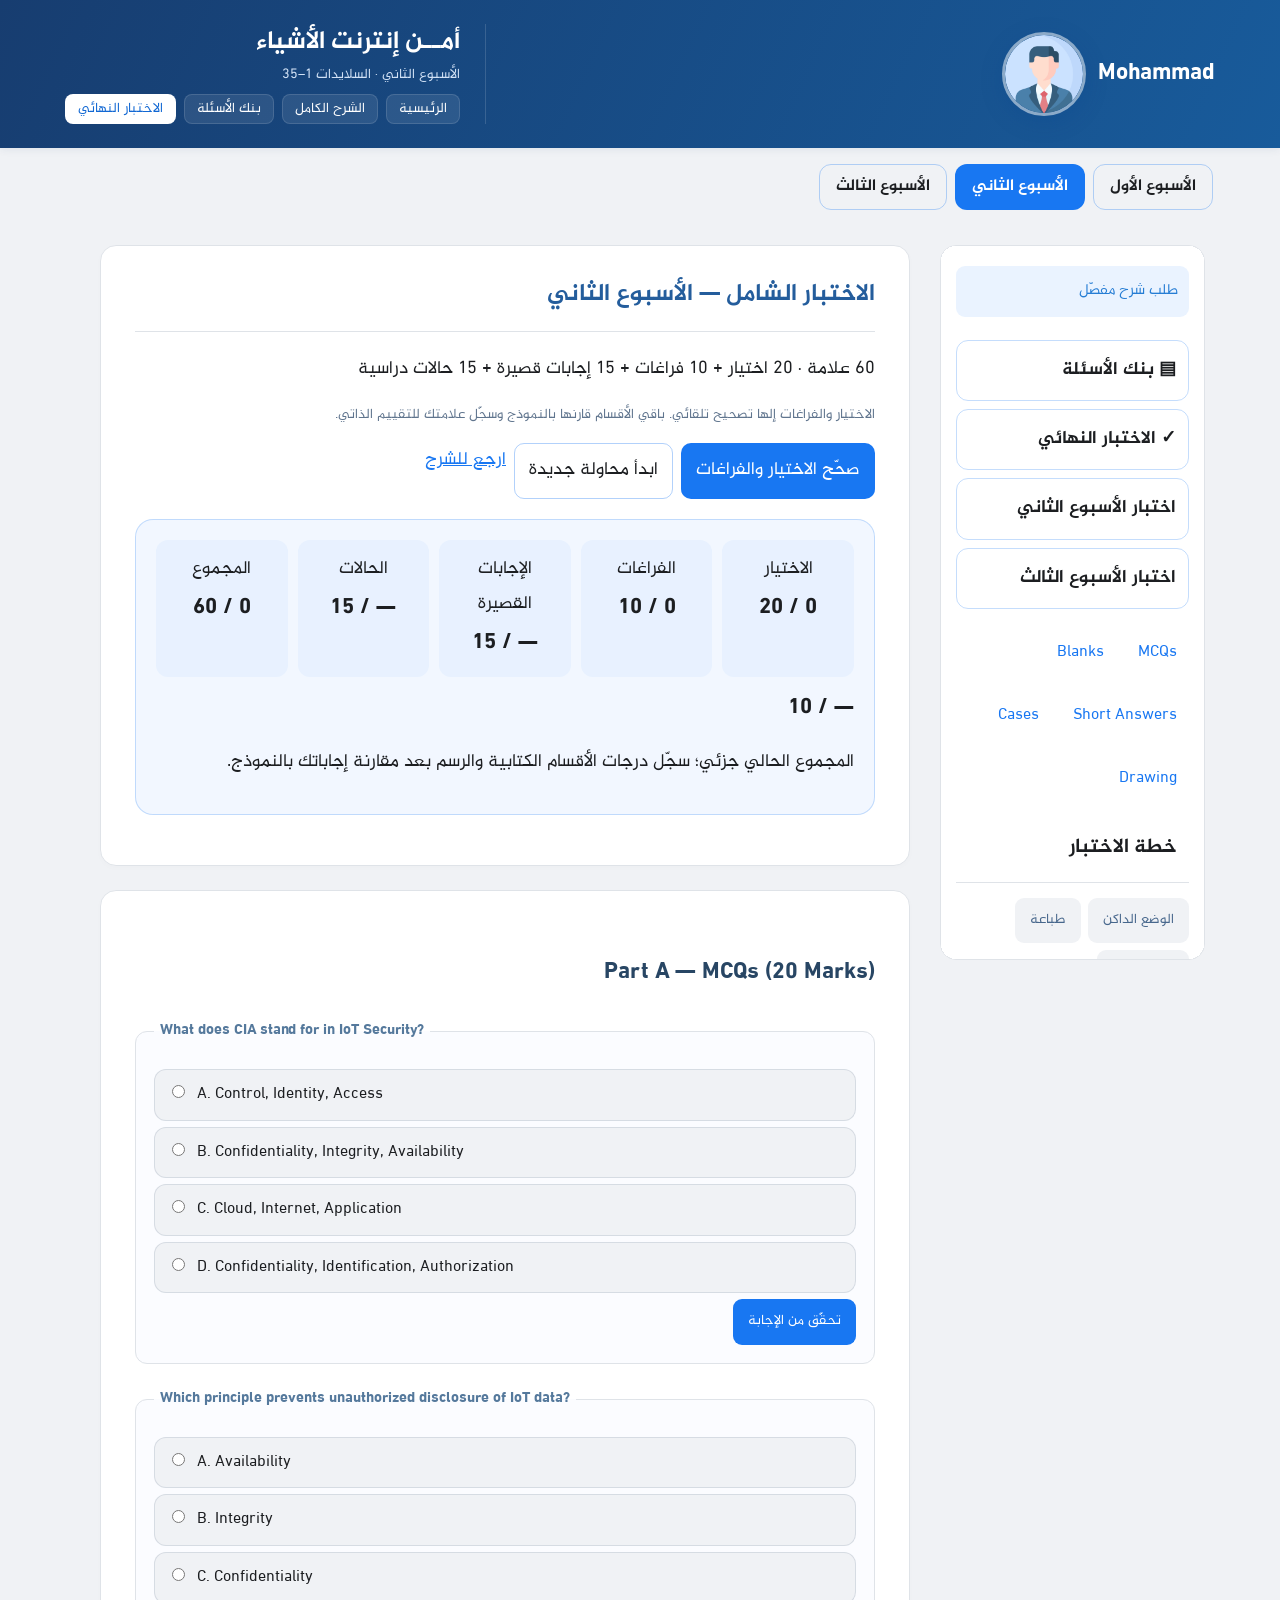
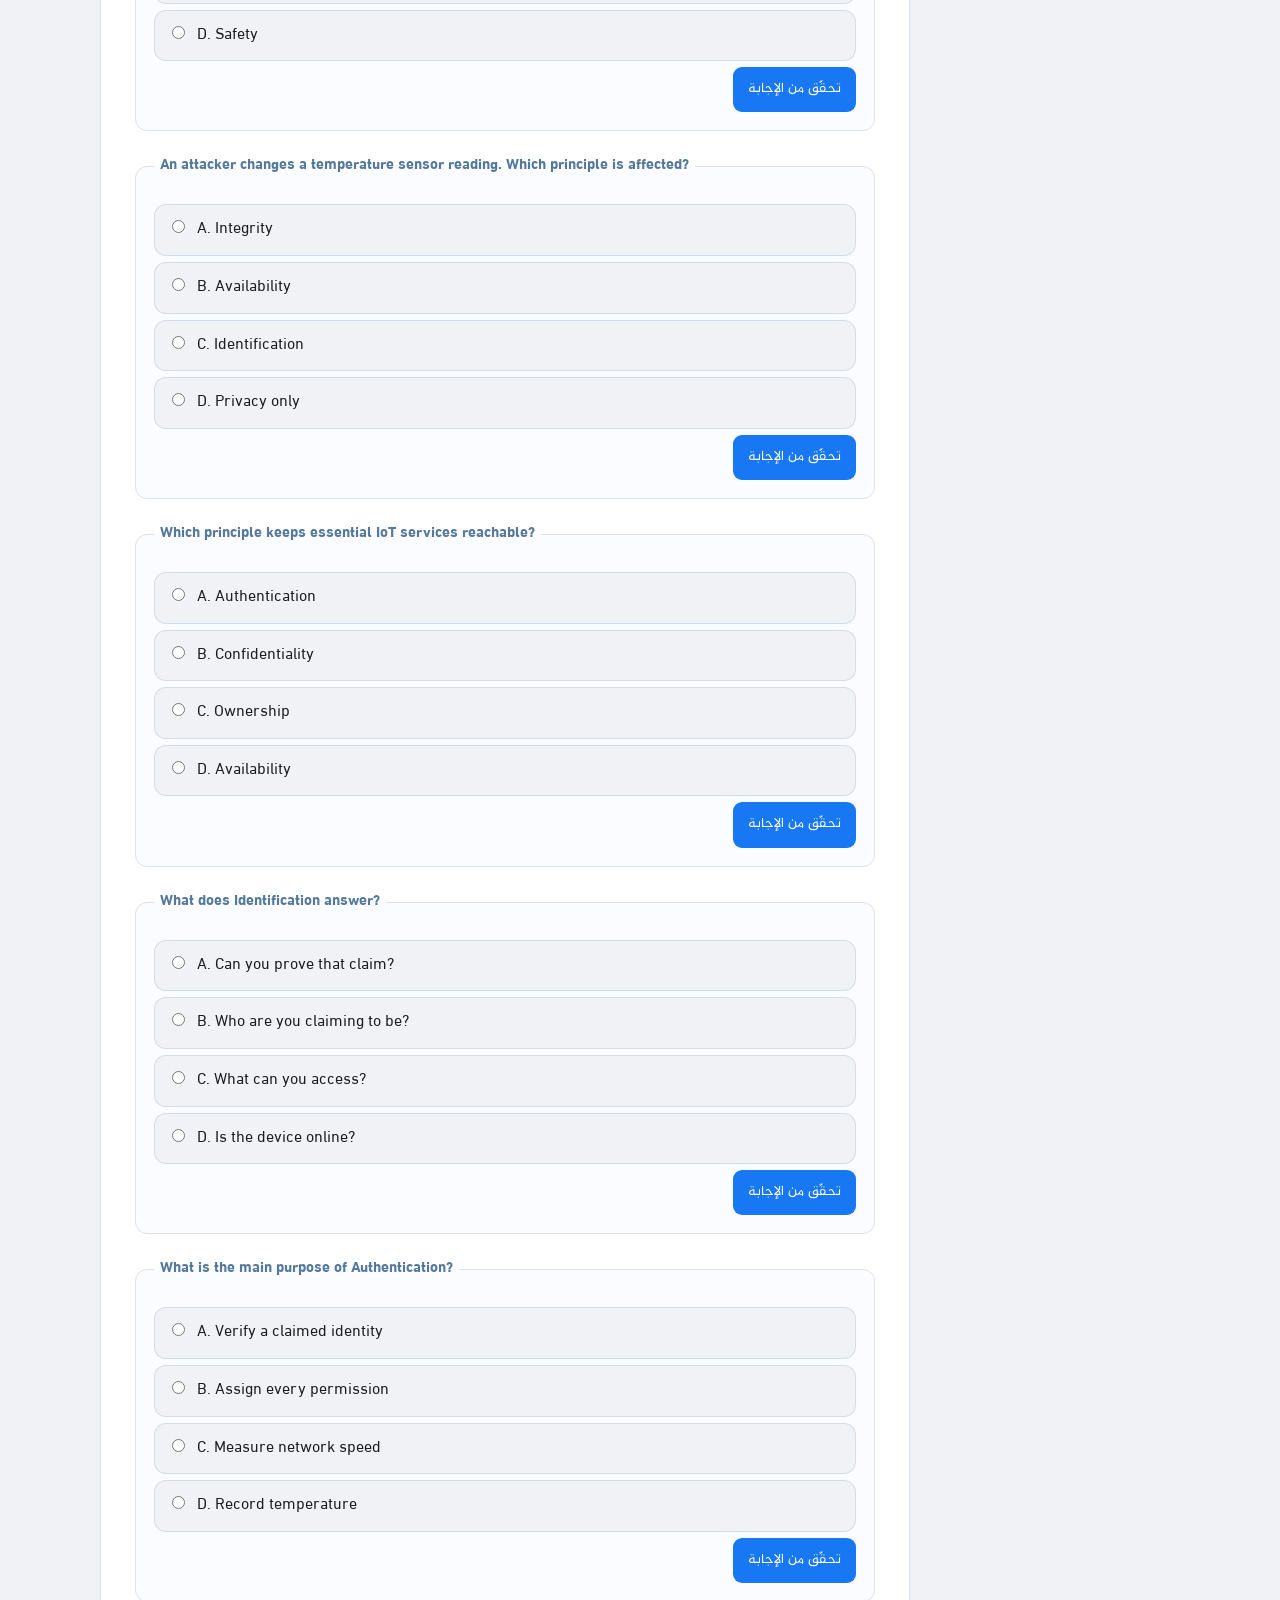
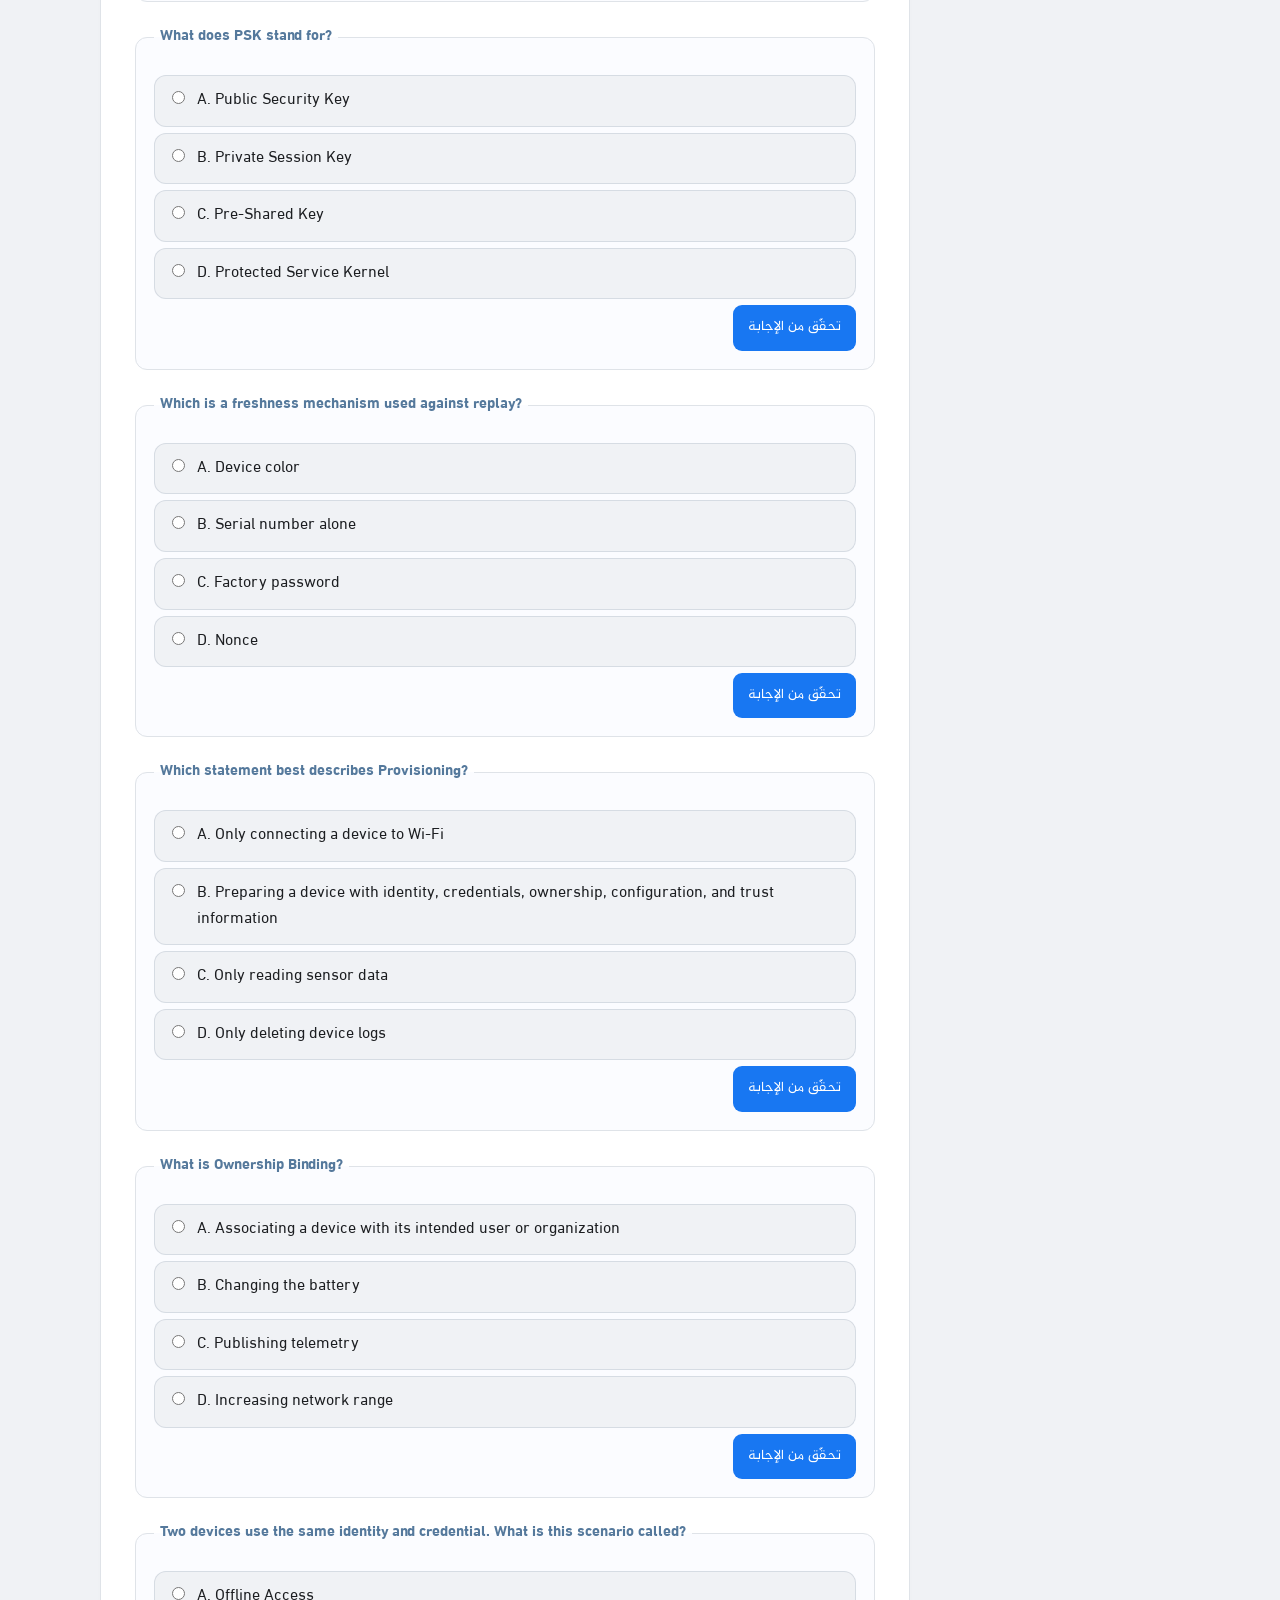
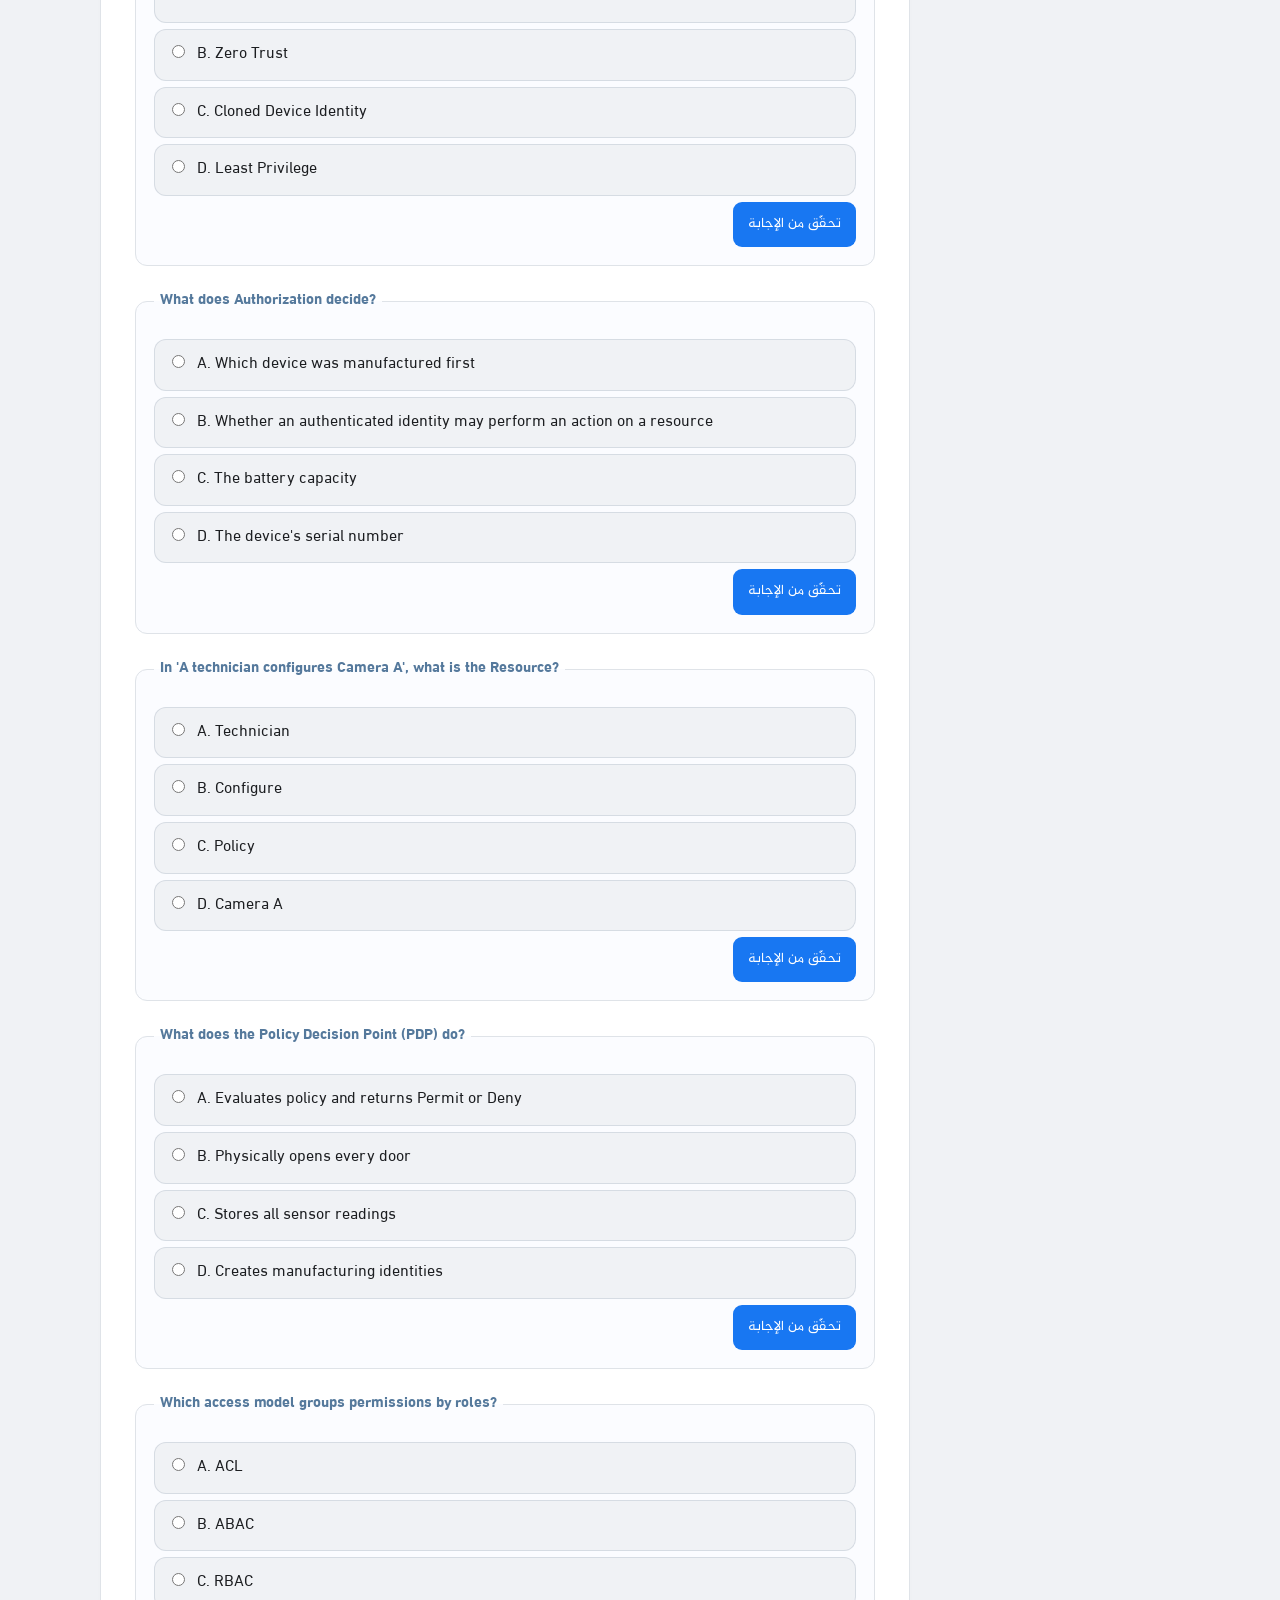
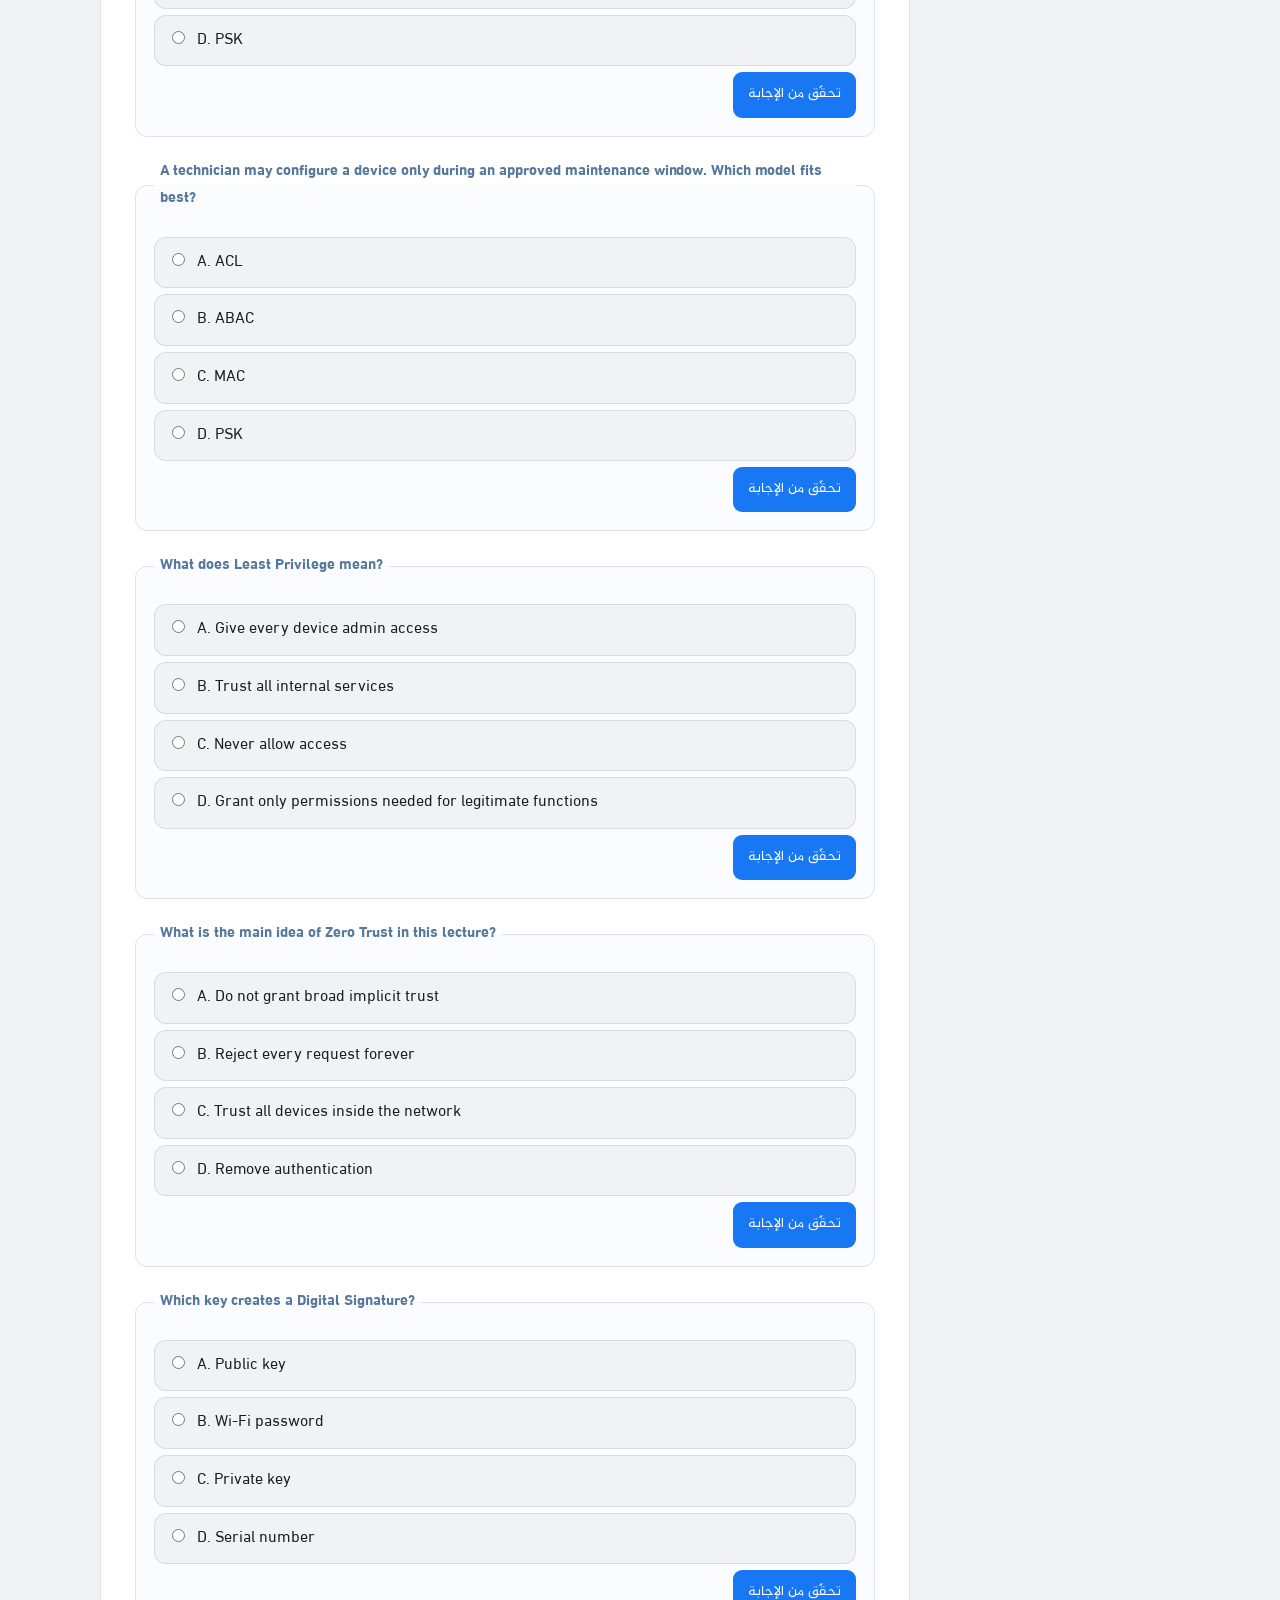
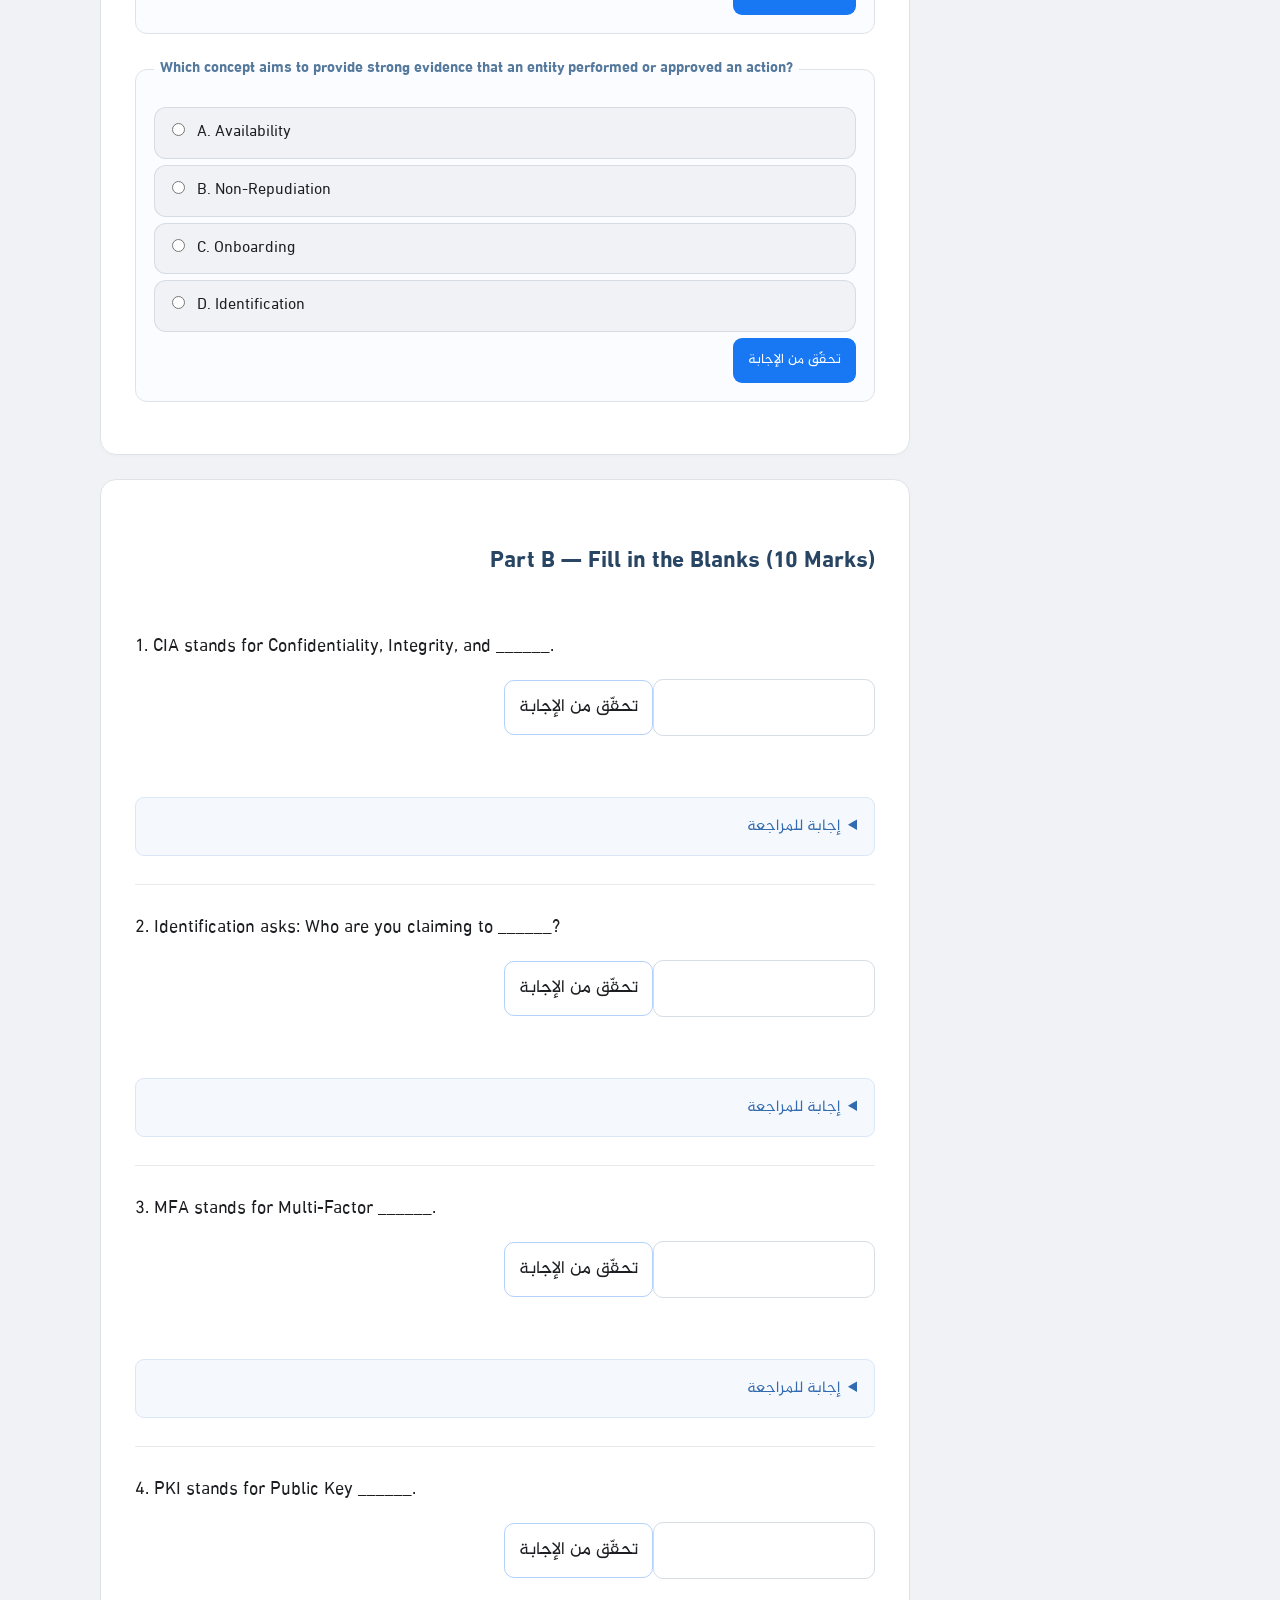
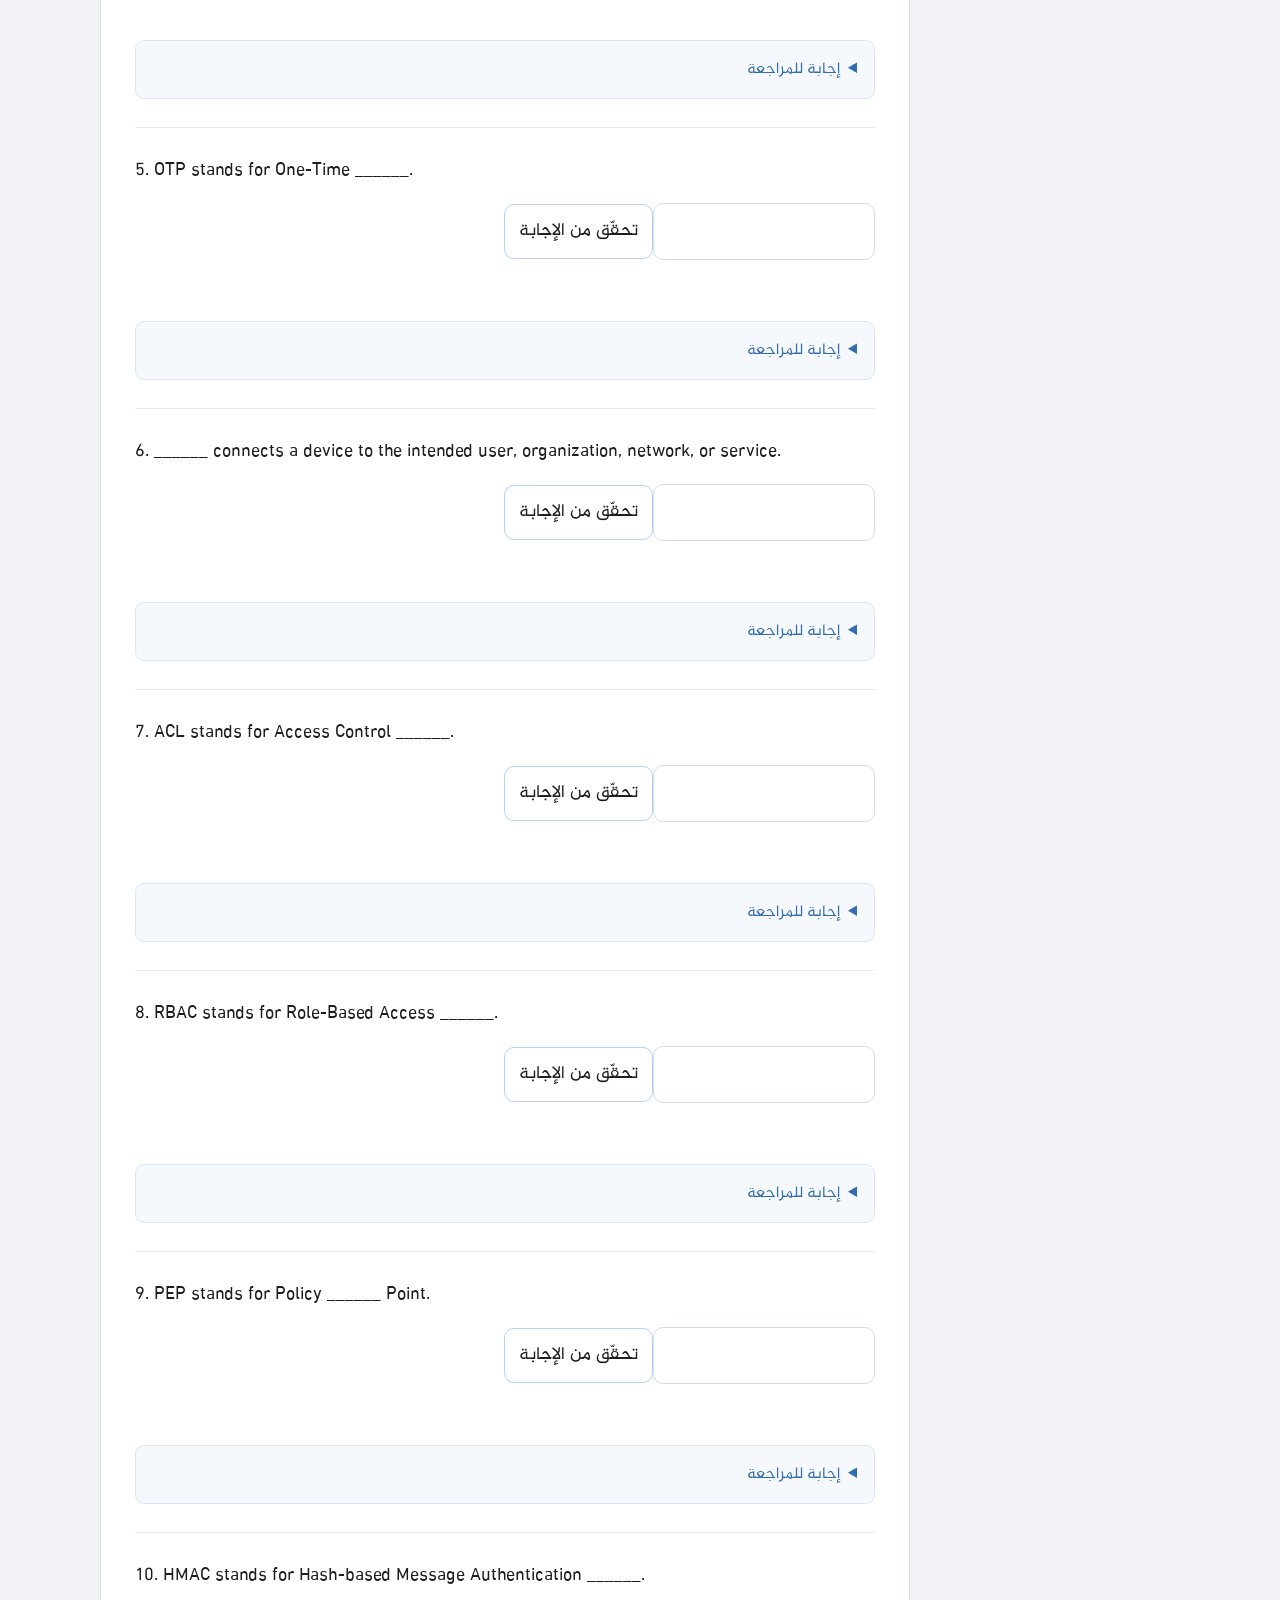
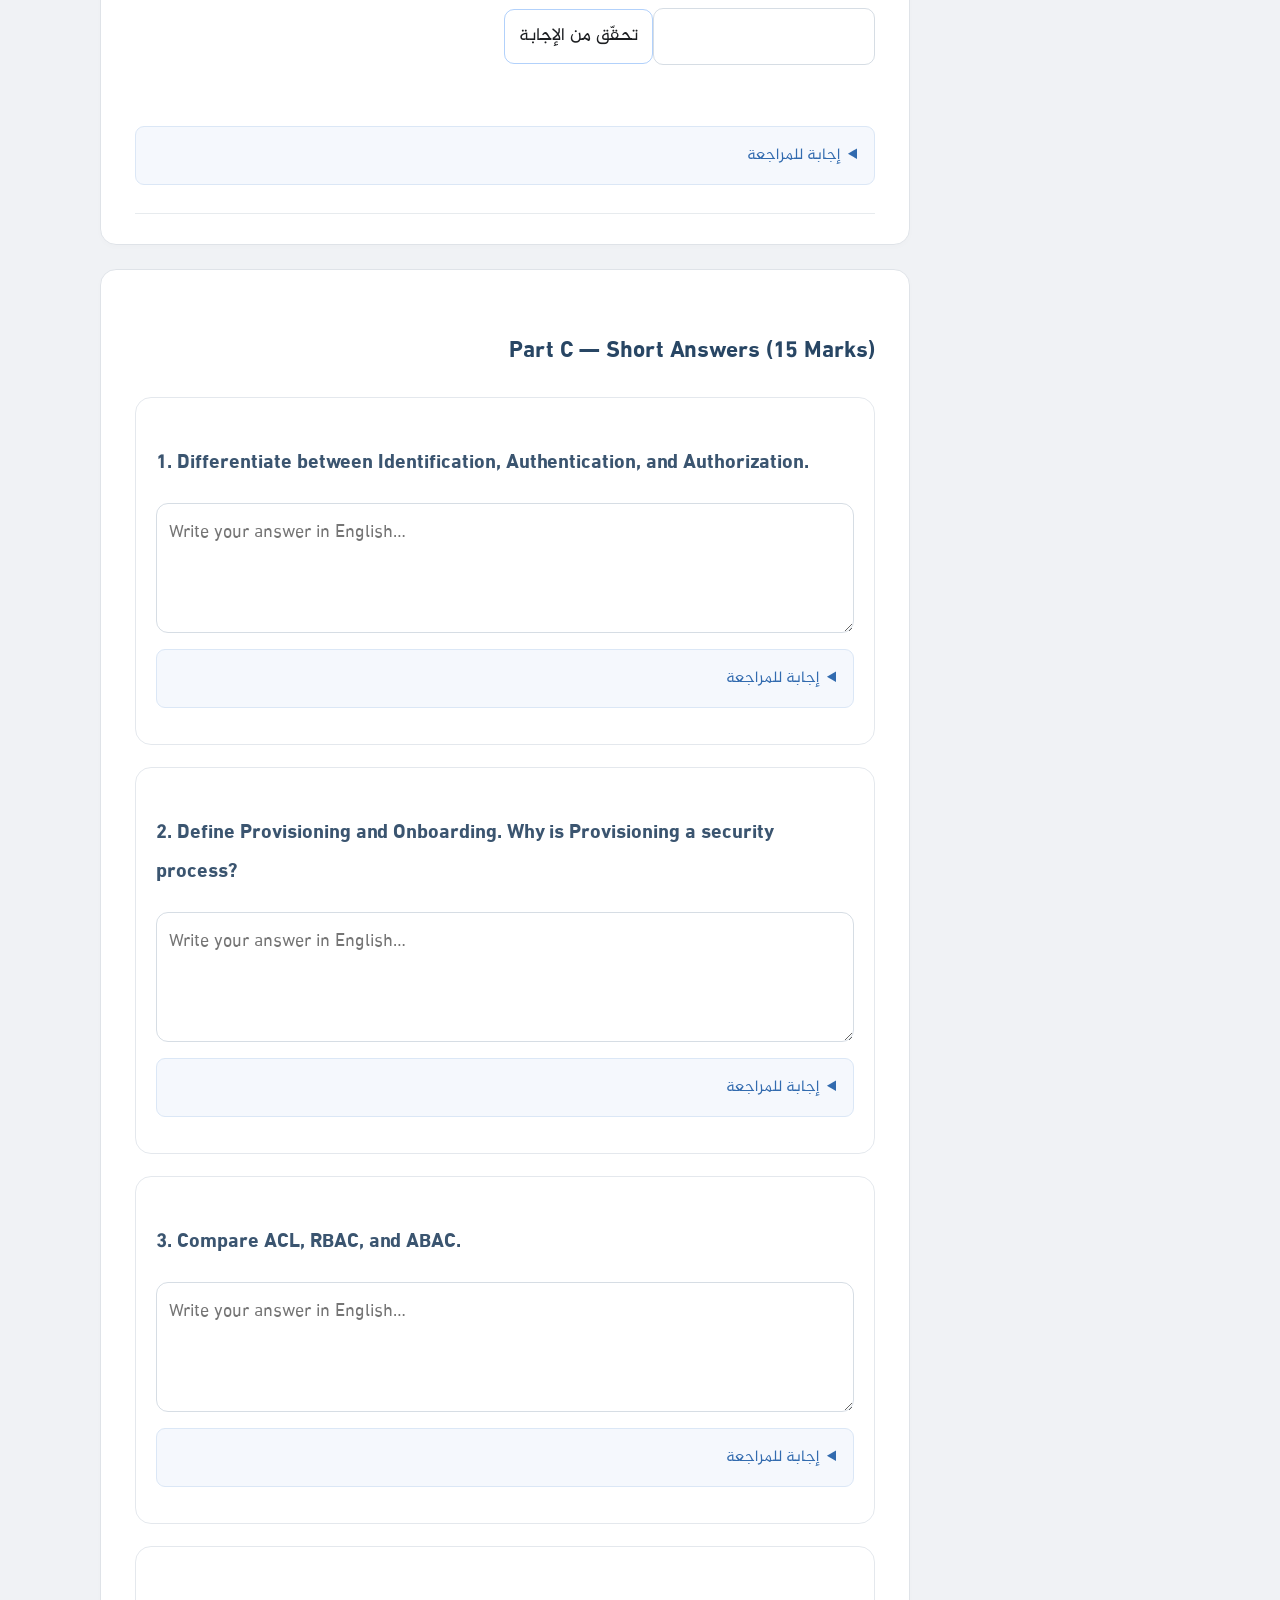
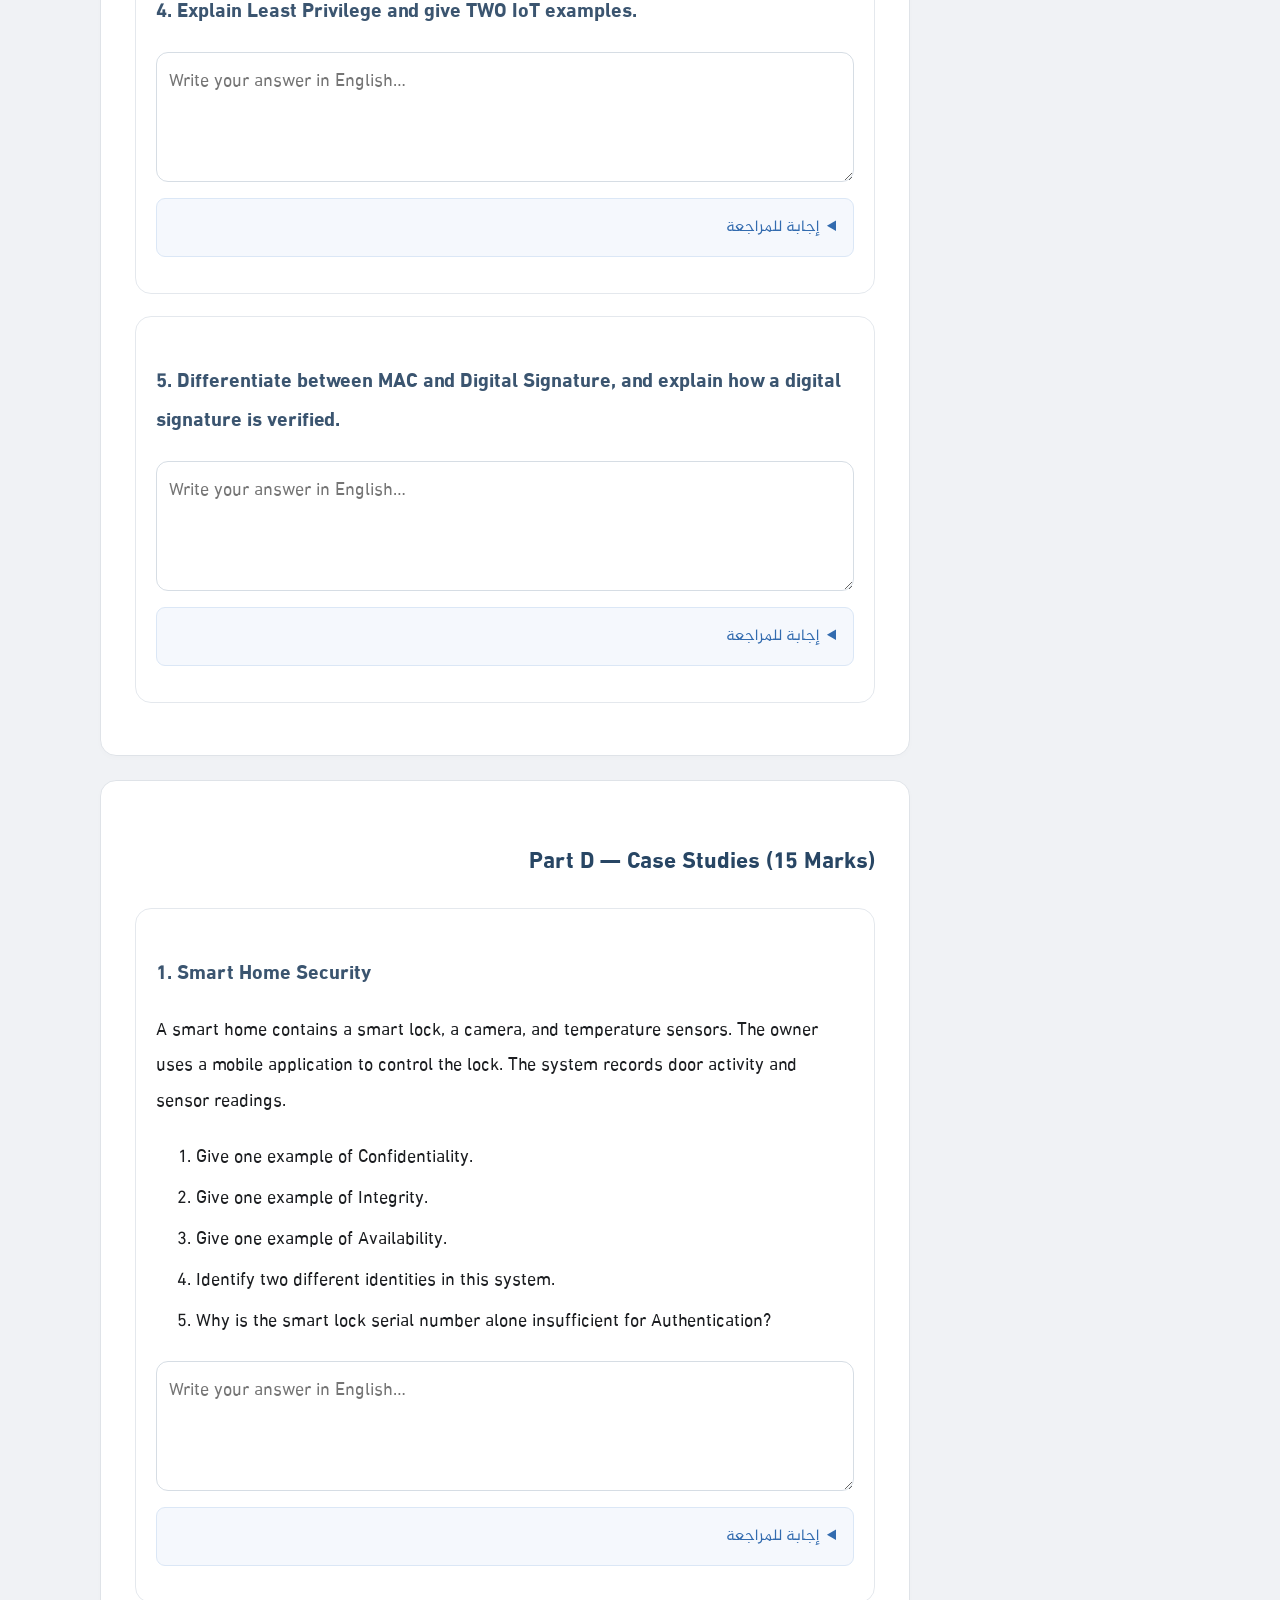
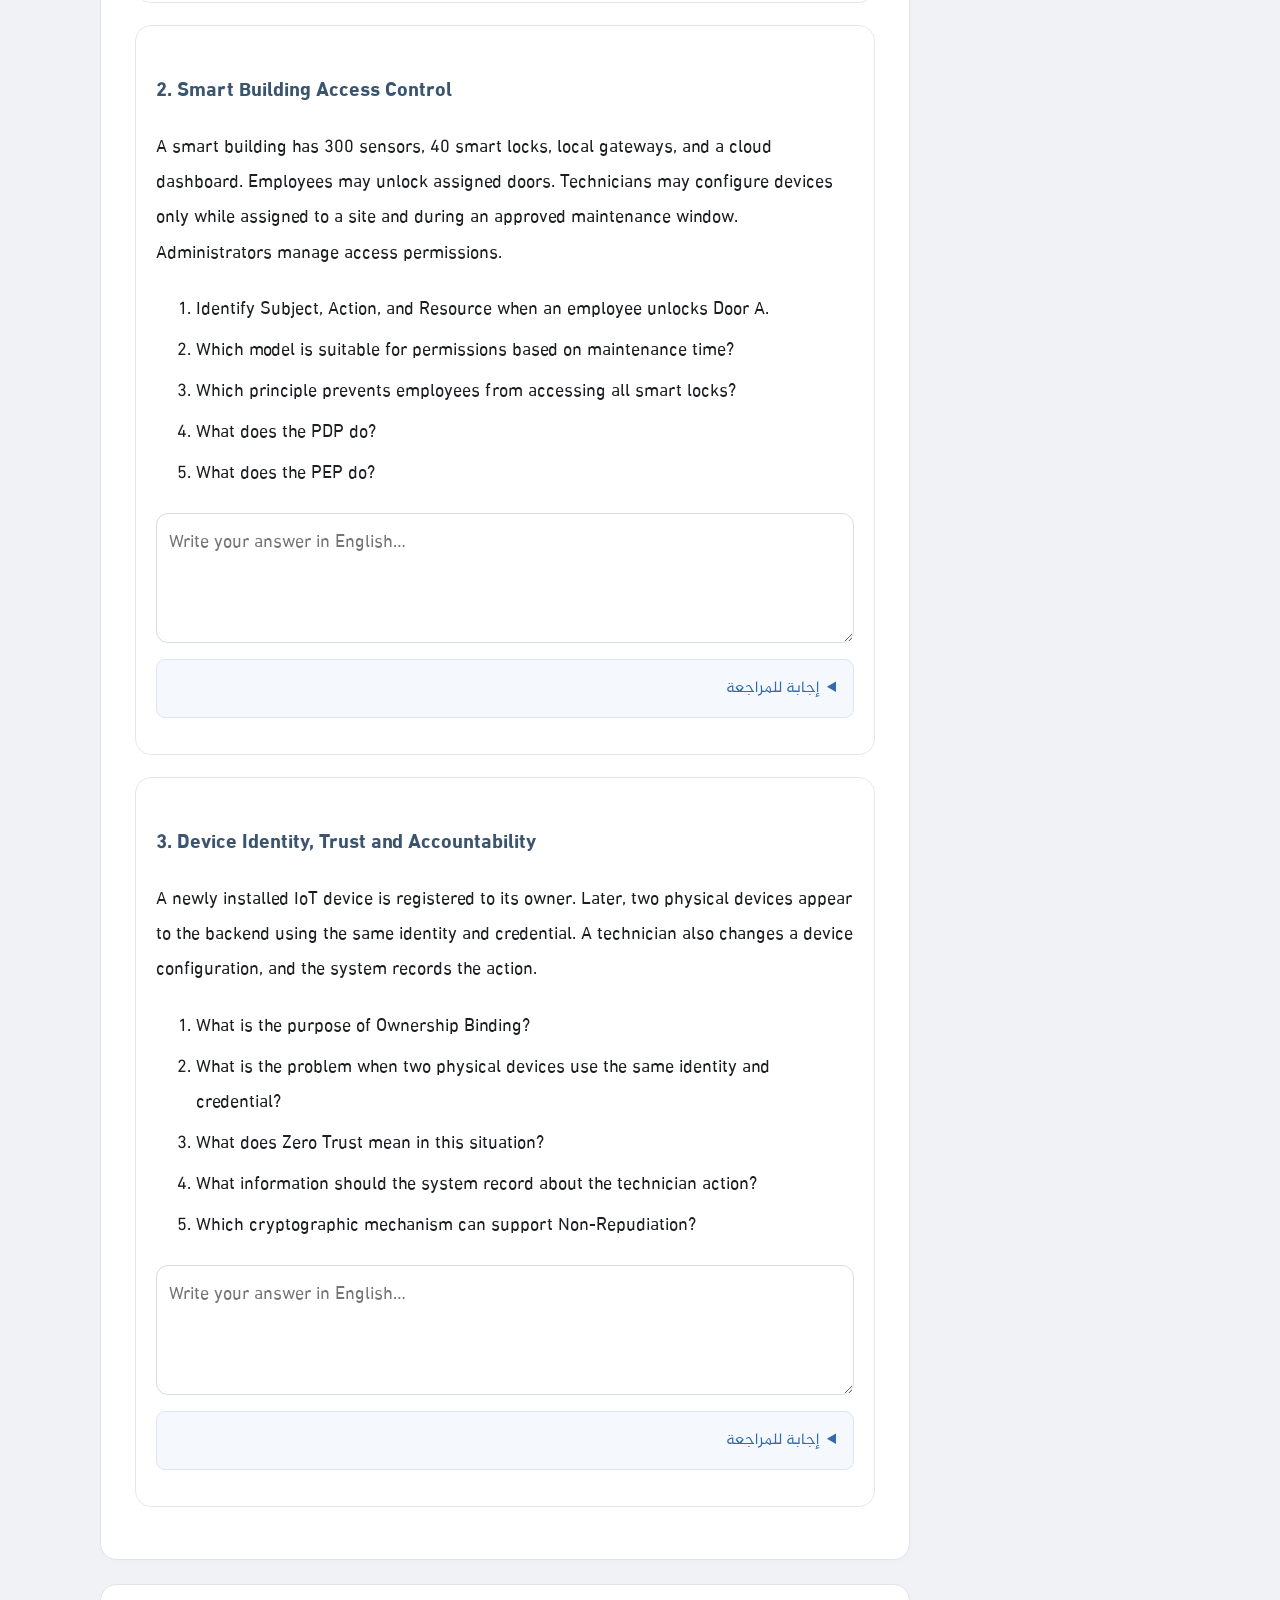
==== exam-week2.html @ 40c88dce "Add Weeks 2-3, weekly exams and Mohammad identity" ====
<!DOCTYPE html>

<html data-ui-lang="ar" dir="rtl" lang="ar"><head><meta charset="utf-8"/><meta content="width=device-width,initial-scale=1" name="viewport"/><meta content="شرح عربي تفاعلي للسلايدات 1–5 من مقدمة أمن إنترنت الأشياء، مع أسئلة إنجليزية وإجابات قابلة للإظهار." name="description"/><title>الشرح الكامل — أمن إنترنت الأشياء | Mohammad</title>
<style>@font-face{font-family:AlJazeera;src:url([data-uri]) format("truetype");font-weight:400;font-style:normal;font-display:swap}@font-face{font-family:AlJazeera;src:url([data-uri]) format("truetype");font-weight:700;font-style:normal;font-display:swap}
:root{color-scheme:light;--ink:#1c1e21;--muted:#65676b;--accent:#1877f2;--line:#dfe3e8;--paper:#fff;--bg:#f0f2f5;--soft:#eef4ff}*{box-sizing:border-box}html{scroll-behavior:auto;scroll-padding-top:160px}body{margin:0;background:radial-gradient(ellipse at 0 0,#e9d8eb80,transparent 50%),var(--bg);color:var(--ink);font:18px/1.95 AlJazeera,Tahoma,Arial,sans-serif;text-align:start;-webkit-font-smoothing:antialiased}a{color:var(--accent)}button,summary,input{font:inherit}button,summary{cursor:pointer}button:focus-visible,a:focus-visible,summary:focus-visible,input:focus-visible{outline:3px solid #c9a341;outline-offset:4px}header{position:sticky;top:0;z-index:5;background:radial-gradient(ellipse at 0 70%,#692456aa,transparent 65%),linear-gradient(120deg,#151a3c,#30204c 55%,#531c4b);color:white;padding:12px max(calc((100vw - 1150px)/2),24px);display:flex;align-items:center;gap:24px;box-shadow:0 4px 18px #25163119;min-height:136px}.identity{display:flex;align-items:center;gap:16px;direction:ltr}.identity .club{width:285px;height:123px;object-fit:contain;display:block;margin:-12px -40px;max-height:none;max-width:none}.identity .college{width:68px;height:68px;object-fit:contain;display:block;margin:0;max-height:none;max-width:none}.identity .divider{height:50px;width:1px;background:#ffffff35;flex-shrink:0}.course-heading{margin-inline-start:auto;border-inline-start:1px solid #ffffff25;padding-inline-start:25px}header h1{font-size:25px;margin:0;line-height:1.5;font-weight:700}header p{font-size:15px;color:#d6c6e5;margin:4px 0 0}header small{color:#f1d274;font-size:12px}.layout{display:grid;grid-template-columns:265px minmax(0,810px);gap:30px;max-width:1170px;margin:30px auto;padding:0 20px;align-items:start}aside{position:sticky;top:166px;height:fit-content;background:#fff;border:1px solid var(--line);border-radius:16px;padding:20px 15px}aside h2{font-size:20px;margin:0 12px 14px}nav a{display:flex;align-items:center;gap:12px;text-decoration:none;border-radius:9px;padding:12px;margin-bottom:5px;font-size:16px;color:#53606f;line-height:1.5}nav a .nav-num{display:grid;place-items:center;background:#edf3fd;color:#1877f2;border-radius:9px;height:31px;width:31px;flex-shrink:0;font-size:14px}nav a.active,nav a:hover{background:#e7f0fd;color:#1877f2}aside p{font-size:14px;color:var(--muted);padding:0 10px}.tools{display:flex;gap:7px;flex-wrap:wrap;border-top:1px solid var(--line);padding-top:15px;margin-top:15px}button{background:#1877f2;color:white;border:0;border-radius:9px;padding:9px 15px;font-size:14px}.secondary{background:#f0f2f5;color:#47678c;border:0}main{min-width:0}.notice{font-size:14px;color:#456b9a;background:#e7f0ff;border-radius:9px;padding:8px 17px;margin-bottom:20px;letter-spacing:1px}.notice span{color:#5d7fab;font-size:11px;margin-inline-start:8px;letter-spacing:0}.lesson{position:relative;background:var(--paper);border:1px solid var(--line);border-radius:16px;padding:30px 34px;margin-bottom:24px;overflow-wrap:anywhere;box-shadow:0 2px 6px #38214104}.lesson h1{font-size:24px;line-height:1.6;color:#245d9c;padding-bottom:17px;border-bottom:1px solid var(--line);margin-top:0}.lesson h2{font-size:23px;color:#284664;margin-top:30px}.lesson h3{font-size:20px;color:#3b5570;margin-top:26px}.lesson p{margin:14px 0}.lesson strong{font-weight:700}#intro{background:linear-gradient(125deg,#fff,#f5f9ff);border-top:3px solid #1877f2}#intro:before{content:"نتعلّــم، نفهم، ونشارك المعــرفة";color:#5c7fa2;font-size:16px;display:block;margin-bottom:15px}#intro h1{font-size:29px;color:#253b53}#intro>p:first-of-type{color:#6785a4;font-size:16px}.lesson ul{padding-inline-start:25px}.lesson li{padding:3px 0}.lesson div:has(>table){overflow-x:auto}table{border-collapse:collapse;width:100%;font-size:16px;margin:20px 0}th,td{border:1px solid var(--line);padding:12px 14px;text-align:start;min-width:150px}th{background:#edf3fc;color:#44688d}table p{margin:0!important}img{display:block;max-width:100%;max-height:280px;object-fit:contain;margin:20px auto}fieldset{border:1px solid var(--line);border-radius:12px;padding:18px;margin:18px 0;background:#fbfcff}legend{font-size:15px;color:#55799c;padding:0 6px}fieldset label{display:flex;gap:12px;align-items:baseline;padding:12px;border-radius:8px;margin:6px 0;background:#f0f2f5;border:1px solid transparent;text-align:left;line-height:1.6;font-size:16px}fieldset label:has(input:checked){background:#e7f0ff;border-color:#83b3ee}input[type=radio]{accent-color:#1877f2;flex-shrink:0}details{border:1px solid #dbe7f6;border-radius:9px;margin:16px 0;padding:13px 17px;background:#f5f8fd}summary{color:#326baf;font-size:16px}.feedback{font-size:16px}.feedback:empty{display:none}.correct{color:#2f7953}.wrong{color:#a33c4b}.lesson.read{border-inline-start:3px solid #76a9e9}.read-toggle{margin-top:26px;background:#eaf2ff;color:#4875a7;display:block;margin-inline-start:auto;font-size:14px}progress{width:100%;accent-color:#1877f2;height:7px}.architecture{display:grid;grid-template-columns:repeat(3,minmax(0,1fr));gap:10px;margin:22px 0;direction:ltr}.architecture a{display:flex;min-width:0;flex-direction:column;align-items:center;text-align:center;text-decoration:none;padding:18px 8px;background:#f0f5fe;border:1px solid #dce7f9;border-radius:12px;font-size:15px;color:#3d6ca3;line-height:1.6}.architecture svg{width:32px;height:32px;stroke:#4b88d0;fill:none;stroke-width:1.5;margin-bottom:10px}.architecture a span{font-size:12px;color:#7890ac;margin-top:5px}.architecture a:hover{background:#dfebfd}.architecture-title{font-size:14px;color:#708dad;text-align:center}.lesson h3[id]{scroll-margin-top:160px}footer{padding:30px 24px;text-align:center;font-size:14px;color:var(--muted)}[dir=ltr]{text-align:left}body.dark{--ink:#ede6f4;--muted:#baabc7;--paper:#251d31;--bg:#191420;--line:#42334f;--soft:#30233e;color-scheme:dark;background:var(--bg)}body.dark aside{background:#251d31}body.dark nav a{color:#bdadc9}body.dark nav a.active,body.dark nav a:hover,body.dark .nav-num{background:#3a2848;color:#d8b8ed}body.dark .notice{background:#33223f;color:#ddc5ed}body.dark #intro{background:linear-gradient(130deg,#2c203a,#30243e)}body.dark #intro h1,body.dark h2,body.dark h3{color:#d2b7e1}body.dark .lesson h1{color:#c6a0da}body.dark fieldset,body.dark fieldset label,body.dark details,body.dark th,body.dark .architecture a{background:#30243e;color:#d1b6e1}body.dark fieldset label:has(input:checked){background:#4b325d}body.dark .secondary,body.dark .read-toggle{background:#382644;color:#d2b5e3}body.dark .correct{color:#9bdbb6}body.dark .wrong{color:#ffabb6}@media(max-width:760px){html{scroll-padding-top:180px}header{padding:8px 16px;gap:4px;flex-direction:column;min-height:154px}.identity{gap:12px;height:80px}.identity .club{width:235px;height:102px;margin:-12px -32px}.identity .college{width:55px;height:55px}.identity .divider{height:36px}.course-heading{border:0;padding:0;margin:0;display:flex;gap:12px;align-items:baseline}header small{display:none}header h1{font-size:20px}header p{font-size:12px}.layout{display:flex;flex-direction:column;gap:12px;margin:14px auto;padding:0 12px}aside{position:static;width:100%;padding:8px 9px;border-radius:12px}aside h2,aside p{display:none}nav{display:flex;gap:3px;overflow:auto}nav a{padding:7px 9px;gap:7px;white-space:nowrap;background:transparent;font-size:13px}nav a .nav-num{width:24px;height:24px;font-size:12px}.tools{padding:9px 4px 2px;margin:4px 0 0}.tools button{font-size:12px;padding:7px 11px}aside progress{height:5px;display:block;margin-top:7px}main{width:100%}.lesson{padding:24px 21px}.lesson h1{font-size:21px}#intro h1{font-size:26px}body{font-size:17px}.notice{font-size:13px}.architecture{grid-template-columns:repeat(2,minmax(0,1fr))}table{font-size:14px}.lesson h3[id]{scroll-margin-top:180px}}@media(prefers-reduced-motion:reduce){html{scroll-behavior:auto}}@media print{header{position:static;background:#30204c;color:white}aside,button{display:none}.layout{display:block;margin:0;padding:0}.lesson{break-inside:avoid;border:0;padding:12px;background:white;box-shadow:none}body{background:white;color:black}details>*{display:block!important}}

body{background:#f0f2f5}header{background:linear-gradient(115deg,#173d70,#185b9b);box-shadow:0 2px 8px #18396212}header small{color:#b6d5ff}header p{color:#d2e2f6}.notice{letter-spacing:0}.page-links{display:flex;gap:8px;margin-top:12px}.page-links a{font-size:14px;color:#fff;text-decoration:none;background:#ffffff18;border:1px solid #ffffff20;border-radius:8px;padding:5px 12px}.page-links a.current{background:#fff;color:#205a9d}.course-heading{border-color:#ffffff25}body.dark{--ink:#e5e9ef;--muted:#abb7c5;--paper:#242a33;--bg:#181c23;--line:#394454;background:#181c23}body.dark aside{background:#242a33}body.dark #intro{background:#273442}body.dark nav a.active,body.dark nav a:hover,body.dark .nav-num{background:#294263;color:#bcd9ff}body.dark .notice{background:#243c59;color:#b9d6ff}body.dark #intro h1,body.dark h2,body.dark h3,body.dark .lesson h1{color:#bed8f8}body.dark .quiz,body.dark fieldset label,body.dark details,body.dark th,body.dark .architecture a{background:#29384a;color:#c6dcf7}body.dark .secondary,body.dark .read-toggle{background:#2d4159;color:#c3d8f5}@media(max-width:760px){header{min-height:174px}.course-heading{display:block;text-align:center}header h1{font-size:19px}header p{display:none}.page-links{margin-top:5px;justify-content:center}.page-links a{padding:4px 12px;font-size:13px}html{scroll-padding-top:200px}}
header small{display:none}header p{font-size:14px;line-height:1.5}.page-links{margin-top:8px}.page-links a{margin-bottom:0;line-height:1.3}.feed-nav{line-height:1.5;padding-block:10px}aside{max-height:calc(100vh - 185px);overflow-y:auto}@media(max-width:760px){aside{max-height:none;overflow:visible}}
:root{--glass:rgba(255,255,255,.74);--glass-edge:rgba(255,255,255,.88);--glass-ink:#111;--glass-active:#0088ff;--sheet:#f2f2f7;--sheet-row:#fff;--sheet-ink:#15191e;--sheet-muted:#7d8590;--lens:rgba(118,118,128,.12)}body.dark{--glass:rgba(28,32,38,.78);--glass-edge:rgba(255,255,255,.14);--glass-ink:#fff;--glass-active:#6ab2f2;--sheet:#17212b;--sheet-row:#232e3c;--sheet-ink:#f5f5f5;--sheet-muted:#a1afc0;--lens:rgba(255,255,255,.1);--bg:#17212b;--paper:#232e3c;--ink:#edf2f7;--line:#344455;background:var(--bg)}html[data-ui-lang=ar] .lang-en,html[data-ui-lang=en] .lang-ar{display:none!important}html[data-ui-lang=en] body{text-align:start}html[data-ui-lang=en] .feed-nav{text-align:left}html[data-ui-lang=en] .post-heading p{text-align:left}.detail-launch{display:flex;align-items:center;justify-content:center;gap:7px;background:#edf5ff;color:#2877c7;border:1px solid #d8e8fa;margin:12px 23px 18px;font-size:14px;padding:10px 14px;border-radius:10px}.detail-launch span{font-size:20px;line-height:1}.lesson>.detail-launch{margin:22px 0 4px auto}.settings-launch{display:flex;align-items:center;gap:9px;background:transparent;color:#427bb2;padding:12px 10px;width:100%;text-align:inherit;font-size:15px}.settings-launch .tg-icon{width:23px;height:23px}.tg-icon{display:inline-block;width:27px;height:27px;background:currentColor;mask:var(--icon) center/contain no-repeat;-webkit-mask:var(--icon) center/contain no-repeat;flex-shrink:0}.glass-tabs{position:fixed;inset-inline:12px;bottom:max(10px,env(safe-area-inset-bottom));height:76px;z-index:40;display:none;grid-template-columns:repeat(5,minmax(0,1fr));padding:4px;border:1px solid var(--glass-edge);border-radius:99px;background:var(--glass);-webkit-backdrop-filter:blur(25px) saturate(180%);backdrop-filter:blur(25px) saturate(180%);box-shadow:inset 0 1px 0 #ffffff8a,inset 0 -1px 0 #00000006,0 5px 30px #183a571a;isolation:isolate}.glass-tabs .glass-lens{position:absolute;top:4px;height:calc(100% - 8px);left:4px;background:var(--lens);border-radius:99px;box-shadow:inset 0 1px 1px #ffffff30;z-index:-1;transition:left .22s ease,width .22s ease}.glass-tab{border:0;position:relative;border-radius:99px;background:transparent!important;color:var(--glass-ink)!important;display:flex;flex-direction:column;justify-content:center;align-items:center;gap:2px;padding:5px 2px;min-width:0;font-size:11px;line-height:1.5;-webkit-tap-highlight-color:transparent;touch-action:manipulation;font-weight:700}.glass-tab[aria-current=page],.glass-tab[aria-expanded=true]{color:var(--glass-active)!important}.glass-tab:active{transform:scale(.95)}.glass-tab .tg-icon{width:28px;height:28px}.glass-tab[data-tab=explain] .tg-icon{width:27px;height:27px}.settings-dialog{border:0;background:var(--sheet);color:var(--sheet-ink);border-radius:23px;padding:0;width:min(520px,calc(100% - 24px));max-height:85dvh;box-shadow:0 20px 90px #0005;overflow:auto}.settings-dialog::backdrop{background:#06111f66;-webkit-backdrop-filter:blur(5px);backdrop-filter:blur(5px)}.sheet-handle{width:36px;height:4px;border-radius:5px;background:#98a1ae66;margin:10px auto 0}.sheet-heading{display:flex;align-items:center;justify-content:space-between;padding:14px 21px;border-bottom:1px solid #7b8da51a}.sheet-heading h2{font-size:21px;margin:0}.sheet-close{display:grid;place-items:center;width:31px;height:31px;border-radius:50%;padding:0;font:22px/1 Arial;background:#7b8da51c!important;color:var(--sheet-muted)!important}.settings-body{padding:9px 18px 22px}.setting-label{display:block;color:var(--sheet-muted);font-size:13px;margin:18px 10px 8px}.setting-group{background:var(--sheet-row);border-radius:12px;overflow:hidden}.setting-row{display:flex;align-items:center;gap:13px;padding:14px 15px;color:var(--sheet-ink);font-size:16px;border-bottom:1px solid #7b8da516}.setting-row:last-child{border:0}.setting-row select{margin-inline-start:auto;max-width:190px;background:transparent;border:0;color:var(--glass-active);font:inherit;font-size:15px;padding:5px}.setting-row select option{color:#15191e;background:white}.setting-row .tg-icon{color:#4f97e6;width:23px;height:23px}.theme-choices{display:grid;grid-template-columns:repeat(3,1fr);gap:10px;padding:14px}.theme-choice{color:var(--sheet-ink)!important;background:transparent!important;border:1px solid #7b8da52b;border-radius:12px;padding:10px 7px;text-align:center;font-size:13px}.theme-choice[aria-pressed=true]{border:2px solid var(--glass-active);padding:9px 6px;color:var(--glass-active)!important}.theme-preview{height:55px;border-radius:8px;display:flex;flex-direction:column;justify-content:center;gap:5px;padding:10px;margin-bottom:9px;background:#e8edf1}.theme-preview:before,.theme-preview:after{content:"";width:70%;height:9px;background:white;border-radius:4px}.theme-preview:after{width:55%;margin-inline-start:auto;background:#cce7ff}.theme-preview.night{background:#17212b}.theme-preview.night:before{background:#293c50}.theme-preview.night:after{background:#3d7da8}.theme-preview.auto{background:linear-gradient(90deg,#e8edf1 50%,#17212b 50%)}.quick-settings{display:grid;grid-template-columns:1fr 1fr;gap:8px;padding:12px}.quick-settings button,.quick-settings a{background:#7b8da50e;color:var(--sheet-ink);padding:11px 8px;text-align:center;text-decoration:none;font-size:14px;border-radius:8px}.deep-panel{background:var(--paper);border:1px solid var(--line);border-radius:15px;padding:25px;margin-bottom:20px}.deep-panel h2{font-size:26px;line-height:1.6;margin:5px 0 12px}.deep-panel>p{font-size:16px;color:var(--muted)}.deep-request{display:flex;flex-wrap:wrap;gap:10px;background:var(--soft);padding:16px;border-radius:12px;margin:20px 0}.deep-request label{font-size:14px;flex-basis:100%}.deep-request input{font:inherit;padding:11px 13px;border:1px solid var(--line);background:var(--paper);color:var(--ink);border-radius:9px;min-width:150px;flex:1;font-size:16px}.deep-request select{font:inherit;font-size:15px;padding:10px;border:1px solid var(--line);background:var(--paper);color:var(--ink);border-radius:9px;max-width:100%;flex-basis:100%}.deep-request button{font-size:15px}.deep-error{color:#b85656;font-size:15px}.deep-output h3{font-size:22px;color:#3c76b5;line-height:1.6}.deep-output h4{font-size:18px;margin:22px 0 10px}.deep-output p,.deep-output li{font-size:17px;line-height:1.95}.deep-section{border-top:1px solid var(--line);padding:14px 0}.deep-output .sample{background:var(--soft);padding:17px 20px;border-radius:12px}.deep-output .source-link{font-size:12px;color:#6e8fb5;text-decoration:none}.deep-output .related-topics{display:flex;gap:7px;flex-wrap:wrap}.related-topics button{font-size:13px;padding:7px 12px;background:#eaf3ff;color:#347bc9}.deep-output .source-list{font-size:14px}.deep-output table{min-width:0;font-size:14px}.deep-output td,.deep-output th{min-width:0}.settings-note{font-size:12px;color:var(--sheet-muted);padding:8px 10px}.lang-en{font-family:AlJazeera,Arial,sans-serif}html[data-ui-lang=en] h2[dir=rtl]{direction:ltr}.post-body .lang-ar>h2,.post-body .lang-en>h2{font-size:23px;margin-top:7px}body.dark .detail-launch{background:#273e56;color:#92c7fa;border-color:#38516e}body.dark .deep-request{background:#1b2837}body.dark .deep-output h3{color:#87b9f0}body.dark .related-topics button{background:#294463;color:#b4d8fc}.lesson>.lang-en:empty{display:none}html[data-ui-lang=en] .lesson p{direction:ltr;text-align:left}.detail-launch.inline-detail{margin:9px 0 20px;width:auto;font-size:13px;padding:7px 12px}.desktop-explain{color:#267dd4;background:#eaf3ff;border:0;border-radius:9px;padding:11px;font-size:15px;width:100%;text-align:inherit;margin-bottom:9px}body.dark .desktop-explain{color:#a2ceff;background:#293e57}.glass-tabs.always-preview{display:grid}@media(max-width:760px){body{padding-bottom:calc(108px + env(safe-area-inset-bottom))}header{position:relative;min-height:105px;padding:5px 14px;display:flex;flex-direction:row;gap:8px}.identity{height:78px;gap:6px}.identity .college{width:43px;height:43px}.identity .club{width:185px;height:80px;margin:-10px -25px}.identity .divider{height:34px}.course-heading{display:block;text-align:start;margin-inline-start:auto;min-width:0}header h1{font-size:15px;line-height:1.6}header .page-links{display:none}header p{display:block;font-size:10px;line-height:1.5;margin-top:4px}html{scroll-padding-top:18px}.glass-tabs{display:grid}.layout{margin-top:12px}.feed-welcome{padding:18px}.feed-welcome h2{font-size:23px}.feed-welcome p{font-size:15px}.layout aside{border:0;background:transparent;padding:0;position:static}.layout aside h2,.layout aside>.tools,.layout aside>.settings-launch,.layout aside>.desktop-explain,.layout aside>.full-lesson-link,.layout aside>p,.layout aside>progress{display:none}.layout aside nav{background:transparent;overflow:auto;scrollbar-width:none;padding:2px 0;gap:7px}.feed-nav{background:#fff;border:1px solid var(--line);border-radius:30px;padding:8px 13px;font-size:13px}.feed-nav span{display:none}.feed-nav.active{background:#dfeeff;border-color:#c2d8f5}.settings-dialog{position:fixed;margin:auto auto 0;inset:auto 0 0;border-radius:24px 24px 0 0;width:100%;max-height:calc(100dvh - 35px);padding-bottom:env(safe-area-inset-bottom)}.settings-body{padding:6px 16px 22px}.deep-panel{padding:21px 18px}.deep-panel h2{font-size:23px}.deep-output p,.deep-output li{font-size:16px}.deep-output table{font-size:12px}.detail-launch{font-size:13px}.lesson h3[id]{scroll-margin-top:20px}.study-post{scroll-margin-top:20px}.post-body .lang-ar>h2,.post-body .lang-en>h2{font-size:21px}.sheet-heading{padding-block:15px}body.dark .feed-nav{background:#232e3c}body.dark .feed-nav.active{background:#294b71}}@media(max-width:360px){.glass-tabs{inset-inline:7px}.glass-tab{font-size:10px}.glass-tab .tg-icon{height:25px;width:25px}.identity .club{width:150px;height:65px;margin:-8px -22px}.identity .college{width:37px;height:37px}header h1{font-size:14px}.course-heading{max-width:155px}}@supports not ((backdrop-filter:blur(1px)) or (-webkit-backdrop-filter:blur(1px))){.glass-tabs{background:#fafafa}body.dark .glass-tabs{background:#202731}}@media(prefers-reduced-motion:reduce){.glass-lens{transition:none!important}.glass-tab:active{transform:none}}@media print{.glass-tabs,.settings-launch,.detail-launch,.desktop-explain,.settings-dialog{display:none!important}body{padding-bottom:0}}
</style><script>try{const m=localStorage.getItem('muc-appearance')||'auto';document.documentElement.dataset.appearance=m==='dark'||(m==='auto'&&matchMedia('(prefers-color-scheme:dark)').matches)?'dark':'light';document.documentElement.dataset.uiLang=localStorage.getItem('muc-language')||'ar'}catch{}</script><style>
    .table-scroll{overflow-x:auto;max-width:100%;margin-block:16px}.table-scroll table{min-width:460px;margin:0}
    .course-flow{display:flex;align-items:center;justify-content:center;gap:12px;flex-wrap:wrap;padding:22px 12px;border:1px solid #1877f244;border-radius:18px;margin-block:24px;background:#1877f20c}.course-flow span{padding:14px;border-radius:12px;background:var(--card,#ffffff);color:inherit;box-shadow:0 3px 16px #00000008;max-width:100%;text-align:center}.course-flow small{display:block;font-size:.8rem;margin-top:5px}.course-flow.layers{flex-direction:column}.dark .course-flow span{background:#202b38}
    .imported-quiz{margin-block:22px;min-width:0}.imported-quiz legend{font-weight:700;line-height:1.8;direction:ltr;text-align:left;max-width:100%;white-space:normal}.imported-quiz label{display:flex;align-items:baseline;gap:9px;padding:12px;border-radius:12px;margin:6px 0;border:1px solid #8899aa40;cursor:pointer}.imported-quiz label:has(input:checked){border-color:#1877f2;background:#1877f218}.imported-quiz input{flex:0 0 auto}.blank-question{padding:12px 0;border-bottom:1px solid #8899aa33}.model-answer{margin-block:18px}.practice-score{font-weight:bold;color:#1877f2;position:sticky;top:10px;padding:6px;border-radius:8px;background:var(--card,#fff);z-index:2}.dark .practice-score{background:#17212b}.chapter-group{margin:12px 0}.chapter-group summary{cursor:pointer;font-weight:bold}.chapter-group a{font-size:12px!important;line-height:1.6;margin-block:4px;overflow-wrap:anywhere}.resume-banner{display:flex;gap:12px;flex-wrap:wrap;align-items:center;justify-content:space-between;padding:16px;border-radius:16px;background:#1877f218;margin-bottom:20px}.resume-banner[hidden]{display:none}.resume-banner button,.check-part,.retry-part,.reveal-blanks{border:1px solid #1877f255;padding:10px 14px;border-radius:10px;cursor:pointer;background:transparent;color:inherit;font:inherit}.imported-practice li{margin-block:8px} .study-post[hidden]{display:none!important}
    @media(max-width:600px){.imported-quiz{padding:12px!important}.course-flow{gap:8px}.table-scroll table{font-size:.9rem}.chapter-group a{font-size:14px!important}}
    </style><style>
.page-links{display:flex;flex-wrap:wrap;gap:8px}.page-links a[aria-current=page]{background:#fff;color:#1268d3}.course-links{display:grid;gap:8px;margin-block:14px}.course-links a{padding:12px;border-radius:12px;border:1px solid #1877f240;text-decoration:none;font-weight:bold;color:inherit}.course-links a:hover{background:#1877f214}.course-finish,.course-entry{padding:22px;border:1px solid #1877f240;border-radius:18px;background:#1877f20d;margin-block:20px}.course-entry{display:flex;justify-content:space-between;align-items:center;gap:14px;flex-wrap:wrap}.course-entry a,.course-finish a{display:inline-block;padding:11px 16px;border-radius:12px;background:#1877f2;color:white;text-decoration:none;margin:4px}.case-card{margin-block:24px;padding:18px;border:1px solid #9aaabb40;border-radius:16px}.question-tools{display:flex;flex-wrap:wrap;gap:9px;margin-block:12px}.question-tools input,.question-tools select{font:inherit;padding:12px 14px;border:1px solid #9aaabb60;border-radius:12px;background:var(--card,#fff);color:inherit;min-width:0}.question-tools input[type=search]{flex:1 1 220px}.question-tools select{flex:1 1 130px}.dark .question-tools input,.dark .question-tools select{background:#202b38}.bank-count{font-size:1rem;color:#1877f2;font-weight:bold}.bank-card{margin-block:18px;padding:22px;border:1px solid #9aaabb40;border-radius:18px;background:var(--card,#fff);line-height:1.9}.dark .bank-card{background:#17212b}.bank-card h2{font-size:1.13rem;line-height:1.8;overflow-wrap:anywhere}.bank-meta{font-size:.85rem;color:#667b95;display:flex;gap:8px;flex-wrap:wrap}.dark .bank-meta{color:#a7bbd0}.bank-badge{background:#1877f214;border-radius:7px;padding:2px 8px}.bank-choice{display:flex;gap:10px;align-items:baseline;padding:10px 12px;border:1px solid #9aaabb40;border-radius:10px;margin-block:6px;cursor:pointer}.bank-choice:has(input:checked){background:#1877f214;border-color:#1877f2}.bank-actions{display:flex;flex-wrap:wrap;gap:8px;margin-top:16px}.bank-actions button,.bank-pages button,.exam-tools button,.check-blank,.exam-grade button{font:inherit;border:1px solid #1877f255;border-radius:10px;padding:9px 14px;background:transparent;color:inherit;cursor:pointer}.bank-actions .bank-check,.exam-tools .exam-check{background:#1877f2;color:#fff}.bank-card details{margin-top:14px}.bank-card summary{cursor:pointer;font-weight:bold;color:#1877f2}.bank-answer{border-inline-start:3px solid #1877f2;padding-inline-start:16px}.bank-pages{display:flex;justify-content:center;align-items:center;gap:12px;margin:25px 0}.bank-pages button:disabled{opacity:.4;cursor:default}.bank-empty{padding:32px;text-align:center}.bank-status{min-height:1.6em}.bank-status.correct,.exam-feedback.correct{color:#16814b}.bank-status.wrong,.exam-feedback.wrong{color:#d23e46}.bank-card pre{white-space:pre-wrap;font:inherit}.exam-score{padding:20px;border-radius:18px;background:#1877f20e;border:1px solid #1877f23a;margin:20px 0}.score-grid{display:grid;grid-template-columns:repeat(3,minmax(0,1fr));gap:10px}.score-grid div{padding:12px;border-radius:12px;background:#1877f20c;text-align:center}.score-grid strong{font-size:1.4rem;display:block}.exam-tools{display:flex;gap:8px;flex-wrap:wrap}.exam-section{scroll-margin-top:20px}.exam-written{margin:22px 0;padding:20px;border:1px solid #9aaabb44;border-radius:16px}.exam-written textarea{display:block;box-sizing:border-box;width:100%;min-height:130px;margin:14px 0;font:inherit;padding:12px;border-radius:12px;border:1px solid #9aaabb66;resize:vertical;background:transparent;color:inherit}.exam-grade{margin-top:16px;padding-top:12px;border-top:1px solid #9aaabb33;display:flex;align-items:center;gap:10px;flex-wrap:wrap}.exam-grade input{width:70px;font:inherit;padding:8px;border:1px solid #9aaabb66;border-radius:9px;background:transparent;color:inherit}.exam-blank input{font:inherit;padding:10px;border:1px solid #9aaabb66;border-radius:10px;background:transparent;color:inherit;max-width:100%;box-sizing:border-box}.exam-feedback{min-height:1.7em}.draw-tools{display:flex;gap:8px;align-items:center;flex-wrap:wrap;margin-block:10px}.draw-tools button{padding:9px 13px;border-radius:10px;border:1px solid #1877f255;background:transparent;color:inherit;font:inherit;cursor:pointer}.draw-tools button[aria-pressed=true]{background:#1877f2;color:white}#exam-canvas{width:100%;height:380px;display:block;background:white;touch-action:none;border:1px solid #9aaabb70;border-radius:12px}.exam-auto-note{color:#60758e;font-size:.9rem}.dark .exam-auto-note{color:#adc0d4}.exam-model-flow{padding:16px;border-radius:14px;border:1px solid #1877f240;margin-top:18px}.source-context{font-size:.95rem;border-inline-start:3px solid #9aaabb55;padding-inline-start:12px}.question-tools [aria-pressed=true]{background:#1877f2;color:#fff}.bank-jump{color:#1877f2}.bank-scope-nav{font-weight:bold;line-height:2.1}.chapter-group a[aria-current=location]{background:#1877f21a}.bank-print-only{display:none}
@media(max-width:600px){.bank-card{padding:16px}.question-tools select{flex-basis:110px}.score-grid{grid-template-columns:repeat(2,minmax(0,1fr))}.exam-written{padding:14px}#exam-canvas{height:330px}.page-links{gap:6px}.page-links a{font-size:.85rem}.case-card{padding:12px}}
@media print{.question-tools,.bank-pages,.bank-actions,.draw-tools,.exam-tools,.exam-grade,.check-blank,.bank-status{display:none!important}.bank-card,.exam-written{break-inside:avoid}details{display:block}details>*{display:block!important}.bank-print-only{display:block}}

.question-tools>button{font:inherit;padding:11px 15px;border:1px solid #1877f255;border-radius:12px;background:transparent;color:inherit;cursor:pointer}.exam-section>textarea{display:block;box-sizing:border-box;width:100%;min-height:110px;padding:12px;margin:14px 0;border:1px solid #9aaabb66;border-radius:12px;background:transparent;color:inherit;font:inherit;resize:vertical}
</style><link href="mohammad-avatar.png" rel="icon" type="image/png"/><link href="mohammad-avatar.png" rel="apple-touch-icon"/><style>
.identity{display:flex;align-items:center;gap:12px}.identity .personal-avatar{display:block;width:84px;height:84px;max-width:84px;object-fit:cover;border-radius:50%;border:3px solid #ffffff80;box-shadow:0 6px 22px #063d8d35}.identity strong{color:#fff;font-size:1.45rem;direction:ltr}.post-avatar{padding:0!important;overflow:hidden}.post-avatar img{width:100%;height:100%;object-fit:cover}.week-nav{display:flex;flex-wrap:wrap;gap:8px;margin:16px auto;max-width:1170px;padding:0 12px}.week-nav a{border-radius:12px;padding:10px 16px;border:1px solid #1877f24d;text-decoration:none;color:inherit;font-weight:bold}.week-nav a[aria-current=page]{background:#1877f2;color:white}.week-cards{display:grid;grid-template-columns:repeat(3,minmax(0,1fr));gap:14px;margin:22px 0}.week-card{padding:22px;border-radius:18px;background:var(--card,#fff);border:1px solid #1877f244;color:inherit}.dark .week-card{background:#17212b}.week-card h3{font-size:1.2rem;margin:0 0 8px}.week-card p{margin:6px 0 14px}.week-card a{display:inline-block;color:#1877f2;font-weight:bold;margin-inline-end:14px}.week-intro{border-inline-start:4px solid #1877f2;padding:16px;background:#1877f20a;border-radius:14px}.flow-diagram{display:flex;gap:8px;flex-wrap:wrap;justify-content:center;align-items:center;padding:20px;border:1px solid #1877f244;border-radius:14px;margin:18px 0;direction:ltr}.flow-diagram span{background:#1877f214;padding:12px;border-radius:10px;font-weight:bold}.tree-diagram{overflow:auto;padding:20px;border:1px solid #1877f244;border-radius:16px;text-align:center;direction:ltr}.tree-root,.tree-router,.tree-leaf{display:inline-block;padding:10px 14px;margin:6px;border:1px solid #1877f255;background:#1877f210;border-radius:10px}.tree-branches{display:grid;grid-template-columns:1fr 1fr;gap:15px;min-width:300px}.tree-root:after{content:' ↓';color:#1877f2}.tree-candidate{border:2px dashed #d68b16;padding:10px;border-radius:12px;margin-top:12px}.week-source{white-space:pre-line;direction:ltr;text-align:left;line-height:1.8}.weekly-exam-nav{display:flex;gap:10px;flex-wrap:wrap;margin:20px 0}.weekly-exam-nav a{color:#1877f2}.weekly-exam .exam-score .score-grid{grid-template-columns:repeat(5,minmax(0,1fr))}.weekly-exam .exam-auto-note{max-width:70ch}.weekly-exam .practice-score{margin:18px 0}.weekly-exam textarea{box-sizing:border-box;width:100%}.week-intro p{margin-block:8px}
.week-index summary{cursor:pointer;font-weight:bold;padding:12px;color:#1877f2}.week-index nav{display:block!important;max-height:60vh;overflow-y:auto!important}.week-index nav a{white-space:normal;overflow-wrap:anywhere}.week-index{border:1px solid #1877f244;border-radius:12px}.topology-svg{width:100%;height:auto;max-height:300px;display:block;margin:18px auto;color:#1877f2}.topology-svg text{fill:currentColor;font:15px sans-serif}.topology-svg line{stroke:currentColor;stroke-width:2}.topology-svg circle{fill:var(--card,#fff);stroke:currentColor;stroke-width:2}@media(max-width:760px){.layout aside .course-links{display:none}.week-index nav{max-height:210px}.week-index{margin-bottom:4px}.weekly-exam-nav{padding:8px!important}}@media(max-width:650px){.identity .personal-avatar{width:64px;height:64px;max-width:64px}.identity strong{font-size:1.2rem}.week-cards{grid-template-columns:1fr}.weekly-exam .exam-score .score-grid{grid-template-columns:repeat(2,minmax(0,1fr))}.week-card{padding:18px}.week-nav a{flex:1;text-align:center;padding:10px}.flow-diagram{padding:12px}.course-heading small{font-size:.85rem}}
</style></head><body class="weekly-exam" data-week="2">
<header><div class="identity"><img alt="Mohammad" class="personal-avatar" height="84" src="mohammad-avatar.png" width="84"/><strong>Mohammad</strong></div><div class="course-heading"><small>Mohammad</small><h1>أمــن إنترنت الأشياء</h1><p>الأسبوع الأول · السلايدات ١–٥٨</p><nav aria-label="صفحات التعلّم" class="page-links"><a href="index.html">الرئيسية</a><a href="week2.html">الشرح الكامل</a><a href="questions.html">بنك الأسئلة</a><a aria-current="page" href="exam-week2.html">الاختبار النهائي</a></nav></div></header><nav aria-label="اختيار الأسبوع" class="week-nav"><a href="lesson.html">الأسبوع الأول</a><a aria-current="page" href="week2.html">الأسبوع الثاني</a><a href="week3.html">الأسبوع الثالث</a></nav>
<div class="layout"><aside><button class="desktop-explain" data-i18n="request" type="button">طلب شرح مفصّل</button><div class="course-links"><a href="questions.html">▤ بنك الأسئلة</a><a href="exam.html">✓ الاختبار النهائي</a><a href="exam-week2.html">اختبار الأسبوع الثاني</a><a href="exam-week3.html">اختبار الأسبوع الثالث</a></div><nav class="weekly-exam-nav"><a href="#exam-mcqs">MCQs</a><a href="#exam-blanks">Blanks</a><a href="#exam-short">Short Answers</a><a href="#exam-cases">Cases</a><a href="#final-diagram">Drawing</a></nav><h2>خطة الاختبار</h2><div class="tools"><button class="secondary" id="theme">الوضع الداكن</button><button class="secondary" id="print">طباعة</button><button class="secondary" id="share">نسخ الرابط</button></div><p id="share-status" role="status"></p><button class="settings-launch" type="button"><span aria-hidden="true" class="tg-icon" style='--icon:url("data:image/svg+xml,%3Csvg%20xmlns%3D%22http%3A//www.w3.org/2000/svg%22%20xmlns%3Axlink%3D%22http%3A//www.w3.org/1999/xlink%22%20xmlns%3Ainkscape%3D%22http%3A//www.inkscape.org/namespaces/inkscape%22%20version%3D%221.1%22%20width%3D%2230%22%20height%3D%2230%22%20viewBox%3D%220%200%2030%2030%22%3E%0A%3Cdefs%3E%0A%3CclipPath%20id%3D%22clip_1%22%3E%0A%3Cpath%20transform%3D%22matrix%281%2C0%2C0%2C-1%2C0%2C30%29%22%20d%3D%22M15%2028.66667C15.55228%2028.66667%2016%2028.21895%2016%2027.66667V26.89223C16%2026.46031%2016.28001%2026.07824%2016.69188%2025.94818L17.27508%2025.76444C17.6638%2025.6827%2018.04495%2025.58043%2018.41736%2025.45883L19.00888%2025.32734C19.4306%2025.23404%2019.86413%2025.42492%2020.08009%2025.79897L20.46731%2026.46966C20.74345%2026.94795%2021.35504%2027.11182%2021.83333%2026.83568%2022.31163%2026.55954%2022.4755%2025.94795%2022.19936%2025.46966L21.81214%2024.79897C21.59618%2024.42492%2021.64764%2023.95403%2021.9393%2023.63546L22.36947%2023.16657C22.64819%2022.9149%2022.91396%2022.64916%2023.16567%2022.37047L23.63546%2021.9393C23.95403%2021.64764%2024.42492%2021.59618%2024.79897%2021.81214L25.46966%2022.19936C25.94795%2022.4755%2026.55954%2022.31163%2026.83568%2021.83333%2027.11182%2021.35504%2026.94795%2020.74345%2026.46966%2020.46731L25.79897%2020.08009C25.42492%2019.86413%2025.23404%2019.4306%2025.32734%2019.00888L25.46144%2018.40936C25.58263%2018.03725%2025.68452%2017.65642%2025.76592%2017.26805L25.94818%2016.69188C26.07824%2016.28001%2026.46031%2016%2026.89223%2016H27.66667C28.21895%2016%2028.66667%2015.55228%2028.66667%2015%2028.66667%2014.44772%2028.21895%2014%2027.66667%2014H26.89223C26.46031%2014%2026.07824%2013.71999%2025.94818%2013.30812L25.7655%2012.72994C25.68424%2012.34262%2025.5826%2011.96279%2025.46176%2011.59164L25.32734%2010.99112C25.23404%2010.5694%2025.42492%2010.13587%2025.79897%209.919913L26.46966%209.532692C26.94795%209.25655%2027.11182%208.644959%2026.83568%208.166667%2026.55954%207.688374%2025.94795%207.524499%2025.46966%207.800641L24.79897%208.187862C24.42492%208.403821%2023.95403%208.352357%2023.63546%208.0607L23.16657%207.630533C22.9149%207.351812%2022.64916%207.086038%2022.37047%206.83433L21.9393%206.364539C21.64764%206.045967%2021.59618%205.575082%2021.81214%205.201031L22.19936%204.530345C22.4755%204.052052%2022.31163%203.440462%2021.83333%203.164319%2021.35504%202.888177%2020.74345%203.052052%2020.46731%203.530345L20.08009%204.201031C19.86413%204.575082%2019.4306%204.765955%2019.00888%204.67266L18.40836%204.538239C18.03721%204.4174%2017.65738%204.315763%2017.27006%204.2345L16.69188%204.051822C16.31745%203.933582%2016.052%203.607076%2016.00683%203.224183L16%203.107775V2.333333C16%201.781049%2015.55228%201.333333%2015%201.333333%2014.48716%201.333333%2014.06449%201.719374%2014.00673%202.216712L14%202.333333V3.107775C14%203.500427%2013.76859%203.851879%2013.41707%204.010254L13.30812%204.051822%2012.73295%204.233868C12.34389%204.315381%2011.96239%204.417452%2011.58964%204.53889L10.99112%204.67266C10.5694%204.765955%2010.13587%204.575082%209.919913%204.201031L9.532692%203.530345C9.25655%203.052052%208.644959%202.888177%208.166667%203.164319%207.688374%203.440462%207.524499%204.052052%207.800641%204.530345L8.187862%205.201031C8.403821%205.575082%208.352357%206.045967%208.0607%206.364539L7.629532%206.83433C7.350843%207.086038%207.085101%207.351812%206.833427%207.630533L6.364539%208.0607C6.045967%208.352357%205.575082%208.403821%205.201031%208.187862L4.530345%207.800641C4.052052%207.524499%203.440462%207.688374%203.164319%208.166667%202.888177%208.644959%203.052052%209.25655%203.530345%209.532692L4.201031%209.919913C4.575082%2010.13587%204.765955%2010.5694%204.67266%2010.99112L4.541173%2011.58264C4.419568%2011.95505%204.3173%2012.3362%204.235555%2012.72492L4.051822%2013.30812C3.921758%2013.71999%203.539692%2014%203.107775%2014H2.333333C1.781049%2014%201.333333%2014.44772%201.333333%2015%201.333333%2015.55228%201.781049%2016%202.333333%2016H3.107775C3.539692%2016%203.921758%2016.28001%204.051822%2016.69188L4.235344%2017.27408C4.317197%2017.66349%204.419646%2018.04531%204.541499%2018.41836L4.67266%2019.00888C4.765955%2019.4306%204.575082%2019.86413%204.201031%2020.08009L3.530345%2020.46731C3.052052%2020.74345%202.888177%2021.35504%203.164319%2021.83333%203.440462%2022.31163%204.052052%2022.4755%204.530345%2022.19936L5.201031%2021.81214C5.575082%2021.59618%206.045967%2021.64764%206.364539%2021.9393L6.83433%2022.37047C7.085737%2022.64882%207.351176%2022.91426%207.629532%2023.16567L8.0607%2023.63546C8.352357%2023.95403%208.403821%2024.42492%208.187862%2024.79897L7.800641%2025.46966C7.524499%2025.94795%207.688374%2026.55954%208.166667%2026.83568%208.644959%2027.11182%209.25655%2026.94795%209.532692%2026.46966L9.919913%2025.79897C10.13587%2025.42492%2010.5694%2025.23404%2010.99112%2025.32734L11.58164%2025.4585C11.95469%2025.58035%2012.33651%2025.6828%2012.72592%2025.76466L13.30812%2025.94818C13.71999%2026.07824%2014%2026.46031%2014%2026.89223V27.66667C14%2028.21895%2014.44772%2028.66667%2015%2028.66667ZM15%2024C10.02944%2024%206%2019.97056%206%2015%206%2010.02944%2010.02944%206%2015%206%2019.97056%206%2024%2010.02944%2024%2015%2024%2019.97056%2019.97056%2024%2015%2024ZM21.07225%2014.16997C21.62451%2014.16988%2022.07212%2013.72214%2022.07212%2013.16988%2022.07212%2013.07393%2022.05829%2012.97849%2022.03109%2012.88648%2022.02866%2012.87827%2022.02624%2012.87019%2022.02382%2012.86223%2021.10856%209.851194%2018.31017%207.66%2015%207.66%2014.47668%207.66%2013.96616%207.714766%2013.47384%207.818879L13.1081%207.906132C12.61307%208.037815%2012.31851%208.545871%2012.4502%209.040905%2012.47772%209.144361%2012.52294%209.242271%2012.58384%209.33031L15.63532%2013.73948C15.82211%2014.00938%2016.12946%2014.1704%2016.45769%2014.1704L21.07225%2014.16997ZM10.98905%2020.01322C11.0443%2019.96274%2011.09369%2019.9062%2011.13628%2019.84466L14.09639%2015.56924C14.33349%2015.22678%2014.33349%2014.77322%2014.09639%2014.43076L11.11447%2010.12384C10.81055%209.684857%2010.20831%209.575379%209.769337%209.879305L9.685815%209.944166%209.609878%2010.01776C8.399599%2011.32649%207.66%2013.07687%207.66%2015%207.66%2016.80128%208.308848%2018.45102%209.38557%2019.72823L9.579976%2019.94971C9.951543%2020.35635%2010.58241%2020.38479%2010.98905%2020.01322ZM15%2022.34C18.24298%2022.34%2020.99474%2020.23686%2021.96577%2017.32011L22.04254%2017.0752C22.19378%2016.56109%2021.89963%2016.02171%2021.38552%2015.87046%2021.29662%2015.84431%2021.20443%2015.83102%2021.11177%2015.83101L16.45868%2015.8305C16.13045%2015.8305%2015.82311%2015.9915%2015.63631%2016.26139L12.5208%2020.76275C12.25446%2021.14762%2012.35051%2021.67553%2012.73536%2021.9419%2012.78626%2021.97713%2012.8408%2022.00663%2012.89796%2022.02991L12.98554%2022.06012C13.62564%2022.24241%2014.30142%2022.34%2015%2022.34Z%22%20clip-rule%3D%22evenodd%22/%3E%0A%3C/clipPath%3E%0A%3C/defs%3E%0A%3Cg%20clip-path%3D%22url%28%23clip_1%29%22%3E%0A%3Cpath%20transform%3D%22matrix%281%2C0%2C0%2C-1%2C0%2C30%29%22%20d%3D%22M-3.666667%2033.66667H33.66667V-3.666667H-3.666667Z%22/%3E%0A%3C/g%3E%0A%3C/svg%3E%0A")'></span><span data-i18n="settings">الإعدادات</span></button></aside><main><div id="primary-content"><section class="lesson"><h1 id="exam-title">الاختبار الشامل — الأسبوع الثاني</h1><p>٦٠ علامة · ٢٠ اختيار + ١٠ فراغات + ١٥ إجابات قصيرة + ١٥ حالات دراسية</p><p class="exam-auto-note" id="exam-note">الاختيار والفراغات تلقائيان. قيّم الكتابي بعد المقارنة بالنموذج؛ النتيجة جزئية حتى يكتمل التقييم الذاتي.</p><div class="exam-tools"><button class="exam-check" type="button">صحّح الاختيار والفراغات</button><button class="exam-reset" type="button">محاولة جديدة</button><a href="week2.html">ارجع للشرح</a></div><div class="exam-score"><div class="score-grid"><div><span>الاختيار</span><strong id="score-mcq">— / 20</strong></div><div><span>الفراغات</span><strong id="score-blanks">— / 10</strong></div><div><span>الإجابات القصيرة</span><strong id="score-short">— / 15</strong></div><div><span>الحالات</span><strong id="score-cases">— / 15</strong></div><div><span>المجموع</span><strong id="score-total">— / 60</strong></div><strong hidden="" id="score-diagram"></strong></div><p id="exam-score-note" role="status"></p></div></section><section class="lesson exam-section" id="exam-mcqs"><h2>Part A — MCQs (20 Marks)</h2><fieldset class="quiz imported-quiz" data-answer="1" data-explanation="CIA: السرّية وسلامة البيانات والتوافر." data-persist="w2-final-mcq-1" id="w2-final-mcq-1"><legend dir="ltr">What does CIA stand for in IoT Security?</legend><label dir="ltr"><input name="w2-final-mcq-1" type="radio" value="0"/> A. Control, Identity, Access</label><label dir="ltr"><input name="w2-final-mcq-1" type="radio" value="1"/> B. Confidentiality, Integrity, Availability</label><label dir="ltr"><input name="w2-final-mcq-1" type="radio" value="2"/> C. Cloud, Internet, Application</label><label dir="ltr"><input name="w2-final-mcq-1" type="radio" value="3"/> D. Confidentiality, Identification, Authorization</label><button class="check" type="button">تحقّق من الإجابة</button><p class="feedback" role="status"></p></fieldset><fieldset class="quiz imported-quiz" data-answer="2" data-explanation="السرّية بتمنع الكشف غير المصرّح." data-persist="w2-final-mcq-2" id="w2-final-mcq-2"><legend dir="ltr">Which principle prevents unauthorized disclosure of IoT data?</legend><label dir="ltr"><input name="w2-final-mcq-2" type="radio" value="0"/> A. Availability</label><label dir="ltr"><input name="w2-final-mcq-2" type="radio" value="1"/> B. Integrity</label><label dir="ltr"><input name="w2-final-mcq-2" type="radio" value="2"/> C. Confidentiality</label><label dir="ltr"><input name="w2-final-mcq-2" type="radio" value="3"/> D. Safety</label><button class="check" type="button">تحقّق من الإجابة</button><p class="feedback" role="status"></p></fieldset><fieldset class="quiz imported-quiz" data-answer="0" data-explanation="تغيير القراءة بدون إذن انتهاك لسلامة البيانات." data-persist="w2-final-mcq-3" id="w2-final-mcq-3"><legend dir="ltr">An attacker changes a temperature sensor reading. Which principle is affected?</legend><label dir="ltr"><input name="w2-final-mcq-3" type="radio" value="0"/> A. Integrity</label><label dir="ltr"><input name="w2-final-mcq-3" type="radio" value="1"/> B. Availability</label><label dir="ltr"><input name="w2-final-mcq-3" type="radio" value="2"/> C. Identification</label><label dir="ltr"><input name="w2-final-mcq-3" type="radio" value="3"/> D. Privacy only</label><button class="check" type="button">تحقّق من الإجابة</button><p class="feedback" role="status"></p></fieldset><fieldset class="quiz imported-quiz" data-answer="3" data-explanation="Availability تعني بقاء الخدمات الأساسية متاحة." data-persist="w2-final-mcq-4" id="w2-final-mcq-4"><legend dir="ltr">Which principle keeps essential IoT services reachable?</legend><label dir="ltr"><input name="w2-final-mcq-4" type="radio" value="0"/> A. Authentication</label><label dir="ltr"><input name="w2-final-mcq-4" type="radio" value="1"/> B. Confidentiality</label><label dir="ltr"><input name="w2-final-mcq-4" type="radio" value="2"/> C. Ownership</label><label dir="ltr"><input name="w2-final-mcq-4" type="radio" value="3"/> D. Availability</label><button class="check" type="button">تحقّق من الإجابة</button><p class="feedback" role="status"></p></fieldset><fieldset class="quiz imported-quiz" data-answer="1" data-explanation="Identification هو ادّعاء الهوية؛ إثباتها Authentication." data-persist="w2-final-mcq-5" id="w2-final-mcq-5"><legend dir="ltr">What does Identification answer?</legend><label dir="ltr"><input name="w2-final-mcq-5" type="radio" value="0"/> A. Can you prove that claim?</label><label dir="ltr"><input name="w2-final-mcq-5" type="radio" value="1"/> B. Who are you claiming to be?</label><label dir="ltr"><input name="w2-final-mcq-5" type="radio" value="2"/> C. What can you access?</label><label dir="ltr"><input name="w2-final-mcq-5" type="radio" value="3"/> D. Is the device online?</label><button class="check" type="button">تحقّق من الإجابة</button><p class="feedback" role="status"></p></fieldset><fieldset class="quiz imported-quiz" data-answer="0" data-explanation="إثبات الهوية ما بمنح كل الصلاحيات." data-persist="w2-final-mcq-6" id="w2-final-mcq-6"><legend dir="ltr">What is the main purpose of Authentication?</legend><label dir="ltr"><input name="w2-final-mcq-6" type="radio" value="0"/> A. Verify a claimed identity</label><label dir="ltr"><input name="w2-final-mcq-6" type="radio" value="1"/> B. Assign every permission</label><label dir="ltr"><input name="w2-final-mcq-6" type="radio" value="2"/> C. Measure network speed</label><label dir="ltr"><input name="w2-final-mcq-6" type="radio" value="3"/> D. Record temperature</label><button class="check" type="button">تحقّق من الإجابة</button><p class="feedback" role="status"></p></fieldset><fieldset class="quiz imported-quiz" data-answer="2" data-explanation="سر مشترك مسبقًا بين الأطراف." data-persist="w2-final-mcq-7" id="w2-final-mcq-7"><legend dir="ltr">What does PSK stand for?</legend><label dir="ltr"><input name="w2-final-mcq-7" type="radio" value="0"/> A. Public Security Key</label><label dir="ltr"><input name="w2-final-mcq-7" type="radio" value="1"/> B. Private Session Key</label><label dir="ltr"><input name="w2-final-mcq-7" type="radio" value="2"/> C. Pre-Shared Key</label><label dir="ltr"><input name="w2-final-mcq-7" type="radio" value="3"/> D. Protected Service Kernel</label><button class="check" type="button">تحقّق من الإجابة</button><p class="feedback" role="status"></p></fieldset><fieldset class="quiz imported-quiz" data-answer="3" data-explanation="Nonce أو Counter أو Timestamp بيساعد يميّز الرسالة الحالية من القديمة." data-persist="w2-final-mcq-8" id="w2-final-mcq-8"><legend dir="ltr">Which is a freshness mechanism used against replay?</legend><label dir="ltr"><input name="w2-final-mcq-8" type="radio" value="0"/> A. Device color</label><label dir="ltr"><input name="w2-final-mcq-8" type="radio" value="1"/> B. Serial number alone</label><label dir="ltr"><input name="w2-final-mcq-8" type="radio" value="2"/> C. Factory password</label><label dir="ltr"><input name="w2-final-mcq-8" type="radio" value="3"/> D. Nonce</label><button class="check" type="button">تحقّق من الإجابة</button><p class="feedback" role="status"></p></fieldset><fieldset class="quiz imported-quiz" data-answer="1" data-explanation="تجهيز الهوية والاعتمادات والملكية والإعدادات والثقة." data-persist="w2-final-mcq-9" id="w2-final-mcq-9"><legend dir="ltr">Which statement best describes Provisioning?</legend><label dir="ltr"><input name="w2-final-mcq-9" type="radio" value="0"/> A. Only connecting a device to Wi-Fi</label><label dir="ltr"><input name="w2-final-mcq-9" type="radio" value="1"/> B. Preparing a device with identity, credentials, ownership, configuration, and trust information</label><label dir="ltr"><input name="w2-final-mcq-9" type="radio" value="2"/> C. Only reading sensor data</label><label dir="ltr"><input name="w2-final-mcq-9" type="radio" value="3"/> D. Only deleting device logs</label><button class="check" type="button">تحقّق من الإجابة</button><p class="feedback" role="status"></p></fieldset><fieldset class="quiz imported-quiz" data-answer="0" data-explanation="ربط الجهاز بالمالك أو المؤسسة المقصودة." data-persist="w2-final-mcq-10" id="w2-final-mcq-10"><legend dir="ltr">What is Ownership Binding?</legend><label dir="ltr"><input name="w2-final-mcq-10" type="radio" value="0"/> A. Associating a device with its intended user or organization</label><label dir="ltr"><input name="w2-final-mcq-10" type="radio" value="1"/> B. Changing the battery</label><label dir="ltr"><input name="w2-final-mcq-10" type="radio" value="2"/> C. Publishing telemetry</label><label dir="ltr"><input name="w2-final-mcq-10" type="radio" value="3"/> D. Increasing network range</label><button class="check" type="button">تحقّق من الإجابة</button><p class="feedback" role="status"></p></fieldset><fieldset class="quiz imported-quiz" data-answer="2" data-explanation="النظام ممكن ما يقدر يميّز الجهاز الأصلي." data-persist="w2-final-mcq-11" id="w2-final-mcq-11"><legend dir="ltr">Two devices use the same identity and credential. What is this scenario called?</legend><label dir="ltr"><input name="w2-final-mcq-11" type="radio" value="0"/> A. Offline Access</label><label dir="ltr"><input name="w2-final-mcq-11" type="radio" value="1"/> B. Zero Trust</label><label dir="ltr"><input name="w2-final-mcq-11" type="radio" value="2"/> C. Cloned Device Identity</label><label dir="ltr"><input name="w2-final-mcq-11" type="radio" value="3"/> D. Least Privilege</label><button class="check" type="button">تحقّق من الإجابة</button><p class="feedback" role="status"></p></fieldset><fieldset class="quiz imported-quiz" data-answer="1" data-explanation="الصلاحية مرتبطة بهوية وفعل ومورد محدّد." data-persist="w2-final-mcq-12" id="w2-final-mcq-12"><legend dir="ltr">What does Authorization decide?</legend><label dir="ltr"><input name="w2-final-mcq-12" type="radio" value="0"/> A. Which device was manufactured first</label><label dir="ltr"><input name="w2-final-mcq-12" type="radio" value="1"/> B. Whether an authenticated identity may perform an action on a resource</label><label dir="ltr"><input name="w2-final-mcq-12" type="radio" value="2"/> C. The battery capacity</label><label dir="ltr"><input name="w2-final-mcq-12" type="radio" value="3"/> D. The device's serial number</label><button class="check" type="button">تحقّق من الإجابة</button><p class="feedback" role="status"></p></fieldset><fieldset class="quiz imported-quiz" data-answer="3" data-explanation="Subject = Technician; Action = Configure; Resource = Camera A." data-persist="w2-final-mcq-13" id="w2-final-mcq-13"><legend dir="ltr">In 'A technician configures Camera A', what is the Resource?</legend><label dir="ltr"><input name="w2-final-mcq-13" type="radio" value="0"/> A. Technician</label><label dir="ltr"><input name="w2-final-mcq-13" type="radio" value="1"/> B. Configure</label><label dir="ltr"><input name="w2-final-mcq-13" type="radio" value="2"/> C. Policy</label><label dir="ltr"><input name="w2-final-mcq-13" type="radio" value="3"/> D. Camera A</label><button class="check" type="button">تحقّق من الإجابة</button><p class="feedback" role="status"></p></fieldset><fieldset class="quiz imported-quiz" data-answer="0" data-explanation="PDP بقرّر، وPEP بطبّق القرار." data-persist="w2-final-mcq-14" id="w2-final-mcq-14"><legend dir="ltr">What does the Policy Decision Point (PDP) do?</legend><label dir="ltr"><input name="w2-final-mcq-14" type="radio" value="0"/> A. Evaluates policy and returns Permit or Deny</label><label dir="ltr"><input name="w2-final-mcq-14" type="radio" value="1"/> B. Physically opens every door</label><label dir="ltr"><input name="w2-final-mcq-14" type="radio" value="2"/> C. Stores all sensor readings</label><label dir="ltr"><input name="w2-final-mcq-14" type="radio" value="3"/> D. Creates manufacturing identities</label><button class="check" type="button">تحقّق من الإجابة</button><p class="feedback" role="status"></p></fieldset><fieldset class="quiz imported-quiz" data-answer="2" data-explanation="RBAC = Role-Based Access Control." data-persist="w2-final-mcq-15" id="w2-final-mcq-15"><legend dir="ltr">Which access model groups permissions by roles?</legend><label dir="ltr"><input name="w2-final-mcq-15" type="radio" value="0"/> A. ACL</label><label dir="ltr"><input name="w2-final-mcq-15" type="radio" value="1"/> B. ABAC</label><label dir="ltr"><input name="w2-final-mcq-15" type="radio" value="2"/> C. RBAC</label><label dir="ltr"><input name="w2-final-mcq-15" type="radio" value="3"/> D. PSK</label><button class="check" type="button">تحقّق من الإجابة</button><p class="feedback" role="status"></p></fieldset><fieldset class="quiz imported-quiz" data-answer="1" data-explanation="ABAC بفحص صفات مثل الوقت والموقع وحالة الجهاز." data-persist="w2-final-mcq-16" id="w2-final-mcq-16"><legend dir="ltr">A technician may configure a device only during an approved maintenance window. Which model fits best?</legend><label dir="ltr"><input name="w2-final-mcq-16" type="radio" value="0"/> A. ACL</label><label dir="ltr"><input name="w2-final-mcq-16" type="radio" value="1"/> B. ABAC</label><label dir="ltr"><input name="w2-final-mcq-16" type="radio" value="2"/> C. MAC</label><label dir="ltr"><input name="w2-final-mcq-16" type="radio" value="3"/> D. PSK</label><button class="check" type="button">تحقّق من الإجابة</button><p class="feedback" role="status"></p></fieldset><fieldset class="quiz imported-quiz" data-answer="3" data-explanation="أقل صلاحيات لازمة للعمل المشروع." data-persist="w2-final-mcq-17" id="w2-final-mcq-17"><legend dir="ltr">What does Least Privilege mean?</legend><label dir="ltr"><input name="w2-final-mcq-17" type="radio" value="0"/> A. Give every device admin access</label><label dir="ltr"><input name="w2-final-mcq-17" type="radio" value="1"/> B. Trust all internal services</label><label dir="ltr"><input name="w2-final-mcq-17" type="radio" value="2"/> C. Never allow access</label><label dir="ltr"><input name="w2-final-mcq-17" type="radio" value="3"/> D. Grant only permissions needed for legitimate functions</label><button class="check" type="button">تحقّق من الإجابة</button><p class="feedback" role="status"></p></fieldset><fieldset class="quiz imported-quiz" data-answer="0" data-explanation="تحقّق من الهوية والحالة وأعد التقييم بدل الثقة التلقائية الواسعة." data-persist="w2-final-mcq-18" id="w2-final-mcq-18"><legend dir="ltr">What is the main idea of Zero Trust in this lecture?</legend><label dir="ltr"><input name="w2-final-mcq-18" type="radio" value="0"/> A. Do not grant broad implicit trust</label><label dir="ltr"><input name="w2-final-mcq-18" type="radio" value="1"/> B. Reject every request forever</label><label dir="ltr"><input name="w2-final-mcq-18" type="radio" value="2"/> C. Trust all devices inside the network</label><label dir="ltr"><input name="w2-final-mcq-18" type="radio" value="3"/> D. Remove authentication</label><button class="check" type="button">تحقّق من الإجابة</button><p class="feedback" role="status"></p></fieldset><fieldset class="quiz imported-quiz" data-answer="2" data-explanation="Private Key يوقّع، وPublic Key بتحقّق." data-persist="w2-final-mcq-19" id="w2-final-mcq-19"><legend dir="ltr">Which key creates a Digital Signature?</legend><label dir="ltr"><input name="w2-final-mcq-19" type="radio" value="0"/> A. Public key</label><label dir="ltr"><input name="w2-final-mcq-19" type="radio" value="1"/> B. Wi-Fi password</label><label dir="ltr"><input name="w2-final-mcq-19" type="radio" value="2"/> C. Private key</label><label dir="ltr"><input name="w2-final-mcq-19" type="radio" value="3"/> D. Serial number</label><button class="check" type="button">تحقّق من الإجابة</button><p class="feedback" role="status"></p></fieldset><fieldset class="quiz imported-quiz" data-answer="1" data-explanation="دليل قوي على الفعل يقاوم الإنكار لاحقًا." data-persist="w2-final-mcq-20" id="w2-final-mcq-20"><legend dir="ltr">Which concept aims to provide strong evidence that an entity performed or approved an action?</legend><label dir="ltr"><input name="w2-final-mcq-20" type="radio" value="0"/> A. Availability</label><label dir="ltr"><input name="w2-final-mcq-20" type="radio" value="1"/> B. Non-Repudiation</label><label dir="ltr"><input name="w2-final-mcq-20" type="radio" value="2"/> C. Onboarding</label><label dir="ltr"><input name="w2-final-mcq-20" type="radio" value="3"/> D. Identification</label><button class="check" type="button">تحقّق من الإجابة</button><p class="feedback" role="status"></p></fieldset></section><section class="lesson" id="exam-blanks"><h2>Part B — Fill in the Blanks (10 Marks)</h2><div class="blank-question exam-blank" id="w2-final-blank-1"><p dir="ltr">1. CIA stands for Confidentiality, Integrity, and ______.</p><input aria-label="Answer 1" autocomplete="off" dir="ltr" type="text"/><button class="check-blank" type="button">تحقّق</button><p class="exam-feedback" role="status"></p><details><summary>إجابة للمراجعة</summary><p dir="ltr">Availability</p><p>التوافر هو العنصر الثالث.</p></details></div><div class="blank-question exam-blank" id="w2-final-blank-2"><p dir="ltr">2. Identification asks: Who are you claiming to ______?</p><input aria-label="Answer 2" autocomplete="off" dir="ltr" type="text"/><button class="check-blank" type="button">تحقّق</button><p class="exam-feedback" role="status"></p><details><summary>إجابة للمراجعة</summary><p dir="ltr">be</p><p>ادّعاء الهوية.</p></details></div><div class="blank-question exam-blank" id="w2-final-blank-3"><p dir="ltr">3. MFA stands for Multi-Factor ______.</p><input aria-label="Answer 3" autocomplete="off" dir="ltr" type="text"/><button class="check-blank" type="button">تحقّق</button><p class="exam-feedback" role="status"></p><details><summary>إجابة للمراجعة</summary><p dir="ltr">Authentication</p><p>التحقّق بأكثر من عامل.</p></details></div><div class="blank-question exam-blank" id="w2-final-blank-4"><p dir="ltr">4. PKI stands for Public Key ______.</p><input aria-label="Answer 4" autocomplete="off" dir="ltr" type="text"/><button class="check-blank" type="button">تحقّق</button><p class="exam-feedback" role="status"></p><details><summary>إجابة للمراجعة</summary><p dir="ltr">Infrastructure</p><p>البنية التحتية للمفتاح العام.</p></details></div><div class="blank-question exam-blank" id="w2-final-blank-5"><p dir="ltr">5. OTP stands for One-Time ______.</p><input aria-label="Answer 5" autocomplete="off" dir="ltr" type="text"/><button class="check-blank" type="button">تحقّق</button><p class="exam-feedback" role="status"></p><details><summary>إجابة للمراجعة</summary><p dir="ltr">Password</p><p>كلمة مرور لمرة واحدة.</p></details></div><div class="blank-question exam-blank" id="w2-final-blank-6"><p dir="ltr">6. ______ connects a device to the intended user, organization, network, or service.</p><input aria-label="Answer 6" autocomplete="off" dir="ltr" type="text"/><button class="check-blank" type="button">تحقّق</button><p class="exam-feedback" role="status"></p><details><summary>إجابة للمراجعة</summary><p dir="ltr">Onboarding</p><p>ربط الجهاز بالجهة المقصودة.</p></details></div><div class="blank-question exam-blank" id="w2-final-blank-7"><p dir="ltr">7. ACL stands for Access Control ______.</p><input aria-label="Answer 7" autocomplete="off" dir="ltr" type="text"/><button class="check-blank" type="button">تحقّق</button><p class="exam-feedback" role="status"></p><details><summary>إجابة للمراجعة</summary><p dir="ltr">List</p><p>قائمة صلاحيات مرتبطة بمورد.</p></details></div><div class="blank-question exam-blank" id="w2-final-blank-8"><p dir="ltr">8. RBAC stands for Role-Based Access ______.</p><input aria-label="Answer 8" autocomplete="off" dir="ltr" type="text"/><button class="check-blank" type="button">تحقّق</button><p class="exam-feedback" role="status"></p><details><summary>إجابة للمراجعة</summary><p dir="ltr">Control</p><p>وصول مبني على الأدوار.</p></details></div><div class="blank-question exam-blank" id="w2-final-blank-9"><p dir="ltr">9. PEP stands for Policy ______ Point.</p><input aria-label="Answer 9" autocomplete="off" dir="ltr" type="text"/><button class="check-blank" type="button">تحقّق</button><p class="exam-feedback" role="status"></p><details><summary>إجابة للمراجعة</summary><p dir="ltr">Enforcement</p><p>نقطة تنفيذ قرار السياسة.</p></details></div><div class="blank-question exam-blank" id="w2-final-blank-10"><p dir="ltr">10. HMAC stands for Hash-based Message Authentication ______.</p><input aria-label="Answer 10" autocomplete="off" dir="ltr" type="text"/><button class="check-blank" type="button">تحقّق</button><p class="exam-feedback" role="status"></p><details><summary>إجابة للمراجعة</summary><p dir="ltr">Code</p><p>نوع من MAC مبني على Hash.</p></details></div></section><section class="lesson exam-section" id="exam-short"><h2>Part C — Short Answers (15 Marks)</h2><article class="exam-written" id="w2-final-short-1"><h3 dir="ltr">1. Differentiate between Identification, Authentication, and Authorization.</h3><textarea aria-label="Your answer" data-draft="final-short-1" dir="ltr" placeholder="Write your answer in English…"></textarea><details><summary>إجابة للمراجعة</summary><p dir="ltr">Identification claims an identity. Authentication verifies the claim. Authorization decides whether that identity may perform an action on a resource.</p><p>ادّعاء الهوية ثم إثباتها ثم تحديد الصلاحية.</p><label class="exam-grade">تقييمي بعد مقارنة الإجابة <input aria-label="Self-assessed mark" data-manual="final-short-1" max="3" min="0" step="0.5" type="number"/> / 3</label></details></article><article class="exam-written" id="w2-final-short-2"><h3 dir="ltr">2. Define Provisioning and Onboarding. Why is Provisioning a security process?</h3><textarea aria-label="Your answer" data-draft="final-short-2" dir="ltr" placeholder="Write your answer in English…"></textarea><details><summary>إجابة للمراجعة</summary><p dir="ltr">Provisioning prepares identity, credentials, ownership, configuration and trust information. Onboarding connects the device to its intended user, organization, network or service. Provisioning establishes operational trust and ownership.</p><p>علامة لكل تعريف وعلامة للغرض الأمني.</p><label class="exam-grade">تقييمي بعد مقارنة الإجابة <input aria-label="Self-assessed mark" data-manual="final-short-2" max="3" min="0" step="0.5" type="number"/> / 3</label></details></article><article class="exam-written" id="w2-final-short-3"><h3 dir="ltr">3. Compare ACL, RBAC, and ABAC.</h3><textarea aria-label="Your answer" data-draft="final-short-3" dir="ltr" placeholder="Write your answer in English…"></textarea><details><summary>إجابة للمراجعة</summary><p dir="ltr">ACL: permissions attached to a resource. RBAC: permissions assigned through roles. ABAC: permissions depend on attributes and context.</p><p>Resource / Role / Attributes.</p><label class="exam-grade">تقييمي بعد مقارنة الإجابة <input aria-label="Self-assessed mark" data-manual="final-short-3" max="3" min="0" step="0.5" type="number"/> / 3</label></details></article><article class="exam-written" id="w2-final-short-4"><h3 dir="ltr">4. Explain Least Privilege and give TWO IoT examples.</h3><textarea aria-label="Your answer" data-draft="final-short-4" dir="ltr" placeholder="Write your answer in English…"></textarea><details><summary>إجابة للمراجعة</summary><p dir="ltr">Give each subject only permissions needed for its legitimate function. A temperature sensor may publish readings without admin rights. A user should access only owned or assigned devices.</p><p>علامة للتعريف وعلامة لكل مثال.</p><label class="exam-grade">تقييمي بعد مقارنة الإجابة <input aria-label="Self-assessed mark" data-manual="final-short-4" max="3" min="0" step="0.5" type="number"/> / 3</label></details></article><article class="exam-written" id="w2-final-short-5"><h3 dir="ltr">5. Differentiate between MAC and Digital Signature, and explain how a digital signature is verified.</h3><textarea aria-label="Your answer" data-draft="final-short-5" dir="ltr" placeholder="Write your answer in English…"></textarea><details><summary>إجابة للمراجعة</summary><p dir="ltr">MAC uses a shared secret to verify integrity and authenticity. A digital signature is created with a private key and verified with the corresponding public key.</p><p>Shared Secret مقابل Private/Public Keys.</p><label class="exam-grade">تقييمي بعد مقارنة الإجابة <input aria-label="Self-assessed mark" data-manual="final-short-5" max="3" min="0" step="0.5" type="number"/> / 3</label></details></article></section><section class="lesson exam-section" id="exam-cases"><h2>Part D — Case Studies (15 Marks)</h2><article class="exam-written" id="w2-final-case-1"><h3 dir="ltr">1. Smart Home Security</h3><p dir="ltr">A smart home contains a smart lock, a camera, and temperature sensors. The owner uses a mobile application to control the lock. The system records door activity and sensor readings.</p><ol dir="ltr"><li>Give one example of Confidentiality.</li><li>Give one example of Integrity.</li><li>Give one example of Availability.</li><li>Identify two different identities in this system.</li><li>Why is the smart lock serial number alone insufficient for Authentication?</li></ol><textarea aria-label="Your answer" data-draft="final-case-1" dir="ltr" placeholder="Write your answer in English…"></textarea><details><summary>إجابة للمراجعة</summary><ol dir="ltr"><li>Prevent unauthorized viewing of camera recordings or door activity.</li><li>Prevent unauthorized modification of readings or unlock commands.</li><li>Keep essential smart-lock functions reachable when needed.</li><li>Owner and Smart Lock Device; the Application and Cloud Service are also valid.</li><li>A serial number alone does not prove that the communicating device is genuine.</li></ol><p>تطبيق CIA مع الهويات والتمييز بين المعرّف والدليل.</p><label class="exam-grade">تقييمي بعد مقارنة الإجابة <input aria-label="Self-assessed mark" data-manual="final-case-1" max="5" min="0" step="0.5" type="number"/> / 5</label></details></article><article class="exam-written" id="w2-final-case-2"><h3 dir="ltr">2. Smart Building Access Control</h3><p dir="ltr">A smart building has 300 sensors, 40 smart locks, local gateways, and a cloud dashboard. Employees may unlock assigned doors. Technicians may configure devices only while assigned to a site and during an approved maintenance window. Administrators manage access permissions.</p><ol dir="ltr"><li>Identify Subject, Action, and Resource when an employee unlocks Door A.</li><li>Which model is suitable for permissions based on maintenance time?</li><li>Which principle prevents employees from accessing all smart locks?</li><li>What does the PDP do?</li><li>What does the PEP do?</li></ol><textarea aria-label="Your answer" data-draft="final-case-2" dir="ltr" placeholder="Write your answer in English…"></textarea><details><summary>إجابة للمراجعة</summary><ol dir="ltr"><li>Subject: Employee. Action: Unlock. Resource: Door A.</li><li>ABAC — Attribute-Based Access Control.</li><li>Least Privilege.</li><li>Evaluates the request against policy and returns Permit or Deny.</li><li>Enforces the decision before the requested action occurs.</li></ol><p>PDP = Decide; PEP = Enforce.</p><label class="exam-grade">تقييمي بعد مقارنة الإجابة <input aria-label="Self-assessed mark" data-manual="final-case-2" max="5" min="0" step="0.5" type="number"/> / 5</label></details></article><article class="exam-written" id="w2-final-case-3"><h3 dir="ltr">3. Device Identity, Trust and Accountability</h3><p dir="ltr">A newly installed IoT device is registered to its owner. Later, two physical devices appear to the backend using the same identity and credential. A technician also changes a device configuration, and the system records the action.</p><ol dir="ltr"><li>What is the purpose of Ownership Binding?</li><li>What is the problem when two physical devices use the same identity and credential?</li><li>What does Zero Trust mean in this situation?</li><li>What information should the system record about the technician action?</li><li>Which cryptographic mechanism can support Non-Repudiation?</li></ol><textarea aria-label="Your answer" data-draft="final-case-3" dir="ltr" placeholder="Write your answer in English…"></textarea><details><summary>إجابة للمراجعة</summary><ol dir="ltr"><li>Associates the device with the intended user or organization.</li><li>Cloned Device Identity: the backend may not distinguish the genuine device.</li><li>No broad implicit trust; verify identity and relevant device state.</li><li>Technician identity, affected device, configuration change and timestamp.</li><li>Digital Signatures, when keys and identity binding are properly managed.</li></ol><p>ربط التجهيز بالثقة والمساءلة.</p><label class="exam-grade">تقييمي بعد مقارنة الإجابة <input aria-label="Self-assessed mark" data-manual="final-case-3" max="5" min="0" step="0.5" type="number"/> / 5</label></details></article></section><section class="lesson exam-section" id="final-diagram"><h2>تدريب الرسم — اختياري وغير محسوب بالعلامة</h2><p dir="ltr">Draw the Subject → Action + Resource → Policy → Decision → Enforce flow for a smart-lock request.</p><div class="draw-tools"><button aria-pressed="true" data-draw-tool="pen" type="button">قلم</button><button aria-pressed="false" data-draw-tool="eraser" type="button">ممحاة</button><button id="draw-clear" type="button">مسح الرسم</button><button id="draw-download" type="button">تنزيل الرسم</button></div><canvas aria-label="مساحة رسم خريطة النظام" height="600" id="exam-canvas" width="1200"></canvas><textarea aria-label="Diagram notes" data-draft="final-diagram-notes" dir="ltr" placeholder="You can also describe the diagram here…"></textarea><details><summary>إظهار الرسم النموذجي</summary><div class="exam-model-flow"><div class="flow-diagram"><span>Subject</span><b aria-hidden="true">→</b><span>Action + Resource</span><b aria-hidden="true">→</b><span>Policy</span><b aria-hidden="true">→</b><span>Decision</span><b aria-hidden="true">→</b><span>Enforce</span></div></div></details></section></div><section class="deep-panel" hidden="" id="deep-panel"><button class="secondary" data-i18n="back" id="deep-back">العودة للتعلّم</button><h2 data-i18n="request">طلب شرح مفصّل</h2><p data-i18n="deepIntro">اختَر أي موضوع من المادة أو اكتب اسمه، ثم اطلب الشرح عندما تحتاجه.</p><form class="deep-request" id="deep-form"><label data-i18n="topic" for="deep-query">الموضوع</label><input autocomplete="off" id="deep-query" placeholder="مثلاً: Ecosystem أو Gateway أو الحساسات" type="text"/><select aria-label="مواضيع المادة" id="deep-topic"><option value="">اختَر موضوعًا من المادة</option><option data-topic="security" value="security">أمن إنترنت الأشياء · IoT Security</option><option data-topic="mindset" value="mindset">طريقة التفكير الأمني · Security Mindset</option><option data-topic="outcomes" value="outcomes">مخرجات التعلّم · Learning Outcomes</option><option data-topic="ecosystem" value="ecosystem">منظومة إنترنت الأشياء · IoT Ecosystem</option><option data-topic="camera" value="camera">حالة الكاميرا الذكية · Smart Camera Case Study</option><option data-topic="device" value="device">الجهاز الفيزيائي · Physical Device</option><option data-topic="sensors" value="sensors">الحساسات · Sensors</option><option data-topic="actuators" value="actuators">المشغّلات · Actuators</option><option data-topic="processor" value="processor">المعالج · Processor</option><option data-topic="software" value="software">برمجيات الجهاز · Device Software</option><option data-topic="boot" value="boot">بدء التشغيل · Boot</option><option data-topic="configuration" value="configuration">الإعدادات · Configuration</option><option data-topic="connectivity" value="connectivity">الاتصال · Connectivity</option><option data-topic="gateway" value="gateway">البوابة والمعالجة الطرفية · Gateway / Edge</option><option data-topic="cloud" value="cloud">الخدمة السحابية · Cloud Service</option><option data-topic="application" value="application">تطبيق المستخدم · User Application</option><option data-topic="boundary" value="boundary">حدود التحليل الأمني · Security Boundary</option><option data-topic="dependency" value="dependency">الاعتماد بين المكوّنات · Dependency</option><option data-topic="telemetry" value="telemetry">البيانات والأوامر · Telemetry and Control Commands</option><option data-topic="exam" value="exam">تحليل أسئلة الحالات · Case Study Analysis</option><option data-topic="physical" value="physical">الوصول الفيزيائي · Physical Accessibility</option><option data-topic="scale" value="scale">عدد الأجهزة · Scale</option><option data-topic="heterogeneity" value="heterogeneity">تنوّع الأجهزة · Heterogeneity</option><option data-topic="lifetime" value="lifetime">العمر التشغيلي الطويل · Long Lifetime</option><option data-topic="account" value="account">الحساب الضعيف · Weak Account</option><option data-topic="exposure" value="exposure">الخدمة السحابية المكشوفة · Exposed Cloud Service</option><option data-topic="installation" value="installation">التركيب والإعداد غير الآمن · Unsafe Installation</option><option data-topic="compromise" value="compromise">الجهاز المخترق · Compromised Device</option><option data-topic="slide-1" value="slide-1">Slide 1 — Introduction to IoT Security</option><option data-topic="slide-2" value="slide-2">Slide 2 — Where Week 1 Fits in the Course</option><option data-topic="slide-3" value="slide-3">Slide 3 — Learning Outcomes</option><option data-topic="slide-4" value="slide-4">Slide 4 — Opening Scenario: A Smart Camera Is More Than a Camera</option><option data-topic="slide-5" value="slide-5">Slide 5 — A Modern Connected-Device Ecosystem</option><option data-topic="slide-6" value="slide-6">Slide 6 — Physical Device: What Exists at the Edge?</option><option data-topic="slide-7" value="slide-7">Slide 7 — Device Software: Why It Matters</option><option data-topic="slide-8" value="slide-8">Slide 8 — Connectivity: More Than "Connected to Wi-Fi"</option><option data-topic="slide-9" value="slide-9">Slide 9 — Gateway / Edge: The Middle Layer</option><option data-topic="slide-10" value="slide-10">Slide 10 — Cloud Service: The Remote Side of IoT</option><option data-topic="slide-11" value="slide-11">Slide 11 — Application &amp; Human Interaction</option><option data-topic="slide-12" value="slide-12">Slide 12 — Traditional IT vs. IoT: What Changes?</option><option data-topic="slide-13" value="slide-13">Slide 13 — What Is the Internet of Things?</option><option data-topic="slide-14" value="slide-14">Slide 14 — Key Terms Used This Week</option><option data-topic="slide-15" value="slide-15">Slide 15 — IoT and Cyber-Physical Systems: A First Distinction</option><option data-topic="slide-16" value="slide-16">Slide 16 — Why IoT Security Is Challenging: Part 1</option><option data-topic="slide-17" value="slide-17">Slide 17 — Why IoT Security Is Challenging: Part 2</option><option data-topic="slide-18" value="slide-18">Slide 18 — Security Questions Before Looking for Vulnerabilities</option><option data-topic="slide-19" value="slide-19">Slide 19 — Class Activity: Map a Smart Door Lock</option><option data-topic="slide-20" value="slide-20">Slide 20 — Common Mistake: Treating IoT as a Small Computer</option><option data-topic="slide-21" value="slide-21">Slide 21 — Knowledge Check</option><option data-topic="slide-22" value="slide-22">Slide 22 — IoT Device Categories: Security Context Matters</option><option data-topic="slide-23" value="slide-23">Slide 23 — Who Owns Security in an IoT Ecosystem?</option><option data-topic="slide-24" value="slide-24">Slide 24 — Data vs. Control: Two Different Security Concerns</option><option data-topic="slide-25" value="slide-25">Slide 25 — Example: Smart Building Ecosystem</option><option data-topic="slide-26" value="slide-26">Slide 26 — Scale Changes the Security Problem</option><option data-topic="slide-27" value="slide-27">Slide 27 — Long Lifetime and Changing Environments</option><option data-topic="slide-28" value="slide-28">Slide 28 — Scenario Discussion: Connected Medical Sensor</option><option data-topic="slide-29" value="slide-29">Slide 29 — Closing and Transition</option><option data-topic="slide-30" value="slide-30">Slide 30 — Understanding the IoT Attack Surface</option><option data-topic="slide-31" value="slide-31">Slide 31 — Lecture 2 Learning Outcomes</option><option data-topic="slide-32" value="slide-32">Slide 32 — What Is an Attack Surface?</option><option data-topic="slide-33" value="slide-33">Slide 33 — IoT Attack Surface: Think Beyond the Network</option><option data-topic="slide-34" value="slide-34">Slide 34 — Key Terms in the Attack-Surface Diagram</option><option data-topic="slide-35" value="slide-35">Slide 35 — Hardware Surface: Introductory View</option><option data-topic="slide-36" value="slide-36">Slide 36 — Firmware Surface: Introductory View</option><option data-topic="slide-37" value="slide-37">Slide 37 — Radio / Network Surface: Introductory View</option><option data-topic="slide-38" value="slide-38">Slide 38 — Gateway / Edge Surface: Introductory View</option><option data-topic="slide-39" value="slide-39">Slide 39 — Cloud / API Surface: Introductory View</option><option data-topic="slide-40" value="slide-40">Slide 40 — Application / Human Surface: Introductory View</option><option data-topic="slide-41" value="slide-41">Slide 41 — Asset, Interface, Dependency, Trust Boundary</option><option data-topic="slide-42" value="slide-42">Slide 42 — Examples of Assets in an IoT System</option><option data-topic="slide-43" value="slide-43">Slide 43 — Example Data &amp; Control Path</option><option data-topic="slide-44" value="slide-44">Slide 44 — Why Trust Boundaries Matter</option><option data-topic="slide-45" value="slide-45">Slide 45 — Three Questions for Every Component</option><option data-topic="slide-46" value="slide-46">Slide 46 — Example: Smart Camera Attack-Surface Map</option><option data-topic="slide-47" value="slide-47">Slide 47 — Mini Exercise: Smart Thermostat</option><option data-topic="slide-48" value="slide-48">Slide 48 — Class Discussion: What Changes if the Cloud Is Removed?</option><option data-topic="slide-49" value="slide-49">Slide 49 — A Simple Attack-Surface Mapping Method</option><option data-topic="slide-50" value="slide-50">Slide 50 — Attack Surface Inventory: What Should Be Recorded?</option><option data-topic="slide-51" value="slide-51">Slide 51 — External vs. Internal Exposure</option><option data-topic="slide-52" value="slide-52">Slide 52 — Management Interfaces Deserve Special Attention</option><option data-topic="slide-53" value="slide-53">Slide 53 — Dependency Mapping: What Happens If a Service Disappears?</option><option data-topic="slide-54" value="slide-54">Slide 54 — Trust Boundary Example: Smart Lock</option><option data-topic="slide-55" value="slide-55">Slide 55 — Attack-Surface Mapping Mistakes</option><option data-topic="slide-56" value="slide-56">Slide 56 — Workshop: Compare Two IoT Systems</option><option data-topic="slide-57" value="slide-57">Slide 57 — Week 1 Exit Exercise</option><option data-topic="slide-58" value="slide-58">Slide 58 — Preparation for Week 2</option><option data-topic="w2-slide-1" value="w2-slide-1">الأسبوع الثاني · سلايد 1 — Security Principles, Identity &amp; Authentication in IoT</option><option data-topic="w2-slide-2" value="w2-slide-2">الأسبوع الثاني · سلايد 2 — CIA in IoT: Three Security Objectives</option><option data-topic="w2-slide-3" value="w2-slide-3">الأسبوع الثاني · سلايد 3 — Confidentiality and Smart-Home Privacy</option><option data-topic="w2-slide-4" value="w2-slide-4">الأسبوع الثاني · سلايد 4 — Integrity: Sensor Readings and Control Commands</option><option data-topic="w2-slide-5" value="w2-slide-5">الأسبوع الثاني · سلايد 5 — Availability, Safety and Operational Context</option><option data-topic="w2-slide-6" value="w2-slide-6">الأسبوع الثاني · سلايد 6 — Identity: People, Apps, Services and Devices</option><option data-topic="w2-slide-7" value="w2-slide-7">الأسبوع الثاني · سلايد 7 — User and Application Identities</option><option data-topic="w2-slide-8" value="w2-slide-8">الأسبوع الثاني · سلايد 8 — Cloud, Gateway and Device Identities</option><option data-topic="w2-slide-9" value="w2-slide-9">الأسبوع الثاني · سلايد 9 — Identification vs Authentication</option><option data-topic="w2-slide-10" value="w2-slide-10">الأسبوع الثاني · سلايد 10 — Authentication Terms and Mechanisms</option><option data-topic="w2-slide-11" value="w2-slide-11">الأسبوع الثاني · سلايد 11 — Default Credentials and Replay Protection</option><option data-topic="w2-slide-12" value="w2-slide-12">الأسبوع الثاني · سلايد 12 — Onboarding and Provisioning</option><option data-topic="w2-slide-13" value="w2-slide-13">الأسبوع الثاني · سلايد 13 — Manufacturing Identity and Bootstrap Trust</option><option data-topic="w2-slide-14" value="w2-slide-14">الأسبوع الثاني · سلايد 14 — Ownership, Operational Credentials and Hardware Identity</option><option data-topic="w2-slide-15" value="w2-slide-15">الأسبوع الثاني · سلايد 15 — Cloned Device Identity: Security Scenario</option><option data-topic="w2-slide-16" value="w2-slide-16">الأسبوع الثاني · سلايد 16 — Identity Mapping: Classroom Activity</option><option data-topic="w2-slide-17" value="w2-slide-17">الأسبوع الثاني · سلايد 17 — Lecture 1: Knowledge Check and Takeaways</option><option data-topic="w2-slide-18" value="w2-slide-18">الأسبوع الثاني · سلايد 18 — Authorization, Access Control, Trust &amp; Accountability in IoT</option><option data-topic="w2-slide-19" value="w2-slide-19">الأسبوع الثاني · سلايد 19 — Authentication vs Authorization</option><option data-topic="w2-slide-20" value="w2-slide-20">الأسبوع الثاني · سلايد 20 — Authorization: Subject, Action and Resource</option><option data-topic="w2-slide-21" value="w2-slide-21">الأسبوع الثاني · سلايد 21 — Policy Decisions and Enforcement</option><option data-topic="w2-slide-22" value="w2-slide-22">الأسبوع الثاني · سلايد 22 — ACL, RBAC and ABAC: The Main Models</option><option data-topic="w2-slide-23" value="w2-slide-23">الأسبوع الثاني · سلايد 23 — ACL and RBAC in IoT Systems</option><option data-topic="w2-slide-24" value="w2-slide-24">الأسبوع الثاني · سلايد 24 — ABAC and Capability-Based Access</option><option data-topic="w2-slide-25" value="w2-slide-25">الأسبوع الثاني · سلايد 25 — Selecting Access Models and Least Privilege</option><option data-topic="w2-slide-26" value="w2-slide-26">الأسبوع الثاني · سلايد 26 — Least Privilege: Users, Devices and Messaging</option><option data-topic="w2-slide-27" value="w2-slide-27">الأسبوع الثاني · سلايد 27 — Cloud API Authorization and Offline Access</option><option data-topic="w2-slide-28" value="w2-slide-28">الأسبوع الثاني · سلايد 28 — What Trust Means in IoT</option><option data-topic="w2-slide-29" value="w2-slide-29">الأسبوع الثاني · سلايد 29 — Zero Trust: Identity and Device State</option><option data-topic="w2-slide-30" value="w2-slide-30">الأسبوع الثاني · سلايد 30 — Least Privilege and Continuous Re-evaluation</option><option data-topic="w2-slide-31" value="w2-slide-31">الأسبوع الثاني · سلايد 31 — Accountability and Non-Repudiation</option><option data-topic="w2-slide-32" value="w2-slide-32">الأسبوع الثاني · سلايد 32 — MAC, HMAC and Digital Signatures</option><option data-topic="w2-slide-33" value="w2-slide-33">الأسبوع الثاني · سلايد 33 — Logging, Audit Trails and Privacy</option><option data-topic="w2-slide-34" value="w2-slide-34">الأسبوع الثاني · سلايد 34 — Smart Building and Camera Access Workshop</option><option data-topic="w2-slide-35" value="w2-slide-35">الأسبوع الثاني · سلايد 35 — Knowledge Check, Integrated Scenario and Review</option><option data-topic="w3-slide-1" value="w3-slide-1">الأسبوع الثالث · سلايد 1 — IoT &amp; CPS Architecture</option><option data-topic="w3-slide-2" value="w3-slide-2">الأسبوع الثالث · سلايد 2 — IoT System — Five Functional Layers</option><option data-topic="w3-slide-3" value="w3-slide-3">الأسبوع الثالث · سلايد 3 — IoT System — Five Functional Layers</option><option data-topic="w3-slide-4" value="w3-slide-4">الأسبوع الثالث · سلايد 4 — Sensor Node — Internal Architecture</option><option data-topic="w3-slide-5" value="w3-slide-5">الأسبوع الثالث · سلايد 5 — Node Roles — Leaf, Router and Root / Border Router</option><option data-topic="w3-slide-6" value="w3-slide-6">الأسبوع الثالث · سلايد 6 — Sensor vs. Actuator vs. Controller</option><option data-topic="w3-slide-7" value="w3-slide-7">الأسبوع الثالث · سلايد 7 — Control Pipeline — From Request to Action</option><option data-topic="w3-slide-8" value="w3-slide-8">الأسبوع الثالث · سلايد 8 — Two IoT Data Paths — Measurement vs. Control</option><option data-topic="w3-slide-9" value="w3-slide-9">الأسبوع الثالث · سلايد 9 — Device-to-Gateway Communication</option><option data-topic="w3-slide-10" value="w3-slide-10">الأسبوع الثالث · سلايد 10 — Gateway vs. Border Router — Not Synonyms</option><option data-topic="w3-slide-11" value="w3-slide-11">الأسبوع الثالث · سلايد 11 — Star Topology — Central Coordinator</option><option data-topic="w3-slide-12" value="w3-slide-12">الأسبوع الثالث · سلايد 12 — Mesh Topology — Multiple Radio Paths</option><option data-topic="w3-slide-13" value="w3-slide-13">الأسبوع الثالث · سلايد 13 — Star vs. Mesh vs. DODAG</option><option data-topic="w3-slide-14" value="w3-slide-14">الأسبوع الثالث · سلايد 14 — What Is a Low-Power and Lossy Network?</option><option data-topic="w3-slide-15" value="w3-slide-15">الأسبوع الثالث · سلايد 15 — CPS Feedback Loop — Functional View</option><option data-topic="w3-slide-16" value="w3-slide-16">الأسبوع الثالث · سلايد 16 — Telemetry, Command and Management Paths</option><option data-topic="w3-slide-17" value="w3-slide-17">الأسبوع الثالث · سلايد 17 — Case Study — Smart Irrigation</option><option data-topic="w3-slide-18" value="w3-slide-18">الأسبوع الثالث · سلايد 18 — Lecture 1 Activity — Draw the System</option><option data-topic="w3-slide-19" value="w3-slide-19">الأسبوع الثالث · سلايد 19 — RPL, DODAG and Node Communication</option><option data-topic="w3-slide-20" value="w3-slide-20">الأسبوع الثالث · سلايد 20 — What RPL Solves</option><option data-topic="w3-slide-21" value="w3-slide-21">الأسبوع الثالث · سلايد 21 — DODAG — Root, Routers and Leaf Nodes</option><option data-topic="w3-slide-22" value="w3-slide-22">الأسبوع الثالث · سلايد 22 — Rank — Relative Position Toward Root</option><option data-topic="w3-slide-23" value="w3-slide-23">الأسبوع الثالث · سلايد 23 — Preferred Parent vs. Candidate Parent</option><option data-topic="w3-slide-24" value="w3-slide-24">الأسبوع الثالث · سلايد 24 — Objective Function and Routing Metrics</option><option data-topic="w3-slide-25" value="w3-slide-25">الأسبوع الثالث · سلايد 25 — Joining a DODAG — Step by Step</option><option data-topic="w3-slide-26" value="w3-slide-26">الأسبوع الثالث · سلايد 26 — DIO — DODAG Information Object</option><option data-topic="w3-slide-27" value="w3-slide-27">الأسبوع الثالث · سلايد 27 — Upward Routing — Leaf → Parent → Root</option><option data-topic="w3-slide-28" value="w3-slide-28">الأسبوع الثالث · سلايد 28 — Why Downward Routing Is Different</option><option data-topic="w3-slide-29" value="w3-slide-29">الأسبوع الثالث · سلايد 29 — DAO — Downward Reachability</option><option data-topic="w3-slide-30" value="w3-slide-30">الأسبوع الثالث · سلايد 30 — Storing vs. Non-Storing Mode</option><option data-topic="w3-slide-31" value="w3-slide-31">الأسبوع الثالث · سلايد 31 — Four RPL Control Messages — Compare</option><option data-topic="w3-slide-32" value="w3-slide-32">الأسبوع الثالث · سلايد 32 — Trickle — Why Control Traffic Is Regulated</option><option data-topic="w3-slide-33" value="w3-slide-33">الأسبوع الثالث · سلايد 33 — DODAG Failure Example — Router A Unavailable</option><option data-topic="w3-slide-34" value="w3-slide-34">الأسبوع الثالث · سلايد 34 — Case Study — Smart Farm DODAG</option><option data-topic="w3-slide-35" value="w3-slide-35">الأسبوع الثالث · سلايد 35 — Activity — Annotate a DODAG</option><option data-topic="w3-slide-36" value="w3-slide-36">الأسبوع الثالث · سلايد 36 — Activity — Control-Message Timeline</option><option data-topic="w3-slide-37" value="w3-slide-37">الأسبوع الثالث · سلايد 37 — Lecture 2 Knowledge Check</option><option data-topic="w3-slide-38" value="w3-slide-38">الأسبوع الثالث · سلايد 38 — Week 3 Final Integration</option></select><button data-i18n="show" type="submit">اعرض الشرح</button></form><p class="deep-error" hidden="" id="deep-error" role="status"></p><div class="deep-output" hidden="" id="deep-output"></div></section></main></div><footer>Mohammad · Week 1 · Slides 1–58</footer>
<nav aria-label="التنقّل الرئيسي" class="glass-tabs"><span aria-hidden="true" class="glass-lens"></span><button class="glass-tab" data-tab="home" type="button"><span aria-hidden="true" class="tg-icon" style='--icon:url("data:image/svg+xml,%3Csvg%20xmlns%3D%22http%3A//www.w3.org/2000/svg%22%20xmlns%3Axlink%3D%22http%3A//www.w3.org/1999/xlink%22%20xmlns%3Ainkscape%3D%22http%3A//www.inkscape.org/namespaces/inkscape%22%20version%3D%221.1%22%20width%3D%2240%22%20height%3D%2240%22%20viewBox%3D%220%200%2040%2040%22%3E%0A%3Cdefs%3E%0A%3CclipPath%20id%3D%22clip_1%22%3E%0A%3Cpath%20transform%3D%22matrix%281%2C0%2C0%2C-1%2C0%2C40%29%22%20d%3D%22M20%2028%2028%2020V11C28%2010.44772%2027.55228%2010%2027%2010H23.5C23.22386%2010%2023%2010.22386%2023%2010.5V16.5C23%2016.77614%2022.77614%2017%2022.5%2017H17.5C17.22386%2017%2017%2016.77614%2017%2016.5V10.5C17%2010.22386%2016.77614%2010%2016.5%2010H13C12.44772%2010%2012%2010.44772%2012%2011V20L20%2028ZM20.50493%2030.66516%2020.59043%2030.59043%2025.999%2025.182%2026%2028.5C26%2028.77614%2026.22386%2029%2026.5%2029H27.5C27.77614%2029%2028%2028.77614%2028%2028.5L27.999%2023.182%2031.59043%2019.59043C31.91652%2019.26435%2031.91652%2018.73565%2031.59043%2018.40957%2031.29152%2018.11065%2030.82236%2018.08574%2030.49507%2018.33484L30.40957%2018.40957%2020%2028.819%209.590434%2018.40957C9.29152%2018.11065%208.822362%2018.08574%208.495074%2018.33484L8.409566%2018.40957C8.110652%2018.70848%208.085743%2019.17764%208.334837%2019.50493L8.409566%2019.59043%2019.40957%2030.59043C19.70848%2030.88935%2020.17764%2030.91426%2020.50493%2030.66516Z%22%20clip-rule%3D%22evenodd%22/%3E%0A%3C/clipPath%3E%0A%3CclipPath%20id%3D%22clip_2%22%3E%0A%3Cpath%20transform%3D%22matrix%281%2C0%2C0%2C-1%2C0%2C40%29%22%20d%3D%22M0%200H40V40H0Z%22/%3E%0A%3C/clipPath%3E%0A%3C/defs%3E%0A%3Cg%20clip-path%3D%22url%28%23clip_1%29%22%3E%0A%3Cg%20clip-path%3D%22url%28%23clip_2%29%22%3E%0A%3Cpath%20transform%3D%22matrix%281%2C0%2C0%2C-1%2C0%2C40%29%22%20d%3D%22M3.165%2035.835H36.835V5H3.165Z%22/%3E%0A%3C/g%3E%0A%3C/g%3E%0A%3C/svg%3E%0A")'></span><span data-i18n="home">الرئيسية</span></button><button class="glass-tab" data-tab="terms" type="button"><span aria-hidden="true" class="tg-icon" style='--icon:url("data:image/svg+xml,%3Csvg%20xmlns%3D%22http%3A//www.w3.org/2000/svg%22%20xmlns%3Axlink%3D%22http%3A//www.w3.org/1999/xlink%22%20xmlns%3Ainkscape%3D%22http%3A//www.inkscape.org/namespaces/inkscape%22%20version%3D%221.1%22%20width%3D%2224%22%20height%3D%2224%22%20viewBox%3D%220%200%2024%2024%22%3E%0A%3Cpath%20transform%3D%22matrix%281%2C0%2C0%2C-1%2C1.334961%2C16.164978%29%22%20d%3D%22M15.665%207.000017C14.099273%207.000017%2012.83%205.730744%2012.83%204.165017%2012.83%202.59929%2014.099273%201.330017%2015.665%201.330017%2017.230729%201.330017%2018.5%202.59929%2018.5%204.165017%2018.5%205.730744%2017.230729%207.000017%2015.665%207.000017ZM9.777203%203.499995H11.552804C11.871195%201.515829%2013.591079%20.000017%2015.665%20.000017%2017.738915%20.000017%2019.458796%201.51582%2019.777194%203.499978H20.66504C21.032309%203.499978%2021.33004%203.797709%2021.33004%204.164978%2021.33004%204.532248%2021.032309%204.829978%2020.66504%204.829978H19.777207C19.458842%206.814175%2017.738942%208.330017%2015.665%208.330017%2013.591063%208.330017%2011.87117%206.814183%2011.552797%204.829995H9.777197C9.458808%206.814164%207.738923%208.329978%205.665%208.329978%203.591071%208.329978%201.871182%206.814155%201.5528%204.829978H.665C.297731%204.829978%200%204.532248%200%204.164978%200%203.797709%20.297731%203.499978%20.665%203.499978H1.5528C1.871182%201.515801%203.591071-.000022%205.665-.000022%207.738935-.000022%209.458828%201.51581%209.777203%203.499995ZM2.83%204.164978C2.83%205.730705%204.099273%206.999978%205.665%206.999978%207.230727%206.999978%208.5%205.730705%208.5%204.164978%208.5%202.599251%207.230727%201.329978%205.665%201.329978%204.099273%201.329978%202.83%202.599251%202.83%204.164978Z%22%20fill%3D%22%23ffffff%22%20fill-rule%3D%22evenodd%22/%3E%0A%3C/svg%3E%0A")'></span><span data-i18n="terms">المصطلحات</span></button><button class="glass-tab" data-tab="explain" type="button"><span aria-hidden="true" class="tg-icon" style='--icon:url("data:image/svg+xml,%3Csvg%20xmlns%3D%22http%3A//www.w3.org/2000/svg%22%20xmlns%3Axlink%3D%22http%3A//www.w3.org/1999/xlink%22%20xmlns%3Ainkscape%3D%22http%3A//www.inkscape.org/namespaces/inkscape%22%20version%3D%221.1%22%20width%3D%2236%22%20height%3D%2236%22%20viewBox%3D%220%200%2036%2036%22%3E%0A%3Cdefs%3E%0A%3Cg%20id%3D%22font_1_0%22%3E%0A%3C/g%3E%0A%3C/defs%3E%0A%3Cpath%20transform%3D%22matrix%281%2C0%2C0%2C-1%2C9%2C28.361817%29%22%20d%3D%22M.383789%204.361816ZM8.46875%205.980469C8.097981%205.980469%207.810221%206.088379%207.605469%206.304199%207.40625%206.525554%207.306641%206.810547%207.306641%207.15918%207.306641%207.275391%207.306641%207.388835%207.306641%207.499512%207.306641%207.615723%207.306641%207.729167%207.306641%207.839844%207.306641%208.448567%207.417318%208.988118%207.638672%209.458496%207.86556%209.934407%208.186523%2010.374349%208.601562%2010.77832%209.022136%2011.187825%209.514648%2011.58903%2010.079102%2011.981934%2010.59375%2012.336101%2011.028157%2012.679199%2011.382324%2013.01123%2011.742024%2013.348795%2012.013184%2013.705729%2012.195801%2014.082031%2012.383952%2014.458334%2012.478027%2014.89274%2012.478027%2015.385254%2012.478027%2015.999512%2012.317546%2016.53353%2011.996582%2016.987305%2011.675618%2017.44108%2011.241211%2017.795248%2010.693359%2018.049805%2010.151042%2018.304362%209.545085%2018.43164%208.875488%2018.43164%208.294434%2018.43164%207.765951%2018.332032%207.290039%2018.132813%206.814127%2017.933594%206.404623%2017.623698%206.061523%2017.203125%205.723958%2016.788086%205.472168%2016.256836%205.306152%2015.609375%205.217611%2015.349283%205.076498%2015.144531%204.882812%2014.995117%204.694662%2014.851236%204.46224%2014.779297%204.185547%2014.779297%203.842448%2014.779297%203.576823%2014.878906%203.388672%2015.078125%203.206055%2015.277344%203.114746%2015.537436%203.114746%2015.858398%203.114746%2016.06315%203.139648%2016.281739%203.189453%2016.51416%203.239258%2016.746582%203.319499%2016.987305%203.430176%2017.236329%203.717936%2017.911459%204.132975%2018.489747%204.675293%2018.971192%205.223145%2019.45817%205.862305%2019.831706%206.592773%2020.091797%207.328776%2020.351889%208.117351%2020.481934%208.958496%2020.481934%2010.081868%2020.481934%2011.08903%2020.277182%2011.97998%2019.867676%2012.876465%2019.45817%2013.584798%2018.87435%2014.10498%2018.11621%2014.625163%2017.358073%2014.885254%2016.450522%2014.885254%2015.393555%2014.885254%2014.723959%2014.769043%2014.115234%2014.536621%2013.567383%2014.309733%2013.025064%2013.972168%2012.518717%2013.523926%2012.04834%2013.081218%2011.583496%2012.538899%2011.135254%2011.896973%2010.703613%2011.310384%2010.305176%2010.851074%209.953776%2010.519043%209.649414%2010.192546%209.345052%209.960124%209.029622%209.821777%208.703125%209.683431%208.382161%209.605957%207.992024%209.589355%207.532715%209.583821%207.455241%209.581055%207.377767%209.581055%207.300293%209.581055%207.222819%209.581055%207.142578%209.581055%207.05957%209.558919%206.738606%209.453776%206.478516%209.265625%206.279297%209.083008%206.080078%208.817383%205.980469%208.46875%205.980469ZM8.485352%20.120117C8.197591%20.120117%207.934733%20.189291%207.696777%20.327637%207.464355%20.465982%207.276205%20.654135%207.132324%20.89209%206.988444%201.124512%206.916504%201.381836%206.916504%201.664062%206.916504%201.951822%206.988444%202.211914%207.132324%202.444336%207.276205%202.676758%207.464355%202.862143%207.696777%203.000488%207.934733%203.133301%208.197591%203.199707%208.485352%203.199707%208.778646%203.199707%209.041504%203.133301%209.273926%203.000488%209.511882%202.862143%209.700032%202.676758%209.838379%202.444336%209.982259%202.211914%2010.054199%201.951822%2010.054199%201.664062%2010.054199%201.381836%209.982259%201.124512%209.838379%20.89209%209.700032%20.654135%209.511882%20.465982%209.273926%20.327637%209.041504%20.189291%208.778646%20.120117%208.485352%20.120117Z%22/%3E%0A%3Cuse%20data-text%3D%22%26%23x10014d%3B%22%20xlink%3Ahref%3D%22%23font_1_0%22%20transform%3D%22matrix%2817%2C0%2C0%2C-17%2C9.383789%2C24%29%22/%3E%0A%3C/svg%3E%0A")'></span><span data-i18n="explain">شرح مفصّل</span></button><button class="glass-tab" data-tab="saved" type="button"><span aria-hidden="true" class="tg-icon" style='--icon:url("data:image/svg+xml,%3Csvg%20xmlns%3D%22http%3A//www.w3.org/2000/svg%22%20xmlns%3Axlink%3D%22http%3A//www.w3.org/1999/xlink%22%20xmlns%3Ainkscape%3D%22http%3A//www.inkscape.org/namespaces/inkscape%22%20version%3D%221.1%22%20width%3D%2230%22%20height%3D%2230%22%20viewBox%3D%220%200%2030%2030%22%3E%0A%3Cpath%20transform%3D%22matrix%281%2C0%2C0%2C-1%2C7%2C23.208466%29%22%20d%3D%22M0%2010.808466C0%2013.048676%200%2014.16878%20.435974%2015.024427%20.819467%2015.777076%201.43139%2016.388998%202.184038%2016.772492%203.039685%2017.208466%204.15979%2017.208466%206.4%2017.208466H9.6C11.84021%2017.208466%2012.960315%2017.208466%2013.815962%2016.772492%2014.56861%2016.388998%2015.180532%2015.777076%2015.564026%2015.024427%2016%2014.16878%2016%2013.048676%2016%2010.808466V3.497508C16%201.817632%2016%20.977694%2015.659835%20.562918%2015.364265%20.202518%2014.917956-.000002%2014.452095%20.014883%2013.915944%20.032015%2013.283825%20.585119%2012.019588%201.691326L9.580409%203.825607C9.020452%204.31557%208.740473%204.560552%208.42538%204.653733%208.147737%204.73584%207.852264%204.73584%207.57462%204.653733%207.259527%204.560552%206.979548%204.31557%206.419589%203.825606L3.98041%201.691324C2.716174%20.585117%202.084056%20.032015%201.547905%20.014883%201.082044-.000002%20.635734%20.202518%20.340165%20.562918%200%20.977694%200%201.817632%200%203.49751V10.808466Z%22%20fill%3D%22%23ffffff%22/%3E%0A%3C/svg%3E%0A")'></span><span data-i18n="saved">المحفوظات</span></button><button aria-controls="muc-settings" aria-expanded="false" class="glass-tab" data-tab="settings" type="button"><span aria-hidden="true" class="tg-icon" style='--icon:url("data:image/svg+xml,%3Csvg%20xmlns%3D%22http%3A//www.w3.org/2000/svg%22%20xmlns%3Axlink%3D%22http%3A//www.w3.org/1999/xlink%22%20xmlns%3Ainkscape%3D%22http%3A//www.inkscape.org/namespaces/inkscape%22%20version%3D%221.1%22%20width%3D%2230%22%20height%3D%2230%22%20viewBox%3D%220%200%2030%2030%22%3E%0A%3Cdefs%3E%0A%3CclipPath%20id%3D%22clip_1%22%3E%0A%3Cpath%20transform%3D%22matrix%281%2C0%2C0%2C-1%2C0%2C30%29%22%20d%3D%22M15%2028.66667C15.55228%2028.66667%2016%2028.21895%2016%2027.66667V26.89223C16%2026.46031%2016.28001%2026.07824%2016.69188%2025.94818L17.27508%2025.76444C17.6638%2025.6827%2018.04495%2025.58043%2018.41736%2025.45883L19.00888%2025.32734C19.4306%2025.23404%2019.86413%2025.42492%2020.08009%2025.79897L20.46731%2026.46966C20.74345%2026.94795%2021.35504%2027.11182%2021.83333%2026.83568%2022.31163%2026.55954%2022.4755%2025.94795%2022.19936%2025.46966L21.81214%2024.79897C21.59618%2024.42492%2021.64764%2023.95403%2021.9393%2023.63546L22.36947%2023.16657C22.64819%2022.9149%2022.91396%2022.64916%2023.16567%2022.37047L23.63546%2021.9393C23.95403%2021.64764%2024.42492%2021.59618%2024.79897%2021.81214L25.46966%2022.19936C25.94795%2022.4755%2026.55954%2022.31163%2026.83568%2021.83333%2027.11182%2021.35504%2026.94795%2020.74345%2026.46966%2020.46731L25.79897%2020.08009C25.42492%2019.86413%2025.23404%2019.4306%2025.32734%2019.00888L25.46144%2018.40936C25.58263%2018.03725%2025.68452%2017.65642%2025.76592%2017.26805L25.94818%2016.69188C26.07824%2016.28001%2026.46031%2016%2026.89223%2016H27.66667C28.21895%2016%2028.66667%2015.55228%2028.66667%2015%2028.66667%2014.44772%2028.21895%2014%2027.66667%2014H26.89223C26.46031%2014%2026.07824%2013.71999%2025.94818%2013.30812L25.7655%2012.72994C25.68424%2012.34262%2025.5826%2011.96279%2025.46176%2011.59164L25.32734%2010.99112C25.23404%2010.5694%2025.42492%2010.13587%2025.79897%209.919913L26.46966%209.532692C26.94795%209.25655%2027.11182%208.644959%2026.83568%208.166667%2026.55954%207.688374%2025.94795%207.524499%2025.46966%207.800641L24.79897%208.187862C24.42492%208.403821%2023.95403%208.352357%2023.63546%208.0607L23.16657%207.630533C22.9149%207.351812%2022.64916%207.086038%2022.37047%206.83433L21.9393%206.364539C21.64764%206.045967%2021.59618%205.575082%2021.81214%205.201031L22.19936%204.530345C22.4755%204.052052%2022.31163%203.440462%2021.83333%203.164319%2021.35504%202.888177%2020.74345%203.052052%2020.46731%203.530345L20.08009%204.201031C19.86413%204.575082%2019.4306%204.765955%2019.00888%204.67266L18.40836%204.538239C18.03721%204.4174%2017.65738%204.315763%2017.27006%204.2345L16.69188%204.051822C16.31745%203.933582%2016.052%203.607076%2016.00683%203.224183L16%203.107775V2.333333C16%201.781049%2015.55228%201.333333%2015%201.333333%2014.48716%201.333333%2014.06449%201.719374%2014.00673%202.216712L14%202.333333V3.107775C14%203.500427%2013.76859%203.851879%2013.41707%204.010254L13.30812%204.051822%2012.73295%204.233868C12.34389%204.315381%2011.96239%204.417452%2011.58964%204.53889L10.99112%204.67266C10.5694%204.765955%2010.13587%204.575082%209.919913%204.201031L9.532692%203.530345C9.25655%203.052052%208.644959%202.888177%208.166667%203.164319%207.688374%203.440462%207.524499%204.052052%207.800641%204.530345L8.187862%205.201031C8.403821%205.575082%208.352357%206.045967%208.0607%206.364539L7.629532%206.83433C7.350843%207.086038%207.085101%207.351812%206.833427%207.630533L6.364539%208.0607C6.045967%208.352357%205.575082%208.403821%205.201031%208.187862L4.530345%207.800641C4.052052%207.524499%203.440462%207.688374%203.164319%208.166667%202.888177%208.644959%203.052052%209.25655%203.530345%209.532692L4.201031%209.919913C4.575082%2010.13587%204.765955%2010.5694%204.67266%2010.99112L4.541173%2011.58264C4.419568%2011.95505%204.3173%2012.3362%204.235555%2012.72492L4.051822%2013.30812C3.921758%2013.71999%203.539692%2014%203.107775%2014H2.333333C1.781049%2014%201.333333%2014.44772%201.333333%2015%201.333333%2015.55228%201.781049%2016%202.333333%2016H3.107775C3.539692%2016%203.921758%2016.28001%204.051822%2016.69188L4.235344%2017.27408C4.317197%2017.66349%204.419646%2018.04531%204.541499%2018.41836L4.67266%2019.00888C4.765955%2019.4306%204.575082%2019.86413%204.201031%2020.08009L3.530345%2020.46731C3.052052%2020.74345%202.888177%2021.35504%203.164319%2021.83333%203.440462%2022.31163%204.052052%2022.4755%204.530345%2022.19936L5.201031%2021.81214C5.575082%2021.59618%206.045967%2021.64764%206.364539%2021.9393L6.83433%2022.37047C7.085737%2022.64882%207.351176%2022.91426%207.629532%2023.16567L8.0607%2023.63546C8.352357%2023.95403%208.403821%2024.42492%208.187862%2024.79897L7.800641%2025.46966C7.524499%2025.94795%207.688374%2026.55954%208.166667%2026.83568%208.644959%2027.11182%209.25655%2026.94795%209.532692%2026.46966L9.919913%2025.79897C10.13587%2025.42492%2010.5694%2025.23404%2010.99112%2025.32734L11.58164%2025.4585C11.95469%2025.58035%2012.33651%2025.6828%2012.72592%2025.76466L13.30812%2025.94818C13.71999%2026.07824%2014%2026.46031%2014%2026.89223V27.66667C14%2028.21895%2014.44772%2028.66667%2015%2028.66667ZM15%2024C10.02944%2024%206%2019.97056%206%2015%206%2010.02944%2010.02944%206%2015%206%2019.97056%206%2024%2010.02944%2024%2015%2024%2019.97056%2019.97056%2024%2015%2024ZM21.07225%2014.16997C21.62451%2014.16988%2022.07212%2013.72214%2022.07212%2013.16988%2022.07212%2013.07393%2022.05829%2012.97849%2022.03109%2012.88648%2022.02866%2012.87827%2022.02624%2012.87019%2022.02382%2012.86223%2021.10856%209.851194%2018.31017%207.66%2015%207.66%2014.47668%207.66%2013.96616%207.714766%2013.47384%207.818879L13.1081%207.906132C12.61307%208.037815%2012.31851%208.545871%2012.4502%209.040905%2012.47772%209.144361%2012.52294%209.242271%2012.58384%209.33031L15.63532%2013.73948C15.82211%2014.00938%2016.12946%2014.1704%2016.45769%2014.1704L21.07225%2014.16997ZM10.98905%2020.01322C11.0443%2019.96274%2011.09369%2019.9062%2011.13628%2019.84466L14.09639%2015.56924C14.33349%2015.22678%2014.33349%2014.77322%2014.09639%2014.43076L11.11447%2010.12384C10.81055%209.684857%2010.20831%209.575379%209.769337%209.879305L9.685815%209.944166%209.609878%2010.01776C8.399599%2011.32649%207.66%2013.07687%207.66%2015%207.66%2016.80128%208.308848%2018.45102%209.38557%2019.72823L9.579976%2019.94971C9.951543%2020.35635%2010.58241%2020.38479%2010.98905%2020.01322ZM15%2022.34C18.24298%2022.34%2020.99474%2020.23686%2021.96577%2017.32011L22.04254%2017.0752C22.19378%2016.56109%2021.89963%2016.02171%2021.38552%2015.87046%2021.29662%2015.84431%2021.20443%2015.83102%2021.11177%2015.83101L16.45868%2015.8305C16.13045%2015.8305%2015.82311%2015.9915%2015.63631%2016.26139L12.5208%2020.76275C12.25446%2021.14762%2012.35051%2021.67553%2012.73536%2021.9419%2012.78626%2021.97713%2012.8408%2022.00663%2012.89796%2022.02991L12.98554%2022.06012C13.62564%2022.24241%2014.30142%2022.34%2015%2022.34Z%22%20clip-rule%3D%22evenodd%22/%3E%0A%3C/clipPath%3E%0A%3C/defs%3E%0A%3Cg%20clip-path%3D%22url%28%23clip_1%29%22%3E%0A%3Cpath%20transform%3D%22matrix%281%2C0%2C0%2C-1%2C0%2C30%29%22%20d%3D%22M-3.666667%2033.66667H33.66667V-3.666667H-3.666667Z%22/%3E%0A%3C/g%3E%0A%3C/svg%3E%0A")'></span><span data-i18n="settings">الإعدادات</span></button></nav><dialog aria-labelledby="settings-title" class="settings-dialog" id="muc-settings"><div aria-hidden="true" class="sheet-handle"></div><div class="sheet-heading"><h2 data-i18n="settings" id="settings-title">الإعدادات</h2><button aria-label="إغلاق" class="sheet-close" data-i18n-label="close" id="settings-close">×</button></div><div class="settings-body"><p class="setting-label" data-i18n="language">اللغة</p><div class="setting-group"><label class="setting-row"><span aria-hidden="true" class="tg-icon" style='--icon:url("data:image/svg+xml,%3Csvg%20xmlns%3D%22http%3A//www.w3.org/2000/svg%22%20xmlns%3Axlink%3D%22http%3A//www.w3.org/1999/xlink%22%20xmlns%3Ainkscape%3D%22http%3A//www.inkscape.org/namespaces/inkscape%22%20version%3D%221.1%22%20width%3D%2224%22%20height%3D%2224%22%20viewBox%3D%220%200%2024%2024%22%3E%0A%3Cpath%20transform%3D%22matrix%281%2C0%2C0%2C-1%2C1.334961%2C16.164978%29%22%20d%3D%22M15.665%207.000017C14.099273%207.000017%2012.83%205.730744%2012.83%204.165017%2012.83%202.59929%2014.099273%201.330017%2015.665%201.330017%2017.230729%201.330017%2018.5%202.59929%2018.5%204.165017%2018.5%205.730744%2017.230729%207.000017%2015.665%207.000017ZM9.777203%203.499995H11.552804C11.871195%201.515829%2013.591079%20.000017%2015.665%20.000017%2017.738915%20.000017%2019.458796%201.51582%2019.777194%203.499978H20.66504C21.032309%203.499978%2021.33004%203.797709%2021.33004%204.164978%2021.33004%204.532248%2021.032309%204.829978%2020.66504%204.829978H19.777207C19.458842%206.814175%2017.738942%208.330017%2015.665%208.330017%2013.591063%208.330017%2011.87117%206.814183%2011.552797%204.829995H9.777197C9.458808%206.814164%207.738923%208.329978%205.665%208.329978%203.591071%208.329978%201.871182%206.814155%201.5528%204.829978H.665C.297731%204.829978%200%204.532248%200%204.164978%200%203.797709%20.297731%203.499978%20.665%203.499978H1.5528C1.871182%201.515801%203.591071-.000022%205.665-.000022%207.738935-.000022%209.458828%201.51581%209.777203%203.499995ZM2.83%204.164978C2.83%205.730705%204.099273%206.999978%205.665%206.999978%207.230727%206.999978%208.5%205.730705%208.5%204.164978%208.5%202.599251%207.230727%201.329978%205.665%201.329978%204.099273%201.329978%202.83%202.599251%202.83%204.164978Z%22%20fill%3D%22%23ffffff%22%20fill-rule%3D%22evenodd%22/%3E%0A%3C/svg%3E%0A")'></span><span data-i18n="language">اللغة</span><select aria-label="اللغة" id="muc-language"><option value="ar">العربية</option><option value="en">English</option></select></label></div><p class="setting-label" data-i18n="appearance">المظهر</p><div class="setting-group theme-choices"><button aria-pressed="false" class="theme-choice" data-appearance="light" type="button"><span aria-hidden="true" class="theme-preview"></span><span data-i18n="light">فاتح</span></button><button aria-pressed="false" class="theme-choice" data-appearance="dark" type="button"><span aria-hidden="true" class="theme-preview night"></span><span data-i18n="dark">داكن</span></button><button aria-pressed="false" class="theme-choice" data-appearance="auto" type="button"><span aria-hidden="true" class="theme-preview auto"></span><span data-i18n="auto">تلقائي</span></button></div><p class="setting-label" data-i18n="browse">التنقّل</p><div class="setting-group quick-settings"><button data-i18n="home" data-quick="home" type="button">الرئيسية</button><button data-i18n="terms" data-quick="terms" type="button">المصطلحات</button><button data-i18n="cases" data-quick="cases" type="button">الحالات الدراسية</button><button data-i18n="questions" data-quick="questions" type="button">أسئلة المراجعة</button><button data-i18n="diagrams" data-quick="diagrams" type="button">الرسومات والمخططات</button><button data-i18n="saved" data-quick="saved" type="button">المحفوظات</button><button data-i18n="explain" data-quick="explain" type="button">شرح مفصّل</button><a data-i18n="full" href="lesson.html">الشرح الكامل</a><a data-i18n="bank" href="questions.html">بنك الأسئلة</a><a data-i18n="finalExam" href="exam.html">الاختبار النهائي</a><a href="week2.html">الأسبوع الثاني</a><a href="week3.html">الأسبوع الثالث</a></div><p class="settings-note" data-i18n="settingsNote">اختياراتك بتنحفظ على هذا المتصفح.</p></div></dialog><script>window.MUC_STUDY_CONTENT={"topics": {"security": {"term": "IoT Security", "title": {"ar": "أمن إنترنت الأشياء", "en": "IoT Security"}, "description": {"ar": "حماية النظام كله، مش جسم الجهاز فقط. لازم تفكّر بالجهاز وبرنامجه واتصاله والخدمة والتطبيق والأشخاص اللي بيستخدموه.", "en": "Protect the complete system: the device, its software, connectivity, services, application, and people."}, "example": {"ar": "كاميرا سليمة مع حساب مسروق ممكن تسمح لشخص غير مخوّل يشوف الفيديو.", "en": "A working camera with a stolen account may expose its video to an unauthorized person."}, "question": {"ar": "ما البيانات أو الوظيفة اللي بدنا نحميها؟ ومن عنده صلاحية الوصول؟", "en": "Which data or function needs protection, and who is allowed to access it?"}, "aliases": ["IoT", "internet of things", "امن", "امان"]}, "mindset": {"term": "Security Mindset", "title": {"ar": "طريقة التفكير الأمني", "en": "Security Mindset"}, "description": {"ar": "قبل ما تسأل كيف ممكن ينهاجم الجهاز، ارسم مكوّناته وعلاقاته واعتماداته. بهيك بتحدد وين تحتاج أسئلة أمنية بدل التخمين.", "en": "Before asking how a device could be attacked, map its components, relationships, and dependencies. This identifies where security questions belong."}, "example": {"ar": "بقفل ذكي، ابدأ بالقفل والتطبيق والحساب والشبكة وخدمة الإدارة، وبعدين اسأل عن الوصول لكل واحد.", "en": "For a smart lock, begin with the lock, app, account, network, and management service; then question access to each."}, "question": {"ar": "شو لازم تعرف عن النظام قبل ما تقترح مشكلة أو حماية؟", "en": "What must you know about a system before proposing a risk or safeguard?"}, "aliases": ["security mindset", "تفكير امني"]}, "outcomes": {"term": "Learning Outcomes", "title": {"ar": "مخرجات التعلّم", "en": "Learning Outcomes"}, "description": {"ar": "الأسبوع الأول بيبني قدرتك على تعريف IoT، وتمييزه عن Traditional IT، وتحديد مكوّنات النظام، وفهم تحدياته، وطرح أسئلة أمنية مناسبة.", "en": "Week 1 develops your ability to define IoT, distinguish it from traditional IT, identify ecosystem components, explain challenges, and ask useful security questions."}, "example": {"ar": "إذا عندك Smart Camera، جرّب تسمّي كل مكوّن وتشرح وظيفته والاعتماد عليه، بدل ما تحفظ اسم الكاميرا فقط.", "en": "For a smart camera, name each component, explain its function, and identify dependencies instead of merely naming the device."}, "question": {"ar": "هل بتقدر تحول وصف الحالة إلى مكوّنات وعلاقات واضحة؟", "en": "Can you turn a scenario into clear components and relationships?"}, "aliases": ["learning outcomes", "مخرجات"]}, "ecosystem": {"term": "IoT Ecosystem", "title": {"ar": "منظومة إنترنت الأشياء", "en": "IoT Ecosystem"}, "description": {"ar": "Ecosystem هو مجموعة الأجزاء اللي بتشتغل مع بعض لتقديم وظيفة متصلة. الجهاز نقطة البداية، لكن الوظيفة النهائية ممكن تعتمد على برمجيات واتصال وبوابة وخدمة وتطبيق ومستخدم.", "en": "An IoT ecosystem is the collection of interacting parts that deliver a connected function. The device is a starting point; the result may also rely on software, networking, gateways, services, applications, and users."}, "example": {"ar": "حساس حرارة بيقيس الغرفة، البرنامج بيجهز القراءة، الاتصال بينقلها، والبوابة ممكن تجمعها، والخدمة بتخزنها، والتطبيق بيعرضها.", "en": "A temperature sensor measures a room. Software prepares the reading, connectivity transports it, a gateway may aggregate it, a service stores it, and an app displays it."}, "question": {"ar": "إذا جزء تعطل، أي وظيفة رح تتأثر؟ وهل في وظيفة محلية ممكن تستمر؟", "en": "If one part fails, which function is affected, and could a local function continue?"}, "aliases": ["منظومة", "النظام الذكي", "ecosystem", "الايكوسيستم"]}, "camera": {"term": "Smart Camera Case Study", "title": {"ar": "حالة الكاميرا الذكية", "en": "Smart Camera Case Study"}, "description": {"ar": "الكاميرا الذكية مش مجرد عدسة ومعالج. الوصول للتسجيلات قد يمر بحساب وشبكة وخدمة وتطبيق. فرّق بين سلامة Hardware وتوفر الخدمة النهائية.", "en": "A smart camera is more than its lens and processor. Access to recordings may involve an account, network, service, and application. Separate working hardware from end-to-end service availability."}, "example": {"ar": "الكاميرا بتسجّل محليًا، لكن التطبيق ما بيفتح التسجيلات البعيدة لأن Cloud Service غير متاحة.", "en": "The camera may still record locally while its app cannot retrieve remote recordings because the cloud service is unavailable."}, "question": {"ar": "المشكلة بالتصوير نفسه ولا بوظيفة الوصول البعيد؟", "en": "Is the failure in image capture or in remote access?"}, "aliases": ["كاميرا", "camera"]}, "device": {"term": "Physical Device", "title": {"ar": "الجهاز الفيزيائي", "en": "Physical Device"}, "description": {"ar": "هو الجزء الملموس اللي بيتفاعل مع البيئة. Sensors تجمع قياسات، Actuators تنفذ أفعال، وProcessor يعالج التعليمات. دوره مختلف عن البرنامج أو الخدمة البعيدة.", "en": "This is the physical equipment that interacts with its environment. Sensors collect measurements, actuators perform actions, and a processor executes instructions. It differs from software and remote services."}, "example": {"ar": "القفل الذكي فيه حساس لحالة الباب وآلية قفل ومعالج ينسق عمل الجهاز.", "en": "A smart lock contains a door-state sensor, a locking mechanism, and a processor coordinating its operation."}, "question": {"ar": "السؤال عم يحكي عن قطعة ملموسة أو فعل فيزيائي؟", "en": "Does the question describe a physical part or physical action?"}, "aliases": ["hardware", "الجهاز", "فيزيائي"]}, "sensors": {"term": "Sensors", "title": {"ar": "الحساسات", "en": "Sensors"}, "description": {"ar": "Sensor بياخذ معلومة من العالم الفيزيائي ويحوّلها لبيانات يستفيد منها البرنامج. هو جهة الإدخال Input، مش الجزء اللي بينفذ الحركة المطلوبة.", "en": "A sensor captures a physical property and converts it into data for software. It provides input rather than performing the requested physical action."}, "example": {"ar": "حساس حالة الباب بيبلغ إذا الباب مفتوح أو مغلق؛ هو مش المحرّك اللي بقفل الباب.", "en": "A door-state sensor reports whether a door is open or closed; it is not the motor that locks the door."}, "question": {"ar": "هل المكوّن عم يقيس أو يغيّر الواقع؟", "en": "Is the component measuring the environment or changing it?"}, "aliases": ["sensor", "حساس", "حساسات"]}, "actuators": {"term": "Actuators", "title": {"ar": "المشغّلات", "en": "Actuators"}, "description": {"ar": "Actuator بياخذ أمر ويحوّله لفعل فيزيائي. اعتبره جهة الإخراج Output نحو البيئة؛ الفرق عن Sensor إنه بيغيّر حالة بدل قياسها.", "en": "An actuator turns a command into a physical action. It is an output to the environment, unlike a sensor that measures a condition."}, "example": {"ar": "آلية القفل بتنّفذ أمر الفتح. التطبيق بيطلب، والبرنامج بيعالج، والمشغّل بينفذ الحركة.", "en": "The lock mechanism performs an unlock command. The app requests it, software processes it, and the actuator moves."}, "question": {"ar": "مين نفّذ الفعل فعليًا؟", "en": "Which component actually performed the physical action?"}, "aliases": ["actuator", "مشغل", "مشغلات"]}, "processor": {"term": "Processor", "title": {"ar": "المعالج", "en": "Processor"}, "description": {"ar": "المعالج بينفذ التعليمات والحسابات وينسق استجابة الجهاز. البيانات بتيجي من الحساسات، والقرار البرمجي ممكن ينتج عنه أمر للمشغّل.", "en": "The processor executes instructions and calculations and coordinates responses. Sensor data may lead software to issue an actuator command."}, "example": {"ar": "منظم حرارة بيقرأ القيمة، يقارنها بالإعداد المطلوب، وبعدين يحدد إذا يحتاج إجراء.", "en": "A thermostat reads a measurement, compares it with a configured target, and decides whether an action is needed."}, "question": {"ar": "مين نفّذ المنطق والحسابات، ومين قاس القيمة؟", "en": "Who executed the logic, and who measured the value?"}, "aliases": ["المعالج", "معالج"]}, "software": {"term": "Device Software", "title": {"ar": "برمجيات الجهاز", "en": "Device Software"}, "description": {"ar": "البرمجيات بتحدد بدء التشغيل وسلوك الجهاز وإعداداته وطريقة تواصله. نفس Hardware ممكن يتصرف بشكل مختلف إذا تغير البرنامج أو الإعداد.", "en": "Device software determines startup, behavior, configuration, and communication. Identical hardware may behave differently when software or settings change."}, "example": {"ar": "جهاز حرارة ببدأ التشغيل، بيقرأ الإعدادات، بيعالج القياسات، وبيرسل النتيجة.", "en": "A thermostat starts up, loads settings, processes measurements, and communicates results."}, "question": {"ar": "هل الكلمة المفتاحية Boot أو Configuration أو Behavior؟", "en": "Are the keywords boot, configuration, or behavior?"}, "aliases": ["firmware", "software", "برمجيات"]}, "boot": {"term": "Boot", "title": {"ar": "بدء التشغيل", "en": "Boot"}, "description": {"ar": "Boot هي مرحلة الانتقال من جهاز مطفأ إلى برنامج عامل. بتهمنا هون لأنها وظيفة مرتبطة بالبرمجيات، مش خدمة تخزين سحابية أو نوع شبكة.", "en": "Boot is the transition from a powered-off device to running software. Here, it is a device-software function rather than cloud storage or a network technology."}, "example": {"ar": "لما تشغّل الكاميرا، بتهيّئ برنامجها قبل ما تبدأ تعرض الفيديو أو تتواصل.", "en": "When a camera powers on, it initializes its software before video display or communication begins."}, "question": {"ar": "أي مكوّن مسؤول عن تسلسل بدء تشغيل الجهاز؟", "en": "Which component controls the device startup sequence?"}, "aliases": ["بدء التشغيل", "اقلاع"]}, "configuration": {"term": "Configuration", "title": {"ar": "الإعدادات", "en": "Configuration"}, "description": {"ar": "Configuration هي القيم والخيارات اللي بتحدد كيف الجهاز يشتغل. فرّق بين البرنامج اللي بيدير السلوك والإعداد اللي بيحدد قيمة ضمن هذا السلوك.", "en": "Configuration consists of values and options controlling operation. Distinguish the software implementing behavior from a setting choosing a value within that behavior."}, "example": {"ar": "قيمة درجة الحرارة المطلوبة أو إعداد الاتصال أمثلة توضيحية على Configuration.", "en": "A target temperature or communication setting is an illustrative configuration value."}, "question": {"ar": "هل السؤال عن تغيير قيمة تشغيل أو تغيير قطعة Hardware؟", "en": "Is the question about an operating setting or a hardware change?"}, "aliases": ["config", "اعدادات"]}, "connectivity": {"term": "Connectivity", "title": {"ar": "الاتصال", "en": "Connectivity"}, "description": {"ar": "الاتصال هو المسارات اللي بتوصل المكوّنات. ممكن يكون محليًا أو باتجاه خدمة عبر الإنترنت أو من خلال Gateway. الاتصال مش محصور بالـWi-Fi.", "en": "Connectivity is the communication between components. It may be local, internet-based, or gateway-mediated; it is not limited to Wi-Fi."}, "example": {"ar": "حساس داخل مبنى ممكن يرسل قراءة لبوابة، بينما جهاز آخر يتصل مباشرة بالخدمة.", "en": "A building sensor may send readings to a gateway while another device connects directly to a service."}, "question": {"ar": "مين ممكن يتواصل مع الجهاز؟ ومن أي مسار؟", "en": "Who can reach the device, and over which path?"}, "aliases": ["wifi", "wi-fi", "network", "الشبكة", "الاتصال"]}, "gateway": {"term": "Gateway / Edge", "title": {"ar": "البوابة والمعالجة الطرفية", "en": "Gateway / Edge"}, "description": {"ar": "Gateway ممكن يربط أجهزة محلية بشبكات أو خدمات أخرى، ويجمع البيانات أو يكيّف طريقة الاتصال. Edge يشير للمعالجة القريبة من الأجهزة؛ الفكرتان ممكن تجتمعان لكن مش متطابقتين دائمًا.", "en": "A gateway can bridge local devices to other networks or services, aggregate data, or adapt communication. Edge refers to processing near the devices. The roles may overlap but are not identical."}, "example": {"ar": "عدة حساسات بتوصل بياناتها لمكوّن محلي واحد قبل إرسالها للخدمة البعيدة.", "en": "Several sensors send readings to one local component before forwarding them to a remote service."}, "question": {"ar": "هل الوصف Local Bridge أو Aggregate أو Local Processing؟", "en": "Does the description say local bridge, aggregate, or local processing?"}, "aliases": ["edge", "البوابة", "بوابة"]}, "cloud": {"term": "Cloud Service", "title": {"ar": "الخدمة السحابية", "en": "Cloud Service"}, "description": {"ar": "هي جهة بعيدة قد تخزن البيانات أو تدير الحسابات والأجهزة أو توصل الأوامر. وجود Cloud مش معناه إن كل وظيفة بالجهاز تتوقف إذا انقطع عنها الاتصال؛ هذا بيعتمد على التصميم.", "en": "A cloud service is remote infrastructure that may store data, manage accounts and devices, or deliver commands. Losing cloud connectivity does not necessarily stop every local device function; that depends on design."}, "example": {"ar": "تسجيلات الكاميرا البعيدة قد تختفي عن التطبيق عند تعطل الخدمة، رغم استمرار التصوير المحلي.", "en": "Remote recordings may become unavailable in the app during a cloud outage even if local recording continues."}, "question": {"ar": "السؤال عن تخزين بعيد أو إدارة حسابات وأجهزة؟", "en": "Does the question describe remote storage or account and device management?"}, "aliases": ["السحابة", "خدمة سحابية", "سحابة"]}, "application": {"term": "User Application", "title": {"ar": "تطبيق المستخدم", "en": "User Application"}, "description": {"ar": "هو واجهة الإنسان مع النظام، مثل تطبيق الهاتف أو صفحة الويب. العرض وإرسال الأوامر وإدارة الوصول بيخلّوا تفاعل المستخدم جزءًا من التحليل.", "en": "The user application is the human-facing interface, such as a mobile app or website. Viewing information, issuing commands, and managing access make user interaction part of system analysis."}, "example": {"ar": "بتفتح تطبيق القفل وتشوف حالة الباب وتطلب فتحه؛ التطبيق مش هو المشغّل اللي بيحرك القفل.", "en": "You open a lock app, view door status, and request unlocking; the app is not the actuator moving the lock."}, "question": {"ar": "هل المكوّن واجهة تفاعل ولا جزء منفّذ داخل الجهاز؟", "en": "Is this an interaction interface or a physical device component?"}, "aliases": ["mobile app", "user app", "التطبيق"]}, "boundary": {"term": "Security Boundary", "title": {"ar": "حدود التحليل الأمني", "en": "Security Boundary"}, "description": {"ar": "حدود أمن الجهاز المتصل ما بتنتهي تلقائيًا عند غلافه. لازم تشمل الأجزاء والعلاقات اللي بتأثر على الوظيفة اللي عم تحللها. حدود الثقة Trust Boundaries بتدل على انتقال بين جهات أو صلاحيات أو افتراضات ثقة مختلفة.", "en": "Security analysis does not automatically end at a device enclosure. Include components and relationships influencing the function being analyzed. Trust boundaries separate different parties, privileges, or trust assumptions."}, "example": {"ar": "من تطبيقك إلى خدمة الشركة ثم إلى قفلك، في أكثر من انتقال لازم تحدد مين مخوّل فيه يعمل شو.", "en": "From your app to a provider service and then your lock, identify who is authorized to do what at each transition."}, "question": {"ar": "وين بتتغير الجهة أو الصلاحية أو افتراضات الثقة؟", "en": "Where do the party, privilege, or trust assumptions change?"}, "aliases": ["trust boundary", "trust boundaries", "حدود الثقة"]}, "dependency": {"term": "Dependency", "title": {"ar": "الاعتماد بين المكوّنات", "en": "Dependency"}, "description": {"ar": "Dependency معناها إن وظيفة تحتاج مكوّنًا أو خدمة أخرى حتى تتم. تعطل الجزء المعتمد عليه قد يعطّل الوظيفة المرتبطة فيه، مش بالضرورة كل وظائف الجهاز.", "en": "A dependency exists when a function needs another component or service. A failure may interrupt the dependent function without disabling every device function."}, "example": {"ar": "إذا عرض التسجيلات يحتاج خدمة بعيدة، انقطاعها قد يمنع العرض مع بقاء الكاميرا عاملة.", "en": "If recording retrieval needs a remote service, an outage may block retrieval while the camera itself keeps operating."}, "question": {"ar": "أي وظيفة احتاجت أي مكوّن؟", "en": "Which function depended on which component?"}, "aliases": ["dependencies", "اعتمادات", "اعتماد"]}, "telemetry": {"term": "Telemetry and Control Commands", "title": {"ar": "البيانات والأوامر", "en": "Telemetry and Control Commands"}, "description": {"ar": "Telemetry هي قياسات أو معلومات بيبلغ عنها الجهاز. Control Command هو طلب لفعل أو تغيير إعداد. ميّز الاتجاه والغرض بدل ما تعتبر كل الرسائل نفس النوع.", "en": "Telemetry reports measurements or device information. A control command requests an action or setting change. Distinguish message purpose and direction."}, "example": {"ar": "«الباب مغلق» معلومة صادرة من الجهاز، و«افتح الباب» أمر باتجاهه.", "en": "“The door is closed” is reported device information; “unlock the door” is a command toward it."}, "question": {"ar": "الرسالة عم تصف حالة ولا تطلب تغييرها؟", "en": "Does the message describe a state or request a change?"}, "aliases": ["control commands", "data paths", "اوامر", "بيانات"]}, "exam": {"term": "Case Study Analysis", "title": {"ar": "تحليل أسئلة الحالات", "en": "Case Study Analysis"}, "description": {"ar": "ابدأ بالوظيفة المتأثرة، وحدد المكوّن المذكور والكلمات المفتاحية. بعدين اربط العطل أو السلوك بعلاقة اعتماد واضحة، ولا تفترض اختراقًا لمجرد وجود عطل.", "en": "Start with the affected function, identify the components and keywords, then connect the observed behavior to a specific dependency. Do not assume an attack merely because something failed."}, "example": {"ar": "Hardware functioning + remote service unavailable يعني ركّز على الخدمة والاعتماد، مش افتراض إن المعالج تعطل.", "en": "“Hardware functioning” plus “remote service unavailable” points to a service dependency rather than an assumed processor failure."}, "question": {"ar": "هل إجابتي بتشرح السبب المرتبط بالوقائع المذكورة فقط؟", "en": "Does my answer explain the stated facts without unsupported assumptions?"}, "aliases": ["case study", "case studies", "كيس", "حالة دراسية"]}, "physical": {"term": "Physical Accessibility", "title": {"ar": "الوصول الفيزيائي", "en": "Physical Accessibility"}, "description": {"ar": "الوصول الفيزيائي يعني إمكانية لمس الجهاز أو الوصول لمكوّناته. بدك تفكر بمكان التركيب وبمين بقدر يوصل إله، مش بس بالوصول عبر الشبكة.", "en": "Physical accessibility concerns whether someone can reach the device or its components. Consider its installation location and access as well as network reachability."}, "example": {"ar": "حساس في ممر عام متاح لأشخاص أكثر من حساس داخل غرفة مقفلة.", "en": "A sensor in a public corridor is more accessible than one in a locked room."}, "question": {"ar": "أي جزء أو علاقة بتفسّر الحالة بدون افتراضات إضافية؟", "en": "Which component or relationship explains the scenario without extra assumptions?"}, "aliases": ["physical access"]}, "scale": {"term": "Scale", "title": {"ar": "عدد الأجهزة", "en": "Scale"}, "description": {"ar": "لما يزيد عدد الأجهزة، إدارة الإعدادات والحسابات والدعم بتصير أوسع. السؤال هون عن الحجم، مش عن اختلاف الشركات.", "en": "Scale concerns the number of devices and the extent of configuration, account, and support management. It differs from diversity of vendors."}, "example": {"ar": "إدارة ٣ أجهزة مختلفة عن متابعة آلاف الأجهزة المنتشرة.", "en": "Managing three devices differs from managing thousands across many locations."}, "question": {"ar": "أي جزء أو علاقة بتفسّر الحالة بدون افتراضات إضافية؟", "en": "Which component or relationship explains the scenario without extra assumptions?"}, "aliases": ["حجم"]}, "heterogeneity": {"term": "Heterogeneity", "title": {"ar": "تنوّع الأجهزة", "en": "Heterogeneity"}, "description": {"ar": "التنوع يعني اختلاف المكوّنات والشركات والبرمجيات وطرق الاتصال. ممكن جهازين فقط يكونوا مختلفين جدًا؛ لذلك التنوع مش نفس عدد الأجهزة.", "en": "Heterogeneity means differences in devices, vendors, software, and communication. Even two devices can be very different; diversity is not device count."}, "example": {"ar": "كاميرا وقفل وحساس من شركات مختلفة قد يحتاجوا إعدادات وطرق إدارة مختلفة.", "en": "A camera, lock, and sensor from different vendors may require different configuration and management."}, "question": {"ar": "أي جزء أو علاقة بتفسّر الحالة بدون افتراضات إضافية؟", "en": "Which component or relationship explains the scenario without extra assumptions?"}, "aliases": ["تنوع"]}, "lifetime": {"term": "Long Lifetime", "title": {"ar": "العمر التشغيلي الطويل", "en": "Long Lifetime"}, "description": {"ar": "الجهاز ممكن يضل بالخدمة سنوات. استمراره بالعمل ما بيكفي وحده؛ لازم تفكر بتغير الخدمات والإعدادات والدعم اللي بيعتمد عليها مع الزمن.", "en": "Devices may remain in service for years. Continued operation alone is not enough; consider changes to dependent services, settings, and support over time."}, "example": {"ar": "قفل يشتغل محليًا لكن تطبيقه القديم ما عاد مدعومًا مثال توضيحي على مشكلة عبر الزمن.", "en": "A lock working locally while its old app is no longer supported illustrates a lifecycle concern."}, "question": {"ar": "أي جزء أو علاقة بتفسّر الحالة بدون افتراضات إضافية؟", "en": "Which component or relationship explains the scenario without extra assumptions?"}, "aliases": ["long lifetime", "العمر"]}, "account": {"term": "Weak Account", "title": {"ar": "الحساب الضعيف", "en": "Weak Account"}, "description": {"ar": "الحساب ممكن يكون مدخلًا للوصول لوظائف الجهاز والخدمات. ضعف حماية الحساب قد يؤثر على النظام حتى لو الجهاز نفسه سليم.", "en": "An account may control access to device and service functions. Weak account protection can affect the system even when its device hardware works."}, "example": {"ar": "شخص يحصل على حساب الكاميرا ثم يستخدم التطبيق للوصول للفيديو.", "en": "Someone obtains a camera account and uses the app to access video."}, "question": {"ar": "أي جزء أو علاقة بتفسّر الحالة بدون افتراضات إضافية؟", "en": "Which component or relationship explains the scenario without extra assumptions?"}, "aliases": ["weak account", "حساب"]}, "exposure": {"term": "Exposed Cloud Service", "title": {"ar": "الخدمة السحابية المكشوفة", "en": "Exposed Cloud Service"}, "description": {"ar": "فكّر بمين ممكن يصل للخدمة وبشو مسموح إله يعمل. وجود خدمة متاحة للشبكة مش دليل وحده على وجود ثغرة؛ المشكلة بوصول غير مناسب أو صلاحيات غير مضبوطة.", "en": "Consider who can reach a service and what they can do. Network exposure alone does not prove a vulnerability; inappropriate access or permissions are the concern."}, "example": {"ar": "واجهة خدمة تعرض تسجيلات لمستخدم غير مخوّل مثال توضيحي على أثر الوصول غير المناسب.", "en": "A service exposing recordings to an unauthorized user illustrates improper access."}, "question": {"ar": "أي جزء أو علاقة بتفسّر الحالة بدون افتراضات إضافية؟", "en": "Which component or relationship explains the scenario without extra assumptions?"}, "aliases": ["exposed cloud"]}, "installation": {"term": "Unsafe Installation", "title": {"ar": "التركيب والإعداد غير الآمن", "en": "Unsafe Installation"}, "description": {"ar": "طريقة التركيب والإعداد ممكن تغيّر أمان النظام. حدّد مين ركّب الجهاز وكيف تم إعداد الاتصال والحساب والوصول.", "en": "Installation and setup can change system security. Identify who installed the device and how networking, accounts, and access were configured."}, "example": {"ar": "ترك إعداد وصول غير مناسب بعد التركيب قد يعرّض وظيفة الجهاز للخطر.", "en": "Leaving inappropriate access settings after installation may expose device functions."}, "question": {"ar": "أي جزء أو علاقة بتفسّر الحالة بدون افتراضات إضافية؟", "en": "Which component or relationship explains the scenario without extra assumptions?"}, "aliases": ["تركيب"]}, "compromise": {"term": "Compromised Device", "title": {"ar": "الجهاز المخترق", "en": "Compromised Device"}, "description": {"ar": "Compromised Device يعني إن الجهاز فقد حالة الثقة المطلوبة، مثل تحكم طرف غير مخوّل بسلوكه. فرّق بين اختراق وبين عطل عادي بالخدمة.", "en": "A compromised device has lost its intended trusted state, for example through unauthorized control of its behavior. Distinguish compromise from an ordinary service outage."}, "example": {"ar": "تعطل Cloud Service وحده مش دليل إن الكاميرا تم اختراقها.", "en": "A cloud outage alone is not evidence that a camera was compromised."}, "question": {"ar": "أي جزء أو علاقة بتفسّر الحالة بدون افتراضات إضافية؟", "en": "Which component or relationship explains the scenario without extra assumptions?"}, "aliases": ["اختراق"]}, "slide-1": {"term": "Introduction to IoT Security", "title": {"ar": "Slide 1 — Introduction to IoT Security", "en": "Introduction to IoT Security"}, "description": {"ar": "هذه الشريحة عنوان المحاضرة، وما فيها تعريفات للحفظ.", "en": "Introduction to IoT Security\nWeek 1 • Lecture 1\nIoT Security (1601221)\nMs. Eng. Ayat A. Najjar\n"}, "example": {"ar": "هذه الشريحة عنوان المحاضرة، وما فيها تعريفات للحفظ.", "en": "Introduction to IoT Security"}, "question": {"ar": "حدّد الفكرة الأساسية والمكوّنات والاعتمادات المذكورة في هذا السلايد.", "en": "Identify the main concept, components, and dependencies on this slide."}, "aliases": ["slide 1", "سلايد 1", "Introduction to IoT Security"], "lessonHTML": {"ar": "<h1 dir=\"ltr\" lang=\"en\"><strong>Slide 1 — Introduction to IoT Security<\/strong><\/h1><p>هذه الشريحة عنوان المحاضرة، وما فيها تعريفات للحفظ.<\/p><p><span><strong>IoT Security<\/strong><\/span> يعني أمن إنترنت الأشياء، والمقصود دراسة الجوانب الأمنية للأجهزة الذكية المتصلة والخدمات اللي بتعتمد عليها.<\/p><p>مثلاً، لما نحكي عن كاميرا ذكية، إحنا مش بس بنهتم إذا الكاميرا نفسها آمنة؛ بنهتم كمان بالتطبيق اللي بتحكم فيها، والشبكة، والخدمات السحابية، والأشخاص اللي عندهم صلاحية الوصول إلها.<\/p><p>هاي الفكرة هي أساس المحاضرة كلها.<\/p>", "en": "<h1>Slide 1 — Introduction to IoT Security<\/h1><p>This is the lecture title; there is no formal definition to memorize on this slide.<\/p><p>Protect the complete system: the device, its software, connectivity, services, application, and people.<\/p><p>A working camera with a stolen account may expose its video to an unauthorized person.<\/p>"}}, "slide-2": {"term": "Where Week 1 Fits in the Course", "title": {"ar": "Slide 2 — Where Week 1 Fits in the Course", "en": "Where Week 1 Fits in the Course"}, "description": {"ar": "المحاضِرة بتوضح إنه الأسبوع الأول مش مخصص لتعلّم الهجمات بالتفصيل، وإنما لبناء Security Mindset ، يعني طريقة تفكير المهندس الأمني.", "en": "Where Week 1 Fits in the Course\nIoT Security • Week 1 • Lecture 1\nMs. Eng. Ayat A. Najjar\n•\nWeek 1 builds the vocabulary and security mindset needed for the rest of the course.\n•\nWe focus on what makes Internet of Things systems different and where security exposure appears.\n•\nDetailed security principles, architecture, protocols, attacks, firmware security, detection, and testing are intentionally \nreserved for later weeks.\n•\nlearn how to look at an IoT system as a security engineer.\n"}, "example": {"ar": "المحاضِرة بتوضح إنه الأسبوع الأول مش مخصص لتعلّم الهجمات بالتفصيل، وإنما لبناء Security Mindset ، يعني طريقة تفكير المهندس الأمني.", "en": "Where Week 1 Fits in the Course"}, "question": {"ar": "حدّد الفكرة الأساسية والمكوّنات والاعتمادات المذكورة في هذا السلايد.", "en": "Identify the main concept, components, and dependencies on this slide."}, "aliases": ["slide 2", "سلايد 2", "Where Week 1 Fits in the Course"], "lessonHTML": {"ar": "<h1 dir=\"ltr\" lang=\"en\"><strong>Slide 2 — Where Week 1 Fits in the Course<\/strong><\/h1><h2><strong>شو هدف الأسبوع الأول؟<\/strong><\/h2><p>المحاضِرة بتوضح إنه الأسبوع الأول مش مخصص لتعلّم الهجمات بالتفصيل، وإنما لبناء <span><strong>Security Mindset<\/strong><\/span>، يعني طريقة تفكير المهندس الأمني.<\/p><p>بدل ما نسأل مباشرة:<\/p><p dir=\"ltr\" lang=\"en\"><span><em>How can an attacker hack this device?<\/em><\/span><\/p><p>لازم نسأل أولاً:<\/p><p dir=\"ltr\" lang=\"en\"><span><em>What components make up this system, and where could security exposure occur?<\/em><\/span><\/p><p>يعني قبل ما نفكر كيف ممكن ينهاجم الجهاز، لازم نفهم كيف بشتغل، مع مين بتواصل، وعلى شو بعتمد.<\/p><h3><strong>شو رح ندرس لاحقًا؟<\/strong><\/h3><p>المحاضرة بتذكر إنه التفاصيل المتعلقة بـSecurity Principles وArchitecture وProtocols وAttacks وFirmware Security وDetection وTesting رح تنشرح في الأسابيع القادمة.<\/p><p dir=\"ltr\" lang=\"en\"><span><strong>⭐ Exam Key Point<\/strong><\/span><\/p><p dir=\"ltr\" lang=\"en\">Week 1 focuses on understanding IoT ecosystems and identifying security exposure, rather than studying detailed attacks.<\/p>", "en": "<h1>Slide 2 — Where Week 1 Fits in the Course<\/h1><p>Before asking how a device could be attacked, map its components, relationships, and dependencies. This identifies where security questions belong.<\/p><p>For a smart lock, begin with the lock, app, account, network, and management service; then question access to each.<\/p><h2>What Is the Goal of Week 1?<\/h2><p>Ask first: What components make up this system, and where could security exposure occur?<\/p><h3>What Comes Later?<\/h3><p>Security principles, architecture, protocols, attacks, firmware security, detection, and testing are developed in later weeks.<\/p><p><strong>Exam Key Point:<\/strong> Week 1 focuses on understanding IoT ecosystems and identifying security exposure rather than detailed attacks.<\/p>"}}, "slide-3": {"term": "Learning Outcomes", "title": {"ar": "Slide 3 — Learning Outcomes", "en": "Learning Outcomes"}, "description": {"ar": "هاي الشريحة بتحدد خمس مهارات لازم تكون عندك بعد المحاضرة، وهي مهمة لأنها بتوضح نوع الأسئلة المتوقع من المادة.", "en": "Learning Outcomes\nIoT Security • Week 1 • Lecture 1\nMs. Eng. Ayat A. Najjar\n•\nDefine the Internet of Things in security-relevant terms.\n•\nDistinguish IoT security from traditional endpoint and network security.\n•\nRecognize the major parts of a modern connected-device ecosystem.\n•\nExplain why physical context, scale, lifetime, and heterogeneity change security risk.\n•\nIdentify high-level security questions to ask before analyzing a smart device.\n"}, "example": {"ar": "هاي الشريحة بتحدد خمس مهارات لازم تكون عندك بعد المحاضرة، وهي مهمة لأنها بتوضح نوع الأسئلة المتوقع من المادة.", "en": "Learning Outcomes"}, "question": {"ar": "حدّد الفكرة الأساسية والمكوّنات والاعتمادات المذكورة في هذا السلايد.", "en": "Identify the main concept, components, and dependencies on this slide."}, "aliases": ["slide 3", "سلايد 3", "Learning Outcomes"], "lessonHTML": {"ar": "<h1 dir=\"ltr\" lang=\"en\"><strong>Slide 3 — Learning Outcomes<\/strong><\/h1><p>هاي الشريحة بتحدد خمس مهارات لازم تكون عندك بعد المحاضرة، وهي مهمة لأنها بتوضح نوع الأسئلة المتوقع من المادة.<\/p><div><div><table><tbody><tr><th dir=\"ltr\" lang=\"en\" scope=\"col\"><p dir=\"ltr\" lang=\"en\">Learning Outcome<\/p><\/th><th scope=\"col\"><p>شو لازم تفهم؟<\/p><\/th><\/tr><tr><td dir=\"ltr\" lang=\"en\"><p dir=\"ltr\" lang=\"en\">Define IoT<\/p><\/td><td><p>تعرف تعريف إنترنت الأشياء<\/p><\/td><\/tr><tr><td dir=\"ltr\" lang=\"en\"><p dir=\"ltr\" lang=\"en\">Distinguish IoT from Traditional IT<\/p><\/td><td><p>تميز بين الأجهزة الذكية والحواسيب التقليدية<\/p><\/td><\/tr><tr><td dir=\"ltr\" lang=\"en\"><p dir=\"ltr\" lang=\"en\">Recognize Ecosystem Components<\/p><\/td><td><p>تعرف مكونات النظام الذكي<\/p><\/td><\/tr><tr><td dir=\"ltr\" lang=\"en\"><p dir=\"ltr\" lang=\"en\">Explain Security Challenges<\/p><\/td><td><p>تفهم أثر الوصول الفيزيائي، الحجم، العمر والتنوع<\/p><\/td><\/tr><tr><td dir=\"ltr\" lang=\"en\"><p dir=\"ltr\" lang=\"en\">Identify Security Questions<\/p><\/td><td><p>تعرف شو تسأل قبل تحليل الجهاز<\/p><\/td><\/tr><\/tbody><\/table><\/div><div><\/div><\/div><p>مثلاً، لو أعطتك الدكتورة سيناريو عن Smart Lock، ممكن تطلب منك تحدد مكونات النظام، أو تشرح ليش أمنه مختلف عن أمن جهاز كمبيوتر عادي.<\/p>", "en": "<h1>Slide 3 — Learning Outcomes<\/h1><p>Week 1 develops your ability to define IoT, distinguish it from traditional IT, identify ecosystem components, explain challenges, and ask useful security questions.<\/p><p>For a smart camera, name each component, explain its function, and identify dependencies instead of merely naming the device.<\/p><ul><li>Define IoT.<\/li><li>Distinguish IoT from traditional IT.<\/li><li>Recognize ecosystem components.<\/li><li>Explain security challenges: physical accessibility, scale, lifetime, and heterogeneity.<\/li><li>Identify useful security questions.<\/li><\/ul><p>For a smart lock scenario, you may need to identify system components or explain why its security differs from that of a conventional computer.<\/p>"}}, "slide-4": {"term": "Opening Scenario — A Smart Camera Is More Than a Camera", "title": {"ar": "Slide 4 — Opening Scenario: A Smart Camera Is More Than a Camera", "en": "Opening Scenario — A Smart Camera Is More Than a Camera"}, "description": {"ar": "تخيّل عندك كاميرا مراقبة ذكية بالبيت.", "en": "Opening Scenario — A Smart Camera Is More Than a Camera\nIoT Security • Week 1 • Lecture 1\nMs. Eng. Ayat A. Najjar\n•\nA camera contains hardware and software, connects to a local network, communicates with remote services, and is \ncontrolled through an application.\n•\nA security problem can therefore originate outside the camera itself.\n•\nA weak account, exposed cloud service, unsafe installation, or compromised device can all affect the same system.\n•\nQuestion: where does the security boundary of the camera actually end?\n"}, "example": {"ar": "A smart camera's security must consider the complete device-service _______.", "en": "A smart camera's security must consider the complete device-service _______."}, "question": {"ar": "حدّد الفكرة الأساسية والمكوّنات والاعتمادات المذكورة في هذا السلايد.", "en": "Identify the main concept, components, and dependencies on this slide."}, "aliases": ["slide 4", "سلايد 4", "Opening Scenario — A Smart Camera Is More Than a Camera"], "lessonHTML": {"ar": "<h1 dir=\"ltr\" lang=\"en\"><strong>Slide 4 — Opening Scenario: A Smart Camera Is More Than a Camera<\/strong><\/h1><p dir=\"ltr\" lang=\"en\">⭐ VERY HIGH PRIORITY — Case Studies<\/p><div><div><img alt=\"Arenti P2Q1 Surveillance Camera, WIFI, 4MP resolution, human motion / voice AI detection and automatic tracking, enhanced night vision, two-way communication | Pepita.com\" loading=\"lazy\" src=\"https://images.openai.com/static-rsc-4/SYjhQZrJLxftbJhD1z70VeORqdftq-fvZyi8RygOIFPA9U-gzBYL9woxy6SHAsB4BZ_GVZKibKxyMq1FwDZZKHDipQoxyDbC3lXr59l5JeAFokOtTzfV9F52wL_IrSHcgAHaYlQpaZXNKNRp3H46AkUsTA33CGkJp6gj-xOWISo?purpose=inline\"/><div><div><\/div><\/div><div><\/div><div><div><div><div><span><\/span><div><\/div><\/div><\/div><\/div><\/div><div><\/div><div><a href=\"https://pepita.com/en/security-cameras-c2763/arenti-p2q1-surveillance-camera-wifi-4mp-resolution-human-motion-voice-ai-detection-and-automatic-tracking-enhanced-night-vision-two-way-communication-p13199310?utm_source=chatgpt.com\"><span>pepita.com<\/span><\/a><\/div><\/div><\/div><h2><strong>الفكرة الأساسية<\/strong><\/h2><p>تخيّل عندك كاميرا مراقبة ذكية بالبيت.<\/p><p>الكاميرا فيها Hardware وSoftware، وبتتصل بالشبكة، وبتتواصل مع خدمات خارجية، وبتتحكم فيها من تطبيق على الموبايل.<\/p><p>يعني النظام مش مجرد كاميرا معلّقة على الحيط.<\/p><p>خلينا نفهم مكوناته:<\/p><ul><li><div><div><p><span><strong>Hardware:<\/strong><\/span> الكاميرا نفسها، المعالج، والذاكرة.<\/p><\/div><\/div><\/li><li><div><div><p><span><strong>Software:<\/strong><\/span> البرنامج اللي بشغّل الكاميرا.<\/p><\/div><\/div><\/li><li><div><div><p><span><strong>Network:<\/strong><\/span> الشبكة اللي بتوصل الكاميرا بالخدمات الأخرى.<\/p><\/div><\/div><\/li><li><div><div><p><span><strong>Cloud Service:<\/strong><\/span> الخدمة اللي ممكن تخزّن التسجيلات أو تدير الحساب.<\/p><\/div><\/div><\/li><li><div><div><p><span><strong>Mobile Application:<\/strong><\/span> التطبيق اللي بتستخدمه لمشاهدة الفيديو والتحكم بالكاميرا.<\/p><\/div><\/div><\/li><\/ul><h2><strong>وين ممكن تكون المشكلة الأمنية؟<\/strong><\/h2><p>افترض إن الكاميرا نفسها ما فيها أي مشكلة واضحة، لكن حساب المستخدم ضعيف أو الخدمة السحابية فيها خلل.<\/p><p>هل ممكن يتأثر النظام؟<\/p><p><span><strong>نعم.<\/strong><\/span> لأن أمن النظام بيعتمد على أكثر من مكوّن واحد.<\/p><p>المحاضرة بتعطينا أربع أمثلة لمصادر المشكلات:<\/p><div><div><table><tbody><tr><th dir=\"ltr\" lang=\"en\" scope=\"col\"><p dir=\"ltr\" lang=\"en\">Source<\/p><\/th><th scope=\"col\"><p>الشرح<\/p><\/th><\/tr><tr><td dir=\"ltr\" lang=\"en\"><p dir=\"ltr\" lang=\"en\">Weak Account<\/p><\/td><td><p>حساب ضعيف ممكن يعرّض الوصول للخدمة للخطر<\/p><\/td><\/tr><tr><td dir=\"ltr\" lang=\"en\"><p dir=\"ltr\" lang=\"en\">Exposed Cloud Service<\/p><\/td><td><p>خدمة سحابية مكشوفة أو معرضة للوصول غير المقصود<\/p><\/td><\/tr><tr><td dir=\"ltr\" lang=\"en\"><p dir=\"ltr\" lang=\"en\">Unsafe Installation<\/p><\/td><td><p>تركيب أو إعداد غير آمن<\/p><\/td><\/tr><tr><td dir=\"ltr\" lang=\"en\"><p dir=\"ltr\" lang=\"en\">Compromised Device<\/p><\/td><td><p>جهاز تم اختراقه أو فقدان الثقة فيه<\/p><\/td><\/tr><\/tbody><\/table><\/div><div><\/div><\/div><h2><strong>السؤال المهم في الشريحة<\/strong><\/h2><p dir=\"ltr\" lang=\"en\"><span><strong>Where does the security boundary of the camera actually end?<\/strong><\/span><\/p><p>يعني: وين بتنتهي حدود أمن الكاميرا؟<\/p><p>الإجابة مش عند جسم الكاميرا نفسه؛ لازم ننظر لكل الأجزاء المرتبطة فيها، بما فيها الشبكة والخدمة السحابية والتطبيق والمستخدمين.<\/p><h3><strong>كيف ممكن ييجي السؤال بالامتحان؟<\/strong><\/h3><div><p dir=\"ltr\" lang=\"en\"><span><strong>MCQ — Question 1<\/strong><\/span><\/p><p dir=\"ltr\" lang=\"en\">Why is the security boundary of a smart camera larger than the physical camera itself?<\/p><\/div><div><p dir=\"ltr\" lang=\"en\"><span><strong>Fill in the Blank — Question 2<\/strong><\/span><\/p><p dir=\"ltr\" lang=\"en\">A smart camera's security must consider the complete device-service _______.<\/p><details><summary>إظهار الإجابة النموذجية<\/summary><p><span dir=\"ltr\" style=\"display:block;margin:8px 0\"><span><strong>Answer: Ecosystem<\/strong><\/span><\/span><span dir=\"rtl\" style=\"display:block;margin:8px 0\">يعني النظام الكامل بكل أجزائه المرتبطة ببعض.<\/span><\/p><\/details><\/div><h2 dir=\"ltr\" lang=\"en\"><strong>Case Study — Smart Camera<\/strong><\/h2><div><p dir=\"ltr\" lang=\"en\"><span><strong>Scenario (English):<\/strong><\/span><\/p><p dir=\"ltr\" lang=\"en\">A smart security camera is functioning correctly, but its owner cannot access recordings because the remote cloud service is unavailable.<\/p><p dir=\"ltr\" lang=\"en\"><span><strong>Question:<\/strong><\/span> Identify the affected ecosystem component and explain why the camera may be affected even though its hardware is functioning.<\/p><details><summary>إظهار الإجابة النموذجية<\/summary><p><span dir=\"ltr\" style=\"display:block;margin:8px 0\"><span><strong>Correct Answer (English):<\/strong><\/span><\/span><span dir=\"ltr\" style=\"display:block;margin:8px 0\">The affected component is the Cloud Service. The camera depends on remote services for certain functions, so a cloud failure may interrupt access to recordings even when the camera hardware is functioning.<\/span><span dir=\"rtl\" style=\"display:block;margin:8px 0\"><span><strong>الشرح بالعربي:<\/strong><\/span><\/span><span dir=\"rtl\" style=\"display:block;margin:8px 0\">الكاميرا شغالة، لكن الخدمة اللي بتعتمد عليها للوصول للتسجيلات مش متاحة. إذن المشكلة في <span><strong>Dependency<\/strong><\/span> خارج الجهاز نفسه.<\/span><span dir=\"ltr\" style=\"display:block;margin:8px 0\"><span><strong>Exam Keywords:<\/strong><\/span> Cloud Service, Remote Access, Dependency, Service Unavailability.<\/span><\/p><\/details><\/div>", "en": "<h1>Slide 4 — Opening Scenario: A Smart Camera Is More Than a Camera<\/h1><p>A smart camera is more than its lens and processor. Access to recordings may involve an account, network, service, and application. Separate working hardware from end-to-end service availability.<\/p><p>The camera may still record locally while its app cannot retrieve remote recordings because the cloud service is unavailable.<\/p><h2>Understand the Components<\/h2><ul><li>Hardware: camera, processor, memory.<\/li><li>Software: the program operating the camera.<\/li><li>Network: communication with other parts.<\/li><li>Cloud Service: remote storage or account management.<\/li><li>Mobile Application: viewing and control.<\/li><\/ul><h2>Where Could a Security Issue Arise?<\/h2><ul><li>Weak Account: inappropriate access through weak account protection.<\/li><li>Exposed Cloud Service: unintended access to a remote service.<\/li><li>Unsafe Installation: insecure installation or settings.<\/li><li>Compromised Device: loss of the intended trusted state.<\/li><\/ul><p><strong>Where does the security boundary of the camera actually end?<\/strong> It extends beyond its physical enclosure to relevant networks, cloud services, applications, and users.<\/p><h3>Why is the security boundary of a smart camera larger than the physical camera itself?<\/h3><h3>Fill in the Blank<\/h3><p>A smart camera’s security must consider the complete device-service _______.<\/p><details><summary>Show Answer<\/summary><p>Ecosystem — the full set of interacting components.<\/p><\/details><h2>Case Study — Smart Camera<\/h2><p>A smart security camera is functioning correctly, but its owner cannot access recordings because the remote cloud service is unavailable.<\/p><p><strong>Question:<\/strong> Identify the affected component and explain why the camera may be affected even though its hardware works.<\/p><details><summary>Show Model Answer<\/summary><p>The affected component is the Cloud Service. Certain camera functions depend on remote services, so the outage may interrupt recording access while the camera hardware still functions.<\/p><p><strong>Keywords:<\/strong> Cloud Service, Remote Access, Dependency, Service Unavailability.<\/p><\/details>"}}, "slide-5": {"term": "A Modern Connected-Device Ecosystem", "title": {"ar": "Slide 5 — A Modern Connected-Device Ecosystem", "en": "A Modern Connected-Device Ecosystem"}, "description": {"ar": "هاي من أهم شرائح المحاضرة، لأنها بتشرح المكونات الستة للنظام الذكي.", "en": "A Modern Connected-Device Ecosystem\nSecurity must consider the complete path, not only the network connection.\nIoT Security • Week 1 • Lecture 1\nMs. Eng. Ayat A. Najjar\nPhysical Device\nsensors • actuators • \nprocessor\n→\nDevice Software\nboot • configuration • \napplication\n→\nConnectivity\nlocal / Internet \ncommunication\n→\nGateway / Edge\nlocal bridge & \nprocessing\n→\nCloud Service\nstorage • management \n• backend\n→\nUser Application\nmobile / web \ninteraction\n"}, "example": {"ar": "هاي من أهم شرائح المحاضرة، لأنها بتشرح المكونات الستة للنظام الذكي.", "en": "A Modern Connected-Device Ecosystem"}, "question": {"ar": "حدّد الفكرة الأساسية والمكوّنات والاعتمادات المذكورة في هذا السلايد.", "en": "Identify the main concept, components, and dependencies on this slide."}, "aliases": ["slide 5", "سلايد 5", "A Modern Connected-Device Ecosystem"], "lessonHTML": {"ar": "<h1 dir=\"ltr\" lang=\"en\"><strong>Slide 5 — A Modern Connected-Device Ecosystem<\/strong><\/h1><p dir=\"ltr\" lang=\"en\">⭐ VERY HIGH PRIORITY — Diagram + MCQs + Cases<\/p><p>هاي من أهم شرائح المحاضرة، لأنها بتشرح المكونات الستة للنظام الذكي.<\/p><p class=\"architecture-title\" dir=\"ltr\">IoT Ecosystem Architecture<\/p><div class=\"architecture\"><a aria-label=\"Physical Device\" href=\"#component-1\"><svg aria-hidden=\"true\" viewbox=\"0 0 32 32\"><rect height=\"22\" rx=\"4\" width=\"18\" x=\"7\" y=\"5\"><\/rect><path d=\"M13 23h6m-9-13h12v8H10z\"><\/path><\/svg>Physical Device<span>Sensors · Actuators · Processor<\/span><\/a><a aria-label=\"Device Software\" href=\"#component-2\"><svg aria-hidden=\"true\" viewbox=\"0 0 32 32\"><path d=\"m12 10-6 6 6 6m8-12 6 6-6 6m-2-16-4 20\"><\/path><\/svg>Device Software<span>Boot · Configuration · Application<\/span><\/a><a aria-label=\"Connectivity\" href=\"#component-3\"><svg aria-hidden=\"true\" viewbox=\"0 0 32 32\"><path d=\"M4 12a17 17 0 0 1 24 0M8 17a11 11 0 0 1 16 0m-12 5a6 6 0 0 1 8 0\"><\/path><circle cx=\"16\" cy=\"26\" r=\"1\"><\/circle><\/svg>Connectivity<span>Local / Internet Communication<\/span><\/a><a aria-label=\"Gateway / Edge\" href=\"#component-4\"><svg aria-hidden=\"true\" viewbox=\"0 0 32 32\"><rect height=\"13\" rx=\"3\" width=\"22\" x=\"5\" y=\"13\"><\/rect><path d=\"M10 13V5m12 8V5M9 21h2m3 0h2m3 0h2\"><\/path><\/svg>Gateway / Edge<span>Local Bridge &amp; Processing<\/span><\/a><a aria-label=\"Cloud Service\" href=\"#component-5\"><svg aria-hidden=\"true\" viewbox=\"0 0 32 32\"><path d=\"M9 25a7 7 0 0 1-1-14 9 9 0 0 1 17 3 6 6 0 0 1-1 11z\"><\/path><\/svg>Cloud Service<span>Storage · Management · Backend<\/span><\/a><a aria-label=\"User Application\" href=\"#component-6\"><svg aria-hidden=\"true\" viewbox=\"0 0 32 32\"><rect height=\"26\" rx=\"3\" width=\"14\" x=\"9\" y=\"3\"><\/rect><path d=\"M13 7h6m-4 18h2\"><\/path><\/svg>User Application<span>Mobile / Web Interaction<\/span><\/a><\/div><p>الرسم بيوضح مكونات النظام بشكل تسلسلي للتعلّم، لكن مش شرط كل جهاز يمر عبر Gateway أو يتبع نفس المسار.<\/p><h2><strong>شرح المكونات واحد واحد<\/strong><\/h2><h3><strong>1. Physical Device — الجهاز الفيزيائي<\/strong><\/h3><p>هو الجهاز الموجود فعليًا في البيئة.<\/p><p>يتكوّن من:<\/p><ul><li><div><div><p><span><strong>Sensors:<\/strong><\/span> حساسات بتجمع معلومات من البيئة.<\/p><\/div><\/div><\/li><li><div><div><p><span><strong>Actuators:<\/strong><\/span> أجزاء بتنفّذ أفعال فيزيائية.<\/p><\/div><\/div><\/li><li><div><div><p><span><strong>Processor:<\/strong><\/span> معالج بنفّذ العمليات والتعليمات.<\/p><\/div><\/div><\/li><\/ul><p><span><strong>مثال:<\/strong><\/span> في Smart Lock، ممكن يكون في حساس لحالة الباب وآلية قفل بتنفذ أوامر الفتح والإغلاق.<\/p><h3><strong>2. Device Software — برمجيات الجهاز<\/strong><\/h3><p>هي البرامج اللي بتحدد كيف الجهاز يبدأ التشغيل، وكيف يتصرف، وكيف يخزّن إعداداته ويتواصل.<\/p><p><span><strong>Boot:<\/strong><\/span> عملية بدء تشغيل الجهاز.<\/p><p><span><strong>Configuration:<\/strong><\/span> إعدادات الجهاز.<\/p><p><span><strong>Application:<\/strong><\/span> البرنامج اللي بينفذ وظائف الجهاز.<\/p><h3><strong>3. Connectivity — الاتصال<\/strong><\/h3><p>هي الطرق اللي الجهاز بستخدمها للتواصل مع المكونات الأخرى، سواء محليًا أو عبر الإنترنت.<\/p><p><span><strong>مهم:<\/strong><\/span> الاتصال مش محصور بالـWi-Fi.<\/p><h3><strong>4. Gateway / Edge — البوابة أو الطبقة الوسيطة<\/strong><\/h3><p>هي مكوّن ممكن يربط أجهزة محلية بشبكات أو خدمات أخرى.<\/p><p>ممكن يقوم بتجميع البيانات، أو تحويل طريقة الاتصال، أو المعالجة المحلية.<\/p><p><span><strong>مثال:<\/strong><\/span> عدة حساسات داخل مبنى ترسل بياناتها إلى Gateway واحد، وهو بدوره يرسلها للخدمة البعيدة.<\/p><h3><strong>5. Cloud Service — الخدمة السحابية<\/strong><\/h3><p>هي الخدمات البعيدة اللي ممكن تخزّن بيانات الأجهزة، وتدير الحسابات، وتسجل الأجهزة، وترسل الأوامر.<\/p><p><span><strong>مثال:<\/strong><\/span> خدمة تخزين تسجيلات كاميرا ذكية.<\/p><h3><strong>6. User Application — تطبيق المستخدم<\/strong><\/h3><p>هو واجهة التفاعل بين الإنسان والنظام، مثل تطبيق الهاتف أو صفحة الويب.<\/p><p>من خلاله ممكن المستخدم يشاهد المعلومات أو يرسل أوامر.<\/p><h2><strong>كيف تميز المكونات في الامتحان؟<\/strong><\/h2><div><div><table><tbody><tr><th scope=\"col\"><p>إذا شفت في السؤال<\/p><\/th><th scope=\"col\"><p>الإجابة الأقرب<\/p><\/th><\/tr><tr><td dir=\"ltr\" lang=\"en\"><p dir=\"ltr\" lang=\"en\">Sensor, Actuator, Processor<\/p><\/td><td dir=\"ltr\" lang=\"en\"><p dir=\"ltr\" lang=\"en\">Physical Device<\/p><\/td><\/tr><tr><td dir=\"ltr\" lang=\"en\"><p dir=\"ltr\" lang=\"en\">Boot, Configuration<\/p><\/td><td dir=\"ltr\" lang=\"en\"><p dir=\"ltr\" lang=\"en\">Device Software<\/p><\/td><\/tr><tr><td dir=\"ltr\" lang=\"en\"><p dir=\"ltr\" lang=\"en\">Local or Internet Communication<\/p><\/td><td dir=\"ltr\" lang=\"en\"><p dir=\"ltr\" lang=\"en\">Connectivity<\/p><\/td><\/tr><tr><td dir=\"ltr\" lang=\"en\"><p dir=\"ltr\" lang=\"en\">Bridge, Aggregate, Translate<\/p><\/td><td dir=\"ltr\" lang=\"en\"><p dir=\"ltr\" lang=\"en\">Gateway / Edge<\/p><\/td><\/tr><tr><td dir=\"ltr\" lang=\"en\"><p dir=\"ltr\" lang=\"en\">Remote Storage, Accounts, Backend<\/p><\/td><td dir=\"ltr\" lang=\"en\"><p dir=\"ltr\" lang=\"en\">Cloud Service<\/p><\/td><\/tr><tr><td dir=\"ltr\" lang=\"en\"><p dir=\"ltr\" lang=\"en\">Mobile App, Web Interface<\/p><\/td><td dir=\"ltr\" lang=\"en\"><p dir=\"ltr\" lang=\"en\">User Application<\/p><\/td><\/tr><\/tbody><\/table><\/div><div><\/div><\/div><div><\/div>", "en": "<h1>Slide 5 — A Modern Connected-Device Ecosystem<\/h1><p>An IoT ecosystem is the collection of interacting parts that deliver a connected function. The device is a starting point; the result may also rely on software, networking, gateways, services, applications, and users.<\/p><p>A temperature sensor measures a room. Software prepares the reading, connectivity transports it, a gateway may aggregate it, a service stores it, and an app displays it.<\/p><div class=\"architecture\"><a aria-label=\"Physical Device\" href=\"#en-component-1\"><svg aria-hidden=\"true\" viewbox=\"0 0 32 32\"><rect height=\"22\" rx=\"4\" width=\"18\" x=\"7\" y=\"5\"><\/rect><path d=\"M13 23h6m-9-13h12v8H10z\"><\/path><\/svg>Physical Device<span>Sensors · Actuators · Processor<\/span><\/a><a aria-label=\"Device Software\" href=\"#en-component-2\"><svg aria-hidden=\"true\" viewbox=\"0 0 32 32\"><path d=\"m12 10-6 6 6 6m8-12 6 6-6 6m-2-16-4 20\"><\/path><\/svg>Device Software<span>Boot · Configuration · Application<\/span><\/a><a aria-label=\"Connectivity\" href=\"#en-component-3\"><svg aria-hidden=\"true\" viewbox=\"0 0 32 32\"><path d=\"M4 12a17 17 0 0 1 24 0M8 17a11 11 0 0 1 16 0m-12 5a6 6 0 0 1 8 0\"><\/path><circle cx=\"16\" cy=\"26\" r=\"1\"><\/circle><\/svg>Connectivity<span>Local / Internet Communication<\/span><\/a><a aria-label=\"Gateway / Edge\" href=\"#en-component-4\"><svg aria-hidden=\"true\" viewbox=\"0 0 32 32\"><rect height=\"13\" rx=\"3\" width=\"22\" x=\"5\" y=\"13\"><\/rect><path d=\"M10 13V5m12 8V5M9 21h2m3 0h2m3 0h2\"><\/path><\/svg>Gateway / Edge<span>Local Bridge &amp; Processing<\/span><\/a><a aria-label=\"Cloud Service\" href=\"#en-component-5\"><svg aria-hidden=\"true\" viewbox=\"0 0 32 32\"><path d=\"M9 25a7 7 0 0 1-1-14 9 9 0 0 1 17 3 6 6 0 0 1-1 11z\"><\/path><\/svg>Cloud Service<span>Storage · Management · Backend<\/span><\/a><a aria-label=\"User Application\" href=\"#en-component-6\"><svg aria-hidden=\"true\" viewbox=\"0 0 32 32\"><rect height=\"26\" rx=\"3\" width=\"14\" x=\"9\" y=\"3\"><\/rect><path d=\"M13 7h6m-4 18h2\"><\/path><\/svg>User Application<span>Mobile / Web Interaction<\/span><\/a><\/div><p>This sequence is a teaching model. Not every device requires a gateway or follows the same route.<\/p><h3>1. Physical Device<\/h3><p>This is the physical equipment that interacts with its environment. Sensors collect measurements, actuators perform actions, and a processor executes instructions. It differs from software and remote services.<\/p><p><strong>Example:<\/strong> A smart lock contains a door-state sensor, a locking mechanism, and a processor coordinating its operation.<\/p><ul><li>Sensors collect information.<\/li><li>Actuators perform physical actions.<\/li><li>A processor executes instructions.<\/li><\/ul><h3>2. Device Software<\/h3><p>Device software determines startup, behavior, configuration, and communication. Identical hardware may behave differently when software or settings change.<\/p><p><strong>Example:<\/strong> A thermostat starts up, loads settings, processes measurements, and communicates results.<\/p><ul><li>Boot: starting the device.<\/li><li>Configuration: device settings.<\/li><li>Application: the program performing device functions.<\/li><\/ul><h3>3. Connectivity<\/h3><p>Connectivity is the communication between components. It may be local, internet-based, or gateway-mediated; it is not limited to Wi-Fi.<\/p><p><strong>Example:<\/strong> A building sensor may send readings to a gateway while another device connects directly to a service.<\/p><h3>4. Gateway / Edge<\/h3><p>A gateway can bridge local devices to other networks or services, aggregate data, or adapt communication. Edge refers to processing near the devices. The roles may overlap but are not identical.<\/p><p><strong>Example:<\/strong> Several sensors send readings to one local component before forwarding them to a remote service.<\/p><h3>5. Cloud Service<\/h3><p>A cloud service is remote infrastructure that may store data, manage accounts and devices, or deliver commands. Losing cloud connectivity does not necessarily stop every local device function; that depends on design.<\/p><p><strong>Example:<\/strong> Remote recordings may become unavailable in the app during a cloud outage even if local recording continues.<\/p><h3>6. User Application<\/h3><p>The user application is the human-facing interface, such as a mobile app or website. Viewing information, issuing commands, and managing access make user interaction part of system analysis.<\/p><p><strong>Example:<\/strong> You open a lock app, view door status, and request unlocking; the app is not the actuator moving the lock.<\/p><table><tbody><tr><th scope=\"col\">Question Keywords<\/th><th scope=\"col\">Closest Component<\/th><\/tr><tr><td dir=\"ltr\" lang=\"en\"><p dir=\"ltr\" lang=\"en\">Sensor, Actuator, Processor<\/p><\/td><td dir=\"ltr\" lang=\"en\"><p dir=\"ltr\" lang=\"en\">Physical Device<\/p><\/td><\/tr><tr><td dir=\"ltr\" lang=\"en\"><p dir=\"ltr\" lang=\"en\">Boot, Configuration<\/p><\/td><td dir=\"ltr\" lang=\"en\"><p dir=\"ltr\" lang=\"en\">Device Software<\/p><\/td><\/tr><tr><td dir=\"ltr\" lang=\"en\"><p dir=\"ltr\" lang=\"en\">Local or Internet Communication<\/p><\/td><td dir=\"ltr\" lang=\"en\"><p dir=\"ltr\" lang=\"en\">Connectivity<\/p><\/td><\/tr><tr><td dir=\"ltr\" lang=\"en\"><p dir=\"ltr\" lang=\"en\">Bridge, Aggregate, Translate<\/p><\/td><td dir=\"ltr\" lang=\"en\"><p dir=\"ltr\" lang=\"en\">Gateway / Edge<\/p><\/td><\/tr><tr><td dir=\"ltr\" lang=\"en\"><p dir=\"ltr\" lang=\"en\">Remote Storage, Accounts, Backend<\/p><\/td><td dir=\"ltr\" lang=\"en\"><p dir=\"ltr\" lang=\"en\">Cloud Service<\/p><\/td><\/tr><tr><td dir=\"ltr\" lang=\"en\"><p dir=\"ltr\" lang=\"en\">Mobile App, Web Interface<\/p><\/td><td dir=\"ltr\" lang=\"en\"><p dir=\"ltr\" lang=\"en\">User Application<\/p><\/td><\/tr><\/tbody><\/table>"}}, "slide-6": {"term": "Physical Device — What Exists at the Edge?", "title": {"ar": "Slide 6 — Physical Device: What Exists at the Edge?", "en": "Physical Device — What Exists at the Edge?"}, "description": {"ar": "Physical Device هو الجهاز الحقيقي الموجود في البيئة، واللي بتفاعل مع العالم الفيزيائي.", "en": "Physical Device — What Exists at the Edge?\nIoT Security • Week 1 • Lecture 1\nMs. Eng. Ayat A. Najjar\n•\nSmart devices interact with the physical world through sensors and actuators.\n•\nThe processor executes device logic and handles communication with other components.\n•\nLocal memory or storage may contain configuration, identifiers, logs, or other sensitive information.\n•\nBecause the device may be physically accessible, assumptions used for protected servers may not hold.\n"}, "example": {"ar": "The processor executes device logic and handles communication with other components.", "en": "The processor executes device logic and handles communication with other components."}, "question": {"ar": "حدّد الفكرة الأساسية والمكوّنات والاعتمادات المذكورة في هذا السلايد.", "en": "Identify the main concept, components, and dependencies on this slide."}, "aliases": ["slide 6", "سلايد 6", "Physical Device — What Exists at the Edge?"], "lessonHTML": {"ar": "<h1><strong>Slide 6 — Physical Device: What Exists at the Edge?<\/strong><\/h1><p>⭐ HIGH PRIORITY | Hardware, Sensors, Actuators, Physical Access<\/p><h2><strong>1. شو المقصود بـPhysical Device؟<\/strong><\/h2><p><strong>Physical Device<\/strong> هو الجهاز الحقيقي الموجود في البيئة، واللي بتفاعل مع العالم الفيزيائي.<\/p><p>مثلاً: كاميرا ذكية، حساس حرارة، قفل ذكي، أو حساس طبي.<\/p><p>المحاضرة بتذكر أربع نقاط أساسية:<\/p><ul><li><p>Smart devices interact with the physical world through sensors and actuators.<\/p><\/li><li><p>The processor executes device logic and handles communication with other components.<\/p><\/li><li><p>Local memory or storage may contain configuration, identifiers, logs, or other sensitive information.<\/p><\/li><li><p>Physical accessibility can invalidate assumptions used for protected servers.<\/p><\/li><\/ul><h2><strong>2. نفهم مكونات الجهاز<\/strong><\/h2><p><strong>Sensor — حساس<\/strong><\/p><p>جهاز بيجمع معلومات من البيئة الفيزيائية ويحوّلها لبيانات ممكن للنظام يعالجها.<\/p><p>مثال: Temperature Sensor يقيس درجة الحرارة.<\/p><p><strong>Actuator — مشغّل<\/strong><\/p><p>جزء بينفّذ فعل فيزيائي بناءً على أمر من النظام.<\/p><p>مثال: محرّك يفتح أو يغلق قفل الباب.<\/p><p><strong>Processor — معالج<\/strong><\/p><p>بينفّذ تعليمات الجهاز وبعالج البيانات وبساعد على التواصل مع المكونات الأخرى.<\/p><p>مثال: يقرأ بيانات حساس الحرارة ويحدد الإجراء المطلوب.<\/p><p><strong>Local Memory / Storage — ذاكرة وتخزين محلي<\/strong><\/p><p>ممكن تحتوي على إعدادات الجهاز، ومعرّفاته، وسجلاته، ومعلومات حساسة.<\/p><p>مثال: إعدادات الاتصال أو سجل تشغيل الجهاز.<\/p><h2><strong>3. الفرق بين Sensor وActuator<\/strong><\/h2><p>هاي مقارنة مهمة جدًا لأسئلة وضع الدائرة والفراغات.<\/p><div class=\"table-scroll\" tabindex=\"0\"><table><tbody><tr><th><p>Sensor<\/p><\/th><th><p>Actuator<\/p><\/th><\/tr><tr><td><p>Collects physical information<\/p><\/td><td><p>Performs physical actions<\/p><\/td><\/tr><tr><td><p>Input from environment<\/p><\/td><td><p>Output to environment<\/p><\/td><\/tr><tr><td><p>Measures temperature<\/p><\/td><td><p>Changes physical operation<\/p><\/td><\/tr><tr><td><p>Measures door status<\/p><\/td><td><p>Locks or unlocks a door<\/p><\/td><\/tr><\/tbody><\/table><\/div><p><strong>احفظ الفكرة:<\/strong><\/p><ul><li><p>Sensor = Sensing / Input<\/p><\/li><li><p>Actuator = Action / Output<\/p><\/li><\/ul><h2><strong>4. ليش Physical Access مشكلة أمنية؟<\/strong><\/h2><p>تخيّل جهاز Smart Sensor مركّب في شارع أو مكان عام.<\/p><p>الشخص الموجود بالمكان ممكن يوصل للجهاز جسديًا، بعكس Server موجود داخل غرفة محمية.<\/p><p>لهيك المحاضرة بتقول:<\/p><p><strong>Because the device may be physically accessible, assumptions used for protected servers may not hold.<\/strong><\/p><p>يعني ما بنقدر نفترض إن الجهاز محمي من الوصول الفيزيائي مثل السيرفرات الموجودة ببيئات مراقبة.<\/p><h3><strong>Exam Keywords<\/strong><\/h3><div class=\"table-scroll\" tabindex=\"0\"><table><tbody><tr><th><p>Keyword<\/p><\/th><th><p>What to identify<\/p><\/th><\/tr><tr><td><p>Measures temperature<\/p><\/td><td><p>Sensor<\/p><\/td><\/tr><tr><td><p>Performs physical action<\/p><\/td><td><p>Actuator<\/p><\/td><\/tr><tr><td><p>Executes device logic<\/p><\/td><td><p>Processor<\/p><\/td><\/tr><tr><td><p>Configuration, identifiers, logs<\/p><\/td><td><p>Local Memory / Storage<\/p><\/td><\/tr><tr><td><p>Public installation, physical access<\/p><\/td><td><p>Physical Exposure<\/p><\/td><\/tr><\/tbody><\/table><\/div><p><strong>Case Study — Public Smart Sensor<\/strong><\/p><p>A smart environmental sensor is installed in a public park. It collects temperature readings and stores configuration information locally.<\/p><p><strong>Q1. Which component collects temperature readings?<\/strong><\/p><p><strong>Answer:<\/strong> Sensor.<\/p><p><strong>Q2. Which component may contain identifiers and configuration?<\/strong><\/p><p><strong>Answer:<\/strong> Local Memory / Storage.<\/p><p><strong>Q3. What security concern is introduced by its installation location?<\/strong><\/p><p><strong>Answer:<\/strong> Physical Exposure.<\/p><p><strong>الشرح:<\/strong> الجهاز موجود بمكان عام، فإمكانية الوصول الفيزيائي إله بتكون عامل لازم المهندس الأمني ياخذه بالحسبان.<\/p>", "en": "<h1>Slide 6 — Physical Device: What Exists at the Edge?<\/h1><p>Physical Device — What Exists at the Edge?<\/p><p>Smart devices interact with the physical world through sensors and actuators.<\/p><p>The processor executes device logic and handles communication with other components.<\/p><p>Local memory or storage may contain configuration, identifiers, logs, or other sensitive information.<\/p><p>Because the device may be physically accessible, assumptions used for protected servers may not hold.<\/p>"}}, "slide-7": {"term": "Device Software — Why It Matters", "title": {"ar": "Slide 7 — Device Software: Why It Matters", "en": "Device Software — Why It Matters"}, "description": {"ar": "Embedded Software هو البرنامج الموجود داخل الجهاز الذكي، واللي بيحدد كيف الجهاز يبدأ التشغيل، وكيف يتصرف، وكيف يخزن إعداداته ويتواصل مع المكونات الأخرى.", "en": "Device Software — Why It Matters\nIoT Security • Week 1 • Lecture 1\nMs. Eng. Ayat A. Najjar\n•\nEmbedded software determines how the device starts, behaves, stores configuration, and communicates.\n•\nSoftware may remain deployed for years while the environment around it changes.\n•\nSecurity therefore depends on both the device’s current behavior and its ability to remain maintainable over time.\n•\nDetailed firmware protection and update mechanisms will be studied later in the course.\n"}, "example": {"ar": "A device that is functioning correctly today is automatically secure for its entire lifetime.", "en": "A device that is functioning correctly today is automatically secure for its entire lifetime."}, "question": {"ar": "حدّد الفكرة الأساسية والمكوّنات والاعتمادات المذكورة في هذا السلايد.", "en": "Identify the main concept, components, and dependencies on this slide."}, "aliases": ["slide 7", "سلايد 7", "Device Software — Why It Matters"], "lessonHTML": {"ar": "<h1><strong>Slide 7 — Device Software: Why It Matters<\/strong><\/h1><p>⭐ HIGH PRIORITY | Embedded Software, Boot, Configuration, Maintainability<\/p><h2><strong>1. شو المقصود بـDevice Software؟<\/strong><\/h2><p><strong>Embedded Software<\/strong> هو البرنامج الموجود داخل الجهاز الذكي، واللي بيحدد كيف الجهاز يبدأ التشغيل، وكيف يتصرف، وكيف يخزن إعداداته ويتواصل مع المكونات الأخرى.<\/p><p>المحاضرة بتذكر:<\/p><blockquote><p>Embedded software determines how the device starts, behaves, stores configuration, and communicates.<\/p><\/blockquote><p>يعني البرمجيات مسؤولة عن سلوك الجهاز، مش بس عن تشغيله.<\/p><h2><strong>2. وظائف Device Software<\/strong><\/h2><div class=\"table-scroll\" tabindex=\"0\"><table><tbody><tr><th><p>Function<\/p><\/th><th><p>الشرح بالعربي<\/p><\/th><\/tr><tr><td><p>Boot<\/p><\/td><td><p>بدء تشغيل الجهاز<\/p><\/td><\/tr><tr><td><p>Behavior<\/p><\/td><td><p>تحديد طريقة تصرف الجهاز<\/p><\/td><\/tr><tr><td><p>Configuration<\/p><\/td><td><p>تخزين وإدارة الإعدادات<\/p><\/td><\/tr><tr><td><p>Communication<\/p><\/td><td><p>التواصل مع المكونات الأخرى<\/p><\/td><\/tr><\/tbody><\/table><\/div><h3><strong>مثال: Smart Thermostat<\/strong><\/h3><p>تخيّل عندك جهاز منظم حرارة ذكي.<\/p><p>لما يشتغل:<\/p><ol><li><p><strong>Boot:<\/strong> يبدأ تشغيل البرنامج.<\/p><\/li><li><p><strong>Configuration:<\/strong> يقرأ إعدادات درجة الحرارة.<\/p><\/li><li><p><strong>Behavior:<\/strong> يقرر كيف يتصرف بناءً على القياسات.<\/p><\/li><li><p><strong>Communication:<\/strong> يرسل المعلومات إلى تطبيق أو خدمة أخرى.<\/p><\/li><\/ol><p>هاي العمليات بتعتمد على برمجيات الجهاز.<\/p><h2><strong>3. شو المشكلة الأمنية المرتبطة بعمر البرمجيات؟<\/strong><\/h2><p>المحاضرة بتقول:<\/p><p><strong>Software may remain deployed for years while the environment around it changes.<\/strong><\/p><p>يعني ممكن الجهاز يضل شغال سنوات، بينما الشبكات والخدمات والبرامج اللي بتعامل معها تتغير.<\/p><p>مثلاً:<\/p><p>جهاز Smart Meter تم تركيبه قبل سنوات. الجهاز لسه بشتغل، لكن الخدمات اللي بعتمد عليها تغيرت.<\/p><p>هون لازم نسأل: هل برمجيات الجهاز ما زالت قابلة للصيانة والدعم؟<\/p><p><strong>Maintainability<\/strong> تعني قدرة النظام على الاستمرار بالصيانة والإدارة مع مرور الوقت.<\/p><p>الأمن مش بس متعلق بكيف الجهاز بشتغل اليوم، بل كمان بقدرته على الاستمرار بشكل قابل للدعم مستقبلًا.<\/p><h3><strong>Exam Trap<\/strong><\/h3><p><strong>A device that is functioning correctly today is automatically secure for its entire lifetime.<\/strong><\/p><p><strong>False.<\/strong><\/p><p>لأن البيئة المحيطة ممكن تتغير، والجهاز ممكن يحتاج صيانة أو دعم خلال عمره التشغيلي.<\/p><p><strong>Case Study — Long-Deployed Software<\/strong><\/p><p>An IoT device has been operating for eight years. Its embedded software still performs its basic functions, but the surrounding network and services have changed.<\/p><p><strong>Question:<\/strong> Which security consideration becomes important?<\/p><p><strong>Correct Answer:<\/strong> Long-term software maintainability.<\/p><p><strong>الشرح:<\/strong> استمرار تشغيل الجهاز مش دليل كافي على إنه مناسب أمنيًا لكل الظروف الجديدة. لازم نفكر بقدرته على الصيانة والدعم.<\/p><p><strong>ملاحظة من المحاضرة:<\/strong> Firmware protection and detailed update mechanisms are reserved for later weeks. المطلوب هون تفهم أهمية برمجيات الجهاز، مش تفاصيل حمايتها.<\/p>", "en": "<h1>Slide 7 — Device Software: Why It Matters<\/h1><p>Device Software — Why It Matters<\/p><p>Embedded software determines how the device starts, behaves, stores configuration, and communicates.<\/p><p>Software may remain deployed for years while the environment around it changes.<\/p><p>Security therefore depends on both the device’s current behavior and its ability to remain maintainable over time.<\/p><p>Detailed firmware protection and update mechanisms will be studied later in the course.<\/p>"}}, "slide-8": {"term": "Connectivity — More Than 'Connected to Wi-Fi'", "title": {"ar": "Slide 8 — Connectivity: More Than \"Connected to Wi-Fi\"", "en": "Connectivity — More Than 'Connected to Wi-Fi'"}, "description": {"ar": "Connectivity هي الطرق اللي بتستخدمها أجهزة IoT للتواصل مع الأجهزة أو الشبكات أو الخدمات الأخرى.", "en": "Connectivity — More Than 'Connected to Wi-Fi'\nIoT Security • Week 1 • Lecture 1\nMs. Eng. Ayat A. Najjar\n•\nIoT devices may communicate locally, through a gateway, directly to the Internet, or through multiple paths.\n•\nSome devices prioritize low power, range, or reliability rather than high bandwidth.\n•\nDifferent communication environments create different assumptions about reachability and trust.\n•\nSpecific IoT protocols and secure communication mechanisms are reserved for Week 4.\n"}, "example": {"ar": "A battery-powered IoT sensor prioritizes low energy consumption and reliable communication over high bandwidth.", "en": "A battery-powered IoT sensor prioritizes low energy consumption and reliable communication over high bandwidth."}, "question": {"ar": "حدّد الفكرة الأساسية والمكوّنات والاعتمادات المذكورة في هذا السلايد.", "en": "Identify the main concept, components, and dependencies on this slide."}, "aliases": ["slide 8", "سلايد 8", "Connectivity — More Than 'Connected to Wi-Fi'"], "lessonHTML": {"ar": "<h1><strong>Slide 8 — Connectivity: More Than \"Connected to Wi-Fi\"<\/strong><\/h1><div class=\"course-flow\" dir=\"ltr\"><span>IoT Device<\/span><b>→<\/b><span>Local System<\/span><\/div><div class=\"course-flow\" dir=\"ltr\"><span>Device<\/span><b>→<\/b><span>Gateway<\/span><b>→<\/b><span>Service<\/span><\/div><div class=\"course-flow\" dir=\"ltr\"><span>IoT Device<\/span><b>→<\/b><span>Internet Service<\/span><\/div><p>⭐ HIGH PRIORITY | Communication Paths, Reachability, Trust<\/p><h2><strong>1. شو يعني Connectivity؟<\/strong><\/h2><p><strong>Connectivity<\/strong> هي الطرق اللي بتستخدمها أجهزة IoT للتواصل مع الأجهزة أو الشبكات أو الخدمات الأخرى.<\/p><p>أهم فكرة بالشريحة:<\/p><p><strong>IoT connectivity is not limited to Wi-Fi.<\/strong><\/p><p>الجهاز ممكن يتواصل محليًا، أو عبر Gateway، أو مباشرة مع الإنترنت، أو من خلال أكثر من مسار.<\/p><h2><strong>2. أنواع مسارات الاتصال<\/strong><\/h2><p><strong>Path A — Local Communication<\/strong><\/p><p>IoT Device<\/p><p>Local System<\/p><p><strong>Path B — Communication Through Gateway<\/strong><\/p><p>Device<\/p><p>Gateway<\/p><p>Service<\/p><p><strong>Path C — Direct Internet Communication<\/strong><\/p><p>IoT Device<\/p><p>Internet Service<\/p><h2><strong>3. ليش الأجهزة ما بتستخدم كلها نفس الاتصال؟<\/strong><\/h2><p>المحاضرة بتذكر ثلاث أولويات ممكن تختلف من جهاز لآخر:<\/p><div class=\"table-scroll\" tabindex=\"0\"><table><tbody><tr><th><p>Term<\/p><\/th><th><p>Meaning<\/p><\/th><\/tr><tr><td><p>Low Power<\/p><\/td><td><p>استهلاك طاقة منخفض<\/p><\/td><\/tr><tr><td><p>Range<\/p><\/td><td><p>مدى الاتصال<\/p><\/td><\/tr><tr><td><p>Reliability<\/p><\/td><td><p>موثوقية الاتصال<\/p><\/td><\/tr><tr><td><p>High Bandwidth<\/p><\/td><td><p>قدرة نقل كمية كبيرة من البيانات خلال وقت معين<\/p><\/td><\/tr><\/tbody><\/table><\/div><p>بعض أجهزة IoT بتعطي أولوية لاستهلاك الطاقة المنخفض أو المدى أو الموثوقية، بدل التركيز على سرعة نقل بيانات عالية.<\/p><h3><strong>مثال توضيحي<\/strong><\/h3><p>حساس صغير بشتغل على بطارية ممكن تكون أولويته توفير الطاقة.<\/p><p>بينما كاميرا بتنقل فيديو ممكن تحتاج قدرة أعلى على نقل البيانات.<\/p><p>هاي أمثلة للتوضيح، مش قاعدة إن كل حساس أو كاميرا لازم يستخدم تقنية اتصال محددة.<\/p><h2><strong>4. شو علاقتها بالأمن؟<\/strong><\/h2><p>المحاضرة بتقول:<\/p><p><strong>Different communication environments create different assumptions about reachability and trust.<\/strong><\/p><p>خلينا نفهم المصطلحين:<\/p><p><strong>Reachability:<\/strong> مين ممكن يوصل للجهاز أو يتواصل معه، ومن أي مكان؟<\/p><p><strong>Trust:<\/strong> شو الافتراضات المتعلقة بالثقة بالأطراف أو مسارات الاتصال؟<\/p><p>مثلاً، الوصول للجهاز من شبكة محلية مش بالضرورة مثل الوصول إله عبر خدمة بعيدة.<\/p><h3><strong>Exam Keywords<\/strong><\/h3><ul><li><p>Local Communication<\/p><\/li><li><p>Gateway<\/p><\/li><li><p>Internet Communication<\/p><\/li><li><p>Multiple Paths<\/p><\/li><li><p>Low Power<\/p><\/li><li><p>Range<\/p><\/li><li><p>Reliability<\/p><\/li><li><p>Reachability<\/p><\/li><li><p>Trust<\/p><\/li><\/ul><p><strong>Case Study — Battery-Powered Sensor<\/strong><\/p><p>A battery-powered IoT sensor prioritizes low energy consumption and reliable communication over high bandwidth.<\/p><p><strong>Question:<\/strong> Why might its communication requirements differ from those of a video-streaming camera?<\/p><p><strong>Correct Answer (English):<\/strong><\/p><p>IoT devices have different operational priorities. Some prioritize low power, range, or reliability rather than high bandwidth.<\/p><p><strong>الشرح:<\/strong> لأن طبيعة عمل الأجهزة مختلفة. الحساس الصغير ممكن تكون الطاقة عنده أهم من سرعة نقل البيانات، بينما جهاز آخر عنده احتياجات مختلفة.<\/p>", "en": "<h1>Slide 8 — Connectivity: More Than \"Connected to Wi-Fi\"<\/h1><p>Connectivity — More Than 'Connected to Wi-Fi'<\/p><p>IoT devices may communicate locally, through a gateway, directly to the Internet, or through multiple paths.<\/p><p>Some devices prioritize low power, range, or reliability rather than high bandwidth.<\/p><p>Different communication environments create different assumptions about reachability and trust.<\/p><p>Specific IoT protocols and secure communication mechanisms are reserved for Week 4.<\/p>"}}, "slide-9": {"term": "Gateway / Edge — The Middle Layer", "title": {"ar": "Slide 9 — Gateway / Edge: The Middle Layer", "en": "Gateway / Edge — The Middle Layer"}, "description": {"ar": "Gateway هو مكوّن وسيط ممكن يربط الأجهزة المحلية بشبكات أو خدمات خارجية.", "en": "Gateway / Edge — The Middle Layer\nIoT Security • Week 1 • Lecture 1\nMs. Eng. Ayat A. Najjar\n•\nA gateway can connect local devices to external networks and services.\n•\nIt may aggregate data, translate communication, enforce local policies, or continue limited operation when cloud access \nis unavailable.\n•\nBecause many devices may depend on one gateway, it can become an important trust point.\n•\nGateway hardening and network/cloud defenses will be covered in later weeks.\n"}, "example": {"ar": "Gateway هو مكوّن وسيط ممكن يربط الأجهزة المحلية بشبكات أو خدمات خارجية.", "en": "Gateway / Edge — The Middle Layer"}, "question": {"ar": "حدّد الفكرة الأساسية والمكوّنات والاعتمادات المذكورة في هذا السلايد.", "en": "Identify the main concept, components, and dependencies on this slide."}, "aliases": ["slide 9", "سلايد 9", "Gateway / Edge — The Middle Layer"], "lessonHTML": {"ar": "<h1><strong>Slide 9 — Gateway / Edge: The Middle Layer<\/strong><\/h1><div class=\"course-flow\" dir=\"ltr\"><span>Sensor A / Sensor B / Sensor C<\/span><b>→<\/b><span>Gateway<\/span><b>→<\/b><span>Cloud<\/span><\/div><p>⭐ VERY HIGH PRIORITY | Gateway Functions, Shared Dependency, Trust Point<\/p><h2><strong>1. شو هو Gateway؟<\/strong><\/h2><p><strong>Gateway<\/strong> هو مكوّن وسيط ممكن يربط الأجهزة المحلية بشبكات أو خدمات خارجية.<\/p><p>تخيّل مجموعة حساسات في مبنى. بدل ما كل حساس يتواصل مباشرة مع الخدمة البعيدة، ممكن يرسل بياناته إلى Gateway، وهو يتولى التواصل مع الخدمة.<\/p><p>Example — Multiple Sensors and One Gateway<\/p><p>Sensor A<\/p><p>Sensor B<\/p><p>Sensor C<\/p><p>Gateway<\/p><p>Cloud<\/p><h2><strong>2. وظائف Gateway<\/strong><\/h2><div class=\"table-scroll\" tabindex=\"0\"><table><tbody><tr><th><p>Function<\/p><\/th><th><p>شرحها<\/p><\/th><\/tr><tr><td><p>Connect<\/p><\/td><td><p>ربط الأجهزة المحلية بالشبكات والخدمات الخارجية<\/p><\/td><\/tr><tr><td><p>Aggregate Data<\/p><\/td><td><p>تجميع بيانات من عدة أجهزة<\/p><\/td><\/tr><tr><td><p>Translate Communication<\/p><\/td><td><p>تحويل أو تكييف طريقة الاتصال بين الأنظمة<\/p><\/td><\/tr><tr><td><p>Enforce Local Policies<\/p><\/td><td><p>تطبيق سياسات محلية<\/p><\/td><\/tr><tr><td><p>Local Processing<\/p><\/td><td><p>تنفيذ بعض المعالجة محليًا<\/p><\/td><\/tr><tr><td><p>Limited Offline Operation<\/p><\/td><td><p>الاستمرار ببعض الوظائف عند انقطاع الخدمة السحابية، إذا كان النظام يدعم ذلك<\/p><\/td><\/tr><\/tbody><\/table><\/div><h3><strong>شو يعني Aggregate Data؟<\/strong><\/h3><p>افترض عندك 20 حساس حرارة.<\/p><p>بدل ما تتعامل الخدمة البعيدة مع كل حساس بشكل منفصل، ممكن الـGateway يجمع البيانات ويمررها.<\/p><h3><strong>شو يعني Translate Communication؟<\/strong><\/h3><p>ممكن جهاز محلي يستخدم طريقة اتصال مختلفة عن الشبكة الخارجية.<\/p><p>الـGateway ممكن يعمل كوسيط بينهما.<\/p><h2><strong>3. ليش Gateway مهم أمنيًا؟<\/strong><\/h2><p>المحاضرة بتقول:<\/p><p><strong>Because many devices may depend on one gateway, it can become an important trust point.<\/strong><\/p><p>هاي الجملة مهمة جدًا.<\/p><p>لأنه إذا مجموعة كبيرة من الأجهزة بتعتمد على Gateway واحد، فأي مشكلة فيه ممكن تؤثر على عدة أجهزة.<\/p><p>وبالتالي هو:<\/p><ul><li><p><strong>Shared Dependency:<\/strong> مكوّن مشترك بتعتمد عليه أجهزة متعددة.<\/p><\/li><li><p><strong>Trust Point:<\/strong> نقطة مهمة في العلاقات بين الأجهزة والخدمات التي تعتمد عليه.<\/p><\/li><\/ul><h3><strong>Case Study<\/strong><\/h3><p><strong>Scenario:<\/strong><\/p><p>Fifty smart sensors in a building communicate through a single gateway. The gateway becomes unavailable, and the sensors can no longer send data to the remote management service.<\/p><p><strong>Q1. Which component failed?<\/strong><\/p><p>Gateway / Edge.<\/p><p><strong>Q2. Which security challenge is illustrated?<\/strong><\/p><p>Dependencies.<\/p><p><strong>Q3. Why is the gateway important?<\/strong><\/p><p>Because multiple devices depend on it for communication and management.<\/p><p><strong>Q4. Does gateway failure necessarily mean that every sensor stops sensing?<\/strong><\/p><p>No. Local sensing may continue if supported by the devices, while gateway-dependent communication becomes unavailable.<\/p><p><strong>الشرح:<\/strong> لازم نميز بين الوظيفة المحلية للجهاز وبين الخدمات اللي بتحتاج Gateway. مش كل عطل بالبوابة يعني إن الجهاز نفسه توقف بالكامل.<\/p>", "en": "<h1>Slide 9 — Gateway / Edge: The Middle Layer<\/h1><p>Gateway / Edge — The Middle Layer<\/p><p>A gateway can connect local devices to external networks and services.<\/p><p>It may aggregate data, translate communication, enforce local policies, or continue limited operation when cloud access <br/>is unavailable.<\/p><p>Because many devices may depend on one gateway, it can become an important trust point.<\/p><p>Gateway hardening and network/cloud defenses will be covered in later weeks.<\/p>"}}, "slide-10": {"term": "Cloud Service — The Remote Side of IoT", "title": {"ar": "Slide 10 — Cloud Service: The Remote Side of IoT", "en": "Cloud Service — The Remote Side of IoT"}, "description": {"ar": "Cloud Service هي خدمة بعيدة عن الجهاز الفيزيائي، ممكن تكون مسؤولة عن تخزين البيانات وإدارة الأجهزة والحسابات وتنفيذ وظائف مرتبطة بالنظام.", "en": "Cloud Service — The Remote Side of IoT\nIoT Security • Week 1 • Lecture 1\nMs. Eng. Ayat A. Najjar\n•\nCloud services may store device data, manage accounts, register devices, deliver commands, and support remote \nmanagement.\n•\nThe security of an IoT product therefore depends on infrastructure that is physically separate from the device.\n•\nA cloud-side failure can potentially affect a large population of devices.\n•\nCloud and Application Programming Interface security will be studied in Week 11.\n"}, "example": {"ar": "A cloud-side failure can potentially affect a large population of devices.", "en": "A cloud-side failure can potentially affect a large population of devices."}, "question": {"ar": "حدّد الفكرة الأساسية والمكوّنات والاعتمادات المذكورة في هذا السلايد.", "en": "Identify the main concept, components, and dependencies on this slide."}, "aliases": ["slide 10", "سلايد 10", "Cloud Service — The Remote Side of IoT"], "lessonHTML": {"ar": "<h1><strong>Slide 10 — Cloud Service: The Remote Side of IoT<\/strong><\/h1><div class=\"course-flow\" dir=\"ltr\"><span>Camera<\/span><b>→<\/b><span>Cloud<\/span><b>→<\/b><span>App<\/span><\/div><p>⭐ VERY HIGH PRIORITY | Cloud Dependencies, Remote Management, Large-Scale Impact<\/p><h2><strong>1. شو هو Cloud Service؟<\/strong><\/h2><p><strong>Cloud Service<\/strong> هي خدمة بعيدة عن الجهاز الفيزيائي، ممكن تكون مسؤولة عن تخزين البيانات وإدارة الأجهزة والحسابات وتنفيذ وظائف مرتبطة بالنظام.<\/p><p>المحاضرة بتحدد خمس وظائف أساسية:<\/p><div class=\"table-scroll\" tabindex=\"0\"><table><tbody><tr><th><p>Cloud Function<\/p><\/th><th><p>الشرح<\/p><\/th><\/tr><tr><td><p>Store Device Data<\/p><\/td><td><p>تخزين بيانات الأجهزة<\/p><\/td><\/tr><tr><td><p>Manage Accounts<\/p><\/td><td><p>إدارة حسابات المستخدمين<\/p><\/td><\/tr><tr><td><p>Register Devices<\/p><\/td><td><p>تسجيل الأجهزة ضمن الخدمة<\/p><\/td><\/tr><tr><td><p>Deliver Commands<\/p><\/td><td><p>إرسال الأوامر للأجهزة<\/p><\/td><\/tr><tr><td><p>Remote Management<\/p><\/td><td><p>إدارة الأجهزة عن بُعد<\/p><\/td><\/tr><\/tbody><\/table><\/div><h2><strong>2. مثال Smart Camera<\/strong><\/h2><p>Camera<\/p><p>Cloud<\/p><p>App<\/p>Conceptual example of remote storage and access through a cloud service.<p>الكاميرا ممكن ترسل التسجيلات للخدمة السحابية، والتطبيق يستخدم الخدمة لعرضها للمستخدم.<\/p><p>هون بنلاحظ إن بعض وظائف الكاميرا بتعتمد على نظام بعيد عنها فيزيائيًا.<\/p><h2><strong>3. أهم مشكلة أمنية في Cloud Service<\/strong><\/h2><p><strong>A cloud-side failure can potentially affect a large population of devices.<\/strong><\/p><p>يعني المشكلة في الخدمة السحابية ممكن تؤثر على عدد كبير من الأجهزة المرتبطة فيها.<\/p><h3><strong>مثال<\/strong><\/h3><p>شركة عندها آلاف الأجهزة الذكية المرتبطة بنفس الخدمة السحابية.<\/p><p>إذا تعطلت الخدمة، ممكن تتأثر وظائف الإدارة أو الوصول البعيد لعدد كبير من الأجهزة في نفس الوقت.<\/p><p>لاحظ إن التأثير الدقيق بعتمد على تصميم النظام.<\/p><h2><strong>4. Gateway vs. Cloud Service<\/strong><\/h2><p>هاي مقارنة مهمة لأسئلة MCQs.<\/p><div class=\"table-scroll\" tabindex=\"0\"><table><tbody><tr><th><p>Gateway / Edge<\/p><\/th><th><p>Cloud Service<\/p><\/th><\/tr><tr><td><p>Often operates locally<\/p><\/td><td><p>Operates remotely<\/p><\/td><\/tr><tr><td><p>Bridges devices and networks<\/p><\/td><td><p>Provides backend services<\/p><\/td><\/tr><tr><td><p>May aggregate or process local data<\/p><\/td><td><p>May store device data<\/p><\/td><\/tr><tr><td><p>Can support limited local operation<\/p><\/td><td><p>May manage accounts and remote devices<\/p><\/td><\/tr><tr><td><p>Shared local dependency<\/p><\/td><td><p>Shared remote dependency<\/p><\/td><\/tr><\/tbody><\/table><\/div><p><strong>Exam Recognition:<\/strong><\/p><ul><li><p>Remote storage → Cloud Service<\/p><\/li><li><p>Account management → Cloud Service<\/p><\/li><li><p>Local bridge → Gateway<\/p><\/li><li><p>Aggregating local sensor data → Gateway<\/p><\/li><\/ul><p><strong>Case Study — Cloud Service Outage<\/strong><\/p><p>A company manages 10,000 IoT devices using one cloud platform. A failure in the cloud service prevents administrators from remotely managing the devices.<\/p><p><strong>Question:<\/strong> Why can a cloud-side failure affect a large population of devices?<\/p><p><strong>Correct Answer:<\/strong><\/p><p>Because many IoT devices may depend on the same remote infrastructure for management and other services.<\/p><p><strong>الشرح:<\/strong> الأجهزة بتشترك بخدمة مركزية. لذلك تعطلها ممكن يكون تأثيره واسع، حتى لو الأجهزة الفيزيائية نفسها ما تعطلت.<\/p>", "en": "<h1>Slide 10 — Cloud Service: The Remote Side of IoT<\/h1><p>Cloud Service — The Remote Side of IoT<\/p><p>Cloud services may store device data, manage accounts, register devices, deliver commands, and support remote <br/>management.<\/p><p>The security of an IoT product therefore depends on infrastructure that is physically separate from the device.<\/p><p>A cloud-side failure can potentially affect a large population of devices.<\/p><p>Cloud and Application Programming Interface security will be studied in Week 11.<\/p>"}}, "slide-11": {"term": "Application & Human Interaction", "title": {"ar": "Slide 11 — Application & Human Interaction", "en": "Application & Human Interaction"}, "description": {"ar": "المقصود التطبيقات والأشخاص اللي بتفاعلوا مع نظام IoT.", "en": "Application & Human Interaction\nIoT Security • Week 1 • Lecture 1\nMs. Eng. Ayat A. Najjar\n•\nUsers often control IoT devices through mobile or web applications.\n•\nAdministrators, installers, technicians, and support personnel may also interact with the system.\n•\nUsability decisions can influence security decisions such as setup, sharing, recovery, and permissions.\n•\nHuman interaction is part of the system boundary, not an external detail.\n"}, "example": {"ar": "A smart lock application allows users to share access with family members. An administrator can also manage the system.", "en": "A smart lock application allows users to share access with family members. An administrator can also manage the system."}, "question": {"ar": "حدّد الفكرة الأساسية والمكوّنات والاعتمادات المذكورة في هذا السلايد.", "en": "Identify the main concept, components, and dependencies on this slide."}, "aliases": ["slide 11", "سلايد 11", "Application & Human Interaction"], "lessonHTML": {"ar": "<h1><strong>Slide 11 — Application &amp; Human Interaction<\/strong><\/h1><p>⭐ HIGH PRIORITY | Users, Administrators, Usability, Permissions<\/p><h2><strong>1. شو المقصود بـApplication &amp; Human Interaction؟<\/strong><\/h2><p>المقصود التطبيقات والأشخاص اللي بتفاعلوا مع نظام IoT.<\/p><p>المحاضرة بتذكر إنه المستخدمين غالبًا بتحكموا بالأجهزة عن طريق:<\/p><ul><li><p>Mobile Applications<\/p><\/li><li><p>Web Applications<\/p><\/li><\/ul><p>لكن مش المستخدم العادي فقط هو اللي بتعامل مع النظام.<\/p><p>في أشخاص آخرين إلهم أدوار مهمة.<\/p><h2><strong>2. الأشخاص اللي ممكن يتفاعلوا مع النظام<\/strong><\/h2><div class=\"table-scroll\" tabindex=\"0\"><table><tbody><tr><th><p>Role<\/p><\/th><th><p>Example of interaction<\/p><\/th><\/tr><tr><td><p>User<\/p><\/td><td><p>Uses the mobile application<\/p><\/td><\/tr><tr><td><p>Administrator<\/p><\/td><td><p>Manages the system<\/p><\/td><\/tr><tr><td><p>Installer<\/p><\/td><td><p>Installs and configures the device<\/p><\/td><\/tr><tr><td><p>Technician<\/p><\/td><td><p>Performs maintenance<\/p><\/td><\/tr><tr><td><p>Support Personnel<\/p><\/td><td><p>Provides technical support<\/p><\/td><\/tr><\/tbody><\/table><\/div><h3><strong>مثال: Smart Door Lock<\/strong><\/h3><p>تخيّل عندك قفل ذكي في مبنى.<\/p><ul><li><p>المستخدم بفتح الباب من التطبيق.<\/p><\/li><li><p>الـInstaller بركّب القفل وبيجهزه.<\/p><\/li><li><p>الـAdministrator ممكن يدير صلاحيات الوصول.<\/p><\/li><li><p>الـTechnician ممكن يعمل صيانة.<\/p><\/li><li><p>الـSupport Personnel ممكن يساعد في حل مشاكل التشغيل.<\/p><\/li><\/ul><p>كل واحد من هدول بتفاعل مع جزء من النظام، وبالتالي لازم ناخذ دوره بالحسبان في التحليل الأمني.<\/p><h2><strong>3. كيف User Experience بتأثر على الأمن؟<\/strong><\/h2><p><strong>UX = User Experience<\/strong><\/p><p>يعني طريقة تفاعل الإنسان مع المنتج أو الواجهة أو خطوات الاستخدام.<\/p><p>المحاضرة بتوضح إنه قرارات سهولة الاستخدام ممكن تؤثر على قرارات أمنية، مثل:<\/p><div class=\"table-scroll\" tabindex=\"0\"><table><tbody><tr><th><p>Workflow<\/p><\/th><th><p>Security relevance<\/p><\/th><\/tr><tr><td><p>Setup<\/p><\/td><td><p>كيفية إعداد الجهاز<\/p><\/td><\/tr><tr><td><p>Sharing<\/p><\/td><td><p>مشاركة الوصول مع أشخاص آخرين<\/p><\/td><\/tr><tr><td><p>Recovery<\/p><\/td><td><p>استعادة الحساب أو الوصول<\/p><\/td><\/tr><tr><td><p>Permissions<\/p><\/td><td><p>تحديد الصلاحيات<\/p><\/td><\/tr><\/tbody><\/table><\/div><h3><strong>مثال: Permissions<\/strong><\/h3><p>إذا تطبيق القفل الذكي بسمح بمشاركة التحكم مع أشخاص آخرين، فطريقة إدارة هاي المشاركة بتصير جزء من الاعتبارات الأمنية للنظام.<\/p><h3><strong>أهم جملة في الشريحة<\/strong><\/h3><p><strong>Human interaction is part of the system boundary, not an external detail.<\/strong><\/p><p>يعني الأشخاص وطريقة استخدامهم للنظام جزء من الحدود اللي لازم نفكر فيها أمنيًا.<\/p><p><strong>Exam Trap:<\/strong> IoT security is not limited to hardware, software, and networks. Human workflows must also be considered.<\/p><p><strong>Case Study — Smart Lock Sharing<\/strong><\/p><p>A smart lock application allows users to share access with family members. An administrator can also manage the system.<\/p><p><strong>Q1. Which ecosystem component enables users to control the lock?<\/strong><\/p><p>User Application.<\/p><p><strong>Q2. Which human workflow is relevant?<\/strong><\/p><p>Sharing and Permissions.<\/p><p><strong>Q3. Why must human interaction be considered part of the system boundary?<\/strong><\/p><p>Because user and administrator actions can influence system access, configuration, and operation.<\/p><p><strong>الشرح:<\/strong> المشكلة الأمنية مش شرط تكون في جهاز القفل. ممكن تكون مرتبطة بطريقة استخدام التطبيق أو إدارة الوصول.<\/p><h1><strong>Comparison Table — Slides 6–11<\/strong><\/h1><p>هاي أهم مقارنة تجمع المكونات الستة، ومفيدة جدًا للحفظ السريع.<\/p><div class=\"table-scroll\" tabindex=\"0\"><table><tbody><tr><th><p>Component<\/p><\/th><th><p>Main Role<\/p><\/th><th><p>Key Security Consideration<\/p><\/th><\/tr><tr><td><p>Physical Device<\/p><\/td><td><p>Sensing, actuation, processing<\/p><\/td><td><p>Physical exposure<\/p><\/td><\/tr><tr><td><p>Device Software<\/p><\/td><td><p>Boot, configuration, behavior<\/p><\/td><td><p>Long-term maintainability<\/p><\/td><\/tr><tr><td><p>Connectivity<\/p><\/td><td><p>Communication paths<\/p><\/td><td><p>Reachability and trust<\/p><\/td><\/tr><tr><td><p>Gateway / Edge<\/p><\/td><td><p>Local bridging and processing<\/p><\/td><td><p>Shared dependency<\/p><\/td><\/tr><tr><td><p>Cloud Service<\/p><\/td><td><p>Remote storage and management<\/p><\/td><td><p>Large-scale remote dependency<\/p><\/td><\/tr><tr><td><p>User Application<\/p><\/td><td><p>Human control and interaction<\/p><\/td><td><p>Permissions and workflows<\/p><\/td><\/tr><\/tbody><\/table><\/div>", "en": "<h1>Slide 11 — Application &amp; Human Interaction<\/h1><p>Application &amp; Human Interaction<\/p><p>Users often control IoT devices through mobile or web applications.<\/p><p>Administrators, installers, technicians, and support personnel may also interact with the system.<\/p><p>Usability decisions can influence security decisions such as setup, sharing, recovery, and permissions.<\/p><p>Human interaction is part of the system boundary, not an external detail.<\/p>"}}, "slide-12": {"term": "Traditional IT vs. IoT — What Changes?", "title": {"ar": "Slide 12 — Traditional IT vs. IoT: What Changes?", "en": "Traditional IT vs. IoT — What Changes?"}, "description": {"ar": "Traditional IT (Information Technology): في سياق المحاضرة، المقصود أنظمة الحوسبة التقليدية مثل أجهزة الكمبيوتر والخوادم، واللي غالبًا بتكون عامة الاستخدام.", "en": "Traditional IT vs. IoT — What Changes?\nIoT Security • Week 1 • Lecture 1\nMs. Eng. Ayat A. Najjar\nTraditional IT\n•\nGeneral-purpose computers\n•\nFrequent user interaction\n•\nRelatively standard platforms\n•\nUsually easier to patch or replace\nIoT\n•\nSpecial-purpose devices\n•\nOften unattended\n•\nResource and power constraints\n•\nLong and diverse deployment \nlifetimes\nSecurity Impact\n•\nPhysical exposure matters\n•\nScale amplifies mistakes\n•\nAvailability may affect real-world \noperation\n•\nManagement is distributed\n"}, "example": {"ar": "A company uses office laptops and 2,000 smart environmental sensors installed across several buildings. The sensors operate without continuous user interaction and have limited processing power.", "en": "A company uses office laptops and 2,000 smart environmental sensors installed across several buildings. The sensors operate without continuous user interaction and have limited processing power."}, "question": {"ar": "حدّد الفكرة الأساسية والمكوّنات والاعتمادات المذكورة في هذا السلايد.", "en": "Identify the main concept, components, and dependencies on this slide."}, "aliases": ["slide 12", "سلايد 12", "Traditional IT vs. IoT — What Changes?"], "lessonHTML": {"ar": "<h1><b>Slide 12 — Traditional IT vs. IoT: What Changes?<\/b><\/h1>\n<p>⭐ مهم جدًا للامتحان<\/p>\n<h3><b>أولًا<\/b><b>: <\/b><b>شو<\/b><b> <\/b><b>يعني<\/b><b> Traditional IT<\/b><b>؟<\/b><b><\/b><\/h3>\n<p><b>Traditional IT (Information Technology):<\/b> في سياق المحاضرة، المقصود أنظمة الحوسبة التقليدية مثل أجهزة الكمبيوتر والخوادم، واللي غالبًا بتكون عامة الاستخدام.<\/p>\n<p><b>IoT (Internet of Things):<\/b> أجهزة مخصصة لوظائف معينة، بتتفاعل مع البيئة الفيزيائية وبتتواصل مع مكونات وخدمات أخرى.<\/p>\n<h3><b>المقارنة<\/b><b> <\/b><b>الأساسية<\/b><b> <\/b><b>من<\/b><b> <\/b><b>المحاضرة<\/b><b><\/b><\/h3>\n<div class=\"table-scroll\" tabindex=\"0\"><table>\n<tbody>\n<tr>\n<td>\n<p><b>Traditional IT<\/b><\/p>\n<\/td>\n<td>\n<p><b>IoT<\/b><\/p>\n<\/td>\n<\/tr>\n<tr>\n<td>\n<p>General-purpose computers<\/p>\n<\/td>\n<td>\n<p>Special-purpose devices<\/p>\n<\/td>\n<\/tr>\n<tr>\n<td>\n<p>Frequent user interaction<\/p>\n<\/td>\n<td>\n<p>Often unattended<\/p>\n<\/td>\n<\/tr>\n<tr>\n<td>\n<p>Relatively standard platforms<\/p>\n<\/td>\n<td>\n<p>Resource and power constraints<\/p>\n<\/td>\n<\/tr>\n<tr>\n<td>\n<p>Usually easier to patch or replace<\/p>\n<\/td>\n<td>\n<p>Long and diverse deployment lifetimes<\/p>\n<\/td>\n<\/tr>\n<\/tbody>\n<\/table><\/div>\n<p>خلينا نفهم كل نقطة.<\/p>\n<h3><b>1. General-purpose vs. Special-purpose<\/b><\/h3>\n<p><b>General-purpose Computer:<\/b> جهاز ممكن تستخدمه لأكثر من وظيفة، مثل الكمبيوتر اللي بتفتح عليه متصفح وبتكتب ملفات وبتشغّل برامج مختلفة.<\/p>\n<p><b>Special-purpose Device:<\/b> جهاز مصمم لأداء وظيفة محددة أو مجموعة وظائف محدودة.<\/p>\n<p><a href=\"https://images.openai.com/static-rsc-4/xodlW2bgpTP3um_5iHJkyE2apg94bxQHuPRKa6WZsNkPvRaLX7SGDpxVDPKVwPYtC5aUUk3mAWGksB-2FjX9srs1FlDFRsVM966Hr_p9T_x4XHXe3N4cLl75MjWoODdVZrNetQjgO7szJh_T8iuTf3ADmsPCWFBmJxn4x8exJw4?purpose=inline\" rel=\"noopener\" target=\"_blank\">Quel ordinateur de bureau choisir en 2025 ?<\/a><\/p>\n<p>Traditional IT<\/p>\n<p>Computer — General-purpose<\/p>\n<p><a href=\"https://images.openai.com/static-rsc-4/KqM-sBb8_MJHL-DYhodSWdVunRbHnlt9BVsI8wTLSahTDUpPu-E4EtY9xwvJBTUKTk5MTtPGtc7rcC8HJu7J9hp5dTBPYIaWDhYXvFlMx4-HxdbzICYXY7RLRRfhIeBbUj5WFU7MpCniSsg1DTBb_hj3t6g_SCe6p2U4PYN2rQk?purpose=inline\" rel=\"noopener\" target=\"_blank\">SIRO Smart Raumthermostat SL06116W weiß – Smart Life 24<\/a><\/p>\n<p>IoT<\/p>\n<p>Smart Thermostat — Special-purpose<\/p>\n<p><b>مثال<\/b><b>:<\/b> الكمبيوتر بقدر يشغّل برامج متنوعة، بينما Smart Thermostat مصمم أساسًا لمراقبة درجة الحرارة والتحكم فيها.<\/p>\n<p><b>Exam clue:<\/b> إذا شفت <i>Special-purpose device<\/i>، غالبًا المقصود IoT.<\/p>\n<h3><b>2. Frequent User Interaction vs. Often Unattended<\/b><\/h3>\n<p>في Traditional IT، المستخدم غالبًا بتفاعل مع الكمبيوتر بشكل متكرر.<\/p>\n<p>أما IoT، فكثير أجهزة بتشتغل بدون تدخل بشري مستمر.<\/p>\n<p><b>Unattended:<\/b> Operating without continuous human supervision or interaction.<\/p>\n<p>مثال: حساس حرارة في مصنع بيجمع القياسات طول اليوم بدون ما يكون في شخص قاعد عنده.<\/p>\n<p><b>السؤال<\/b><b> <\/b><b>المهم<\/b><b>:<\/b> ليش هاي النقطة بتأثر على الأمن؟<\/p>\n<p>لأن الجهاز ممكن يضل شغال لفترات طويلة بدون متابعة مباشرة، وبالتالي إدارة الأجهزة ومراقبتها بتختلف عن جهاز الكمبيوتر اللي المستخدم بتعامل معه باستمرار.<\/p>\n<h3><b>3. Standard Platforms vs. Resource Constraints<\/b><\/h3>\n<p>الأجهزة التقليدية غالبًا بتستخدم منصات أكثر توحيدًا، بينما كثير أجهزة IoT عندها قيود بالموارد.<\/p>\n<p><b>Resource Constraints:<\/b> Limitations in memory, processing capacity, or power availability.<\/p>\n<p>مثلاً حساس صغير بشتغل على بطارية، مش بالضرورة عنده نفس إمكانيات الكمبيوتر.<\/p>\n<h3><b>4. Easier to Patch vs. Long Deployment Lifetimes<\/b><\/h3>\n<p><b>Patch:<\/b> A software change used to fix a problem or address a weakness.<\/p>\n<p><b>Deployment Lifetime:<\/b> The period during which a device remains installed and operational.<\/p>\n<p>في Traditional IT، غالبًا تحديث الجهاز أو استبداله أسهل نسبيًا.<\/p>\n<p>أما IoT، فممكن جهاز يضل مركب في مبنى أو مصنع لسنوات طويلة.<\/p>\n<p>هذا بخلي الصيانة والإدارة على المدى الطويل تحديًا مهمًا.<\/p>\n<h3><b>Security Impact — <\/b><b>الأثر<\/b><b> <\/b><b>الأمني<\/b><b><\/b><\/h3>\n<p>المحاضرة بتحدد أربع نتائج:<\/p>\n<div class=\"table-scroll\" tabindex=\"0\"><table>\n<tbody>\n<tr>\n<td>\n<p><b>Security Impact<\/b><\/p>\n<\/td>\n<td>\n<p><b>شرحها<\/b><b> <\/b><b>بالعربي<\/b><b><\/b><\/p>\n<\/td>\n<\/tr>\n<tr>\n<td>\n<p>Physical Exposure Matters<\/p>\n<\/td>\n<td>\n<p>مكان الجهاز وإمكانية الوصول إله مهمين<\/p>\n<\/td>\n<\/tr>\n<tr>\n<td>\n<p>Scale Amplifies Mistakes<\/p>\n<\/td>\n<td>\n<p>الخطأ الواحد ممكن يتكرر على آلاف الأجهزة<\/p>\n<\/td>\n<\/tr>\n<tr>\n<td>\n<p>Availability May Affect Real-world Operation<\/p>\n<\/td>\n<td>\n<p>توقف الجهاز ممكن يؤثر على عمليات فيزيائية حقيقية<\/p>\n<\/td>\n<\/tr>\n<tr>\n<td>\n<p>Management Is Distributed<\/p>\n<\/td>\n<td>\n<p>الأجهزة ممكن تكون موزعة على مواقع كثيرة<\/p>\n<\/td>\n<\/tr>\n<\/tbody>\n<\/table><\/div>\n<h3><b>Case Study — Traditional IT vs. IoT<\/b><\/h3>\n<p>A company uses office laptops and 2,000 smart environmental sensors installed across several buildings. The sensors operate without continuous user interaction and have limited processing power.<\/p>\n<p><b>Q1. Which devices are more typical of IoT?<\/b><b><\/b><\/p>\n<p><b>Answer:<\/b> The smart environmental sensors.<\/p>\n<p><b>Q2. Identify two differences between the sensors and traditional IT endpoints.<\/b><b><\/b><\/p>\n<p><b>Answer:<\/b> The sensors are often unattended and have resource and power constraints.<\/p>\n<p><b>Q3. Which security challenge is introduced by deploying 2,000 sensors?<\/b><b><\/b><\/p>\n<p><b>Answer:<\/b> Scale.<\/p>\n<p><b>التحليل<\/b><b> <\/b><b>بالعربي<\/b><b>:<\/b> انتبه لكلمات <i>2,000 sensors<\/i>، و<i>unattended<\/i>، و<i>limited processing power<\/i>. كل كلمة بتدل على مفهوم مختلف.<\/p>\n", "en": "<h1>Slide 12 — Traditional IT vs. IoT: What Changes?<\/h1><p>Traditional IT vs. IoT — What Changes?<br/><br/>Traditional IT<\/p><p>General-purpose computers<\/p><p>Frequent user interaction<\/p><p>Relatively standard platforms<\/p><p>Usually easier to patch or replace<br/>IoT<\/p><p>Special-purpose devices<\/p><p>Often unattended<\/p><p>Resource and power constraints<\/p><p>Long and diverse deployment <br/>lifetimes<br/>Security Impact<\/p><p>Physical exposure matters<\/p><p>Scale amplifies mistakes<\/p><p>Availability may affect real-world <br/>operation<\/p><p>Management is distributed<\/p>"}}, "slide-13": {"term": "What Is the Internet of Things?", "title": {"ar": "Slide 13 — What Is the Internet of Things?", "en": "What Is the Internet of Things?"}, "description": {"ar": "احفظ التعريف بالإنجليزي، لأنه ممكن يجي كامل أو ناقص منه كلمة.", "en": "What Is the Internet of Things?\nIoT Security • Week 1 • Lecture 1\nMs. Eng. Ayat A. Najjar\n•\nThe Internet of Things (IoT) is a collection of physical objects with sensing, processing, communication, and sometimes \nactuation capabilities.\n•\nAn IoT device normally participates in a larger service rather than operating as an isolated computer.\n•\nThe useful security unit is therefore often the complete device-service ecosystem.\n•\nExamples include smart cameras, locks, meters, wearables, industrial sensors, and connected building systems.\n"}, "example": {"ar": "The Internet of Things (IoT) is a collection of physical objects with sensing, processing, communication, and sometimes actuation capabilities.", "en": "The Internet of Things (IoT) is a collection of physical objects with sensing, processing, communication, and sometimes actuation capabilities."}, "question": {"ar": "حدّد الفكرة الأساسية والمكوّنات والاعتمادات المذكورة في هذا السلايد.", "en": "Identify the main concept, components, and dependencies on this slide."}, "aliases": ["slide 13", "سلايد 13", "What Is the Internet of Things?"], "lessonHTML": {"ar": "<h1><b>Slide 13 — What Is the Internet of Things?<\/b><\/h1>\n<p>⭐ Definition — MCQs &amp; Fill in the Blanks<\/p>\n<h3><b>التعريف<\/b><b> <\/b><b>الرسمي<\/b><b> <\/b><b>من<\/b><b> <\/b><b>المحاضرة<\/b><b><\/b><\/h3>\n<p><b>The Internet of Things (IoT) is a collection of physical objects with sensing, processing, communication, and sometimes actuation capabilities.<\/b><b><\/b><\/p>\n<p>احفظ التعريف بالإنجليزي، لأنه ممكن يجي كامل أو ناقص منه كلمة.<\/p>\n<h3><b>نفكك<\/b><b> <\/b><b>التعريف<\/b><b><\/b><\/h3>\n<div class=\"table-scroll\" tabindex=\"0\"><table>\n<tbody>\n<tr>\n<td>\n<p><b>Term<\/b><\/p>\n<\/td>\n<td>\n<p><b>Meaning<\/b><\/p>\n<\/td>\n<td>\n<p><b>Example<\/b><\/p>\n<\/td>\n<\/tr>\n<tr>\n<td>\n<p>Physical Objects<\/p>\n<\/td>\n<td>\n<p>أجهزة موجودة بالعالم الحقيقي<\/p>\n<\/td>\n<td>\n<p>Smart Camera<\/p>\n<\/td>\n<\/tr>\n<tr>\n<td>\n<p>Sensing<\/p>\n<\/td>\n<td>\n<p>جمع معلومات من البيئة<\/p>\n<\/td>\n<td>\n<p>Temperature Sensor<\/p>\n<\/td>\n<\/tr>\n<tr>\n<td>\n<p>Processing<\/p>\n<\/td>\n<td>\n<p>معالجة البيانات وتنفيذ التعليمات<\/p>\n<\/td>\n<td>\n<p>Processor<\/p>\n<\/td>\n<\/tr>\n<tr>\n<td>\n<p>Communication<\/p>\n<\/td>\n<td>\n<p>تبادل المعلومات<\/p>\n<\/td>\n<td>\n<p>Device to Cloud<\/p>\n<\/td>\n<\/tr>\n<tr>\n<td>\n<p>Actuation<\/p>\n<\/td>\n<td>\n<p>تنفيذ فعل فيزيائي<\/p>\n<\/td>\n<td>\n<p>Smart Lock Motor<\/p>\n<\/td>\n<\/tr>\n<\/tbody>\n<\/table><\/div>\n<p><b>مهم<\/b><b>:<\/b> كلمة <i>Sometimes<\/i> في التعريف معناها إن مش كل جهاز IoT لازم يحتوي على Actuator.<\/p>\n<h3><b>كيف<\/b><b> <\/b><b>نفهم<\/b><b> IoT <\/b><b>كمنظومة؟<\/b><b><\/b><\/h3>\n<p>المحاضرة بتقول:<\/p>\n<p><b>An IoT device normally participates in a larger service rather than operating as an isolated computer.<\/b><b><\/b><\/p>\n<p>يعني جهاز IoT عادةً بكون جزء من خدمة أو نظام أكبر.<\/p>\n<p>مثلاً:<\/p>\n<p>Example: Smart Camera Ecosystem<\/p>\n<p>Camera<\/p>\n<p>Cloud<\/p>\n<p>App<\/p>\n<p>The camera is part of a larger service ecosystem.<\/p>\n<p>لهيك أهم جملة أمنية بالشريحة:<\/p>\n<p><b>The useful security unit is often the complete device-service ecosystem.<\/b><b><\/b><\/p>\n<p>يعني لما نحلل أمن IoT، لازم ننظر للنظام الكامل، مش للجهاز فقط.<\/p>\n<h3><b>أمثلة<\/b><b> IoT <\/b><b>من<\/b><b> <\/b><b>المحاضرة<\/b><b><\/b><\/h3>\n<ul>\n<li>Smart Cameras<br/>\n<br/>\n<\/li>\n<li>Smart Locks<br/>\n<br/>\n<\/li>\n<li>Smart Meters<br/>\n<br/>\n<\/li>\n<li>Wearables<br/>\n<br/>\n<\/li>\n<li>Industrial Sensors<br/>\n<br/>\n<\/li>\n<li>Connected Building Systems<br/>\n<br/>\n<\/li>\n<\/ul>\n<h3><b>Exam Trap<\/b><\/h3>\n<p><b>Question:<\/b> Do all IoT devices require actuation capabilities?<\/p>\n<p><b>Answer:<\/b> No. Actuation is optional.<\/p>\n<p>ليش؟ لأن التعريف استخدم كلمة <b>Sometimes<\/b>.<\/p>\n", "en": "<h1>Slide 13 — What Is the Internet of Things?<\/h1><p>What Is the Internet of Things?<\/p><p>The Internet of Things (IoT) is a collection of physical objects with sensing, processing, communication, and sometimes <br/>actuation capabilities.<\/p><p>An IoT device normally participates in a larger service rather than operating as an isolated computer.<\/p><p>The useful security unit is therefore often the complete device-service ecosystem.<\/p><p>Examples include smart cameras, locks, meters, wearables, industrial sensors, and connected building systems.<\/p>"}}, "slide-14": {"term": "Key Terms Used This Week", "title": {"ar": "Slide 14 — Key Terms Used This Week", "en": "Key Terms Used This Week"}, "description": {"ar": "هاي الشريحة فيها خمسة اختصارات لازم تحفظها بالإنجليزي.", "en": "Key Terms Used This Week\nEach abbreviation is expanded the first time it appears.\nIoT Security • Week 1 • Lecture 1\nMs. Eng. Ayat A. Najjar\nIoT\nInternet of Things\nConnected physical devices that sense, process, communicate, and sometimes act.\nCPS\nCyber-Physical System\nA system where computation and communication interact with physical processes.\nAPI\nApplication Programming Interface\nA defined interface through which software components or services communicate.\nOTA\nOver-the-Air\nRemote delivery of software or configuration to a device; details are studied later.\nUX\nUser Experience\nHow people interact with a product, interface, or workflow.\n"}, "example": {"ar": "هاي الشريحة فيها خمسة اختصارات لازم تحفظها بالإنجليزي.", "en": "Key Terms Used This Week"}, "question": {"ar": "حدّد الفكرة الأساسية والمكوّنات والاعتمادات المذكورة في هذا السلايد.", "en": "Identify the main concept, components, and dependencies on this slide."}, "aliases": ["slide 14", "سلايد 14", "Key Terms Used This Week"], "lessonHTML": {"ar": "<h1><b>Slide 14 — Key Terms Used This Week<\/b><\/h1>\n<p>⭐ مهم جدًا لأسئلة Fill in the Blanks<\/p>\n<p>هاي الشريحة فيها خمسة اختصارات لازم تحفظها بالإنجليزي.<\/p>\n<div class=\"table-scroll\" tabindex=\"0\"><table>\n<tbody>\n<tr>\n<td>\n<p><b>Abbreviation<\/b><\/p>\n<\/td>\n<td>\n<p><b>Full English Term<\/b><\/p>\n<\/td>\n<td>\n<p><b>الشرح<\/b><b> <\/b><b>بالعربي<\/b><b><\/b><\/p>\n<\/td>\n<\/tr>\n<tr>\n<td>\n<p>IoT<\/p>\n<\/td>\n<td>\n<p>Internet of Things<\/p>\n<\/td>\n<td>\n<p>أجهزة فيزيائية متصلة بتستشعر وتعالج وتتواصل وأحيانًا تنفّذ أفعال<\/p>\n<\/td>\n<\/tr>\n<tr>\n<td>\n<p>CPS<\/p>\n<\/td>\n<td>\n<p>Cyber-Physical System<\/p>\n<\/td>\n<td>\n<p>نظام بيربط الحوسبة والاتصال بالعمليات الفيزيائية<\/p>\n<\/td>\n<\/tr>\n<tr>\n<td>\n<p>API<\/p>\n<\/td>\n<td>\n<p>Application Programming Interface<\/p>\n<\/td>\n<td>\n<p>واجهة محددة لتواصل البرامج والخدمات<\/p>\n<\/td>\n<\/tr>\n<tr>\n<td>\n<p>OTA<\/p>\n<\/td>\n<td>\n<p>Over-the-Air<\/p>\n<\/td>\n<td>\n<p>إرسال البرمجيات أو الإعدادات للجهاز عن بُعد<\/p>\n<\/td>\n<\/tr>\n<tr>\n<td>\n<p>UX<\/p>\n<\/td>\n<td>\n<p>User Experience<\/p>\n<\/td>\n<td>\n<p>تجربة تفاعل المستخدم مع المنتج أو الواجهة<\/p>\n<\/td>\n<\/tr>\n<\/tbody>\n<\/table><\/div>\n<h3><b>1. API — Application Programming Interface<\/b><\/h3>\n<p>تخيّل تطبيق الموبايل بده يطلب معلومات من خدمة سحابية.<\/p>\n<p>الـAPI هي الواجهة اللي بتسمح للمكونات البرمجية أو الخدمات بالتواصل.<\/p>\n<p><b>Exam clue:<\/b> Software components or services communicate → API.<\/p>\n<h3><b>2. OTA — Over-the-Air<\/b><\/h3>\n<p>يعني إرسال Software أو Configuration للجهاز عن بُعد.<\/p>\n<p>مثلاً إرسال تحديث برمجي لكاميرا ذكية بدون الحاجة للوصول الفيزيائي إليها.<\/p>\n<p><b>Exam clue:<\/b> Remote delivery of software or configuration → OTA.<\/p>\n<h3><b>3. UX — User Experience<\/b><\/h3>\n<p>يعني كيف المستخدم بتفاعل مع التطبيق أو الجهاز أو خطوات الاستخدام.<\/p>\n<p>مثلاً طريقة إعداد جهاز جديد أو مشاركة الوصول من خلال التطبيق.<\/p>\n<p><b>Exam clue:<\/b> How people interact with a product or workflow → UX.<\/p>\n", "en": "<h1>Slide 14 — Key Terms Used This Week<\/h1><p>Key Terms Used This Week<br/>Each abbreviation is expanded the first time it appears.<br/><br/>IoT<br/>Internet of Things<br/>Connected physical devices that sense, process, communicate, and sometimes act.<br/>CPS<br/>Cyber-Physical System<br/>A system where computation and communication interact with physical processes.<br/>API<br/>Application Programming Interface<br/>A defined interface through which software components or services communicate.<br/>OTA<br/>Over-the-Air<br/>Remote delivery of software or configuration to a device; details are studied later.<br/>UX<br/>User Experience<br/>How people interact with a product, interface, or workflow.<\/p>"}}, "slide-15": {"term": "IoT and Cyber-Physical Systems: A First Distinction", "title": {"ar": "Slide 15 — IoT and Cyber-Physical Systems: A First Distinction", "en": "IoT and Cyber-Physical Systems: A First Distinction"}, "description": {"ar": "هاي الشريحة مهمة لأنه الطلاب كثير بخلطوا بين IoT وCPS.", "en": "IoT and Cyber-Physical Systems: A First Distinction\nIoT Security • Week 1 • Lecture 1\nMs. Eng. Ayat A. Najjar\n•\nMany IoT systems collect information from the physical environment and send it to digital services.\n•\nA Cyber-Physical System (CPS) tightly connects computation with physical processes and feedback.\n•\nIn a CPS, a cyber event may influence physical behavior, safety, or service continuity.\n•\nDetailed CPS architecture and security requirements are reserved for Week 3.\n"}, "example": {"ar": "The sensor measures the changed temperature again, completing the feedback loop.", "en": "The sensor measures the changed temperature again, completing the feedback loop."}, "question": {"ar": "حدّد الفكرة الأساسية والمكوّنات والاعتمادات المذكورة في هذا السلايد.", "en": "Identify the main concept, components, and dependencies on this slide."}, "aliases": ["slide 15", "سلايد 15", "IoT and Cyber-Physical Systems: A First Distinction"], "lessonHTML": {"ar": "<h1><b>Slide 15 — IoT and Cyber-Physical Systems: A First Distinction<\/b><\/h1>\n<p>⭐ VERY HIGH PRIORITY — Comparisons &amp; Cases<\/p>\n<p>هاي الشريحة مهمة لأنه الطلاب كثير بخلطوا بين IoT وCPS.<\/p>\n<h3><b>أولًا<\/b><b>: <\/b><b>ما<\/b><b> <\/b><b>هو<\/b><b> CPS<\/b><b>؟<\/b><b><\/b><\/h3>\n<p><b>CPS = Cyber-Physical System<\/b><b><\/b><\/p>\n<p><b>Definition:<\/b> A system where computation and communication interact with physical processes.<\/p>\n<p>المحاضرة بتوضح إن CPS بربط الحوسبة بالعمليات الفيزيائية وبالتغذية الراجعة <b>Feedback<\/b> بشكل وثيق.<\/p>\n<h3><b>شو<\/b><b> <\/b><b>يعني<\/b><b> Feedback<\/b><b>؟<\/b><b><\/b><\/h3>\n<p><b>Feedback:<\/b> Information about the result or state of a process that is used to influence subsequent system behavior.<\/p>\n<p>هذا شرح توضيحي للمصطلح.<\/p>\n<p>مثلاً نظام تحكم بدرجة حرارة غرفة:<\/p>\n<p>CPS Feedback Example<\/p>\n<p><b>Temperature Sensor<\/b><b><\/b><\/p>\n<p>Measures temperature<\/p>\n<p><b>Controller<\/b><b><\/b><\/p>\n<p>Processes the measurement<\/p>\n<p><b>Heating / Cooling System<\/b><b><\/b><\/p>\n<p>Changes the physical temperature<\/p>\n<p>The sensor measures the changed temperature again, completing the feedback loop.<\/p>\n<p>السيناريو هون بيوضح كيف القياس والمعالجة والفعل الفيزيائي بتأثروا على بعض بشكل مستمر.<\/p>\n<h3><b>IoT vs. CPS<\/b><\/h3>\n<div class=\"table-scroll\" tabindex=\"0\"><table>\n<tbody>\n<tr>\n<td>\n<p><b>IoT<\/b><\/p>\n<\/td>\n<td>\n<p><b>CPS<\/b><\/p>\n<\/td>\n<\/tr>\n<tr>\n<td>\n<p>Focuses on connected physical objects and services<\/p>\n<\/td>\n<td>\n<p>Emphasizes tight integration with physical processes<\/p>\n<\/td>\n<\/tr>\n<tr>\n<td>\n<p>May collect and transmit environmental information<\/p>\n<\/td>\n<td>\n<p>Uses computation and physical-process feedback<\/p>\n<\/td>\n<\/tr>\n<tr>\n<td>\n<p>May include actuation<\/p>\n<\/td>\n<td>\n<p>Physical behavior and feedback are central<\/p>\n<\/td>\n<\/tr>\n<tr>\n<td>\n<p>Example: Sensor sending readings to a cloud service<\/p>\n<\/td>\n<td>\n<p>Example: Automated temperature-control system<\/p>\n<\/td>\n<\/tr>\n<\/tbody>\n<\/table><\/div>\n<p><b>ملاحظة<\/b><b> <\/b><b>مهمة<\/b><b>:<\/b> IoT وCPS مش فئتين منفصلتين بالكامل؛ ممكن نظام واحد يكون IoT وCPS معًا. الفرق هون في الجانب اللي بنركز عليه.<\/p>\n<h3><b>ليش<\/b><b> CPS <\/b><b>مهم<\/b><b> <\/b><b>أمنيًا؟<\/b><b><\/b><\/h3>\n<p>المحاضرة بتقول:<\/p>\n<p><b>In a CPS, a cyber event may influence physical behavior, safety, or service continuity.<\/b><b><\/b><\/p>\n<p>يعني المشكلة الرقمية ممكن يكون إلها تأثير فيزيائي حقيقي.<\/p>\n<p>مثلاً إذا نظام تحكم فيزيائي استقبل معلومات غير صحيحة، ممكن يتصرف بشكل غير مناسب.<\/p>\n<h3><b>Case Study — CPS<\/b><\/h3>\n<p>A connected industrial system continuously measures temperature and automatically adjusts a cooling process based on sensor feedback.<\/p>\n<p><b>Question:<\/b> Which characteristic makes this system a Cyber-Physical System?<\/p>\n<p><b>Correct Answer:<\/b> Tight integration of computation with physical processes and feedback.<\/p>\n<p><b>الشرح<\/b><b> <\/b><b>بالعربي<\/b><b>:<\/b> الكلمات المهمة هي <i>automatically adjusts<\/i> و<i>sensor feedback<\/i>. النظام مش بس بجمع بيانات، بل بستخدمها للتحكم بعملية فيزيائية.<\/p>\n", "en": "<h1>Slide 15 — IoT and Cyber-Physical Systems: A First Distinction<\/h1><p>IoT and Cyber-Physical Systems: A First Distinction<\/p><p>Many IoT systems collect information from the physical environment and send it to digital services.<\/p><p>A Cyber-Physical System (CPS) tightly connects computation with physical processes and feedback.<\/p><p>In a CPS, a cyber event may influence physical behavior, safety, or service continuity.<\/p><p>Detailed CPS architecture and security requirements are reserved for Week 3.<\/p>"}}, "slide-16": {"term": "Why IoT Security Is Challenging — Part 1", "title": {"ar": "Slide 16 — Why IoT Security Is Challenging: Part 1", "en": "Why IoT Security Is Challenging — Part 1"}, "description": {"ar": "المحاضرة بتعرض أول ثلاثة تحديات أمنية:", "en": "Why IoT Security Is Challenging — Part 1\nIoT Security • Week 1 • Lecture 1\nMs. Eng. Ayat A. Najjar\nConstraints\n•\nLimited memory or processing\n•\nPower-sensitive operation\n•\nSecurity features compete with \ndevice resources\nPhysical Exposure\n•\nDevices may be reachable by users or \nattackers\n•\nInstallation locations vary\n•\nHardware assumptions may be \nweaker\nScale\n•\nOne design may be deployed \nthousands of times\n•\nRepeated configuration errors \nmultiply\n•\nFleet management becomes a \nsecurity problem\n"}, "example": {"ar": "A device has very limited RAM", "en": "A device has very limited RAM"}, "question": {"ar": "حدّد الفكرة الأساسية والمكوّنات والاعتمادات المذكورة في هذا السلايد.", "en": "Identify the main concept, components, and dependencies on this slide."}, "aliases": ["slide 16", "سلايد 16", "Why IoT Security Is Challenging — Part 1"], "lessonHTML": {"ar": "<h1><b>Slide 16 — Why IoT Security Is Challenging: Part 1<\/b><\/h1>\n<p>⭐ VERY HIGH PRIORITY — Three Security Challenges<\/p>\n<p>المحاضرة بتعرض أول ثلاثة تحديات أمنية:<\/p>\n<p><b>Constraints — Physical Exposure — Scale<\/b><b><\/b><\/p>\n<h3><b>1. Constraints — <\/b><b>محدودية<\/b><b> <\/b><b>الموارد<\/b><b><\/b><\/h3>\n<p><b>Definition (study wording):<\/b> Limitations in device memory, processing capability, or power availability.<\/p>\n<p>المحاضرة بتذكر:<\/p>\n<ul>\n<li>Limited memory or processing<br/>\n<br/>\n<\/li>\n<li>Power-sensitive operation<br/>\n<br/>\n<\/li>\n<li>Security features compete with device resources<br/>\n<br/>\n<\/li>\n<\/ul>\n<p>يعني الجهاز ممكن يكون عنده ذاكرة قليلة، أو قدرة معالجة محدودة، أو بطارية لازم يحافظ عليها.<\/p>\n<p><b>مثال<\/b><b>:<\/b> حساس صغير بشتغل على بطارية لمدة طويلة. لازم تصميمه يراعي استهلاك الطاقة والموارد.<\/p>\n<p><b>Exam Keywords:<\/b> Limited Memory, Limited Processing, Low Power, Battery, Resource Constraints.<\/p>\n<h3><b>2. Physical Exposure — <\/b><b>الوصول<\/b><b> <\/b><b>الفيزيائي<\/b><b><\/b><\/h3>\n<p><b>Definition (study wording):<\/b> Security exposure resulting from devices being physically accessible to users or attackers.<\/p>\n<p>المحاضرة بتذكر:<\/p>\n<ul>\n<li>Devices may be reachable by users or attackers.<br/>\n<br/>\n<\/li>\n<li>Installation locations vary.<br/>\n<br/>\n<\/li>\n<li>Hardware assumptions may be weaker.<br/>\n<br/>\n<\/li>\n<\/ul>\n<p>يعني أجهزة IoT ممكن تكون بمناطق عامة أو أماكن يسهل الوصول إلها.<\/p>\n<p><b>مثال<\/b><b>:<\/b> Smart Meter مركّب في ممر عام، أو حساس موجود في ساحة مصنع.<\/p>\n<p><b>Exam Keywords:<\/b> Public Location, Physical Access, Installation Location, Accessible Hardware.<\/p>\n<h3><b>3. Scale — <\/b><b>حجم<\/b><b> <\/b><b>الانتشار<\/b><b><\/b><\/h3>\n<p><b>Definition (study wording):<\/b> The security challenge created when one device design or configuration is deployed across many devices.<\/p>\n<p>المحاضرة بتذكر:<\/p>\n<ul>\n<li>One design may be deployed thousands of times.<br/>\n<br/>\n<\/li>\n<li>Repeated configuration errors multiply.<br/>\n<br/>\n<\/li>\n<li>Fleet management becomes a security problem.<br/>\n<br/>\n<\/li>\n<\/ul>\n<h3><b>شو<\/b><b> <\/b><b>يعني<\/b><b> Fleet Management<\/b><b>؟<\/b><b><\/b><\/h3>\n<p><b>Fleet Management:<\/b> Managing a collection of deployed devices.<\/p>\n<p>مثلاً شركة عندها 10,000 Smart Sensors.<\/p>\n<p>لو في خطأ إعداد متكرر في كل الأجهزة، المشكلة مش محصورة بجهاز واحد.<\/p>\n<p><b>Exam Keywords:<\/b> Thousands of Devices, Repeated Configuration, Fleet Management, Large Deployment.<\/p>\n<h3><b>مقارنة<\/b><b> <\/b><b>سريعة<\/b><b><\/b><\/h3>\n<div class=\"table-scroll\" tabindex=\"0\"><table>\n<tbody>\n<tr>\n<td>\n<p><b>Scenario<\/b><\/p>\n<\/td>\n<td>\n<p><b>Security Challenge<\/b><\/p>\n<\/td>\n<\/tr>\n<tr>\n<td>\n<p>A device has very limited RAM<\/p>\n<\/td>\n<td>\n<p>Constraints<\/p>\n<\/td>\n<\/tr>\n<tr>\n<td>\n<p>A sensor is installed in a public street<\/p>\n<\/td>\n<td>\n<p>Physical Exposure<\/p>\n<\/td>\n<\/tr>\n<tr>\n<td>\n<p>The same error affects 5,000 devices<\/p>\n<\/td>\n<td>\n<p>Scale<\/p>\n<\/td>\n<\/tr>\n<\/tbody>\n<\/table><\/div>\n", "en": "<h1>Slide 16 — Why IoT Security Is Challenging: Part 1<\/h1><p>Why IoT Security Is Challenging — Part 1<br/><br/>Constraints<\/p><p>Limited memory or processing<\/p><p>Power-sensitive operation<\/p><p>Security features compete with <br/>device resources<br/>Physical Exposure<\/p><p>Devices may be reachable by users or <br/>attackers<\/p><p>Installation locations vary<\/p><p>Hardware assumptions may be <br/>weaker<br/>Scale<\/p><p>One design may be deployed <br/>thousands of times<\/p><p>Repeated configuration errors <br/>multiply<\/p><p>Fleet management becomes a <br/>security problem<\/p>"}}, "slide-17": {"term": "Why IoT Security Is Challenging — Part 2", "title": {"ar": "Slide 17 — Why IoT Security Is Challenging: Part 2", "en": "Why IoT Security Is Challenging — Part 2"}, "description": {"ar": "التحديات الثلاثة المتبقية:", "en": "Why IoT Security Is Challenging — Part 2\nIoT Security • Week 1 • Lecture 1\nMs. Eng. Ayat A. Najjar\nHeterogeneity\n•\nDifferent vendors and platforms\n•\nDifferent communication \ntechnologies\n•\nDifferent update capabilities\nLong Lifetime\n•\nDevices may outlive software \nsupport\n•\nDependencies become outdated\n•\nOwnership can change\nDependencies\n•\nDevice relies on gateway, network, \ncloud and app\n•\nA failure outside the device may \nbreak the service\n•\nResponsibility is shared\n"}, "example": {"ar": "التحديات الثلاثة المتبقية:", "en": "Why IoT Security Is Challenging — Part 2"}, "question": {"ar": "حدّد الفكرة الأساسية والمكوّنات والاعتمادات المذكورة في هذا السلايد.", "en": "Identify the main concept, components, and dependencies on this slide."}, "aliases": ["slide 17", "سلايد 17", "Why IoT Security Is Challenging — Part 2"], "lessonHTML": {"ar": "<h1><b>Slide 17 — Why IoT Security Is Challenging: Part 2<\/b><\/h1>\n<p>⭐ VERY HIGH PRIORITY — Three More Security Challenges<\/p>\n<p>التحديات الثلاثة المتبقية:<\/p>\n<p><b>Heterogeneity — Long Lifetime — Dependencies<\/b><b><\/b><\/p>\n<h3><b>4. Heterogeneity — <\/b><b>التنوع<\/b><b> <\/b><b>والاختلاف<\/b><b><\/b><\/h3>\n<p><b>Definition (study wording):<\/b> Diversity of vendors, platforms, communication technologies, and update capabilities in IoT systems.<\/p>\n<p>المحاضرة بتذكر:<\/p>\n<ul>\n<li>Different vendors and platforms<br/>\n<br/>\n<\/li>\n<li>Different communication technologies<br/>\n<br/>\n<\/li>\n<li>Different update capabilities<br/>\n<br/>\n<\/li>\n<\/ul>\n<p><b>مثال<\/b><b>:<\/b> مبنى فيه أجهزة من شركات مختلفة، وكل جهاز إله طريقة اتصال وقدرات تحديث مختلفة.<\/p>\n<p>هذا التنوع بصعّب الإدارة الموحدة.<\/p>\n<p><b>Exam Keywords:<\/b> Different Vendors, Multiple Platforms, Different Technologies, Different Update Capabilities.<\/p>\n<h3><b>5. Long Lifetime — <\/b><b>العمر<\/b><b> <\/b><b>التشغيلي<\/b><b> <\/b><b>الطويل<\/b><b><\/b><\/h3>\n<p><b>Definition (study wording):<\/b> The challenge of maintaining devices that remain deployed for long periods while their software and environment change.<\/p>\n<p>المحاضرة بتذكر:<\/p>\n<ul>\n<li>Devices may outlive software support.<br/>\n<br/>\n<\/li>\n<li>Dependencies become outdated.<br/>\n<br/>\n<\/li>\n<li>Ownership can change.<br/>\n<br/>\n<\/li>\n<\/ul>\n<p><b>مثال<\/b><b>:<\/b> حساس تم تركيبه قبل 12 سنة، ولسه شغال، لكن بعض البرمجيات أو الخدمات اللي بعتمد عليها ما عادت مدعومة.<\/p>\n<p><b>Exam Keywords:<\/b> Years of Operation, Unsupported Software, Outdated Dependencies, Ownership Changes.<\/p>\n<h3><b>6. Dependencies — <\/b><b>الاعتماد<\/b><b> <\/b><b>على<\/b><b> <\/b><b>مكونات<\/b><b> <\/b><b>أخرى<\/b><b><\/b><\/h3>\n<p><b>Definition (study wording):<\/b> Reliance on other components or services for correct system operation.<\/p>\n<p>المحاضرة بتذكر:<\/p>\n<ul>\n<li>Device relies on gateway, network, cloud, and app.<br/>\n<br/>\n<\/li>\n<li>Failure outside the device may break the service.<br/>\n<br/>\n<\/li>\n<li>Responsibility is shared.<br/>\n<br/>\n<\/li>\n<\/ul>\n<p><b>مثال<\/b><b>:<\/b> Smart Lock بشتغل محليًا، لكن التحكم فيه عن بُعد بيعتمد على Cloud Service.<\/p>\n<p>إذا تعطلت الخدمة السحابية، ممكن تتوقف وظيفة التحكم عن بُعد حتى لو القفل نفسه شغال.<\/p>\n<p><b>Exam Keywords:<\/b> Gateway Failure, Cloud Outage, Network Dependency, Shared Responsibility.<\/p>\n<h3><b>مقارنة<\/b><b> <\/b><b>التحديات<\/b><b> <\/b><b>الستة<\/b><b><\/b><\/h3>\n<div class=\"table-scroll\" tabindex=\"0\"><table>\n<tbody>\n<tr>\n<td>\n<p><b>Challenge<\/b><\/p>\n<\/td>\n<td>\n<p><b>Recognition Keyword<\/b><\/p>\n<\/td>\n<td>\n<p><b>Example<\/b><\/p>\n<\/td>\n<\/tr>\n<tr>\n<td>\n<p>Constraints<\/p>\n<\/td>\n<td>\n<p>Limited Resources<\/p>\n<\/td>\n<td>\n<p>Low-memory sensor<\/p>\n<\/td>\n<\/tr>\n<tr>\n<td>\n<p>Physical Exposure<\/p>\n<\/td>\n<td>\n<p>Physical Access<\/p>\n<\/td>\n<td>\n<p>Publicly installed device<\/p>\n<\/td>\n<\/tr>\n<tr>\n<td>\n<p>Scale<\/p>\n<\/td>\n<td>\n<p>Thousands of Devices<\/p>\n<\/td>\n<td>\n<p>Repeated configuration mistake<\/p>\n<\/td>\n<\/tr>\n<tr>\n<td>\n<p>Heterogeneity<\/p>\n<\/td>\n<td>\n<p>Different Vendors<\/p>\n<\/td>\n<td>\n<p>Multiple platforms<\/p>\n<\/td>\n<\/tr>\n<tr>\n<td>\n<p>Long Lifetime<\/p>\n<\/td>\n<td>\n<p>Outdated Support<\/p>\n<\/td>\n<td>\n<p>Device operating for years<\/p>\n<\/td>\n<\/tr>\n<tr>\n<td>\n<p>Dependencies<\/p>\n<\/td>\n<td>\n<p>External Service Failure<\/p>\n<\/td>\n<td>\n<p>Cloud outage<\/p>\n<\/td>\n<\/tr>\n<\/tbody>\n<\/table><\/div>\n<p><b>نقطة<\/b><b> <\/b><b>مهمة<\/b><b> <\/b><b>للكيسز<\/b><b>:<\/b> ممكن السيناريو الواحد يحتوي على أكثر من تحدٍّ. اختار الإجابة حسب المشكلة اللي السؤال بطلب تحديدها، مش بس حسب أول كلمة بتلاحظها.<\/p>\n", "en": "<h1>Slide 17 — Why IoT Security Is Challenging: Part 2<\/h1><p>Why IoT Security Is Challenging — Part 2<br/><br/>Heterogeneity<\/p><p>Different vendors and platforms<\/p><p>Different communication <br/>technologies<\/p><p>Different update capabilities<br/>Long Lifetime<\/p><p>Devices may outlive software <br/>support<\/p><p>Dependencies become outdated<\/p><p>Ownership can change<br/>Dependencies<\/p><p>Device relies on gateway, network, <br/>cloud and app<\/p><p>A failure outside the device may <br/>break the service<\/p><p>Responsibility is shared<\/p>"}}, "slide-18": {"term": "Security Questions Before Looking for Vulnerabilities", "title": {"ar": "Slide 18 — Security Questions Before Looking for Vulnerabilities", "en": "Security Questions Before Looking for Vulnerabilities"}, "description": {"ar": "يعني ثغرة أو نقطة ضعف ممكن تُستغل للتأثير على أمن النظام. هذا تعريف توضيحي للمصطلح، أما الشريحة نفسها فبتركز على الأسئلة اللي لازم نطرحها قبل البحث عن الثغرات.", "en": "Security Questions Before Looking for Vulnerabilities\nIoT Security • Week 1 • Lecture 1\nMs. Eng. Ayat A. Najjar\n•\nWhat physical process or service does the device support?\n•\nWhat data does the system collect, store, or transmit?\n•\nWho owns, installs, operates, and administers the device?\n•\nWhat other systems does it depend on?\n•\nWhat happens if the device is unavailable, incorrect, or remotely controlled?\n"}, "example": {"ar": "A hospital uses a connected medical sensor to monitor patient measurements. The sensor sends data to a cloud service used by clinical staff.", "en": "A hospital uses a connected medical sensor to monitor patient measurements. The sensor sends data to a cloud service used by clinical staff."}, "question": {"ar": "حدّد الفكرة الأساسية والمكوّنات والاعتمادات المذكورة في هذا السلايد.", "en": "Identify the main concept, components, and dependencies on this slide."}, "aliases": ["slide 18", "سلايد 18", "Security Questions Before Looking for Vulnerabilities"], "lessonHTML": {"ar": "<h1>Slide 18 — Security Questions Before Looking for Vulnerabilities<\/h1>\n<p>⭐ VERY HIGH PRIORITY — Case Studies<\/p>\n<h2>شو يعني Vulnerability؟<\/h2>\n<p><strong>Vulnerability: A weakness that could be exploited to compromise a system.<\/strong><\/p>\n<p>يعني ثغرة أو نقطة ضعف ممكن تُستغل للتأثير على أمن النظام. هذا تعريف توضيحي للمصطلح، أما الشريحة نفسها فبتركز على الأسئلة اللي لازم نطرحها قبل البحث عن الثغرات.<\/p>\n<p>المحاضرة بتحدد خمس أسئلة أساسية:<\/p>\n<h2>1. What physical process or service does the device support?<\/h2>\n<p>ما هي العملية الفيزيائية أو الخدمة التي يدعمها الجهاز؟ أول إشي لازم نفهم وظيفة الجهاز.<\/p>\n<ul>\n<li>Smart Camera → Video Monitoring<\/li>\n<li>Smart Lock → Physical Access Control<\/li>\n<li>Medical Sensor → Patient Measurement Collection<\/li>\n<li>Smart Meter → Measurement and Reporting<\/li>\n<\/ul>\n<p>ليش مهم؟ لأنه طبيعة الوظيفة بتساعدنا نفهم شو ممكن يصير لو الجهاز تعطل أو أعطى معلومات غير صحيحة.<\/p>\n<h2>2. What data does the system collect, store, or transmit?<\/h2>\n<p>ما البيانات التي يجمعها النظام أو يخزنها أو ينقلها؟ خلينا نميّز بين ثلاث كلمات:<\/p>\n<div class=\"table-scroll\" tabindex=\"0\"><table>\n<thead>\n<tr>\n<th>Term<\/th>\n<th>Meaning<\/th>\n<th>Example<\/th>\n<\/tr>\n<\/thead>\n<tbody>\n<tr>\n<td>Collect<\/td>\n<td>جمع البيانات<\/td>\n<td>Sensor measures temperature<\/td>\n<\/tr>\n<tr>\n<td>Store<\/td>\n<td>تخزين البيانات<\/td>\n<td>Device saves configuration<\/td>\n<\/tr>\n<tr>\n<td>Transmit<\/td>\n<td>نقل البيانات<\/td>\n<td>Sensor sends readings to cloud<\/td>\n<\/tr>\n<\/tbody>\n<\/table><\/div>\n<p>مثلاً كاميرا ذكية ممكن تجمع فيديو، وتخزنه محليًا أو عن بُعد، وتنقله لتطبيق المستخدم.<\/p>\n<p><strong>Exam clue: Collect, Store, Transmit → Data Handling.<\/strong><\/p>\n<h2>3. Who owns, installs, operates, and administers the device?<\/h2>\n<p>مين بملك الجهاز، ومين بركبه، ومين بشغله، ومين بديره؟<\/p>\n<div class=\"table-scroll\" tabindex=\"0\"><table>\n<thead>\n<tr>\n<th>Role<\/th>\n<th>Meaning<\/th>\n<\/tr>\n<\/thead>\n<tbody>\n<tr>\n<td>Owner<\/td>\n<td>الجهة المالكة للجهاز<\/td>\n<\/tr>\n<tr>\n<td>Installer<\/td>\n<td>الشخص أو الجهة المسؤولة عن تركيبه<\/td>\n<\/tr>\n<tr>\n<td>Operator<\/td>\n<td>الشخص اللي بستخدمه أو بشغله<\/td>\n<\/tr>\n<tr>\n<td>Administrator<\/td>\n<td>الشخص المسؤول عن إدارة النظام<\/td>\n<\/tr>\n<\/tbody>\n<\/table><\/div>\n<p>لأن أكثر من شخص أو جهة ممكن يكون إلهم دور في تشغيل الجهاز وإدارته.<\/p>\n<h2>4. What other systems does it depend on?<\/h2>\n<p>على أي أنظمة أخرى بيعتمد الجهاز؟ هذا السؤال مرتبط بمفهوم:<\/p>\n<p><strong>Dependency — A component or service required for correct operation.<\/strong><\/p>\n<p>مثلاً القفل الذكي ممكن يعتمد على Gateway، Network، Cloud Service، Mobile Application.<\/p>\n<p>مش بالضرورة كل قفل يحتاج كل هاي المكونات؛ بنحدد الاعتماد حسب تصميم النظام.<\/p>\n<h2>5. What happens if the device is unavailable, incorrect, or remotely controlled?<\/h2>\n<p>شو بصير لو الجهاز توقف، أو أعطى نتائج خاطئة، أو تم التحكم فيه عن بُعد؟ هاي أهم نقطة لفهم نتائج الفشل.<\/p>\n<div class=\"table-scroll\" tabindex=\"0\"><table>\n<thead>\n<tr>\n<th>Condition<\/th>\n<th>Meaning / Example<\/th>\n<\/tr>\n<\/thead>\n<tbody>\n<tr>\n<td>Unavailable<\/td>\n<td>Sensor readings cannot be accessed<\/td>\n<\/tr>\n<tr>\n<td>Incorrect<\/td>\n<td>Sensor reports an incorrect measurement<\/td>\n<\/tr>\n<tr>\n<td>Remotely Controlled<\/td>\n<td>Smart lock receives an unlock command<\/td>\n<\/tr>\n<\/tbody>\n<\/table><\/div>\n<h3>Case Study — Medical Sensor<\/h3>\n<p>A hospital uses a connected medical sensor to monitor patient measurements. The sensor sends data to a cloud service used by clinical staff.<\/p>\n<p><strong>Q1. What physical service does the device support?<\/strong><\/p>\n<p>Answer: Patient monitoring.<\/p>\n<p><strong>Q2. What data does the system collect?<\/strong><\/p>\n<p>Answer: Patient measurements.<\/p>\n<p><strong>Q3. What happens if the measurements are incorrect?<\/strong><\/p>\n<p>Answer: Clinical staff may receive incorrect information, which could affect decisions based on those measurements.<\/p>\n<p>التحليل بالعربي: لاحظ إننا حللنا وظيفة الجهاز والبيانات والاعتماد ونتائج الخطأ، بدون ما نحتاج نذكر أي هجوم محدد.<\/p>", "en": "<h1>Slide 18 — Security Questions Before Looking for Vulnerabilities<\/h1><p>Security Questions Before Looking for Vulnerabilities<\/p><p>What physical process or service does the device support?<\/p><p>What data does the system collect, store, or transmit?<\/p><p>Who owns, installs, operates, and administers the device?<\/p><p>What other systems does it depend on?<\/p><p>What happens if the device is unavailable, incorrect, or remotely controlled?<\/p>"}}, "slide-19": {"term": "Class Activity — Map a Smart Door Lock", "title": {"ar": "Slide 19 — Class Activity: Map a Smart Door Lock", "en": "Class Activity — Map a Smart Door Lock"}, "description": {"ar": "هاي الشريحة نشاط تطبيقي، ومهم تفهمه لأنه قريب من طريقة أسئلة الكيسز. المطلوب نحدد مكونات نظام القفل الذكي، والأشخاص اللي بتعاملوا معه، ومسارات البيانات والأوامر.", "en": "Class Activity — Map a Smart Door Lock\nIoT Security • Week 1 • Lecture 1\nMs. Eng. Ayat A. Najjar\n•\nChoose the physical device, application, network connection, and remote service involved.\n•\nIdentify who uses or administers the lock.\n•\nMark where information or commands move between components.\n•\nDo not identify specific attacks yet; focus only on understanding the system and its boundaries.\n"}, "example": {"ar": "A smart door lock is controlled through a mobile application connected to a remote service. The owner and an installer both interact with the system.", "en": "A smart door lock is controlled through a mobile application connected to a remote service. The owner and an installer both interact with the system."}, "question": {"ar": "حدّد الفكرة الأساسية والمكوّنات والاعتمادات المذكورة في هذا السلايد.", "en": "Identify the main concept, components, and dependencies on this slide."}, "aliases": ["slide 19", "سلايد 19", "Class Activity — Map a Smart Door Lock"], "lessonHTML": {"ar": "<h1>Slide 19 — Class Activity: Map a Smart Door Lock<\/h1>\n<p>⭐ VERY HIGH PRIORITY — Diagrams &amp; Cases<\/p>\n<p>هاي الشريحة نشاط تطبيقي، ومهم تفهمه لأنه قريب من طريقة أسئلة الكيسز. المطلوب نحدد مكونات نظام القفل الذكي، والأشخاص اللي بتعاملوا معه، ومسارات البيانات والأوامر.<\/p>\n<h2>1. حدد مكونات النظام<\/h2>\n<p>المحاضرة بتطلب:<\/p>\n<p><strong>Choose the physical device, application, network connection, and remote service involved.<\/strong><\/p>\n<p>خلينا نفترض نظام Smart Lock فيه تطبيق وخدمة سحابية.<\/p>\n<div class=\"course-flow\" dir=\"ltr\"><span>Mobile Application<small>User sends a command<\/small><\/span><b>→<\/b><span>Remote Service<small>Remote command handling<\/small><\/span><b>→<\/b><span>Network Connection<small>Communication path<\/small><\/span><b>→<\/b><span>Physical Smart Lock<small>Receives commands and controls locking<\/small><\/span><\/div>\n<p>هذا رسم توضيحي لنظام مفترض. مسارات الاتصال الفعلية بتختلف حسب تصميم القفل.<\/p>\n<h2>2. مين بستخدم أو بدير القفل؟<\/h2>\n<p>ممكن يكون في Owner، User، Administrator، Installer.<\/p>\n<h2>3. وين بتتحرك البيانات والأوامر؟<\/h2>\n<p>لازم نفرق بين اتجاهين:<\/p>\n<ul>\n<li><strong>Control Command:<\/strong> أمر بيصدر من المستخدم باتجاه الجهاز.<\/li>\n<li><strong>Status Data:<\/strong> معلومات عن حالة الجهاز بتنتقل من الجهاز باتجاه التطبيق أو الخدمة.<\/li>\n<li><strong>Unlock Command:<\/strong> من التطبيق إلى القفل.<\/li>\n<li><strong>Lock Status:<\/strong> من القفل إلى التطبيق.<\/li>\n<\/ul>\n<h2>4. شو المطلوب من النشاط؟<\/h2>\n<p><strong>Do not identify specific attacks yet; focus only on understanding the system and its boundaries.<\/strong><\/p>\n<p>يعني المطلوب مش تحكي عن هجمات أو ثغرات. المطلوب ترسم النظام وتفهم مكوناته ومسارات التفاعل.<\/p>\n<h3>Case Study — Smart Lock Mapping<\/h3>\n<p>A smart door lock is controlled through a mobile application connected to a remote service. The owner and an installer both interact with the system.<\/p>\n<p><strong>Q1. Identify four ecosystem elements.<\/strong><\/p>\n<p>Answer: Physical Smart Lock, Mobile Application, Network Connection, Remote Service.<\/p>\n<p><strong>Q2. Identify two human roles.<\/strong><\/p>\n<p>Answer: Owner and Installer.<\/p>\n<p><strong>Q3. What should be marked on the diagram?<\/strong><\/p>\n<p>Answer: Information and command paths between components.<\/p>", "en": "<h1>Slide 19 — Class Activity: Map a Smart Door Lock<\/h1><p>Class Activity — Map a Smart Door Lock<\/p><p>Choose the physical device, application, network connection, and remote service involved.<\/p><p>Identify who uses or administers the lock.<\/p><p>Mark where information or commands move between components.<\/p><p>Do not identify specific attacks yet; focus only on understanding the system and its boundaries.<\/p>"}}, "slide-20": {"term": "Common Mistake: Treating IoT as a Small Computer", "title": {"ar": "Slide 20 — Common Mistake: Treating IoT as a Small Computer", "en": "Common Mistake: Treating IoT as a Small Computer"}, "description": {"ar": "إنك تتعامل مع جهاز IoT كأنه مجرد كمبيوتر صغير.", "en": "Common Mistake: Treating IoT as a Small Computer\nIoT Security • Week 1 • Lecture 1\nMs. Eng. Ayat A. Najjar\n•\nAn IoT device may have limited resources, unusual hardware, long deployment periods, and physical-world effects.\n•\nThe device is also only one part of a larger service ecosystem.\n•\nApplying traditional endpoint security assumptions without checking these differences can leave important exposure \nunexamined.\n•\nThe security engineer must reason about the whole system.\n"}, "example": {"ar": "The security engineer must reason about the whole system.", "en": "The security engineer must reason about the whole system."}, "question": {"ar": "حدّد الفكرة الأساسية والمكوّنات والاعتمادات المذكورة في هذا السلايد.", "en": "Identify the main concept, components, and dependencies on this slide."}, "aliases": ["slide 20", "سلايد 20", "Common Mistake: Treating IoT as a Small Computer"], "lessonHTML": {"ar": "<h1>Slide 20 — Common Mistake: Treating IoT as a Small Computer<\/h1>\n<p>⭐ HIGH PRIORITY — Conceptual Questions<\/p>\n<h2>شو الخطأ الشائع؟<\/h2>\n<p>إنك تتعامل مع جهاز IoT كأنه مجرد كمبيوتر صغير.<\/p>\n<p><strong>Common Mistake: Applying traditional endpoint security assumptions to IoT without checking the differences.<\/strong><\/p>\n<h2>ليش هذا خطأ؟<\/h2>\n<p>لأن أجهزة IoT ممكن يكون عندها خصائص مختلفة:<\/p>\n<div class=\"table-scroll\" tabindex=\"0\"><table>\n<thead>\n<tr>\n<th>IoT Characteristic<\/th>\n<th>Why It Matters<\/th>\n<\/tr>\n<\/thead>\n<tbody>\n<tr>\n<td>Limited Resources<\/td>\n<td>الذاكرة والمعالجة والطاقة ممكن تكون محدودة<\/td>\n<\/tr>\n<tr>\n<td>Unusual Hardware<\/td>\n<td>الجهاز ممكن يستخدم مكونات فيزيائية خاصة<\/td>\n<\/tr>\n<tr>\n<td>Long Deployment Periods<\/td>\n<td>ممكن يضل مركب سنوات<\/td>\n<\/tr>\n<tr>\n<td>Physical-world Effects<\/td>\n<td>ممكن يؤثر على عمليات حقيقية<\/td>\n<\/tr>\n<tr>\n<td>Larger Service Ecosystem<\/td>\n<td>الجهاز جزء من نظام أكبر<\/td>\n<\/tr>\n<\/tbody>\n<\/table><\/div>\n<h2>مثال توضيحي: Laptop vs. Smart Lock<\/h2>\n<p>الـLaptop غالبًا جهاز عام الاستخدام، بينما القفل الذكي وظيفته الأساسية مرتبطة بالتحكم الفيزيائي بالباب. لو صار خلل في القفل، ممكن يتأثر الدخول والخروج من المكان.<\/p>\n<p>إذن مش منطقي نحلل الاثنين بنفس الافتراضات بدون ما ندرس طبيعة كل جهاز.<\/p>\n<h2>أهم جملة في الشريحة<\/h2>\n<p><strong>The security engineer must reason about the whole system.<\/strong><\/p>\n<p>يعني المهندس الأمني لازم يحلل النظام كاملًا، مش فقط الجهاز كقطعة منفصلة.<\/p>\n<h3>Exam Trap<\/h3>\n<p>Statement: Traditional endpoint security assumptions can always be applied directly to IoT devices.<\/p>\n<p><strong>Answer: False.<\/strong><\/p>", "en": "<h1>Slide 20 — Common Mistake: Treating IoT as a Small Computer<\/h1><p>Common Mistake: Treating IoT as a Small Computer<\/p><p>An IoT device may have limited resources, unusual hardware, long deployment periods, and physical-world effects.<\/p><p>The device is also only one part of a larger service ecosystem.<\/p><p>Applying traditional endpoint security assumptions without checking these differences can leave important exposure <br/>unexamined.<\/p><p>The security engineer must reason about the whole system.<\/p>"}}, "slide-21": {"term": "Knowledge Check", "title": {"ar": "Slide 21 — Knowledge Check", "en": "Knowledge Check"}, "description": {"ar": "هاي الشريحة فيها خمس أسئلة مباشرة، ومهم تكون قادر تجاوبها بالإنجليزي.", "en": "Knowledge Check\nIoT Security • Week 1 • Lecture 1\nMs. Eng. Ayat A. Najjar\n•\nWhy is the security boundary of a smart camera larger than the camera itself?\n•\nGive two differences between traditional IT endpoints and IoT devices.\n•\nWhy can physical access matter more in IoT deployments?\n•\nWhat is the difference between IoT and a Cyber-Physical System at a high level?\n•\nWhy should security engineers consider the complete device lifecycle?\n"}, "example": {"ar": "هاي الشريحة فيها خمس أسئلة مباشرة، ومهم تكون قادر تجاوبها بالإنجليزي.", "en": "Knowledge Check"}, "question": {"ar": "حدّد الفكرة الأساسية والمكوّنات والاعتمادات المذكورة في هذا السلايد.", "en": "Identify the main concept, components, and dependencies on this slide."}, "aliases": ["slide 21", "سلايد 21", "Knowledge Check"], "lessonHTML": {"ar": "<h1>Slide 21 — Knowledge Check<\/h1>\n<p>⭐ أسئلة مراجعة موجودة في المحاضرة نفسها<\/p>\n<p>هاي الشريحة فيها خمس أسئلة مباشرة، ومهم تكون قادر تجاوبها بالإنجليزي.<\/p>\n<h2>Question 1<\/h2>\n<p><strong>Why is the security boundary of a smart camera larger than the camera itself?<\/strong><\/p>\n<p>Model Answer: Because the camera depends on software, network connections, remote services, applications, and human interaction.<\/p>\n<p>الشرح: لأن المشكلة ممكن تكون في أي جزء من النظام، مش بس في الكاميرا نفسها.<\/p>\n<h2>Question 2<\/h2>\n<p><strong>Give two differences between traditional IT endpoints and IoT devices.<\/strong><\/p>\n<p>Model Answer: Traditional IT endpoints are generally general-purpose and frequently used by people, while IoT devices are often special-purpose and unattended.<\/p>\n<p>الشرح: الكمبيوتر متعدد الاستخدامات وغالبًا المستخدم بتفاعل معه، بينما كثير أجهزة IoT إلها وظيفة محددة وبتشتغل بدون متابعة مستمرة.<\/p>\n<h2>Question 3<\/h2>\n<p><strong>Why can physical access matter more in IoT deployments?<\/strong><\/p>\n<p>Model Answer: Because IoT devices may be installed in physically accessible locations where assumptions used for protected servers do not hold.<\/p>\n<p>الشرح: لأن الجهاز ممكن يكون بمكان عام أو غير محمي مثل غرفة السيرفرات.<\/p>\n<h2>Question 4<\/h2>\n<p><strong>What is the difference between IoT and a Cyber-Physical System at a high level?<\/strong><\/p>\n<p>Model Answer: IoT focuses on connected physical objects and services, while CPS emphasizes tight interaction between computation and physical processes with feedback.<\/p>\n<p>الشرح: IoT بيركز على الأجهزة المتصلة والخدمات، بينما CPS بيركز على العلاقة المباشرة بين الحوسبة والتحكم الفيزيائي والتغذية الراجعة.<\/p>\n<h2>Question 5<\/h2>\n<p><strong>Why should security engineers consider the complete device lifecycle?<\/strong><\/p>\n<p>Model Answer: Because devices may remain deployed for years while software, services, networks, dependencies, and ownership change.<\/p>\n<p>الشرح: لأنه الظروف اللي كان الجهاز شغال فيها وقت تركيبه ممكن تتغير مع مرور السنوات.<\/p>", "en": "<h1>Slide 21 — Knowledge Check<\/h1><p>Knowledge Check<\/p><p>Why is the security boundary of a smart camera larger than the camera itself?<\/p><p>Give two differences between traditional IT endpoints and IoT devices.<\/p><p>Why can physical access matter more in IoT deployments?<\/p><p>What is the difference between IoT and a Cyber-Physical System at a high level?<\/p><p>Why should security engineers consider the complete device lifecycle?<\/p>"}}, "slide-22": {"term": "IoT Device Categories — Security Context Matters", "title": {"ar": "Slide 22 — IoT Device Categories: Security Context Matters", "en": "IoT Device Categories — Security Context Matters"}, "description": {"ar": "هاي الشريحة بتقسم أجهزة IoT إلى ثلاث فئات رئيسية.", "en": "IoT Device Categories — Security Context Matters\nIoT Security • Week 1 • Lecture 1\nMs. Eng. Ayat A. Najjar\n•\nConsumer IoT: cameras, locks, speakers, appliances and wearables are often deployed by non-specialist users.\n•\nEnterprise/building IoT: access control, environmental sensors and smart building systems are managed at larger scale.\n•\nIndustrial and infrastructure devices may interact with processes where incorrect operation has operational consequences.\n•\nThe category changes the environment, ownership model, expected lifetime and consequences of failure.\n"}, "example": {"ar": "A factory uses connected sensors to monitor an industrial process. Incorrect sensor operation could affect production.", "en": "A factory uses connected sensors to monitor an industrial process. Incorrect sensor operation could affect production."}, "question": {"ar": "حدّد الفكرة الأساسية والمكوّنات والاعتمادات المذكورة في هذا السلايد.", "en": "Identify the main concept, components, and dependencies on this slide."}, "aliases": ["slide 22", "سلايد 22", "IoT Device Categories — Security Context Matters"], "lessonHTML": {"ar": "<h1>Slide 22 — IoT Device Categories: Security Context Matters<\/h1>\n<p>⭐ VERY HIGH PRIORITY — Comparisons &amp; Cases<\/p>\n<p>هاي الشريحة بتقسم أجهزة IoT إلى ثلاث فئات رئيسية.<\/p>\n<h2>1. Consumer IoT<\/h2>\n<p><strong>Consumer IoT: Connected devices typically used by individual consumers.<\/strong><\/p>\n<p>أمثلة المحاضرة: Smart Cameras، Smart Locks، Smart Speakers، Smart Appliances، Wearables.<\/p>\n<p>الميزة المهمة: هاي الأجهزة غالبًا بتم تركيبها واستخدامها من أشخاص مش متخصصين تقنيًا.<\/p>\n<p><strong>Exam Keyword: Non-specialist Users.<\/strong><\/p>\n<h2>2. Enterprise / Building IoT<\/h2>\n<p><strong>Enterprise / Building IoT: Connected devices deployed and managed within organizational or building environments.<\/strong><\/p>\n<p>أمثلة المحاضرة: Access Control، Environmental Sensors، Smart Building Systems.<\/p>\n<p>الميزة المهمة: الأجهزة بتكون مُدارة على نطاق أكبر من الاستخدام الفردي.<\/p>\n<p><strong>Exam Keyword: Managed at Larger Scale.<\/strong><\/p>\n<h2>3. Industrial / Infrastructure IoT<\/h2>\n<p><strong>Industrial / Infrastructure IoT: Connected devices used in industrial or infrastructure environments where incorrect operation may have operational consequences.<\/strong><\/p>\n<p>أمثلة: Industrial Sensors، Connected Infrastructure Devices.<\/p>\n<p>الميزة المهمة: التشغيل غير الصحيح ممكن يؤدي إلى نتائج تشغيلية مؤثرة.<\/p>\n<p><strong>Exam Keyword: Operational Consequences.<\/strong><\/p>\n<h2>مقارنة الفئات الثلاث<\/h2>\n<div class=\"table-scroll\" tabindex=\"0\"><table>\n<thead>\n<tr>\n<th>Consumer IoT<\/th>\n<th>Enterprise / Building IoT<\/th>\n<th>Industrial / Infrastructure IoT<\/th>\n<\/tr>\n<\/thead>\n<tbody>\n<tr>\n<td>Smart Camera<\/td>\n<td>Access Control<\/td>\n<td>Industrial Sensor<\/td>\n<\/tr>\n<tr>\n<td>Smart Speaker<\/td>\n<td>Environmental Sensor<\/td>\n<td>Infrastructure Device<\/td>\n<\/tr>\n<tr>\n<td>Individual consumers<\/td>\n<td>Organizations<\/td>\n<td>Industrial operators<\/td>\n<\/tr>\n<tr>\n<td>Often non-specialist users<\/td>\n<td>Larger-scale management<\/td>\n<td>Operational consequences<\/td>\n<\/tr>\n<\/tbody>\n<\/table><\/div>\n<h2>ليش التصنيف مهم أمنيًا؟<\/h2>\n<p>المحاضرة بتقول إن الفئة بتغير أربع نقاط:<\/p>\n<ol>\n<li><strong>Environment:<\/strong> بيئة تشغيل الجهاز.<\/li>\n<li><strong>Ownership Model:<\/strong> الجهة المالكة أو المسؤولة عنه.<\/li>\n<li><strong>Expected Lifetime:<\/strong> العمر التشغيلي المتوقع.<\/li>\n<li><strong>Consequences of Failure:<\/strong> نتائج فشل الجهاز.<\/li>\n<\/ol>\n<h3>Case Study — Device Categories<\/h3>\n<p>A factory uses connected sensors to monitor an industrial process. Incorrect sensor operation could affect production.<\/p>\n<p><strong>Q1. Which IoT category best describes this system?<\/strong><\/p>\n<p>Answer: Industrial / Infrastructure IoT.<\/p>\n<p><strong>Q2. Which phrase is the strongest clue?<\/strong><\/p>\n<p>Answer: Operational consequences.<\/p>\n<p>الشرح: مجرد وجود Sensors مش كافي لتحديد الفئة؛ لازم تشوف وين مستخدمة الأجهزة وشو نتائج فشلها.<\/p>", "en": "<h1>Slide 22 — IoT Device Categories: Security Context Matters<\/h1><p>IoT Device Categories — Security Context Matters<\/p><p>Consumer IoT: cameras, locks, speakers, appliances and wearables are often deployed by non-specialist users.<\/p><p>Enterprise/building IoT: access control, environmental sensors and smart building systems are managed at larger scale.<\/p><p>Industrial and infrastructure devices may interact with processes where incorrect operation has operational consequences.<\/p><p>The category changes the environment, ownership model, expected lifetime and consequences of failure.<\/p>"}}, "slide-23": {"term": "Who Owns Security in an IoT Ecosystem?", "title": {"ar": "Slide 23 — Who Owns Security in an IoT Ecosystem?", "en": "Who Owns Security in an IoT Ecosystem?"}, "description": {"ar": "هاي الشريحة بتحكي عن Shared Security Responsibility، يعني المسؤولية الأمنية المشتركة بين عدة جهات. مش صحيح نفترض إن الشركة المصنعة وحدها مسؤولة عن كل شيء.", "en": "Who Owns Security in an IoT Ecosystem?\nIoT Security • Week 1 • Lecture 1\nMs. Eng. Ayat A. Najjar\n•\nDevice manufacturer: hardware and embedded software decisions.\n•\nService provider: backend, remote management and account-related responsibilities.\n•\nInstaller or organization: deployment, network placement and configuration.\n•\nUser/operator: day-to-day use, account handling and reporting abnormal behavior.\n•\nSecurity gaps often appear where responsibility between parties is unclear.\n"}, "example": {"ar": "A company installs smart cameras in an office. The manufacturer develops the device software, a cloud provider manages user accounts, an installer configures the cameras, and employees use the application daily.", "en": "A company installs smart cameras in an office. The manufacturer develops the device software, a cloud provider manages user accounts, an installer configures the cameras, and employees use the application daily."}, "question": {"ar": "حدّد الفكرة الأساسية والمكوّنات والاعتمادات المذكورة في هذا السلايد.", "en": "Identify the main concept, components, and dependencies on this slide."}, "aliases": ["slide 23", "سلايد 23", "Who Owns Security in an IoT Ecosystem?"], "lessonHTML": {"ar": "<h1>Slide 23 — Who Owns Security in an IoT Ecosystem?<\/h1>\n<p>⭐ VERY HIGH PRIORITY — Responsibilities &amp; Case Studies<\/p>\n<p>هاي الشريحة بتحكي عن Shared Security Responsibility، يعني المسؤولية الأمنية المشتركة بين عدة جهات. مش صحيح نفترض إن الشركة المصنعة وحدها مسؤولة عن كل شيء.<\/p>\n<h2>1. Device Manufacturer<\/h2>\n<p><strong>Responsibility: Hardware and embedded software decisions.<\/strong><\/p>\n<p>يعني الشركة المصنعة مسؤولة عن القرارات المتعلقة بمكونات الجهاز الفيزيائية والبرمجيات المدمجة فيه.<\/p>\n<p>Exam Clue: Hardware Design, Embedded Software → Device Manufacturer.<\/p>\n<h2>2. Service Provider<\/h2>\n<p><strong>Responsibility: Backend, remote management, and account-related responsibilities.<\/strong><\/p>\n<p>يعني الجهة اللي بتقدم الخدمة البعيدة، مثل إدارة الحسابات أو إدارة الأجهزة عن بُعد.<\/p>\n<p>Exam Clue: Backend, Remote Management, Accounts → Service Provider.<\/p>\n<h2>3. Installer / Organization<\/h2>\n<p><strong>Responsibility: Deployment, network placement, and configuration.<\/strong><\/p>\n<p>يعني الجهة اللي بتركب الجهاز وبتحدد موقعه على الشبكة وبتضبط إعداداته.<\/p>\n<p>Exam Clue: Installation, Network Placement, Configuration → Installer / Organization.<\/p>\n<h2>4. User / Operator<\/h2>\n<p><strong>Responsibility: Day-to-day use, account handling, and reporting abnormal behavior.<\/strong><\/p>\n<p>يعني الشخص اللي بستخدم الجهاز يوميًا وبتعامل مع الحساب وبيبلغ عن أي تصرف غير طبيعي.<\/p>\n<p>Exam Clue: Daily Use, Account Handling, Reporting → User / Operator.<\/p>\n<h2>مقارنة المسؤوليات<\/h2>\n<div class=\"table-scroll\" tabindex=\"0\"><table>\n<thead>\n<tr>\n<th>Party<\/th>\n<th>Main Responsibility<\/th>\n<\/tr>\n<\/thead>\n<tbody>\n<tr>\n<td>Device Manufacturer<\/td>\n<td>Hardware and Embedded Software<\/td>\n<\/tr>\n<tr>\n<td>Service Provider<\/td>\n<td>Backend, Remote Management, Accounts<\/td>\n<\/tr>\n<tr>\n<td>Installer / Organization<\/td>\n<td>Deployment, Network Placement, Configuration<\/td>\n<\/tr>\n<tr>\n<td>User / Operator<\/td>\n<td>Daily Use, Account Handling, Reporting<\/td>\n<\/tr>\n<\/tbody>\n<\/table><\/div>\n<p><strong>Security gaps often appear where responsibility between parties is unclear.<\/strong><\/p>\n<p>يعني لما تكون المسؤوليات بين الجهات مش واضحة، ممكن تظهر فجوات أمنية.<\/p>\n<h3>Case Study — Shared Responsibility<\/h3>\n<p>A company installs smart cameras in an office. The manufacturer develops the device software, a cloud provider manages user accounts, an installer configures the cameras, and employees use the application daily.<\/p>\n<p><strong>Q1. Who is responsible for embedded software decisions?<\/strong><\/p>\n<p>Answer: Device Manufacturer.<\/p>\n<p><strong>Q2. Who manages account-related backend functions?<\/strong><\/p>\n<p>Answer: Service Provider.<\/p>\n<p><strong>Q3. Who is responsible for installation and network configuration?<\/strong><\/p>\n<p>Answer: Installer / Organization.<\/p>\n<p><strong>Q4. Who handles daily use and reports abnormal behavior?<\/strong><\/p>\n<p>Answer: User / Operator.<\/p>\n<p><strong>Q5. What security problem can arise if these responsibilities are unclear?<\/strong><\/p>\n<p>Answer: Security gaps may appear between the responsible parties.<\/p>", "en": "<h1>Slide 23 — Who Owns Security in an IoT Ecosystem?<\/h1><p>Who Owns Security in an IoT Ecosystem?<\/p><p>Device manufacturer: hardware and embedded software decisions.<\/p><p>Service provider: backend, remote management and account-related responsibilities.<\/p><p>Installer or organization: deployment, network placement and configuration.<\/p><p>User/operator: day-to-day use, account handling and reporting abnormal behavior.<\/p><p>Security gaps often appear where responsibility between parties is unclear.<\/p>"}}, "slide-24": {"term": "Data vs. Control — Two Different Security Concerns", "title": {"ar": "Slide 24 — Data vs. Control: Two Different Security Concerns", "en": "Data vs. Control — Two Different Security Concerns"}, "description": {"ar": "هاي من أهم شرائح المحاضرة؛ لأنها بتفرق بين نوعين من المعلومات اللي بتتحرك داخل نظام IoT.", "en": "Data vs. Control — Two Different Security Concerns\nIoT Security • Week 1 • Lecture 1\nMs. Eng. Ayat A. Najjar\n•\nTelemetry flows from the physical environment toward applications and services.\n•\nControl commands may travel in the opposite direction and influence device behavior.\n•\nA system can expose sensitive data even when no physical action is possible.\n•\nA control path can be safety- or operation-relevant even when little sensitive data is stored.\n"}, "example": {"ar": "A smart thermostat sends temperature readings to a cloud dashboard. A user can also send commands through a mobile application to adjust the heating system.", "en": "A smart thermostat sends temperature readings to a cloud dashboard. A user can also send commands through a mobile application to adjust the heating system."}, "question": {"ar": "حدّد الفكرة الأساسية والمكوّنات والاعتمادات المذكورة في هذا السلايد.", "en": "Identify the main concept, components, and dependencies on this slide."}, "aliases": ["slide 24", "سلايد 24", "Data vs. Control — Two Different Security Concerns"], "lessonHTML": {"ar": "<h1>Slide 24 — Data vs. Control: Two Different Security Concerns<\/h1>\n<p>⭐ VERY HIGH PRIORITY — MCQs, Fill in the Blanks &amp; Case Studies<\/p>\n<p>هاي من أهم شرائح المحاضرة؛ لأنها بتفرق بين نوعين من المعلومات اللي بتتحرك داخل نظام IoT.<\/p>\n<h2>1. Telemetry — بيانات القياس والمراقبة<\/h2>\n<p><strong>English concept: Telemetry flows from the physical environment toward applications and services.<\/strong><\/p>\n<p>Telemetry هي بيانات بتيجي من البيئة الفيزيائية، مثل قراءة حرارة أو حالة باب أو قياسات حساس، وبتنتقل باتجاه التطبيقات والخدمات.<\/p>\n<p>مثلاً عندك حساس حرارة داخل مبنى، الحساس بقرأ درجة الحرارة وببعتها لنظام الإدارة.<\/p>\n<div class=\"course-flow\" dir=\"ltr\"><span>Sensor<\/span><b>→<\/b><span>Device<\/span><b>→<\/b><span>Gateway<\/span><b>→<\/b><span>Cloud<\/span><b>→<\/b><span>App<\/span><\/div>\n<p>Example: A sensor sends measurements toward a monitoring application.<\/p>\n<p><strong>Telemetry = Measurements / Status / Data Reporting<\/strong><\/p>\n<h2>2. Control Commands — أوامر التحكم<\/h2>\n<p><strong>English concept: Control commands may travel in the opposite direction and influence device behavior.<\/strong><\/p>\n<p>هون بدل ما الجهاز يرسل بيانات للمستخدم، المستخدم أو النظام ببعت أمر للجهاز حتى يغيّر سلوكه.<\/p>\n<p>مثلاً لما تضغط على تطبيق القفل الذكي Unlock، الأمر بروح باتجاه القفل، والقفل بنفذ الفتح.<\/p>\n<div class=\"course-flow\" dir=\"ltr\"><span>App<\/span><b>→<\/b><span>Cloud<\/span><b>→<\/b><span>Gateway<\/span><b>→<\/b><span>Lock<\/span><\/div>\n<p>Example: A command travels toward the physical device to influence its behavior.<\/p>\n<h2>المقارنة المهمة للامتحان<\/h2>\n<div class=\"table-scroll\" tabindex=\"0\"><table>\n<thead>\n<tr>\n<th>Telemetry / Data Path<\/th>\n<th>Control Path<\/th>\n<\/tr>\n<\/thead>\n<tbody>\n<tr>\n<td>Carries measurements and status<\/td>\n<td>Carries commands<\/td>\n<\/tr>\n<tr>\n<td>Typically flows from device toward services<\/td>\n<td>Typically flows toward device<\/td>\n<\/tr>\n<tr>\n<td>Example: Temperature reading<\/td>\n<td>Example: Change temperature<\/td>\n<\/tr>\n<tr>\n<td>May expose sensitive data<\/td>\n<td>May affect physical operation<\/td>\n<\/tr>\n<tr>\n<td>Focus: information<\/td>\n<td>Focus: device behavior<\/td>\n<\/tr>\n<\/tbody>\n<\/table><\/div>\n<h2>3. هل ممكن يكون في مشكلة أمنية بدون أي حركة فيزيائية؟<\/h2>\n<p>نعم. السلايد بتقول إن النظام ممكن يكشف بيانات حساسة حتى لو ما بقدر ينفذ أي فعل فيزيائي.<\/p>\n<p>مثال توضيحي: كاميرا بتسمح بعرض تسجيلات خاصة، حتى لو ما فيها أي إمكانية للتحكم بحركة جهاز.<\/p>\n<h2>4. هل ممكن Control Path يكون خطير حتى لو ما في بيانات حساسة؟<\/h2>\n<p>نعم. تخيّل جهاز صناعي ما بخزّن بيانات شخصية تقريبًا، لكنه بقدر يستقبل أوامر توقف تشغيل آلة.<\/p>\n<p>هون مسار التحكم مهم لأنه ممكن يؤثر على Safety: السلامة، وOperation: التشغيل واستمرارية العمل.<\/p>\n<p><strong>أهم فكرة للحفظ:<\/strong> وجود بيانات حساسة مش شرط حتى يكون النظام مهم أمنيًا؛ أحيانًا القدرة على التحكم الفيزيائي هي الأهم.<\/p>\n<h2>Exam Recognition Keywords<\/h2>\n<div class=\"table-scroll\" tabindex=\"0\"><table>\n<thead>\n<tr>\n<th>Keyword in Exam<\/th>\n<th>Correct Concept<\/th>\n<\/tr>\n<\/thead>\n<tbody>\n<tr>\n<td>Measurements / Sensor readings / Device status<\/td>\n<td>Telemetry<\/td>\n<\/tr>\n<tr>\n<td>Unlock command / Change temperature<\/td>\n<td>Control Command<\/td>\n<\/tr>\n<tr>\n<td>Sensitive data exposure<\/td>\n<td>Data Path<\/td>\n<\/tr>\n<tr>\n<td>Physical operation / safety<\/td>\n<td>Control Path<\/td>\n<\/tr>\n<\/tbody>\n<\/table><\/div>\n<h3>Case Study — Smart Thermostat<\/h3>\n<p>A smart thermostat sends temperature readings to a cloud dashboard. A user can also send commands through a mobile application to adjust the heating system.<\/p>\n<p><strong>Q1. Identify the telemetry path.<\/strong><\/p>\n<p>Answer: Thermostat → Cloud Service → Dashboard.<\/p>\n<p><strong>Q2. Identify the control path.<\/strong><\/p>\n<p>Answer: Mobile Application → Cloud Service → Thermostat / Heating Control.<\/p>\n<p><strong>Q3. Why is the control path security-relevant?<\/strong><\/p>\n<p>Answer: Because control commands can influence physical device behavior.<\/p>", "en": "<h1>Slide 24 — Data vs. Control: Two Different Security Concerns<\/h1><p>Data vs. Control — Two Different Security Concerns<\/p><p>Telemetry flows from the physical environment toward applications and services.<\/p><p>Control commands may travel in the opposite direction and influence device behavior.<\/p><p>A system can expose sensitive data even when no physical action is possible.<\/p><p>A control path can be safety- or operation-relevant even when little sensitive data is stored.<\/p>"}}, "slide-25": {"term": "Example — Smart Building Ecosystem", "title": {"ar": "Slide 25 — Example: Smart Building Ecosystem", "en": "Example — Smart Building Ecosystem"}, "description": {"ar": "هون الدكتورة بتعطينا مثال مبنى ذكي، وبتقسم النظام إلى أربع طبقات.", "en": "Example — Smart Building Ecosystem\nIoT Security • Week 1 • Lecture 1\nMs. Eng. Ayat A. Najjar\n•\nPhysical layer: door sensors, environmental sensors, cameras and access devices.\n•\nLocal layer: controllers or gateways collect information from multiple devices.\n•\nRemote layer: management services provide dashboards, storage and remote administration.\n•\nHuman layer: employees, security staff, installers and administrators interact with different parts of the system.\n•\nExercise: identify three dependencies that are outside the physical devices.\n"}, "example": {"ar": "A building contains door sensors, security cameras, and access-control devices. Local gateways collect device information and send it to a remote management dashboard.", "en": "A building contains door sensors, security cameras, and access-control devices. Local gateways collect device information and send it to a remote management dashboard."}, "question": {"ar": "حدّد الفكرة الأساسية والمكوّنات والاعتمادات المذكورة في هذا السلايد.", "en": "Identify the main concept, components, and dependencies on this slide."}, "aliases": ["slide 25", "سلايد 25", "Example — Smart Building Ecosystem"], "lessonHTML": {"ar": "<h1>Slide 25 — Example: Smart Building Ecosystem<\/h1>\n<p>⭐ VERY HIGH PRIORITY — Ecosystem Mapping<\/p>\n<p>هون الدكتورة بتعطينا مثال مبنى ذكي، وبتقسم النظام إلى أربع طبقات.<\/p>\n<h2>1. Physical Layer — الطبقة الفيزيائية<\/h2>\n<p>بتشمل الأجهزة الموجودة فعليًا بالمبنى: Door Sensors، Environmental Sensors، Cameras، Access Devices.<\/p>\n<p>يعني حساسات الأبواب والبيئة والكاميرات وأجهزة التحكم بالدخول.<\/p>\n<h2>2. Local Layer — الطبقة المحلية<\/h2>\n<p>بتشمل Controllers / Gateways. وظيفتها جمع المعلومات من عدة أجهزة، وممكن تعمل كوسيط بين الأجهزة والخدمات الأخرى.<\/p>\n<h2>3. Remote Layer — الطبقة البعيدة<\/h2>\n<p>بتشمل خدمات الإدارة اللي بتوفر Dashboards، Storage، Remote Administration.<\/p>\n<p>يعني واجهات المراقبة، وتخزين البيانات، والإدارة عن بُعد.<\/p>\n<h2>4. Human Layer — الطبقة البشرية<\/h2>\n<p>بتشمل Employees، Security Staff، Installers، Administrators. كل فئة بتتعامل مع جزء مختلف من النظام.<\/p>\n<div class=\"course-flow layers\" dir=\"ltr\"><span>Human Layer<small>Employees · Security Staff · Installers · Administrators<\/small><\/span><b>↕<\/b><span>Remote Layer<small>Dashboards · Storage · Remote Administration<\/small><\/span><b>↕<\/b><span>Local Layer<small>Controllers · Gateways<\/small><\/span><b>↕<\/b><span>Physical Layer<small>Door Sensors · Environmental Sensors · Cameras · Access Devices<\/small><\/span><\/div>\n<h2>سؤال النشاط الموجود بالسلايد<\/h2>\n<p><strong>Identify three dependencies that are outside the physical devices.<\/strong><\/p>\n<p>Model Answer:<\/p>\n<ol>\n<li>Local Gateway / Controller.<\/li>\n<li>Remote Management Service.<\/li>\n<li>Communication Network.<\/li>\n<\/ol>\n<p>ليش بنسميهم Dependencies؟ لأن بعض وظائف الأجهزة بتعتمد عليهم حتى تتواصل أو تعرض بياناتها أو تستقبل الإدارة.<\/p>\n<p>ملاحظة: التطبيق أو Dashboard ممكن يكون اعتمادًا إضافيًا لو الوظيفة المطلوبة بتحتاجه.<\/p>\n<h3>Case Study — Smart Building<\/h3>\n<p>A building contains door sensors, security cameras, and access-control devices. Local gateways collect device information and send it to a remote management dashboard.<\/p>\n<p><strong>Q1. Identify the physical layer.<\/strong><\/p>\n<p>Answer: Door sensors, cameras, and access-control devices.<\/p>\n<p><strong>Q2. Identify the local layer.<\/strong><\/p>\n<p>Answer: Gateways.<\/p>\n<p><strong>Q3. Identify the remote layer.<\/strong><\/p>\n<p>Answer: Remote Management Dashboard / Service.<\/p>\n<p><strong>Q4. Why is analyzing only the physical devices insufficient?<\/strong><\/p>\n<p>Answer: Because the devices depend on local communication, gateways, remote services, and human interaction.<\/p>", "en": "<h1>Slide 25 — Example: Smart Building Ecosystem<\/h1><p>Example — Smart Building Ecosystem<\/p><p>Physical layer: door sensors, environmental sensors, cameras and access devices.<\/p><p>Local layer: controllers or gateways collect information from multiple devices.<\/p><p>Remote layer: management services provide dashboards, storage and remote administration.<\/p><p>Human layer: employees, security staff, installers and administrators interact with different parts of the system.<\/p><p>Exercise: identify three dependencies that are outside the physical devices.<\/p>"}}, "slide-26": {"term": "Scale Changes the Security Problem", "title": {"ar": "Slide 26 — Scale Changes the Security Problem", "en": "Scale Changes the Security Problem"}, "description": {"ar": "هذا تعريف دراسي مبسط للفكرة الموجودة في الشريحة.", "en": "Scale Changes the Security Problem\nIoT Security • Week 1 • Lecture 1\nMs. Eng. Ayat A. Najjar\n•\nA configuration mistake in one laptop affects one endpoint; the same design mistake in a product may be reproduced across \nan entire fleet.\n•\nLarge deployments require consistent onboarding, inventory, maintenance and retirement processes.\n•\nDevices may be distributed across locations where direct inspection is difficult.\n•\nSecurity engineering must consider fleet-level consequences, not only a single device.\n"}, "example": {"ar": "A company deploys 8,000 identical smart sensors across multiple locations. A configuration error is present in every sensor.", "en": "A company deploys 8,000 identical smart sensors across multiple locations. A configuration error is present in every sensor."}, "question": {"ar": "حدّد الفكرة الأساسية والمكوّنات والاعتمادات المذكورة في هذا السلايد.", "en": "Identify the main concept, components, and dependencies on this slide."}, "aliases": ["slide 26", "سلايد 26", "Scale Changes the Security Problem"], "lessonHTML": {"ar": "<h1>Slide 26 — Scale Changes the Security Problem<\/h1>\n<p>⭐ VERY HIGH PRIORITY — Scale &amp; Fleet Management<\/p>\n<h2>شو يعني Scale؟<\/h2>\n<p><strong>Scale: The challenge created when the same device design or configuration is deployed across a large number of devices.<\/strong><\/p>\n<p>هذا تعريف دراسي مبسط للفكرة الموجودة في الشريحة.<\/p>\n<p>تخيّل عندك جهاز Laptop واحد فيه خطأ بالإعدادات. التأثير المباشر غالبًا بيكون على جهاز واحد. لكن لو عندك 10,000 جهاز IoT من نفس التصميم وفيهم نفس الخطأ، ممكن المشكلة تتكرر على كامل المجموعة.<\/p>\n<h2>1. One Mistake Can Affect an Entire Fleet<\/h2>\n<p><strong>Fleet: A collection of deployed devices managed as a group.<\/strong><\/p>\n<p>يعني مجموعة أجهزة منتشرة وبتحتاج إدارة وصيانة.<\/p>\n<p>Exam clue: Entire Fleet / Thousands of Devices → Scale.<\/p>\n<h2>2. Fleet Management Processes<\/h2>\n<p>السلايد بتذكر أربع عمليات مهمة لازم تحفظها:<\/p>\n<div class=\"table-scroll\" tabindex=\"0\"><table>\n<thead>\n<tr>\n<th>Process<\/th>\n<th>Meaning<\/th>\n<th>Example<\/th>\n<\/tr>\n<\/thead>\n<tbody>\n<tr>\n<td>Onboarding<\/td>\n<td>إدخال جهاز جديد للنظام وإعداده<\/td>\n<td>Registering a new sensor<\/td>\n<\/tr>\n<tr>\n<td>Inventory<\/td>\n<td>حصر الأجهزة الموجودة ومعلوماتها<\/td>\n<td>Maintaining a device list<\/td>\n<\/tr>\n<tr>\n<td>Maintenance<\/td>\n<td>صيانة وإدارة الأجهزة خلال تشغيلها<\/td>\n<td>Checking device support<\/td>\n<\/tr>\n<tr>\n<td>Retirement<\/td>\n<td>إخراج الأجهزة من الخدمة<\/td>\n<td>Decommissioning an old device<\/td>\n<\/tr>\n<\/tbody>\n<\/table><\/div>\n<div class=\"course-flow\" dir=\"ltr\"><span>Onboarding<\/span><b>→<\/b><span>Inventory<\/span><b>→<\/b><span>Maintenance<\/span><b>→<\/b><span>Retirement<\/span><\/div>\n<p>These are four important fleet-management activities, shown as a simplified lifecycle.<\/p>\n<h2>3. Distributed Devices<\/h2>\n<p>الأجهزة ممكن تكون موزعة على مواقع كثيرة، وهذا بصعّب فحصها مباشرة. مثلاً مؤسسة عندها حساسات في 50 مبنى مختلف. فحص كل جهاز فيزيائيًا ممكن يحتاج وقت وجهد كبير.<\/p>\n<h2>4. Fleet-Level Consequences<\/h2>\n<p><strong>Fleet-Level Consequences: Effects that extend across many deployed devices rather than a single device.<\/strong><\/p>\n<p>المحاضرة بتأكد إن التفكير الأمني لازم يشمل تأثير المشكلة على مجموعة الأجهزة كاملة.<\/p>\n<h3>Case Study — Large Sensor Deployment<\/h3>\n<p>A company deploys 8,000 identical smart sensors across multiple locations. A configuration error is present in every sensor.<\/p>\n<p><strong>Q1. Which security challenge is illustrated?<\/strong><\/p>\n<p>Answer: Scale.<\/p>\n<p><strong>Q2. Why is the error more significant than a similar error on one laptop?<\/strong><\/p>\n<p>Answer: Because the same mistake is reproduced across an entire fleet.<\/p>\n<p><strong>Q3. Name four important management processes.<\/strong><\/p>\n<p>Answer: Onboarding, Inventory, Maintenance, and Retirement.<\/p>\n<p><strong>Q4. Why is direct inspection difficult?<\/strong><\/p>\n<p>Answer: Because devices may be distributed across many locations.<\/p>", "en": "<h1>Slide 26 — Scale Changes the Security Problem<\/h1><p>Scale Changes the Security Problem<\/p><p>A configuration mistake in one laptop affects one endpoint; the same design mistake in a product may be reproduced across <br/>an entire fleet.<\/p><p>Large deployments require consistent onboarding, inventory, maintenance and retirement processes.<\/p><p>Devices may be distributed across locations where direct inspection is difficult.<\/p><p>Security engineering must consider fleet-level consequences, not only a single device.<\/p>"}}, "slide-27": {"term": "Long Lifetime and Changing Environments", "title": {"ar": "Slide 27 — Long Lifetime and Changing Environments", "en": "Long Lifetime and Changing Environments"}, "description": {"ar": "يعني الجهاز ممكن يضل مركب ويشتغل لسنوات، لكن البيئة اللي بعتمد عليها بتتغير.", "en": "Long Lifetime and Changing Environments\nIoT Security • Week 1 • Lecture 1\nMs. Eng. Ayat A. Najjar\n•\nA device may remain installed while networks, services, software dependencies and ownership change.\n•\nSecurity assumptions that were reasonable at deployment may become outdated.\n•\nOrganizations therefore need visibility into what devices exist and whether they remain supportable.\n•\nDetailed update and lifecycle protections are covered in Week 6.\n"}, "example": {"ar": "A smart meter has been installed for 12 years. It still collects readings, but some of its software dependencies are no longer supported.", "en": "A smart meter has been installed for 12 years. It still collects readings, but some of its software dependencies are no longer supported."}, "question": {"ar": "حدّد الفكرة الأساسية والمكوّنات والاعتمادات المذكورة في هذا السلايد.", "en": "Identify the main concept, components, and dependencies on this slide."}, "aliases": ["slide 27", "سلايد 27", "Long Lifetime and Changing Environments"], "lessonHTML": {"ar": "<h1>Slide 27 — Long Lifetime and Changing Environments<\/h1>\n<p>⭐ VERY HIGH PRIORITY — Long Lifetime &amp; Supportability<\/p>\n<h2>شو يعني Long Lifetime؟<\/h2>\n<p><strong>Long Lifetime: Devices remain deployed for long periods while their surrounding environment changes.<\/strong><\/p>\n<p>يعني الجهاز ممكن يضل مركب ويشتغل لسنوات، لكن البيئة اللي بعتمد عليها بتتغير.<\/p>\n<h2>شو الأشياء اللي ممكن تتغير؟<\/h2>\n<p>السلايد بتذكر أربع نقاط:<\/p>\n<div class=\"table-scroll\" tabindex=\"0\"><table>\n<thead>\n<tr>\n<th>Changing Element<\/th>\n<th>Example<\/th>\n<\/tr>\n<\/thead>\n<tbody>\n<tr>\n<td>Networks<\/td>\n<td>تغير بنية الشبكة أو طريقة الاتصال<\/td>\n<\/tr>\n<tr>\n<td>Services<\/td>\n<td>تغير الخدمة البعيدة<\/td>\n<\/tr>\n<tr>\n<td>Software Dependencies<\/td>\n<td>انتهاء دعم برمجيات أو مكونات معتمدة<\/td>\n<\/tr>\n<tr>\n<td>Ownership<\/td>\n<td>انتقال الجهاز أو النظام لجهة أخرى<\/td>\n<\/tr>\n<\/tbody>\n<\/table><\/div>\n<h2>1. Security Assumptions Can Become Outdated<\/h2>\n<p>مثلاً وقت تركيب جهاز قديم، كان في افتراض إن خدمة معينة رح تضل متاحة ومدعومة. بعد عدة سنوات ممكن الخدمة تتغير أو يتوقف دعمها. بالتالي الافتراض اللي كان منطقي وقت التركيب ممكن ما يضل مناسب.<\/p>\n<h2>2. Device Visibility<\/h2>\n<p><strong>Visibility: Knowing which devices exist and understanding their current status.<\/strong><\/p>\n<p>يعني المؤسسة لازم تعرف شو الأجهزة الموجودة عندها.<\/p>\n<h2>3. Supportability<\/h2>\n<p><strong>Supportability: The ability to continue supporting and maintaining a device.<\/strong><\/p>\n<p>يعني لازم نعرف إذا الجهاز ما زال قابل للصيانة والدعم.<\/p>\n<p><strong>أهم فكرة في السلايد:<\/strong> وجود الجهاز وتشغيله مش كافي. لازم المؤسسة تعرف إذا الجهاز ما زال مدعومًا ومناسبًا لبيئته الحالية.<\/p>\n<h3>Exam Trap<\/h3>\n<p>Statement: If an IoT device still works after ten years, its original security assumptions are necessarily still valid.<\/p>\n<p><strong>Answer: False.<\/strong><\/p>\n<p>Reason: Networks, services, software dependencies, and ownership may change over time.<\/p>\n<h3>Case Study — Old Smart Meter<\/h3>\n<p>A smart meter has been installed for 12 years. It still collects readings, but some of its software dependencies are no longer supported.<\/p>\n<p><strong>Q1. Which security challenge is illustrated?<\/strong><\/p>\n<p>Answer: Long Lifetime.<\/p>\n<p><strong>Q2. What may become outdated?<\/strong><\/p>\n<p>Answer: Security assumptions and software dependencies.<\/p>\n<p><strong>Q3. What should the organization know?<\/strong><\/p>\n<p>Answer: Which devices exist and whether they remain supportable.<\/p>\n<p>ملاحظة: السلايد بتذكر إن تفاصيل تحديث الأجهزة وحماية دورة حياتها رح تنشرح في Week 6، فهون ركز على المفهوم الأساسي.<\/p>", "en": "<h1>Slide 27 — Long Lifetime and Changing Environments<\/h1><p>Long Lifetime and Changing Environments<\/p><p>A device may remain installed while networks, services, software dependencies and ownership change.<\/p><p>Security assumptions that were reasonable at deployment may become outdated.<\/p><p>Organizations therefore need visibility into what devices exist and whether they remain supportable.<\/p><p>Detailed update and lifecycle protections are covered in Week 6.<\/p>"}}, "slide-28": {"term": "Scenario Discussion — Connected Medical Sensor", "title": {"ar": "Slide 28 — Scenario Discussion: Connected Medical Sensor", "en": "Scenario Discussion — Connected Medical Sensor"}, "description": {"ar": "هاي الشريحة عبارة عن سيناريو تحليلي. المطلوب نفكر بطريقة مهندس أمن، مش نعدد هجمات.", "en": "Scenario Discussion — Connected Medical Sensor\nIoT Security • Week 1 • Lecture 1\nMs. Eng. Ayat A. Najjar\n•\nA patient sensor collects measurements and sends them to a service used by clinical staff.\n•\nList the ecosystem components without discussing specific attacks.\n•\nWhich components are physically accessible? Which are remotely managed?\n•\nWhat would matter more in this scenario: data exposure, incorrect data, service interruption, or incorrect physical \nbehavior? Explain.\n"}, "example": {"ar": "A patient sensor collects measurements and sends them to a service used by clinical staff.", "en": "A patient sensor collects measurements and sends them to a service used by clinical staff."}, "question": {"ar": "حدّد الفكرة الأساسية والمكوّنات والاعتمادات المذكورة في هذا السلايد.", "en": "Identify the main concept, components, and dependencies on this slide."}, "aliases": ["slide 28", "سلايد 28", "Scenario Discussion — Connected Medical Sensor"], "lessonHTML": {"ar": "<h1>Slide 28 — Scenario Discussion: Connected Medical Sensor<\/h1>\n<p>⭐ VERY HIGH PRIORITY — Comprehensive Case Study<\/p>\n<p>هاي الشريحة عبارة عن سيناريو تحليلي. المطلوب نفكر بطريقة مهندس أمن، مش نعدد هجمات.<\/p>\n<h2>Original Scenario<\/h2>\n<p>A patient sensor collects measurements and sends them to a service used by clinical staff.<\/p>\n<p>يعني حساس طبي بجمع قياسات المريض، وببعتها لخدمة بيستخدمها الطاقم الطبي.<\/p>\n<h2>Question 1 — List the ecosystem components without discussing specific attacks.<\/h2>\n<p>Model Answer (English): The ecosystem includes the patient sensor, embedded device software, communication network, remote service, clinical application, and clinical staff. A gateway may also be present depending on the architecture.<\/p>\n<p>الشرح بالعربي: بنبدأ بالحساس نفسه، بعدين برمجياته، والاتصال، والخدمة، والتطبيق، والأشخاص. لاحظ إن Gateway مش مذكور صراحة في السيناريو، لذلك ما بنقدر نفترض إنه موجود أكيد.<\/p>\n<h2>Question 2 — Which components are physically accessible? Which are remotely managed?<\/h2>\n<p>Model Answer (English): The patient sensor is physically accessible in the clinical environment. The remote service and its management functions may be administered remotely.<\/p>\n<p>الشرح بالعربي: الحساس نفسه موجود في البيئة الطبية وممكن الوصول إله فيزيائيًا. أما الخدمة البعيدة، فإدارتها ممكن تكون عن بُعد.<\/p>\n<h2>Question 3 — What would matter more: Data Exposure, Incorrect Data, Service Interruption, or Incorrect Physical Behavior?<\/h2>\n<p>هاي أهم نقطة في السيناريو، ولازم نفهم الخيارات الأربعة:<\/p>\n<div class=\"table-scroll\" tabindex=\"0\"><table>\n<thead>\n<tr>\n<th>Concern<\/th>\n<th>Meaning<\/th>\n<th>Possible Impact<\/th>\n<\/tr>\n<\/thead>\n<tbody>\n<tr>\n<td>Data Exposure<\/td>\n<td>كشف بيانات حساسة<\/td>\n<td>Patient privacy may be affected<\/td>\n<\/tr>\n<tr>\n<td>Incorrect Data<\/td>\n<td>قياسات أو معلومات غير صحيحة<\/td>\n<td>Clinical decisions may rely on inaccurate information<\/td>\n<\/tr>\n<tr>\n<td>Service Interruption<\/td>\n<td>انقطاع الخدمة<\/td>\n<td>Clinical staff may lose access to measurements<\/td>\n<\/tr>\n<tr>\n<td>Incorrect Physical Behavior<\/td>\n<td>تصرف فيزيائي غير صحيح<\/td>\n<td>Relevant if the system also controls a physical process<\/td>\n<\/tr>\n<\/tbody>\n<\/table><\/div>\n<h2>أي واحد أهم؟<\/h2>\n<p>ما في إجابة واحدة ثابتة لكل الأنظمة الطبية.<\/p>\n<p>في السيناريو المعطى، Incorrect Data وService Interruption ممكن يكونوا مهمين جدًا لأن الطاقم الطبي بيعتمد على القياسات. كمان Data Exposure مهم بسبب حساسية بيانات المرضى.<\/p>\n<p>أما Incorrect Physical Behavior، فلازم نعرف أولًا إذا الجهاز بيقوم بفعل فيزيائي أو تحكم، لأن السيناريو بيذكر جمع القياسات وإرسالها فقط.<\/p>\n<h2>Model Exam Answer<\/h2>\n<p>Incorrect data and service interruption are particularly important because clinical staff rely on patient measurements. Data exposure also matters because patient information may be sensitive. Incorrect physical behavior would depend on whether the system includes actuation or control functions.<\/p>\n<h2>كيف تحلل الكيس؟<\/h2>\n<ol>\n<li>Identify the physical device: Patient Sensor.<\/li>\n<li>Identify the collected data: Patient Measurements.<\/li>\n<li>Identify the service: Remote Service used by clinical staff.<\/li>\n<li>Identify human roles: Clinical Staff.<\/li>\n<li>Identify exposure: Physical device and remote service.<\/li>\n<li>Evaluate consequences: Data exposure, incorrect data, interruption, and physical behavior only where applicable.<\/li>\n<\/ol>\n<p><strong>Exam Trap:<\/strong> لا تفترض إن كل Medical Sensor فيه Actuator أو إنه بقدر يتحكم مباشرة بعلاج المريض. التزم بالمعلومات الموجودة بالسيناريو.<\/p>", "en": "<h1>Slide 28 — Scenario Discussion: Connected Medical Sensor<\/h1><p>Scenario Discussion — Connected Medical Sensor<\/p><p>A patient sensor collects measurements and sends them to a service used by clinical staff.<\/p><p>List the ecosystem components without discussing specific attacks.<\/p><p>Which components are physically accessible? Which are remotely managed?<\/p><p>What would matter more in this scenario: data exposure, incorrect data, service interruption, or incorrect physical <br/>behavior? Explain.<\/p>"}}, "slide-29": {"term": "Lecture 1 Recap Activity — Build the System Before Securing It", "title": {"ar": "Slide 29 — Closing and Transition", "en": "Lecture 1 Recap Activity — Build the System Before Securing It"}, "description": {"ar": "المحاضرة الأولى بتوصلنا لفكرة أساسية: حتى نقدر نحلل أمن IoT، لازم نفهم النظام كاملًا قبل ما نبدأ بتحليل الثغرات والهجمات.", "en": "Lecture 1 Recap Activity — Build the System Before Securing It\nIoT Security • Week 1 • Lecture 1\nMs. Eng. Ayat A. Najjar\n•\nIn small groups, choose one IoT example: camera, smart meter, wearable, smart lock, or industrial sensor.\n•\nDraw the device, communication path, gateway if present, remote service, application and users.\n•\nAdd ownership and operational dependencies.\n•\nUse the diagram as the starting point for Lecture 2 attack-surface mapping.\n"}, "example": {"ar": "المحاضرة الأولى بتوصلنا لفكرة أساسية: حتى نقدر نحلل أمن IoT، لازم نفهم النظام كاملًا قبل ما نبدأ بتحليل الثغرات والهجمات.", "en": "Lecture 1 Recap Activity — Build the System Before Securing It"}, "question": {"ar": "حدّد الفكرة الأساسية والمكوّنات والاعتمادات المذكورة في هذا السلايد.", "en": "Identify the main concept, components, and dependencies on this slide."}, "aliases": ["slide 29", "سلايد 29", "Lecture 1 Recap Activity — Build the System Before Securing It"], "lessonHTML": {"ar": "<h1>Slide 29 — Closing and Transition<\/h1>\n<p>End of Lecture 1<\/p>\n<p>المحاضرة الأولى بتوصلنا لفكرة أساسية: حتى نقدر نحلل أمن IoT، لازم نفهم النظام كاملًا قبل ما نبدأ بتحليل الثغرات والهجمات.<\/p>\n<p>المواضيع اللي درسناها بتجهزنا للمحاضرة الثانية:<\/p>\n<p><strong>Understanding the IoT Attack Surface<\/strong><\/p>\n<p>رح ننتقل من فهم النظام إلى تحديد أماكن التعرّض عبر الجهاز، والبرمجيات، والاتصال، والخدمات، والتطبيقات، وHuman Workflows.<\/p>", "en": "<h1>Slide 29 — Closing and Transition<\/h1><p>Lecture 1 Recap Activity — Build the System Before Securing It<\/p><p>In small groups, choose one IoT example: camera, smart meter, wearable, smart lock, or industrial sensor.<\/p><p>Draw the device, communication path, gateway if present, remote service, application and users.<\/p><p>Add ownership and operational dependencies.<\/p><p>Use the diagram as the starting point for Lecture 2 attack-surface mapping.<\/p>"}}, "slide-30": {"term": "Understanding the IoT Attack Surface", "title": {"ar": "Slide 30 — Understanding the IoT Attack Surface", "en": "Understanding the IoT Attack Surface"}, "description": {"ar": "بالمحاضرة الأولى تعلمنا ممّ يتكوّن نظام IoT. أما بالمحاضرة الثانية، فبدنا نتعلم وين ممكن يصير تفاعل غير مصرّح فيه أو غير مقصود مع النظام.", "en": "Understanding the IoT Attack Surface\nHow to identify exposure across a connected-device ecosystem without jumping ahead to later \nsecurity topics.\nWeek 1 • Lecture 2\nIoT Security (1601221)\nMs. Eng. Ayat A. Najjar\n"}, "example": {"ar": "بالمحاضرة الأولى تعلمنا ممّ يتكوّن نظام IoT. أما بالمحاضرة الثانية، فبدنا نتعلم وين ممكن يصير تفاعل غير مصرّح فيه أو غير مقصود مع النظام.", "en": "Understanding the IoT Attack Surface"}, "question": {"ar": "حدّد الفكرة الأساسية والمكوّنات والاعتمادات المذكورة في هذا السلايد.", "en": "Identify the main concept, components, and dependencies on this slide."}, "aliases": ["slide 30", "سلايد 30", "Understanding the IoT Attack Surface"], "lessonHTML": {"ar": "<h1>Slide 30 — Understanding the IoT Attack Surface<\/h1>\n<p>Introduction to Lecture 2<\/p>\n<p>بالمحاضرة الأولى تعلمنا ممّ يتكوّن نظام IoT. أما بالمحاضرة الثانية، فبدنا نتعلم وين ممكن يصير تفاعل غير مصرّح فيه أو غير مقصود مع النظام.<\/p>\n<ul>\n<li>Lecture 1: Understand the IoT Ecosystem.<\/li>\n<li>Lecture 2: Identify and Map the IoT Attack Surface.<\/li>\n<\/ul>\n<p>عنوان المحاضرة هو <strong>Understanding the IoT Attack Surface<\/strong>، والهدف اللي بتذكره الدكتورة:<\/p>\n<p><strong>How to identify exposure across a connected-device ecosystem without jumping ahead to later security topics.<\/strong><\/p>\n<h2>شو المقصود؟<\/h2>\n<p>بدنا نتعلم كيف نحدد نقاط التعرّض الأمني في النظام كاملًا، لكن بدون ما نبدأ بتفاصيل الهجمات أو طرق استغلال الثغرات.<\/p>\n<p>مثلاً، لو عندنا Smart Camera، رح نسأل:<\/p>\n<ul>\n<li>شو Hardware Interfaces الموجودة فيها؟<\/li>\n<li>كيف بتتصل بالشبكة؟<\/li>\n<li>هل فيها Gateway؟<\/li>\n<li>شو Cloud Service اللي بتعتمد عليها؟<\/li>\n<li>مين بقدر يتفاعل معها من خلال التطبيق؟<\/li>\n<\/ul>\n<p>هاي الأسئلة بتساعدنا نحدد أماكن التعرّض في النظام.<\/p>\n<p><strong>Exam Key Idea: Identify exposure before analyzing specific attacks.<\/strong><\/p>", "en": "<h1>Slide 30 — Understanding the IoT Attack Surface<\/h1><p>Understanding the IoT Attack Surface<br/>How to identify exposure across a connected-device ecosystem without jumping ahead to later <br/>security topics.<br/>Week 1 • Lecture 2<br/>IoT Security (1601221)<br/>Ms. Eng. Ayat A. Najjar<br/><\/p>"}}, "slide-31": {"term": "Lecture 2 Learning Outcomes", "title": {"ar": "Slide 31 — Lecture 2 Learning Outcomes", "en": "Lecture 2 Learning Outcomes"}, "description": {"ar": "هاي الشريحة بتحدد خمس مهارات لازم تكتسبها.", "en": "Lecture 2 Learning Outcomes\nIoT Security • Week 1 • Lecture 2\nMs. Eng. Ayat A. Najjar\n•\nDefine attack surface in the context of an IoT ecosystem.\n•\nRecognize interfaces, dependencies, trust boundaries, and physical access points.\n•\nMap high-level exposure across device, communication, gateway, cloud, application, and human layers.\n•\nDistinguish an asset, interface, dependency, and trust boundary.\n•\nCreate a first-pass attack-surface map for a simple IoT system.\n"}, "example": {"ar": "هاي الشريحة بتحدد خمس مهارات لازم تكتسبها.", "en": "Lecture 2 Learning Outcomes"}, "question": {"ar": "حدّد الفكرة الأساسية والمكوّنات والاعتمادات المذكورة في هذا السلايد.", "en": "Identify the main concept, components, and dependencies on this slide."}, "aliases": ["slide 31", "سلايد 31", "Lecture 2 Learning Outcomes"], "lessonHTML": {"ar": "<h1>Slide 31 — Lecture 2 Learning Outcomes<\/h1>\n<p>What You Must Be Able to Do<\/p>\n<p>هاي الشريحة بتحدد خمس مهارات لازم تكتسبها.<\/p>\n<div class=\"table-scroll\" tabindex=\"0\"><table>\n<thead>\n<tr>\n<th>Learning Outcome<\/th>\n<th>الشرح بالعربي<\/th>\n<\/tr>\n<\/thead>\n<tbody>\n<tr>\n<td>Define Attack Surface<\/td>\n<td>تعرف تعريف سطح الهجوم<\/td>\n<\/tr>\n<tr>\n<td>Recognize Interfaces, Dependencies, Trust Boundaries, and Physical Access Points<\/td>\n<td>تميّز نقاط التفاعل والاعتماد وحدود الثقة والوصول الفيزيائي<\/td>\n<\/tr>\n<tr>\n<td>Map High-Level Exposure<\/td>\n<td>تحدد أماكن التعرّض في طبقات النظام<\/td>\n<\/tr>\n<tr>\n<td>Distinguish Four Key Terms<\/td>\n<td>تميّز بين Asset, Interface, Dependency, Trust Boundary<\/td>\n<\/tr>\n<tr>\n<td>Create an Attack-Surface Map<\/td>\n<td>ترسم خريطة أولية لنقاط التعرّض الأمني<\/td>\n<\/tr>\n<\/tbody>\n<\/table><\/div>\n<h2>شو يعني First-Pass Attack-Surface Map؟<\/h2>\n<p>يعني خريطة أولية للنظام بنحدد فيها المكونات ونقاط التفاعل ومسارات الاتصال والاعتماد وحدود الثقة. مش مطلوب من هاي المرحلة إثبات وجود ثغرات.<\/p>\n<h2>مثال توضيحي<\/h2>\n<p>لو أعطتك الدكتورة Smart Lock، ممكن تطلب منك:<\/p>\n<p><strong>Identify the interfaces, dependencies, and trust boundaries of the system.<\/strong><\/p>\n<p>عشان تجاوب، لازم تفهم:<\/p>\n<ul>\n<li><strong>Interface:<\/strong> نقطة تواصل أو وصول.<\/li>\n<li><strong>Dependency:<\/strong> مكوّن أو خدمة بيعتمد عليها النظام.<\/li>\n<li><strong>Trust Boundary:<\/strong> نقطة انتقال بين مناطق مختلفة في افتراضات الثقة.<\/li>\n<\/ul>\n<p>رح نتوسع بالتعريفات الرسمية هاي في الشرائح اللاحقة.<\/p>", "en": "<h1>Slide 31 — Lecture 2 Learning Outcomes<\/h1><p>Lecture 2 Learning Outcomes<br/>IoT Security • Week 1 • Lecture 2<br/>Ms. Eng. Ayat A. Najjar<br/>•<br/>Define attack surface in the context of an IoT ecosystem.<br/>•<br/>Recognize interfaces, dependencies, trust boundaries, and physical access points.<br/>•<br/>Map high-level exposure across device, communication, gateway, cloud, application, and human layers.<br/>•<br/>Distinguish an asset, interface, dependency, and trust boundary.<br/>•<br/>Create a first-pass attack-surface map for a simple IoT system.<br/><\/p>"}}, "slide-32": {"term": "What Is an Attack Surface?", "title": {"ar": "Slide 32 — What Is an Attack Surface?", "en": "What Is an Attack Surface?"}, "description": {"ar": "الـAttack Surface هو كل الأماكن اللي ممكن يصير من خلالها تفاعل غير مصرّح فيه أو غير مقصود مع النظام. مش شرط تكون هاي الأماكن ثغرات فعلية.", "en": "What Is an Attack Surface?\nIoT Security • Week 1 • Lecture 2\nMs. Eng. Ayat A. Najjar\n•\nThe attack surface is the collection of places where an unauthorized or unintended interaction with the system could \noccur.\n•\nIn IoT, it includes physical interfaces, software interfaces, communication paths, service interfaces, and human \nworkflows.\n•\nA larger attack surface does not automatically mean a system is insecure; it means there is more exposure to \nunderstand and manage.\n•\nWeek 5 will study specific threats and attacks in detail.\n"}, "example": {"ar": "A smart camera has a maintenance port, wireless communication, a cloud service, and a mobile application.", "en": "A smart camera has a maintenance port, wireless communication, a cloud service, and a mobile application."}, "question": {"ar": "حدّد الفكرة الأساسية والمكوّنات والاعتمادات المذكورة في هذا السلايد.", "en": "Identify the main concept, components, and dependencies on this slide."}, "aliases": ["slide 32", "سلايد 32", "What Is an Attack Surface?"], "lessonHTML": {"ar": "<h1>Slide 32 — What Is an Attack Surface?<\/h1>\n<p>⭐ VERY HIGH PRIORITY — Definition, MCQs &amp; Case Studies<\/p>\n<h2>1. التعريف الرسمي من المحاضرة<\/h2>\n<p><strong>Attack Surface: The collection of places where an unauthorized or unintended interaction with the system could occur.<\/strong><\/p>\n<h2>نفهم التعريف كلمة كلمة<\/h2>\n<div class=\"table-scroll\" tabindex=\"0\"><table>\n<thead>\n<tr>\n<th>English Keyword<\/th>\n<th>المعنى<\/th>\n<\/tr>\n<\/thead>\n<tbody>\n<tr>\n<td>Collection of Places<\/td>\n<td>مجموعة أماكن أو نقاط<\/td>\n<\/tr>\n<tr>\n<td>Unauthorized<\/td>\n<td>غير مصرّح به<\/td>\n<\/tr>\n<tr>\n<td>Unintended<\/td>\n<td>غير مقصود<\/td>\n<\/tr>\n<tr>\n<td>Interaction<\/td>\n<td>تفاعل أو وصول<\/td>\n<\/tr>\n<tr>\n<td>System<\/td>\n<td>النظام الكامل<\/td>\n<\/tr>\n<\/tbody>\n<\/table><\/div>\n<p>الـAttack Surface هو كل الأماكن اللي ممكن يصير من خلالها تفاعل غير مصرّح فيه أو غير مقصود مع النظام. مش شرط تكون هاي الأماكن ثغرات فعلية.<\/p>\n<p>مثلاً، جهاز فيه منفذ صيانة، واتصال بالشبكة، وخدمة سحابية، وتطبيق موبايل. كل هاي ممكن تكون نقاط تفاعل لازم نفهمها ونحدد مين بقدر يوصل إلها.<\/p>\n<h2>2. شو الأشياء اللي بتدخل ضمن Attack Surface؟<\/h2>\n<p>المحاضرة بتذكر خمس فئات:<\/p>\n<div class=\"table-scroll\" tabindex=\"0\"><table>\n<thead>\n<tr>\n<th>Attack-Surface Element<\/th>\n<th>Example<\/th>\n<\/tr>\n<\/thead>\n<tbody>\n<tr>\n<td>Physical Interfaces<\/td>\n<td>Hardware debug or maintenance port<\/td>\n<\/tr>\n<tr>\n<td>Software Interfaces<\/td>\n<td>Device software interface<\/td>\n<\/tr>\n<tr>\n<td>Communication Paths<\/td>\n<td>Local or Internet connection<\/td>\n<\/tr>\n<tr>\n<td>Service Interfaces<\/td>\n<td>Cloud API<\/td>\n<\/tr>\n<tr>\n<td>Human Workflows<\/td>\n<td>Setup, account recovery, support<\/td>\n<\/tr>\n<\/tbody>\n<\/table><\/div>\n<h2>3. هل Larger Attack Surface يعني النظام غير آمن؟<\/h2>\n<p>لا، ومهم جدًا تحفظ هاي النقطة. المحاضرة بتقول إن كبر سطح الهجوم لا يعني تلقائيًا إن النظام غير آمن، لكنه يعني وجود نقاط تعرّض أكثر لازم نفهمها ونديرها.<\/p>\n<p>خلينا نقارن:<\/p>\n<ul>\n<li><strong>System A:<\/strong> كاميرا فيها اتصال محلي وتطبيق واحد.<\/li>\n<li><strong>System B:<\/strong> كاميرا فيها اتصال محلي وخدمة سحابية وتطبيق موبايل وواجهة إدارة.<\/li>\n<\/ul>\n<p>System B ممكن يكون عنده نقاط تفاعل أكثر، لكن ما بنقدر نحكم إنه أقل أمانًا فقط من عدد الواجهات.<\/p>\n<h2>Attack Surface vs. Vulnerability<\/h2>\n<p>هاي مقارنة توضيحية مهمة حتى ما تخلط بينهم.<\/p>\n<div class=\"table-scroll\" tabindex=\"0\"><table>\n<thead>\n<tr>\n<th>Attack Surface<\/th>\n<th>Vulnerability<\/th>\n<\/tr>\n<\/thead>\n<tbody>\n<tr>\n<td>Places where interaction could occur<\/td>\n<td>A weakness that could be exploited<\/td>\n<\/tr>\n<tr>\n<td>May include legitimate interfaces<\/td>\n<td>Describes a security weakness<\/td>\n<\/tr>\n<tr>\n<td>Does not prove insecurity<\/td>\n<td>Indicates a potential security problem<\/td>\n<\/tr>\n<tr>\n<td>Example: Maintenance Interface<\/td>\n<td>Example: An actual security weakness in that interface<\/td>\n<\/tr>\n<\/tbody>\n<\/table><\/div>\n<p><strong>احفظ: An interface is not automatically a vulnerability.<\/strong><\/p>\n<h2>Exam Keywords<\/h2>\n<p>Unauthorized Interaction · Unintended Interaction · Physical Interfaces · Software Interfaces · Communication Paths · Service Interfaces · Human Workflows<\/p>\n<h3>Case Study — Smart Camera<\/h3>\n<p>A smart camera has a maintenance port, wireless communication, a cloud service, and a mobile application.<\/p>\n<p><strong>Q1. Identify four attack-surface elements.<\/strong><\/p>\n<p>Answer: Maintenance port, wireless interface, cloud service interface, and mobile application interface.<\/p>\n<p><strong>Q2. Does the existence of these interfaces prove that the camera is insecure?<\/strong><\/p>\n<p>Answer: No. A larger attack surface does not automatically mean that a system is insecure.<\/p>\n<p><strong>Q3. What is the purpose of attack-surface mapping?<\/strong><\/p>\n<p>Answer: To identify and understand the system's exposure and interaction points.<\/p>\n<p>التحليل بالعربي: السؤال مش بطلب منك تذكر هجوم. هو بطلب تحدد الأماكن اللي ممكن يصير فيها تفاعل مع النظام.<\/p>", "en": "<h1>Slide 32 — What Is an Attack Surface?<\/h1><p>What Is an Attack Surface?<br/>IoT Security • Week 1 • Lecture 2<br/>Ms. Eng. Ayat A. Najjar<br/>•<br/>The attack surface is the collection of places where an unauthorized or unintended interaction with the system could <br/>occur.<br/>•<br/>In IoT, it includes physical interfaces, software interfaces, communication paths, service interfaces, and human <br/>workflows.<br/>•<br/>A larger attack surface does not automatically mean a system is insecure; it means there is more exposure to <br/>understand and manage.<br/>•<br/>Week 5 will study specific threats and attacks in detail.<br/><\/p>"}}, "slide-33": {"term": "IoT Attack Surface — Think Beyond the Network", "title": {"ar": "Slide 33 — IoT Attack Surface: Think Beyond the Network", "en": "IoT Attack Surface — Think Beyond the Network"}, "description": {"ar": "هاي واحدة من أهم شرائح المحاضرة الثانية. الفكرة الأساسية:", "en": "IoT Attack Surface — Think Beyond the Network\nAttack surface includes every interface, trust boundary, dependency, and physical access point.\nIoT Security • Week 1 • Lecture 2\nMs. Eng. Ayat A. Najjar\nHardware\nUART • JTAG • flash\n→\nFirmware\nboot • secrets • code\n→\nRadio / Network\nBLE • Wi-Fi • IP\n→\nGateway\ntrust bridge\n→\nCloud / API\nauth • storage • logic\n→\nApp / Human\ntokens • UX • social\n"}, "example": {"ar": "A smart lock contains an embedded processor, firmware, wireless communication, a cloud service, and a mobile application. An installer can physically access the device.", "en": "A smart lock contains an embedded processor, firmware, wireless communication, a cloud service, and a mobile application. An installer can physically access the device."}, "question": {"ar": "حدّد الفكرة الأساسية والمكوّنات والاعتمادات المذكورة في هذا السلايد.", "en": "Identify the main concept, components, and dependencies on this slide."}, "aliases": ["slide 33", "سلايد 33", "IoT Attack Surface — Think Beyond the Network"], "lessonHTML": {"ar": "<h1>Slide 33 — IoT Attack Surface: Think Beyond the Network<\/h1>\n<p>⭐ VERY HIGH PRIORITY — Diagram &amp; Six Attack-Surface Areas<\/p>\n<p>هاي واحدة من أهم شرائح المحاضرة الثانية. الفكرة الأساسية:<\/p>\n<p><strong>Attack Surface includes every interface, trust boundary, dependency, and physical access point.<\/strong><\/p>\n<p>يعني ما بصير نحلل الشبكة وننسى باقي أجزاء النظام.<\/p>\n<h2>المخطط الأساسي — Six IoT Attack-Surface Areas<\/h2>\n<div class=\"course-flow\" dir=\"ltr\"><span>Hardware<small>UART · JTAG · Flash<\/small><\/span><b>→<\/b><span>Firmware<small>Boot · Secrets · Code<\/small><\/span><b>→<\/b><span>Radio / Network<small>BLE · Wi-Fi · IP<\/small><\/span><b>→<\/b><span>Gateway<small>Trust Bridge<\/small><\/span><b>→<\/b><span>Cloud / API<small>Auth · Storage · Logic<\/small><\/span><b>→<\/b><span>App / Human<small>Tokens · UX · Social<\/small><\/span><\/div>\n<h2>1. Hardware Surface<\/h2>\n<p>Examples: UART, JTAG, Flash.<\/p>\n<p>يعني نقاط التفاعل الموجودة على مستوى المكونات الفيزيائية للجهاز. مثلاً منافذ الفحص أو التصحيح الموجودة على لوحة إلكترونية.<\/p>\n<h2>2. Firmware Surface<\/h2>\n<p>Examples: Boot, Secrets, Code.<\/p>\n<p>يعني البرمجيات والإعدادات والمعلومات الموجودة داخل الجهاز.<\/p>\n<h2>3. Radio / Network Surface<\/h2>\n<p>Examples: BLE, Wi-Fi, IP.<\/p>\n<p>يعني واجهات ومسارات الاتصال بين الجهاز والمكونات الأخرى.<\/p>\n<h2>4. Gateway Surface<\/h2>\n<p>Key Term: Trust Bridge.<\/p>\n<p>الـGateway ممكن يربط أجهزة محلية بشبكات أو خدمات أخرى، وبالتالي بيكون نقطة مهمة في علاقات الثقة والاعتماد.<\/p>\n<h2>5. Cloud / API Surface<\/h2>\n<p>Examples: Authentication, Storage, Logic.<\/p>\n<p>يعني الواجهات والخدمات البعيدة اللي بتدير البيانات والحسابات والوظائف.<\/p>\n<h2>6. Application / Human Surface<\/h2>\n<p>Examples: Tokens, UX, Social.<\/p>\n<p>يعني واجهات التطبيقات وتفاعلات الأشخاص وإجراءات الاستخدام والإدارة.<\/p>\n<h2>جدول الحفظ<\/h2>\n<div class=\"table-scroll\" tabindex=\"0\"><table>\n<thead>\n<tr>\n<th>If the exam mentions…<\/th>\n<th>Think of…<\/th>\n<\/tr>\n<\/thead>\n<tbody>\n<tr>\n<td>UART, JTAG, Flash<\/td>\n<td>Hardware<\/td>\n<\/tr>\n<tr>\n<td>Boot, Secrets, Code<\/td>\n<td>Firmware<\/td>\n<\/tr>\n<tr>\n<td>BLE, Wi-Fi, IP<\/td>\n<td>Radio / Network<\/td>\n<\/tr>\n<tr>\n<td>Trust Bridge<\/td>\n<td>Gateway<\/td>\n<\/tr>\n<tr>\n<td>Authentication, Storage, Logic<\/td>\n<td>Cloud / API<\/td>\n<\/tr>\n<tr>\n<td>Tokens, UX, Social<\/td>\n<td>Application / Human<\/td>\n<\/tr>\n<\/tbody>\n<\/table><\/div>\n<h3>Case Study — Smart Lock Attack Surface<\/h3>\n<p>A smart lock contains an embedded processor, firmware, wireless communication, a cloud service, and a mobile application. An installer can physically access the device.<\/p>\n<p><strong>Q1. Identify five attack-surface areas.<\/strong><\/p>\n<p>Answer: Hardware, Firmware, Radio / Network, Cloud / API, and Application / Human.<\/p>\n<p><strong>Q2. Which area includes wireless communication?<\/strong><\/p>\n<p>Answer: Radio / Network.<\/p>\n<p><strong>Q3. Which area includes the mobile application and user workflows?<\/strong><\/p>\n<p>Answer: Application / Human.<\/p>\n<p><strong>Q4. Which area includes device boot code?<\/strong><\/p>\n<p>Answer: Firmware.<\/p>\n<p>ملاحظة: لا تضيف Gateway للإجابة إلا إذا السيناريو ذكره أو كان واضحًا من تصميم النظام.<\/p>", "en": "<h1>Slide 33 — IoT Attack Surface — Think Beyond the Network<\/h1><p>IoT Attack Surface — Think Beyond the Network<br/>Attack surface includes every interface, trust boundary, dependency, and physical access point.<br/>IoT Security • Week 1 • Lecture 2<br/>Ms. Eng. Ayat A. Najjar<br/>Hardware<br/>UART • JTAG • flash<br/>→<br/>Firmware<br/>boot • secrets • code<br/>→<br/>Radio / Network<br/>BLE • Wi-Fi • IP<br/>→<br/>Gateway<br/>trust bridge<br/>→<br/>Cloud / API<br/>auth • storage • logic<br/>→<br/>App / Human<br/>tokens • UX • social<br/><\/p>"}}, "slide-34": {"term": "Key Terms in the Attack-Surface Diagram", "title": {"ar": "Slide 34 — Key Terms in the Attack-Surface Diagram", "en": "Key Terms in the Attack-Surface Diagram"}, "description": {"ar": "هاي الشريحة فيها ستة اختصارات، والدكتورة بتشرحها قبل استخدامها بالتفصيل.", "en": "Key Terms in the Attack-Surface Diagram\nAbbreviations are expanded here before they are used further.\nIoT Security • Week 1 • Lecture 2\nMs. Eng. Ayat A. Najjar\nUART\nUniversal Asynchronous Receiver/Transmitter\nA serial interface commonly used for communication and debugging in embedded \ndevices.\nJTAG\nJoint Test Action Group\nA hardware testing and debugging interface that can provide low-level device access.\nBLE\nBluetooth Low Energy\nA low-power Bluetooth technology widely used for short-range IoT communication.\nIP\nInternet Protocol\nThe protocol family used for addressing and exchanging data across IP-based \nnetworks.\nAPI\nApplication Programming Interface\nAn interface through which applications, devices, and services communicate.\nUX\nUser Experience\nHow people interact with the product and its workflows.\n"}, "example": {"ar": "هاي الشريحة فيها ستة اختصارات، والدكتورة بتشرحها قبل استخدامها بالتفصيل.", "en": "Key Terms in the Attack-Surface Diagram"}, "question": {"ar": "حدّد الفكرة الأساسية والمكوّنات والاعتمادات المذكورة في هذا السلايد.", "en": "Identify the main concept, components, and dependencies on this slide."}, "aliases": ["slide 34", "سلايد 34", "Key Terms in the Attack-Surface Diagram"], "lessonHTML": {"ar": "<h1>Slide 34 — Key Terms in the Attack-Surface Diagram<\/h1>\n<p>⭐ VERY HIGH PRIORITY — Abbreviations &amp; Fill in the Blanks<\/p>\n<p>هاي الشريحة فيها ستة اختصارات، والدكتورة بتشرحها قبل استخدامها بالتفصيل.<\/p>\n<h2>جدول الاختصارات الرسمي<\/h2>\n<div class=\"table-scroll\" tabindex=\"0\"><table>\n<thead>\n<tr>\n<th>Abbreviation<\/th>\n<th>Full English Form<\/th>\n<\/tr>\n<\/thead>\n<tbody>\n<tr>\n<td>UART<\/td>\n<td>Universal Asynchronous Receiver/Transmitter<\/td>\n<\/tr>\n<tr>\n<td>JTAG<\/td>\n<td>Joint Test Action Group<\/td>\n<\/tr>\n<tr>\n<td>BLE<\/td>\n<td>Bluetooth Low Energy<\/td>\n<\/tr>\n<tr>\n<td>IP<\/td>\n<td>Internet Protocol<\/td>\n<\/tr>\n<tr>\n<td>API<\/td>\n<td>Application Programming Interface<\/td>\n<\/tr>\n<tr>\n<td>UX<\/td>\n<td>User Experience<\/td>\n<\/tr>\n<\/tbody>\n<\/table><\/div>\n<h2>1. UART — Universal Asynchronous Receiver/Transmitter<\/h2>\n<p><strong>Lecture Meaning: A serial interface commonly used for communication and debugging in embedded devices.<\/strong><\/p>\n<p>يعني واجهة اتصال تسلسلي، كثير بنستخدمها في الأجهزة المدمجة للتواصل وفحص المشكلات.<\/p>\n<p><strong>Debugging:<\/strong> عملية فحص المشكلات في البرامج أو الأجهزة.<\/p>\n<p>Exam clue: Serial Communication / Embedded Debugging → UART.<\/p>\n<h2>2. JTAG — Joint Test Action Group<\/h2>\n<p><strong>Lecture Meaning: A hardware testing and debugging interface that can provide low-level device access.<\/strong><\/p>\n<p>JTAG واجهة لفحص الأجهزة وتصحيح مشكلاتها، وممكن توفر وصولًا منخفض المستوى لمكونات الجهاز.<\/p>\n<p>Exam clue: Hardware Testing / Low-Level Device Access → JTAG.<\/p>\n<h2>UART vs. JTAG<\/h2>\n<div class=\"table-scroll\" tabindex=\"0\"><table>\n<thead>\n<tr>\n<th>UART<\/th>\n<th>JTAG<\/th>\n<\/tr>\n<\/thead>\n<tbody>\n<tr>\n<td>Serial communication interface<\/td>\n<td>Hardware testing and debugging interface<\/td>\n<\/tr>\n<tr>\n<td>Commonly used for communication and debugging<\/td>\n<td>May provide low-level device access<\/td>\n<\/tr>\n<tr>\n<td>Hardware Surface<\/td>\n<td>Hardware Surface<\/td>\n<\/tr>\n<\/tbody>\n<\/table><\/div>\n<p>مهم: الاثنين من أمثلة Hardware Surface، لكن مش نفس الواجهة.<\/p>\n<h2>3. BLE — Bluetooth Low Energy<\/h2>\n<p><strong>Lecture Meaning: A low-power Bluetooth technology widely used for short-range IoT communication.<\/strong><\/p>\n<p>يعني تقنية بلوتوث منخفضة استهلاك الطاقة، ومستخدمة بكثرة في الاتصال قصير المدى لأجهزة IoT.<\/p>\n<p>Exam clue: Low Power / Short Range / Bluetooth → BLE.<\/p>\n<h2>4. IP — Internet Protocol<\/h2>\n<p><strong>Lecture Meaning: The protocol family used for addressing and exchanging data across IP-based networks.<\/strong><\/p>\n<p>IP مرتبط بعنونة الأجهزة وتبادل البيانات عبر الشبكات اللي بتستخدم بروتوكول الإنترنت.<\/p>\n<p>Exam clue: Addressing / IP-Based Networks → IP.<\/p>\n<h2>5. API — Application Programming Interface<\/h2>\n<p><strong>Lecture Meaning: An interface through which applications, devices, and services communicate.<\/strong><\/p>\n<p>واجهة بتسمح للتطبيقات والأجهزة والخدمات بالتواصل مع بعضها.<\/p>\n<p>Exam clue: Applications and Services Communication → API.<\/p>\n<h2>6. UX — User Experience<\/h2>\n<p><strong>Lecture Meaning: How people interact with the product and its workflows.<\/strong><\/p>\n<p>تجربة المستخدم، يعني كيف الأشخاص بتعاملوا مع المنتج وخطوات استخدامه. مثلاً إعداد جهاز جديد أو استعادة حساب أو مشاركة الوصول.<\/p>\n<p>Exam clue: Human Interaction / Workflows → UX.<\/p>\n<h2>مقارنة سريعة<\/h2>\n<div class=\"table-scroll\" tabindex=\"0\"><table>\n<thead>\n<tr>\n<th>Term<\/th>\n<th>Main Association<\/th>\n<\/tr>\n<\/thead>\n<tbody>\n<tr>\n<td>UART<\/td>\n<td>Serial communication and debugging<\/td>\n<\/tr>\n<tr>\n<td>JTAG<\/td>\n<td>Hardware testing and debugging<\/td>\n<\/tr>\n<tr>\n<td>BLE<\/td>\n<td>Low-power short-range communication<\/td>\n<\/tr>\n<tr>\n<td>IP<\/td>\n<td>Network addressing and data exchange<\/td>\n<\/tr>\n<tr>\n<td>API<\/td>\n<td>Application/service communication<\/td>\n<\/tr>\n<tr>\n<td>UX<\/td>\n<td>Human interaction and workflows<\/td>\n<\/tr>\n<\/tbody>\n<\/table><\/div>", "en": "<h1>Slide 34 — Key Terms in the Attack-Surface Diagram<\/h1><p>Key Terms in the Attack-Surface Diagram<br/>Abbreviations are expanded here before they are used further.<br/>IoT Security • Week 1 • Lecture 2<br/>Ms. Eng. Ayat A. Najjar<br/>UART<br/>Universal Asynchronous Receiver/Transmitter<br/>A serial interface commonly used for communication and debugging in embedded <br/>devices.<br/>JTAG<br/>Joint Test Action Group<br/>A hardware testing and debugging interface that can provide low-level device access.<br/>BLE<br/>Bluetooth Low Energy<br/>A low-power Bluetooth technology widely used for short-range IoT communication.<br/>IP<br/>Internet Protocol<br/>The protocol family used for addressing and exchanging data across IP-based <br/>networks.<br/>API<br/>Application Programming Interface<br/>An interface through which applications, devices, and services communicate.<br/>UX<br/>User Experience<br/>How people interact with the product and its workflows.<br/><\/p>"}}, "slide-35": {"term": "Hardware Surface — Introductory View", "title": {"ar": "Slide 35 — Hardware Surface: Introductory View", "en": "Hardware Surface — Introductory View"}, "description": {"ar": "هو الجزء من Attack Surface المرتبط بمكونات الجهاز الفيزيائية والواجهات الموجودة عليها.", "en": "Hardware Surface — Introductory View\nIoT Security • Week 1 • Lecture 2\nMs. Eng. Ayat A. Najjar\n•\nHardware includes the processor, memory, storage, sensors, actuators, ports, and physical test or debug interfaces.\n•\nPhysical access can expose interfaces that are not reachable through normal network use.\n•\nThe important Week 1 question is: what hardware interfaces exist and who can physically reach them?\n•\nDetailed hardware and firmware protections are reserved for Week 6.\n"}, "example": {"ar": "A smart environmental sensor is installed in a public area. The device contains a processor, memory, and a physical debugging interface.", "en": "A smart environmental sensor is installed in a public area. The device contains a processor, memory, and a physical debugging interface."}, "question": {"ar": "حدّد الفكرة الأساسية والمكوّنات والاعتمادات المذكورة في هذا السلايد.", "en": "Identify the main concept, components, and dependencies on this slide."}, "aliases": ["slide 35", "سلايد 35", "Hardware Surface — Introductory View"], "lessonHTML": {"ar": "<h1>Slide 35 — Hardware Surface: Introductory View<\/h1>\n<p>⭐ HIGH PRIORITY — Physical Access &amp; Hardware Interfaces<\/p>\n<h2>شو يعني Hardware Surface؟<\/h2>\n<p>هو الجزء من Attack Surface المرتبط بمكونات الجهاز الفيزيائية والواجهات الموجودة عليها.<\/p>\n<p>المحاضرة بتذكر:<\/p>\n<p><strong>Hardware includes the processor, memory, storage, sensors, actuators, ports, and physical test or debug interfaces.<\/strong><\/p>\n<h2>المكونات المذكورة<\/h2>\n<div class=\"table-scroll\" tabindex=\"0\"><table>\n<thead>\n<tr>\n<th>Hardware Component<\/th>\n<th>Function<\/th>\n<\/tr>\n<\/thead>\n<tbody>\n<tr>\n<td>Processor<\/td>\n<td>Executes device logic<\/td>\n<\/tr>\n<tr>\n<td>Memory<\/td>\n<td>Holds information used by the device<\/td>\n<\/tr>\n<tr>\n<td>Storage<\/td>\n<td>Stores data or configuration<\/td>\n<\/tr>\n<tr>\n<td>Sensors<\/td>\n<td>Collect physical measurements<\/td>\n<\/tr>\n<tr>\n<td>Actuators<\/td>\n<td>Perform physical actions<\/td>\n<\/tr>\n<tr>\n<td>Ports<\/td>\n<td>Provide connection points<\/td>\n<\/tr>\n<tr>\n<td>Test / Debug Interfaces<\/td>\n<td>Support testing or debugging<\/td>\n<\/tr>\n<\/tbody>\n<\/table><\/div>\n<h2>ليش Physical Access مهم؟<\/h2>\n<p>لأن الوصول الفيزيائي ممكن يتيح التفاعل مع واجهات ما بتكون متاحة من خلال الاستخدام العادي للشبكة.<\/p>\n<p>مثلاً: Smart Sensor مركّب بمكان عام، وداخله منفذ Debugging. الشخص اللي عنده وصول فيزيائي للجهاز ممكن يكون قادر على الوصول للمنفذ، بينما المستخدم البعيد على الشبكة ما بقدر يوصل إله بنفس الطريقة.<\/p>\n<p>هذا لا يعني تلقائيًا إن المنفذ فيه ثغرة، لكنه نقطة لازم نحددها ونفهمها.<\/p>\n<h2>السؤال الأساسي من السلايد<\/h2>\n<p><strong>What hardware interfaces exist and who can physically reach them?<\/strong><\/p>\n<h3>Case Study — Publicly Installed Sensor<\/h3>\n<p>A smart environmental sensor is installed in a public area. The device contains a processor, memory, and a physical debugging interface.<\/p>\n<p><strong>Q1. Which attack-surface area is most relevant?<\/strong><\/p>\n<p>Answer: Hardware Surface.<\/p>\n<p><strong>Q2. What should a security engineer identify?<\/strong><\/p>\n<p>Answer: The existing hardware interfaces and who can physically access them.<\/p>\n<p><strong>Q3. Does the presence of a debugging interface automatically prove a vulnerability?<\/strong><\/p>\n<p>Answer: No. It is an interface that should be identified and understood.<\/p>\n<p>الشرح بالعربي: السؤال بيركز على الوصول الفيزيائي والواجهات الموجودة بالجهاز، مش على تفاصيل استغلالها.<\/p>", "en": "<h1>Slide 35 — Hardware Surface — Introductory View<\/h1><p>Hardware Surface — Introductory View<br/>IoT Security • Week 1 • Lecture 2<br/>Ms. Eng. Ayat A. Najjar<br/>•<br/>Hardware includes the processor, memory, storage, sensors, actuators, ports, and physical test or debug interfaces.<br/>•<br/>Physical access can expose interfaces that are not reachable through normal network use.<br/>•<br/>The important Week 1 question is: what hardware interfaces exist and who can physically reach them?<br/>•<br/>Detailed hardware and firmware protections are reserved for Week 6.<br/><\/p>"}}, "slide-36": {"term": "Firmware Surface — Introductory View", "title": {"ar": "Slide 36 — Firmware Surface: Introductory View", "en": "Firmware Surface — Introductory View"}, "description": {"ar": "الشرح بالعربي:", "en": "Firmware Surface — Introductory View\nIoT Security • Week 1 • Lecture 2\nMs. Eng. Ayat A. Najjar\n•\nFirmware includes the software and configuration stored on or executed by the device.\n•\nIt may contain device logic, identifiers, configuration, libraries, and information needed for operation.\n•\nThe important Week 1 question is: what software exists on the device and how is it managed?\n•\nSecure Boot, signed firmware, secure updates, and rollback protection are reserved for Week 6.\n"}, "example": {"ar": "A smart camera contains embedded software, device identifiers, configuration settings, and software libraries.", "en": "A smart camera contains embedded software, device identifiers, configuration settings, and software libraries."}, "question": {"ar": "حدّد الفكرة الأساسية والمكوّنات والاعتمادات المذكورة في هذا السلايد.", "en": "Identify the main concept, components, and dependencies on this slide."}, "aliases": ["slide 36", "سلايد 36", "Firmware Surface — Introductory View"], "lessonHTML": {"ar": "<h1><strong>Slide 36 — Firmware Surface: Introductory View<\/strong><\/h1><p>⭐ HIGH PRIORITY — Definitions &amp; MCQs<\/p><h3><strong>1. شو يعني Firmware؟<\/strong><\/h3><p><strong>Definition from the lecture:<\/strong><\/p><blockquote><p>Firmware includes the software and configuration stored on or executed by the device.<\/p><\/blockquote><p><strong>الشرح بالعربي:<\/strong><\/p><p>الـFirmware هو البرمجيات والإعدادات الموجودة على الجهاز أو اللي الجهاز بنفّذها.<\/p><p>تخيّل عندك Smart Lock. القفل فيه مكونات فيزيائية، لكن لازم يكون عنده برمجيات بتحدد كيف يشتغل، وكيف يتعامل مع الإعدادات والأوامر.<\/p><p>هاي البرمجيات جزء من الـFirmware Surface.<\/p><a href=\"https://estore.st.com/en/?utm_source=chatgpt.com\" rel=\"noopener\" target=\"_blank\">estore.st.com<\/a><h3><strong>2. شو ممكن يحتوي Firmware؟<\/strong><\/h3><p>السلايد بتذكر خمس نقاط:<\/p><div class=\"table-scroll\" tabindex=\"0\"><table><tbody><tr><th><p>English Term<\/p><\/th><th><p>الشرح بالعربي<\/p><\/th><th><p>Example<\/p><\/th><\/tr><tr><td><p>Device Logic<\/p><\/td><td><p>التعليمات اللي بتحدد سلوك الجهاز<\/p><\/td><td><p>متى يفتح القفل<\/p><\/td><\/tr><tr><td><p>Identifiers<\/p><\/td><td><p>معلومات بتساعد على تمييز الجهاز<\/p><\/td><td><p>Device ID<\/p><\/td><\/tr><tr><td><p>Configuration<\/p><\/td><td><p>إعدادات تشغيل الجهاز<\/p><\/td><td><p>Connection Settings<\/p><\/td><\/tr><tr><td><p>Libraries<\/p><\/td><td><p>مكونات برمجية مستخدمة داخل الجهاز<\/p><\/td><td><p>Software Library<\/p><\/td><\/tr><tr><td><p>Operational Information<\/p><\/td><td><p>معلومات يحتاجها الجهاز للتشغيل<\/p><\/td><td><p>Stored Operating Information<\/p><\/td><\/tr><\/tbody><\/table><\/div><h3><strong>3. ليش Firmware جزء من Attack Surface؟<\/strong><\/h3><p>لأنه جزء من النظام وبيحتوي على برمجيات وإعدادات بتأثر على تشغيل الجهاز.<\/p><p>لكن انتبه: <strong>وجود Firmware لا يعني تلقائيًا وجود ثغرة<\/strong>.<\/p><p>هدفنا في Week 1 هو تحديد البرمجيات الموجودة وكيف بتتم إدارتها.<\/p><h3><strong>أهم سؤال من السلايد<\/strong><\/h3><p><strong>What software exists on the device and how is it managed?<\/strong><\/p><p>يعني:<\/p><p>شو البرمجيات الموجودة على الجهاز؟ وكيف بتتم إدارتها؟<\/p><h3><strong>4. مصطلحات مذكورة للمحاضرات القادمة<\/strong><\/h3><p>الدكتورة بتذكر إن المواضيع التالية رح تنشرح في <strong>Week 6<\/strong>:<\/p><div class=\"table-scroll\" tabindex=\"0\"><table><tbody><tr><th><p>Term<\/p><\/th><th><p>شرح مبسط للمساعدة على الفهم<\/p><\/th><\/tr><tr><td><p>Secure Boot<\/p><\/td><td><p>آلية للتحقق من موثوقية البرمجيات أثناء بدء التشغيل<\/p><\/td><\/tr><tr><td><p>Signed Firmware<\/p><\/td><td><p>Firmware يحتوي على توقيع رقمي للتحقق من مصدره وسلامته<\/p><\/td><\/tr><tr><td><p>Secure Updates<\/p><\/td><td><p>تحديثات برمجية مصممة للحفاظ على الأمن<\/p><\/td><\/tr><tr><td><p>Rollback Protection<\/p><\/td><td><p>حماية من الرجوع إلى إصدار قديم غير مسموح به<\/p><\/td><\/tr><\/tbody><\/table><\/div><p>هاي شروحات تمهيدية فقط؛ تفاصيل آليات الحماية مش مطلوبة من محتوى هاي الشريحة.<\/p><h3><strong>Case Study — Smart Camera Firmware<\/strong><\/h3><p><strong>Scenario:<\/strong><\/p><p>A smart camera contains embedded software, device identifiers, configuration settings, and software libraries.<\/p><p><strong>Q1. Which attack-surface area is described?<\/strong><\/p><p><strong>Answer:<\/strong> Firmware Surface.<\/p><p><strong>Q2. Identify three elements stored in the firmware.<\/strong><\/p><p><strong>Answer:<\/strong> Device Identifiers, Configuration, and Software Libraries.<\/p><p><strong>Q3. What is the main Week 1 security question?<\/strong><\/p><p><strong>Answer:<\/strong> What software exists on the device and how is it managed?<\/p><p><strong>التحليل:<\/strong> الكلمات <em>Embedded Software<\/em> و<em>Configuration<\/em> و<em>Libraries<\/em> بتدل مباشرة على Firmware.<\/p>", "en": "<h1>Slide 36 — Firmware Surface — Introductory View<\/h1><p>Firmware Surface — Introductory View<br/><br/>•<br/>Firmware includes the software and configuration stored on or executed by the device.<br/>•<br/>It may contain device logic, identifiers, configuration, libraries, and information needed for operation.<br/>•<br/>The important Week 1 question is: what software exists on the device and how is it managed?<br/>•<br/>Secure Boot, signed firmware, secure updates, and rollback protection are reserved for Week 6.<\/p>"}}, "slide-37": {"term": "Radio / Network Surface — Introductory View", "title": {"ar": "Slide 37 — Radio / Network Surface: Introductory View", "en": "Radio / Network Surface — Introductory View"}, "description": {"ar": "يعني أجهزة IoT بتتبادل البيانات والأوامر من خلال مسارات اتصال محلية أو متصلة بالإنترنت.", "en": "Radio / Network Surface — Introductory View\nIoT Security • Week 1 • Lecture 2\nMs. Eng. Ayat A. Najjar\n•\nConnected devices exchange data and commands through local or Internet-connected communication paths.\n•\nEach reachable interface creates an interaction point that must be understood.\n•\nThe important Week 1 question is: who can communicate with the device, from where, and through which path?\n•\nSpecific protocols, encryption, and secure communication are reserved for Week 4.\n"}, "example": {"ar": "An IoT sensor communicates with a nearby gateway over a local wireless connection. The gateway forwards data to a remote service.", "en": "An IoT sensor communicates with a nearby gateway over a local wireless connection. The gateway forwards data to a remote service."}, "question": {"ar": "حدّد الفكرة الأساسية والمكوّنات والاعتمادات المذكورة في هذا السلايد.", "en": "Identify the main concept, components, and dependencies on this slide."}, "aliases": ["slide 37", "سلايد 37", "Radio / Network Surface — Introductory View"], "lessonHTML": {"ar": "<h1><strong>Slide 37 — Radio / Network Surface: Introductory View<\/strong><\/h1><div class=\"course-flow\" dir=\"ltr\"><span>Sensor<\/span><b>↔<\/b><span>Local Network<\/span><b>↔<\/b><span>Gateway<\/span><b>↔<\/b><span>Remote Service<\/span><\/div><p>⭐ VERY HIGH PRIORITY — Communication Paths<\/p><h3><strong>1. الفكرة الأساسية من السلايد<\/strong><\/h3><p><strong>Connected devices exchange data and commands through local or Internet-connected communication paths.<\/strong><\/p><p>يعني أجهزة IoT بتتبادل البيانات والأوامر من خلال مسارات اتصال محلية أو متصلة بالإنترنت.<\/p><h3><strong>2. شو المقصود بـCommunication Path؟<\/strong><\/h3><p><strong>Communication Path — Study Explanation:<\/strong> The route through which data or commands travel between components.<\/p><p>مثلاً:<\/p><p>Example: Smart Temperature Sensor<\/p><p>Sensor<\/p><p>Gateway<\/p><p>Cloud<\/p>Example data path. The actual route depends on the device architecture.<p>في هذا المثال، الحساس ببعت بيانات للـGateway، والـGateway بيوصلها للخدمة السحابية.<\/p><h3><strong>3. Reachable Interface<\/strong><\/h3><p><strong>Reachable Interface — Study Explanation:<\/strong> An interface that another component or person can communicate with through an available path.<\/p><p>السلايد بتقول:<\/p><p><strong>Each reachable interface creates an interaction point that must be understood.<\/strong><\/p><p>يعني كل واجهة ممكن الوصول إلها بتشكّل نقطة تفاعل لازم نفهمها.<\/p><h3><strong>4. أهم ثلاثة أسئلة<\/strong><\/h3><p><strong>Who can communicate with the device, from where, and through which path?<\/strong><\/p><p>نفكك السؤال:<\/p><div class=\"table-scroll\" tabindex=\"0\"><table><tbody><tr><th><p>Question<\/p><\/th><th><p>المعنى<\/p><\/th><th><p>Example<\/p><\/th><\/tr><tr><td><p>Who?<\/p><\/td><td><p>مين بقدر يتواصل مع الجهاز؟<\/p><\/td><td><p>Mobile App<\/p><\/td><\/tr><tr><td><p>From Where?<\/p><\/td><td><p>من وين بصير الاتصال؟<\/p><\/td><td><p>Local Network<\/p><\/td><\/tr><tr><td><p>Through Which Path?<\/p><\/td><td><p>من أي مسار؟<\/p><\/td><td><p>Wi-Fi Connection<\/p><\/td><\/tr><\/tbody><\/table><\/div><h3><strong>5. شو الفرق بين Local وInternet-connected؟<\/strong><\/h3><div class=\"table-scroll\" tabindex=\"0\"><table><tbody><tr><th><p>Local Communication<\/p><\/th><th><p>Internet-connected Communication<\/p><\/th><\/tr><tr><td><p>الاتصال ضمن بيئة أو شبكة محلية<\/p><\/td><td><p>الاتصال من خلال مسار مرتبط بالإنترنت<\/p><\/td><\/tr><tr><td><p>Example: Device ↔ Local Gateway<\/p><\/td><td><p>Example: Device ↔ Remote Service<\/p><\/td><\/tr><tr><td><p>لا يعني تلقائيًا أنه آمن<\/p><\/td><td><p>لا يعني تلقائيًا أنه غير آمن<\/p><\/td><\/tr><\/tbody><\/table><\/div><p><strong>Exam Trap:<\/strong> مش كل اتصال محلي آمن تلقائيًا، ومش كل اتصال عبر الإنترنت فيه ثغرة.<\/p><h3><strong>شو مش مطلوب هون؟<\/strong><\/h3><p>الدكتورة بتأجل تفاصيل <strong>Protocols, Encryption, and Secure Communication<\/strong> إلى Week 4.<\/p><h3><strong>Case Study — Connected Sensor<\/strong><\/h3><p><strong>Scenario:<\/strong><\/p><p>An IoT sensor communicates with a nearby gateway over a local wireless connection. The gateway forwards data to a remote service.<\/p><p><strong>Q1. Which attack-surface area is involved?<\/strong><\/p><p><strong>Answer:<\/strong> Radio / Network Surface.<\/p><p><strong>Q2. Identify two communication paths.<\/strong><\/p><p><strong>Answer:<\/strong> Sensor to Gateway, and Gateway to Remote Service.<\/p><p><strong>Q3. What should the security engineer determine?<\/strong><\/p><p><strong>Answer:<\/strong> Who can communicate with the device, from where, and through which path.<\/p>", "en": "<h1>Slide 37 — Radio / Network Surface — Introductory View<\/h1><p>Radio / Network Surface — Introductory View<br/><br/>•<br/>Connected devices exchange data and commands through local or Internet-connected communication paths.<br/>•<br/>Each reachable interface creates an interaction point that must be understood.<br/>•<br/>The important Week 1 question is: who can communicate with the device, from where, and through which path?<br/>•<br/>Specific protocols, encryption, and secure communication are reserved for Week 4.<\/p>"}}, "slide-38": {"term": "Gateway / Edge Surface — Introductory View", "title": {"ar": "Slide 38 — Gateway / Edge Surface: Introductory View", "en": "Gateway / Edge Surface — Introductory View"}, "description": {"ar": "الـGateway هو مكوّن ممكن يربط عدة أجهزة محلية بشبكات ثانية أو بخدمات بعيدة.", "en": "Gateway / Edge Surface — Introductory View\nIoT Security • Week 1 • Lecture 2\nMs. Eng. Ayat A. Najjar\n•\nThe gateway may connect multiple local devices to other networks or remote services.\n•\nIt can become a shared dependency for communication, management, or local processing.\n•\nThe important Week 1 question is: what devices and services trust the gateway?\n•\nNetwork segmentation and gateway defenses will be examined later.\n"}, "example": {"ar": "The gateway may connect multiple local devices to other networks or remote services.", "en": "The gateway may connect multiple local devices to other networks or remote services."}, "question": {"ar": "حدّد الفكرة الأساسية والمكوّنات والاعتمادات المذكورة في هذا السلايد.", "en": "Identify the main concept, components, and dependencies on this slide."}, "aliases": ["slide 38", "سلايد 38", "Gateway / Edge Surface — Introductory View"], "lessonHTML": {"ar": "<h1><strong>Slide 38 — Gateway / Edge Surface: Introductory View<\/strong><\/h1><div class=\"course-flow\" dir=\"ltr\"><span>Sensors<\/span><b>↔<\/b><span>Gateway<\/span><b>↔<\/b><span>Cloud Service<\/span><\/div><p>⭐ VERY HIGH PRIORITY — Dependencies &amp; Trust<\/p><h3><strong>1. شو يعني Gateway؟<\/strong><\/h3><p>الـGateway هو مكوّن ممكن يربط عدة أجهزة محلية بشبكات ثانية أو بخدمات بعيدة.<\/p><p><strong>Key lecture concept:<\/strong><\/p><p><strong>The gateway may connect multiple local devices to other networks or remote services.<\/strong><\/p><a href=\"https://www.robustel.store/blogs/industrial-iot-blog/industrial-edge-devices-transforming-smart-manufacturing-iiot?utm_source=chatgpt.com\" rel=\"noopener\" target=\"_blank\">robustel.store<\/a><h3><strong>2. ليش Gateway مهم أمنيًا؟<\/strong><\/h3><p>لأنه ممكن يكون <strong>Shared Dependency<\/strong>.<\/p><p><strong>Shared Dependency — Study Explanation:<\/strong> A component that multiple devices or services rely on.<\/p><p>مثلاً عندك 100 حساس متصلين بنفس الـGateway.<\/p><p>إذا تعطل الـGateway، ممكن تتأثر وظائف الاتصال أو الإدارة اللي بتعتمد عليه في الأجهزة المئة.<\/p><p>لكن هذا لا يعني بالضرورة إن كل حساس رح يتوقف عن القياس محليًا.<\/p><h3><strong>3. وظائف الاعتماد المذكورة بالسلايد<\/strong><\/h3><div class=\"table-scroll\" tabindex=\"0\"><table><tbody><tr><th><p>Function<\/p><\/th><th><p>الشرح<\/p><\/th><\/tr><tr><td><p>Communication<\/p><\/td><td><p>نقل البيانات والأوامر<\/p><\/td><\/tr><tr><td><p>Management<\/p><\/td><td><p>إدارة الأجهزة<\/p><\/td><\/tr><tr><td><p>Local Processing<\/p><\/td><td><p>معالجة بعض البيانات محليًا<\/p><\/td><\/tr><\/tbody><\/table><\/div><h3><strong>4. Gateway as a Trust Point<\/strong><\/h3><p>الـGateway ممكن يكون نقطة بتتواصل معها أجهزة وخدمات متعددة، وبالتالي لازم نفهم مين بعتمد عليه ومين بثق فيه.<\/p><h3><strong>أهم سؤال من السلايد<\/strong><\/h3><p><strong>What devices and services trust the gateway?<\/strong><\/p><p>يعني:<\/p><p>أي أجهزة وخدمات بتعتمد على الـGateway وبتتعامل معه باعتباره جزءًا موثوقًا من النظام؟<\/p><h3><strong>Gateway vs. Cloud<\/strong><\/h3><div class=\"table-scroll\" tabindex=\"0\"><table><tbody><tr><th><p>Gateway / Edge<\/p><\/th><th><p>Cloud Service<\/p><\/th><\/tr><tr><td><p>Connects local devices to other networks or services<\/p><\/td><td><p>Provides remote functions<\/p><\/td><\/tr><tr><td><p>May perform local processing<\/p><\/td><td><p>May provide remote storage and management<\/p><\/td><\/tr><tr><td><p>Can be a shared local dependency<\/p><\/td><td><p>Can be a shared remote dependency<\/p><\/td><\/tr><\/tbody><\/table><\/div><h3><strong>Case Study — Factory Gateway<\/strong><\/h3><p><strong>Scenario:<\/strong><\/p><p>A factory has 200 sensors connected to one gateway. The gateway forwards measurements to a remote monitoring service.<\/p><p><strong>Q1. Which component is a shared dependency?<\/strong><\/p><p><strong>Answer:<\/strong> The Gateway.<\/p><p><strong>Q2. What functions may depend on the gateway?<\/strong><\/p><p><strong>Answer:<\/strong> Communication, Management, and Local Processing.<\/p><p><strong>Q3. What is the main security question?<\/strong><\/p><p><strong>Answer:<\/strong> What devices and services trust the gateway?<\/p><p><strong>Q4. If the gateway fails, must every sensor stop measuring?<\/strong><\/p><p><strong>Answer:<\/strong> Not necessarily. The impact depends on which functions rely on the gateway.<\/p><p><strong>الشرح:<\/strong> فرّق بين استمرار وظيفة الحساس محليًا وبين قدرته على إرسال القياسات للخدمة البعيدة.<\/p>", "en": "<h1>Slide 38 — Gateway / Edge Surface — Introductory View<\/h1><p>Gateway / Edge Surface — Introductory View<br/><br/>•<br/>The gateway may connect multiple local devices to other networks or remote services.<br/>•<br/>It can become a shared dependency for communication, management, or local processing.<br/>•<br/>The important Week 1 question is: what devices and services trust the gateway?<br/>•<br/>Network segmentation and gateway defenses will be examined later.<\/p>"}}, "slide-39": {"term": "Cloud / API Surface — Introductory View", "title": {"ar": "Slide 39 — Cloud / API Surface: Introductory View", "en": "Cloud / API Surface — Introductory View"}, "description": {"ar": "هو الجزء من سطح الهجوم المرتبط بالخدمات البعيدة والواجهات اللي بتسمح للتطبيقات والأجهزة والخدمات بالتواصل معها.", "en": "Cloud / API Surface — Introductory View\nIoT Security • Week 1 • Lecture 2\nMs. Eng. Ayat A. Najjar\n•\nRemote services may register devices, store data, manage users, expose interfaces, and deliver commands.\n•\nApplication Programming Interfaces (APIs) connect applications and services to backend functions.\n•\nThe important Week 1 question is: what remote functions can affect the device or its data?\n•\nCloud and API security mechanisms are reserved for Week 11.\n"}, "example": {"ar": "A smart camera uses a cloud service to store recordings, manage user accounts, and send device commands through an API.", "en": "A smart camera uses a cloud service to store recordings, manage user accounts, and send device commands through an API."}, "question": {"ar": "حدّد الفكرة الأساسية والمكوّنات والاعتمادات المذكورة في هذا السلايد.", "en": "Identify the main concept, components, and dependencies on this slide."}, "aliases": ["slide 39", "سلايد 39", "Cloud / API Surface — Introductory View"], "lessonHTML": {"ar": "<h1><strong>Slide 39 — Cloud / API Surface: Introductory View<\/strong><\/h1><div class=\"course-flow\" dir=\"ltr\"><span>Mobile App<\/span><b>↔<\/b><span>API<\/span><b>↔<\/b><span>Cloud Backend<\/span><\/div><p>⭐ VERY HIGH PRIORITY — Remote Services<\/p><h3><strong>1. شو المقصود بـCloud / API Surface؟<\/strong><\/h3><p>هو الجزء من سطح الهجوم المرتبط بالخدمات البعيدة والواجهات اللي بتسمح للتطبيقات والأجهزة والخدمات بالتواصل معها.<\/p><p>السلايد بتحدد خمس وظائف ممكن تقدمها الخدمات البعيدة:<\/p><div class=\"table-scroll\" tabindex=\"0\"><table><tbody><tr><th><p>Cloud Function<\/p><\/th><th><p>الشرح بالعربي<\/p><\/th><\/tr><tr><td><p>Device Registration<\/p><\/td><td><p>تسجيل الأجهزة<\/p><\/td><\/tr><tr><td><p>Data Storage<\/p><\/td><td><p>تخزين البيانات<\/p><\/td><\/tr><tr><td><p>User Management<\/p><\/td><td><p>إدارة المستخدمين<\/p><\/td><\/tr><tr><td><p>Exposing Interfaces<\/p><\/td><td><p>توفير واجهات للتفاعل مع الخدمات<\/p><\/td><\/tr><tr><td><p>Command Delivery<\/p><\/td><td><p>إرسال أوامر للأجهزة<\/p><\/td><\/tr><\/tbody><\/table><\/div><h3><strong>2. API — Application Programming Interface<\/strong><\/h3><p><strong>Definition from the lecture:<\/strong><\/p><p><strong>APIs connect applications and services to backend functions.<\/strong><\/p><p>يعني API هي الواجهة اللي بتربط التطبيقات والخدمات بوظائف الـBackend.<\/p><h3><strong>شو يعني Backend؟<\/strong><\/h3><p><strong>Backend — Study Explanation:<\/strong> The service-side functions that process requests and manage data or operations.<\/p><p>مثلاً تطبيق Smart Lock فيه زر Unlock.<\/p><p>لما المستخدم يضغط عليه، التطبيق ممكن يتواصل مع خدمة بعيدة من خلال API، والخدمة بتتعامل مع الأمر حسب تصميم النظام.<\/p><p>Example: Remote Smart Lock Control<\/p><p>Mobile App<\/p><p>Cloud / API<\/p><p>Smart Lock<\/p>Illustrative command path; not every smart lock uses this architecture.<h3><strong>3. ليش Cloud / API Surface مهم؟<\/strong><\/h3><p>لأن الخدمات البعيدة ممكن تؤثر على الجهاز أو البيانات اللي بتعامل معها.<\/p><p>مثلاً خدمة سحابية ممكن تكون مسؤولة عن:<\/p><ul><li><p>عرض بيانات الحساس.<\/p><\/li><li><p>إدارة المستخدمين.<\/p><\/li><li><p>إرسال أوامر التحكم.<\/p><\/li><\/ul><h3><strong>أهم سؤال من السلايد<\/strong><\/h3><p><strong>What remote functions can affect the device or its data?<\/strong><\/p><p>يعني:<\/p><p>أي وظائف بعيدة ممكن تأثر على الجهاز أو بياناته؟<\/p><h3><strong>Case Study — Cloud-Managed Camera<\/strong><\/h3><p><strong>Scenario:<\/strong><\/p><p>A smart camera uses a cloud service to store recordings, manage user accounts, and send device commands through an API.<\/p><p><strong>Q1. Which attack-surface area is illustrated?<\/strong><\/p><p><strong>Answer:<\/strong> Cloud / API Surface.<\/p><p><strong>Q2. Identify three remote functions.<\/strong><\/p><p><strong>Answer:<\/strong> Data Storage, User Management, and Command Delivery.<\/p><p><strong>Q3. What does API stand for?<\/strong><\/p><p><strong>Answer:<\/strong> Application Programming Interface.<\/p><p><strong>Q4. What is the main Week 1 question?<\/strong><\/p><p><strong>Answer:<\/strong> What remote functions can affect the device or its data?<\/p><p><strong>ملاحظة من السلايد:<\/strong> تفاصيل حماية Cloud وAPI رح تنشرح في Week 11.<\/p>", "en": "<h1>Slide 39 — Cloud / API Surface — Introductory View<\/h1><p>Cloud / API Surface — Introductory View<br/><br/>•<br/>Remote services may register devices, store data, manage users, expose interfaces, and deliver commands.<br/>•<br/>Application Programming Interfaces (APIs) connect applications and services to backend functions.<br/>•<br/>The important Week 1 question is: what remote functions can affect the device or its data?<br/>•<br/>Cloud and API security mechanisms are reserved for Week 11.<\/p>"}}, "slide-40": {"term": "Application / Human Surface — Introductory View", "title": {"ar": "Slide 40 — Application / Human Surface: Introductory View", "en": "Application / Human Surface — Introductory View"}, "description": {"ar": "السلايد بتقول:", "en": "Application / Human Surface — Introductory View\nIoT Security • Week 1 • Lecture 2\nMs. Eng. Ayat A. Najjar\n•\nApplications expose controls and information to users and administrators.\n•\nHuman workflows include setup, account recovery, sharing, installation, maintenance, and support.\n•\nThe important Week 1 question is: which people can perform which actions through which interface?\n•\nDetailed authentication and authorization are reserved for Week 2.\n"}, "example": {"ar": "A smart-home application allows users to view devices, share access with family members, and recover their accounts. Installers also use a maintenance interface.", "en": "A smart-home application allows users to view devices, share access with family members, and recover their accounts. Installers also use a maintenance interface."}, "question": {"ar": "حدّد الفكرة الأساسية والمكوّنات والاعتمادات المذكورة في هذا السلايد.", "en": "Identify the main concept, components, and dependencies on this slide."}, "aliases": ["slide 40", "سلايد 40", "Application / Human Surface — Introductory View"], "lessonHTML": {"ar": "<h1><strong>Slide 40 — Application / Human Surface: Introductory View<\/strong><\/h1><p>⭐ VERY HIGH PRIORITY — Human Workflows<\/p><h3><strong>1. الفكرة الأساسية<\/strong><\/h3><p>السلايد بتقول:<\/p><p><strong>Applications expose controls and information to users and administrators.<\/strong><\/p><p>يعني التطبيقات بتوفر للمستخدمين والمديرين إمكانية عرض المعلومات وتنفيذ بعض الإجراءات.<\/p><h3><strong>2. شو المقصود بـHuman Workflows؟<\/strong><\/h3><p>هي الخطوات والعمليات اللي بعملها الأشخاص أثناء استخدام الجهاز أو إدارته.<\/p><p>المحاضرة بتذكر ستة أنواع:<\/p><div class=\"table-scroll\" tabindex=\"0\"><table><tbody><tr><th><p>Human Workflow<\/p><\/th><th><p>الشرح بالعربي<\/p><\/th><\/tr><tr><td><p>Setup<\/p><\/td><td><p>إعداد الجهاز<\/p><\/td><\/tr><tr><td><p>Account Recovery<\/p><\/td><td><p>استعادة الحساب<\/p><\/td><\/tr><tr><td><p>Sharing<\/p><\/td><td><p>مشاركة الوصول أو الاستخدام<\/p><\/td><\/tr><tr><td><p>Installation<\/p><\/td><td><p>تركيب الجهاز<\/p><\/td><\/tr><tr><td><p>Maintenance<\/p><\/td><td><p>صيانة الجهاز<\/p><\/td><\/tr><tr><td><p>Support<\/p><\/td><td><p>الدعم الفني<\/p><\/td><\/tr><\/tbody><\/table><\/div><h3><strong>3. ليش البشر جزء من Attack Surface؟<\/strong><\/h3><p>لأنه في أشخاص عندهم أدوار مختلفة، وكل دور ممكن يتفاعل مع النظام من خلال واجهات ووظائف معينة.<\/p><p>مثلاً في نظام كاميرات ذكية:<\/p><ul><li><p>المستخدم العادي بقدر يشاهد الكاميرا.<\/p><\/li><li><p>المدير ممكن يدير إعدادات النظام.<\/p><\/li><li><p>الفني ممكن يتعامل مع إجراءات الصيانة.<\/p><\/li><\/ul><p>هاي مجرد أمثلة توضيحية، والصلاحيات الفعلية بتختلف حسب النظام.<\/p><h3><strong>4. أهم سؤال من السلايد<\/strong><\/h3><p><strong>Which people can perform which actions through which interface?<\/strong><\/p><p>هذا السؤال لازم تحفظه.<\/p><div class=\"table-scroll\" tabindex=\"0\"><table><tbody><tr><th><p>Part<\/p><\/th><th><p>What to Identify<\/p><\/th><\/tr><tr><td><p>Which People?<\/p><\/td><td><p>Users, Administrators, Installers, Support Staff<\/p><\/td><\/tr><tr><td><p>Which Actions?<\/p><\/td><td><p>View, Configure, Manage, Maintain<\/p><\/td><\/tr><tr><td><p>Which Interface?<\/p><\/td><td><p>Mobile App, Web App, Maintenance Interface<\/p><\/td><\/tr><\/tbody><\/table><\/div><h3><strong>5. Application / Human vs. Cloud / API<\/strong><\/h3><div class=\"table-scroll\" tabindex=\"0\"><table><tbody><tr><th><p>Application / Human<\/p><\/th><th><p>Cloud / API<\/p><\/th><\/tr><tr><td><p>User-facing interaction<\/p><\/td><td><p>Remote backend functions<\/p><\/td><\/tr><tr><td><p>Setup and account recovery workflows<\/p><\/td><td><p>Device registration and user management services<\/p><\/td><\/tr><tr><td><p>Sharing, installation, support<\/p><\/td><td><p>Storage and command delivery<\/p><\/td><\/tr><tr><td><p>Focus: People and their actions<\/p><\/td><td><p>Focus: Remote services and interfaces<\/p><\/td><\/tr><\/tbody><\/table><\/div><p><strong>Exam Trap:<\/strong> Account Recovery ممكن يكون Human Workflow حتى لو الخدمة اللي بتنفذ العملية موجودة في Cloud.<\/p><p>يعني ممكن العملية الواحدة تشمل أكثر من جزء من Attack Surface.<\/p><h3><strong>Case Study — Smart Home Application<\/strong><\/h3><p><strong>Scenario:<\/strong><\/p><p>A smart-home application allows users to view devices, share access with family members, and recover their accounts. Installers also use a maintenance interface.<\/p><p><strong>Q1. Which attack-surface area is illustrated?<\/strong><\/p><p><strong>Answer:<\/strong> Application / Human Surface.<\/p><p><strong>Q2. Identify three human workflows.<\/strong><\/p><p><strong>Answer:<\/strong> Sharing, Account Recovery, and Maintenance.<\/p><p><strong>Q3. What is the main security question?<\/strong><\/p><p><strong>Answer:<\/strong> Which people can perform which actions through which interface?<\/p><p><strong>ملاحظة:<\/strong> تفاصيل Authentication وAuthorization رح تنشرح في Week 2.<\/p>", "en": "<h1>Slide 40 — Application / Human Surface — Introductory View<\/h1><p>Application / Human Surface — Introductory View<br/><br/>•<br/>Applications expose controls and information to users and administrators.<br/>•<br/>Human workflows include setup, account recovery, sharing, installation, maintenance, and support.<br/>•<br/>The important Week 1 question is: which people can perform which actions through which interface?<br/>•<br/>Detailed authentication and authorization are reserved for Week 2.<\/p>"}}, "slide-41": {"term": "Asset, Interface, Dependency, Trust Boundary", "title": {"ar": "Slide 41 — Asset, Interface, Dependency, Trust Boundary", "en": "Asset, Interface, Dependency, Trust Boundary"}, "description": {"ar": "هاي الشريحة لازم تحفظ تعريفاتها الأربعة بالإنجليزي، وتكون قادر تميز بينهم في أي سيناريو.", "en": "Asset, Interface, Dependency, Trust Boundary\nIoT Security • Week 1 • Lecture 2\nMs. Eng. Ayat A. Najjar\n•\nAsset: something valuable that the system must protect or keep functioning.\n•\nInterface: a point through which a component communicates or can be accessed.\n•\nDependency: another component or service required for correct operation.\n•\nTrust boundary: a point where data, commands, identity, or control move between areas with different trust \nassumptions.\n"}, "example": {"ar": "A point through which a component communicates or can be accessed.", "en": "A point through which a component communicates or can be accessed."}, "question": {"ar": "حدّد الفكرة الأساسية والمكوّنات والاعتمادات المذكورة في هذا السلايد.", "en": "Identify the main concept, components, and dependencies on this slide."}, "aliases": ["slide 41", "سلايد 41", "Asset, Interface, Dependency, Trust Boundary"], "lessonHTML": {"ar": "<h1><strong>Slide 41 — Asset, Interface, Dependency, Trust Boundary<\/strong><\/h1><div class=\"course-flow\" dir=\"ltr\"><span>User<\/span><b>↔<\/b><span>Mobile Application<\/span><b>↔<\/b><span>Cloud Service<\/span><b>↔<\/b><span>Smart Lock<\/span><\/div><p>⭐ MOST IMPORTANT — Definitions, Comparisons &amp; Case Studies<\/p><p>هاي الشريحة لازم تحفظ تعريفاتها الأربعة بالإنجليزي، وتكون قادر تميز بينهم في أي سيناريو.<\/p><h2><strong>1. Asset — الأصل أو الشيء ذو القيمة<\/strong><\/h2><p><strong>Definition from the lecture:<\/strong><\/p><blockquote><p>Something valuable that the system must protect or keep functioning.<\/p><\/blockquote><h3><strong>الشرح<\/strong><\/h3><p>الـAsset هو أي شيء له قيمة داخل النظام، ولازم نحميه أو نحافظ على استمرار عمله.<\/p><p>أمثلة:<\/p><ul><li><p>Device Operation<\/p><\/li><li><p>User Accounts<\/p><\/li><li><p>Stored Data<\/p><\/li><li><p>Service Availability<\/p><\/li><\/ul><p><strong>Exam Keyword:<\/strong> Valuable / Protect / Keep Functioning.<\/p><h2><strong>2. Interface — واجهة التفاعل<\/strong><\/h2><p><strong>Definition from the lecture:<\/strong><\/p><blockquote><p>A point through which a component communicates or can be accessed.<\/p><\/blockquote><h3><strong>الشرح<\/strong><\/h3><p>الـInterface هي نقطة بتم من خلالها الاتصال أو الوصول إلى مكوّن.<\/p><p>أمثلة:<\/p><ul><li><p>Hardware Debug Port<\/p><\/li><li><p>Mobile Application Interface<\/p><\/li><li><p>Cloud API<\/p><\/li><li><p>Network Interface<\/p><\/li><\/ul><p><strong>Exam Keyword:<\/strong> Communication / Access Point.<\/p><h2><strong>3. Dependency — الاعتماد<\/strong><\/h2><p><strong>Definition from the lecture:<\/strong><\/p><blockquote><p>Another component or service required for correct operation.<\/p><\/blockquote><h3><strong>الشرح<\/strong><\/h3><p>الـDependency هو مكوّن أو خدمة بيعتمد عليها جزء من النظام حتى يشتغل بشكل صحيح.<\/p><p>مثلاً كاميرا بتحتاج خدمة سحابية لعرض التسجيلات عن بُعد.<\/p><p>الخدمة السحابية هون <strong>Dependency<\/strong> بالنسبة لوظيفة العرض البعيد.<\/p><p><strong>Exam Keyword:<\/strong> Required for Correct Operation.<\/p><h2><strong>4. Trust Boundary — حدود الثقة<\/strong><\/h2><p><strong>Definition from the lecture:<\/strong><\/p><blockquote><p>A point where data, commands, identity, or control move between areas with different trust assumptions.<\/p><\/blockquote><h3><strong>الشرح<\/strong><\/h3><p>هاي أصعب نقطة، فخلينا نفهمها بمثال.<\/p><p>تخيّل مستخدم بفتح تطبيق Smart Lock، وببعت أمر من التطبيق إلى خدمة سحابية.<\/p><p>التطبيق والخدمة ممكن يكونوا تحت إدارة مختلفة أو عندهم افتراضات مختلفة بخصوص الثقة والوصول.<\/p><p>النقطة اللي بتمر فيها المعلومات أو الأوامر بين هالمنطقتين ممكن تمثل <strong>Trust Boundary<\/strong>.<\/p><p><strong>Exam Keyword:<\/strong> Different Trust Assumptions.<\/p><h3><strong>مخطط توضيحي<\/strong><\/h3><p>Smart Lock — Four Concepts<\/p><p>Mobile App<\/p>Interface<p>Trust<\/p><p>Boundary<\/p><p>Cloud<\/p>Dependency<p>Smart Lock<\/p>Asset: OperationIllustrative example: the cloud is a dependency only for functions that require it, and a trust boundary depends on differing trust assumptions.<h3><strong>أهم جدول مقارنة في هذا الجزء<\/strong><\/h3><div class=\"table-scroll\" tabindex=\"0\"><table><tbody><tr><th><p>Concept<\/p><\/th><th><p>Key Question<\/p><\/th><th><p>Example<\/p><\/th><\/tr><tr><td><p>Asset<\/p><\/td><td><p>What must be protected?<\/p><\/td><td><p>User Account<\/p><\/td><\/tr><tr><td><p>Interface<\/p><\/td><td><p>Where can interaction occur?<\/p><\/td><td><p>Cloud API<\/p><\/td><\/tr><tr><td><p>Dependency<\/p><\/td><td><p>What does the system rely on?<\/p><\/td><td><p>Gateway<\/p><\/td><\/tr><tr><td><p>Trust Boundary<\/p><\/td><td><p>Where do trust assumptions change?<\/p><\/td><td><p>App ↔ Cloud<\/p><\/td><\/tr><\/tbody><\/table><\/div><h3><strong>كيف تميّز بينهم بالامتحان؟<\/strong><\/h3><p>إذا شفت:<\/p><p><strong>A hospital must protect patient measurements.<\/strong><\/p><p>الإجابة: <strong>Asset<\/strong> — لأن البيانات شيء له قيمة لازم نحميه.<\/p><p><strong>A sensor communicates through a wireless connection.<\/strong><\/p><p>الإجابة: <strong>Interface<\/strong> — لأنه نقطة اتصال.<\/p><p><strong>A smart camera requires a cloud service for remote recording access.<\/strong><\/p><p>الإجابة: <strong>Dependency<\/strong> — لأنه بيعتمد على الخدمة لوظيفة معينة.<\/p><p><strong>A command moves from a mobile app into a separately managed remote service.<\/strong><\/p><p>الإجابة: <strong>Trust Boundary<\/strong> — إذا كان الانتقال بين منطقتين مختلفتين بافتراضات الثقة.<\/p><h3><strong>Case Study — Smart Door Lock<\/strong><\/h3><p><strong>Scenario:<\/strong><\/p><p>A smart door lock uses a mobile application to send commands through a cloud service. The cloud service is required for remote control, and the correct operation of the lock must be protected.<\/p><p><strong>Q1. Identify one Asset.<\/strong><\/p><p><strong>Answer:<\/strong> Correct Lock Operation.<\/p><p><strong>Q2. Identify one Interface.<\/strong><\/p><p><strong>Answer:<\/strong> Mobile Application Interface.<\/p><p><strong>Q3. Identify one Dependency.<\/strong><\/p><p><strong>Answer:<\/strong> Cloud Service for Remote Control.<\/p><p><strong>Q4. Identify one Trust Boundary.<\/strong><\/p><p><strong>Answer:<\/strong> Mobile Application ↔ Cloud Service, where different trust assumptions may apply.<\/p><p><strong>التحليل:<\/strong> نفس النظام ممكن يحتوي على الأربعة معًا. المطلوب تعرف وظيفة كل مفهوم، مش تحفظ اسم المكوّن لحاله.<\/p>", "en": "<h1>Slide 41 — Asset, Interface, Dependency, Trust Boundary<\/h1><p>Asset, Interface, Dependency, Trust Boundary<br/><br/>•<br/>Asset: something valuable that the system must protect or keep functioning.<br/>•<br/>Interface: a point through which a component communicates or can be accessed.<br/>•<br/>Dependency: another component or service required for correct operation.<br/>•<br/>Trust boundary: a point where data, commands, identity, or control move between areas with different trust <br/>assumptions.<\/p>"}}, "slide-42": {"term": "Examples of Assets in an IoT System", "title": {"ar": "Slide 42 — Examples of Assets in an IoT System", "en": "Examples of Assets in an IoT System"}, "description": {"ar": "من Slide 41:", "en": "Examples of Assets in an IoT System\nIoT Security • Week 1 • Lecture 2\nMs. Eng. Ayat A. Najjar\nDevice Assets\n•\nDevice operation\n•\nLocal configuration\n•\nIdentifiers and stored data\n•\nPhysical sensing/actuation\nService Assets\n•\nUser accounts\n•\nDevice records\n•\nTelemetry\n•\nRemote management functions\nOperational Assets\n•\nAvailability of service\n•\nCorrect physical behavior\n•\nFleet manageability\n•\nUser trust\n"}, "example": {"ar": "A hospital uses connected patient sensors. The sensors collect measurements, send them to a remote service, and allow clinical staff to monitor patient conditions.", "en": "A hospital uses connected patient sensors. The sensors collect measurements, send them to a remote service, and allow clinical staff to monitor patient conditions."}, "question": {"ar": "حدّد الفكرة الأساسية والمكوّنات والاعتمادات المذكورة في هذا السلايد.", "en": "Identify the main concept, components, and dependencies on this slide."}, "aliases": ["slide 42", "سلايد 42", "Examples of Assets in an IoT System"], "lessonHTML": {"ar": "<h1><strong>Slide 42 — Examples of Assets in an IoT System<\/strong><\/h1><p>⭐ VERY HIGH PRIORITY — Classification Questions<\/p><h3><strong>أولًا: شو يعني Asset؟<\/strong><\/h3><p>من Slide 41:<\/p><p><strong>Asset:<\/strong> Something valuable that the system must protect or keep functioning.<\/p><p>يعني أي شيء مهم داخل نظام IoT لازم نحميه أو نحافظ على استمرارية عمله.<\/p><p>السلايد 42 بتقسم الـAssets إلى ثلاث مجموعات رئيسية.<\/p><h3><strong>التصنيف الموجود في المحاضرة<\/strong><\/h3><div class=\"table-scroll\" tabindex=\"0\"><table><tbody><tr><th><p>Device Assets<\/p><\/th><th><p>Service Assets<\/p><\/th><th><p>Operational Assets<\/p><\/th><\/tr><tr><td><p>Device operation<\/p><\/td><td><p>User accounts<\/p><\/td><td><p>Availability of service<\/p><\/td><\/tr><tr><td><p>Local configuration<\/p><\/td><td><p>Device records<\/p><\/td><td><p>Correct physical behavior<\/p><\/td><\/tr><tr><td><p>Identifiers and stored data<\/p><\/td><td><p>Telemetry<\/p><\/td><td><p>Fleet manageability<\/p><\/td><\/tr><tr><td><p>Physical sensing/actuation<\/p><\/td><td><p>Remote management functions<\/p><\/td><td><p>User trust<\/p><\/td><\/tr><\/tbody><\/table><\/div><h3><strong>1. Device Assets — أصول الجهاز<\/strong><\/h3><p>هي الأشياء المهمة المرتبطة بالجهاز نفسه ووظائفه.<\/p><p><strong>Device Operation:<\/strong> قدرة الجهاز على أداء وظيفته. مثلًا حساس الحرارة يظل يقيس بشكل صحيح.<\/p><p><strong>Local Configuration:<\/strong> الإعدادات الموجودة داخل الجهاز، مثل إعدادات الاتصال.<\/p><p><strong>Identifiers and Stored Data:<\/strong> معرّفات الجهاز والبيانات المخزنة عليه.<\/p><p><strong>Physical Sensing/Actuation:<\/strong> قدرة الجهاز على استشعار البيئة أو تنفيذ فعل فيزيائي.<\/p><p><strong>مثال:<\/strong> في Smart Lock، وظيفة فتح وإغلاق القفل بشكل صحيح تعتبر Device Asset.<\/p><h3><strong>2. Service Assets — أصول الخدمة<\/strong><\/h3><p>هي الأشياء المهمة الموجودة على مستوى الخدمات المرتبطة بالجهاز.<\/p><p><strong>User Accounts:<\/strong> حسابات المستخدمين.<\/p><p><strong>Device Records:<\/strong> السجلات الخاصة بالأجهزة.<\/p><p><strong>Telemetry:<\/strong> بيانات القياسات القادمة من الأجهزة.<\/p><p><strong>Remote Management Functions:<\/strong> وظائف إدارة الأجهزة عن بُعد.<\/p><p><strong>مثال:<\/strong> إذا شركة بتدير آلاف حساسات الحرارة، فقاعدة سجلات الأجهزة وبيانات القياسات تعتبر Service Assets.<\/p><h3><strong>3. Operational Assets — الأصول التشغيلية<\/strong><\/h3><p>هي الأشياء المرتبطة باستمرار التشغيل الصحيح وإدارة النظام.<\/p><p><strong>Availability of Service:<\/strong> أن تظل الخدمة متاحة عند الحاجة.<\/p><p><strong>Correct Physical Behavior:<\/strong> أن ينفّذ الجهاز السلوك الفيزيائي الصحيح.<\/p><p><strong>Fleet Manageability:<\/strong> قدرة المؤسسة على إدارة مجموعة الأجهزة المنتشرة.<\/p><p><strong>User Trust:<\/strong> ثقة المستخدمين بالنظام.<\/p><p><strong>مثال:<\/strong> في نظام أبواب مستشفى ذكي، فتح الأبواب وإغلاقها بالطريقة الصحيحة يعتبر Operational Asset.<\/p><h3><strong>الفرق بين التصنيفات<\/strong><\/h3><div class=\"table-scroll\" tabindex=\"0\"><table><tbody><tr><th><p>Exam Scenario<\/p><\/th><th><p>Asset Category<\/p><\/th><\/tr><tr><td><p>Protecting stored device identifiers<\/p><\/td><td><p>Device Asset<\/p><\/td><\/tr><tr><td><p>Protecting user accounts<\/p><\/td><td><p>Service Asset<\/p><\/td><\/tr><tr><td><p>Maintaining service availability<\/p><\/td><td><p>Operational Asset<\/p><\/td><\/tr><tr><td><p>Managing 5,000 deployed sensors<\/p><\/td><td><p>Operational Asset<\/p><\/td><\/tr><tr><td><p>Protecting telemetry records<\/p><\/td><td><p>Service Asset<\/p><\/td><\/tr><tr><td><p>Maintaining correct sensing<\/p><\/td><td><p>Device Asset<\/p><\/td><\/tr><\/tbody><\/table><\/div><h3><strong>Exam Trap<\/strong><\/h3><p><strong>Question:<\/strong> Is an asset always a physical object?<\/p><p><strong>Answer:<\/strong> No.<\/p><p>الـAsset ممكن يكون بيانات، وظيفة، حساب مستخدم، أو حتى ثقة المستخدمين.<\/p><h3><strong>Case Study — Smart Hospital<\/strong><\/h3><p><strong>Scenario (English):<\/strong><\/p><p>A hospital uses connected patient sensors. The sensors collect measurements, send them to a remote service, and allow clinical staff to monitor patient conditions.<\/p><p><strong>Q1. Identify one Device Asset.<\/strong><\/p><p><strong>Answer:<\/strong> Correct sensor operation.<\/p><p><strong>Q2. Identify one Service Asset.<\/strong><\/p><p><strong>Answer:<\/strong> Patient telemetry.<\/p><p><strong>Q3. Identify one Operational Asset.<\/strong><\/p><p><strong>Answer:<\/strong> Service availability.<\/p><p><strong>Q4. Is user trust an asset?<\/strong><\/p><p><strong>Answer:<\/strong> Yes. It is an Operational Asset in the lecture's classification.<\/p>", "en": "<h1>Slide 42 — Examples of Assets in an IoT System<\/h1><p>Examples of Assets in an IoT System<br/><br/>Device Assets<br/>•<br/>Device operation<br/>•<br/>Local configuration<br/>•<br/>Identifiers and stored data<br/>•<br/>Physical sensing/actuation<br/>Service Assets<br/>•<br/>User accounts<br/>•<br/>Device records<br/>•<br/>Telemetry<br/>•<br/>Remote management functions<br/>Operational Assets<br/>•<br/>Availability of service<br/>•<br/>Correct physical behavior<br/>•<br/>Fleet manageability<br/>•<br/>User trust<\/p>"}}, "slide-43": {"term": "Example Data & Control Path", "title": {"ar": "Slide 43 — Example Data & Control Path", "en": "Example Data & Control Path"}, "description": {"ar": "السلايد بتقول:", "en": "Example Data & Control Path\nFollow both data moving outward and commands moving back toward the physical device.\nIoT Security • Week 1 • Lecture 2\nMs. Eng. Ayat A. Najjar\nSensor\nphysical input\n→\nDevice\nlocal processing\n→\nGateway\nforwarding\n→\nCloud\nremote service\n→\nApplication\nuser view\n→\nCommand\ncontrol returns\n"}, "example": {"ar": "A thermostat measures room temperature and sends readings to a cloud dashboard. A user can adjust the target temperature using a mobile application.", "en": "A thermostat measures room temperature and sends readings to a cloud dashboard. A user can adjust the target temperature using a mobile application."}, "question": {"ar": "حدّد الفكرة الأساسية والمكوّنات والاعتمادات المذكورة في هذا السلايد.", "en": "Identify the main concept, components, and dependencies on this slide."}, "aliases": ["slide 43", "سلايد 43", "Example Data & Control Path"], "lessonHTML": {"ar": "<h1><strong>Slide 43 — Example Data &amp; Control Path<\/strong><\/h1><div class=\"course-flow\" dir=\"ltr\"><span>Sensor<\/span><b>↔<\/b><span>Device<\/span><b>↔<\/b><span>Gateway<\/span><b>↔<\/b><span>Cloud<\/span><b>↔<\/b><span>Application<\/span><\/div><div class=\"course-flow\" dir=\"ltr\"><span>Application<\/span><b>↔<\/b><span>Cloud / Network<\/span><b>↔<\/b><span>Device<\/span><b>↔<\/b><span>Actuator<\/span><\/div><p>⭐ VERY HIGH PRIORITY — Diagram &amp; Case Studies<\/p><p>السلايد بتقول:<\/p><blockquote><p>Follow both data moving outward and commands moving back toward the physical device.<\/p><\/blockquote><p>يعني لما ترسم نظام IoT، ما ترسم بس البيانات اللي بتطلع من الجهاز؛ لازم كمان تتابع أوامر التحكم اللي بترجع للجهاز.<\/p><h3><strong>المسار الموجود بالسلايد<\/strong><\/h3><p>Data Path — Outward<\/p>Telemetryتبسيط للمخطط الموجود في السلايد. الـCommand يمثل مسار التحكم العائد للجهاز، وليس جهازًا مستقلًا.<h3><strong>1. Data Path — مسار البيانات<\/strong><\/h3><p>البيانات تبدأ من العالم الفيزيائي وتتجه نحو التطبيق.<\/p><p>مثال: حساس حرارة يقيس 27°C.<\/p><p><strong>Sensor → Device → Gateway → Cloud → Application<\/strong><\/p><p>وظائف المراحل حسب السلايد:<\/p><div class=\"table-scroll\" tabindex=\"0\"><table><tbody><tr><th><p>Component<\/p><\/th><th><p>Function<\/p><\/th><\/tr><tr><td><p>Sensor<\/p><\/td><td><p>Physical Input<\/p><\/td><\/tr><tr><td><p>Device<\/p><\/td><td><p>Local Processing<\/p><\/td><\/tr><tr><td><p>Gateway<\/p><\/td><td><p>Forwarding<\/p><\/td><\/tr><tr><td><p>Cloud<\/p><\/td><td><p>Remote Service<\/p><\/td><\/tr><tr><td><p>Application<\/p><\/td><td><p>User View<\/p><\/td><\/tr><\/tbody><\/table><\/div><h3><strong>2. Control Path — مسار التحكم<\/strong><\/h3><p>المستخدم أو التطبيق ممكن يرسل أمرًا يرجع باتجاه الجهاز الفيزيائي.<\/p><p>مثلاً: المستخدم يغيّر درجة حرارة المكيّف من التطبيق.<\/p><p><strong>Application → Cloud → Gateway → Device / Actuator<\/strong><\/p><p>هذا مثال توضيحي لمسار ممكن، وليس شرطًا أن تمر كل الأنظمة بجميع المكونات.<\/p><h3><strong>أهم مقارنة<\/strong><\/h3><div class=\"table-scroll\" tabindex=\"0\"><table><tbody><tr><th><p>Data Path<\/p><\/th><th><p>Control Path<\/p><\/th><\/tr><tr><td><p>Data moving outward<\/p><\/td><td><p>Commands moving back<\/p><\/td><\/tr><tr><td><p>Often begins with sensing<\/p><\/td><td><p>Often begins with a user or service command<\/p><\/td><\/tr><tr><td><p>Used for reporting and monitoring<\/p><\/td><td><p>Used to influence device behavior<\/p><\/td><\/tr><tr><td><p>Example: Temperature reading<\/p><\/td><td><p>Example: Change thermostat setting<\/p><\/td><\/tr><\/tbody><\/table><\/div><h3><strong>ليش لازم نرسم المسارين؟<\/strong><\/h3><p>لأنه إذا رسمت Data Path فقط، ممكن تنسى واجهات إرسال الأوامر.<\/p><p>وهذا بخلي Attack-Surface Map ناقصة.<\/p><h3><strong>Case Study — Smart Thermostat<\/strong><\/h3><p><strong>Scenario:<\/strong><\/p><p>A thermostat measures room temperature and sends readings to a cloud dashboard. A user can adjust the target temperature using a mobile application.<\/p><p><strong>Q1. Identify the Data Path.<\/strong><\/p><p><strong>Answer:<\/strong> Thermostat Sensor → Device → Cloud → Dashboard.<\/p><p><strong>Q2. Identify the Control Path.<\/strong><\/p><p><strong>Answer:<\/strong> Mobile Application → Cloud → Thermostat.<\/p><p><strong>Q3. Why must both paths be included in an attack-surface map?<\/strong><\/p><p><strong>Answer:<\/strong> Because data and commands may cross different interfaces and trust boundaries.<\/p>", "en": "<h1>Slide 43 — Example Data &amp; Control Path<\/h1><p>Example Data &amp; Control Path<br/>Follow both data moving outward and commands moving back toward the physical device.<br/><br/>Sensor<br/>physical input<br/>→<br/>Device<br/>local processing<br/>→<br/>Gateway<br/>forwarding<br/>→<br/>Cloud<br/>remote service<br/>→<br/>Application<br/>user view<br/>→<br/>Command<br/>control returns<\/p>"}}, "slide-44": {"term": "Why Trust Boundaries Matter", "title": {"ar": "Slide 44 — Why Trust Boundaries Matter", "en": "Why Trust Boundaries Matter"}, "description": {"ar": "السلايد بتشرح:", "en": "Why Trust Boundaries Matter\nIoT Security • Week 1 • Lecture 2\nMs. Eng. Ayat A. Najjar\n•\nA trust boundary marks a change in assumptions about who controls a component or communication path.\n•\nCrossing from device to gateway, local network to Internet, or application to cloud may change identity and access \nassumptions.\n•\nTrust boundaries help organize later security analysis because they show where validation and policy decisions become \nimportant.\n•\nWeek 2 will study identity, authentication, authorization, and trust in depth.\n"}, "example": {"ar": "A trust boundary marks a change in assumptions about who controls a component or communication path.", "en": "A trust boundary marks a change in assumptions about who controls a component or communication path."}, "question": {"ar": "حدّد الفكرة الأساسية والمكوّنات والاعتمادات المذكورة في هذا السلايد.", "en": "Identify the main concept, components, and dependencies on this slide."}, "aliases": ["slide 44", "سلايد 44", "Why Trust Boundaries Matter"], "lessonHTML": {"ar": "<h1><strong>Slide 44 — Why Trust Boundaries Matter<\/strong><\/h1><p>⭐ MOST IMPORTANT — Definition &amp; Diagram Questions<\/p><h3><strong>التعريف الأساسي<\/strong><\/h3><p>السلايد بتشرح:<\/p><p><strong>A trust boundary marks a change in assumptions about who controls a component or communication path.<\/strong><\/p><p>يعني Trust Boundary بتحدد المكان اللي بتتغير فيه افتراضات الثقة المتعلقة بمين بتحكم بمكوّن أو بمسار اتصال.<\/p><h3><strong>شو يعني Different Trust Assumptions؟<\/strong><\/h3><p>خلينا نفترض عندنا:<\/p><ul><li><p>جهاز IoT داخل شبكة محلية.<\/p><\/li><li><p>Gateway بتديره المؤسسة.<\/p><\/li><li><p>Cloud Service بتديرها شركة خارجية.<\/p><\/li><\/ul><p>كل جزء ممكن يكون إله جهة إدارة وصلاحيات وافتراضات ثقة مختلفة.<\/p><p>لما البيانات تنتقل بين هاي الأجزاء، لازم ننتبه لنقاط الانتقال.<\/p><h3><strong>أمثلة موجودة بالسلايد<\/strong><\/h3><div class=\"table-scroll\" tabindex=\"0\"><table><tbody><tr><th><p>Boundary Example<\/p><\/th><th><p>Why It May Matter<\/p><\/th><\/tr><tr><td><p>Device ↔ Gateway<\/p><\/td><td><p>انتقال بين الجهاز والوسيط المحلي<\/p><\/td><\/tr><tr><td><p>Local Network ↔ Internet<\/p><\/td><td><p>انتقال من بيئة محلية إلى شبكة خارجية<\/p><\/td><\/tr><tr><td><p>Application ↔ Cloud<\/p><\/td><td><p>انتقال بين التطبيق والخدمة البعيدة<\/p><\/td><\/tr><\/tbody><\/table><\/div><h3><strong>مخطط Trust Boundaries<\/strong><\/h3>تحديد حدود الثقة يعتمد على اختلاف الجهات المسيطرة وافتراضات الثقة، مش فقط وجود سهم اتصال.<h3><strong>ليش مهمين أمنيًا؟<\/strong><\/h3><p>السلايد بتقول إن Trust Boundaries بتساعدنا ننظم التحليل الأمني لاحقًا، لأنها بتوضح وين قرارات <strong>Validation<\/strong> و<strong>Policy<\/strong> ممكن تكون مهمة.<\/p><p><strong>Validation — شرح مساعد:<\/strong> التحقق من صحة المعلومات أو الطلبات.<\/p><p><strong>Policy — شرح مساعد:<\/strong> القواعد اللي بتحدد ما هو مسموح أو مطلوب.<\/p><p>تفاصيل Identity وAuthentication وAuthorization وTrust رح ندرسها في Week 2.<\/p><h3><strong>Exam Trap<\/strong><\/h3><p><strong>Question:<\/strong> Is every communication path automatically a trust boundary?<\/p><p><strong>Answer:<\/strong> No.<\/p><p>لازم يكون في اختلاف في افتراضات الثقة بين المنطقتين.<\/p><h3><strong>Case Study — Smart Lock<\/strong><\/h3><p><strong>Scenario:<\/strong><\/p><p>A mobile application communicates with a remote cloud service, which sends commands to a smart lock.<\/p><p><strong>Q1. Identify a possible trust boundary.<\/strong><\/p><p><strong>Answer:<\/strong> Mobile Application ↔ Cloud Service.<\/p><p><strong>Q2. Why is it a possible trust boundary?<\/strong><\/p><p><strong>Answer:<\/strong> Because the application and remote service may operate under different trust assumptions.<\/p><p><strong>Q3. What is the Week 1 goal?<\/strong><\/p><p><strong>Answer:<\/strong> Identify where trust assumptions change, without analyzing detailed protection mechanisms.<\/p>", "en": "<h1>Slide 44 — Why Trust Boundaries Matter<\/h1><p>Why Trust Boundaries Matter<br/><br/>•<br/>A trust boundary marks a change in assumptions about who controls a component or communication path.<br/>•<br/>Crossing from device to gateway, local network to Internet, or application to cloud may change identity and access <br/>assumptions.<br/>•<br/>Trust boundaries help organize later security analysis because they show where validation and policy decisions become <br/>important.<br/>•<br/>Week 2 will study identity, authentication, authorization, and trust in depth.<\/p>"}}, "slide-45": {"term": "Three Questions for Every Component", "title": {"ar": "Slide 45 — Three Questions for Every Component", "en": "Three Questions for Every Component"}, "description": {"ar": "هاي الشريحة بتعطيك طريقة عملية لتحليل أي مكوّن في نظام IoT باستخدام ثلاث كلمات:", "en": "Three Questions for Every Component\nIoT Security • Week 1 • Lecture 2\nMs. Eng. Ayat A. Najjar\nWho?\n•\nWho owns it?\n•\nWho administers it?\n•\nWho can physically reach it?\n•\nWho can communicate with it?\nWhat?\n•\nWhat data does it handle?\n•\nWhat commands can it issue?\n•\nWhat other components depend on \nit?\n•\nWhat failure matters?\nWhere?\n•\nWhere is it deployed?\n•\nWhere does data travel?\n•\nWhere does trust change?\n•\nWhere is management performed?\n"}, "example": {"ar": "An industrial sensor is installed in a factory. Maintenance staff can physically access it. The sensor sends measurements through a gateway to a remote dashboard.", "en": "An industrial sensor is installed in a factory. Maintenance staff can physically access it. The sensor sends measurements through a gateway to a remote dashboard."}, "question": {"ar": "حدّد الفكرة الأساسية والمكوّنات والاعتمادات المذكورة في هذا السلايد.", "en": "Identify the main concept, components, and dependencies on this slide."}, "aliases": ["slide 45", "سلايد 45", "Three Questions for Every Component"], "lessonHTML": {"ar": "<h1><strong>Slide 45 — Three Questions for Every Component<\/strong><\/h1><p>⭐ MOST IMPORTANT — Case Study Analysis Method<\/p><p>هاي الشريحة بتعطيك طريقة عملية لتحليل أي مكوّن في نظام IoT باستخدام ثلاث كلمات:<\/p><p>WHO?<\/p>People & ownership<p>WHAT?<\/p>Data & functions<p>WHERE?<\/p>Location & paths<h3><strong>الجدول الكامل من المحاضرة<\/strong><\/h3><div class=\"table-scroll\" tabindex=\"0\"><table><tbody><tr><th><p>WHO?<\/p><\/th><th><p>WHAT?<\/p><\/th><th><p>WHERE?<\/p><\/th><\/tr><tr><td><p>Who owns it?<\/p><\/td><td><p>What data does it handle?<\/p><\/td><td><p>Where is it deployed?<\/p><\/td><\/tr><tr><td><p>Who administers it?<\/p><\/td><td><p>What commands can it issue?<\/p><\/td><td><p>Where does data travel?<\/p><\/td><\/tr><tr><td><p>Who can physically reach it?<\/p><\/td><td><p>What other components depend on it?<\/p><\/td><td><p>Where does trust change?<\/p><\/td><\/tr><tr><td><p>Who can communicate with it?<\/p><\/td><td><p>What failure matters?<\/p><\/td><td><p>Where is management performed?<\/p><\/td><\/tr><\/tbody><\/table><\/div><h3><strong>1. WHO? — مين؟<\/strong><\/h3><p>بنحدد الأشخاص والجهات اللي إلها علاقة بالمكوّن.<\/p><p><strong>Who owns it?<\/strong> مين مالك الجهاز؟<\/p><p><strong>Who administers it?<\/strong> مين مسؤول عن إدارته؟<\/p><p><strong>Who can physically reach it?<\/strong> مين بقدر يوصل إله فعليًا؟<\/p><p><strong>Who can communicate with it?<\/strong> مين بقدر يتواصل معه؟<\/p><p><strong>مثال:<\/strong> كاميرا داخل شركة؛ ممكن الشركة تملكها، ومسؤول الـIT يديرها، وفني الصيانة يوصل إلها فيزيائيًا.<\/p><h3><strong>2. WHAT? — شو؟<\/strong><\/h3><p>بنحدد البيانات والأوامر والاعتماد والنتائج.<\/p><p><strong>What data does it handle?<\/strong> شو البيانات اللي بتتعامل معها؟<\/p><p><strong>What commands can it issue?<\/strong> شو الأوامر اللي بقدر يصدرها؟<\/p><p><strong>What other components depend on it?<\/strong> أي مكونات أخرى بتعتمد عليه؟<\/p><p><strong>What failure matters?<\/strong> شو نتيجة التعطل المهمة؟<\/p><p><strong>مثال:<\/strong> Gateway بجمع بيانات حساسات المبنى. إذا تعطل، ممكن تتأثر مراقبة الحساسات عن بُعد.<\/p><h3><strong>3. WHERE? — وين؟<\/strong><\/h3><p>بنحدد مكان الجهاز ومسارات البيانات وحدود الثقة والإدارة.<\/p><p><strong>Where is it deployed?<\/strong> وين الجهاز مركب؟<\/p><p><strong>Where does data travel?<\/strong> وين البيانات بتروح؟<\/p><p><strong>Where does trust change?<\/strong> وين افتراضات الثقة بتتغير؟<\/p><p><strong>Where is management performed?<\/strong> من وين بتتم إدارة الجهاز؟<\/p><h3><strong>تطبيق شامل — Smart Camera<\/strong><\/h3><div class=\"table-scroll\" tabindex=\"0\"><table><tbody><tr><th><p>Question<\/p><\/th><th><p>Example Answer<\/p><\/th><\/tr><tr><td><p>Who owns it?<\/p><\/td><td><p>Homeowner<\/p><\/td><\/tr><tr><td><p>Who administers it?<\/p><\/td><td><p>Device Owner<\/p><\/td><\/tr><tr><td><p>What data does it handle?<\/p><\/td><td><p>Video Recordings<\/p><\/td><\/tr><tr><td><p>What commands can it issue?<\/p><\/td><td><p>Camera Configuration Commands<\/p><\/td><\/tr><tr><td><p>Where is it deployed?<\/p><\/td><td><p>Inside the Home<\/p><\/td><\/tr><tr><td><p>Where does data travel?<\/p><\/td><td><p>To a Remote Service<\/p><\/td><\/tr><tr><td><p>Where may trust change?<\/p><\/td><td><p>Mobile App ↔ Cloud Service<\/p><\/td><\/tr><\/tbody><\/table><\/div><h3><strong>Case Study — Industrial Sensor<\/strong><\/h3><p><strong>Scenario:<\/strong><\/p><p>An industrial sensor is installed in a factory. Maintenance staff can physically access it. The sensor sends measurements through a gateway to a remote dashboard.<\/p><p><strong>Q1. Who can physically reach the sensor?<\/strong><\/p><p><strong>Answer:<\/strong> Maintenance Staff.<\/p><p><strong>Q2. What data does it handle?<\/strong><\/p><p><strong>Answer:<\/strong> Sensor Measurements.<\/p><p><strong>Q3. Where does data travel?<\/strong><\/p><p><strong>Answer:<\/strong> Sensor → Gateway → Remote Dashboard.<\/p><p><strong>Q4. What other component may depend on the sensor?<\/strong><\/p><p><strong>Answer:<\/strong> The monitoring system may depend on the sensor's measurements.<\/p>", "en": "<h1>Slide 45 — Three Questions for Every Component<\/h1><p>Three Questions for Every Component<br/><br/>Who?<br/>•<br/>Who owns it?<br/>•<br/>Who administers it?<br/>•<br/>Who can physically reach it?<br/>•<br/>Who can communicate with it?<br/>What?<br/>•<br/>What data does it handle?<br/>•<br/>What commands can it issue?<br/>•<br/>What other components depend on <br/>it?<br/>•<br/>What failure matters?<br/>Where?<br/>•<br/>Where is it deployed?<br/>•<br/>Where does data travel?<br/>•<br/>Where does trust change?<br/>•<br/>Where is management performed?<\/p>"}}, "slide-46": {"term": "Example — Smart Camera Attack-Surface Map", "title": {"ar": "Slide 46 — Example: Smart Camera Attack-Surface Map", "en": "Example — Smart Camera Attack-Surface Map"}, "description": {"ar": "هاي الشريحة بتعطيك مكونات نظام كاميرا ذكية عشان تبني منها Attack-Surface Map.", "en": "Example — Smart Camera Attack-Surface Map\nIoT Security • Week 1 • Lecture 2\nMs. Eng. Ayat A. Najjar\n•\nDevice: camera hardware and embedded software.\n•\nConnectivity: local wireless or wired communication and Internet access.\n•\nService: remote storage, device management, notifications, and account services.\n•\nApplication: mobile or web interface used to view and control the camera.\n•\nPeople: owner, family members, installer, administrator, or support staff.\n"}, "example": {"ar": "A smart camera records video and sends it to a cloud service. The owner views recordings using a mobile application. An installer performs maintenance.", "en": "A smart camera records video and sends it to a cloud service. The owner views recordings using a mobile application. An installer performs maintenance."}, "question": {"ar": "حدّد الفكرة الأساسية والمكوّنات والاعتمادات المذكورة في هذا السلايد.", "en": "Identify the main concept, components, and dependencies on this slide."}, "aliases": ["slide 46", "سلايد 46", "Example — Smart Camera Attack-Surface Map"], "lessonHTML": {"ar": "<h1><strong>Slide 46 — Example: Smart Camera Attack-Surface Map<\/strong><\/h1><div class=\"course-flow\" dir=\"ltr\"><span>Camera<\/span><b>↔<\/b><span>Local Network<\/span><b>↔<\/b><span>Cloud Service<\/span><b>↔<\/b><span>Mobile / Web Application<\/span><b>↔<\/b><span>People<\/span><\/div><p>⭐ VERY HIGH PRIORITY — Drawing &amp; Case Studies<\/p><p>هاي الشريحة بتعطيك مكونات نظام كاميرا ذكية عشان تبني منها Attack-Surface Map.<\/p><h3><strong>المكونات الخمسة الموجودة بالسلايد<\/strong><\/h3><div class=\"table-scroll\" tabindex=\"0\"><table><tbody><tr><th><p>Category<\/p><\/th><th><p>Lecture Content<\/p><\/th><\/tr><tr><td><p>Device<\/p><\/td><td><p>Camera hardware and embedded software<\/p><\/td><\/tr><tr><td><p>Connectivity<\/p><\/td><td><p>Local wireless or wired communication and Internet access<\/p><\/td><\/tr><tr><td><p>Service<\/p><\/td><td><p>Remote storage, device management, notifications, account services<\/p><\/td><\/tr><tr><td><p>Application<\/p><\/td><td><p>Mobile or web interface used to view and control the camera<\/p><\/td><\/tr><tr><td><p>People<\/p><\/td><td><p>Owner, family members, installer, administrator, support staff<\/p><\/td><\/tr><\/tbody><\/table><\/div><h3><strong>كيف نرسم Attack-Surface Map؟<\/strong><\/h3><p>Smart Camera — Simplified Ecosystem Map<\/p>رسم تعليمي مبسط. لازم تضيف حدود الثقة ونقاط الوصول الفيزيائي حسب تفاصيل السيناريو.<h3><strong>وين Attack Surface هون؟<\/strong><\/h3><p><strong>Hardware Surface:<\/strong> مكونات الكاميرا والواجهات الفيزيائية الموجودة فعلًا.<\/p><p><strong>Firmware Surface:<\/strong> البرمجيات المدمجة.<\/p><p><strong>Radio / Network Surface:<\/strong> الاتصال المحلي والإنترنت.<\/p><p><strong>Cloud / API Surface:<\/strong> التخزين والإدارة والإشعارات والحسابات.<\/p><p><strong>Application / Human Surface:<\/strong> التطبيق والمستخدمون والفنيون والمديرون.<\/p><h3><strong>نقطة مهمة<\/strong><\/h3><p>السلايد ما بتذكر Gateway كجزء مؤكد من مثال الكاميرا.<\/p><p>إذن لا تضيفه باعتباره موجودًا حتمًا؛ ممكن تضيفه فقط إذا السيناريو وضّح وجوده.<\/p><h3><strong>Case Study — Camera System<\/strong><\/h3><p><strong>Scenario:<\/strong><\/p><p>A smart camera records video and sends it to a cloud service. The owner views recordings using a mobile application. An installer performs maintenance.<\/p><p><strong>Q1. Identify two Assets.<\/strong><\/p><p><strong>Answer:<\/strong> Video Recordings and Correct Camera Operation.<\/p><p><strong>Q2. Identify two Interfaces.<\/strong><\/p><p><strong>Answer:<\/strong> Network Interface and Mobile Application Interface.<\/p><p><strong>Q3. Identify one Dependency.<\/strong><\/p><p><strong>Answer:<\/strong> Cloud Service for remote recording access.<\/p><p><strong>Q4. Identify one Human Workflow.<\/strong><\/p><p><strong>Answer:<\/strong> Installation or Maintenance.<\/p><p><strong>Q5. Identify a possible Trust Boundary.<\/strong><\/p><p><strong>Answer:<\/strong> Mobile Application ↔ Cloud Service, if trust assumptions differ.<\/p>", "en": "<h1>Slide 46 — Example — Smart Camera Attack-Surface Map<\/h1><p>Example — Smart Camera Attack-Surface Map<br/><br/>•<br/>Device: camera hardware and embedded software.<br/>•<br/>Connectivity: local wireless or wired communication and Internet access.<br/>•<br/>Service: remote storage, device management, notifications, and account services.<br/>•<br/>Application: mobile or web interface used to view and control the camera.<br/>•<br/>People: owner, family members, installer, administrator, or support staff.<\/p>"}}, "slide-47": {"term": "Mini Exercise — Smart Thermostat", "title": {"ar": "Slide 47 — Mini Exercise: Smart Thermostat", "en": "Mini Exercise — Smart Thermostat"}, "description": {"ar": "هاي الشريحة عبارة عن تمرين تطبيقي. الدكتورة بتطلب منك خمس خطوات:", "en": "Mini Exercise — Smart Thermostat\nIoT Security • Week 1 • Lecture 2\nMs. Eng. Ayat A. Najjar\n•\nDraw the thermostat, local network, remote service, application, and users.\n•\nMark all visible interfaces and communication paths.\n•\nCircle places where trust assumptions change.\n•\nIdentify three assets without naming attacks.\n•\nCompare your map with another group: what did they include that you missed?\n"}, "example": {"ar": "A smart thermostat collects temperature measurements and sends them to a remote service. A mobile application allows users to view readings and adjust heating settings.", "en": "A smart thermostat collects temperature measurements and sends them to a remote service. A mobile application allows users to view readings and adjust heating settings."}, "question": {"ar": "حدّد الفكرة الأساسية والمكوّنات والاعتمادات المذكورة في هذا السلايد.", "en": "Identify the main concept, components, and dependencies on this slide."}, "aliases": ["slide 47", "سلايد 47", "Mini Exercise — Smart Thermostat"], "lessonHTML": {"ar": "<h1><strong>Slide 47 — Mini Exercise: Smart Thermostat<\/strong><\/h1><div class=\"course-flow\" dir=\"ltr\"><span>User<\/span><b>↔<\/b><span>Application<\/span><b>↔<\/b><span>Remote Service<\/span><b>↔<\/b><span>Local Network<\/span><b>↔<\/b><span>Thermostat<\/span><\/div><p>⭐ VERY HIGH PRIORITY — Practical Mapping Exercise<\/p><p>هاي الشريحة عبارة عن تمرين تطبيقي. الدكتورة بتطلب منك خمس خطوات:<\/p><ol><li><p>Draw the thermostat, local network, remote service, application, and users.<\/p><\/li><li><p>Mark all visible interfaces and communication paths.<\/p><\/li><li><p>Circle places where trust assumptions change.<\/p><\/li><li><p>Identify three assets without naming attacks.<\/p><\/li><li><p>Compare your map with another group.<\/p><\/li><\/ol><h3><strong>الحل النموذجي<\/strong><\/h3><h4><strong>Step 1 — Draw the System<\/strong><\/h4><p>Smart Thermostat — Attack-Surface Map<\/p><h4><strong>Step 2 — Identify Interfaces<\/strong><\/h4><div class=\"table-scroll\" tabindex=\"0\"><table><tbody><tr><th><p>Interface<\/p><\/th><th><p>Purpose<\/p><\/th><\/tr><tr><td><p>Thermostat Network Interface<\/p><\/td><td><p>Device communication<\/p><\/td><\/tr><tr><td><p>Remote Service Interface<\/p><\/td><td><p>Exchange data and commands<\/p><\/td><\/tr><tr><td><p>Mobile Application Interface<\/p><\/td><td><p>User monitoring and control<\/p><\/td><\/tr><\/tbody><\/table><\/div><h4><strong>Step 3 — Identify Trust Boundaries<\/strong><\/h4><p><strong>Possible Boundary 1:<\/strong> Local Network ↔ Remote Service.<\/p><p><strong>Possible Boundary 2:<\/strong> Mobile Application ↔ Remote Service.<\/p><p><strong>Possible Boundary 3:<\/strong> Digital Control Command ↔ Physical Thermostat Operation.<\/p><p>الثالثة بتوضح انتقال الأمر الرقمي إلى تأثير فيزيائي، إذا النظام فعلًا بتحكم بالتدفئة أو التبريد.<\/p><h4><strong>Step 4 — Identify Three Assets<\/strong><\/h4><p><strong>Asset 1:<\/strong> Correct Thermostat Operation.<\/p><p><strong>Asset 2:<\/strong> Temperature Measurements.<\/p><p><strong>Asset 3:<\/strong> Availability of the Monitoring or Control Service.<\/p><h3><strong>Case Study — Smart Thermostat<\/strong><\/h3><p><strong>Scenario:<\/strong><\/p><p>A smart thermostat collects temperature measurements and sends them to a remote service. A mobile application allows users to view readings and adjust heating settings.<\/p><p><strong>Q1. Identify the Data Path.<\/strong><\/p><p><strong>Answer:<\/strong> Thermostat → Local Network → Remote Service → Mobile Application.<\/p><p><strong>Q2. Identify the Control Path.<\/strong><\/p><p><strong>Answer:<\/strong> Mobile Application → Remote Service → Local Network → Thermostat.<\/p><p><strong>Q3. Identify three Assets.<\/strong><\/p><p><strong>Answer:<\/strong> Temperature Measurements, Correct Thermostat Operation, and Service Availability.<\/p><p><strong>Q4. Identify two possible Trust Boundaries.<\/strong><\/p><p><strong>Answer:<\/strong> Local Network ↔ Remote Service, and Application ↔ Remote Service, where trust assumptions differ.<\/p><p><strong>Q5. Why should we avoid naming specific attacks at this stage?<\/strong><\/p><p><strong>Answer:<\/strong> Because the Week 1 goal is to identify interfaces, dependencies, physical access points, and trust boundaries before analyzing detailed threats.<\/p>", "en": "<h1>Slide 47 — Mini Exercise — Smart Thermostat<\/h1><p>Mini Exercise — Smart Thermostat<br/><br/>•<br/>Draw the thermostat, local network, remote service, application, and users.<br/>•<br/>Mark all visible interfaces and communication paths.<br/>•<br/>Circle places where trust assumptions change.<br/>•<br/>Identify three assets without naming attacks.<br/>•<br/>Compare your map with another group: what did they include that you missed?<\/p>"}}, "slide-48": {"term": "Class Discussion — What Changes if the Cloud Is Removed?", "title": {"ar": "Slide 48 — Class Discussion: What Changes if the Cloud Is Removed?", "en": "Class Discussion — What Changes if the Cloud Is Removed?"}, "description": {"ar": "السلايد بتطرح سؤالًا مهمًا: What Changes if the Cloud Is Removed? يعني شو بصير بنظام IoT إذا أزلنا الخدمة السحابية؟", "en": "Class Discussion — What Changes if the Cloud Is Removed?\nIoT Security • Week 1 • Lecture 2\nMs. Eng. Ayat A. Najjar\n•\nWhich functions continue locally?\n•\nWhich data can no longer be accessed remotely?\n•\nDoes the gateway become more important?\n•\nWhich dependencies disappear and which remain?\n•\nThis exercise demonstrates why architecture and dependencies affect security exposure.\n"}, "example": {"ar": "A smart camera records video locally but uses a cloud service for remote viewing and notifications.", "en": "A smart camera records video locally but uses a cloud service for remote viewing and notifications."}, "question": {"ar": "حدّد الفكرة الأساسية والمكوّنات والاعتمادات المذكورة في هذا السلايد.", "en": "Identify the main concept, components, and dependencies on this slide."}, "aliases": ["slide 48", "سلايد 48", "Class Discussion — What Changes if the Cloud Is Removed?"], "lessonHTML": {"ar": "<h1>Slide 48 — Class Discussion: What Changes if the Cloud Is Removed?<\/h1>\n<p>⭐ VERY HIGH PRIORITY — Dependencies &amp; Case Studies<\/p>\n<p>السلايد بتطرح سؤالًا مهمًا: <strong>What Changes if the Cloud Is Removed?<\/strong> يعني شو بصير بنظام IoT إذا أزلنا الخدمة السحابية؟<\/p>\n<h2>الأسئلة الخمسة الموجودة في السلايد<\/h2>\n<div class=\"table-scroll\" tabindex=\"0\"><table>\n<thead>\n<tr>\n<th>Question<\/th>\n<th>المعنى<\/th>\n<\/tr>\n<\/thead>\n<tbody>\n<tr>\n<td>Which functions continue locally?<\/td>\n<td>أي وظائف بتستمر بدون Cloud؟<\/td>\n<\/tr>\n<tr>\n<td>Which data can no longer be accessed remotely?<\/td>\n<td>أي بيانات ما بنقدر نوصل إلها عن بُعد؟<\/td>\n<\/tr>\n<tr>\n<td>Does the gateway become more important?<\/td>\n<td>هل دور الـGateway بصير أهم؟<\/td>\n<\/tr>\n<tr>\n<td>Which dependencies disappear and which remain?<\/td>\n<td>شو الاعتمادات اللي بتختفي واللي بتظل؟<\/td>\n<\/tr>\n<tr>\n<td>Why does architecture matter?<\/td>\n<td>ليش تصميم النظام بغيّر نقاط التعرّض؟<\/td>\n<\/tr>\n<\/tbody>\n<\/table><\/div>\n<h2>1. Local Functions — الوظائف المحلية<\/h2>\n<p>تخيّل Smart Thermostat بيقيس حرارة الغرفة وبيتحكم بالتدفئة محليًا. إذا اختفت Cloud Service، ممكن يظل يقيس الحرارة ويشغّل التدفئة، بشرط إن وظائفه الأساسية ما تعتمد على الخدمة السحابية. أما لو وظيفة التحكم تعتمد على Cloud، ممكن تتأثر.<\/p>\n<p>إذن الجواب الصحيح: <strong>It depends on the system architecture.<\/strong><\/p>\n<h2>2. Remote Data Access — الوصول للبيانات عن بُعد<\/h2>\n<p>إذا كان التطبيق بعرض القراءات من خلال Cloud، فإزالة الخدمة ممكن تمنع عرض البيانات عن بُعد. لكن ممكن تظل البيانات موجودة محليًا.<\/p>\n<h2>3. Gateway Importance — أهمية البوابة<\/h2>\n<p>إذا الـGateway مسؤول للتواصل المحلي، ممكن يصير دوره أهم بعد إزالة Cloud. لكن مش بالضرورة؛ إذا الأجهزة بتتواصل مباشرة، النتيجة بتختلف.<\/p>\n<h2>مخطط قبل وبعد إزالة Cloud<\/h2>\n<div class=\"course-flow\" dir=\"ltr\"><span>With Cloud<\/span><span>Device → Gateway → Cloud → Remote App<\/span><\/div>\n<div class=\"course-flow\" dir=\"ltr\"><span>Without Cloud<\/span><span>Device → Gateway<\/span><span>Local Functions: May continue<\/span><span>Remote Access: May stop<\/span><\/div>\n<p>رسم توضيحي فقط؛ استمرار الوظائف المحلية يعتمد على تصميم النظام.<\/p>\n<h3>Case Study — Smart Camera<\/h3>\n<p>A smart camera records video locally but uses a cloud service for remote viewing and notifications.<\/p>\n<p><strong>Q1. What continues if the cloud is removed?<\/strong><\/p>\n<p>Answer: Local recording may continue.<\/p>\n<p><strong>Q2. What may stop working?<\/strong><\/p>\n<p>Answer: Remote viewing and cloud-based notifications.<\/p>\n<p><strong>Q3. What does this scenario demonstrate?<\/strong><\/p>\n<p>Answer: Architecture and dependencies affect system functionality and security exposure.<\/p>", "en": "<h1>Slide 48 — Class Discussion — What Changes if the Cloud Is Removed?<\/h1><p>Class Discussion — What Changes if the Cloud Is Removed?<br/><br/>•<br/>Which functions continue locally?<br/>•<br/>Which data can no longer be accessed remotely?<br/>•<br/>Does the gateway become more important?<br/>•<br/>Which dependencies disappear and which remain?<br/>•<br/>This exercise demonstrates why architecture and dependencies affect security exposure.<\/p>"}}, "slide-49": {"term": "A Simple Attack-Surface Mapping Method", "title": {"ar": "Slide 49 — A Simple Attack-Surface Mapping Method", "en": "A Simple Attack-Surface Mapping Method"}, "description": {"ar": "هاي من أهم الشرائح لأنها بتعطيك خمس خطوات مرتبة لرسم Attack-Surface Map.", "en": "A Simple Attack-Surface Mapping Method\nIoT Security • Week 1 • Lecture 2\nMs. Eng. Ayat A. Najjar\n•\n1. Draw the physical device and its purpose.\n•\n2. Add software, communication, gateway, remote service, and application components.\n•\n3. Add users and administrators.\n•\n4. Draw data and control paths.\n•\n5. Mark interfaces, dependencies, physical access points, and trust boundaries.\n"}, "example": {"ar": "هاي من أهم الشرائح لأنها بتعطيك خمس خطوات مرتبة لرسم Attack-Surface Map.", "en": "A Simple Attack-Surface Mapping Method"}, "question": {"ar": "حدّد الفكرة الأساسية والمكوّنات والاعتمادات المذكورة في هذا السلايد.", "en": "Identify the main concept, components, and dependencies on this slide."}, "aliases": ["slide 49", "سلايد 49", "A Simple Attack-Surface Mapping Method"], "lessonHTML": {"ar": "<h1>Slide 49 — A Simple Attack-Surface Mapping Method<\/h1>\n<p>⭐ MOST IMPORTANT — Five Steps / Drawing Question<\/p>\n<p>هاي من أهم الشرائح لأنها بتعطيك خمس خطوات مرتبة لرسم Attack-Surface Map.<\/p>\n<h2>الخطوات الموجودة في المحاضرة<\/h2>\n<ol>\n<li><strong>Draw the physical device and its purpose.<\/strong> ارسم الجهاز الفيزيائي وحدد وظيفته. مثال: Smart Lock — Controls door access.<\/li>\n<li><strong>Add software, communication, gateway, remote service, and application components.<\/strong> أضف البرمجيات والاتصالات والـGateway والخدمة البعيدة والتطبيق، حسب ما هو موجود بالنظام.<\/li>\n<li><strong>Add users and administrators.<\/strong> حدد الأشخاص اللي بستخدموا النظام أو بديروه.<\/li>\n<li><strong>Draw data and control paths.<\/strong> ارسم اتجاه انتقال البيانات وأوامر التحكم.<\/li>\n<li><strong>Mark interfaces, dependencies, physical access points, and trust boundaries.<\/strong> حدد الواجهات والاعتمادات ونقاط الوصول الفيزيائي وحدود الثقة.<\/li>\n<\/ol>\n<h2>مثال — Smart Door Lock<\/h2>\n<div class=\"course-flow\" dir=\"ltr\"><span>Smart Lock<small>Physical device<\/small><\/span><b>↔<\/b><span>Network<small>Communication<\/small><\/span><b>↔<\/b><span>Cloud<small>Remote service<\/small><\/span><b>↔<\/b><span>App<small>User interface<\/small><\/span><b>↔<\/b><span>Users / Admins<small>Human roles<\/small><\/span><\/div>\n<p>المخطط تعليمي. حدد الـGateway فقط إذا كان موجودًا بالسيناريو، وحدود الثقة بحسب افتراضات الثقة الفعلية.<\/p>\n<h2>تحليل المخطط<\/h2>\n<div class=\"table-scroll\" tabindex=\"0\"><table>\n<thead>\n<tr>\n<th>Element<\/th>\n<th>Example<\/th>\n<\/tr>\n<\/thead>\n<tbody>\n<tr>\n<td>Physical Device<\/td>\n<td>Smart Lock<\/td>\n<\/tr>\n<tr>\n<td>Device Software<\/td>\n<td>Embedded Firmware<\/td>\n<\/tr>\n<tr>\n<td>Communication<\/td>\n<td>Local Network<\/td>\n<\/tr>\n<tr>\n<td>Remote Service<\/td>\n<td>Cloud<\/td>\n<\/tr>\n<tr>\n<td>Application<\/td>\n<td>Mobile App<\/td>\n<\/tr>\n<tr>\n<td>People<\/td>\n<td>Owner, Administrator<\/td>\n<\/tr>\n<tr>\n<td>Asset<\/td>\n<td>Correct Lock Operation<\/td>\n<\/tr>\n<tr>\n<td>Interface<\/td>\n<td>Mobile App Interface<\/td>\n<\/tr>\n<tr>\n<td>Dependency<\/td>\n<td>Cloud for Remote Control<\/td>\n<\/tr>\n<tr>\n<td>Physical Access Point<\/td>\n<td>Lock Hardware<\/td>\n<\/tr>\n<tr>\n<td>Trust Boundary<\/td>\n<td>App ↔ Cloud, if trust assumptions differ<\/td>\n<\/tr>\n<\/tbody>\n<\/table><\/div>\n<h2>سؤال رسم متوقع<\/h2>\n<p><strong>Draw a first-pass attack-surface map for a smart lock and label the main components, communication paths, interfaces, dependencies, and trust boundaries.<\/strong><\/p>\n<p>طريقة الإجابة: اتبع الخطوات الخمس بالترتيب، ولا تبدأ بتسمية الهجمات أو الثغرات.<\/p>", "en": "<h1>Slide 49 — A Simple Attack-Surface Mapping Method<\/h1><p>A Simple Attack-Surface Mapping Method<br/><br/>•<br/>1. Draw the physical device and its purpose.<br/>•<br/>2. Add software, communication, gateway, remote service, and application components.<br/>•<br/>3. Add users and administrators.<br/>•<br/>4. Draw data and control paths.<br/>•<br/>5. Mark interfaces, dependencies, physical access points, and trust boundaries.<\/p>"}}, "slide-50": {"term": "Attack Surface Inventory — What Should Be Recorded?", "title": {"ar": "Slide 50 — Attack Surface Inventory: What Should Be Recorded?", "en": "Attack Surface Inventory — What Should Be Recorded?"}, "description": {"ar": "يعني جدول بنوثق فيه نقاط التفاعل والتعرّض داخل نظام IoT. السلايد بتحدد خمسة حقول لازم نسجلها.", "en": "Attack Surface Inventory — What Should Be Recorded?\nIoT Security • Week 1 • Lecture 2\nMs. Eng. Ayat A. Najjar\n•\nComponent or interface name: what exactly is being exposed or interacted with?\n•\nLocation: physical device, local environment, network path, remote service or user-facing application.\n•\nWho can reach it: user, administrator, nearby person, local network participant or remote service.\n•\nPurpose: why the interface exists and what function it enables.\n•\nTrust change: does information or control cross into a differently managed area?\n"}, "example": {"ar": "A building has door sensors connected to a gateway. Administrators monitor the sensors using a cloud dashboard.", "en": "A building has door sensors connected to a gateway. Administrators monitor the sensors using a cloud dashboard."}, "question": {"ar": "حدّد الفكرة الأساسية والمكوّنات والاعتمادات المذكورة في هذا السلايد.", "en": "Identify the main concept, components, and dependencies on this slide."}, "aliases": ["slide 50", "سلايد 50", "Attack Surface Inventory — What Should Be Recorded?"], "lessonHTML": {"ar": "<h1>Slide 50 — Attack Surface Inventory: What Should Be Recorded?<\/h1>\n<p>⭐ MOST IMPORTANT — Table / Fill in the Blanks<\/p>\n<h2>شو يعني Attack Surface Inventory؟<\/h2>\n<p><strong>Study Definition: A structured record of the components and interfaces that make up a system's exposure.<\/strong><\/p>\n<p>يعني جدول بنوثق فيه نقاط التفاعل والتعرّض داخل نظام IoT. السلايد بتحدد خمسة حقول لازم نسجلها.<\/p>\n<div class=\"table-scroll\" tabindex=\"0\"><table>\n<thead>\n<tr>\n<th>Field<\/th>\n<th>Exact Question from the Lecture<\/th>\n<\/tr>\n<\/thead>\n<tbody>\n<tr>\n<td>Component or Interface Name<\/td>\n<td>What exactly is being exposed or interacted with?<\/td>\n<\/tr>\n<tr>\n<td>Location<\/td>\n<td>Where is it located?<\/td>\n<\/tr>\n<tr>\n<td>Who Can Reach It<\/td>\n<td>Who can access or communicate with it?<\/td>\n<\/tr>\n<tr>\n<td>Purpose<\/td>\n<td>Why does the interface exist?<\/td>\n<\/tr>\n<tr>\n<td>Trust Change<\/td>\n<td>Does information or control cross into a differently managed area?<\/td>\n<\/tr>\n<\/tbody>\n<\/table><\/div>\n<h2>1. Component or Interface Name<\/h2>\n<p>اكتب اسم المكوّن أو الواجهة. مثال: Camera Network Interface.<\/p>\n<h2>2. Location<\/h2>\n<p>وين موجود؟ السلايد بتذكر أمثلة مثل Physical Device، Local Environment، Network Path، Remote Service، User-facing Application.<\/p>\n<h2>3. Who Can Reach It<\/h2>\n<p>مين بقدر يوصل إلها؟ مثل User، Administrator، Nearby Person، Local Network Participant، Remote Service.<\/p>\n<h2>4. Purpose<\/h2>\n<p>ليش الواجهة موجودة؟ مثلاً نقل بيانات القياس أو عرضها للمستخدم.<\/p>\n<h2>5. Trust Change<\/h2>\n<p>هل المعلومات أو الأوامر بتنتقل إلى منطقة بتدار بطريقة مختلفة؟<\/p>\n<h2>نموذج Inventory عملي<\/h2>\n<div class=\"table-scroll\" tabindex=\"0\"><table>\n<thead>\n<tr>\n<th>Interface<\/th>\n<th>Location<\/th>\n<th>Who Can Reach<\/th>\n<th>Purpose<\/th>\n<th>Trust Change<\/th>\n<\/tr>\n<\/thead>\n<tbody>\n<tr>\n<td>Sensor Wireless Interface<\/td>\n<td>Device / Local Network<\/td>\n<td>Local Gateway<\/td>\n<td>Send measurements<\/td>\n<td>Possible<\/td>\n<\/tr>\n<tr>\n<td>Cloud API<\/td>\n<td>Remote Service<\/td>\n<td>Authorized Application<\/td>\n<td>Access remote functions<\/td>\n<td>Possible<\/td>\n<\/tr>\n<tr>\n<td>Mobile App Interface<\/td>\n<td>User Device<\/td>\n<td>User<\/td>\n<td>View and control<\/td>\n<td>Possible<\/td>\n<\/tr>\n<tr>\n<td>Debug Port<\/td>\n<td>Physical Device<\/td>\n<td>Person with physical access<\/td>\n<td>Maintenance<\/td>\n<td>Depends on context<\/td>\n<\/tr>\n<\/tbody>\n<\/table><\/div>\n<p>ملاحظة: الجدول مثال تدريبي، وعبارة Possible ما بتعني إنه في ثغرة مؤكدة.<\/p>\n<h3>Case Study — Smart Building Inventory<\/h3>\n<p>A building has door sensors connected to a gateway. Administrators monitor the sensors using a cloud dashboard.<\/p>\n<p><strong>Q1. What should be recorded for each interface?<\/strong><\/p>\n<p>Answer: Name, Location, Who Can Reach It, Purpose, and Trust Change.<\/p>\n<p><strong>Q2. Why is the purpose field important?<\/strong><\/p>\n<p>Answer: It explains why the interface exists and what function it enables.<\/p>\n<p><strong>Q3. What does Trust Change help identify?<\/strong><\/p>\n<p>Answer: Whether information or control crosses into a differently managed area.<\/p>", "en": "<h1>Slide 50 — Attack Surface Inventory — What Should Be Recorded?<\/h1><p>Attack Surface Inventory — What Should Be Recorded?<br/><br/>•<br/>Component or interface name: what exactly is being exposed or interacted with?<br/>•<br/>Location: physical device, local environment, network path, remote service or user-facing application.<br/>•<br/>Who can reach it: user, administrator, nearby person, local network participant or remote service.<br/>•<br/>Purpose: why the interface exists and what function it enables.<br/>•<br/>Trust change: does information or control cross into a differently managed area?<\/p>"}}, "slide-51": {"term": "External vs. Internal Exposure", "title": {"ar": "Slide 51 — External vs. Internal Exposure", "en": "External vs. Internal Exposure"}, "description": {"ar": "هي نقاط التعرّض اللي ممكن الوصول إلها من خارج الجهاز أو البيئة الموثوقة المحيطة فيه. مثلاً واجهة خدمة بعيدة متاحة للتواصل من خارج الشبكة المحلية.", "en": "External vs. Internal Exposure\nIoT Security • Week 1 • Lecture 2\nMs. Eng. Ayat A. Najjar\n•\nExternal exposure is reachable from outside the immediate device or trusted environment.\n•\nInternal exposure exists between components inside the ecosystem, such as device-to-gateway or service-to-database \npaths.\n•\nInternal interfaces still matter because compromise of one component may make another interface reachable.\n•\nAttack-surface mapping should therefore avoid assuming that 'internal' automatically means 'trusted'.\n"}, "example": {"ar": "A factory gateway communicates with several sensors over a local network. The gateway also communicates with a remote cloud service.", "en": "A factory gateway communicates with several sensors over a local network. The gateway also communicates with a remote cloud service."}, "question": {"ar": "حدّد الفكرة الأساسية والمكوّنات والاعتمادات المذكورة في هذا السلايد.", "en": "Identify the main concept, components, and dependencies on this slide."}, "aliases": ["slide 51", "سلايد 51", "External vs. Internal Exposure"], "lessonHTML": {"ar": "<h1>Slide 51 — External vs. Internal Exposure<\/h1>\n<p>⭐ VERY HIGH PRIORITY — Comparison &amp; Exam Traps<\/p>\n<h2>1. External Exposure<\/h2>\n<p><strong>External exposure is reachable from outside the immediate device or trusted environment.<\/strong><\/p>\n<p>هي نقاط التعرّض اللي ممكن الوصول إلها من خارج الجهاز أو البيئة الموثوقة المحيطة فيه. مثلاً واجهة خدمة بعيدة متاحة للتواصل من خارج الشبكة المحلية.<\/p>\n<h2>2. Internal Exposure<\/h2>\n<p><strong>Internal exposure exists between components inside the ecosystem, such as device-to-gateway or service-to-database paths.<\/strong><\/p>\n<p>هي نقاط التفاعل الموجودة بين مكونات النظام الداخلية. مثلاً Device ↔ Gateway أو Service ↔ Database.<\/p>\n<h2>المقارنة<\/h2>\n<div class=\"table-scroll\" tabindex=\"0\"><table>\n<thead>\n<tr>\n<th>External Exposure<\/th>\n<th>Internal Exposure<\/th>\n<\/tr>\n<\/thead>\n<tbody>\n<tr>\n<td>Reachable from outside the immediate device or trusted environment<\/td>\n<td>Exists between components within the ecosystem<\/td>\n<\/tr>\n<tr>\n<td>Example: Externally reachable service interface<\/td>\n<td>Example: Device-to-Gateway<\/td>\n<\/tr>\n<tr>\n<td>May cross external boundaries<\/td>\n<td>May exist entirely within internal architecture<\/td>\n<\/tr>\n<tr>\n<td>Requires analysis<\/td>\n<td>Also requires analysis<\/td>\n<\/tr>\n<\/tbody>\n<\/table><\/div>\n<h2>أهم نقطة من السلايد<\/h2>\n<p><strong>Internal does not automatically mean trusted.<\/strong><\/p>\n<p>ليش؟ لأنه لو صار اختراق لمكوّن واحد، ممكن يصير الوصول إلى واجهات داخلية أخرى ممكنًا.<\/p>\n<p><strong>Compromise of one component may make another interface reachable.<\/strong><\/p>\n<p>يعني اختراق جزء من النظام ممكن يغير مين بقدر يوصل إلى أجزاء ثانية.<\/p>\n<h2>Exam Trap<\/h2>\n<p>Statement: Internal interfaces can be ignored because they are automatically trusted.<\/p>\n<p><strong>Answer: False.<\/strong><\/p>\n<p>Reason: Internal interfaces still matter, and internal exposure does not automatically imply trust.<\/p>\n<h3>Case Study — Factory Network<\/h3>\n<p>A factory gateway communicates with several sensors over a local network. The gateway also communicates with a remote cloud service.<\/p>\n<p><strong>Q1. Identify an internal exposure.<\/strong><\/p>\n<p>Answer: Sensor ↔ Gateway.<\/p>\n<p><strong>Q2. Identify a possible external exposure.<\/strong><\/p>\n<p>Answer: A remotely reachable Cloud Service Interface.<\/p>\n<p><strong>Q3. Why must internal interfaces be mapped?<\/strong><\/p>\n<p>Answer: Because compromise of one component may make other internal interfaces reachable.<\/p>", "en": "<h1>Slide 51 — External vs. Internal Exposure<\/h1><p>External vs. Internal Exposure<br/><br/>•<br/>External exposure is reachable from outside the immediate device or trusted environment.<br/>•<br/>Internal exposure exists between components inside the ecosystem, such as device-to-gateway or service-to-database <br/>paths.<br/>•<br/>Internal interfaces still matter because compromise of one component may make another interface reachable.<br/>•<br/>Attack-surface mapping should therefore avoid assuming that 'internal' automatically means 'trusted'.<\/p>"}}, "slide-52": {"term": "Management Interfaces Deserve Special Attention", "title": {"ar": "Slide 52 — Management Interfaces Deserve Special Attention", "en": "Management Interfaces Deserve Special Attention"}, "description": {"ar": "يعني واجهة بتسمح بإعداد الأجهزة أو إدارتها أو فحصها أو صيانتها.", "en": "Management Interfaces Deserve Special Attention\nIoT Security • Week 1 • Lecture 2\nMs. Eng. Ayat A. Najjar\n•\nIoT systems often include setup, administration, diagnostics, support or fleet-management interfaces.\n•\nThese interfaces may have more powerful functions than ordinary user interaction.\n•\nSome are intended only for installation or maintenance but remain part of the system after deployment.\n•\nWeek 1 goal: identify that they exist; later weeks analyze how they should be protected.\n"}, "example": {"ar": "An installer uses a maintenance interface to configure building sensors. After installation, the interface remains available on the devices.", "en": "An installer uses a maintenance interface to configure building sensors. After installation, the interface remains available on the devices."}, "question": {"ar": "حدّد الفكرة الأساسية والمكوّنات والاعتمادات المذكورة في هذا السلايد.", "en": "Identify the main concept, components, and dependencies on this slide."}, "aliases": ["slide 52", "سلايد 52", "Management Interfaces Deserve Special Attention"], "lessonHTML": {"ar": "<h1>Slide 52 — Management Interfaces Deserve Special Attention<\/h1>\n<p>⭐ VERY HIGH PRIORITY — Management vs. Ordinary User Interfaces<\/p>\n<h2>شو يعني Management Interface؟<\/h2>\n<p><strong>Study Definition: An interface used to configure, administer, diagnose, support, or manage devices and services.<\/strong><\/p>\n<p>يعني واجهة بتسمح بإعداد الأجهزة أو إدارتها أو فحصها أو صيانتها.<\/p>\n<h2>الأنواع الموجودة بالسلايد<\/h2>\n<div class=\"table-scroll\" tabindex=\"0\"><table>\n<thead>\n<tr>\n<th>Management Interface<\/th>\n<th>Purpose<\/th>\n<\/tr>\n<\/thead>\n<tbody>\n<tr>\n<td>Setup Interface<\/td>\n<td>Initial configuration<\/td>\n<\/tr>\n<tr>\n<td>Administration Interface<\/td>\n<td>System administration<\/td>\n<\/tr>\n<tr>\n<td>Diagnostics Interface<\/td>\n<td>Device or system diagnostics<\/td>\n<\/tr>\n<tr>\n<td>Support Interface<\/td>\n<td>Technical support<\/td>\n<\/tr>\n<tr>\n<td>Fleet-Management Interface<\/td>\n<td>Management of deployed device groups<\/td>\n<\/tr>\n<\/tbody>\n<\/table><\/div>\n<h2>ليش لازم نعطيها اهتمام خاص؟<\/h2>\n<p>السلايد بتذكر سببين مهمين:<\/p>\n<p>أولًا: ممكن تحتوي على وظائف أقوى من الواجهات العادية للمستخدمين.<\/p>\n<p>ثانيًا: بعض الواجهات بتكون مخصصة للتركيب أو الصيانة، لكنها بتظل موجودة بعد تشغيل النظام.<\/p>\n<h2>مقارنة مهمة<\/h2>\n<div class=\"table-scroll\" tabindex=\"0\"><table>\n<thead>\n<tr>\n<th>Ordinary User Interface<\/th>\n<th>Management Interface<\/th>\n<\/tr>\n<\/thead>\n<tbody>\n<tr>\n<td>Everyday user functions<\/td>\n<td>Setup, administration, diagnostics, support<\/td>\n<\/tr>\n<tr>\n<td>Example: View temperature<\/td>\n<td>Example: Configure a sensor<\/td>\n<\/tr>\n<tr>\n<td>Often limited to normal operations<\/td>\n<td>May provide more powerful functions<\/td>\n<\/tr>\n<\/tbody>\n<\/table><\/div>\n<h2>مثال — Smart Camera<\/h2>\n<p>المستخدم العادي بقدر يشاهد الفيديو. أما المسؤول فقد يقدر يغيّر إعدادات الجهاز أو يدير عدة كاميرات. إذن واجهة الإدارة تستحق اهتمامًا خاصًا لأنها ممكن توفر صلاحيات ووظائف أوسع.<\/p>\n<h2>شو هدف Week 1؟<\/h2>\n<p><strong>Identify that management interfaces exist.<\/strong><\/p>\n<p>أما كيفية حمايتها بالتفصيل فبتنشرح في أسابيع لاحقة.<\/p>\n<h3>Case Study — Building Sensors<\/h3>\n<p>An installer uses a maintenance interface to configure building sensors. After installation, the interface remains available on the devices.<\/p>\n<p><strong>Q1. What type of interface is described?<\/strong><\/p>\n<p>Answer: Management / Maintenance Interface.<\/p>\n<p><strong>Q2. Why does it deserve attention?<\/strong><\/p>\n<p>Answer: It may provide powerful functions and remain present after deployment.<\/p>\n<p><strong>Q3. What is the Week 1 goal?<\/strong><\/p>\n<p>Answer: Identify the interface and include it in the attack-surface map.<\/p>", "en": "<h1>Slide 52 — Management Interfaces Deserve Special Attention<\/h1><p>Management Interfaces Deserve Special Attention<br/><br/>•<br/>IoT systems often include setup, administration, diagnostics, support or fleet-management interfaces.<br/>•<br/>These interfaces may have more powerful functions than ordinary user interaction.<br/>•<br/>Some are intended only for installation or maintenance but remain part of the system after deployment.<br/>•<br/>Week 1 goal: identify that they exist; later weeks analyze how they should be protected.<\/p>"}}, "slide-53": {"term": "Dependency Mapping — What Happens If a Service Disappears?", "title": {"ar": "Slide 53 — Dependency Mapping: What Happens If a Service Disappears?", "en": "Dependency Mapping — What Happens If a Service Disappears?"}, "description": {"ar": "يعني نحدد على شو بيعتمد النظام، ونفهم شو بصير لو اختفى واحد من هاي المكونات أو الخدمات.", "en": "Dependency Mapping — What Happens If a Service Disappears?\nIoT Security • Week 1 • Lecture 2\nMs. Eng. Ayat A. Najjar\n•\nAsk whether the device still performs its essential local function.\n•\nIdentify which features require Internet, cloud, gateway, account or application availability.\n•\nSeparate essential operation from convenience features.\n•\nThis helps reveal hidden dependencies and supports later availability and resilience analysis.\n"}, "example": {"ar": "A medical sensor measures patient data locally but depends on a remote service to display the readings to clinical staff.", "en": "A medical sensor measures patient data locally but depends on a remote service to display the readings to clinical staff."}, "question": {"ar": "حدّد الفكرة الأساسية والمكوّنات والاعتمادات المذكورة في هذا السلايد.", "en": "Identify the main concept, components, and dependencies on this slide."}, "aliases": ["slide 53", "سلايد 53", "Dependency Mapping — What Happens If a Service Disappears?"], "lessonHTML": {"ar": "<h1>Slide 53 — Dependency Mapping: What Happens If a Service Disappears?<\/h1>\n<p>⭐ VERY HIGH PRIORITY — Availability &amp; Resilience<\/p>\n<h2>شو يعني Dependency Mapping؟<\/h2>\n<p><strong>Study Definition: Identifying the components and services required for system functions and understanding what happens when they are unavailable.<\/strong><\/p>\n<p>يعني نحدد على شو بيعتمد النظام، ونفهم شو بصير لو اختفى واحد من هاي المكونات أو الخدمات.<\/p>\n<h2>النقاط الأربع الموجودة بالسلايد<\/h2>\n<ol>\n<li><strong>Ask whether the device still performs its essential local function.<\/strong> هل الجهاز بظل ينفذ وظيفته المحلية الأساسية؟<\/li>\n<li><strong>Identify which features require Internet, cloud, gateway, account or application availability.<\/strong> حدد الوظائف اللي بتعتمد على الإنترنت أو Cloud أو Gateway أو الحساب أو التطبيق.<\/li>\n<li><strong>Separate essential operation from convenience features.<\/strong> فرّق بين الوظيفة الأساسية والميزات الإضافية.<\/li>\n<li><strong>Reveal hidden dependencies and support later availability and resilience analysis.<\/strong> التحليل بيساعدنا نكتشف الاعتمادات المخفية، وبجهزنا لدراسة Availability وResilience لاحقًا.<\/li>\n<\/ol>\n<h2>Essential Operation vs. Convenience Features<\/h2>\n<div class=\"table-scroll\" tabindex=\"0\"><table>\n<thead>\n<tr>\n<th>Essential Operation<\/th>\n<th>Convenience Feature<\/th>\n<\/tr>\n<\/thead>\n<tbody>\n<tr>\n<td>وظيفة أساسية للنظام<\/td>\n<td>ميزة إضافية بتسهّل الاستخدام<\/td>\n<\/tr>\n<tr>\n<td>Example: Local temperature regulation<\/td>\n<td>Example: Remote dashboard<\/td>\n<\/tr>\n<tr>\n<td>May be safety- or operation-relevant<\/td>\n<td>May improve accessibility or convenience<\/td>\n<\/tr>\n<tr>\n<td>Must be identified for each system<\/td>\n<td>Must also be mapped if present<\/td>\n<\/tr>\n<\/tbody>\n<\/table><\/div>\n<p>مهم: التصنيف مش ثابت لكل الأجهزة. أحيانًا الوصول عن بُعد ممكن يكون وظيفة أساسية في نظام مراقبة طبي أو صناعي.<\/p>\n<h2>Dependency Mapping Example — Smart Thermostat<\/h2>\n<div class=\"table-scroll\" tabindex=\"0\"><table>\n<thead>\n<tr>\n<th>Dependency Removed<\/th>\n<th>Possible Effect<\/th>\n<\/tr>\n<\/thead>\n<tbody>\n<tr>\n<td>Internet<\/td>\n<td>Remote communication may stop<\/td>\n<\/tr>\n<tr>\n<td>Cloud<\/td>\n<td>Cloud-dependent features may stop<\/td>\n<\/tr>\n<tr>\n<td>Gateway<\/td>\n<td>Device-to-service communication may be affected<\/td>\n<\/tr>\n<tr>\n<td>User Account<\/td>\n<td>Account-based remote access may be affected<\/td>\n<\/tr>\n<tr>\n<td>Mobile Application<\/td>\n<td>App-based interaction may be unavailable<\/td>\n<\/tr>\n<\/tbody>\n<\/table><\/div>\n<p>كل النتائج السابقة بتعتمد على Architecture الفعلية.<\/p>\n<h3>Case Study — Smart Medical Sensor<\/h3>\n<p>A medical sensor measures patient data locally but depends on a remote service to display the readings to clinical staff.<\/p>\n<p><strong>Q1. What is the essential local function?<\/strong><\/p>\n<p>Answer: Collecting patient measurements.<\/p>\n<p><strong>Q2. What function depends on the remote service?<\/strong><\/p>\n<p>Answer: Displaying measurements to clinical staff remotely.<\/p>\n<p><strong>Q3. What happens if the remote service becomes unavailable?<\/strong><\/p>\n<p>Answer: Local sensing may continue, but remote access to readings may be interrupted.<\/p>\n<p><strong>Q4. Why is dependency mapping important?<\/strong><\/p>\n<p>Answer: It reveals hidden dependencies and supports availability and resilience analysis.<\/p>", "en": "<h1>Slide 53 — Dependency Mapping — What Happens If a Service Disappears?<\/h1><p>Dependency Mapping — What Happens If a Service Disappears?<br/><br/>•<br/>Ask whether the device still performs its essential local function.<br/>•<br/>Identify which features require Internet, cloud, gateway, account or application availability.<br/>•<br/>Separate essential operation from convenience features.<br/>•<br/>This helps reveal hidden dependencies and supports later availability and resilience analysis.<\/p>"}}, "slide-54": {"term": "Trust Boundary Example — Smart Lock", "title": {"ar": "Slide 54 — Trust Boundary Example: Smart Lock", "en": "Trust Boundary Example — Smart Lock"}, "description": {"ar": "هاي الشريحة من أهم الشرائح التطبيقية، لأنها بتوضح أربع Trust Boundaries في نظام Smart Lock.", "en": "Trust Boundary Example — Smart Lock\nIoT Security • Week 1 • Lecture 2\nMs. Eng. Ayat A. Najjar\n•\nBoundary 1: physical user ↔mobile application.\n•\nBoundary 2: application ↔remote service.\n•\nBoundary 3: remote service ↔device or gateway.\n•\nBoundary 4: digital command ↔physical locking mechanism.\n•\nAt each boundary, ask what identity, data or command is crossing—not yet how to secure it.\n"}, "example": {"ar": "A digital control command influences physical behavior.", "en": "A digital control command influences physical behavior."}, "question": {"ar": "حدّد الفكرة الأساسية والمكوّنات والاعتمادات المذكورة في هذا السلايد.", "en": "Identify the main concept, components, and dependencies on this slide."}, "aliases": ["slide 54", "سلايد 54", "Trust Boundary Example — Smart Lock"], "lessonHTML": {"ar": "<h1><strong>Slide 54 — Trust Boundary Example: Smart Lock<\/strong><\/h1><div class=\"course-flow\" dir=\"ltr\"><span>Physical User<\/span><b>↔<\/b><span>Mobile Application<\/span><b>↔<\/b><span>Remote Service<\/span><b>↔<\/b><span>Device / Gateway<\/span><b>↔<\/b><span>Physical Locking Mechanism<\/span><\/div><p>⭐ VERY HIGH PRIORITY — Diagram, Definitions &amp; Case Studies<\/p><p>هاي الشريحة من أهم الشرائح التطبيقية، لأنها بتوضح <strong>أربع Trust Boundaries<\/strong> في نظام Smart Lock.<\/p><h3><strong>أولًا: تذكير بتعريف Trust Boundary<\/strong><\/h3><p>من Slide 41:<\/p><p><strong>Trust Boundary:<\/strong> A point where data, commands, identity, or control move between areas with different trust assumptions.<\/p><p>يعني النقطة اللي بتنتقل فيها البيانات أو الأوامر أو الهوية أو التحكم بين مناطق عندها افتراضات ثقة مختلفة.<\/p><h3><strong>الحدود الأربعة المذكورة بالسلايد<\/strong><\/h3><p>Smart Lock — Trust Boundary Map<\/p><p><strong>Physical User<\/strong><\/p><p>Boundary 1<\/p><p><strong>Mobile Application<\/strong><\/p><p>Boundary 2<\/p><p><strong>Remote Service<\/strong><\/p><p>Boundary 3<\/p><p><strong>Smart Lock Device / Gateway<\/strong><\/p><p>Boundary 4<\/p><p><strong>Physical Locking Mechanism<\/strong><\/p>تمثيل تعليمي للحدود الأربعة المذكورة في السلايد، وليس مخططًا تنفيذيًا لجهاز محدد.<h3><strong>Boundary 1 — Physical User ↔ Mobile Application<\/strong><\/h3><p><strong>الشرح بالعربي:<\/strong><\/p><p>الحد الأول بين الشخص اللي بستخدم النظام وتطبيق الموبايل.<\/p><p>مثلاً المستخدم بضغط زر <strong>Unlock<\/strong>.<\/p><p>هون في انتقال من فعل بشري إلى طلب داخل التطبيق.<\/p><p><strong>What crosses the boundary?<\/strong><\/p><ul><li><p>User Interaction<\/p><\/li><li><p>Identity Information<\/p><\/li><li><p>Requested Action<\/p><\/li><\/ul><p><strong>Exam clue:<\/strong> Physical User ↔ Mobile Application → Boundary 1.<\/p><h3><strong>Boundary 2 — Application ↔ Remote Service<\/strong><\/h3><p>الحد الثاني بين التطبيق والخدمة البعيدة.<\/p><p>مثلاً التطبيق ببعت طلب فتح القفل إلى Cloud Service.<\/p><p><strong>What crosses the boundary?<\/strong><\/p><ul><li><p>Identity Information<\/p><\/li><li><p>Data<\/p><\/li><li><p>Control Commands<\/p><\/li><\/ul><p>مهم نفهم إنه التطبيق والخدمة البعيدة ممكن يكونوا تحت جهات إدارة أو افتراضات ثقة مختلفة.<\/p><h3><strong>Boundary 3 — Remote Service ↔ Device or Gateway<\/strong><\/h3><p>الحد الثالث بين الخدمة البعيدة والجهاز نفسه أو الـGateway.<\/p><p>مثلاً الخدمة بتوصل أمر فتح القفل للجهاز.<\/p><p><strong>What crosses the boundary?<\/strong><\/p><ul><li><p>Control Commands<\/p><\/li><li><p>Device Data<\/p><\/li><li><p>Device Identity Information<\/p><\/li><\/ul><p><strong>ملاحظة:<\/strong> السلايد بتقول <strong>Device or Gateway<\/strong>، يعني مش شرط يكون Gateway موجود في كل نظام Smart Lock.<\/p><h3><strong>Boundary 4 — Digital Command ↔ Physical Locking Mechanism<\/strong><\/h3><p>هذا الحد مهم جدًا لأنه بربط العالم الرقمي بالعالم الفيزيائي.<\/p><p>مثلاً أمر Unlock الرقمي بوصل إلى آلية القفل، وبتتحرك الآلية حتى تفتح الباب.<\/p><p><strong>What crosses the boundary?<\/strong><\/p><p>A digital control command influences physical behavior.<\/p><p>وهون بنرجع لمفهوم <strong>Cyber-Physical System (CPS)<\/strong> اللي أخذناه بالمحاضرة الأولى.<\/p><h3><strong>جدول الحفظ<\/strong><\/h3><div class=\"table-scroll\" tabindex=\"0\"><table><tbody><tr><th><p>Boundary<\/p><\/th><th><p>Between<\/p><\/th><th><p>Main Concern<\/p><\/th><\/tr><tr><td><p>1<\/p><\/td><td><p>Physical User ↔ Mobile App<\/p><\/td><td><p>Human interaction and identity<\/p><\/td><\/tr><tr><td><p>2<\/p><\/td><td><p>App ↔ Remote Service<\/p><\/td><td><p>Data, identity, commands<\/p><\/td><\/tr><tr><td><p>3<\/p><\/td><td><p>Remote Service ↔ Device/Gateway<\/p><\/td><td><p>Device communication and commands<\/p><\/td><\/tr><tr><td><p>4<\/p><\/td><td><p>Digital Command ↔ Physical Lock<\/p><\/td><td><p>Physical behavior<\/p><\/td><\/tr><\/tbody><\/table><\/div><h3><strong>أهم جملة في السلايد<\/strong><\/h3><p><strong>At each boundary, ask what identity, data or command is crossing—not yet how to secure it.<\/strong><\/p><p>يعني في Week 1، المطلوب منك تعرف <strong>شو اللي بعبر حدود الثقة<\/strong>، مش تشرح كيف تحميه بالتفصيل.<\/p><h3><strong>Case Study — Smart Lock<\/strong><\/h3><p><strong>Scenario (English):<\/strong><\/p><p>A user presses the Unlock button in a mobile application. The application sends the request to a remote service. The remote service forwards a command to the smart lock, which activates its physical locking mechanism.<\/p><p><strong>Q1. Identify the four trust boundaries.<\/strong><\/p><p><strong>Model Answer:<\/strong><\/p><ol><li><p>Physical User ↔ Mobile Application.<\/p><\/li><li><p>Application ↔ Remote Service.<\/p><\/li><li><p>Remote Service ↔ Smart Lock Device.<\/p><\/li><li><p>Digital Command ↔ Physical Locking Mechanism.<\/p><\/li><\/ol><p><strong>Q2. Which boundary connects the digital and physical worlds?<\/strong><\/p><p><strong>Answer:<\/strong> Boundary 4.<\/p><p><strong>Q3. What should be identified at each boundary?<\/strong><\/p><p><strong>Answer:<\/strong> The identity, data, or command crossing the boundary.<\/p><p><strong>Q4. Should you explain encryption or authentication mechanisms in this exercise?<\/strong><\/p><p><strong>Answer:<\/strong> No. The Week 1 objective is to identify trust boundaries, not detailed security mechanisms.<\/p>", "en": "<h1>Slide 54 — Trust Boundary Example — Smart Lock<\/h1><p>Trust Boundary Example — Smart Lock<br/><br/>•<br/>Boundary 1: physical user ↔mobile application.<br/>•<br/>Boundary 2: application ↔remote service.<br/>•<br/>Boundary 3: remote service ↔device or gateway.<br/>•<br/>Boundary 4: digital command ↔physical locking mechanism.<br/>•<br/>At each boundary, ask what identity, data or command is crossing—not yet how to secure it.<\/p>"}}, "slide-55": {"term": "Attack-Surface Mapping Mistakes", "title": {"ar": "Slide 55 — Attack-Surface Mapping Mistakes", "en": "Attack-Surface Mapping Mistakes"}, "description": {"ar": "هاي الشريحة بتعرض خمسة أخطاء شائعة لازم تتجنبها لما تعمل Attack-Surface Map.", "en": "Attack-Surface Mapping Mistakes\nIoT Security • Week 1 • Lecture 2\nMs. Eng. Ayat A. Najjar\n•\nLooking only for open network ports and ignoring physical, cloud and human interfaces.\n•\nListing vulnerabilities instead of first documenting interfaces and dependencies.\n•\nDrawing only data flow while forgetting control commands returning to the device.\n•\nLeaving out installers, administrators, support staff or ownership changes.\n•\nAssuming a component is trusted simply because it is inside the local network.\n"}, "example": {"ar": "A student maps a smart camera system by listing only open network ports and cloud storage. The student ignores installers and the mobile application, and assumes all local interfaces are trusted.", "en": "A student maps a smart camera system by listing only open network ports and cloud storage. The student ignores installers and the mobile application, and assumes all local interfaces are trusted."}, "question": {"ar": "حدّد الفكرة الأساسية والمكوّنات والاعتمادات المذكورة في هذا السلايد.", "en": "Identify the main concept, components, and dependencies on this slide."}, "aliases": ["slide 55", "سلايد 55", "Attack-Surface Mapping Mistakes"], "lessonHTML": {"ar": "<h1><strong>Slide 55 — Attack-Surface Mapping Mistakes<\/strong><\/h1><p>⭐ MOST IMPORTANT — MCQs, True/False &amp; Error Identification<\/p><p>هاي الشريحة بتعرض <strong>خمسة أخطاء شائعة<\/strong> لازم تتجنبها لما تعمل Attack-Surface Map.<\/p><h3><strong>Mistake 1 — Looking Only for Open Network Ports<\/strong><\/h3><p><strong>From the slide:<\/strong><\/p><p>Looking only for open network ports and ignoring physical, cloud and human interfaces.<\/p><p><strong>الشرح:<\/strong><\/p><p>بعض الطلاب بفكروا إنه Attack Surface يعني بس Open Ports.<\/p><p>لكن إحنا تعلمنا إنه يشمل:<\/p><ul><li><p>Hardware Interfaces<\/p><\/li><li><p>Firmware<\/p><\/li><li><p>Radio / Network<\/p><\/li><li><p>Gateway<\/p><\/li><li><p>Cloud / API<\/p><\/li><li><p>Application / Human<\/p><\/li><\/ul><p><strong>Example:<\/strong> إذا حللت كاميرا ذكية وركزت بس على منافذ الشبكة، رح تنسى منفذ الصيانة والتطبيق والخدمة السحابية.<\/p><p><strong>Exam:<\/strong> Attack Surface ≠ Only Network Ports.<\/p><h3><strong>Mistake 2 — Listing Vulnerabilities Before Interfaces<\/strong><\/h3><p><strong>From the slide:<\/strong><\/p><p>Listing vulnerabilities instead of first documenting interfaces and dependencies.<\/p><p>يعني الطالب يبدأ يكتب أسماء ثغرات وهجمات قبل ما يرسم مكونات النظام.<\/p><p><strong>Wrong Approach:<\/strong> Start with a list of possible attacks.<\/p><p><strong>Correct Approach:<\/strong> Identify interfaces and dependencies first.<\/p><p>ليش؟ لأنه قبل ما تحلل مشكلة أمنية، لازم تعرف وين موجودة نقاط التفاعل والاعتماد.<\/p><h3><strong>Mistake 3 — Drawing Only Data Flow<\/strong><\/h3><p><strong>From the slide:<\/strong><\/p><p>Drawing only data flow while forgetting control commands returning to the device.<\/p><p>يعني الطالب برسم:<\/p><p>Sensor → Cloud → App<\/p><p>وبنسى إنه التطبيق ممكن يرجّع أمر إلى الجهاز.<\/p><p><strong>Correct Approach:<\/strong> Map both <strong>Data Path<\/strong> and <strong>Control Path<\/strong>.<\/p><h3><strong>Mistake 4 — Leaving Out Human Roles<\/strong><\/h3><p><strong>From the slide:<\/strong><\/p><p>Leaving out installers, administrators, support staff or ownership changes.<\/p><p>يعني الطالب برسم الأجهزة والشبكة والسحابة، لكن بنسى الأشخاص.<\/p><p>مين بركب الجهاز؟ مين بديره؟ مين بصونه؟ وهل تغير مالك النظام؟<\/p><p>كل هاي أسئلة مهمة في تحليل Attack Surface.<\/p><h3><strong>Mistake 5 — Assuming Internal Means Trusted<\/strong><\/h3><p><strong>From the slide:<\/strong><\/p><p>Assuming a component is trusted simply because it is inside the local network.<\/p><p>هاي نقطة متكررة ومهمة جدًا للامتحان.<\/p><p><strong>Internal ≠ Automatically Trusted<\/strong><\/p><p>وجود مكوّن داخل الشبكة المحلية مش دليل إنه موثوق أو آمن.<\/p><h3><strong>جدول الأخطاء الخمسة<\/strong><\/h3><div class=\"table-scroll\" tabindex=\"0\"><table><tbody><tr><th><p>Wrong Approach<\/p><\/th><th><p>Correct Approach<\/p><\/th><\/tr><tr><td><p>Check only open ports<\/p><\/td><td><p>Include physical, cloud, and human interfaces<\/p><\/td><\/tr><tr><td><p>List vulnerabilities first<\/p><\/td><td><p>Document interfaces and dependencies first<\/p><\/td><\/tr><tr><td><p>Draw only Data Path<\/p><\/td><td><p>Draw Data and Control Paths<\/p><\/td><\/tr><tr><td><p>Ignore people<\/p><\/td><td><p>Include installers, admins, support, ownership<\/p><\/td><\/tr><tr><td><p>Assume internal is trusted<\/p><\/td><td><p>Examine trust assumptions<\/p><\/td><\/tr><\/tbody><\/table><\/div><h3><strong>Case Study — Find the Mistakes<\/strong><\/h3><p><strong>Scenario:<\/strong><\/p><p>A student maps a smart camera system by listing only open network ports and cloud storage. The student ignores installers and the mobile application, and assumes all local interfaces are trusted.<\/p><p><strong>Q1. Identify three mistakes.<\/strong><\/p><p><strong>Answer:<\/strong><\/p><ol><li><p>Focusing only on network ports.<\/p><\/li><li><p>Ignoring human roles and the application interface.<\/p><\/li><li><p>Assuming internal interfaces are automatically trusted.<\/p><\/li><\/ol><p><strong>Q2. What else should the student check?<\/strong><\/p><p><strong>Answer:<\/strong> Data and control paths, physical interfaces, dependencies, and trust boundaries.<\/p>", "en": "<h1>Slide 55 — Attack-Surface Mapping Mistakes<\/h1><p>Attack-Surface Mapping Mistakes<br/><br/>•<br/>Looking only for open network ports and ignoring physical, cloud and human interfaces.<br/>•<br/>Listing vulnerabilities instead of first documenting interfaces and dependencies.<br/>•<br/>Drawing only data flow while forgetting control commands returning to the device.<br/>•<br/>Leaving out installers, administrators, support staff or ownership changes.<br/>•<br/>Assuming a component is trusted simply because it is inside the local network.<\/p>"}}, "slide-56": {"term": "Workshop — Compare Two IoT Systems", "title": {"ar": "Slide 56 — Workshop: Compare Two IoT Systems", "en": "Workshop — Compare Two IoT Systems"}, "description": {"ar": "السلايد بتعطينا نظامين وبتطلب نقارن بينهم.", "en": "Workshop — Compare Two IoT Systems\nIoT Security • Week 1 • Lecture 2\nMs. Eng. Ayat A. Najjar\n•\nSystem A: a smart light bulb used in a home.\n•\nSystem B: an environmental sensor deployed across a factory.\n•\nCompare physical accessibility, number of devices, users, dependencies and consequences of failure.\n•\nWhich system has the larger attack surface? Explain why the answer is not based only on the number of interfaces.\n"}, "example": {"ar": "A smart light bulb used in a home.", "en": "A smart light bulb used in a home."}, "question": {"ar": "حدّد الفكرة الأساسية والمكوّنات والاعتمادات المذكورة في هذا السلايد.", "en": "Identify the main concept, components, and dependencies on this slide."}, "aliases": ["slide 56", "سلايد 56", "Workshop — Compare Two IoT Systems"], "lessonHTML": {"ar": "<h1><strong>Slide 56 — Workshop: Compare Two IoT Systems<\/strong><\/h1><p>⭐ VERY HIGH PRIORITY — Comparison Case Study<\/p><p>السلايد بتعطينا نظامين وبتطلب نقارن بينهم.<\/p><p><strong>System A<\/strong><\/p><p>A smart light bulb used in a home.<\/p><p><strong>System B<\/strong><\/p><p>An environmental sensor deployed across a factory.<\/p><h3><strong>المطلوب من السلايد<\/strong><\/h3><p><strong>Compare:<\/strong><\/p><ul><li><p>Physical Accessibility<\/p><\/li><li><p>Number of Devices<\/p><\/li><li><p>Users<\/p><\/li><li><p>Dependencies<\/p><\/li><li><p>Consequences of Failure<\/p><\/li><\/ul><h3><strong>مقارنة نموذجية<\/strong><\/h3><p>هاي المقارنة <strong>حل تدريبي محتمل<\/strong>، مش معلومات مؤكدة عن كل جهاز؛ لأن السيناريو ما حدد عدد الأجهزة أو طريقة اتصالها.<\/p><div class=\"table-scroll\" tabindex=\"0\"><table><tbody><tr><th><p>Comparison<\/p><\/th><th><p>System A — Smart Bulb<\/p><\/th><th><p>System B — Factory Sensor<\/p><\/th><\/tr><tr><td><p>Physical Accessibility<\/p><\/td><td><p>May be accessible to household members<\/p><\/td><td><p>May be accessible to factory or maintenance staff<\/p><\/td><\/tr><tr><td><p>Number of Devices<\/p><\/td><td><p>One bulb is mentioned<\/p><\/td><td><p>May involve multiple deployed sensors<\/p><\/td><\/tr><tr><td><p>Users<\/p><\/td><td><p>Home users<\/p><\/td><td><p>Operators, technicians, administrators<\/p><\/td><\/tr><tr><td><p>Dependencies<\/p><\/td><td><p>May rely on local network, app, or cloud<\/p><\/td><td><p>May rely on gateway, industrial network, or monitoring service<\/p><\/td><\/tr><tr><td><p>Consequences of Failure<\/p><\/td><td><p>Lighting may be affected<\/p><\/td><td><p>Environmental monitoring may be affected<\/p><\/td><\/tr><\/tbody><\/table><\/div><h3><strong>السؤال الأهم<\/strong><\/h3><p><strong>Which system has the larger attack surface?<\/strong><\/p><p>الجواب مش بالضرورة System B.<\/p><p>ليش؟<\/p><p>لأنه <strong>Attack Surface ما بنقيسه فقط بعدد الواجهات<\/strong>.<\/p><p>لازم نعرف:<\/p><ul><li><p>مين بقدر يوصل للواجهات؟<\/p><\/li><li><p>هل الأجهزة منتشرة بمواقع كثيرة؟<\/p><\/li><li><p>شو الخدمات اللي بتعتمد عليها؟<\/p><\/li><li><p>شو أنواع البيانات والأوامر؟<\/p><\/li><li><p>وين حدود الثقة؟<\/p><\/li><li><p>شو تأثير تعطل النظام؟<\/p><\/li><\/ul><h3><strong>Model Exam Answer<\/strong><\/h3><p><strong>The larger attack surface cannot be determined from the device type or interface count alone. It depends on physical accessibility, deployment scale, users, dependencies, communication paths, and trust boundaries.<\/strong><\/p><h3><strong>هل System B أخطر دائمًا؟<\/strong><\/h3><p>مش بالضرورة.<\/p><p>ممكن يكون نظام المصنع أكثر تعقيدًا أو تأثيرًا من ناحية التشغيل، لكن هذا ما بيثبت تلقائيًا إن عنده ثغرات أكثر.<\/p><p><strong>Attack Surface Size ≠ Security Risk Level<\/strong><\/p><p>حجم سطح الهجوم وتقييم المخاطر مفهومين مرتبطين، لكن مش نفس الشيء.<\/p><h3><strong>Case Study — Compare Two Systems<\/strong><\/h3><p><strong>Scenario:<\/strong><\/p><p>System A is one smart bulb controlled through a mobile application. System B consists of 500 environmental sensors installed across a factory and connected to a shared gateway.<\/p><p><strong>Q1. Which system illustrates a larger deployment scale?<\/strong><\/p><p><strong>Answer:<\/strong> System B.<\/p><p><strong>Q2. Which system has a shared gateway dependency?<\/strong><\/p><p><strong>Answer:<\/strong> System B.<\/p><p><strong>Q3. Can we conclude that System B is less secure?<\/strong><\/p><p><strong>Answer:<\/strong> No. More devices and dependencies do not automatically prove insecurity.<\/p><p><strong>Q4. What additional information is needed?<\/strong><\/p><p><strong>Answer:<\/strong> Interface reachability, physical accessibility, users, communication paths, trust boundaries, and system architecture.<\/p>", "en": "<h1>Slide 56 — Workshop — Compare Two IoT Systems<\/h1><p>Workshop — Compare Two IoT Systems<br/><br/>•<br/>System A: a smart light bulb used in a home.<br/>•<br/>System B: an environmental sensor deployed across a factory.<br/>•<br/>Compare physical accessibility, number of devices, users, dependencies and consequences of failure.<br/>•<br/>Which system has the larger attack surface? Explain why the answer is not based only on the number of interfaces.<\/p>"}}, "slide-57": {"term": "Week 1 Exit Exercise", "title": {"ar": "Slide 57 — Week 1 Exit Exercise", "en": "Week 1 Exit Exercise"}, "description": {"ar": "هاي الشريحة عبارة عن تمرين نهائي بدمج كل المفاهيم اللي درسناها خلال Week 1.", "en": "Week 1 Exit Exercise\nIoT Security • Week 1 • Lecture 2\nMs. Eng. Ayat A. Najjar\n•\nChoose one IoT system and produce a one-page attack-surface map.\n•\nLabel at least five components and four communication or interaction paths.\n•\nMark at least three trust boundaries and two physical access points.\n•\nIdentify assets and dependencies, but do not list detailed attacks.\n•\nBring this model forward: Week 2 will add identity, authentication, authorization and trust.\n"}, "example": {"ar": "هاي الشريحة عبارة عن تمرين نهائي بدمج كل المفاهيم اللي درسناها خلال Week 1.", "en": "Week 1 Exit Exercise"}, "question": {"ar": "حدّد الفكرة الأساسية والمكوّنات والاعتمادات المذكورة في هذا السلايد.", "en": "Identify the main concept, components, and dependencies on this slide."}, "aliases": ["slide 57", "سلايد 57", "Week 1 Exit Exercise"], "lessonHTML": {"ar": "<h1><strong>Slide 57 — Week 1 Exit Exercise<\/strong><\/h1><div class=\"course-flow\" dir=\"ltr\"><span>User<\/span><b>↔<\/b><span>App<\/span><b>↔<\/b><span>Remote Service<\/span><b>↔<\/b><span>Network / Gateway<\/span><b>↔<\/b><span>Smart Lock<\/span><\/div><p>⭐ MOST IMPORTANT — Drawing &amp; Practical Exam<\/p><p>هاي الشريحة عبارة عن تمرين نهائي بدمج كل المفاهيم اللي درسناها خلال Week 1.<\/p><h3><strong>المتطلبات الموجودة بالسلايد<\/strong><\/h3><p><strong>One-Page Attack-Surface Map<\/strong><\/p>Exit Exercise<ol><li>Choose one IoT system.<\/li><li><p>Label at least <strong>five components<\/strong>.<\/p><\/li><li><p>Label at least <strong>four communication or interaction paths<\/strong>.<\/p><\/li><li><p>Mark at least <strong>three trust boundaries<\/strong>.<\/p><\/li><li><p>Mark at least <strong>two physical access points<\/strong>.<\/p><\/li><li>Identify assets and dependencies, but do not list detailed attacks.<\/li><\/ol><h3><strong>خلينا نحل التمرين على Smart Door Lock<\/strong><\/h3><h4><strong>Step 1 — Choose the System<\/strong><\/h4><p><strong>Selected System:<\/strong> Smart Door Lock.<\/p><p><strong>Purpose:<\/strong> Control physical door access.<\/p><h4><strong>Step 2 — Identify Five Components<\/strong><\/h4><ol><li><p>Smart Lock Device<\/p><\/li><li><p>Local Network / Gateway<\/p><\/li><li><p>Remote Service<\/p><\/li><li><p>Mobile Application<\/p><\/li><li><p>User / Administrator<\/p><\/li><\/ol><h4><strong>Step 3 — Identify Four Interaction Paths<\/strong><\/h4><div class=\"table-scroll\" tabindex=\"0\"><table><tbody><tr><th><p>Path<\/p><\/th><th><p>Example<\/p><\/th><\/tr><tr><td><p>1<\/p><\/td><td><p>User ↔ Mobile Application<\/p><\/td><\/tr><tr><td><p>2<\/p><\/td><td><p>Mobile Application ↔ Remote Service<\/p><\/td><\/tr><tr><td><p>3<\/p><\/td><td><p>Remote Service ↔ Gateway<\/p><\/td><\/tr><tr><td><p>4<\/p><\/td><td><p>Gateway ↔ Smart Lock<\/p><\/td><\/tr><\/tbody><\/table><\/div><h4><strong>Step 4 — Mark Three Trust Boundaries<\/strong><\/h4><p><strong>Boundary 1:<\/strong> User ↔ Application.<\/p><p><strong>Boundary 2:<\/strong> Application ↔ Remote Service.<\/p><p><strong>Boundary 3:<\/strong> Remote Service ↔ Gateway / Device.<\/p><p>وبإمكانك تضيف الحد الرابع بين الأمر الرقمي وآلية القفل الفيزيائية.<\/p><h4><strong>Step 5 — Mark Two Physical Access Points<\/strong><\/h4><p><strong>Physical Access Point 1:<\/strong> Smart Lock Hardware.<\/p><p><strong>Physical Access Point 2:<\/strong> Gateway Hardware, if physically accessible.<\/p><p>مهم: لازم توضح مين بقدر يوصل لكل نقطة.<\/p><h4><strong>Step 6 — Identify Assets and Dependencies<\/strong><\/h4><div class=\"table-scroll\" tabindex=\"0\"><table><tbody><tr><th><p>Assets<\/p><\/th><th><p>Dependencies<\/p><\/th><\/tr><tr><td><p>Correct Lock Operation<\/p><\/td><td><p>Remote Service for cloud-based control<\/p><\/td><\/tr><tr><td><p>User Account<\/p><\/td><td><p>Network Connection<\/p><\/td><\/tr><tr><td><p>Access Permissions<\/p><\/td><td><p>Gateway, if required by the architecture<\/p><\/td><\/tr><\/tbody><\/table><\/div><h3><strong>نموذج إجابة مختصر بالإنجليزي<\/strong><\/h3><p><strong>System:<\/strong> Smart Door Lock.<\/p><p><strong>Components:<\/strong> Lock, Gateway, Remote Service, Mobile Application, User.<\/p><p><strong>Paths:<\/strong> User–App, App–Cloud, Cloud–Gateway, Gateway–Lock.<\/p><p><strong>Trust Boundaries:<\/strong> User–App, App–Cloud, Cloud–Gateway.<\/p><p><strong>Physical Access Points:<\/strong> Lock Hardware and Gateway Hardware.<\/p><p><strong>Assets:<\/strong> Correct Lock Operation, User Accounts, Access Permissions.<\/p><p><strong>Dependencies:<\/strong> Gateway, Network, and Remote Service for remote control.<\/p><p><strong>Important:<\/strong> Do not list detailed attacks.<\/p>", "en": "<h1>Slide 57 — Week 1 Exit Exercise<\/h1><p>Week 1 Exit Exercise<br/><br/>•<br/>Choose one IoT system and produce a one-page attack-surface map.<br/>•<br/>Label at least five components and four communication or interaction paths.<br/>•<br/>Mark at least three trust boundaries and two physical access points.<br/>•<br/>Identify assets and dependencies, but do not list detailed attacks.<br/>•<br/>Bring this model forward: Week 2 will add identity, authentication, authorization and trust.<\/p>"}}, "slide-58": {"term": "Preparation for Week 2", "title": {"ar": "Slide 58 — Preparation for Week 2", "en": "Preparation for Week 2"}, "description": {"ar": "آخر سلايد بتوضح كيف رح ننتقل من Week 1 إلى Week 2.", "en": "Preparation for Week 2\nIoT Security • Week 1 • Lecture 2\nMs. Eng. Ayat A. Najjar\n•\nWeek 2 moves from 'where is the system exposed?' to 'how do we protect information, identity, and access?'\n•\nStudents should be comfortable with the ecosystem and attack-surface diagrams before moving forward.\n•\nNext: security principles, device identity, authentication, authorization, access control, trust, and non-repudiation.\n"}, "example": {"ar": "آخر سلايد بتوضح كيف رح ننتقل من Week 1 إلى Week 2.", "en": "Preparation for Week 2"}, "question": {"ar": "حدّد الفكرة الأساسية والمكوّنات والاعتمادات المذكورة في هذا السلايد.", "en": "Identify the main concept, components, and dependencies on this slide."}, "aliases": ["slide 58", "سلايد 58", "Preparation for Week 2"], "lessonHTML": {"ar": "<h1><strong>Slide 58 — Preparation for Week 2<\/strong><\/h1><p>End of Lecture 2 — Week 1 Complete<\/p><p>آخر سلايد بتوضح كيف رح ننتقل من Week 1 إلى Week 2.<\/p><h3><strong>Week 1 vs. Week 2<\/strong><\/h3><div class=\"table-scroll\" tabindex=\"0\"><table><tbody><tr><th><p>Week 1<\/p><\/th><th><p>Week 2<\/p><\/th><\/tr><tr><td><p>Where is the system exposed?<\/p><\/td><td><p>How do we protect information, identity, and access?<\/p><\/td><\/tr><tr><td><p>Understand the ecosystem<\/p><\/td><td><p>Study security principles<\/p><\/td><\/tr><tr><td><p>Identify interfaces<\/p><\/td><td><p>Study device identity<\/p><\/td><\/tr><tr><td><p>Map trust boundaries<\/p><\/td><td><p>Study authentication and authorization<\/p><\/td><\/tr><tr><td><p>Identify dependencies<\/p><\/td><td><p>Study access control and trust<\/p><\/td><\/tr><\/tbody><\/table><\/div><h3><strong>المواضيع القادمة المذكورة بالسلايد<\/strong><\/h3><ul><li><p>Security Principles<\/p><\/li><li><p>Device Identity<\/p><\/li><li><p>Authentication<\/p><\/li><li><p>Authorization<\/p><\/li><li><p>Access Control<\/p><\/li><li><p>Trust<\/p><\/li><li><p>Non-Repudiation<\/p><\/li><\/ul><h3><strong>شو لازم تكون فاهم قبل Week 2؟<\/strong><\/h3><p>لازم تقدر ترسم <strong>IoT Ecosystem Diagram<\/strong> و<strong>Attack-Surface Map<\/strong>، وتعرف وين موجودة نقاط التفاعل وحدود الثقة.<\/p><p><strong>أهم جملة للحفظ:<\/strong><\/p><p><strong>Week 1 asks where the system is exposed. Week 2 asks how information, identity, and access are protected.<\/strong><\/p>", "en": "<h1>Slide 58 — Preparation for Week 2<\/h1><p>Preparation for Week 2<br/><br/>•<br/>Week 2 moves from 'where is the system exposed?' to 'how do we protect information, identity, and access?'<br/>•<br/>Students should be comfortable with the ecosystem and attack-surface diagrams before moving forward.<br/>•<br/>Next: security principles, device identity, authentication, authorization, access control, trust, and non-repudiation.<\/p>"}}, "w2-slide-1": {"term": "Security Principles, Identity & Authentication in IoT", "title": {"ar": "الأسبوع الثاني · سلايد 1 — Security Principles, Identity & Authentication in IoT", "en": "Week 2 · Slide 1 — Security Principles, Identity & Authentication in IoT"}, "description": {"ar": "تخيّل قفل ذكي بتفتحه من الموبايل. قبل ما نحكي كيف نحميه، بدنا نعرف: شو بنحمي؟ مين بطلب فتحه؟ وكيف بنثبت إن الطرف فعلًا هو اللي بدّعيه؟ هاي المحاضرة بتربط Security Principles ، يعني مبادئ الحماية، مع Identity ، يعني هوية الشخص أو الجهاز أو الخدمة، و Authentication ، يعني التحقّق من إثبات الهوية. هدفنا نحمي الأجهزة والبيانات وأوامر التحكّم، وننتقل من رسم النظام في الأسبوع الأول إلى متطلبات حمايته.", "en": "Security Principles, Identity & Authentication in IoT\nApplying core security principles to connected devices, data, commands, and device identities.\nWeek 2 • Lecture 1\nIoT Security (1601221)\nMs. Eng. Ayat A. Najjar"}, "example": {"ar": "تخيّل قفل ذكي بتفتحه من الموبايل. قبل ما نحكي كيف نحميه، بدنا نعرف: شو بنحمي؟ مين بطلب فتحه؟ وكيف بنثبت إن الطرف فعلًا هو اللي بدّعيه؟", "en": "Security Principles, Identity & Authentication in IoT"}, "question": {"ar": "تتبّع المثال واربط المصطلح بوظيفته، ثم جرّب سؤال المراجعة.", "en": "Trace the example, identify the function, then try the review question."}, "aliases": ["week 2 slide 1", "w2 Security Principles, Identity & Authentication in IoT"], "lessonHTML": {"ar": "<p>تخيّل قفل ذكي بتفتحه من الموبايل. قبل ما نحكي كيف نحميه، بدنا نعرف: شو بنحمي؟ مين بطلب فتحه؟ وكيف بنثبت إن الطرف فعلًا هو اللي بدّعيه؟<\/p>\n<p>هاي المحاضرة بتربط <strong>Security Principles<\/strong>، يعني مبادئ الحماية، مع <strong>Identity<\/strong>، يعني هوية الشخص أو الجهاز أو الخدمة، و<strong>Authentication<\/strong>، يعني التحقّق من إثبات الهوية. هدفنا نحمي الأجهزة والبيانات وأوامر التحكّم، وننتقل من رسم النظام في الأسبوع الأول إلى متطلبات حمايته.<\/p>", "en": "<p class=\"week-source\">Security Principles, Identity &amp; Authentication in IoT\nApplying core security principles to connected devices, data, commands, and device identities.\nWeek 2 • Lecture 1\nIoT Security (1601221)\nMs. Eng. Ayat A. Najjar<\/p>"}}, "w2-slide-2": {"term": "CIA in IoT: Three Security Objectives", "title": {"ar": "الأسبوع الثاني · سلايد 2 — CIA in IoT: Three Security Objectives", "en": "Week 2 · Slide 2 — CIA in IoT: Three Security Objectives"}, "description": {"ar": "لو حدا شاهد تسجيلات كاميرتك بدون إذن، هاي مشكلة Confidentiality — السرّية . لو غيّر قراءة الحرارة أو أمر فتح الباب، هاي مشكلة Integrity — سلامة البيانات والأوامر . لو الخدمة الأساسية مش متاحة وقت الحاجة، هاي مشكلة Availability — التوافر . CIA = Confidentiality, Integrity, Availability. احفظ المعنى مع المثال، مش الاختصار لحاله. المبدأ التعريف الإنجليزي مثال Confidentiality Prevent unauthorized disclosure منع مشاهدة التسجيلات بدون إذن Integrity Prevent unauthorized modification منع تغيير قراءة حساس أو أمر قفل Availability Keep essential services reachable استمرار الوصول للوظيفة الأساسية", "en": "CIA in IoT: Three Security Objectives\n\n•  CIA = Confidentiality, Integrity, Availability.\n•  Prevent unauthorized disclosure\n•  Protect telemetry and personal data\n•  Limit exposure of configuration and credentials\n•  Prevent unauthorized modification\n•  Protect sensor data and commands\n•  Maintain trustworthy configuration and state\n•  Keep essential service reachable\n•  Maintain device and communication operation\nCIA = Confidentiality, Integrity, and Availability"}, "example": {"ar": "لو حدا شاهد تسجيلات كاميرتك بدون إذن، هاي مشكلة Confidentiality — السرّية . لو غيّر قراءة الحرارة أو أمر فتح الباب، هاي مشكلة Integrity — سلامة البيانات والأوامر . لو الخدمة الأساسية مش متاحة وقت الحاجة، هاي مشكلة Availability — التوافر .", "en": "CIA in IoT: Three Security Objectives"}, "question": {"ar": "تتبّع المثال واربط المصطلح بوظيفته، ثم جرّب سؤال المراجعة.", "en": "Trace the example, identify the function, then try the review question."}, "aliases": ["week 2 slide 2", "w2 CIA in IoT: Three Security Objectives"], "lessonHTML": {"ar": "<p>لو حدا شاهد تسجيلات كاميرتك بدون إذن، هاي مشكلة <strong>Confidentiality — السرّية<\/strong>. لو غيّر قراءة الحرارة أو أمر فتح الباب، هاي مشكلة <strong>Integrity — سلامة البيانات والأوامر<\/strong>. لو الخدمة الأساسية مش متاحة وقت الحاجة، هاي مشكلة <strong>Availability — التوافر<\/strong>.<\/p>\n<p><strong>CIA = Confidentiality, Integrity, Availability.<\/strong> احفظ المعنى مع المثال، مش الاختصار لحاله.<\/p>\n<table>\n<thead>\n<tr>\n<th>المبدأ<\/th>\n<th>التعريف الإنجليزي<\/th>\n<th>مثال<\/th>\n<\/tr>\n<\/thead>\n<tbody>\n<tr>\n<td>Confidentiality<\/td>\n<td>Prevent unauthorized disclosure<\/td>\n<td>منع مشاهدة التسجيلات بدون إذن<\/td>\n<\/tr>\n<tr>\n<td>Integrity<\/td>\n<td>Prevent unauthorized modification<\/td>\n<td>منع تغيير قراءة حساس أو أمر قفل<\/td>\n<\/tr>\n<tr>\n<td>Availability<\/td>\n<td>Keep essential services reachable<\/td>\n<td>استمرار الوصول للوظيفة الأساسية<\/td>\n<\/tr>\n<\/tbody>\n<\/table>", "en": "<p class=\"week-source\">CIA in IoT: Three Security Objectives\n\n•  CIA = Confidentiality, Integrity, Availability.\n•  Prevent unauthorized disclosure\n•  Protect telemetry and personal data\n•  Limit exposure of configuration and credentials\n•  Prevent unauthorized modification\n•  Protect sensor data and commands\n•  Maintain trustworthy configuration and state\n•  Keep essential service reachable\n•  Maintain device and communication operation\nCIA = Confidentiality, Integrity, and Availability<\/p>"}}, "w2-slide-3": {"term": "Confidentiality and Smart-Home Privacy", "title": {"ar": "الأسبوع الثاني · سلايد 3 — Confidentiality and Smart-Home Privacy", "en": "Week 2 · Slide 3 — Confidentiality and Smart-Home Privacy"}, "description": {"ar": "كاميرا وعداد حركة وحساس حرارة ممكن يعطوا معلومات بسيطة، لكن جمعها بكشف روتين أهل البيت ومتى البيت فاضي. البيانات ممكن تكشف Location, Behavior, Occupancy, Routines, Health Information, Operational Conditions . Metadata هي بيانات عن الرسالة، مثل وقت إرسالها وهوية الجهاز؛ ممكن تكون حساسة حتى لو محتوى الرسالة عادي. السرّية بتشمل البيانات المخزنة والمنقولة والسجلات وبيانات الاعتماد والمعلومات الإدارية. سؤال: Is confidentiality only about encryption? الإجابة: No. It also involves appropriate access to data. لازم نحدّد شو بشوف المالك والعائلة ومزوّد الخدمة والفنّي والدعم.", "en": "Confidentiality and Smart-Home Privacy\n\n•  Sensor data may reveal location, behavior, occupancy, routines, health information, or operational conditions.\n•  Device configuration can reveal network details, deployment structure, identifiers, or management information.\n•  Metadata can be sensitive even when the payload itself appears harmless.\n•  Confidentiality therefore applies to stored data, transmitted data, logs, credentials, and administrative information.\n•  A smart-home platform records door activity, room occupancy, temperature, and camera events.\n•  Individually, each data item may seem ordinary; together they can reveal daily routines.\n•  Question: which data should be visible to the owner, family members, service provider, installer, and support team?\n•  This demonstrates that confidentiality is also about appropriate access, not only encryption."}, "example": {"ar": "كاميرا وعداد حركة وحساس حرارة ممكن يعطوا معلومات بسيطة، لكن جمعها بكشف روتين أهل البيت ومتى البيت فاضي. البيانات ممكن تكشف Location, Behavior, Occupancy, Routines, Health Information, Operational Conditions .", "en": "Confidentiality and Smart-Home Privacy"}, "question": {"ar": "تتبّع المثال واربط المصطلح بوظيفته، ثم جرّب سؤال المراجعة.", "en": "Trace the example, identify the function, then try the review question."}, "aliases": ["week 2 slide 3", "w2 Confidentiality and Smart-Home Privacy"], "lessonHTML": {"ar": "<p>كاميرا وعداد حركة وحساس حرارة ممكن يعطوا معلومات بسيطة، لكن جمعها بكشف روتين أهل البيت ومتى البيت فاضي. البيانات ممكن تكشف <strong>Location, Behavior, Occupancy, Routines, Health Information, Operational Conditions<\/strong>.<\/p>\n<p><strong>Metadata<\/strong> هي بيانات عن الرسالة، مثل وقت إرسالها وهوية الجهاز؛ ممكن تكون حساسة حتى لو محتوى الرسالة عادي. السرّية بتشمل البيانات المخزنة والمنقولة والسجلات وبيانات الاعتماد والمعلومات الإدارية.<\/p>\n<p><strong>سؤال:<\/strong> Is confidentiality only about encryption? <strong>الإجابة:<\/strong> No. It also involves appropriate access to data. لازم نحدّد شو بشوف المالك والعائلة ومزوّد الخدمة والفنّي والدعم.<\/p>", "en": "<p class=\"week-source\">Confidentiality and Smart-Home Privacy\n\n•  Sensor data may reveal location, behavior, occupancy, routines, health information, or operational conditions.\n•  Device configuration can reveal network details, deployment structure, identifiers, or management information.\n•  Metadata can be sensitive even when the payload itself appears harmless.\n•  Confidentiality therefore applies to stored data, transmitted data, logs, credentials, and administrative information.\n•  A smart-home platform records door activity, room occupancy, temperature, and camera events.\n•  Individually, each data item may seem ordinary; together they can reveal daily routines.\n•  Question: which data should be visible to the owner, family members, service provider, installer, and support team?\n•  This demonstrates that confidentiality is also about appropriate access, not only encryption.<\/p>"}}, "w2-slide-4": {"term": "Integrity: Sensor Readings and Control Commands", "title": {"ar": "الأسبوع الثاني · سلايد 4 — Integrity: Sensor Readings and Control Commands", "en": "Week 2 · Slide 4 — Integrity: Sensor Readings and Control Commands"}, "description": {"ar": "تخيّل مستودع متحكّمه بشغّل التبريد بناءً على قراءة حساس. لو القراءة اتغيّرت بدون إذن، ممكن القرار التشغيلي يكون غلط حتى لو ما انكشفت أي بيانات. Integrity means values remain correct and are not changed without authorization. بدنا نحمي Sensor Readings و Configuration Values و Remote Commands . Data Path: Sensor → Controller، لحماية القياسات. Control Path: Controller → Device، لحماية الأوامر. سؤال: Can the system trust the value it received? هذا سؤال سلامة بيانات. السرّية بتمنع الكشف غير المصرّح، والسلامة بتمنع التعديل غير المصرّح.", "en": "Integrity: Sensor Readings and Control Commands\n\n•  An IoT system may make decisions based on sensor readings, configuration values, or remote commands.\n•  Integrity means these values remain correct and are not changed without authorization.\n•  Incorrect telemetry can lead to incorrect analytics; incorrect commands can influence physical behavior.\n•  Integrity must therefore cover both information flowing out of the device and control flowing back toward it.\n•  A warehouse controller depends on connected temperature sensors.\n•  If reported values are incorrect, the controller may make an incorrect operational decision.\n•  The security question is not only 'was data exposed?' but also 'can the system trust the value it received?'\n•  Later weeks will examine specific attacks; here the focus is the security objective."}, "example": {"ar": "تخيّل مستودع متحكّمه بشغّل التبريد بناءً على قراءة حساس. لو القراءة اتغيّرت بدون إذن، ممكن القرار التشغيلي يكون غلط حتى لو ما انكشفت أي بيانات.", "en": "Integrity: Sensor Readings and Control Commands"}, "question": {"ar": "تتبّع المثال واربط المصطلح بوظيفته، ثم جرّب سؤال المراجعة.", "en": "Trace the example, identify the function, then try the review question."}, "aliases": ["week 2 slide 4", "w2 Integrity: Sensor Readings and Control Commands"], "lessonHTML": {"ar": "<p>تخيّل مستودع متحكّمه بشغّل التبريد بناءً على قراءة حساس. لو القراءة اتغيّرت بدون إذن، ممكن القرار التشغيلي يكون غلط حتى لو ما انكشفت أي بيانات.<\/p>\n<p><strong>Integrity means values remain correct and are not changed without authorization.<\/strong> بدنا نحمي <strong>Sensor Readings<\/strong> و<strong>Configuration Values<\/strong> و<strong>Remote Commands<\/strong>.<\/p>\n<ul>\n<li><strong>Data Path:<\/strong> Sensor → Controller، لحماية القياسات.<\/li>\n<li><strong>Control Path:<\/strong> Controller → Device، لحماية الأوامر.<\/li>\n<\/ul>\n<p><strong>سؤال:<\/strong> Can the system trust the value it received? هذا سؤال سلامة بيانات. السرّية بتمنع الكشف غير المصرّح، والسلامة بتمنع التعديل غير المصرّح.<\/p>", "en": "<p class=\"week-source\">Integrity: Sensor Readings and Control Commands\n\n•  An IoT system may make decisions based on sensor readings, configuration values, or remote commands.\n•  Integrity means these values remain correct and are not changed without authorization.\n•  Incorrect telemetry can lead to incorrect analytics; incorrect commands can influence physical behavior.\n•  Integrity must therefore cover both information flowing out of the device and control flowing back toward it.\n•  A warehouse controller depends on connected temperature sensors.\n•  If reported values are incorrect, the controller may make an incorrect operational decision.\n•  The security question is not only &#x27;was data exposed?&#x27; but also &#x27;can the system trust the value it received?&#x27;\n•  Later weeks will examine specific attacks; here the focus is the security objective.<\/p>"}}, "w2-slide-5": {"term": "Availability, Safety and Operational Context", "title": {"ar": "الأسبوع الثاني · سلايد 5 — Availability, Safety and Operational Context", "en": "Week 2 · Slide 5 — Availability, Safety and Operational Context"}, "description": {"ar": "لو الإنترنت انقطع، هل القفل أو نظام الري لازم يتوقف؟ الجواب حسب التصميم: ممكن نخسر المراقبة عن بعد ويضل التحكّم المحلي شغّال، وممكن وظيفة أساسية تعتمد على السحابة وتتوقف. Availability بتتحدّد حسب دور الجهاز واعتماداته. Security حماية من الأفعال غير المصرّحة أو الخبيثة، و Safety منع الضرر غير المقبول الناتج عن سلوك النظام أو فشله. في Cyber-Physical System (CPS) ، يعني نظام حاسوبي مرتبط بعملية فيزيائية، مشكلة أمنية ممكن تسبّب أذى فعلي. أمر خاطئ لمحرّك صناعي ممكن يتجاوز خسارة البيانات إلى ضرر بالمكان أو الأشخاص.", "en": "Availability, Safety and Operational Context\n\n•  Some IoT devices support monitoring, access, safety, manufacturing, transportation, or healthcare processes.\n•  Loss of connectivity may remove remote visibility while local operation continues—or may stop essential functionality.\n•  Availability requirements depend on the device’s role and the architecture around it.\n•  Security focuses on protection against unauthorized or malicious actions.\n•  Safety focuses on preventing unacceptable harm from system behavior or failure.\n•  In a Cyber-Physical System (CPS), a security failure can create a safety consequence.\n•  Privacy of recordings\n•  Account protection\n•  Service availability"}, "example": {"ar": "لو الإنترنت انقطع، هل القفل أو نظام الري لازم يتوقف؟ الجواب حسب التصميم: ممكن نخسر المراقبة عن بعد ويضل التحكّم المحلي شغّال، وممكن وظيفة أساسية تعتمد على السحابة وتتوقف.", "en": "Availability, Safety and Operational Context"}, "question": {"ar": "تتبّع المثال واربط المصطلح بوظيفته، ثم جرّب سؤال المراجعة.", "en": "Trace the example, identify the function, then try the review question."}, "aliases": ["week 2 slide 5", "w2 Availability, Safety and Operational Context"], "lessonHTML": {"ar": "<p>لو الإنترنت انقطع، هل القفل أو نظام الري لازم يتوقف؟ الجواب حسب التصميم: ممكن نخسر المراقبة عن بعد ويضل التحكّم المحلي شغّال، وممكن وظيفة أساسية تعتمد على السحابة وتتوقف.<\/p>\n<p><strong>Availability<\/strong> بتتحدّد حسب دور الجهاز واعتماداته. <strong>Security<\/strong> حماية من الأفعال غير المصرّحة أو الخبيثة، و<strong>Safety<\/strong> منع الضرر غير المقبول الناتج عن سلوك النظام أو فشله.<\/p>\n<p>في <strong>Cyber-Physical System (CPS)<\/strong>، يعني نظام حاسوبي مرتبط بعملية فيزيائية، مشكلة أمنية ممكن تسبّب أذى فعلي. أمر خاطئ لمحرّك صناعي ممكن يتجاوز خسارة البيانات إلى ضرر بالمكان أو الأشخاص.<\/p>", "en": "<p class=\"week-source\">Availability, Safety and Operational Context\n\n•  Some IoT devices support monitoring, access, safety, manufacturing, transportation, or healthcare processes.\n•  Loss of connectivity may remove remote visibility while local operation continues—or may stop essential functionality.\n•  Availability requirements depend on the device’s role and the architecture around it.\n•  Security focuses on protection against unauthorized or malicious actions.\n•  Safety focuses on preventing unacceptable harm from system behavior or failure.\n•  In a Cyber-Physical System (CPS), a security failure can create a safety consequence.\n•  Privacy of recordings\n•  Account protection\n•  Service availability<\/p>"}}, "w2-slide-6": {"term": "Identity: People, Apps, Services and Devices", "title": {"ar": "الأسبوع الثاني · سلايد 6 — Identity: People, Apps, Services and Devices", "en": "Week 2 · Slide 6 — Identity: People, Apps, Services and Devices"}, "description": {"ar": "أمر فتح قفل واحد ممكن يمر عبر هويات مختلفة؛ مش بس اسم مستخدم: User → Application → Cloud Service → Gateway → Device الهوية ممكن تخص Person, Device, Application, Gateway, Service, Administrator . لازم تكون مميّزة بالقدر الكافي، قابلة للإدارة، ومرتبطة ببيانات اعتماد مناسبة. هوية التطبيق غير هوية المستخدم، وهوية الجهاز غير هوية الخدمة.", "en": "Identity: People, Apps, Services and Devices\n\n•  Before a system can decide what an entity may do, it needs to know which entity is making the request.\n•  In IoT, the entity may be a person, device, application, gateway, service, or administrator.\n•  Identity is therefore not limited to usernames.\n•  Strong security requires identities to be unique enough, manageable, and linked to appropriate credentials.\n•  A single IoT action may cross several identities before reaching the physical device.\n•  local intermediary\n•  physical endpoint\nUser\n→Application\n→Cloud service\n→Gateway\n→Device"}, "example": {"ar": "أمر فتح قفل واحد ممكن يمر عبر هويات مختلفة؛ مش بس اسم مستخدم:", "en": "Identity: People, Apps, Services and Devices"}, "question": {"ar": "تتبّع المثال واربط المصطلح بوظيفته، ثم جرّب سؤال المراجعة.", "en": "Trace the example, identify the function, then try the review question."}, "aliases": ["week 2 slide 6", "w2 Identity: People, Apps, Services and Devices"], "lessonHTML": {"ar": "<p>أمر فتح قفل واحد ممكن يمر عبر هويات مختلفة؛ مش بس اسم مستخدم:<\/p>\n<p><strong>User → Application → Cloud Service → Gateway → Device<\/strong><\/p>\n<p>الهوية ممكن تخص <strong>Person, Device, Application, Gateway, Service, Administrator<\/strong>. لازم تكون مميّزة بالقدر الكافي، قابلة للإدارة، ومرتبطة ببيانات اعتماد مناسبة. هوية التطبيق غير هوية المستخدم، وهوية الجهاز غير هوية الخدمة.<\/p>", "en": "<p class=\"week-source\">Identity: People, Apps, Services and Devices\n\n•  Before a system can decide what an entity may do, it needs to know which entity is making the request.\n•  In IoT, the entity may be a person, device, application, gateway, service, or administrator.\n•  Identity is therefore not limited to usernames.\n•  Strong security requires identities to be unique enough, manageable, and linked to appropriate credentials.\n•  A single IoT action may cross several identities before reaching the physical device.\n•  local intermediary\n•  physical endpoint\nUser\n→Application\n→Cloud service\n→Gateway\n→Device<\/p>"}}, "w2-slide-7": {"term": "User and Application Identities", "title": {"ar": "الأسبوع الثاني · سلايد 7 — User and Application Identities", "en": "Week 2 · Slide 7 — User and Application Identities"}, "description": {"ar": "صاحب الحساب هو User Identity ؛ ممكن يكون Owner أو Family Member أو Employee أو Administrator أو Installer أو Technician أو Support Operator. نفس الشخص ممكن يكون إله أدوار مختلفة بأنظمة مختلفة. التطبيق نفسه إله Application Identity باعتباره عميلًا برمجيًا. تطبيق الموبايل ممكن يعمل نيابةً عن مستخدم مسجّل دخوله، وبنفس الوقت يتعرّف عليه النظام كتطبيق مستقل. هيك بنعرف مين الشخص، وأي تطبيق بدأ الطلب ولحساب مين. API = Application Programming Interface. سؤال: Can a user and an application have separate identities? Yes.", "en": "User and Application Identities\n\n•  May be an owner, family member, employee, administrator, installer, technician, or support operator.\n•  The same person may have different roles in different systems.\n•  User identity should not be confused with device identity.\n•  Applications may identify themselves separately from the human user.\n•  A mobile application can act on behalf of a signed-in user while also being recognized as a software client.\n•  This distinction helps systems reason about which application initiated a request and for whom.\n•  Detailed API and token security will be covered later.\nAPI = Application Programming Interface"}, "example": {"ar": "صاحب الحساب هو User Identity ؛ ممكن يكون Owner أو Family Member أو Employee أو Administrator أو Installer أو Technician أو Support Operator. نفس الشخص ممكن يكون إله أدوار مختلفة بأنظمة مختلفة.", "en": "User and Application Identities"}, "question": {"ar": "تتبّع المثال واربط المصطلح بوظيفته، ثم جرّب سؤال المراجعة.", "en": "Trace the example, identify the function, then try the review question."}, "aliases": ["week 2 slide 7", "w2 User and Application Identities"], "lessonHTML": {"ar": "<p>صاحب الحساب هو <strong>User Identity<\/strong>؛ ممكن يكون Owner أو Family Member أو Employee أو Administrator أو Installer أو Technician أو Support Operator. نفس الشخص ممكن يكون إله أدوار مختلفة بأنظمة مختلفة.<\/p>\n<p>التطبيق نفسه إله <strong>Application Identity<\/strong> باعتباره عميلًا برمجيًا. تطبيق الموبايل ممكن يعمل نيابةً عن مستخدم مسجّل دخوله، وبنفس الوقت يتعرّف عليه النظام كتطبيق مستقل. هيك بنعرف مين الشخص، وأي تطبيق بدأ الطلب ولحساب مين.<\/p>\n<p><strong>API = Application Programming Interface.<\/strong> سؤال: Can a user and an application have separate identities? <strong>Yes.<\/strong><\/p>", "en": "<p class=\"week-source\">User and Application Identities\n\n•  May be an owner, family member, employee, administrator, installer, technician, or support operator.\n•  The same person may have different roles in different systems.\n•  User identity should not be confused with device identity.\n•  Applications may identify themselves separately from the human user.\n•  A mobile application can act on behalf of a signed-in user while also being recognized as a software client.\n•  This distinction helps systems reason about which application initiated a request and for whom.\n•  Detailed API and token security will be covered later.\nAPI = Application Programming Interface<\/p>"}}, "w2-slide-8": {"term": "Cloud, Gateway and Device Identities", "title": {"ar": "الأسبوع الثاني · سلايد 8 — Cloud, Gateway and Device Identities", "en": "Week 2 · Slide 8 — Cloud, Gateway and Device Identities"}, "description": {"ar": "الخدمة السحابية بتتواصل مع قواعد بيانات وGateways وخدمات ثانية؛ التواصل الداخلي كمان بحاجة لقرارات ثقة. ما بنعتبر كل خدمة داخلية موثوقة تلقائيًا. الـ Gateway ، يعني البوابة الوسيطة، ممكن تمثّل عدة أجهزة وإلها هويتها وبيانات اعتمادها؛ اختراقها أو الخلط بهويتها ممكن يؤثر على أكثر من جهاز. هوية الجهاز ممكن ترتبط بـ Serial Number, Cryptographic Credential, Hardware-Backed Identity, Registered Device Record . لكن A printed identifier alone does not prove that the communicating device is genuine. الرقم المطبوع مش إثبات كافي لهوية الجهاز المتصل.", "en": "Cloud, Gateway and Device Identities\n\n•  Backend services communicate with databases, gateways, device-management systems, and other services.\n•  Service-to-service communication also requires trust decisions.\n•  A system should not assume every internal service is automatically trusted.\n•  A gateway may represent many local devices to remote services or may communicate with each device individually.\n•  It can have its own identity and credentials.\n•  Compromise or misidentification of a gateway can affect multiple connected devices.\n•  Identity may be associated with a serial number, cryptographic credential, hardware-backed identity, or registered device record.\n•  A printed identifier alone does not prove that the communicating device is genuine.\n•  Device identity must therefore be connected to an authentication mechanism."}, "example": {"ar": "الخدمة السحابية بتتواصل مع قواعد بيانات وGateways وخدمات ثانية؛ التواصل الداخلي كمان بحاجة لقرارات ثقة. ما بنعتبر كل خدمة داخلية موثوقة تلقائيًا.", "en": "Cloud, Gateway and Device Identities"}, "question": {"ar": "تتبّع المثال واربط المصطلح بوظيفته، ثم جرّب سؤال المراجعة.", "en": "Trace the example, identify the function, then try the review question."}, "aliases": ["week 2 slide 8", "w2 Cloud, Gateway and Device Identities"], "lessonHTML": {"ar": "<p>الخدمة السحابية بتتواصل مع قواعد بيانات وGateways وخدمات ثانية؛ التواصل الداخلي كمان بحاجة لقرارات ثقة. ما بنعتبر كل خدمة داخلية موثوقة تلقائيًا.<\/p>\n<p>الـ <strong>Gateway<\/strong>، يعني البوابة الوسيطة، ممكن تمثّل عدة أجهزة وإلها هويتها وبيانات اعتمادها؛ اختراقها أو الخلط بهويتها ممكن يؤثر على أكثر من جهاز.<\/p>\n<p>هوية الجهاز ممكن ترتبط بـ <strong>Serial Number, Cryptographic Credential, Hardware-Backed Identity, Registered Device Record<\/strong>. لكن <strong>A printed identifier alone does not prove that the communicating device is genuine.<\/strong> الرقم المطبوع مش إثبات كافي لهوية الجهاز المتصل.<\/p>", "en": "<p class=\"week-source\">Cloud, Gateway and Device Identities\n\n•  Backend services communicate with databases, gateways, device-management systems, and other services.\n•  Service-to-service communication also requires trust decisions.\n•  A system should not assume every internal service is automatically trusted.\n•  A gateway may represent many local devices to remote services or may communicate with each device individually.\n•  It can have its own identity and credentials.\n•  Compromise or misidentification of a gateway can affect multiple connected devices.\n•  Identity may be associated with a serial number, cryptographic credential, hardware-backed identity, or registered device record.\n•  A printed identifier alone does not prove that the communicating device is genuine.\n•  Device identity must therefore be connected to an authentication mechanism.<\/p>"}}, "w2-slide-9": {"term": "Identification vs Authentication", "title": {"ar": "الأسبوع الثاني · سلايد 9 — Identification vs Authentication", "en": "Week 2 · Slide 9 — Identification vs Authentication"}, "description": {"ar": "الجهاز بقول: «أنا Device 123». هذا Identification — ادّعاء الهوية . النظام بطلب دليل وبتحقّق منه؛ هذا Authentication — إثبات صحة الادّعاء . المصطلح السؤال Identification Who are you claiming to be? Authentication Can you prove that claim? Claim Identity → Challenge / Proof → Verify Evidence → Accept / Reject → Secure Session إرسال معرّف سهل النسخ ما بعني إن الجهاز صار موثّق الهوية.", "en": "Identification vs Authentication\n\n•  Identification answers: 'Who are you claiming to be?'\n•  Authentication answers: 'Can you prove that claim?'\n•  A device sending an identifier is not automatically authenticated.\n•  A system should avoid treating easy-to-copy values as proof of identity.\n•  Authentication verifies a claimed identity before later authorization decisions.\n•  Challenge / Evidence\n•  prove possession\nClaim identity\n→Challenge / proof\n→Verify evidence\n→Accept / reject\n→Secure session"}, "example": {"ar": "الجهاز بقول: «أنا Device 123». هذا Identification — ادّعاء الهوية . النظام بطلب دليل وبتحقّق منه؛ هذا Authentication — إثبات صحة الادّعاء .", "en": "Identification vs Authentication"}, "question": {"ar": "تتبّع المثال واربط المصطلح بوظيفته، ثم جرّب سؤال المراجعة.", "en": "Trace the example, identify the function, then try the review question."}, "aliases": ["week 2 slide 9", "w2 Identification vs Authentication"], "lessonHTML": {"ar": "<p>الجهاز بقول: «أنا Device 123». هذا <strong>Identification — ادّعاء الهوية<\/strong>. النظام بطلب دليل وبتحقّق منه؛ هذا <strong>Authentication — إثبات صحة الادّعاء<\/strong>.<\/p>\n<table>\n<thead>\n<tr>\n<th>المصطلح<\/th>\n<th>السؤال<\/th>\n<\/tr>\n<\/thead>\n<tbody>\n<tr>\n<td>Identification<\/td>\n<td>Who are you claiming to be?<\/td>\n<\/tr>\n<tr>\n<td>Authentication<\/td>\n<td>Can you prove that claim?<\/td>\n<\/tr>\n<\/tbody>\n<\/table>\n<p><strong>Claim Identity → Challenge / Proof → Verify Evidence → Accept / Reject → Secure Session<\/strong><\/p>\n<p>إرسال معرّف سهل النسخ ما بعني إن الجهاز صار موثّق الهوية.<\/p>", "en": "<p class=\"week-source\">Identification vs Authentication\n\n•  Identification answers: &#x27;Who are you claiming to be?&#x27;\n•  Authentication answers: &#x27;Can you prove that claim?&#x27;\n•  A device sending an identifier is not automatically authenticated.\n•  A system should avoid treating easy-to-copy values as proof of identity.\n•  Authentication verifies a claimed identity before later authorization decisions.\n•  Challenge / Evidence\n•  prove possession\nClaim identity\n→Challenge / proof\n→Verify evidence\n→Accept / reject\n→Secure session<\/p>"}}, "w2-slide-10": {"term": "Authentication Terms and Mechanisms", "title": {"ar": "الأسبوع الثاني · سلايد 10 — Authentication Terms and Mechanisms", "en": "Week 2 · Slide 10 — Authentication Terms and Mechanisms"}, "description": {"ar": "Credential يعني دليل أو بيانات اعتماد بنستخدمها للتحقّق من الهوية. المحاضرة بتعرّف الآليات بالمفهوم، بدون تفاصيل تنفيذ البروتوكولات. المصطلح المعنى PSK Pre-Shared Key: a secret shared in advance between communicating parties MFA Multi-Factor Authentication Certificate / Key Pair بيانات اعتماد للتحقّق من الهوية Challenge–Response إثبات الهوية بالرد على تحدٍّ لو أجهزة كثيرة بتشارك نفس السر، إدارة الهوية والتمييز بينها بتصير أصعب. توزيع الأسرار وإعادة استخدامها جزء من المشكلة الأمنية.", "en": "Authentication Terms and Mechanisms\n\n•  These terms are introduced conceptually; implementation details are outside Week 2.\n•  A secret shared in advance between communicating parties.\n•  Multi-Factor Authentication\n•  Password or Pre-Shared Key (PSK)\n•  Secret distribution and reuse matter\n•  Certificate / Key Pair\nShared secret / PSK\n→Certificate / key pair\n→Challenge–response"}, "example": {"ar": "Credential يعني دليل أو بيانات اعتماد بنستخدمها للتحقّق من الهوية. المحاضرة بتعرّف الآليات بالمفهوم، بدون تفاصيل تنفيذ البروتوكولات.", "en": "Authentication Terms and Mechanisms"}, "question": {"ar": "تتبّع المثال واربط المصطلح بوظيفته، ثم جرّب سؤال المراجعة.", "en": "Trace the example, identify the function, then try the review question."}, "aliases": ["week 2 slide 10", "w2 Authentication Terms and Mechanisms"], "lessonHTML": {"ar": "<p><strong>Credential<\/strong> يعني دليل أو بيانات اعتماد بنستخدمها للتحقّق من الهوية. المحاضرة بتعرّف الآليات بالمفهوم، بدون تفاصيل تنفيذ البروتوكولات.<\/p>\n<table>\n<thead>\n<tr>\n<th>المصطلح<\/th>\n<th>المعنى<\/th>\n<\/tr>\n<\/thead>\n<tbody>\n<tr>\n<td>PSK<\/td>\n<td>Pre-Shared Key: a secret shared in advance between communicating parties<\/td>\n<\/tr>\n<tr>\n<td>MFA<\/td>\n<td>Multi-Factor Authentication<\/td>\n<\/tr>\n<tr>\n<td>Certificate / Key Pair<\/td>\n<td>بيانات اعتماد للتحقّق من الهوية<\/td>\n<\/tr>\n<tr>\n<td>Challenge–Response<\/td>\n<td>إثبات الهوية بالرد على تحدٍّ<\/td>\n<\/tr>\n<\/tbody>\n<\/table>\n<p>لو أجهزة كثيرة بتشارك نفس السر، إدارة الهوية والتمييز بينها بتصير أصعب. توزيع الأسرار وإعادة استخدامها جزء من المشكلة الأمنية.<\/p>", "en": "<p class=\"week-source\">Authentication Terms and Mechanisms\n\n•  These terms are introduced conceptually; implementation details are outside Week 2.\n•  A secret shared in advance between communicating parties.\n•  Multi-Factor Authentication\n•  Password or Pre-Shared Key (PSK)\n•  Secret distribution and reuse matter\n•  Certificate / Key Pair\nShared secret / PSK\n→Certificate / key pair\n→Challenge–response<\/p>"}}, "w2-slide-11": {"term": "Default Credentials and Replay Protection", "title": {"ar": "الأسبوع الثاني · سلايد 11 — Default Credentials and Replay Protection", "en": "Week 2 · Slide 11 — Default Credentials and Replay Protection"}, "description": {"ar": "كلمة مرور المصنع Default Credential ممكن تكون متوقّعة أو مشتركة بين أجهزة كثيرة. لو ما تغيّرت، اكتشاف كلمة واحدة ممكن يعرّض مجموعة منتجات كاملة؛ المطلوب ملكية واعتمادات خاصة بالجهاز. Replay يعني إعادة إرسال رسالة قديمة كانت صحيحة. صحّتها بالماضي مش دليل إنها طلب جديد الآن. Freshness Mechanisms بتساعد نميّز التفاعل الحالي من التسجيل القديم: Nonces, Counters, Timestamps, Short-Lived Sessions . Captured Old Message → Nonce / Counter / Time → Reject Stale Replay سؤال: Give TWO freshness mechanisms. Nonces and Counters.", "en": "Default Credentials and Replay Protection\n\n•  Factory-default credentials are often identical or predictable across many devices.\n•  If unchanged, one discovered credential can affect an entire product population.\n•  Setup workflows should establish device-specific ownership and credentials.\n•  Week 5 will examine credential attacks; here the lesson is that identity must become unique and manageable.\n•  A valid authentication message captured earlier should not necessarily remain valid forever.\n•  Freshness mechanisms help a system distinguish a current interaction from an old recorded one.\n•  Examples include nonces, counters, timestamps, or short-lived sessions.\nCaptured old message\n→Nonce / counter / time\n→Reject stale replay"}, "example": {"ar": "كلمة مرور المصنع Default Credential ممكن تكون متوقّعة أو مشتركة بين أجهزة كثيرة. لو ما تغيّرت، اكتشاف كلمة واحدة ممكن يعرّض مجموعة منتجات كاملة؛ المطلوب ملكية واعتمادات خاصة بالجهاز.", "en": "Default Credentials and Replay Protection"}, "question": {"ar": "تتبّع المثال واربط المصطلح بوظيفته، ثم جرّب سؤال المراجعة.", "en": "Trace the example, identify the function, then try the review question."}, "aliases": ["week 2 slide 11", "w2 Default Credentials and Replay Protection"], "lessonHTML": {"ar": "<p>كلمة مرور المصنع <strong>Default Credential<\/strong> ممكن تكون متوقّعة أو مشتركة بين أجهزة كثيرة. لو ما تغيّرت، اكتشاف كلمة واحدة ممكن يعرّض مجموعة منتجات كاملة؛ المطلوب ملكية واعتمادات خاصة بالجهاز.<\/p>\n<p><strong>Replay<\/strong> يعني إعادة إرسال رسالة قديمة كانت صحيحة. صحّتها بالماضي مش دليل إنها طلب جديد الآن. <strong>Freshness Mechanisms<\/strong> بتساعد نميّز التفاعل الحالي من التسجيل القديم: <strong>Nonces, Counters, Timestamps, Short-Lived Sessions<\/strong>.<\/p>\n<p><strong>Captured Old Message → Nonce / Counter / Time → Reject Stale Replay<\/strong><\/p>\n<p>سؤال: Give TWO freshness mechanisms. <strong>Nonces and Counters.<\/strong><\/p>", "en": "<p class=\"week-source\">Default Credentials and Replay Protection\n\n•  Factory-default credentials are often identical or predictable across many devices.\n•  If unchanged, one discovered credential can affect an entire product population.\n•  Setup workflows should establish device-specific ownership and credentials.\n•  Week 5 will examine credential attacks; here the lesson is that identity must become unique and manageable.\n•  A valid authentication message captured earlier should not necessarily remain valid forever.\n•  Freshness mechanisms help a system distinguish a current interaction from an old recorded one.\n•  Examples include nonces, counters, timestamps, or short-lived sessions.\nCaptured old message\n→Nonce / counter / time\n→Reject stale replay<\/p>"}}, "w2-slide-12": {"term": "Onboarding and Provisioning", "title": {"ar": "الأسبوع الثاني · سلايد 12 — Onboarding and Provisioning", "en": "Week 2 · Slide 12 — Onboarding and Provisioning"}, "description": {"ar": "اشتريت جهاز جديد؛ ربطه بالواي فاي لحاله مش تجهيز أمني كامل. Provisioning: The process of preparing a device with the identity, credentials, ownership, configuration, and trust information needed for operation. Onboarding: Connects the device to the intended organization, user, network, or service. الأولى تجهيز معلومات التشغيل والثقة، والثانية ربط الجهاز بالجهة المقصودة. Provisioning is a lifecycle event, not merely connecting to Wi-Fi. لازم ما نقبل جهاز غير مصرّح لمجرد إنه وصل للشبكة. Manufactured → Bootstrap Trust → Bind Ownership → Operational Credential → Managed Device", "en": "Onboarding and Provisioning\n\n•  Provisioning is the process of preparing a device with the identity, credentials, ownership, configuration, and trust information \nneeded for operation.\n•  Onboarding connects the device to the intended organization, user, network, or service.\n•  A secure process must avoid accepting an unauthorized device simply because it can reach the network.\n•  Provisioning is a lifecycle event, not merely 'connecting to Wi-Fi'.\n•  The exact mechanism varies, but the trust transition should be explicit.\n•  initial identity\n•  Claim / Ownership\nManufactured\n→Bootstrap trust\n→Bind ownership\n→Operational credential\n→Managed device"}, "example": {"ar": "اشتريت جهاز جديد؛ ربطه بالواي فاي لحاله مش تجهيز أمني كامل.", "en": "Onboarding and Provisioning"}, "question": {"ar": "تتبّع المثال واربط المصطلح بوظيفته، ثم جرّب سؤال المراجعة.", "en": "Trace the example, identify the function, then try the review question."}, "aliases": ["week 2 slide 12", "w2 Onboarding and Provisioning"], "lessonHTML": {"ar": "<p>اشتريت جهاز جديد؛ ربطه بالواي فاي لحاله مش تجهيز أمني كامل.<\/p>\n<p><strong>Provisioning:<\/strong> The process of preparing a device with the identity, credentials, ownership, configuration, and trust information needed for operation.<\/p>\n<p><strong>Onboarding:<\/strong> Connects the device to the intended organization, user, network, or service.<\/p>\n<p>الأولى تجهيز معلومات التشغيل والثقة، والثانية ربط الجهاز بالجهة المقصودة. <strong>Provisioning is a lifecycle event, not merely connecting to Wi-Fi.<\/strong> لازم ما نقبل جهاز غير مصرّح لمجرد إنه وصل للشبكة.<\/p>\n<p><strong>Manufactured → Bootstrap Trust → Bind Ownership → Operational Credential → Managed Device<\/strong><\/p>", "en": "<p class=\"week-source\">Onboarding and Provisioning\n\n•  Provisioning is the process of preparing a device with the identity, credentials, ownership, configuration, and trust information \nneeded for operation.\n•  Onboarding connects the device to the intended organization, user, network, or service.\n•  A secure process must avoid accepting an unauthorized device simply because it can reach the network.\n•  Provisioning is a lifecycle event, not merely &#x27;connecting to Wi-Fi&#x27;.\n•  The exact mechanism varies, but the trust transition should be explicit.\n•  initial identity\n•  Claim / Ownership\nManufactured\n→Bootstrap trust\n→Bind ownership\n→Operational credential\n→Managed device<\/p>"}}, "w2-slide-13": {"term": "Manufacturing Identity and Bootstrap Trust", "title": {"ar": "الأسبوع الثاني · سلايد 13 — Manufacturing Identity and Bootstrap Trust", "en": "Week 2 · Slide 13 — Manufacturing Identity and Bootstrap Trust"}, "description": {"ar": "كيف بنبدأ نثق بجهاز لسه واصل من المصنع؟ Manufacturing Identity ممكن تكون معرّفًا أو اعتمادًا أوليًا قبل الشحن. لكنها نقطة بداية؛ نظام التشغيل لازم يقرّر إذا بثق فيها وكيف بيثبت الملكية. Bootstrap Trust هي تأسيس الثقة الأولية. ممكن تعتمد على Factory Credential, Physical Interaction, Installation Code, Local Pairing أو طريقة مضبوطة ثانية. الآلية الأولية لازم تكون محدودة النطاق وتتقوّى أو تُستبدل بالتشغيل العادي. الهدف منع طرف مجهول من المطالبة بملكية الجهاز بصمت.", "en": "Manufacturing Identity and Bootstrap Trust\n\n•  A manufacturer may assign a unique identifier or initial credential before shipment.\n•  This can provide a starting point for later onboarding.\n•  The operational system still needs to decide whether that manufacturing identity is trusted and how ownership is established.\n•  Supply-chain security is related but not the main focus of Week 2.\n•  It may rely on a factory credential, physical interaction, installation code, local pairing, or another controlled method.\n•  The bootstrap mechanism should be limited in scope and replaced or strengthened for normal operation.\n•  The goal is to prevent an unknown party from silently claiming the device."}, "example": {"ar": "كيف بنبدأ نثق بجهاز لسه واصل من المصنع؟ Manufacturing Identity ممكن تكون معرّفًا أو اعتمادًا أوليًا قبل الشحن. لكنها نقطة بداية؛ نظام التشغيل لازم يقرّر إذا بثق فيها وكيف بيثبت الملكية.", "en": "Manufacturing Identity and Bootstrap Trust"}, "question": {"ar": "تتبّع المثال واربط المصطلح بوظيفته، ثم جرّب سؤال المراجعة.", "en": "Trace the example, identify the function, then try the review question."}, "aliases": ["week 2 slide 13", "w2 Manufacturing Identity and Bootstrap Trust"], "lessonHTML": {"ar": "<p>كيف بنبدأ نثق بجهاز لسه واصل من المصنع؟ <strong>Manufacturing Identity<\/strong> ممكن تكون معرّفًا أو اعتمادًا أوليًا قبل الشحن. لكنها نقطة بداية؛ نظام التشغيل لازم يقرّر إذا بثق فيها وكيف بيثبت الملكية.<\/p>\n<p><strong>Bootstrap Trust<\/strong> هي تأسيس الثقة الأولية. ممكن تعتمد على <strong>Factory Credential, Physical Interaction, Installation Code, Local Pairing<\/strong> أو طريقة مضبوطة ثانية.<\/p>\n<p>الآلية الأولية لازم تكون محدودة النطاق وتتقوّى أو تُستبدل بالتشغيل العادي. الهدف منع طرف مجهول من المطالبة بملكية الجهاز بصمت.<\/p>", "en": "<p class=\"week-source\">Manufacturing Identity and Bootstrap Trust\n\n•  A manufacturer may assign a unique identifier or initial credential before shipment.\n•  This can provide a starting point for later onboarding.\n•  The operational system still needs to decide whether that manufacturing identity is trusted and how ownership is established.\n•  Supply-chain security is related but not the main focus of Week 2.\n•  It may rely on a factory credential, physical interaction, installation code, local pairing, or another controlled method.\n•  The bootstrap mechanism should be limited in scope and replaced or strengthened for normal operation.\n•  The goal is to prevent an unknown party from silently claiming the device.<\/p>"}}, "w2-slide-14": {"term": "Ownership, Operational Credentials and Hardware Identity", "title": {"ar": "الأسبوع الثاني · سلايد 14 — Ownership, Operational Credentials and Hardware Identity", "en": "Week 2 · Slide 14 — Ownership, Operational Credentials and Hardware Identity"}, "description": {"ar": "Ownership Binding يعني ربط الجهاز بالمستخدم أو المؤسسة المقصودة. Operational Credentials هي اعتمادات التواصل الطبيعي بين الجهاز والخدمة أو البوابة. نقل الملكية وإعادة الضبط لازم يمنعوا بقاء ثقة وصلاحيات المالك القديم بالغلط. بعض الأجهزة بتحمي مفاتيحها في Secure Hardware / Protected Storage لتصعّب استخراج المفتاح أو استخدامه بدون إذن. Device Identity → Protected Private Key → Sign Challenge → Server Verifies سؤال: Why must ownership transfer and reset be designed carefully? To prevent old trust from remaining accidentally.", "en": "Ownership, Operational Credentials and Hardware Identity\n\n•  Ownership binding associates the device with the intended user or organization.\n•  Operational credentials are then used for normal device-to-service or device-to-gateway communication.\n•  Ownership transfer and device reset must be designed carefully so old trust does not remain accidentally.\n•  Week 6 will revisit lifecycle security in more depth.\n•  Some devices protect identity keys using dedicated secure hardware or protected execution/storage features.\n•  The goal is to make key extraction or unauthorized use more difficult than storing a secret in ordinary memory.\n•  This can strengthen device authentication and provisioning.\nDevice identity\n→Protected private key\n→Sign challenge\n→Server verifies"}, "example": {"ar": "Ownership Binding يعني ربط الجهاز بالمستخدم أو المؤسسة المقصودة. Operational Credentials هي اعتمادات التواصل الطبيعي بين الجهاز والخدمة أو البوابة.", "en": "Ownership, Operational Credentials and Hardware Identity"}, "question": {"ar": "تتبّع المثال واربط المصطلح بوظيفته، ثم جرّب سؤال المراجعة.", "en": "Trace the example, identify the function, then try the review question."}, "aliases": ["week 2 slide 14", "w2 Ownership, Operational Credentials and Hardware Identity"], "lessonHTML": {"ar": "<p><strong>Ownership Binding<\/strong> يعني ربط الجهاز بالمستخدم أو المؤسسة المقصودة. <strong>Operational Credentials<\/strong> هي اعتمادات التواصل الطبيعي بين الجهاز والخدمة أو البوابة.<\/p>\n<p>نقل الملكية وإعادة الضبط لازم يمنعوا بقاء ثقة وصلاحيات المالك القديم بالغلط. بعض الأجهزة بتحمي مفاتيحها في <strong>Secure Hardware / Protected Storage<\/strong> لتصعّب استخراج المفتاح أو استخدامه بدون إذن.<\/p>\n<p><strong>Device Identity → Protected Private Key → Sign Challenge → Server Verifies<\/strong><\/p>\n<p>سؤال: Why must ownership transfer and reset be designed carefully? <strong>To prevent old trust from remaining accidentally.<\/strong><\/p>", "en": "<p class=\"week-source\">Ownership, Operational Credentials and Hardware Identity\n\n•  Ownership binding associates the device with the intended user or organization.\n•  Operational credentials are then used for normal device-to-service or device-to-gateway communication.\n•  Ownership transfer and device reset must be designed carefully so old trust does not remain accidentally.\n•  Week 6 will revisit lifecycle security in more depth.\n•  Some devices protect identity keys using dedicated secure hardware or protected execution/storage features.\n•  The goal is to make key extraction or unauthorized use more difficult than storing a secret in ordinary memory.\n•  This can strengthen device authentication and provisioning.\nDevice identity\n→Protected private key\n→Sign challenge\n→Server verifies<\/p>"}}, "w2-slide-15": {"term": "Cloned Device Identity: Security Scenario", "title": {"ar": "الأسبوع الثاني · سلايد 15 — Cloned Device Identity: Security Scenario", "en": "Week 2 · Slide 15 — Cloned Device Identity: Security Scenario"}, "description": {"ar": "Case Study: Two physical devices appear to the backend using the same identity and credential. جهازان فعليان بنفس الهوية والاعتماد: هل الخدمة بتقدر تميّز الأصلي؟ هل تقبل الاثنين؟ وأي أدلة بتكشف التعارض؟ هاي مشكلة Cloned Device Identity . Model Answer: The backend may be unable to distinguish the genuine device because two physical devices use the same identity and credential. المفاهيم المرتبطة: Identity Uniqueness, Credential Protection, Inventory, Lifecycle Management . المطلوب فهم مشكلة الثقة، مش اقتراح بروتوكول محدّد.", "en": "Cloned Device Identity: Security Scenario\n\n•  Two physical devices appear to the backend using the same identity and credential.\n•  Questions: can the service distinguish them, should both be accepted, and what evidence would reveal the conflict?\n•  This scenario shows why uniqueness, credential protection, inventory, and lifecycle management are connected.\n•  Do not solve it with a specific protocol yet—focus on the trust problem."}, "example": {"ar": "Case Study: Two physical devices appear to the backend using the same identity and credential.", "en": "Cloned Device Identity: Security Scenario"}, "question": {"ar": "تتبّع المثال واربط المصطلح بوظيفته، ثم جرّب سؤال المراجعة.", "en": "Trace the example, identify the function, then try the review question."}, "aliases": ["week 2 slide 15", "w2 Cloned Device Identity: Security Scenario"], "lessonHTML": {"ar": "<p><strong>Case Study:<\/strong> Two physical devices appear to the backend using the same identity and credential.<\/p>\n<p>جهازان فعليان بنفس الهوية والاعتماد: هل الخدمة بتقدر تميّز الأصلي؟ هل تقبل الاثنين؟ وأي أدلة بتكشف التعارض؟ هاي مشكلة <strong>Cloned Device Identity<\/strong>.<\/p>\n<p><strong>Model Answer:<\/strong> The backend may be unable to distinguish the genuine device because two physical devices use the same identity and credential.<\/p>\n<p>المفاهيم المرتبطة: <strong>Identity Uniqueness, Credential Protection, Inventory, Lifecycle Management<\/strong>. المطلوب فهم مشكلة الثقة، مش اقتراح بروتوكول محدّد.<\/p>", "en": "<p class=\"week-source\">Cloned Device Identity: Security Scenario\n\n•  Two physical devices appear to the backend using the same identity and credential.\n•  Questions: can the service distinguish them, should both be accepted, and what evidence would reveal the conflict?\n•  This scenario shows why uniqueness, credential protection, inventory, and lifecycle management are connected.\n•  Do not solve it with a specific protocol yet—focus on the trust problem.<\/p>"}}, "w2-slide-16": {"term": "Identity Mapping: Classroom Activity", "title": {"ar": "الأسبوع الثاني · سلايد 16 — Identity Mapping: Classroom Activity", "en": "Week 2 · Slide 16 — Identity Mapping: Classroom Activity"}, "description": {"ar": "اختَر قفلًا أو كاميرا ذكية، واكتب كل هوية: المالك، التطبيق، الجهاز، البوابة، السحابة، المدير، والفنّي. لكل واحدة حدّد شو بتدّعي، وشو الدليل المناسب للتحقّق منها. الهوية الادّعاء دليل محتمل Owner Registered Owner Account Credential Application Registered Software Client Application Credential Smart Lock Registered Device Device Credential Gateway Registered Gateway Gateway Credential Cloud Service Trusted Service Service Credential Installer Authorized Installer Installer Account Credential هاي أمثلة تعليمية، والآلية الفعلية بتختلف بين المنتجات. افحص وين النظام ممكن يقبل Identifier بدون Proof .", "en": "Identity Mapping: Classroom Activity\n\n•  Choose a smart camera or smart lock ecosystem.\n•  List every identity: owner, application, device, gateway, cloud service, administrator, installer.\n•  For each identity, write what it claims to be and what evidence could authenticate it.\n•  Mark any place where the system might incorrectly trust an identifier without proof."}, "example": {"ar": "اختَر قفلًا أو كاميرا ذكية، واكتب كل هوية: المالك، التطبيق، الجهاز، البوابة، السحابة، المدير، والفنّي. لكل واحدة حدّد شو بتدّعي، وشو الدليل المناسب للتحقّق منها.", "en": "Identity Mapping: Classroom Activity"}, "question": {"ar": "تتبّع المثال واربط المصطلح بوظيفته، ثم جرّب سؤال المراجعة.", "en": "Trace the example, identify the function, then try the review question."}, "aliases": ["week 2 slide 16", "w2 Identity Mapping: Classroom Activity"], "lessonHTML": {"ar": "<p>اختَر قفلًا أو كاميرا ذكية، واكتب كل هوية: المالك، التطبيق، الجهاز، البوابة، السحابة، المدير، والفنّي. لكل واحدة حدّد شو بتدّعي، وشو الدليل المناسب للتحقّق منها.<\/p>\n<table>\n<thead>\n<tr>\n<th>الهوية<\/th>\n<th>الادّعاء<\/th>\n<th>دليل محتمل<\/th>\n<\/tr>\n<\/thead>\n<tbody>\n<tr>\n<td>Owner<\/td>\n<td>Registered Owner<\/td>\n<td>Account Credential<\/td>\n<\/tr>\n<tr>\n<td>Application<\/td>\n<td>Registered Software Client<\/td>\n<td>Application Credential<\/td>\n<\/tr>\n<tr>\n<td>Smart Lock<\/td>\n<td>Registered Device<\/td>\n<td>Device Credential<\/td>\n<\/tr>\n<tr>\n<td>Gateway<\/td>\n<td>Registered Gateway<\/td>\n<td>Gateway Credential<\/td>\n<\/tr>\n<tr>\n<td>Cloud Service<\/td>\n<td>Trusted Service<\/td>\n<td>Service Credential<\/td>\n<\/tr>\n<tr>\n<td>Installer<\/td>\n<td>Authorized Installer<\/td>\n<td>Installer Account Credential<\/td>\n<\/tr>\n<\/tbody>\n<\/table>\n<p>هاي أمثلة تعليمية، والآلية الفعلية بتختلف بين المنتجات. افحص وين النظام ممكن يقبل <strong>Identifier<\/strong> بدون <strong>Proof<\/strong>.<\/p>", "en": "<p class=\"week-source\">Identity Mapping: Classroom Activity\n\n•  Choose a smart camera or smart lock ecosystem.\n•  List every identity: owner, application, device, gateway, cloud service, administrator, installer.\n•  For each identity, write what it claims to be and what evidence could authenticate it.\n•  Mark any place where the system might incorrectly trust an identifier without proof.<\/p>"}}, "w2-slide-17": {"term": "Lecture 1: Knowledge Check and Takeaways", "title": {"ar": "الأسبوع الثاني · سلايد 17 — Lecture 1: Knowledge Check and Takeaways", "en": "Week 2 · Slide 17 — Lecture 1: Knowledge Check and Takeaways"}, "description": {"ar": "راجع: تطبيق CIA على قفل ذكي، الفرق بين ادّعاء الهوية وإثباتها، حاجة الجهاز لهوية مستقلة، وليش Provisioning عملية أمنية. الاختصار الاسم الكامل CIA Confidentiality, Integrity, Availability PSK Pre-Shared Key MFA Multi-Factor Authentication PKI Public Key Infrastructure OTP One-Time Password API Application Programming Interface الخلاصة الدراسية: إنترنت الأشياء بضيف أثرًا فيزيائيًا وأجهزة كثيرة وهويات على عدة طبقات. An identifier alone is not proof. التجهيز الصحيح بؤسّس الثقة التشغيلية والملكية قبل العمل الطبيعي.", "en": "Lecture 1: Knowledge Check and Takeaways\n\n•  Apply confidentiality, integrity, and availability to a smart lock.\n•  What is the difference between identification and authentication?\n•  Why does a device need its own identity?\n•  What is provisioning and why is it a security process?\n•  Expand PSK, MFA, PKI, and OTP.\n•  CIA remains fundamental, but IoT adds physical context, fleet scale, and device identities.\n•  Identity exists at several layers: user, application, service, gateway, and device.\n•  Authentication proves an identity claim; an identifier alone is not proof.\n•  Provisioning establishes operational trust and ownership before normal device operation.\nMFA = Multi-Factor Authentication  •  PKI = Public Key Infrastructure  •  OTP = One-Time Password"}, "example": {"ar": "راجع: تطبيق CIA على قفل ذكي، الفرق بين ادّعاء الهوية وإثباتها، حاجة الجهاز لهوية مستقلة، وليش Provisioning عملية أمنية.", "en": "Lecture 1: Knowledge Check and Takeaways"}, "question": {"ar": "تتبّع المثال واربط المصطلح بوظيفته، ثم جرّب سؤال المراجعة.", "en": "Trace the example, identify the function, then try the review question."}, "aliases": ["week 2 slide 17", "w2 Lecture 1: Knowledge Check and Takeaways"], "lessonHTML": {"ar": "<p>راجع: تطبيق CIA على قفل ذكي، الفرق بين ادّعاء الهوية وإثباتها، حاجة الجهاز لهوية مستقلة، وليش Provisioning عملية أمنية.<\/p>\n<table>\n<thead>\n<tr>\n<th>الاختصار<\/th>\n<th>الاسم الكامل<\/th>\n<\/tr>\n<\/thead>\n<tbody>\n<tr>\n<td>CIA<\/td>\n<td>Confidentiality, Integrity, Availability<\/td>\n<\/tr>\n<tr>\n<td>PSK<\/td>\n<td>Pre-Shared Key<\/td>\n<\/tr>\n<tr>\n<td>MFA<\/td>\n<td>Multi-Factor Authentication<\/td>\n<\/tr>\n<tr>\n<td>PKI<\/td>\n<td>Public Key Infrastructure<\/td>\n<\/tr>\n<tr>\n<td>OTP<\/td>\n<td>One-Time Password<\/td>\n<\/tr>\n<tr>\n<td>API<\/td>\n<td>Application Programming Interface<\/td>\n<\/tr>\n<\/tbody>\n<\/table>\n<p>الخلاصة الدراسية: إنترنت الأشياء بضيف أثرًا فيزيائيًا وأجهزة كثيرة وهويات على عدة طبقات. <strong>An identifier alone is not proof.<\/strong> التجهيز الصحيح بؤسّس الثقة التشغيلية والملكية قبل العمل الطبيعي.<\/p>", "en": "<p class=\"week-source\">Lecture 1: Knowledge Check and Takeaways\n\n•  Apply confidentiality, integrity, and availability to a smart lock.\n•  What is the difference between identification and authentication?\n•  Why does a device need its own identity?\n•  What is provisioning and why is it a security process?\n•  Expand PSK, MFA, PKI, and OTP.\n•  CIA remains fundamental, but IoT adds physical context, fleet scale, and device identities.\n•  Identity exists at several layers: user, application, service, gateway, and device.\n•  Authentication proves an identity claim; an identifier alone is not proof.\n•  Provisioning establishes operational trust and ownership before normal device operation.\nMFA = Multi-Factor Authentication  •  PKI = Public Key Infrastructure  •  OTP = One-Time Password<\/p>"}}, "w2-slide-18": {"term": "Authorization, Access Control, Trust & Accountability in IoT", "title": {"ar": "الأسبوع الثاني · سلايد 18 — Authorization, Access Control, Trust & Accountability in IoT", "en": "Week 2 · Slide 18 — Authorization, Access Control, Trust & Accountability in IoT"}, "description": {"ar": "بعد ما نتأكد إن المستخدم فعلًا صاحب الحساب، هل مسموح يفتح كل أبواب المبنى؟ هون بننتقل من الهوية إلى Authorization — تحديد الصلاحيات . المحاضرة بتجمع Access Control ، تطبيق قواعد الوصول، و Trust ، تقييم الثقة بالأدلة والسياق، و Accountability ، توثيق الأفعال ومعرفة المسؤول عنها. إثبات الهوية بداية، وبعده بنحدّد شو الطرف مسموح يعمل وعلى أي مورد.", "en": "Authorization, Access Control, Trust & Accountability in IoT\nDeciding what authenticated entities may do, limiting privilege, and creating trustworthy evidence of \nactions.\nWeek 2 • Lecture 2\nIoT Security (1601221)\nMs. Eng. Ayat A. Najjar"}, "example": {"ar": "بعد ما نتأكد إن المستخدم فعلًا صاحب الحساب، هل مسموح يفتح كل أبواب المبنى؟ هون بننتقل من الهوية إلى Authorization — تحديد الصلاحيات .", "en": "Authorization, Access Control, Trust & Accountability in IoT"}, "question": {"ar": "تتبّع المثال واربط المصطلح بوظيفته، ثم جرّب سؤال المراجعة.", "en": "Trace the example, identify the function, then try the review question."}, "aliases": ["week 2 slide 18", "w2 Authorization, Access Control, Trust & Accountability in IoT"], "lessonHTML": {"ar": "<p>بعد ما نتأكد إن المستخدم فعلًا صاحب الحساب، هل مسموح يفتح كل أبواب المبنى؟ هون بننتقل من الهوية إلى <strong>Authorization — تحديد الصلاحيات<\/strong>.<\/p>\n<p>المحاضرة بتجمع <strong>Access Control<\/strong>، تطبيق قواعد الوصول، و<strong>Trust<\/strong>، تقييم الثقة بالأدلة والسياق، و<strong>Accountability<\/strong>، توثيق الأفعال ومعرفة المسؤول عنها. إثبات الهوية بداية، وبعده بنحدّد شو الطرف مسموح يعمل وعلى أي مورد.<\/p>", "en": "<p class=\"week-source\">Authorization, Access Control, Trust &amp; Accountability in IoT\nDeciding what authenticated entities may do, limiting privilege, and creating trustworthy evidence of \nactions.\nWeek 2 • Lecture 2\nIoT Security (1601221)\nMs. Eng. Ayat A. Najjar<\/p>"}}, "w2-slide-19": {"term": "Authentication vs Authorization", "title": {"ar": "الأسبوع الثاني · سلايد 19 — Authentication vs Authorization", "en": "Week 2 · Slide 19 — Authentication vs Authorization"}, "description": {"ar": "Authentication establishes who or what the requester is. Authorization decides whether that authenticated identity may perform a specific action on a specific resource. مثال: تأكدنا إن أحمد صاحب الحساب؛ هذا إثبات هوية. فحصنا إذا أحمد مسموح يفتح باب المختبر؛ هذا تحديد صلاحية. ممكن يكون Authenticated but Not Authorized لعملية معيّنة. Subject → Action + Resource → Policy → Decision → Enforce", "en": "Authentication vs Authorization\n\n•  Distinguish authentication from authorization.\n•  Explain access-control decisions using subject, resource, action, policy, decision, and enforcement.\n•  Authentication establishes who or what the requester is.\n•  Authorization decides whether that authenticated identity may perform a specific action on a specific resource.\n•  Authorization converts identity and context into an access decision.\n•  action + resource\nSubject\n→Action + resource\n→Policy\n→Decision\n→Enforce"}, "example": {"ar": "Authentication establishes who or what the requester is.", "en": "Authentication vs Authorization"}, "question": {"ar": "تتبّع المثال واربط المصطلح بوظيفته، ثم جرّب سؤال المراجعة.", "en": "Trace the example, identify the function, then try the review question."}, "aliases": ["week 2 slide 19", "w2 Authentication vs Authorization"], "lessonHTML": {"ar": "<p><strong>Authentication establishes who or what the requester is.<\/strong><\/p>\n<p><strong>Authorization decides whether that authenticated identity may perform a specific action on a specific resource.<\/strong><\/p>\n<p>مثال: تأكدنا إن أحمد صاحب الحساب؛ هذا إثبات هوية. فحصنا إذا أحمد مسموح يفتح باب المختبر؛ هذا تحديد صلاحية. ممكن يكون <strong>Authenticated but Not Authorized<\/strong> لعملية معيّنة.<\/p>\n<p><strong>Subject → Action + Resource → Policy → Decision → Enforce<\/strong><\/p>", "en": "<p class=\"week-source\">Authentication vs Authorization\n\n•  Distinguish authentication from authorization.\n•  Explain access-control decisions using subject, resource, action, policy, decision, and enforcement.\n•  Authentication establishes who or what the requester is.\n•  Authorization decides whether that authenticated identity may perform a specific action on a specific resource.\n•  Authorization converts identity and context into an access decision.\n•  action + resource\nSubject\n→Action + resource\n→Policy\n→Decision\n→Enforce<\/p>"}}, "w2-slide-20": {"term": "Authorization: Subject, Action and Resource", "title": {"ar": "الأسبوع الثاني · سلايد 20 — Authorization: Subject, Action and Resource", "en": "Week 2 · Slide 20 — Authorization: Subject, Action and Resource"}, "description": {"ar": "حلّل الطلب: The owner requests to unlock Door A. المصطلح المعنى المثال Subject The entity making the request Owner Action The requested operation Unlock Resource The object being accessed Door A الطلبات ممكن تكون مشاهدة بث، فتح قفل، تعديل إعدادات، تسجيل جهاز، قراءة قياسات أو تشغيل تحديث. بنحدّد فعلًا معيّنًا وموردًا معيّنًا حتى يكون القرار دقيق. سؤال: A technician changes the configuration of Sensor B. الإجابة: Subject = Technician; Action = Change Configuration; Resource = Sensor B.", "en": "Authorization: Subject, Action and Resource\n\n•  The subject may be a user, device, application, gateway, service, or administrator.\n•  The subject should already have an established identity before authorization is evaluated.\n•  Different subjects may require different permissions even when they use the same interface.\n•  Example: owner, guest, installer, and support engineer should not automatically receive identical access.\n•  Authorization should evaluate a specific requested action rather than granting vague 'access'.\n•  Examples: view camera stream, unlock door, change configuration, register device, read telemetry, trigger update.\n•  The resource may be one device, one data object, a group of devices, or an administrative function.\n•  Fine-grained requests support more precise security decisions."}, "example": {"ar": "حلّل الطلب: The owner requests to unlock Door A.", "en": "Authorization: Subject, Action and Resource"}, "question": {"ar": "تتبّع المثال واربط المصطلح بوظيفته، ثم جرّب سؤال المراجعة.", "en": "Trace the example, identify the function, then try the review question."}, "aliases": ["week 2 slide 20", "w2 Authorization: Subject, Action and Resource"], "lessonHTML": {"ar": "<p>حلّل الطلب: <strong>The owner requests to unlock Door A.<\/strong><\/p>\n<table>\n<thead>\n<tr>\n<th>المصطلح<\/th>\n<th>المعنى<\/th>\n<th>المثال<\/th>\n<\/tr>\n<\/thead>\n<tbody>\n<tr>\n<td>Subject<\/td>\n<td>The entity making the request<\/td>\n<td>Owner<\/td>\n<\/tr>\n<tr>\n<td>Action<\/td>\n<td>The requested operation<\/td>\n<td>Unlock<\/td>\n<\/tr>\n<tr>\n<td>Resource<\/td>\n<td>The object being accessed<\/td>\n<td>Door A<\/td>\n<\/tr>\n<\/tbody>\n<\/table>\n<p>الطلبات ممكن تكون مشاهدة بث، فتح قفل، تعديل إعدادات، تسجيل جهاز، قراءة قياسات أو تشغيل تحديث. بنحدّد فعلًا معيّنًا وموردًا معيّنًا حتى يكون القرار دقيق.<\/p>\n<p><strong>سؤال:<\/strong> A technician changes the configuration of Sensor B. <strong>الإجابة:<\/strong> Subject = Technician; Action = Change Configuration; Resource = Sensor B.<\/p>", "en": "<p class=\"week-source\">Authorization: Subject, Action and Resource\n\n•  The subject may be a user, device, application, gateway, service, or administrator.\n•  The subject should already have an established identity before authorization is evaluated.\n•  Different subjects may require different permissions even when they use the same interface.\n•  Example: owner, guest, installer, and support engineer should not automatically receive identical access.\n•  Authorization should evaluate a specific requested action rather than granting vague &#x27;access&#x27;.\n•  Examples: view camera stream, unlock door, change configuration, register device, read telemetry, trigger update.\n•  The resource may be one device, one data object, a group of devices, or an administrative function.\n•  Fine-grained requests support more precise security decisions.<\/p>"}}, "w2-slide-21": {"term": "Policy Decisions and Enforcement", "title": {"ar": "الأسبوع الثاني · سلايد 21 — Policy Decisions and Enforcement", "en": "Week 2 · Slide 21 — Policy Decisions and Enforcement"}, "description": {"ar": "Policy: A policy expresses who or what is allowed to perform which actions under which conditions. القاعدة ممكن تعتمد على الهوية أو الدور أو الملكية أو حالة الجهاز أو الوقت أو الموقع. لازم تكون واضحة وقابلة للمراجعة والإدارة. PDP — Policy Decision Point: Evaluates the request against policy and returns Permit or Deny. PEP — Policy Enforcement Point: Applies the decision before the action occurs. Subject + Context → PDP → Permit / Deny → PEP موظف بطلب يفتح باب؛ PDP بقرّر حسب السياسة، وPEP بمنع أو بسمح بالتنفيذ. PDP = Decide. PEP = Enforce.", "en": "Policy Decisions and Enforcement\n\n•  A policy expresses who or what is allowed to perform which actions under which conditions.\n•  Policies can use identity, role, attributes, ownership, device state, time, location, or other context.\n•  Good policies are explicit, reviewable, and manageable at scale.\n•  Complexity must be controlled so administrators can understand the effective permissions.\n•  The decision point evaluates the request against policy and returns permit or deny.\n•  The enforcement point ensures the decision is actually applied before the action occurs.\n•  Separating decision from enforcement is useful when many devices rely on centralized policy.\nSubject + context\n→Policy decision point\n→Permit / deny\n→Enforcement point"}, "example": {"ar": "Policy: A policy expresses who or what is allowed to perform which actions under which conditions.", "en": "Policy Decisions and Enforcement"}, "question": {"ar": "تتبّع المثال واربط المصطلح بوظيفته، ثم جرّب سؤال المراجعة.", "en": "Trace the example, identify the function, then try the review question."}, "aliases": ["week 2 slide 21", "w2 Policy Decisions and Enforcement"], "lessonHTML": {"ar": "<p><strong>Policy:<\/strong> A policy expresses who or what is allowed to perform which actions under which conditions.<\/p>\n<p>القاعدة ممكن تعتمد على الهوية أو الدور أو الملكية أو حالة الجهاز أو الوقت أو الموقع. لازم تكون واضحة وقابلة للمراجعة والإدارة.<\/p>\n<ul>\n<li><strong>PDP — Policy Decision Point:<\/strong> Evaluates the request against policy and returns Permit or Deny.<\/li>\n<li><strong>PEP — Policy Enforcement Point:<\/strong> Applies the decision before the action occurs.<\/li>\n<\/ul>\n<p><strong>Subject + Context → PDP → Permit / Deny → PEP<\/strong><\/p>\n<p>موظف بطلب يفتح باب؛ PDP بقرّر حسب السياسة، وPEP بمنع أو بسمح بالتنفيذ. <strong>PDP = Decide. PEP = Enforce.<\/strong><\/p>", "en": "<p class=\"week-source\">Policy Decisions and Enforcement\n\n•  A policy expresses who or what is allowed to perform which actions under which conditions.\n•  Policies can use identity, role, attributes, ownership, device state, time, location, or other context.\n•  Good policies are explicit, reviewable, and manageable at scale.\n•  Complexity must be controlled so administrators can understand the effective permissions.\n•  The decision point evaluates the request against policy and returns permit or deny.\n•  The enforcement point ensures the decision is actually applied before the action occurs.\n•  Separating decision from enforcement is useful when many devices rely on centralized policy.\nSubject + context\n→Policy decision point\n→Permit / deny\n→Enforcement point<\/p>"}}, "w2-slide-22": {"term": "ACL, RBAC and ABAC: The Main Models", "title": {"ar": "الأسبوع الثاني · سلايد 22 — ACL, RBAC and ABAC: The Main Models", "en": "Week 2 · Slide 22 — ACL, RBAC and ABAC: The Main Models"}, "description": {"ar": "ثلاثة نماذج مباشرة ومهمّة: النموذج الاسم أساس القرار ACL Access Control List Permissions attached to a resource RBAC Role-Based Access Control Roles ABAC Attribute-Based Access Control Attributes and context ACL: A list defining which subjects have which permissions on a resource. مثال كاميرا بتسجّل حسابات العائلة المسموح إلها بالمشاهدة. احفظ: ACL = Per Resource; RBAC = By Role; ABAC = By Attributes.", "en": "ACL, RBAC and ABAC: The Main Models\n\n•  Access Control List\n•  Permissions attached to a resource\n•  Lists who may perform which actions\n•  Access Control List\n•  A list defining which subjects have which permissions on a resource.\n•  Role-Based Access Control\nACL: per-resource\n→RBAC: by role\n→ABAC: attributes\nABAC = Attribute-Based Access Control"}, "example": {"ar": "ثلاثة نماذج مباشرة ومهمّة:", "en": "ACL, RBAC and ABAC: The Main Models"}, "question": {"ar": "تتبّع المثال واربط المصطلح بوظيفته، ثم جرّب سؤال المراجعة.", "en": "Trace the example, identify the function, then try the review question."}, "aliases": ["week 2 slide 22", "w2 ACL, RBAC and ABAC: The Main Models"], "lessonHTML": {"ar": "<p>ثلاثة نماذج مباشرة ومهمّة:<\/p>\n<table>\n<thead>\n<tr>\n<th>النموذج<\/th>\n<th>الاسم<\/th>\n<th>أساس القرار<\/th>\n<\/tr>\n<\/thead>\n<tbody>\n<tr>\n<td>ACL<\/td>\n<td>Access Control List<\/td>\n<td>Permissions attached to a resource<\/td>\n<\/tr>\n<tr>\n<td>RBAC<\/td>\n<td>Role-Based Access Control<\/td>\n<td>Roles<\/td>\n<\/tr>\n<tr>\n<td>ABAC<\/td>\n<td>Attribute-Based Access Control<\/td>\n<td>Attributes and context<\/td>\n<\/tr>\n<\/tbody>\n<\/table>\n<p><strong>ACL:<\/strong> A list defining which subjects have which permissions on a resource. مثال كاميرا بتسجّل حسابات العائلة المسموح إلها بالمشاهدة.<\/p>\n<p>احفظ: <strong>ACL = Per Resource; RBAC = By Role; ABAC = By Attributes.<\/strong><\/p>", "en": "<p class=\"week-source\">ACL, RBAC and ABAC: The Main Models\n\n•  Access Control List\n•  Permissions attached to a resource\n•  Lists who may perform which actions\n•  Access Control List\n•  A list defining which subjects have which permissions on a resource.\n•  Role-Based Access Control\nACL: per-resource\n→RBAC: by role\n→ABAC: attributes\nABAC = Attribute-Based Access Control<\/p>"}}, "w2-slide-23": {"term": "ACL and RBAC in IoT Systems", "title": {"ar": "الأسبوع الثاني · سلايد 23 — ACL and RBAC in IoT Systems", "en": "Week 2 · Slide 23 — ACL and RBAC in IoT Systems"}, "description": {"ar": "ACL مناسبة لمورد وعدد أشخاص قابل للإدارة؛ مثل قائمة مشاهدي كاميرا واحدة. مع توسّع الأجهزة والمستخدمين والصلاحيات، القوائم ممكن تصير صعبة الإدارة. RBAC بتجمع الصلاحيات داخل أدوار مثل Operator, Administrator, Installer, Auditor ، وبنعطي الأشخاص الأدوار بدل منح كل صلاحية لحالها. مفيدة لما ناس كثير يشتركوا بوظائف متشابهة. بس الدور لازم ما يكون واسع زيادة؛ دور Administrator عام لكل المهام ممكن يخالف أقلّ الصلاحيات.", "en": "ACL and RBAC in IoT Systems\n\n•  An Access Control List (ACL) is easy to understand when a resource has a manageable number of subjects.\n•  Example: a smart camera lists which family accounts may view the stream.\n•  ACLs can become difficult to manage when fleets, users, and permissions grow.\n•  The main design question is whether permissions are attached naturally to the resource.\n•  Role-Based Access Control (RBAC) groups permissions into roles such as operator, administrator, installer, or auditor.\n•  Subjects receive roles rather than many individual permissions.\n•  This simplifies management when many users share job functions.\n•  Role design must avoid overly broad roles that violate least privilege."}, "example": {"ar": "ACL مناسبة لمورد وعدد أشخاص قابل للإدارة؛ مثل قائمة مشاهدي كاميرا واحدة. مع توسّع الأجهزة والمستخدمين والصلاحيات، القوائم ممكن تصير صعبة الإدارة.", "en": "ACL and RBAC in IoT Systems"}, "question": {"ar": "تتبّع المثال واربط المصطلح بوظيفته، ثم جرّب سؤال المراجعة.", "en": "Trace the example, identify the function, then try the review question."}, "aliases": ["week 2 slide 23", "w2 ACL and RBAC in IoT Systems"], "lessonHTML": {"ar": "<p><strong>ACL<\/strong> مناسبة لمورد وعدد أشخاص قابل للإدارة؛ مثل قائمة مشاهدي كاميرا واحدة. مع توسّع الأجهزة والمستخدمين والصلاحيات، القوائم ممكن تصير صعبة الإدارة.<\/p>\n<p><strong>RBAC<\/strong> بتجمع الصلاحيات داخل أدوار مثل <strong>Operator, Administrator, Installer, Auditor<\/strong>، وبنعطي الأشخاص الأدوار بدل منح كل صلاحية لحالها. مفيدة لما ناس كثير يشتركوا بوظائف متشابهة.<\/p>\n<p>بس الدور لازم ما يكون واسع زيادة؛ دور Administrator عام لكل المهام ممكن يخالف أقلّ الصلاحيات.<\/p>", "en": "<p class=\"week-source\">ACL and RBAC in IoT Systems\n\n•  An Access Control List (ACL) is easy to understand when a resource has a manageable number of subjects.\n•  Example: a smart camera lists which family accounts may view the stream.\n•  ACLs can become difficult to manage when fleets, users, and permissions grow.\n•  The main design question is whether permissions are attached naturally to the resource.\n•  Role-Based Access Control (RBAC) groups permissions into roles such as operator, administrator, installer, or auditor.\n•  Subjects receive roles rather than many individual permissions.\n•  This simplifies management when many users share job functions.\n•  Role design must avoid overly broad roles that violate least privilege.<\/p>"}}, "w2-slide-24": {"term": "ABAC and Capability-Based Access", "title": {"ar": "الأسبوع الثاني · سلايد 24 — ABAC and Capability-Based Access", "en": "Week 2 · Slide 24 — ABAC and Capability-Based Access"}, "description": {"ar": "ABAC بتقيّم صفات مثل Department, Ownership, Device State, Time, Location, Risk Level . مثال: الفنّي يعدّل جهازًا إذا كان مكلّفًا بالموقع وخلال فترة صيانة معتمدة. القرارات المرنة بحاجة اختبار وإدارة أوضح. Capability: An unforgeable token or reference representing authority to perform specific actions. يعني رمز أو مرجع غير قابل للتزوير بمثّل صلاحية محدّدة. امتلاكه بمنح نطاق الإذن المحدّد، وممكن يدعم تفويض الصلاحية؛ لازم نحميه من السرقة والنسخ والنطاق الواسع. ABAC بتفحص صفات وسياق؛ Capability بتمثّل الإذن مباشرة باعتماد مقيّد.", "en": "ABAC and Capability-Based Access\n\n•  Attribute-Based Access Control (ABAC) can evaluate attributes such as department, device ownership, device state, time, location, or \nrisk level.\n•  It supports more dynamic decisions than static role membership.\n•  Example: allow a technician to configure a device only while assigned to that site and during an approved maintenance window.\n•  More expressive policies also require careful testing and governance.\n•  A capability is an unforgeable token or reference representing authority to perform specific actions.\n•  Possession of the capability conveys defined permission without repeatedly consulting a global identity list.\n•  Capabilities can support delegation but must be protected against theft, copying, or excessive scope.\n•  The key idea is authority represented directly by a constrained credential."}, "example": {"ar": "ABAC بتقيّم صفات مثل Department, Ownership, Device State, Time, Location, Risk Level . مثال: الفنّي يعدّل جهازًا إذا كان مكلّفًا بالموقع وخلال فترة صيانة معتمدة. القرارات المرنة بحاجة اختبار وإدارة أوضح.", "en": "ABAC and Capability-Based Access"}, "question": {"ar": "تتبّع المثال واربط المصطلح بوظيفته، ثم جرّب سؤال المراجعة.", "en": "Trace the example, identify the function, then try the review question."}, "aliases": ["week 2 slide 24", "w2 ABAC and Capability-Based Access"], "lessonHTML": {"ar": "<p><strong>ABAC<\/strong> بتقيّم صفات مثل <strong>Department, Ownership, Device State, Time, Location, Risk Level<\/strong>. مثال: الفنّي يعدّل جهازًا إذا كان مكلّفًا بالموقع وخلال فترة صيانة معتمدة. القرارات المرنة بحاجة اختبار وإدارة أوضح.<\/p>\n<p><strong>Capability:<\/strong> An unforgeable token or reference representing authority to perform specific actions.<\/p>\n<p>يعني رمز أو مرجع غير قابل للتزوير بمثّل صلاحية محدّدة. امتلاكه بمنح نطاق الإذن المحدّد، وممكن يدعم تفويض الصلاحية؛ لازم نحميه من السرقة والنسخ والنطاق الواسع. ABAC بتفحص صفات وسياق؛ Capability بتمثّل الإذن مباشرة باعتماد مقيّد.<\/p>", "en": "<p class=\"week-source\">ABAC and Capability-Based Access\n\n•  Attribute-Based Access Control (ABAC) can evaluate attributes such as department, device ownership, device state, time, location, or \nrisk level.\n•  It supports more dynamic decisions than static role membership.\n•  Example: allow a technician to configure a device only while assigned to that site and during an approved maintenance window.\n•  More expressive policies also require careful testing and governance.\n•  A capability is an unforgeable token or reference representing authority to perform specific actions.\n•  Possession of the capability conveys defined permission without repeatedly consulting a global identity list.\n•  Capabilities can support delegation but must be protected against theft, copying, or excessive scope.\n•  The key idea is authority represented directly by a constrained credential.<\/p>"}}, "w2-slide-25": {"term": "Selecting Access Models and Least Privilege", "title": {"ar": "الأسبوع الثاني · سلايد 25 — Selecting Access Models and Least Privilege", "en": "Week 2 · Slide 25 — Selecting Access Models and Least Privilege"}, "description": {"ar": "Least Privilege: Giving each subject only the permissions needed for its legitimate function. حساس حرارة بنشر قراءة؛ ما بحتاج صلاحية مدير. تطبيق مستخدم بملك جهازًا واحدًا ما بحتاج يتحكّم بكل أجهزة المؤسسة. الهدف تقليل أثر الأخطاء والحسابات والمكوّنات المخترقة. الحالة نموذج مناسب كمثال جهاز مشترك بصلاحيات بسيطة ACL مؤسسة بأدوار وظيفية متكررة RBAC وصول حسب الوقت والموقع والحالة ABAC هاي أمثلة اختيار، مش قاعدة إن كل نظام لازم يعتمد نموذجًا واحدًا فقط.", "en": "Selecting Access Models and Least Privilege\n\n•  Small Shared Device\n•  Simple permissions\n•  ACL may be understandable\n•  Organization / Fleet\n•  Least privilege means giving each subject only the permissions needed for its legitimate function.\n•  A sensor that only publishes temperature data should not automatically receive administrative permissions.\n•  A mobile application should not receive fleet-wide control if the user owns only one device.\n•  Least privilege limits the impact of mistakes, compromised accounts, and compromised components."}, "example": {"ar": "Least Privilege: Giving each subject only the permissions needed for its legitimate function.", "en": "Selecting Access Models and Least Privilege"}, "question": {"ar": "تتبّع المثال واربط المصطلح بوظيفته، ثم جرّب سؤال المراجعة.", "en": "Trace the example, identify the function, then try the review question."}, "aliases": ["week 2 slide 25", "w2 Selecting Access Models and Least Privilege"], "lessonHTML": {"ar": "<p><strong>Least Privilege:<\/strong> Giving each subject only the permissions needed for its legitimate function.<\/p>\n<p>حساس حرارة بنشر قراءة؛ ما بحتاج صلاحية مدير. تطبيق مستخدم بملك جهازًا واحدًا ما بحتاج يتحكّم بكل أجهزة المؤسسة. الهدف تقليل أثر الأخطاء والحسابات والمكوّنات المخترقة.<\/p>\n<table>\n<thead>\n<tr>\n<th>الحالة<\/th>\n<th>نموذج مناسب كمثال<\/th>\n<\/tr>\n<\/thead>\n<tbody>\n<tr>\n<td>جهاز مشترك بصلاحيات بسيطة<\/td>\n<td>ACL<\/td>\n<\/tr>\n<tr>\n<td>مؤسسة بأدوار وظيفية متكررة<\/td>\n<td>RBAC<\/td>\n<\/tr>\n<tr>\n<td>وصول حسب الوقت والموقع والحالة<\/td>\n<td>ABAC<\/td>\n<\/tr>\n<\/tbody>\n<\/table>\n<p>هاي أمثلة اختيار، مش قاعدة إن كل نظام لازم يعتمد نموذجًا واحدًا فقط.<\/p>", "en": "<p class=\"week-source\">Selecting Access Models and Least Privilege\n\n•  Small Shared Device\n•  Simple permissions\n•  ACL may be understandable\n•  Organization / Fleet\n•  Least privilege means giving each subject only the permissions needed for its legitimate function.\n•  A sensor that only publishes temperature data should not automatically receive administrative permissions.\n•  A mobile application should not receive fleet-wide control if the user owns only one device.\n•  Least privilege limits the impact of mistakes, compromised accounts, and compromised components.<\/p>"}}, "w2-slide-26": {"term": "Least Privilege: Users, Devices and Messaging", "title": {"ar": "الأسبوع الثاني · سلايد 26 — Least Privilege: Users, Devices and Messaging", "en": "Week 2 · Slide 26 — Least Privilege: Users, Devices and Messaging"}, "description": {"ar": "طبّق أقلّ الصلاحيات على كل الأطراف: الطرف الصلاحية الضرورية User الأجهزة المملوكة أو المخصّصة له فقط Application وظائف الميزة الحالية فقط Gateway الأجهزة والخدمات المقصودة Device الخدمات والبيانات اللازمة Administrator فصل العمل الروتيني عن الإدارة عالية الأثر بالرسائل فرّق بين Read, Publish, Subscribe, Configure, Administrative Actions . حساس ممكن ينشر على Topic معيّن بدون قراءة مواضيع ثانية أو إدارة النظام. سؤال: Should a temperature sensor have administrative permissions? No. Only permissions required for its function.", "en": "Least Privilege: Users, Devices and Messaging\n\n•  User: access only owned or assigned devices.\n•  Application: request only functions needed for the current feature.\n•  Gateway: communicate only with intended devices and services.\n•  Device: access only required services and data.\n•  Administrator: separate routine operations from high-impact administrative actions.\n•  A device may publish data to one topic or channel while being denied access to unrelated data.\n•  A controller may be allowed to send commands only to devices it manages.\n•  Authorization should distinguish read, publish, subscribe, configure, and administrative actions.\n•  Specific protocol implementation is reserved for Week 4."}, "example": {"ar": "طبّق أقلّ الصلاحيات على كل الأطراف:", "en": "Least Privilege: Users, Devices and Messaging"}, "question": {"ar": "تتبّع المثال واربط المصطلح بوظيفته، ثم جرّب سؤال المراجعة.", "en": "Trace the example, identify the function, then try the review question."}, "aliases": ["week 2 slide 26", "w2 Least Privilege: Users, Devices and Messaging"], "lessonHTML": {"ar": "<p>طبّق أقلّ الصلاحيات على كل الأطراف:<\/p>\n<table>\n<thead>\n<tr>\n<th>الطرف<\/th>\n<th>الصلاحية الضرورية<\/th>\n<\/tr>\n<\/thead>\n<tbody>\n<tr>\n<td>User<\/td>\n<td>الأجهزة المملوكة أو المخصّصة له فقط<\/td>\n<\/tr>\n<tr>\n<td>Application<\/td>\n<td>وظائف الميزة الحالية فقط<\/td>\n<\/tr>\n<tr>\n<td>Gateway<\/td>\n<td>الأجهزة والخدمات المقصودة<\/td>\n<\/tr>\n<tr>\n<td>Device<\/td>\n<td>الخدمات والبيانات اللازمة<\/td>\n<\/tr>\n<tr>\n<td>Administrator<\/td>\n<td>فصل العمل الروتيني عن الإدارة عالية الأثر<\/td>\n<\/tr>\n<\/tbody>\n<\/table>\n<p>بالرسائل فرّق بين <strong>Read, Publish, Subscribe, Configure, Administrative Actions<\/strong>. حساس ممكن ينشر على Topic معيّن بدون قراءة مواضيع ثانية أو إدارة النظام.<\/p>\n<p>سؤال: Should a temperature sensor have administrative permissions? <strong>No. Only permissions required for its function.<\/strong><\/p>", "en": "<p class=\"week-source\">Least Privilege: Users, Devices and Messaging\n\n•  User: access only owned or assigned devices.\n•  Application: request only functions needed for the current feature.\n•  Gateway: communicate only with intended devices and services.\n•  Device: access only required services and data.\n•  Administrator: separate routine operations from high-impact administrative actions.\n•  A device may publish data to one topic or channel while being denied access to unrelated data.\n•  A controller may be allowed to send commands only to devices it manages.\n•  Authorization should distinguish read, publish, subscribe, configure, and administrative actions.\n•  Specific protocol implementation is reserved for Week 4.<\/p>"}}, "w2-slide-27": {"term": "Cloud API Authorization and Offline Access", "title": {"ar": "الأسبوع الثاني · سلايد 27 — Cloud API Authorization and Offline Access", "en": "Week 2 · Slide 27 — Cloud API Authorization and Offline Access"}, "description": {"ar": "تسجيل الدخول مش كافي لطلب بيانات أي جهاز. لو المستخدم طلب Device A ، الـBackend لازم يتحقق إن عنده صلاحية على Device A، مش يثق بالمعرّف المرسل فقط. معرفة معرّف كاميرا ثانية ما بتعطي حق مشاهدتها. وقت انقطاع السحابة، بعض الأنظمة بتحتاج Local Policies / Cached Permissions حتى تستمر. لازم نحدّد مدة صلاحية الأذونات المخزّنة وكيف نتعامل مع Revocation — سحب الصلاحية بعد رجوع الاتصال. التوازن: Availability ↔ Centralized Control . بدنا استمرار العمل بدون إبقاء صلاحيات قديمة صالحة بلا حدود.", "en": "Cloud API Authorization and Offline Access\n\n•  An authenticated user requests data for Device A by sending a device identifier to the backend.\n•  The backend must verify that the user is authorized for Device A—not simply trust the identifier in the request.\n•  Object-level authorization failures can expose or control another user’s device.\n•  Detailed API security and testing are covered in Week 11.\n•  Some IoT systems must make authorization decisions while disconnected from the cloud.\n•  Local policies or cached permissions may be necessary for continued operation.\n•  The system must define how long cached trust remains valid and how revocation is handled after reconnection.\n•  This is a common IoT design tension between availability and centralized control."}, "example": {"ar": "تسجيل الدخول مش كافي لطلب بيانات أي جهاز. لو المستخدم طلب Device A ، الـBackend لازم يتحقق إن عنده صلاحية على Device A، مش يثق بالمعرّف المرسل فقط. معرفة معرّف كاميرا ثانية ما بتعطي حق مشاهدتها.", "en": "Cloud API Authorization and Offline Access"}, "question": {"ar": "تتبّع المثال واربط المصطلح بوظيفته، ثم جرّب سؤال المراجعة.", "en": "Trace the example, identify the function, then try the review question."}, "aliases": ["week 2 slide 27", "w2 Cloud API Authorization and Offline Access"], "lessonHTML": {"ar": "<p>تسجيل الدخول مش كافي لطلب بيانات أي جهاز. لو المستخدم طلب <strong>Device A<\/strong>، الـBackend لازم يتحقق إن عنده صلاحية على Device A، مش يثق بالمعرّف المرسل فقط. معرفة معرّف كاميرا ثانية ما بتعطي حق مشاهدتها.<\/p>\n<p>وقت انقطاع السحابة، بعض الأنظمة بتحتاج <strong>Local Policies / Cached Permissions<\/strong> حتى تستمر. لازم نحدّد مدة صلاحية الأذونات المخزّنة وكيف نتعامل مع <strong>Revocation — سحب الصلاحية<\/strong> بعد رجوع الاتصال.<\/p>\n<p>التوازن: <strong>Availability ↔ Centralized Control<\/strong>. بدنا استمرار العمل بدون إبقاء صلاحيات قديمة صالحة بلا حدود.<\/p>", "en": "<p class=\"week-source\">Cloud API Authorization and Offline Access\n\n•  An authenticated user requests data for Device A by sending a device identifier to the backend.\n•  The backend must verify that the user is authorized for Device A—not simply trust the identifier in the request.\n•  Object-level authorization failures can expose or control another user’s device.\n•  Detailed API security and testing are covered in Week 11.\n•  Some IoT systems must make authorization decisions while disconnected from the cloud.\n•  Local policies or cached permissions may be necessary for continued operation.\n•  The system must define how long cached trust remains valid and how revocation is handled after reconnection.\n•  This is a common IoT design tension between availability and centralized control.<\/p>"}}, "w2-slide-28": {"term": "What Trust Means in IoT", "title": {"ar": "الأسبوع الثاني · سلايد 28 — What Trust Means in IoT", "en": "Week 2 · Slide 28 — What Trust Means in IoT"}, "description": {"ar": "Trust is not a binary property permanently attached to a device or network. وجود جهاز داخل الشبكة مش شهادة ثقة دائمة. الثقة مرتبطة بادّعاءات محدّدة وأغراض محدّدة بناءً على Evidence, Policy, Identity, Device State, Ownership, Context, Risk . بتتغيّر إذا تغيّرت الظروف. Zero Trust does not mean “trust nobody”; it means do not grant broad implicit trust. Identify → Verify State → Least Privilege → Enforce → Re-evaluate احفظ: عدم منح ثقة تلقائية واسعة + تحقّق مستمر.", "en": "What Trust Means in IoT\n\n•  Trust is not a binary property permanently attached to a device or network.\n•  A system trusts specific claims for specific purposes based on evidence and policy.\n•  Trust can change when identity, device state, ownership, context, or risk changes.\n•  Modern security design therefore prefers continuous verification over broad implicit trust.\n•  Zero Trust does not mean 'trust nobody'; it means do not grant broad implicit trust.\n•  identity + context\n•  trust can change\nIdentify\n→Verify state\n→Least privilege\n→Enforce\n→Re-evaluate"}, "example": {"ar": "Trust is not a binary property permanently attached to a device or network. وجود جهاز داخل الشبكة مش شهادة ثقة دائمة.", "en": "What Trust Means in IoT"}, "question": {"ar": "تتبّع المثال واربط المصطلح بوظيفته، ثم جرّب سؤال المراجعة.", "en": "Trace the example, identify the function, then try the review question."}, "aliases": ["week 2 slide 28", "w2 What Trust Means in IoT"], "lessonHTML": {"ar": "<p><strong>Trust is not a binary property permanently attached to a device or network.<\/strong> وجود جهاز داخل الشبكة مش شهادة ثقة دائمة.<\/p>\n<p>الثقة مرتبطة بادّعاءات محدّدة وأغراض محدّدة بناءً على <strong>Evidence, Policy, Identity, Device State, Ownership, Context, Risk<\/strong>. بتتغيّر إذا تغيّرت الظروف.<\/p>\n<p><strong>Zero Trust does not mean “trust nobody”; it means do not grant broad implicit trust.<\/strong><\/p>\n<p><strong>Identify → Verify State → Least Privilege → Enforce → Re-evaluate<\/strong><\/p>\n<p>احفظ: عدم منح ثقة تلقائية واسعة + تحقّق مستمر.<\/p>", "en": "<p class=\"week-source\">What Trust Means in IoT\n\n•  Trust is not a binary property permanently attached to a device or network.\n•  A system trusts specific claims for specific purposes based on evidence and policy.\n•  Trust can change when identity, device state, ownership, context, or risk changes.\n•  Modern security design therefore prefers continuous verification over broad implicit trust.\n•  Zero Trust does not mean &#x27;trust nobody&#x27;; it means do not grant broad implicit trust.\n•  identity + context\n•  trust can change\nIdentify\n→Verify state\n→Least privilege\n→Enforce\n→Re-evaluate<\/p>"}}, "w2-slide-29": {"term": "Zero Trust: Identity and Device State", "title": {"ar": "الأسبوع الثاني · سلايد 29 — Zero Trust: Identity and Device State", "en": "Week 2 · Slide 29 — Zero Trust: Identity and Device State"}, "description": {"ar": "الهوية لحالها ممكن ما تكفي لفعل عالي الأثر. افحص Ownership, Software Status, Management State, Location, Recent Behavior حسب التصميم والمخاطر. مثلًا جهاز معروف لكن انتقلت ملكيته؛ مش منطقي يظل عنده نفس الثقة القديمة. المخزون والملكية بيربطوا الهوية التقنية بالسياق التشغيلي. Unknown devices should not silently inherit the trust of the network they join.", "en": "Zero Trust: Identity and Device State\n\n•  Identify the user, device, service, gateway, and application involved in the request.\n•  Device identity matters because many actions occur without a human actively present.\n•  Inventory and ownership information help connect technical identity to operational context.\n•  Unknown devices should not silently inherit the trust of the network they join.\n•  Identity alone may not be enough for high-impact actions.\n•  Relevant state may include device ownership, software status, management state, location, or recent behavior.\n•  The exact signals depend on architecture and risk.\n•  Week 6 and later weeks provide additional mechanisms that can support device-state assurance."}, "example": {"ar": "الهوية لحالها ممكن ما تكفي لفعل عالي الأثر. افحص Ownership, Software Status, Management State, Location, Recent Behavior حسب التصميم والمخاطر.", "en": "Zero Trust: Identity and Device State"}, "question": {"ar": "تتبّع المثال واربط المصطلح بوظيفته، ثم جرّب سؤال المراجعة.", "en": "Trace the example, identify the function, then try the review question."}, "aliases": ["week 2 slide 29", "w2 Zero Trust: Identity and Device State"], "lessonHTML": {"ar": "<p>الهوية لحالها ممكن ما تكفي لفعل عالي الأثر. افحص <strong>Ownership, Software Status, Management State, Location, Recent Behavior<\/strong> حسب التصميم والمخاطر.<\/p>\n<p>مثلًا جهاز معروف لكن انتقلت ملكيته؛ مش منطقي يظل عنده نفس الثقة القديمة. المخزون والملكية بيربطوا الهوية التقنية بالسياق التشغيلي. <strong>Unknown devices should not silently inherit the trust of the network they join.<\/strong><\/p>", "en": "<p class=\"week-source\">Zero Trust: Identity and Device State\n\n•  Identify the user, device, service, gateway, and application involved in the request.\n•  Device identity matters because many actions occur without a human actively present.\n•  Inventory and ownership information help connect technical identity to operational context.\n•  Unknown devices should not silently inherit the trust of the network they join.\n•  Identity alone may not be enough for high-impact actions.\n•  Relevant state may include device ownership, software status, management state, location, or recent behavior.\n•  The exact signals depend on architecture and risk.\n•  Week 6 and later weeks provide additional mechanisms that can support device-state assurance.<\/p>"}}, "w2-slide-30": {"term": "Least Privilege and Continuous Re-evaluation", "title": {"ar": "الأسبوع الثاني · سلايد 30 — Least Privilege and Continuous Re-evaluation", "en": "Week 2 · Slide 30 — Least Privilege and Continuous Re-evaluation"}, "description": {"ar": "Continuous Re-evaluation يعني نراجع الصلاحيات والثقة لما تتغيّر Identity, Device State, Ownership, Risk . فنّي عنده إذن تعديل خلال الصيانة: بعد انتهاء الفترة ما بنعتبر الإذن مستمر تلقائيًا. أقلّ الصلاحيات بحدّد المسموح، وإعادة التقييم بتتأكد إنه لسه مناسب الآن، خصوصًا بأجهزة ممكن تضل مركّبة لسنوات.", "en": "Least Privilege and Continuous Re-evaluation\n\n•  Access should be limited to the minimum resource and action required.\n•  Long-lived trust should be avoided when conditions can change.\n•  Sessions and permissions may need re-evaluation when identity, state, ownership, or risk changes.\n•  This is especially important for devices that remain deployed for years."}, "example": {"ar": "Continuous Re-evaluation يعني نراجع الصلاحيات والثقة لما تتغيّر Identity, Device State, Ownership, Risk .", "en": "Least Privilege and Continuous Re-evaluation"}, "question": {"ar": "تتبّع المثال واربط المصطلح بوظيفته، ثم جرّب سؤال المراجعة.", "en": "Trace the example, identify the function, then try the review question."}, "aliases": ["week 2 slide 30", "w2 Least Privilege and Continuous Re-evaluation"], "lessonHTML": {"ar": "<p><strong>Continuous Re-evaluation<\/strong> يعني نراجع الصلاحيات والثقة لما تتغيّر <strong>Identity, Device State, Ownership, Risk<\/strong>.<\/p>\n<p>فنّي عنده إذن تعديل خلال الصيانة: بعد انتهاء الفترة ما بنعتبر الإذن مستمر تلقائيًا. أقلّ الصلاحيات بحدّد المسموح، وإعادة التقييم بتتأكد إنه لسه مناسب الآن، خصوصًا بأجهزة ممكن تضل مركّبة لسنوات.<\/p>", "en": "<p class=\"week-source\">Least Privilege and Continuous Re-evaluation\n\n•  Access should be limited to the minimum resource and action required.\n•  Long-lived trust should be avoided when conditions can change.\n•  Sessions and permissions may need re-evaluation when identity, state, ownership, or risk changes.\n•  This is especially important for devices that remain deployed for years.<\/p>"}}, "w2-slide-31": {"term": "Accountability and Non-Repudiation", "title": {"ar": "الأسبوع الثاني · سلايد 31 — Accountability and Non-Repudiation", "en": "Week 2 · Slide 31 — Accountability and Non-Repudiation"}, "description": {"ar": "Accountability — المساءلة بحاجة لسجلات وأدلة توضّح مين نفّذ الفعل، على أي جهاز، شو تغيّر ومتى. السجلات بتساعد التحقيق وحل النزاعات، ولازم نحميها من التعديل والكشف غير المصرّح. Non-Repudiation aims to provide strong evidence that a particular entity performed or approved an action. يعني دليل قوي بصعّب إنكار الفعل لاحقًا؛ أوسع من إثبات الهوية وقت الاتصال. التوقيع الرقمي ممكن يدعم عدم التنصّل إذا إدارة المفاتيح وربط الهوية والتحقّق صحيحة. مش كل حدث بحتاج نفس مستوى الأدلة؛ التكلفة لازم تناسب أثر العملية.", "en": "Accountability and Non-Repudiation\n\n•  Security operations need evidence of important actions and changes.\n•  Useful records may include who performed an action, which device was affected, what changed, and when it occurred.\n•  Logs should support troubleshooting, incident investigation, compliance, and dispute resolution.\n•  Logging itself must be protected from unauthorized alteration and uncontrolled exposure.\n•  Non-repudiation aims to provide strong evidence that a particular entity performed or approved an action.\n•  It is stronger than ordinary authentication because the evidence should resist later denial.\n•  Digital signatures can support non-repudiation when keys, identity binding, and verification are properly managed.\n•  Not every IoT event requires non-repudiation; use it where the consequence justifies the cost."}, "example": {"ar": "Accountability — المساءلة بحاجة لسجلات وأدلة توضّح مين نفّذ الفعل، على أي جهاز، شو تغيّر ومتى. السجلات بتساعد التحقيق وحل النزاعات، ولازم نحميها من التعديل والكشف غير المصرّح.", "en": "Accountability and Non-Repudiation"}, "question": {"ar": "تتبّع المثال واربط المصطلح بوظيفته، ثم جرّب سؤال المراجعة.", "en": "Trace the example, identify the function, then try the review question."}, "aliases": ["week 2 slide 31", "w2 Accountability and Non-Repudiation"], "lessonHTML": {"ar": "<p><strong>Accountability — المساءلة<\/strong> بحاجة لسجلات وأدلة توضّح مين نفّذ الفعل، على أي جهاز، شو تغيّر ومتى. السجلات بتساعد التحقيق وحل النزاعات، ولازم نحميها من التعديل والكشف غير المصرّح.<\/p>\n<p><strong>Non-Repudiation aims to provide strong evidence that a particular entity performed or approved an action.<\/strong> يعني دليل قوي بصعّب إنكار الفعل لاحقًا؛ أوسع من إثبات الهوية وقت الاتصال.<\/p>\n<p>التوقيع الرقمي ممكن يدعم عدم التنصّل إذا إدارة المفاتيح وربط الهوية والتحقّق صحيحة. مش كل حدث بحتاج نفس مستوى الأدلة؛ التكلفة لازم تناسب أثر العملية.<\/p>", "en": "<p class=\"week-source\">Accountability and Non-Repudiation\n\n•  Security operations need evidence of important actions and changes.\n•  Useful records may include who performed an action, which device was affected, what changed, and when it occurred.\n•  Logs should support troubleshooting, incident investigation, compliance, and dispute resolution.\n•  Logging itself must be protected from unauthorized alteration and uncontrolled exposure.\n•  Non-repudiation aims to provide strong evidence that a particular entity performed or approved an action.\n•  It is stronger than ordinary authentication because the evidence should resist later denial.\n•  Digital signatures can support non-repudiation when keys, identity binding, and verification are properly managed.\n•  Not every IoT event requires non-repudiation; use it where the consequence justifies the cost.<\/p>"}}, "w2-slide-32": {"term": "MAC, HMAC and Digital Signatures", "title": {"ar": "الأسبوع الثاني · سلايد 32 — MAC, HMAC and Digital Signatures", "en": "Week 2 · Slide 32 — MAC, HMAC and Digital Signatures"}, "description": {"ar": "MAC = Message Authentication Code: A cryptographic value created with a shared secret to verify integrity and authenticity. HMAC = Hash-based Message Authentication Code. MAC / HMAC Digital Signature Uses a Shared Secret Private Key signs المشاركون بالسر ممكن ينشئوا MAC صحيحًا Corresponding Public Key verifies يدعم سلامة البيانات وأصالتها قد يعطي دليلًا أقوى عن صاحب المفتاح الموقّع Shared Key → MAC. Private Key → Signature. Public Key → Verify. سؤال: Which key creates a digital signature? Private Key. Which verifies it? Public Key.", "en": "MAC, HMAC and Digital Signatures\n\n•  Message Authentication Code\n•  A cryptographic value created with a shared secret to verify integrity and authenticity.\n•  Hash-based Message Authentication Code\n•  A Message Authentication Code (MAC) uses a shared secret; parties sharing the secret can generally create valid \nMACs.\n•  A digital signature uses a private key to sign and a corresponding public key to verify.\n•  Signatures can provide stronger evidence about which key holder produced the signed data.\nShared key → MAC\n→Private key → signature\n→Public key → verify"}, "example": {"ar": "MAC = Message Authentication Code: A cryptographic value created with a shared secret to verify integrity and authenticity.", "en": "MAC, HMAC and Digital Signatures"}, "question": {"ar": "تتبّع المثال واربط المصطلح بوظيفته، ثم جرّب سؤال المراجعة.", "en": "Trace the example, identify the function, then try the review question."}, "aliases": ["week 2 slide 32", "w2 MAC, HMAC and Digital Signatures"], "lessonHTML": {"ar": "<p><strong>MAC = Message Authentication Code:<\/strong> A cryptographic value created with a shared secret to verify integrity and authenticity.<\/p>\n<p><strong>HMAC = Hash-based Message Authentication Code.<\/strong><\/p>\n<table>\n<thead>\n<tr>\n<th>MAC / HMAC<\/th>\n<th>Digital Signature<\/th>\n<\/tr>\n<\/thead>\n<tbody>\n<tr>\n<td>Uses a Shared Secret<\/td>\n<td>Private Key signs<\/td>\n<\/tr>\n<tr>\n<td>المشاركون بالسر ممكن ينشئوا MAC صحيحًا<\/td>\n<td>Corresponding Public Key verifies<\/td>\n<\/tr>\n<tr>\n<td>يدعم سلامة البيانات وأصالتها<\/td>\n<td>قد يعطي دليلًا أقوى عن صاحب المفتاح الموقّع<\/td>\n<\/tr>\n<\/tbody>\n<\/table>\n<p><strong>Shared Key → MAC. Private Key → Signature. Public Key → Verify.<\/strong><\/p>\n<p>سؤال: Which key creates a digital signature? <strong>Private Key.<\/strong> Which verifies it? <strong>Public Key.<\/strong><\/p>", "en": "<p class=\"week-source\">MAC, HMAC and Digital Signatures\n\n•  Message Authentication Code\n•  A cryptographic value created with a shared secret to verify integrity and authenticity.\n•  Hash-based Message Authentication Code\n•  A Message Authentication Code (MAC) uses a shared secret; parties sharing the secret can generally create valid \nMACs.\n•  A digital signature uses a private key to sign and a corresponding public key to verify.\n•  Signatures can provide stronger evidence about which key holder produced the signed data.\nShared key → MAC\n→Private key → signature\n→Public key → verify<\/p>"}}, "w2-slide-33": {"term": "Logging, Audit Trails and Privacy", "title": {"ar": "الأسبوع الثاني · سلايد 33 — Logging, Audit Trails and Privacy", "en": "Week 2 · Slide 33 — Logging, Audit Trails and Privacy"}, "description": {"ar": "سجّل الأحداث الأمنية مثل Login, Device Registration, Ownership Change, Configuration Change, Administrative Action, Denied Request . استخدم أوقاتًا ومعرّفات متّسقة لربط أحداث الجهاز والبوابة والسحابة، واحمِ السجلات نفسها. الخصوصية مش بس إخفاء البيانات عن المهاجم؛ حتى الطرف الشرعي يأخذ الضروري لغرضه فقط. انتبه إلى Access Control, Data Minimization, Retention, Transparent User Choices . موظف الدعم ممكن يحتاج حالة الكاميرا التقنية بدون مشاهدة تسجيلات البيت. تجنّب تسجيل أسرار أو بيانات شخصية غير لازمة.", "en": "Logging, Audit Trails and Privacy\n\n•  Record security-relevant events such as login, device registration, ownership change, configuration change, administrative action, \nand denied request.\n•  Use consistent timestamps and identifiers so events across device, gateway, and cloud can be correlated.\n•  Avoid logging unnecessary secrets or sensitive personal data.\n•  Digital forensics and evidence collection will be studied in Week 7.\n•  Privacy is not achieved only by hiding data from attackers.\n•  Legitimate users and services should receive only the data necessary for their purpose.\n•  Access control, data minimization, retention, and transparent user choices all influence privacy.\n•  IoT systems are especially sensitive because continuous sensing can reveal patterns over time."}, "example": {"ar": "سجّل الأحداث الأمنية مثل Login, Device Registration, Ownership Change, Configuration Change, Administrative Action, Denied Request . استخدم أوقاتًا ومعرّفات متّسقة لربط أحداث الجهاز والبوابة والسحابة، واحمِ السجلات نفسها.", "en": "Logging, Audit Trails and Privacy"}, "question": {"ar": "تتبّع المثال واربط المصطلح بوظيفته، ثم جرّب سؤال المراجعة.", "en": "Trace the example, identify the function, then try the review question."}, "aliases": ["week 2 slide 33", "w2 Logging, Audit Trails and Privacy"], "lessonHTML": {"ar": "<p>سجّل الأحداث الأمنية مثل <strong>Login, Device Registration, Ownership Change, Configuration Change, Administrative Action, Denied Request<\/strong>. استخدم أوقاتًا ومعرّفات متّسقة لربط أحداث الجهاز والبوابة والسحابة، واحمِ السجلات نفسها.<\/p>\n<p>الخصوصية مش بس إخفاء البيانات عن المهاجم؛ حتى الطرف الشرعي يأخذ الضروري لغرضه فقط. انتبه إلى <strong>Access Control, Data Minimization, Retention, Transparent User Choices<\/strong>.<\/p>\n<p>موظف الدعم ممكن يحتاج حالة الكاميرا التقنية بدون مشاهدة تسجيلات البيت. تجنّب تسجيل أسرار أو بيانات شخصية غير لازمة.<\/p>", "en": "<p class=\"week-source\">Logging, Audit Trails and Privacy\n\n•  Record security-relevant events such as login, device registration, ownership change, configuration change, administrative action, \nand denied request.\n•  Use consistent timestamps and identifiers so events across device, gateway, and cloud can be correlated.\n•  Avoid logging unnecessary secrets or sensitive personal data.\n•  Digital forensics and evidence collection will be studied in Week 7.\n•  Privacy is not achieved only by hiding data from attackers.\n•  Legitimate users and services should receive only the data necessary for their purpose.\n•  Access control, data minimization, retention, and transparent user choices all influence privacy.\n•  IoT systems are especially sensitive because continuous sensing can reveal patterns over time.<\/p>"}}, "w2-slide-34": {"term": "Smart Building and Camera Access Workshop", "title": {"ar": "الأسبوع الثاني · سلايد 34 — Smart Building and Camera Access Workshop", "en": "Week 2 · Slide 34 — Smart Building and Camera Access Workshop"}, "description": {"ar": "ورشة مبنى ذكي: عندك Employee وVisitor وSecurity Operator وMaintenance Technician وBuilding Administrator وCloud Support. حدّد مين يشوف أحداث الأبواب، ومين يفتحها أو يغيّر الإعدادات أو يسجّل أجهزة أو يصدّر السجلات. نموذج تدريبي: الموظف يفتح أبوابه المخصّصة؛ الزائر وصول مؤقت لمناطق معتمدة؛ الفنّي يضبط الأجهزة المكلّف فيها خلال الصيانة؛ المدير يدير أذونات الوصول. بعض العمليات بحاجة مدة محدودة وأدلة أقوى. تجنّب ثلاثة أخطاء: Authenticated = Fully Authorized ، دور مدير واسع لمهام غير مرتبطة، والثقة بمعرّف مورد من العميل بدون فحص الملكية. كل دور يأخذ ما يلزم وظيفته فقط.", "en": "Smart Building and Camera Access Workshop\n\n•  Roles include employee, visitor, security operator, maintenance technician, building administrator, and cloud support.\n•  Decide who may view door events, unlock doors, change device configuration, register devices, and export logs.\n•  Which permissions should be temporary? Which require stronger accountability?\n•  Define the owner, family member, guest, installer, support engineer, device, application, and cloud service.\n•  List five resources or actions: live view, recordings, sharing, configuration, reset, or firmware management.\n•  Create a least-privilege permission model.\n•  Assuming authenticated means fully authorized.\n•  Using one broad administrator role for unrelated tasks.\n•  Trusting a resource identifier supplied by the client without checking ownership."}, "example": {"ar": "ورشة مبنى ذكي: عندك Employee وVisitor وSecurity Operator وMaintenance Technician وBuilding Administrator وCloud Support. حدّد مين يشوف أحداث الأبواب، ومين يفتحها أو يغيّر الإعدادات أو يسجّل أجهزة أو يصدّر السجلات.", "en": "Smart Building and Camera Access Workshop"}, "question": {"ar": "تتبّع المثال واربط المصطلح بوظيفته، ثم جرّب سؤال المراجعة.", "en": "Trace the example, identify the function, then try the review question."}, "aliases": ["week 2 slide 34", "w2 Smart Building and Camera Access Workshop"], "lessonHTML": {"ar": "<p>ورشة مبنى ذكي: عندك Employee وVisitor وSecurity Operator وMaintenance Technician وBuilding Administrator وCloud Support. حدّد مين يشوف أحداث الأبواب، ومين يفتحها أو يغيّر الإعدادات أو يسجّل أجهزة أو يصدّر السجلات.<\/p>\n<p>نموذج تدريبي: الموظف يفتح أبوابه المخصّصة؛ الزائر وصول مؤقت لمناطق معتمدة؛ الفنّي يضبط الأجهزة المكلّف فيها خلال الصيانة؛ المدير يدير أذونات الوصول. بعض العمليات بحاجة مدة محدودة وأدلة أقوى.<\/p>\n<p>تجنّب ثلاثة أخطاء: <strong>Authenticated = Fully Authorized<\/strong>، دور مدير واسع لمهام غير مرتبطة، والثقة بمعرّف مورد من العميل بدون فحص الملكية. كل دور يأخذ ما يلزم وظيفته فقط.<\/p>", "en": "<p class=\"week-source\">Smart Building and Camera Access Workshop\n\n•  Roles include employee, visitor, security operator, maintenance technician, building administrator, and cloud support.\n•  Decide who may view door events, unlock doors, change device configuration, register devices, and export logs.\n•  Which permissions should be temporary? Which require stronger accountability?\n•  Define the owner, family member, guest, installer, support engineer, device, application, and cloud service.\n•  List five resources or actions: live view, recordings, sharing, configuration, reset, or firmware management.\n•  Create a least-privilege permission model.\n•  Assuming authenticated means fully authorized.\n•  Using one broad administrator role for unrelated tasks.\n•  Trusting a resource identifier supplied by the client without checking ownership.<\/p>"}}, "w2-slide-35": {"term": "Knowledge Check, Integrated Scenario and Review", "title": {"ar": "الأسبوع الثاني · سلايد 35 — Knowledge Check, Integrated Scenario and Review", "en": "Week 2 · Slide 35 — Knowledge Check, Integrated Scenario and Review"}, "description": {"ar": "مبنى فيه 300 Sensors + 40 Smart Locks + Local Gateways + Cloud Dashboard + Technicians + Employees + Administrators . ابدأ بتحديد الهويات؛ كل طرف بطلب عملية أو بشارك بتواصل موثوق بحاجة تحقّق مناسب لدوره. راجع الفرق بين Authentication وAuthorization، وطبّق CIA على النظام الفيزيائي، ثم حلّل Subject وAction وResource والسياسة والتنفيذ. الاختصار الاسم ACL Access Control List RBAC Role-Based Access Control ABAC Attribute-Based Access Control PDP Policy Decision Point PEP Policy Enforcement Point MAC Message Authentication Code HMAC Hash-based Message Authentication Code الأسبوع الثالث بنتتبّع فيه بنية النظام والأجهزة ومسارات البيانات والتحكّم.", "en": "Knowledge Check, Integrated Scenario and Review\n\n•  Differentiate authentication and authorization using one IoT example.\n•  Expand ACL, RBAC, ABAC, PDP, and PEP.\n•  A smart building has 300 sensors, 40 smart locks, local gateways, a cloud dashboard, technicians, employees, and administrators.\n•  Identify the main identities and decide which need authentication.\n•  CIA principles remain central but must be interpreted in the context of connected physical systems.\n•  Identity and authentication apply to devices and services as well as people.\n•  Week 3 moves from security principles to the structure of IoT and Cyber-Physical Systems.\n•  We will examine architecture, components, data/control flows, feedback loops, trust boundaries, and security requirements.\nPDP = Policy Decision Point  •  PEP = Policy Enforcement Point"}, "example": {"ar": "مبنى فيه 300 Sensors + 40 Smart Locks + Local Gateways + Cloud Dashboard + Technicians + Employees + Administrators . ابدأ بتحديد الهويات؛ كل طرف بطلب عملية أو بشارك بتواصل موثوق بحاجة تحقّق مناسب لدوره.", "en": "Knowledge Check, Integrated Scenario and Review"}, "question": {"ar": "تتبّع المثال واربط المصطلح بوظيفته، ثم جرّب سؤال المراجعة.", "en": "Trace the example, identify the function, then try the review question."}, "aliases": ["week 2 slide 35", "w2 Knowledge Check, Integrated Scenario and Review"], "lessonHTML": {"ar": "<p>مبنى فيه <strong>300 Sensors + 40 Smart Locks + Local Gateways + Cloud Dashboard + Technicians + Employees + Administrators<\/strong>. ابدأ بتحديد الهويات؛ كل طرف بطلب عملية أو بشارك بتواصل موثوق بحاجة تحقّق مناسب لدوره.<\/p>\n<p>راجع الفرق بين Authentication وAuthorization، وطبّق CIA على النظام الفيزيائي، ثم حلّل Subject وAction وResource والسياسة والتنفيذ.<\/p>\n<table>\n<thead>\n<tr>\n<th>الاختصار<\/th>\n<th>الاسم<\/th>\n<\/tr>\n<\/thead>\n<tbody>\n<tr>\n<td>ACL<\/td>\n<td>Access Control List<\/td>\n<\/tr>\n<tr>\n<td>RBAC<\/td>\n<td>Role-Based Access Control<\/td>\n<\/tr>\n<tr>\n<td>ABAC<\/td>\n<td>Attribute-Based Access Control<\/td>\n<\/tr>\n<tr>\n<td>PDP<\/td>\n<td>Policy Decision Point<\/td>\n<\/tr>\n<tr>\n<td>PEP<\/td>\n<td>Policy Enforcement Point<\/td>\n<\/tr>\n<tr>\n<td>MAC<\/td>\n<td>Message Authentication Code<\/td>\n<\/tr>\n<tr>\n<td>HMAC<\/td>\n<td>Hash-based Message Authentication Code<\/td>\n<\/tr>\n<\/tbody>\n<\/table>\n<p>الأسبوع الثالث بنتتبّع فيه بنية النظام والأجهزة ومسارات البيانات والتحكّم.<\/p>", "en": "<p class=\"week-source\">Knowledge Check, Integrated Scenario and Review\n\n•  Differentiate authentication and authorization using one IoT example.\n•  Expand ACL, RBAC, ABAC, PDP, and PEP.\n•  A smart building has 300 sensors, 40 smart locks, local gateways, a cloud dashboard, technicians, employees, and administrators.\n•  Identify the main identities and decide which need authentication.\n•  CIA principles remain central but must be interpreted in the context of connected physical systems.\n•  Identity and authentication apply to devices and services as well as people.\n•  Week 3 moves from security principles to the structure of IoT and Cyber-Physical Systems.\n•  We will examine architecture, components, data/control flows, feedback loops, trust boundaries, and security requirements.\nPDP = Policy Decision Point  •  PEP = Policy Enforcement Point<\/p>"}}, "w3-slide-1": {"term": "IoT & CPS Architecture", "title": {"ar": "الأسبوع الثالث · سلايد 1 — IoT & CPS Architecture", "en": "Week 3 · Slide 1 — IoT & CPS Architecture"}, "description": {"ar": "تخيّل مزرعة فيها حساسات رطوبة وصمامات ري وتطبيق مراقبة. كيف القراءة بتطلع من الحساس؟ مين بقرّر فتح الصمام؟ وهل لازم كل قرار يمرّ بالسحابة؟ هاي المحاضرة IoT & CPS Architecture بتشرح تركيب النظام وأدوار الأجهزة ومسارات القياس والتحكّم. بنركّز على الطبقات الخمس، Sensor وActuator وController، وأدوار Leaf وRouter وBorder Router، وأشكال Star وMesh، وحلقة التغذية الراجعة في CPS.", "en": "IoT & CPS Architecture\n\nPhysical devices, network roles, topology, data paths and feedback systems\nWeek 03  |  Ms. Eng. Ayat A. Najjar"}, "example": {"ar": "تخيّل مزرعة فيها حساسات رطوبة وصمامات ري وتطبيق مراقبة. كيف القراءة بتطلع من الحساس؟ مين بقرّر فتح الصمام؟ وهل لازم كل قرار يمرّ بالسحابة؟", "en": "IoT & CPS Architecture"}, "question": {"ar": "تتبّع المثال واربط المصطلح بوظيفته، ثم جرّب سؤال المراجعة.", "en": "Trace the example, identify the function, then try the review question."}, "aliases": ["week 3 slide 1", "w3 IoT & CPS Architecture"], "lessonHTML": {"ar": "<p>تخيّل مزرعة فيها حساسات رطوبة وصمامات ري وتطبيق مراقبة. كيف القراءة بتطلع من الحساس؟ مين بقرّر فتح الصمام؟ وهل لازم كل قرار يمرّ بالسحابة؟<\/p>\n<p>هاي المحاضرة <strong>IoT &amp; CPS Architecture<\/strong> بتشرح تركيب النظام وأدوار الأجهزة ومسارات القياس والتحكّم. بنركّز على الطبقات الخمس، Sensor وActuator وController، وأدوار Leaf وRouter وBorder Router، وأشكال Star وMesh، وحلقة التغذية الراجعة في CPS.<\/p>", "en": "<p class=\"week-source\">IoT &amp; CPS Architecture\n\nPhysical devices, network roles, topology, data paths and feedback systems\nWeek 03  |  Ms. Eng. Ayat A. Najjar<\/p>"}}, "w3-slide-2": {"term": "IoT System — Five Functional Layers", "title": {"ar": "الأسبوع الثالث · سلايد 2 — IoT System — Five Functional Layers", "en": "Week 3 · Slide 2 — IoT System — Five Functional Layers"}, "description": {"ar": "التطبيق اللي بإيدك هو واجهة النظام، مش النظام كله. نظام إنترنت الأشياء ممكن نفهمه بخمس طبقات وظيفية: Physical Things: حساسات بتقيس، مشغّلات بتنفّذ، ومتحكّمات بتقرّر محليًا. Connectivity: روابط سلكية أو لاسلكية وRouters بتنقل الرسائل. Edge / Gateway: معالجة محلية، تصفية، تجميع أو ترجمة. Cloud / Backend: تخزين وتحليل وخدمات وإدارة الأجهزة. Application: تطبيق أو Dashboard بعرض المعلومات والتحكّم. الحوسبة على الجهاز سريعة لكن مواردها محدودة؛ الحافة بتوفّر معالجة قريبة؛ السحابة مفيدة للتحليل وإدارة مجموعات الأجهزة. Not every decision needs the cloud.", "en": "IoT System — Five Functional Layers\n\nPhysical things\nSensors measure the \nenvironment; actuators \nchange it; embedded \ncontrollers execute local \nlogic.\nConnectivity\nLocal links and routers carry \npackets; constrained devices \nmay rely on multi-hop \nforwarding.\nEdge and services\nGateways, edge processors \nand cloud backends manage, \nanalyze and expose device \ninformation.\nA mobile application or dashboard is the human-facing interface, not the entire IoT system.\n• Course continuity: Week 1 mapped ecosystems/attack surfaces; Week 2 covered identity and access. This week traces nodes, paths and control \ndecisions. Protocol security and attacks follow in Weeks 4–5.\n• Computation placement: on-device = immediate but resource-limited; edge/gateway = local filtering/control; cloud = fleet management, storage and \nanalytics. Not every decision requires the cloud."}, "example": {"ar": "التطبيق اللي بإيدك هو واجهة النظام، مش النظام كله. نظام إنترنت الأشياء ممكن نفهمه بخمس طبقات وظيفية:", "en": "IoT System — Five Functional Layers"}, "question": {"ar": "تتبّع المثال واربط المصطلح بوظيفته، ثم جرّب سؤال المراجعة.", "en": "Trace the example, identify the function, then try the review question."}, "aliases": ["week 3 slide 2", "w3 IoT System — Five Functional Layers"], "lessonHTML": {"ar": "<p>التطبيق اللي بإيدك هو واجهة النظام، مش النظام كله. نظام إنترنت الأشياء ممكن نفهمه بخمس طبقات وظيفية:<\/p>\n<ol>\n<li><strong>Physical Things:<\/strong> حساسات بتقيس، مشغّلات بتنفّذ، ومتحكّمات بتقرّر محليًا.<\/li>\n<li><strong>Connectivity:<\/strong> روابط سلكية أو لاسلكية وRouters بتنقل الرسائل.<\/li>\n<li><strong>Edge / Gateway:<\/strong> معالجة محلية، تصفية، تجميع أو ترجمة.<\/li>\n<li><strong>Cloud / Backend:<\/strong> تخزين وتحليل وخدمات وإدارة الأجهزة.<\/li>\n<li><strong>Application:<\/strong> تطبيق أو Dashboard بعرض المعلومات والتحكّم.<\/li>\n<\/ol>\n<p>الحوسبة على الجهاز سريعة لكن مواردها محدودة؛ الحافة بتوفّر معالجة قريبة؛ السحابة مفيدة للتحليل وإدارة مجموعات الأجهزة. <strong>Not every decision needs the cloud.<\/strong><\/p>", "en": "<p class=\"week-source\">IoT System — Five Functional Layers\n\nPhysical things\nSensors measure the \nenvironment; actuators \nchange it; embedded \ncontrollers execute local \nlogic.\nConnectivity\nLocal links and routers carry \npackets; constrained devices \nmay rely on multi-hop \nforwarding.\nEdge and services\nGateways, edge processors \nand cloud backends manage, \nanalyze and expose device \ninformation.\nA mobile application or dashboard is the human-facing interface, not the entire IoT system.\n• Course continuity: Week 1 mapped ecosystems/attack surfaces; Week 2 covered identity and access. This week traces nodes, paths and control \ndecisions. Protocol security and attacks follow in Weeks 4–5.\n• Computation placement: on-device = immediate but resource-limited; edge/gateway = local filtering/control; cloud = fleet management, storage and \nanalytics. Not every decision requires the cloud.<\/p>"}}, "w3-slide-3": {"term": "IoT System — Five Functional Layers", "title": {"ar": "الأسبوع الثالث · سلايد 3 — IoT System — Five Functional Layers", "en": "Week 3 · Slide 3 — IoT System — Five Functional Layers"}, "description": {"ar": "طبّق الطبقات على المزرعة: Soil Sensor → Local Network → Gateway → Cloud Backend → Farm Dashboard الحساس بقيس رطوبة التربة، الشبكة بتنقل القراءة، البوابة ممكن تجمعها أو تعالجها، الخادم بخزّنها، والواجهة بعرضها للمستخدم. الطبقة الوظيفة الأساسية Physical Things Measure physical conditions and perform actions Connectivity Transfer data between nodes Edge / Gateway Process, filter, aggregate or translate locally Cloud / Backend Store, analyze and manage services Application Allow monitoring and control متحكّم محلي ممكن يقرّر الري ويستمر بدون اتصال الإنترنت إذا التصميم بدعم هذا السلوك.", "en": "IoT System — Five Functional Layers\n\n1  Physical Things   — Sensors measure; actuators act; controllers execute local logic.\n2  Connectivity   — Wireless or wired links and routers transport messages.\n3  Edge / Gateway   — Local filtering, translation, aggregation and control.\n4  Cloud / Backend   — Storage, analytics, device services and fleet management.\n5  Application   — Dashboard or mobile app presents information and user controls.\nExample: Soil sensor → Local network → Gateway → Backend → Farm dashboard"}, "example": {"ar": "طبّق الطبقات على المزرعة:", "en": "IoT System — Five Functional Layers"}, "question": {"ar": "تتبّع المثال واربط المصطلح بوظيفته، ثم جرّب سؤال المراجعة.", "en": "Trace the example, identify the function, then try the review question."}, "aliases": ["week 3 slide 3", "w3 IoT System — Five Functional Layers"], "lessonHTML": {"ar": "<p>طبّق الطبقات على المزرعة:<\/p>\n<p><strong>Soil Sensor → Local Network → Gateway → Cloud Backend → Farm Dashboard<\/strong><\/p>\n<p>الحساس بقيس رطوبة التربة، الشبكة بتنقل القراءة، البوابة ممكن تجمعها أو تعالجها، الخادم بخزّنها، والواجهة بعرضها للمستخدم.<\/p>\n<table>\n<thead>\n<tr>\n<th>الطبقة<\/th>\n<th>الوظيفة الأساسية<\/th>\n<\/tr>\n<\/thead>\n<tbody>\n<tr>\n<td>Physical Things<\/td>\n<td>Measure physical conditions and perform actions<\/td>\n<\/tr>\n<tr>\n<td>Connectivity<\/td>\n<td>Transfer data between nodes<\/td>\n<\/tr>\n<tr>\n<td>Edge / Gateway<\/td>\n<td>Process, filter, aggregate or translate locally<\/td>\n<\/tr>\n<tr>\n<td>Cloud / Backend<\/td>\n<td>Store, analyze and manage services<\/td>\n<\/tr>\n<tr>\n<td>Application<\/td>\n<td>Allow monitoring and control<\/td>\n<\/tr>\n<\/tbody>\n<\/table>\n<p>متحكّم محلي ممكن يقرّر الري ويستمر بدون اتصال الإنترنت إذا التصميم بدعم هذا السلوك.<\/p>", "en": "<p class=\"week-source\">IoT System — Five Functional Layers\n\n1  Physical Things   — Sensors measure; actuators act; controllers execute local logic.\n2  Connectivity   — Wireless or wired links and routers transport messages.\n3  Edge / Gateway   — Local filtering, translation, aggregation and control.\n4  Cloud / Backend   — Storage, analytics, device services and fleet management.\n5  Application   — Dashboard or mobile app presents information and user controls.\nExample: Soil sensor → Local network → Gateway → Backend → Farm dashboard<\/p>"}}, "w3-slide-4": {"term": "Sensor Node — Internal Architecture", "title": {"ar": "الأسبوع الثالث · سلايد 4 — Sensor Node — Internal Architecture", "en": "Week 3 · Slide 4 — Sensor Node — Internal Architecture"}, "description": {"ar": "فرّق بين مكوّنات الجهاز من الداخل وبين دوره بالشبكة. المكوّن الوظيفة Sensing Element Converts a physical condition into an electrical signal Microcontroller Samples and processes readings Firmware Controls timing and device behavior Communication Interface Transmits and receives messages Power Supply Provides energy to the node حساس الحرارة بعطي الإشارة؛ Microcontroller بأخذ عيّنات وبجهّز القراءة؛ Firmware بحدّد التوقيت؛ واجهة الاتصال بتبعث؛ والبطارية بتزوّد الطاقة. استهلاك الطاقة وفترات النوم بأثّروا على قدرة الجهاز يضل يمرّر حزم لغيره. سؤال: Which component samples sensor readings? Microcontroller.", "en": "Sensor Node — Internal Architecture\n\n●A sensing element converts a physical phenomenon into a measurable electrical signal.\n●A microcontroller samples, processes and formats readings; firmware controls timing and \nlocal behavior.\n●A communication interface transmits readings over wired or wireless links to a peer, router or \ngateway.\n●Power supply and duty cycle affect how frequently a node can communicate and whether it \ncan forward packets.\n●Security consequences include trustworthy measurement, device identity and controlled \nmanagement access.\n• Node roles: Leaf/end nodes produce or consume data, often sleep and do not relay; routers forward neighbors’ packets; root/border routers connect \nconstrained networks to other IP networks. Roles are not hardware categories."}, "example": {"ar": "فرّق بين مكوّنات الجهاز من الداخل وبين دوره بالشبكة.", "en": "Sensor Node — Internal Architecture"}, "question": {"ar": "تتبّع المثال واربط المصطلح بوظيفته، ثم جرّب سؤال المراجعة.", "en": "Trace the example, identify the function, then try the review question."}, "aliases": ["week 3 slide 4", "w3 Sensor Node — Internal Architecture"], "lessonHTML": {"ar": "<p>فرّق بين مكوّنات الجهاز من الداخل وبين دوره بالشبكة.<\/p>\n<table>\n<thead>\n<tr>\n<th>المكوّن<\/th>\n<th>الوظيفة<\/th>\n<\/tr>\n<\/thead>\n<tbody>\n<tr>\n<td>Sensing Element<\/td>\n<td>Converts a physical condition into an electrical signal<\/td>\n<\/tr>\n<tr>\n<td>Microcontroller<\/td>\n<td>Samples and processes readings<\/td>\n<\/tr>\n<tr>\n<td>Firmware<\/td>\n<td>Controls timing and device behavior<\/td>\n<\/tr>\n<tr>\n<td>Communication Interface<\/td>\n<td>Transmits and receives messages<\/td>\n<\/tr>\n<tr>\n<td>Power Supply<\/td>\n<td>Provides energy to the node<\/td>\n<\/tr>\n<\/tbody>\n<\/table>\n<p>حساس الحرارة بعطي الإشارة؛ Microcontroller بأخذ عيّنات وبجهّز القراءة؛ Firmware بحدّد التوقيت؛ واجهة الاتصال بتبعث؛ والبطارية بتزوّد الطاقة. استهلاك الطاقة وفترات النوم بأثّروا على قدرة الجهاز يضل يمرّر حزم لغيره.<\/p>\n<p>سؤال: Which component samples sensor readings? <strong>Microcontroller.<\/strong><\/p>", "en": "<p class=\"week-source\">Sensor Node — Internal Architecture\n\n●A sensing element converts a physical phenomenon into a measurable electrical signal.\n●A microcontroller samples, processes and formats readings; firmware controls timing and \nlocal behavior.\n●A communication interface transmits readings over wired or wireless links to a peer, router or \ngateway.\n●Power supply and duty cycle affect how frequently a node can communicate and whether it \ncan forward packets.\n●Security consequences include trustworthy measurement, device identity and controlled \nmanagement access.\n• Node roles: Leaf/end nodes produce or consume data, often sleep and do not relay; routers forward neighbors’ packets; root/border routers connect \nconstrained networks to other IP networks. Roles are not hardware categories.<\/p>"}}, "w3-slide-5": {"term": "Node Roles — Leaf, Router and Root / Border Router", "title": {"ar": "الأسبوع الثالث · سلايد 5 — Node Roles — Leaf, Router and Root / Border Router", "en": "Week 3 · Slide 5 — Node Roles — Leaf, Router and Root / Border Router"}, "description": {"ar": "الدور الوظيفة مثال Leaf / End Node Produces or consumes its own data; does not forward others’ packets حساس تربة على بطارية Router Node Forwards packets from neighboring nodes عقدة موصولة بالكهرباء بتمرّر قراءات Root / Border Router يربط شبكة IP محدودة بشبكة IP ثانية، وقد يكون جذر DODAG مخرج شبكة الحقل الأدوار مش فئات عتاد ثابتة. حساس ممكن يكون Router كمان إذا بمرّر حزم الجيران. البنية الداخلية بتوصف شو جوّا الجهاز، والدور الشبكي بوصف شو بعمل بالشبكة. Border Router مش تلقائيًا Application Gateway.", "en": "Node Roles — Leaf, Router and Root / Border Router\n\nLeaf / End Node\nProduces or consumes its own data.\nDoes not forward other nodes’ \npackets.\nExample: battery-powered soil \nsensor.\nRouter Node\nForwards packets from neighboring \ndevices.\nMay also have its own sensor.\nExample: powered temperature node \nrelaying readings.\nRoot / Border Router\nConnects a constrained IP network to \nanother IP network.\nMay act as the RPL DODAG root.\nNot automatically an application \ngateway.\nKey distinction: Internal architecture describes what is inside a device; node role describes what the \ndevice does in the network. A sensor can also be a router."}, "example": {"ar": "الأدوار مش فئات عتاد ثابتة. حساس ممكن يكون Router كمان إذا بمرّر حزم الجيران. البنية الداخلية بتوصف شو جوّا الجهاز، والدور الشبكي بوصف شو بعمل بالشبكة. Border Router مش تلقائيًا Application Gateway.", "en": "Node Roles — Leaf, Router and Root / Border Router"}, "question": {"ar": "تتبّع المثال واربط المصطلح بوظيفته، ثم جرّب سؤال المراجعة.", "en": "Trace the example, identify the function, then try the review question."}, "aliases": ["week 3 slide 5", "w3 Node Roles — Leaf, Router and Root / Border Router"], "lessonHTML": {"ar": "<table>\n<thead>\n<tr>\n<th>الدور<\/th>\n<th>الوظيفة<\/th>\n<th>مثال<\/th>\n<\/tr>\n<\/thead>\n<tbody>\n<tr>\n<td>Leaf / End Node<\/td>\n<td>Produces or consumes its own data; does not forward others’ packets<\/td>\n<td>حساس تربة على بطارية<\/td>\n<\/tr>\n<tr>\n<td>Router Node<\/td>\n<td>Forwards packets from neighboring nodes<\/td>\n<td>عقدة موصولة بالكهرباء بتمرّر قراءات<\/td>\n<\/tr>\n<tr>\n<td>Root / Border Router<\/td>\n<td>يربط شبكة IP محدودة بشبكة IP ثانية، وقد يكون جذر DODAG<\/td>\n<td>مخرج شبكة الحقل<\/td>\n<\/tr>\n<\/tbody>\n<\/table>\n<p>الأدوار مش فئات عتاد ثابتة. حساس ممكن يكون Router كمان إذا بمرّر حزم الجيران. البنية الداخلية بتوصف شو جوّا الجهاز، والدور الشبكي بوصف شو بعمل بالشبكة. Border Router مش تلقائيًا Application Gateway.<\/p>", "en": "<p class=\"week-source\">Node Roles — Leaf, Router and Root / Border Router\n\nLeaf / End Node\nProduces or consumes its own data.\nDoes not forward other nodes’ \npackets.\nExample: battery-powered soil \nsensor.\nRouter Node\nForwards packets from neighboring \ndevices.\nMay also have its own sensor.\nExample: powered temperature node \nrelaying readings.\nRoot / Border Router\nConnects a constrained IP network to \nanother IP network.\nMay act as the RPL DODAG root.\nNot automatically an application \ngateway.\nKey distinction: Internal architecture describes what is inside a device; node role describes what the \ndevice does in the network. A sensor can also be a router.<\/p>"}}, "w3-slide-6": {"term": "Sensor vs. Actuator vs. Controller", "title": {"ar": "الأسبوع الثالث · سلايد 6 — Sensor vs. Actuator vs. Controller", "en": "Week 3 · Slide 6 — Sensor vs. Actuator vs. Controller"}, "description": {"ar": "الوظيفة المعنى مثال Sensor Measures a physical condition حساس حرارة Actuator Performs a physical action مروحة أو صمام Controller Evaluates readings and selects a response متحكّم بقرر تشغيل التبريد احفظ Measure → Decide → Act . المتحكّم بقارن القراءة مع Setpoint ، يعني القيمة المطلوبة، أو قاعدة أو خوارزمية. الوظائف ممكن تكون بنفس الجهاز أو موزّعة على أجهزة. تغيير قياس الحساس بدون إذن مختلف عن إرسال أمر غير مصرّح للمشغّل؛ الاثنين خطر، لكن نقطة التأثير مختلفة.", "en": "Sensor vs. Actuator vs. Controller\n\n●Sensor: reports a measured state such as humidity, vibration, position or occupancy.\n●Actuator: performs a physical action, for example moving a motor or switching a relay.\n●Controller: evaluates sensor data against a setpoint, rule or algorithm and selects a \nresponse.\n●These functions may be integrated in one device or distributed across several connected \ncomponents.\n●A corrupted measurement and an unauthorized actuator command create different security \nrisks."}, "example": {"ar": "احفظ Measure → Decide → Act . المتحكّم بقارن القراءة مع Setpoint ، يعني القيمة المطلوبة، أو قاعدة أو خوارزمية. الوظائف ممكن تكون بنفس الجهاز أو موزّعة على أجهزة.", "en": "Sensor vs. Actuator vs. Controller"}, "question": {"ar": "تتبّع المثال واربط المصطلح بوظيفته، ثم جرّب سؤال المراجعة.", "en": "Trace the example, identify the function, then try the review question."}, "aliases": ["week 3 slide 6", "w3 Sensor vs. Actuator vs. Controller"], "lessonHTML": {"ar": "<table>\n<thead>\n<tr>\n<th>الوظيفة<\/th>\n<th>المعنى<\/th>\n<th>مثال<\/th>\n<\/tr>\n<\/thead>\n<tbody>\n<tr>\n<td>Sensor<\/td>\n<td>Measures a physical condition<\/td>\n<td>حساس حرارة<\/td>\n<\/tr>\n<tr>\n<td>Actuator<\/td>\n<td>Performs a physical action<\/td>\n<td>مروحة أو صمام<\/td>\n<\/tr>\n<tr>\n<td>Controller<\/td>\n<td>Evaluates readings and selects a response<\/td>\n<td>متحكّم بقرر تشغيل التبريد<\/td>\n<\/tr>\n<\/tbody>\n<\/table>\n<p>احفظ <strong>Measure → Decide → Act<\/strong>. المتحكّم بقارن القراءة مع <strong>Setpoint<\/strong>، يعني القيمة المطلوبة، أو قاعدة أو خوارزمية. الوظائف ممكن تكون بنفس الجهاز أو موزّعة على أجهزة.<\/p>\n<p>تغيير قياس الحساس بدون إذن مختلف عن إرسال أمر غير مصرّح للمشغّل؛ الاثنين خطر، لكن نقطة التأثير مختلفة.<\/p>", "en": "<p class=\"week-source\">Sensor vs. Actuator vs. Controller\n\n●Sensor: reports a measured state such as humidity, vibration, position or occupancy.\n●Actuator: performs a physical action, for example moving a motor or switching a relay.\n●Controller: evaluates sensor data against a setpoint, rule or algorithm and selects a \nresponse.\n●These functions may be integrated in one device or distributed across several connected \ncomponents.\n●A corrupted measurement and an unauthorized actuator command create different security \nrisks.<\/p>"}}, "w3-slide-7": {"term": "Control Pipeline — From Request to Action", "title": {"ar": "الأسبوع الثالث · سلايد 7 — Control Pipeline — From Request to Action", "en": "Week 3 · Slide 7 — Control Pipeline — From Request to Action"}, "description": {"ar": "بدك تشغّل التبريد من التطبيق. المسار المنطقي: Request → Authorize → Deliver → Act المستخدم أو الأتمتة بطلب التغيير. المتحكّم أو الخادم بفحص الصلاحية والسياق. الشبكة بتوصّل الأمر للمشغّل الصحيح. الجهاز بنفّذ التغيير، وممكن يرجّع Feedback. Successful network delivery does not necessarily prove successful actuation. وصول أمر فتح صمام مش دليل إنه الصمام فتح فعليًا؛ بدنا تغذية راجعة مناسبة.", "en": "Control Pipeline — From Request to Action\n\nRequest\nUser or automation \nrequests a change.\nAuthorize\nController or \nbackend evaluates \npermission and \ncontext.\nDeliver\nNetwork forwards \nthe command to the \ncorrect actuator.\nAct\nDevice performs the \nchange and may \nreport feedback.\nControl traffic has a physical effect; a successful network delivery is not necessarily proof of \nsuccessful actuation.\n• Measurement path: sense → firmware filters/timestamps/formats → router forwards → service stores or displays. A reading needs \nvalue, device identity and context to be meaningful."}, "example": {"ar": "بدك تشغّل التبريد من التطبيق. المسار المنطقي:", "en": "Control Pipeline — From Request to Action"}, "question": {"ar": "تتبّع المثال واربط المصطلح بوظيفته، ثم جرّب سؤال المراجعة.", "en": "Trace the example, identify the function, then try the review question."}, "aliases": ["week 3 slide 7", "w3 Control Pipeline — From Request to Action"], "lessonHTML": {"ar": "<p>بدك تشغّل التبريد من التطبيق. المسار المنطقي:<\/p>\n<p><strong>Request → Authorize → Deliver → Act<\/strong><\/p>\n<ol>\n<li>المستخدم أو الأتمتة بطلب التغيير.<\/li>\n<li>المتحكّم أو الخادم بفحص الصلاحية والسياق.<\/li>\n<li>الشبكة بتوصّل الأمر للمشغّل الصحيح.<\/li>\n<li>الجهاز بنفّذ التغيير، وممكن يرجّع Feedback.<\/li>\n<\/ol>\n<p><strong>Successful network delivery does not necessarily prove successful actuation.<\/strong> وصول أمر فتح صمام مش دليل إنه الصمام فتح فعليًا؛ بدنا تغذية راجعة مناسبة.<\/p>", "en": "<p class=\"week-source\">Control Pipeline — From Request to Action\n\nRequest\nUser or automation \nrequests a change.\nAuthorize\nController or \nbackend evaluates \npermission and \ncontext.\nDeliver\nNetwork forwards \nthe command to the \ncorrect actuator.\nAct\nDevice performs the \nchange and may \nreport feedback.\nControl traffic has a physical effect; a successful network delivery is not necessarily proof of \nsuccessful actuation.\n• Measurement path: sense → firmware filters/timestamps/formats → router forwards → service stores or displays. A reading needs \nvalue, device identity and context to be meaningful.<\/p>"}}, "w3-slide-8": {"term": "Two IoT Data Paths — Measurement vs. Control", "title": {"ar": "الأسبوع الثالث · سلايد 8 — Two IoT Data Paths — Measurement vs. Control", "en": "Week 3 · Slide 8 — Two IoT Data Paths — Measurement vs. Control"}, "description": {"ar": "المسار الترتيب المثال Measurement Sense → Process → Forward → Use قراءة 30°C، إضافة وقت وهوية حساس، نقل، ثم عرض Control Request → Authorize → Deliver → Act طلب تبريد، فحص صلاحية، توصيل، تشغيل Telemetry هي قياسات وحالة وأحداث بتخبرنا شو بصير بالعالم الفيزيائي. أوامر التحكّم بتغيّر هذا العالم. القراءة إلها قيمة وهوية وسياق؛ رقم بدون وقت أو جهاز ممكن يكون مضلّلًا. التغذية الراجعة بتساعدنا نثبت نتيجة الفعل.", "en": "Two IoT Data Paths — Measurement vs. Control\n\nMEASUREMENT:  Sense  →  Process  →  Forward  →  Use\nTemperature sensor reads 30°C → firmware adds timestamp and sensor ID → network delivers reading → dashboard displays it.\nCONTROL:  Request  →  Authorize  →  Deliver  →  Act\nUser requests cooling → controller checks permission → command reaches AC → actuator starts cooling.\nTelemetry reports physical state; control commands change physical state. Delivery does not prove \nsuccessful actuation—feedback may be needed."}, "example": {"ar": "Telemetry هي قياسات وحالة وأحداث بتخبرنا شو بصير بالعالم الفيزيائي. أوامر التحكّم بتغيّر هذا العالم. القراءة إلها قيمة وهوية وسياق؛ رقم بدون وقت أو جهاز ممكن يكون مضلّلًا. التغذية الراجعة بتساعدنا نثبت نتيجة الفعل.", "en": "Two IoT Data Paths — Measurement vs. Control"}, "question": {"ar": "تتبّع المثال واربط المصطلح بوظيفته، ثم جرّب سؤال المراجعة.", "en": "Trace the example, identify the function, then try the review question."}, "aliases": ["week 3 slide 8", "w3 Two IoT Data Paths — Measurement vs. Control"], "lessonHTML": {"ar": "<table>\n<thead>\n<tr>\n<th>المسار<\/th>\n<th>الترتيب<\/th>\n<th>المثال<\/th>\n<\/tr>\n<\/thead>\n<tbody>\n<tr>\n<td>Measurement<\/td>\n<td>Sense → Process → Forward → Use<\/td>\n<td>قراءة 30°C، إضافة وقت وهوية حساس، نقل، ثم عرض<\/td>\n<\/tr>\n<tr>\n<td>Control<\/td>\n<td>Request → Authorize → Deliver → Act<\/td>\n<td>طلب تبريد، فحص صلاحية، توصيل، تشغيل<\/td>\n<\/tr>\n<\/tbody>\n<\/table>\n<p><strong>Telemetry<\/strong> هي قياسات وحالة وأحداث بتخبرنا شو بصير بالعالم الفيزيائي. أوامر التحكّم بتغيّر هذا العالم. القراءة إلها قيمة وهوية وسياق؛ رقم بدون وقت أو جهاز ممكن يكون مضلّلًا. التغذية الراجعة بتساعدنا نثبت نتيجة الفعل.<\/p>", "en": "<p class=\"week-source\">Two IoT Data Paths — Measurement vs. Control\n\nMEASUREMENT:  Sense  →  Process  →  Forward  →  Use\nTemperature sensor reads 30°C → firmware adds timestamp and sensor ID → network delivers reading → dashboard displays it.\nCONTROL:  Request  →  Authorize  →  Deliver  →  Act\nUser requests cooling → controller checks permission → command reaches AC → actuator starts cooling.\nTelemetry reports physical state; control commands change physical state. Delivery does not prove \nsuccessful actuation—feedback may be needed.<\/p>"}}, "w3-slide-9": {"term": "Device-to-Gateway Communication", "title": {"ar": "الأسبوع الثالث · سلايد 9 — Device-to-Gateway Communication", "en": "Week 3 · Slide 9 — Device-to-Gateway Communication"}, "description": {"ar": "في Device-to-Gateway أجهزة كثيرة بتبعث للبوابة، والبوابة بتجمع أو تترجم أو تعالج وبتربط الشبكة المحلية بالخدمات. ممكن تستضيف قواعد محلية أو تسجيلًا وإدارة للأجهزة. تعطّل بوابة مشتركة ممكن يؤثر على أجهزة كثيرة. في Device-to-Device عقد متوافقة بتحكي مباشرة، وممكن التحكم المحلي يستمر وقت تعطل السحابة. الاتصال المباشر لسه بحاجة عنونة وثقة ومعالجة لفقدان الرسائل؛ مش معناه إنه تلقائيًا آمن أو مضمون.", "en": "Device-to-Gateway Communication\n\n●A gateway collects messages from multiple devices and can forward, translate or aggregate \nthem.\n●It may connect different technologies, such as a low-power local network and an IP-based \nbackend.\n●Gateways may host local rules, device registration or management functions.\n●Because many nodes depend on one gateway, its outage or compromise may have fleet-wide \nconsequences.\n• Device-to-device: nearby compatible nodes can communicate directly; local control may survive cloud outages. Direct links still \nrequire addressing, trust and message-loss handling."}, "example": {"ar": "في Device-to-Gateway أجهزة كثيرة بتبعث للبوابة، والبوابة بتجمع أو تترجم أو تعالج وبتربط الشبكة المحلية بالخدمات. ممكن تستضيف قواعد محلية أو تسجيلًا وإدارة للأجهزة. تعطّل بوابة مشتركة ممكن يؤثر على أجهزة كثيرة.", "en": "Device-to-Gateway Communication"}, "question": {"ar": "تتبّع المثال واربط المصطلح بوظيفته، ثم جرّب سؤال المراجعة.", "en": "Trace the example, identify the function, then try the review question."}, "aliases": ["week 3 slide 9", "w3 Device-to-Gateway Communication"], "lessonHTML": {"ar": "<p>في <strong>Device-to-Gateway<\/strong> أجهزة كثيرة بتبعث للبوابة، والبوابة بتجمع أو تترجم أو تعالج وبتربط الشبكة المحلية بالخدمات. ممكن تستضيف قواعد محلية أو تسجيلًا وإدارة للأجهزة. تعطّل بوابة مشتركة ممكن يؤثر على أجهزة كثيرة.<\/p>\n<p>في <strong>Device-to-Device<\/strong> عقد متوافقة بتحكي مباشرة، وممكن التحكم المحلي يستمر وقت تعطل السحابة. الاتصال المباشر لسه بحاجة عنونة وثقة ومعالجة لفقدان الرسائل؛ مش معناه إنه تلقائيًا آمن أو مضمون.<\/p>", "en": "<p class=\"week-source\">Device-to-Gateway Communication\n\n●A gateway collects messages from multiple devices and can forward, translate or aggregate \nthem.\n●It may connect different technologies, such as a low-power local network and an IP-based \nbackend.\n●Gateways may host local rules, device registration or management functions.\n●Because many nodes depend on one gateway, its outage or compromise may have fleet-wide \nconsequences.\n• Device-to-device: nearby compatible nodes can communicate directly; local control may survive cloud outages. Direct links still \nrequire addressing, trust and message-loss handling.<\/p>"}}, "w3-slide-10": {"term": "Gateway vs. Border Router — Not Synonyms", "title": {"ar": "الأسبوع الثالث · سلايد 10 — Gateway vs. Border Router — Not Synonyms", "en": "Week 3 · Slide 10 — Gateway vs. Border Router — Not Synonyms"}, "description": {"ar": "Gateway و Border Router مش مترادفين. Gateway Border Router قد يترجم بروتوكولًا أو بيانات تطبيق يمرّر IP packets بين شبكتي IP قد يجمع ويعالج بيانات محليًا يربط شبكة IP محدودة بشبكة أخرى ليس تلقائيًا RPL Root قد يعمل كجذر DODAG حسب التصميم جهاز فعلي واحد ممكن ينفّذ الدورين. بالرسم سمِّ كل وظيفة بوضوح؛ ما نسمّي كل صندوق بالنص Gateway ونفترض كل الأدوار.", "en": "Gateway vs. Border Router — Not Synonyms\n\n●A border router forwards IP packets between a constrained IP network and another IP \nnetwork.\n●A gateway may perform application translation, protocol conversion, aggregation or local \ncomputation.\n●One physical appliance can perform both roles, but a gateway is not automatically an RPL \nDODAG root.\n●Label each role explicitly when drawing an architecture rather than using 'gateway' for every \nmiddle box."}, "example": {"ar": "Gateway و Border Router مش مترادفين.", "en": "Gateway vs. Border Router — Not Synonyms"}, "question": {"ar": "تتبّع المثال واربط المصطلح بوظيفته، ثم جرّب سؤال المراجعة.", "en": "Trace the example, identify the function, then try the review question."}, "aliases": ["week 3 slide 10", "w3 Gateway vs. Border Router — Not Synonyms"], "lessonHTML": {"ar": "<p><strong>Gateway<\/strong> و<strong>Border Router<\/strong> مش مترادفين.<\/p>\n<table>\n<thead>\n<tr>\n<th>Gateway<\/th>\n<th>Border Router<\/th>\n<\/tr>\n<\/thead>\n<tbody>\n<tr>\n<td>قد يترجم بروتوكولًا أو بيانات تطبيق<\/td>\n<td>يمرّر IP packets بين شبكتي IP<\/td>\n<\/tr>\n<tr>\n<td>قد يجمع ويعالج بيانات محليًا<\/td>\n<td>يربط شبكة IP محدودة بشبكة أخرى<\/td>\n<\/tr>\n<tr>\n<td>ليس تلقائيًا RPL Root<\/td>\n<td>قد يعمل كجذر DODAG حسب التصميم<\/td>\n<\/tr>\n<\/tbody>\n<\/table>\n<p>جهاز فعلي واحد ممكن ينفّذ الدورين. بالرسم سمِّ كل وظيفة بوضوح؛ ما نسمّي كل صندوق بالنص Gateway ونفترض كل الأدوار.<\/p>", "en": "<p class=\"week-source\">Gateway vs. Border Router — Not Synonyms\n\n●A border router forwards IP packets between a constrained IP network and another IP \nnetwork.\n●A gateway may perform application translation, protocol conversion, aggregation or local \ncomputation.\n●One physical appliance can perform both roles, but a gateway is not automatically an RPL \nDODAG root.\n●Label each role explicitly when drawing an architecture rather than using &#x27;gateway&#x27; for every \nmiddle box.<\/p>"}}, "w3-slide-11": {"term": "Star Topology — Central Coordinator", "title": {"ar": "الأسبوع الثالث · سلايد 11 — Star Topology — Central Coordinator", "en": "Week 3 · Slide 11 — Star Topology — Central Coordinator"}, "description": {"ar": "Star Topology يعني الأجهزة بتتواصل عبر Central Coordinator ، عقدة مركزية. شكلها نجمة: Coordinator بالنص وNode A وB وC وD حواليه. مزاياها وضوح وبساطة الإدارة. التغطية بتعتمد على وصول كل جهاز للمركز، وفشل المركز بأثّر على الأجهزة المعتمدة عليه. افحص المدى والتوافر بدل افتراض إن كل الأجهزة قادرة تتواصل دائمًا.", "en": "Star Topology — Central Coordinator\n\nCoordinator\nNode A\nNode B\nNode C\nNode D\nDevices communicate via a central node. Easy to visualize; central coverage and availability are critical.\n• Star trade-offs: end devices talk directly to the coordinator; management is simple, but coverage depends on central reachability \nand coordinator failure affects all dependent nodes."}, "example": {"ar": "Star Topology يعني الأجهزة بتتواصل عبر Central Coordinator ، عقدة مركزية. شكلها نجمة: Coordinator بالنص وNode A وB وC وD حواليه.", "en": "Star Topology — Central Coordinator"}, "question": {"ar": "تتبّع المثال واربط المصطلح بوظيفته، ثم جرّب سؤال المراجعة.", "en": "Trace the example, identify the function, then try the review question."}, "aliases": ["week 3 slide 11", "w3 Star Topology — Central Coordinator"], "lessonHTML": {"ar": "<p><strong>Star Topology<\/strong> يعني الأجهزة بتتواصل عبر <strong>Central Coordinator<\/strong>، عقدة مركزية. شكلها نجمة: Coordinator بالنص وNode A وB وC وD حواليه.<\/p>\n<p>مزاياها وضوح وبساطة الإدارة. التغطية بتعتمد على وصول كل جهاز للمركز، وفشل المركز بأثّر على الأجهزة المعتمدة عليه. افحص المدى والتوافر بدل افتراض إن كل الأجهزة قادرة تتواصل دائمًا.<\/p>", "en": "<p class=\"week-source\">Star Topology — Central Coordinator\n\nCoordinator\nNode A\nNode B\nNode C\nNode D\nDevices communicate via a central node. Easy to visualize; central coverage and availability are critical.\n• Star trade-offs: end devices talk directly to the coordinator; management is simple, but coverage depends on central reachability \nand coordinator failure affects all dependent nodes.<\/p>"}}, "w3-slide-12": {"term": "Mesh Topology — Multiple Radio Paths", "title": {"ar": "الأسبوع الثالث · سلايد 12 — Mesh Topology — Multiple Radio Paths", "en": "Week 3 · Slide 12 — Mesh Topology — Multiple Radio Paths"}, "description": {"ar": "Mesh Topology بتعرض روابط ممكنة بين عدة عقد. الـRouters بيوسّعوا المدى وبعطوا احتمالات لمسارات بديلة و Multi-hop ، يعني الرسالة تمرّ بأكثر من وسيط. بس البدائل إلها كلفة طاقة ورسائل إدارة توجيه. A possible physical link is not necessarily a selected route. بروتوكول التوجيه هو اللي بحدّد أي روابط بنستخدم لكل مسار، مش كل خط بالرسم مستخدم فعليًا.", "en": "Mesh Topology — Multiple Radio Paths\n\nRouter A\nRouter B\nRouter C\nRouter D\nRouter E\nA mesh shows possible links. The routing protocol determines which links are used for each packet.\n• Mesh trade-offs: routers extend radio reach and provide potential alternative paths, but consume energy and routing overhead. A possible physical \nlink is not necessarily a selected route."}, "example": {"ar": "Mesh Topology بتعرض روابط ممكنة بين عدة عقد. الـRouters بيوسّعوا المدى وبعطوا احتمالات لمسارات بديلة و Multi-hop ، يعني الرسالة تمرّ بأكثر من وسيط.", "en": "Mesh Topology — Multiple Radio Paths"}, "question": {"ar": "تتبّع المثال واربط المصطلح بوظيفته، ثم جرّب سؤال المراجعة.", "en": "Trace the example, identify the function, then try the review question."}, "aliases": ["week 3 slide 12", "w3 Mesh Topology — Multiple Radio Paths"], "lessonHTML": {"ar": "<p><strong>Mesh Topology<\/strong> بتعرض روابط ممكنة بين عدة عقد. الـRouters بيوسّعوا المدى وبعطوا احتمالات لمسارات بديلة و<strong>Multi-hop<\/strong>، يعني الرسالة تمرّ بأكثر من وسيط.<\/p>\n<p>بس البدائل إلها كلفة طاقة ورسائل إدارة توجيه. <strong>A possible physical link is not necessarily a selected route.<\/strong> بروتوكول التوجيه هو اللي بحدّد أي روابط بنستخدم لكل مسار، مش كل خط بالرسم مستخدم فعليًا.<\/p>", "en": "<p class=\"week-source\">Mesh Topology — Multiple Radio Paths\n\nRouter A\nRouter B\nRouter C\nRouter D\nRouter E\nA mesh shows possible links. The routing protocol determines which links are used for each packet.\n• Mesh trade-offs: routers extend radio reach and provide potential alternative paths, but consume energy and routing overhead. A possible physical \nlink is not necessarily a selected route.<\/p>"}}, "w3-slide-13": {"term": "Star vs. Mesh vs. DODAG", "title": {"ar": "الأسبوع الثالث · سلايد 13 — Star vs. Mesh vs. DODAG", "en": "Week 3 · Slide 13 — Star vs. Mesh vs. DODAG"}, "description": {"ar": "المفهوم شو بعرض؟ Star ترتيب اتصال حول Coordinator مركزي Physical Mesh روابط فعلية أو لاسلكية ممكنة بين العقد DODAG رسم توجيه منطقي موجّه نحو Root بواسطة RPL ممكن نفس شبكة Mesh تحمل DODAG بختار بعض علاقات الآباء. DODAG is not simply another physical radio topology. عند تتبّع مشكلة ارسم الروابط الممكنة منفصلة عن علاقات التوجيه المختارة؛ الرابط المتاح مش بالضرورة Preferred.", "en": "Star vs. Mesh vs. DODAG\n\nStar topology\nConnectivity arrangement \ncentered on a coordinator or \nhub.\nMesh topology\nPhysical or link-layer \nconnectivity with several \npotential multi-hop links.\nDODAG\nDirected, root-oriented \nlogical routing graph formed \nby RPL over available links.\nA DODAG is not simply another physical radio topology: it represents routing relationships.\n• Root-oriented graph preview: the root is above forwarding routers and leaf nodes; the DODAG shows logical parent relationships rather than every \npossible radio link.\n• For troubleshooting, draw both: mesh = possible physical radio links; DODAG = selected directed routing relationships. An available link need not be \npreferred."}, "example": {"ar": "ممكن نفس شبكة Mesh تحمل DODAG بختار بعض علاقات الآباء. DODAG is not simply another physical radio topology. عند تتبّع مشكلة ارسم الروابط الممكنة منفصلة عن علاقات التوجيه المختارة؛ الرابط المتاح مش بالضرورة Preferred.", "en": "Star vs. Mesh vs. DODAG"}, "question": {"ar": "تتبّع المثال واربط المصطلح بوظيفته، ثم جرّب سؤال المراجعة.", "en": "Trace the example, identify the function, then try the review question."}, "aliases": ["week 3 slide 13", "w3 Star vs. Mesh vs. DODAG"], "lessonHTML": {"ar": "<table>\n<thead>\n<tr>\n<th>المفهوم<\/th>\n<th>شو بعرض؟<\/th>\n<\/tr>\n<\/thead>\n<tbody>\n<tr>\n<td>Star<\/td>\n<td>ترتيب اتصال حول Coordinator مركزي<\/td>\n<\/tr>\n<tr>\n<td>Physical Mesh<\/td>\n<td>روابط فعلية أو لاسلكية ممكنة بين العقد<\/td>\n<\/tr>\n<tr>\n<td>DODAG<\/td>\n<td>رسم توجيه منطقي موجّه نحو Root بواسطة RPL<\/td>\n<\/tr>\n<\/tbody>\n<\/table>\n<p>ممكن نفس شبكة Mesh تحمل DODAG بختار بعض علاقات الآباء. <strong>DODAG is not simply another physical radio topology.<\/strong> عند تتبّع مشكلة ارسم الروابط الممكنة منفصلة عن علاقات التوجيه المختارة؛ الرابط المتاح مش بالضرورة Preferred.<\/p>", "en": "<p class=\"week-source\">Star vs. Mesh vs. DODAG\n\nStar topology\nConnectivity arrangement \ncentered on a coordinator or \nhub.\nMesh topology\nPhysical or link-layer \nconnectivity with several \npotential multi-hop links.\nDODAG\nDirected, root-oriented \nlogical routing graph formed \nby RPL over available links.\nA DODAG is not simply another physical radio topology: it represents routing relationships.\n• Root-oriented graph preview: the root is above forwarding routers and leaf nodes; the DODAG shows logical parent relationships rather than every \npossible radio link.\n• For troubleshooting, draw both: mesh = possible physical radio links; DODAG = selected directed routing relationships. An available link need not be \npreferred.<\/p>"}}, "w3-slide-14": {"term": "What Is a Low-Power and Lossy Network?", "title": {"ar": "الأسبوع الثالث · سلايد 14 — What Is a Low-Power and Lossy Network?", "en": "Week 3 · Slide 14 — What Is a Low-Power and Lossy Network?"}, "description": {"ar": "LLN = Low-Power and Lossy Network. شبكة بأجهزة طاقتها ومعالجتها وذاكرتها وقدرتها اللاسلكية محدودة، وروابط ممكن تفقد حزم أو تتأثر بالتداخل وتغيّر الجودة أو عدم تماثل الوصول. بعض العقد بتنام لتوفّر البطارية؛ ما بنفترض كل جهاز صاحي دائمًا أو قادر يعمل Router. قرارات التوجيه لازم تراعي الاعتمادية وكلفة رسائل التحكّم. حساس بعيد ممكن يمرّر عبر Router قريب للجذر؛ هالوسيط بصير اعتمادًا مشتركًا، وتغيير المسار ممكن يزيد التأخير واستهلاك الطاقة.", "en": "What Is a Low-Power and Lossy Network?\n\n●Low-Power and Lossy Networks (LLNs) often contain nodes with limited battery, processing, \nmemory and radio capacity.\n●Wireless links may experience interference, variable quality, packet loss or asymmetric \nreachability.\n●Some nodes sleep to save power, making always-on routing assumptions unrealistic.\n●Routing decisions must consider communication reliability and control-message overhead.\n• Multi-hop example: a distant field sensor forwards through a nearby powered router toward the root. Intermediate routers become dependencies; \nrerouting can increase delay, overhead and energy use."}, "example": {"ar": "LLN = Low-Power and Lossy Network. شبكة بأجهزة طاقتها ومعالجتها وذاكرتها وقدرتها اللاسلكية محدودة، وروابط ممكن تفقد حزم أو تتأثر بالتداخل وتغيّر الجودة أو عدم تماثل الوصول.", "en": "What Is a Low-Power and Lossy Network?"}, "question": {"ar": "تتبّع المثال واربط المصطلح بوظيفته، ثم جرّب سؤال المراجعة.", "en": "Trace the example, identify the function, then try the review question."}, "aliases": ["week 3 slide 14", "w3 What Is a Low-Power and Lossy Network?"], "lessonHTML": {"ar": "<p><strong>LLN = Low-Power and Lossy Network.<\/strong> شبكة بأجهزة طاقتها ومعالجتها وذاكرتها وقدرتها اللاسلكية محدودة، وروابط ممكن تفقد حزم أو تتأثر بالتداخل وتغيّر الجودة أو عدم تماثل الوصول.<\/p>\n<p>بعض العقد بتنام لتوفّر البطارية؛ ما بنفترض كل جهاز صاحي دائمًا أو قادر يعمل Router. قرارات التوجيه لازم تراعي الاعتمادية وكلفة رسائل التحكّم.<\/p>\n<p>حساس بعيد ممكن يمرّر عبر Router قريب للجذر؛ هالوسيط بصير اعتمادًا مشتركًا، وتغيير المسار ممكن يزيد التأخير واستهلاك الطاقة.<\/p>", "en": "<p class=\"week-source\">What Is a Low-Power and Lossy Network?\n\n●Low-Power and Lossy Networks (LLNs) often contain nodes with limited battery, processing, \nmemory and radio capacity.\n●Wireless links may experience interference, variable quality, packet loss or asymmetric \nreachability.\n●Some nodes sleep to save power, making always-on routing assumptions unrealistic.\n●Routing decisions must consider communication reliability and control-message overhead.\n• Multi-hop example: a distant field sensor forwards through a nearby powered router toward the root. Intermediate routers become dependencies; \nrerouting can increase delay, overhead and energy use.<\/p>"}}, "w3-slide-15": {"term": "CPS Feedback Loop — Functional View", "title": {"ar": "الأسبوع الثالث · سلايد 15 — CPS Feedback Loop — Functional View", "en": "Week 3 · Slide 15 — CPS Feedback Loop — Functional View"}, "description": {"ar": "CPS = Cyber-Physical System: نظام بربط الحوسبة بعملية فيزيائية، ومش شرط كل CPS يعتمد على الإنترنت. Physical State → Sensor → Controller → Actuator → Updated Physical State حرارة الغرفة بترتفع؛ الحساس بقيس؛ المتحكّم بقارن بالمطلوب؛ المشغّل ببدأ التبريد؛ القياس الجديد بسكّر Feedback Loop — حلقة التغذية الراجعة . قياس مزوّر أو أمر غير مصرّح مشكلة Security؛ الأذى الفيزيائي الناتج مشكلة Safety. فكر بقراءات قديمة وفقدان الاتصال وسلوك بديل آمن.", "en": "CPS Feedback Loop — Functional View\n\nPhysical state\nRoom temperature \nrises above target.\nSensor\nMeasures current \ntemperature.\nController\nCompares reading \nwith setpoint.\nActuator\nStarts cooling; next \nreading closes loop.\nA Cyber-Physical System (CPS) links computation with a physical process; Internet \nconnectivity is not required for every CPS.\n• Security vs safety: unauthorized measurements/commands are security concerns; harmful physical behavior is a safety concern. Consider stale \nreadings, lost links and safe fallback behavior."}, "example": {"ar": "CPS = Cyber-Physical System: نظام بربط الحوسبة بعملية فيزيائية، ومش شرط كل CPS يعتمد على الإنترنت.", "en": "CPS Feedback Loop — Functional View"}, "question": {"ar": "تتبّع المثال واربط المصطلح بوظيفته، ثم جرّب سؤال المراجعة.", "en": "Trace the example, identify the function, then try the review question."}, "aliases": ["week 3 slide 15", "w3 CPS Feedback Loop — Functional View"], "lessonHTML": {"ar": "<p><strong>CPS = Cyber-Physical System:<\/strong> نظام بربط الحوسبة بعملية فيزيائية، ومش شرط كل CPS يعتمد على الإنترنت.<\/p>\n<p><strong>Physical State → Sensor → Controller → Actuator → Updated Physical State<\/strong><\/p>\n<p>حرارة الغرفة بترتفع؛ الحساس بقيس؛ المتحكّم بقارن بالمطلوب؛ المشغّل ببدأ التبريد؛ القياس الجديد بسكّر <strong>Feedback Loop — حلقة التغذية الراجعة<\/strong>.<\/p>\n<p>قياس مزوّر أو أمر غير مصرّح مشكلة Security؛ الأذى الفيزيائي الناتج مشكلة Safety. فكر بقراءات قديمة وفقدان الاتصال وسلوك بديل آمن.<\/p>", "en": "<p class=\"week-source\">CPS Feedback Loop — Functional View\n\nPhysical state\nRoom temperature \nrises above target.\nSensor\nMeasures current \ntemperature.\nController\nCompares reading \nwith setpoint.\nActuator\nStarts cooling; next \nreading closes loop.\nA Cyber-Physical System (CPS) links computation with a physical process; Internet \nconnectivity is not required for every CPS.\n• Security vs safety: unauthorized measurements/commands are security concerns; harmful physical behavior is a safety concern. Consider stale \nreadings, lost links and safe fallback behavior.<\/p>"}}, "w3-slide-16": {"term": "Telemetry, Command and Management Paths", "title": {"ar": "الأسبوع الثالث · سلايد 16 — Telemetry, Command and Management Paths", "en": "Week 3 · Slide 16 — Telemetry, Command and Management Paths"}, "description": {"ar": "افصل ثلاث مسارات حتى تحلّل الصلاحيات والاعتمادات: المسار المحتوى Telemetry Sensor Readings, Status, Events Control Authorized commands toward devices Management Configuration, Enrollment, Updates, Diagnostics الشخص المسموح له يشاهد قراءة مش بالضرورة مسموح له يفتح صمام أو يغيّر Firmware. الفصل بوضّح حدود الثقة وأثر تعطل كل مكوّن.", "en": "Telemetry, Command and Management Paths\n\nTelemetry path\nSensor readings, status and \nevents travel toward \nmonitoring or control \ncomponents.\nControl path\nAuthorized commands travel \ntoward devices and may \nproduce physical actions.\nManagement path\nConfiguration, enrollment, \nupdates and diagnostics \naffect how devices operate.\nSeparating these paths makes trust boundaries, permissions and failure effects easier to \nanalyze."}, "example": {"ar": "افصل ثلاث مسارات حتى تحلّل الصلاحيات والاعتمادات:", "en": "Telemetry, Command and Management Paths"}, "question": {"ar": "تتبّع المثال واربط المصطلح بوظيفته، ثم جرّب سؤال المراجعة.", "en": "Trace the example, identify the function, then try the review question."}, "aliases": ["week 3 slide 16", "w3 Telemetry, Command and Management Paths"], "lessonHTML": {"ar": "<p>افصل ثلاث مسارات حتى تحلّل الصلاحيات والاعتمادات:<\/p>\n<table>\n<thead>\n<tr>\n<th>المسار<\/th>\n<th>المحتوى<\/th>\n<\/tr>\n<\/thead>\n<tbody>\n<tr>\n<td>Telemetry<\/td>\n<td>Sensor Readings, Status, Events<\/td>\n<\/tr>\n<tr>\n<td>Control<\/td>\n<td>Authorized commands toward devices<\/td>\n<\/tr>\n<tr>\n<td>Management<\/td>\n<td>Configuration, Enrollment, Updates, Diagnostics<\/td>\n<\/tr>\n<\/tbody>\n<\/table>\n<p>الشخص المسموح له يشاهد قراءة مش بالضرورة مسموح له يفتح صمام أو يغيّر Firmware. الفصل بوضّح حدود الثقة وأثر تعطل كل مكوّن.<\/p>", "en": "<p class=\"week-source\">Telemetry, Command and Management Paths\n\nTelemetry path\nSensor readings, status and \nevents travel toward \nmonitoring or control \ncomponents.\nControl path\nAuthorized commands travel \ntoward devices and may \nproduce physical actions.\nManagement path\nConfiguration, enrollment, \nupdates and diagnostics \naffect how devices operate.\nSeparating these paths makes trust boundaries, permissions and failure effects easier to \nanalyze.<\/p>"}}, "w3-slide-17": {"term": "Case Study — Smart Irrigation", "title": {"ar": "الأسبوع الثالث · سلايد 17 — Case Study — Smart Irrigation", "en": "Week 3 · Slide 17 — Case Study — Smart Irrigation"}, "description": {"ar": "Smart Irrigation: حساسات التربة بتقيس دوريًا، وLeaf Nodes بتبعث عبر Routers محلية. المتحكّم المحلي بقرر فتح صمامات الري حسب القراءة والسياسة. Border Router أو Gateway بربط الشبكة بالمراقبة والتحليل. Telemetry: Soil Sensor → Router → Root / Gateway → Dashboard. Control: Controller → Network → Valve. إذا الإنترنت انقطع، الواجهة السحابية ممكن تغيب بينما الري المحلي يستمر إذا النظام مصمّم لذلك. اسأل أي وظيفة لازم تظل محلية، ومين معتمد على الخدمة البعيدة. نفس المنطق بنشوفه بالتكييف والتحكّم بمداخل المباني.", "en": "Case Study — Smart Irrigation\n\n●Soil sensors periodically measure moisture; leaf nodes send readings through local routers.\n●A local controller decides whether irrigation valves should open based on measurements and \npolicy.\n●A border router or gateway connects the field network to dashboards and historical analytics.\n●Ask which operations must continue during an Internet outage and which depend on remote \nservices.\n• Connected-building comparison: occupancy/temperature sensors feed room and floor services; routers extend reach; gateways connect networks; \ncontrollers operate HVAC/access actuators. Observe/control/admin permissions differ."}, "example": {"ar": "Smart Irrigation: حساسات التربة بتقيس دوريًا، وLeaf Nodes بتبعث عبر Routers محلية. المتحكّم المحلي بقرر فتح صمامات الري حسب القراءة والسياسة. Border Router أو Gateway بربط الشبكة بالمراقبة والتحليل.", "en": "Case Study — Smart Irrigation"}, "question": {"ar": "تتبّع المثال واربط المصطلح بوظيفته، ثم جرّب سؤال المراجعة.", "en": "Trace the example, identify the function, then try the review question."}, "aliases": ["week 3 slide 17", "w3 Case Study — Smart Irrigation"], "lessonHTML": {"ar": "<p><strong>Smart Irrigation:<\/strong> حساسات التربة بتقيس دوريًا، وLeaf Nodes بتبعث عبر Routers محلية. المتحكّم المحلي بقرر فتح صمامات الري حسب القراءة والسياسة. Border Router أو Gateway بربط الشبكة بالمراقبة والتحليل.<\/p>\n<p><strong>Telemetry:<\/strong> Soil Sensor → Router → Root / Gateway → Dashboard.<\/p>\n<p><strong>Control:<\/strong> Controller → Network → Valve.<\/p>\n<p>إذا الإنترنت انقطع، الواجهة السحابية ممكن تغيب بينما الري المحلي يستمر إذا النظام مصمّم لذلك. اسأل أي وظيفة لازم تظل محلية، ومين معتمد على الخدمة البعيدة. نفس المنطق بنشوفه بالتكييف والتحكّم بمداخل المباني.<\/p>", "en": "<p class=\"week-source\">Case Study — Smart Irrigation\n\n●Soil sensors periodically measure moisture; leaf nodes send readings through local routers.\n●A local controller decides whether irrigation valves should open based on measurements and \npolicy.\n●A border router or gateway connects the field network to dashboards and historical analytics.\n●Ask which operations must continue during an Internet outage and which depend on remote \nservices.\n• Connected-building comparison: occupancy/temperature sensors feed room and floor services; routers extend reach; gateways connect networks; \ncontrollers operate HVAC/access actuators. Observe/control/admin permissions differ.<\/p>"}}, "w3-slide-18": {"term": "Lecture 1 Activity — Draw the System", "title": {"ar": "الأسبوع الثالث · سلايد 18 — Lecture 1 Activity — Draw the System", "en": "Week 3 · Slide 18 — Lecture 1 Activity — Draw the System"}, "description": {"ar": "ارسم دفيئة فيها Six Leaf Sensors, Two Router Nodes, Gateway, Actuator, Monitoring Application . فرّق اتجاه سهم القياس عن اتجاه أمر التحكّم وسمِّ دور كل جهاز. حدّد اعتمادًا واحدًا ممكن يفصل عدة حساسات، وعملية لازم تظل محلية. وضّح إذا الروابط Star أو Mesh، ووين بتظهر علاقات توجيه نحو Root. راجع: هل الحساس ممكن يكون Router؟ نعم إذا بمرّر حزم. هل Gateway = Border Router؟ لا، إلا إذا الجهاز نفسه بعمل الدورين. هل Mesh = DODAG؟ لا؛ الأولى روابط ممكنة والثانية علاقات توجيه.", "en": "Lecture 1 Activity — Draw the System\n\n●Design a greenhouse with six leaf sensors, two router nodes, a gateway, an actuator and a \nmonitoring application.\n●Draw telemetry and control paths in different directions and label each node's role.\n●Mark one dependency that could disconnect several sensors and one operation that should \nremain local.\n●Explain whether the physical links form a star or mesh and where a root-oriented routing graph \nmight appear.\n• Security review checklist: identify assets (devices, routers, services, physical processes); trace telemetry, commands and management; mark \nshared roots/gateways and trust boundaries.\n• Knowledge check: Can a sensor also route? Gateway vs border router? Physical mesh vs logical DODAG? Trace a reading and valve command; \nexplain LLN constraints."}, "example": {"ar": "ارسم دفيئة فيها Six Leaf Sensors, Two Router Nodes, Gateway, Actuator, Monitoring Application . فرّق اتجاه سهم القياس عن اتجاه أمر التحكّم وسمِّ دور كل جهاز.", "en": "Lecture 1 Activity — Draw the System"}, "question": {"ar": "تتبّع المثال واربط المصطلح بوظيفته، ثم جرّب سؤال المراجعة.", "en": "Trace the example, identify the function, then try the review question."}, "aliases": ["week 3 slide 18", "w3 Lecture 1 Activity — Draw the System"], "lessonHTML": {"ar": "<p>ارسم دفيئة فيها <strong>Six Leaf Sensors, Two Router Nodes, Gateway, Actuator, Monitoring Application<\/strong>. فرّق اتجاه سهم القياس عن اتجاه أمر التحكّم وسمِّ دور كل جهاز.<\/p>\n<p>حدّد اعتمادًا واحدًا ممكن يفصل عدة حساسات، وعملية لازم تظل محلية. وضّح إذا الروابط Star أو Mesh، ووين بتظهر علاقات توجيه نحو Root.<\/p>\n<p>راجع: هل الحساس ممكن يكون Router؟ نعم إذا بمرّر حزم. هل Gateway = Border Router؟ لا، إلا إذا الجهاز نفسه بعمل الدورين. هل Mesh = DODAG؟ لا؛ الأولى روابط ممكنة والثانية علاقات توجيه.<\/p>", "en": "<p class=\"week-source\">Lecture 1 Activity — Draw the System\n\n●Design a greenhouse with six leaf sensors, two router nodes, a gateway, an actuator and a \nmonitoring application.\n●Draw telemetry and control paths in different directions and label each node&#x27;s role.\n●Mark one dependency that could disconnect several sensors and one operation that should \nremain local.\n●Explain whether the physical links form a star or mesh and where a root-oriented routing graph \nmight appear.\n• Security review checklist: identify assets (devices, routers, services, physical processes); trace telemetry, commands and management; mark \nshared roots/gateways and trust boundaries.\n• Knowledge check: Can a sensor also route? Gateway vs border router? Physical mesh vs logical DODAG? Trace a reading and valve command; \nexplain LLN constraints.<\/p>"}}, "w3-slide-19": {"term": "RPL, DODAG and Node Communication", "title": {"ar": "الأسبوع الثالث · سلايد 19 — RPL, DODAG and Node Communication", "en": "Week 3 · Slide 19 — RPL, DODAG and Node Communication"}, "description": {"ar": "بعد ما عرفنا المكوّنات، بدنا طريقة تختار مسارات مناسبة داخل شبكة قليلة الموارد. المحاضرة الثانية RPL, DODAG and Node Communication بتشرح بناء الرسم، Rank، اختيار Parent، ومسارات الصعود والنزول ورسائل التوجيه. المثال المستمر: Leaf Sensor ببعث قياسه عبر Router باتجاه Root، ولازم يقدر يتعامل مع تغيّر الروابط أو غياب أحد الوسطاء.", "en": "RPL, DODAG and Node Communication\n\nFormation, Rank, preferred parents, upward/downward routes and routing-\ncontrol messages\nWeek 03  |  Ms. Eng. Ayat A. Najjar"}, "example": {"ar": "بعد ما عرفنا المكوّنات، بدنا طريقة تختار مسارات مناسبة داخل شبكة قليلة الموارد. المحاضرة الثانية RPL, DODAG and Node Communication بتشرح بناء الرسم، Rank، اختيار Parent، ومسارات الصعود والنزول ورسائل التوجيه.", "en": "RPL, DODAG and Node Communication"}, "question": {"ar": "تتبّع المثال واربط المصطلح بوظيفته، ثم جرّب سؤال المراجعة.", "en": "Trace the example, identify the function, then try the review question."}, "aliases": ["week 3 slide 19", "w3 RPL, DODAG and Node Communication"], "lessonHTML": {"ar": "<p>بعد ما عرفنا المكوّنات، بدنا طريقة تختار مسارات مناسبة داخل شبكة قليلة الموارد. المحاضرة الثانية <strong>RPL, DODAG and Node Communication<\/strong> بتشرح بناء الرسم، Rank، اختيار Parent، ومسارات الصعود والنزول ورسائل التوجيه.<\/p>\n<p>المثال المستمر: Leaf Sensor ببعث قياسه عبر Router باتجاه Root، ولازم يقدر يتعامل مع تغيّر الروابط أو غياب أحد الوسطاء.<\/p>", "en": "<p class=\"week-source\">RPL, DODAG and Node Communication\n\nFormation, Rank, preferred parents, upward/downward routes and routing-\ncontrol messages\nWeek 03  |  Ms. Eng. Ayat A. Najjar<\/p>"}}, "w3-slide-20": {"term": "What RPL Solves", "title": {"ar": "الأسبوع الثالث · سلايد 20 — What RPL Solves", "en": "Week 3 · Slide 20 — What RPL Solves"}, "description": {"ar": "RPL = Routing Protocol for Low-Power and Lossy Networks. بروتوكول توجيه IPv6 للشبكات المحدودة، بينظّم المسارات حول رسم أو أكثر موجّه نحو جذر. الأجهزة طاقتها محدودة والروابط بتتغيّر؛ المحافظة على المسارات لازم ما تستهلك رسائل وطاقة بدون داعٍ. RPL بروتوكول توجيه، مش نظام تشفير ولا بروتوكول بيانات تطبيق مثل MQTT.", "en": "What RPL Solves\n\n●Routing Protocol for Low-Power and Lossy Networks (RPL) supports IPv6 routing in \nconstrained networks.\n●Devices may have limited power and changing links, so maintaining routes must avoid \nunnecessary overhead.\n●RPL organizes routes around one or more root-oriented Destination-Oriented Directed Acyclic \nGraphs.\n●It is a routing protocol, not an encryption system or an application protocol such as MQTT."}, "example": {"ar": "RPL = Routing Protocol for Low-Power and Lossy Networks. بروتوكول توجيه IPv6 للشبكات المحدودة، بينظّم المسارات حول رسم أو أكثر موجّه نحو جذر.", "en": "What RPL Solves"}, "question": {"ar": "تتبّع المثال واربط المصطلح بوظيفته، ثم جرّب سؤال المراجعة.", "en": "Trace the example, identify the function, then try the review question."}, "aliases": ["week 3 slide 20", "w3 What RPL Solves"], "lessonHTML": {"ar": "<p><strong>RPL = Routing Protocol for Low-Power and Lossy Networks.<\/strong> بروتوكول توجيه IPv6 للشبكات المحدودة، بينظّم المسارات حول رسم أو أكثر موجّه نحو جذر.<\/p>\n<p>الأجهزة طاقتها محدودة والروابط بتتغيّر؛ المحافظة على المسارات لازم ما تستهلك رسائل وطاقة بدون داعٍ. RPL بروتوكول توجيه، مش نظام تشفير ولا بروتوكول بيانات تطبيق مثل MQTT.<\/p>", "en": "<p class=\"week-source\">What RPL Solves\n\n●Routing Protocol for Low-Power and Lossy Networks (RPL) supports IPv6 routing in \nconstrained networks.\n●Devices may have limited power and changing links, so maintaining routes must avoid \nunnecessary overhead.\n●RPL organizes routes around one or more root-oriented Destination-Oriented Directed Acyclic \nGraphs.\n●It is a routing protocol, not an encryption system or an application protocol such as MQTT.<\/p>"}}, "w3-slide-21": {"term": "DODAG — Root, Routers and Leaf Nodes", "title": {"ar": "الأسبوع الثالث · سلايد 21 — DODAG — Root, Routers and Leaf Nodes", "en": "Week 3 · Slide 21 — DODAG — Root, Routers and Leaf Nodes"}, "description": {"ar": "DODAG = Destination-Oriented Directed Acyclic Graph. Destination-Oriented: موجّه نحو Root. Directed: علاقات توجيه إلها اتجاه. Acyclic: ما فيه دورات موجّهة بعلاقات الآباء. Graph: ممكن يوجد أكثر من Parent مرشّح؛ مش لازم شجرة ثابتة واحدة. Root بثبّت الرسم؛ Router / Parent بمرّر نحو الجذر؛ Leaf ببدأ بياناته. عقدة ممكن تكون Child باتجاه الأعلى وParent لعقد تحتها. مثال: Leaf 1 → Router A → Root.", "en": "DODAG — Root, Routers and Leaf Nodes\n\nRoot\nRouter A\nRouter B\nLeaf 1\nLeaf 2\nLeaf 3\nLeaf 4\nEach non-root node chooses an upward relationship toward the root; the illustration simplifies \nalternative paths.\n• DODAG = Destination-Oriented (toward root), Directed (upward relationship), Acyclic (no directed parent loops), Graph (alternative parents may exist; \nnot always one fixed tree).\n• Node roles: Root anchors the DODAG; router/parent forwards toward root; leaf originates data; a node can be a child upstream and a parent \ndownstream."}, "example": {"ar": "DODAG = Destination-Oriented Directed Acyclic Graph.", "en": "DODAG — Root, Routers and Leaf Nodes"}, "question": {"ar": "تتبّع المثال واربط المصطلح بوظيفته، ثم جرّب سؤال المراجعة.", "en": "Trace the example, identify the function, then try the review question."}, "aliases": ["week 3 slide 21", "w3 DODAG — Root, Routers and Leaf Nodes"], "lessonHTML": {"ar": "<p><strong>DODAG = Destination-Oriented Directed Acyclic Graph.<\/strong><\/p>\n<ul>\n<li><strong>Destination-Oriented:<\/strong> موجّه نحو Root.<\/li>\n<li><strong>Directed:<\/strong> علاقات توجيه إلها اتجاه.<\/li>\n<li><strong>Acyclic:<\/strong> ما فيه دورات موجّهة بعلاقات الآباء.<\/li>\n<li><strong>Graph:<\/strong> ممكن يوجد أكثر من Parent مرشّح؛ مش لازم شجرة ثابتة واحدة.<\/li>\n<\/ul>\n<p>Root بثبّت الرسم؛ Router / Parent بمرّر نحو الجذر؛ Leaf ببدأ بياناته. عقدة ممكن تكون Child باتجاه الأعلى وParent لعقد تحتها. مثال: Leaf 1 → Router A → Root.<\/p>", "en": "<p class=\"week-source\">DODAG — Root, Routers and Leaf Nodes\n\nRoot\nRouter A\nRouter B\nLeaf 1\nLeaf 2\nLeaf 3\nLeaf 4\nEach non-root node chooses an upward relationship toward the root; the illustration simplifies \nalternative paths.\n• DODAG = Destination-Oriented (toward root), Directed (upward relationship), Acyclic (no directed parent loops), Graph (alternative parents may exist; \nnot always one fixed tree).\n• Node roles: Root anchors the DODAG; router/parent forwards toward root; leaf originates data; a node can be a child upstream and a parent \ndownstream.<\/p>"}}, "w3-slide-22": {"term": "Rank — Relative Position Toward Root", "title": {"ar": "الأسبوع الثالث · سلايد 22 — Rank — Relative Position Toward Root", "en": "Week 3 · Slide 22 — Rank — Relative Position Toward Root"}, "description": {"ar": "Rank بعبّر عن الموقع النسبي للعقدة باتجاه الجذر. بالقيمة التصاعدية باتجاه الخارج، الجذر أقرب والأسلاف إلهم Rank أقل من أحفادهم ضمن قواعد RPL. مثال تعليمي فقط: Root = 1، Routers = 2، Leaves = 3. القيم الفعلية بتتحدد بقواعد RPL وObjective Function. Rank ≠ IP Address; Rank ≠ Node ID; Rank is not necessarily Hop Count. قيود Rank بتساعد تمنع حلقات التوجيه.", "en": "Rank — Relative Position Toward Root\n\nRoot\nRank 1\nRouter A\nRank 2\nRouter B\nRank 2\nLeaf 1\nRank 3\nLeaf 2\nRank 3\nLeaf 3\nRank 3\nLeaf 4\nRank 3\nRank values here are illustrative only; actual rank is determined by RPL rules and the Objective \nFunction.\n• Rank expresses relative root position, NOT IP, node ID or necessarily hop count. Parent constraints avoid loops; Objective \nFunction and metrics determine rank and parent choice."}, "example": {"ar": "Rank بعبّر عن الموقع النسبي للعقدة باتجاه الجذر. بالقيمة التصاعدية باتجاه الخارج، الجذر أقرب والأسلاف إلهم Rank أقل من أحفادهم ضمن قواعد RPL.", "en": "Rank — Relative Position Toward Root"}, "question": {"ar": "تتبّع المثال واربط المصطلح بوظيفته، ثم جرّب سؤال المراجعة.", "en": "Trace the example, identify the function, then try the review question."}, "aliases": ["week 3 slide 22", "w3 Rank — Relative Position Toward Root"], "lessonHTML": {"ar": "<p><strong>Rank<\/strong> بعبّر عن الموقع النسبي للعقدة باتجاه الجذر. بالقيمة التصاعدية باتجاه الخارج، الجذر أقرب والأسلاف إلهم Rank أقل من أحفادهم ضمن قواعد RPL.<\/p>\n<p>مثال تعليمي فقط: Root = 1، Routers = 2، Leaves = 3. القيم الفعلية بتتحدد بقواعد RPL وObjective Function.<\/p>\n<p><strong>Rank ≠ IP Address; Rank ≠ Node ID; Rank is not necessarily Hop Count.<\/strong> قيود Rank بتساعد تمنع حلقات التوجيه.<\/p>", "en": "<p class=\"week-source\">Rank — Relative Position Toward Root\n\nRoot\nRank 1\nRouter A\nRank 2\nRouter B\nRank 2\nLeaf 1\nRank 3\nLeaf 2\nRank 3\nLeaf 3\nRank 3\nLeaf 4\nRank 3\nRank values here are illustrative only; actual rank is determined by RPL rules and the Objective \nFunction.\n• Rank expresses relative root position, NOT IP, node ID or necessarily hop count. Parent constraints avoid loops; Objective \nFunction and metrics determine rank and parent choice.<\/p>"}}, "w3-slide-23": {"term": "Preferred Parent vs. Candidate Parent", "title": {"ar": "الأسبوع الثالث · سلايد 23 — Preferred Parent vs. Candidate Parent", "en": "Week 3 · Slide 23 — Preferred Parent vs. Candidate Parent"}, "description": {"ar": "Candidate Parent جار ممكن يكون أبًا مناسبًا. Preferred Parent هو الأب المختار عادةً لتمرير الحزم للأعلى. Discover → Evaluate Candidates → Select Preferred Parent → Re-evaluate Leaf 2 ممكن يرسل حاليًا عبر Router A، وعنده رابط بديل محتمل مع Router B. وجود B كمرشّح ما بعني إنه المسار المستخدم الآن، ولا بضمن صلاحية البديل عند الفشل. الاختيار حسب OF والمعايير وقيود Rank.", "en": "Preferred Parent vs. Candidate Parent\n\nRoot\nRouter A\nRouter B\nLeaf 1\nLeaf 2\nLeaf 3\nLeaf 4\nThe orange line represents an alternative candidate; the ordinary upward path follows the preferred \nparent.\n• Parent selection: discover advertisements → evaluate candidate parents using Objective Function/metrics → select preferred \nupward parent → re-evaluate if links or conditions change."}, "example": {"ar": "Candidate Parent جار ممكن يكون أبًا مناسبًا. Preferred Parent هو الأب المختار عادةً لتمرير الحزم للأعلى.", "en": "Preferred Parent vs. Candidate Parent"}, "question": {"ar": "تتبّع المثال واربط المصطلح بوظيفته، ثم جرّب سؤال المراجعة.", "en": "Trace the example, identify the function, then try the review question."}, "aliases": ["week 3 slide 23", "w3 Preferred Parent vs. Candidate Parent"], "lessonHTML": {"ar": "<p><strong>Candidate Parent<\/strong> جار ممكن يكون أبًا مناسبًا. <strong>Preferred Parent<\/strong> هو الأب المختار عادةً لتمرير الحزم للأعلى.<\/p>\n<p><strong>Discover → Evaluate Candidates → Select Preferred Parent → Re-evaluate<\/strong><\/p>\n<p>Leaf 2 ممكن يرسل حاليًا عبر Router A، وعنده رابط بديل محتمل مع Router B. وجود B كمرشّح ما بعني إنه المسار المستخدم الآن، ولا بضمن صلاحية البديل عند الفشل. الاختيار حسب OF والمعايير وقيود Rank.<\/p>", "en": "<p class=\"week-source\">Preferred Parent vs. Candidate Parent\n\nRoot\nRouter A\nRouter B\nLeaf 1\nLeaf 2\nLeaf 3\nLeaf 4\nThe orange line represents an alternative candidate; the ordinary upward path follows the preferred \nparent.\n• Parent selection: discover advertisements → evaluate candidate parents using Objective Function/metrics → select preferred \nupward parent → re-evaluate if links or conditions change.<\/p>"}}, "w3-slide-24": {"term": "Objective Function and Routing Metrics", "title": {"ar": "الأسبوع الثالث · سلايد 24 — Objective Function and Routing Metrics", "en": "Week 3 · Slide 24 — Objective Function and Routing Metrics"}, "description": {"ar": "OF = Objective Function: قواعد تفسير معلومات التوجيه وحساب Rank واختيار الآباء. ممكن تاخذ بعين الاعتبار عدد خطوات التمرير أو جودة الرابط أو الفقد والاعتمادية حسب التصميم. أقرب جار لاسلكيًا مش بالضرورة أفضل Parent. سؤال: What does the OF help determine? Rank calculation and parent selection. لا تختصر القرار دائمًا بأقل Hop Count أو بأقوى إشارة بدون معرفة القاعدة المستخدمة.", "en": "Objective Function and Routing Metrics\n\nObjective Function\nRules used to interpret \nrouting information, calculate \nrank and choose parents.\nHop-related choices\nSome designs favor short \npaths or fewer forwarding \nsteps, but hop count alone is \nnot universal.\nLink-quality choices\nOther designs consider \nreliability, loss or other \nmetrics when selecting a \nparent.\nThe nearest radio neighbor is not automatically the best routing parent."}, "example": {"ar": "OF = Objective Function: قواعد تفسير معلومات التوجيه وحساب Rank واختيار الآباء.", "en": "Objective Function and Routing Metrics"}, "question": {"ar": "تتبّع المثال واربط المصطلح بوظيفته، ثم جرّب سؤال المراجعة.", "en": "Trace the example, identify the function, then try the review question."}, "aliases": ["week 3 slide 24", "w3 Objective Function and Routing Metrics"], "lessonHTML": {"ar": "<p><strong>OF = Objective Function:<\/strong> قواعد تفسير معلومات التوجيه وحساب Rank واختيار الآباء.<\/p>\n<p>ممكن تاخذ بعين الاعتبار عدد خطوات التمرير أو جودة الرابط أو الفقد والاعتمادية حسب التصميم. أقرب جار لاسلكيًا مش بالضرورة أفضل Parent.<\/p>\n<p>سؤال: What does the OF help determine? <strong>Rank calculation and parent selection.<\/strong> لا تختصر القرار دائمًا بأقل Hop Count أو بأقوى إشارة بدون معرفة القاعدة المستخدمة.<\/p>", "en": "<p class=\"week-source\">Objective Function and Routing Metrics\n\nObjective Function\nRules used to interpret \nrouting information, calculate \nrank and choose parents.\nHop-related choices\nSome designs favor short \npaths or fewer forwarding \nsteps, but hop count alone is \nnot universal.\nLink-quality choices\nOther designs consider \nreliability, loss or other \nmetrics when selecting a \nparent.\nThe nearest radio neighbor is not automatically the best routing parent.<\/p>"}}, "w3-slide-25": {"term": "Joining a DODAG — Step by Step", "title": {"ar": "الأسبوع الثالث · سلايد 25 — Joining a DODAG — Step by Step", "en": "Week 3 · Slide 25 — Joining a DODAG — Step by Step"}, "description": {"ar": "جهاز جديد بشتغل بدون مسار: Discover: يسمع DIO أو يطلب معلومات بواسطة DIS. Evaluate: يقرأ معلومات الرسم وRanks للآباء المرشّحين. Select: يطبّق OF وقيود Rank وبختار Parent. Operate: يمرّر للأعلى وبحافظ على حالة التوجيه. DIO = DODAG Information Object. DIS = DODAG Information Solicitation. ممكن الجهاز يستقبل DIO بدون ما يبعث DIS أولًا؛ DIS مش خطوة إلزامية بكل انضمام.", "en": "Joining a DODAG — Step by Step\n\nDiscover\nListen for DIO or \nsolicit information \nwith DIS.\nEvaluate\nRead graph \ninformation and \ncandidate-parent \nranks.\nSelect\nApply OF and rank \nconstraints to \nchoose a parent.\nOperate\nForward upward \npackets and \nmaintain routing \nstate.\nDIO = DODAG Information Object. DIS = DODAG Information Solicitation. A node may receive \nunsolicited DIO without sending DIS."}, "example": {"ar": "جهاز جديد بشتغل بدون مسار:", "en": "Joining a DODAG — Step by Step"}, "question": {"ar": "تتبّع المثال واربط المصطلح بوظيفته، ثم جرّب سؤال المراجعة.", "en": "Trace the example, identify the function, then try the review question."}, "aliases": ["week 3 slide 25", "w3 Joining a DODAG — Step by Step"], "lessonHTML": {"ar": "<p>جهاز جديد بشتغل بدون مسار:<\/p>\n<ol>\n<li><strong>Discover:<\/strong> يسمع DIO أو يطلب معلومات بواسطة DIS.<\/li>\n<li><strong>Evaluate:<\/strong> يقرأ معلومات الرسم وRanks للآباء المرشّحين.<\/li>\n<li><strong>Select:<\/strong> يطبّق OF وقيود Rank وبختار Parent.<\/li>\n<li><strong>Operate:<\/strong> يمرّر للأعلى وبحافظ على حالة التوجيه.<\/li>\n<\/ol>\n<p><strong>DIO = DODAG Information Object. DIS = DODAG Information Solicitation.<\/strong> ممكن الجهاز يستقبل DIO بدون ما يبعث DIS أولًا؛ DIS مش خطوة إلزامية بكل انضمام.<\/p>", "en": "<p class=\"week-source\">Joining a DODAG — Step by Step\n\nDiscover\nListen for DIO or \nsolicit information \nwith DIS.\nEvaluate\nRead graph \ninformation and \ncandidate-parent \nranks.\nSelect\nApply OF and rank \nconstraints to \nchoose a parent.\nOperate\nForward upward \npackets and \nmaintain routing \nstate.\nDIO = DODAG Information Object. DIS = DODAG Information Solicitation. A node may receive \nunsolicited DIO without sending DIS.<\/p>"}}, "w3-slide-26": {"term": "DIO — DODAG Information Object", "title": {"ar": "الأسبوع الثالث · سلايد 26 — DIO — DODAG Information Object", "en": "Week 3 · Slide 26 — DIO — DODAG Information Object"}, "description": {"ar": "DIO بتعلن معلومات DODAG لاكتشافه وبنائه وصيانته. المستقبل بتعلّم عن الرسم وبقيّم الآباء المحتملين باستخدام Rank ومعلومات التوجيه. DIS بتطلب معلومات توجيه من الجيران. احفظ: DIS asks; DIO advertises. وممكن الإعلان يجي بدون طلب. DIO رسالة Routing Control ، مش الرسالة اللي بتحمل قراءة الحرارة نفسها. فرّق معلومات بناء الطريق عن بيانات التطبيق اللي بتسافر عليه.", "en": "DIO — DODAG Information Object\n\n●DIO advertisements carry information used by nodes to discover, construct and maintain the \nDODAG.\n●A receiving node can learn about a graph and assess potential upward parents.\n●Rank and other routing information support consistent parent selection.\n●DIO is a routing-control message; it does not carry the application temperature reading itself.\n• DIS (DODAG Information Solicitation) asks neighbors for routing information; DIO (DODAG Information Object) advertises it. A \nnode can also receive unsolicited DIO."}, "example": {"ar": "DIO بتعلن معلومات DODAG لاكتشافه وبنائه وصيانته. المستقبل بتعلّم عن الرسم وبقيّم الآباء المحتملين باستخدام Rank ومعلومات التوجيه.", "en": "DIO — DODAG Information Object"}, "question": {"ar": "تتبّع المثال واربط المصطلح بوظيفته، ثم جرّب سؤال المراجعة.", "en": "Trace the example, identify the function, then try the review question."}, "aliases": ["week 3 slide 26", "w3 DIO — DODAG Information Object"], "lessonHTML": {"ar": "<p><strong>DIO<\/strong> بتعلن معلومات DODAG لاكتشافه وبنائه وصيانته. المستقبل بتعلّم عن الرسم وبقيّم الآباء المحتملين باستخدام Rank ومعلومات التوجيه.<\/p>\n<p><strong>DIS<\/strong> بتطلب معلومات توجيه من الجيران. احفظ: <strong>DIS asks; DIO advertises.<\/strong> وممكن الإعلان يجي بدون طلب.<\/p>\n<p>DIO رسالة <strong>Routing Control<\/strong>، مش الرسالة اللي بتحمل قراءة الحرارة نفسها. فرّق معلومات بناء الطريق عن بيانات التطبيق اللي بتسافر عليه.<\/p>", "en": "<p class=\"week-source\">DIO — DODAG Information Object\n\n●DIO advertisements carry information used by nodes to discover, construct and maintain the \nDODAG.\n●A receiving node can learn about a graph and assess potential upward parents.\n●Rank and other routing information support consistent parent selection.\n●DIO is a routing-control message; it does not carry the application temperature reading itself.\n• DIS (DODAG Information Solicitation) asks neighbors for routing information; DIO (DODAG Information Object) advertises it. A \nnode can also receive unsolicited DIO.<\/p>"}}, "w3-slide-27": {"term": "Upward Routing — Leaf → Parent → Root", "title": {"ar": "الأسبوع الثالث · سلايد 27 — Upward Routing — Leaf → Parent → Root", "en": "Week 3 · Slide 27 — Upward Routing — Leaf → Parent → Root"}, "description": {"ar": "Upward Routing: Leaf → Preferred Parent → Root. Leaf 1 بطلع قراءة، Router A بمرّرها باستخدام مساره للأعلى، والجذر بمرّرها للخدمة المناسبة. ما بنقفز من الحساس للسحابة مباشرة بكل نظام. كل Router وسيط هو اعتماد للتوافر. لو تعطل Router A بدنا Parent بديل فعّال؛ وجود خط بديل نظري بالرسم مش كافي.", "en": "Upward Routing — Leaf → Parent → Root\n\nRoot\nRouter A\nRouter B\nLeaf 1\nLeaf 2\nLeaf 3\nLeaf 4\nExample: Leaf 1 forwards to Router A, which forwards toward Root. Intermediate routers are availability \ndependencies.\n• Upward packet walk: Leaf 1 generates reading → Router A forwards using its own upstream route → Root passes data to a service.\nRouter A failure requires a usable alternative parent."}, "example": {"ar": "Upward Routing: Leaf → Preferred Parent → Root.", "en": "Upward Routing — Leaf → Parent → Root"}, "question": {"ar": "تتبّع المثال واربط المصطلح بوظيفته، ثم جرّب سؤال المراجعة.", "en": "Trace the example, identify the function, then try the review question."}, "aliases": ["week 3 slide 27", "w3 Upward Routing — Leaf → Parent → Root"], "lessonHTML": {"ar": "<p><strong>Upward Routing:<\/strong> Leaf → Preferred Parent → Root.<\/p>\n<p>Leaf 1 بطلع قراءة، Router A بمرّرها باستخدام مساره للأعلى، والجذر بمرّرها للخدمة المناسبة. ما بنقفز من الحساس للسحابة مباشرة بكل نظام.<\/p>\n<p>كل Router وسيط هو اعتماد للتوافر. لو تعطل Router A بدنا Parent بديل فعّال؛ وجود خط بديل نظري بالرسم مش كافي.<\/p>", "en": "<p class=\"week-source\">Upward Routing — Leaf → Parent → Root\n\nRoot\nRouter A\nRouter B\nLeaf 1\nLeaf 2\nLeaf 3\nLeaf 4\nExample: Leaf 1 forwards to Router A, which forwards toward Root. Intermediate routers are availability \ndependencies.\n• Upward packet walk: Leaf 1 generates reading → Router A forwards using its own upstream route → Root passes data to a service.\nRouter A failure requires a usable alternative parent.<\/p>"}}, "w3-slide-28": {"term": "Why Downward Routing Is Different", "title": {"ar": "الأسبوع الثالث · سلايد 28 — Why Downward Routing Is Different", "en": "Week 3 · Slide 28 — Why Downward Routing Is Different"}, "description": {"ar": "الصعود باتجاه جذر مشترك؛ النزول بده يوصل لعقدة معيّنة. علاقة Parent للأعلى لحالها ما بتوفّر كل المسارات للأسفل. RPL بستخدم DAO — Destination Advertisement Object للإعلان عن قابلية الوصول للوجهات. وضع التشغيل Storing / Non-Storing بحدّد وين معلومات النزول بتنحفظ. مثال: Root بده يبعت أمر لـLeaf 3؛ لازم يعرف طريق الوجهة، مش بس إنه Leaf 3 بعرف يطلع للجذر.", "en": "Why Downward Routing Is Different\n\n●Upward routes point toward a common root; reaching a particular leaf in the opposite \ndirection requires reachability information.\n●RPL uses Destination Advertisement Object (DAO) information for downward route \nconstruction.\n●The network's storing or non-storing mode determines where downward routing state is \nmaintained.\n●An upward parent relationship alone does not automatically provide every required downward \nroute."}, "example": {"ar": "الصعود باتجاه جذر مشترك؛ النزول بده يوصل لعقدة معيّنة. علاقة Parent للأعلى لحالها ما بتوفّر كل المسارات للأسفل.", "en": "Why Downward Routing Is Different"}, "question": {"ar": "تتبّع المثال واربط المصطلح بوظيفته، ثم جرّب سؤال المراجعة.", "en": "Trace the example, identify the function, then try the review question."}, "aliases": ["week 3 slide 28", "w3 Why Downward Routing Is Different"], "lessonHTML": {"ar": "<p>الصعود باتجاه جذر مشترك؛ النزول بده يوصل لعقدة معيّنة. علاقة Parent للأعلى لحالها ما بتوفّر كل المسارات للأسفل.<\/p>\n<p>RPL بستخدم <strong>DAO — Destination Advertisement Object<\/strong> للإعلان عن قابلية الوصول للوجهات. وضع التشغيل <strong>Storing / Non-Storing<\/strong> بحدّد وين معلومات النزول بتنحفظ.<\/p>\n<p>مثال: Root بده يبعت أمر لـLeaf 3؛ لازم يعرف طريق الوجهة، مش بس إنه Leaf 3 بعرف يطلع للجذر.<\/p>", "en": "<p class=\"week-source\">Why Downward Routing Is Different\n\n●Upward routes point toward a common root; reaching a particular leaf in the opposite \ndirection requires reachability information.\n●RPL uses Destination Advertisement Object (DAO) information for downward route \nconstruction.\n●The network&#x27;s storing or non-storing mode determines where downward routing state is \nmaintained.\n●An upward parent relationship alone does not automatically provide every required downward \nroute.<\/p>"}}, "w3-slide-29": {"term": "DAO — Downward Reachability", "title": {"ar": "الأسبوع الثالث · سلايد 29 — DAO — Downward Reachability", "en": "Week 3 · Slide 29 — DAO — Downward Reachability"}, "description": {"ar": "Destination → DAO → Routing State → Downward Delivery DAO بتعلن الوصول لعقدة أو جزء من الرسم، والـRouters أو Root بحفظوا المعلومات حسب وضع التشغيل. بعدها حركة النزول بتستخدم المسار المتوفّر. DAO-ACK بتؤكّد DAO لما يكون التأكيد مطلوبًا. It is not proof of sensor-data delivery or physical actuation. لا تخلط تأكيد التوجيه بتأكيد وصول قراءة التطبيق أو تنفيذ أمر صمام.", "en": "DAO — Downward Reachability\n\nDestination\nA node or subtree \nmust be reachable \nfrom upstream.\nDAO\nAdvertises \ndestination \nreachability.\nRouting state\nRouters or root \nrecord route \ninformation, by \nmode.\nDeliver\nDownward traffic \nuses the available \nroute.\nDAO means Destination Advertisement Object. The precise forwarding behavior depends on \nthe RPL mode of operation.\n• DAO-ACK acknowledges a DAO when requested; it is NOT proof that sensor data arrived or an actuator performed a command. \nDistinguish control-plane and application acknowledgments."}, "example": {"ar": "Destination → DAO → Routing State → Downward Delivery", "en": "DAO — Downward Reachability"}, "question": {"ar": "تتبّع المثال واربط المصطلح بوظيفته، ثم جرّب سؤال المراجعة.", "en": "Trace the example, identify the function, then try the review question."}, "aliases": ["week 3 slide 29", "w3 DAO — Downward Reachability"], "lessonHTML": {"ar": "<p><strong>Destination → DAO → Routing State → Downward Delivery<\/strong><\/p>\n<p>DAO بتعلن الوصول لعقدة أو جزء من الرسم، والـRouters أو Root بحفظوا المعلومات حسب وضع التشغيل. بعدها حركة النزول بتستخدم المسار المتوفّر.<\/p>\n<p><strong>DAO-ACK<\/strong> بتؤكّد DAO لما يكون التأكيد مطلوبًا. <strong>It is not proof of sensor-data delivery or physical actuation.<\/strong> لا تخلط تأكيد التوجيه بتأكيد وصول قراءة التطبيق أو تنفيذ أمر صمام.<\/p>", "en": "<p class=\"week-source\">DAO — Downward Reachability\n\nDestination\nA node or subtree \nmust be reachable \nfrom upstream.\nDAO\nAdvertises \ndestination \nreachability.\nRouting state\nRouters or root \nrecord route \ninformation, by \nmode.\nDeliver\nDownward traffic \nuses the available \nroute.\nDAO means Destination Advertisement Object. The precise forwarding behavior depends on \nthe RPL mode of operation.\n• DAO-ACK acknowledges a DAO when requested; it is NOT proof that sensor data arrived or an actuator performed a command. \nDistinguish control-plane and application acknowledgments.<\/p>"}}, "w3-slide-30": {"term": "Storing vs. Non-Storing Mode", "title": {"ar": "الأسبوع الثالث · سلايد 30 — Storing vs. Non-Storing Mode", "en": "Week 3 · Slide 30 — Storing vs. Non-Storing Mode"}, "description": {"ar": "Storing Mode Non-Storing Mode Intermediate routers store downward route entries Root maintains downward routing knowledge ذاكرة إضافية على الوسطاء Root uses Source Routing كل وسيط يحتفظ بمعلومات لوجهاته التابعة ممكن يزيد حجم ترويسة الحزمة ومسؤولية الجذر الفرق بمكان Routing State ، مش بمعنى القياس ولا بتشفيره. Source Routing يعني تضمين توجيه المسار من المصدر بالطريقة المناسبة لوضع التشغيل.", "en": "Storing vs. Non-Storing Mode\n\nStoring mode\nIntermediate routers store \ndownward route entries for \ndestinations in their sub-\nDODAG.\nNon-storing mode\nThe root maintains downward \nrouting knowledge and uses \nsource routing for \ndownstream delivery.\nDesign consequence\nStoring uses router memory; \nnon-storing can increase \npacket header overhead and \nroot responsibility.\nThe choice changes routing-state placement; it does not change the meaning of the sensed \ndata."}, "example": {"ar": "الفرق بمكان Routing State ، مش بمعنى القياس ولا بتشفيره. Source Routing يعني تضمين توجيه المسار من المصدر بالطريقة المناسبة لوضع التشغيل.", "en": "Storing vs. Non-Storing Mode"}, "question": {"ar": "تتبّع المثال واربط المصطلح بوظيفته، ثم جرّب سؤال المراجعة.", "en": "Trace the example, identify the function, then try the review question."}, "aliases": ["week 3 slide 30", "w3 Storing vs. Non-Storing Mode"], "lessonHTML": {"ar": "<table>\n<thead>\n<tr>\n<th>Storing Mode<\/th>\n<th>Non-Storing Mode<\/th>\n<\/tr>\n<\/thead>\n<tbody>\n<tr>\n<td>Intermediate routers store downward route entries<\/td>\n<td>Root maintains downward routing knowledge<\/td>\n<\/tr>\n<tr>\n<td>ذاكرة إضافية على الوسطاء<\/td>\n<td>Root uses Source Routing<\/td>\n<\/tr>\n<tr>\n<td>كل وسيط يحتفظ بمعلومات لوجهاته التابعة<\/td>\n<td>ممكن يزيد حجم ترويسة الحزمة ومسؤولية الجذر<\/td>\n<\/tr>\n<\/tbody>\n<\/table>\n<p>الفرق بمكان <strong>Routing State<\/strong>، مش بمعنى القياس ولا بتشفيره. <strong>Source Routing<\/strong> يعني تضمين توجيه المسار من المصدر بالطريقة المناسبة لوضع التشغيل.<\/p>", "en": "<p class=\"week-source\">Storing vs. Non-Storing Mode\n\nStoring mode\nIntermediate routers store \ndownward route entries for \ndestinations in their sub-\nDODAG.\nNon-storing mode\nThe root maintains downward \nrouting knowledge and uses \nsource routing for \ndownstream delivery.\nDesign consequence\nStoring uses router memory; \nnon-storing can increase \npacket header overhead and \nroot responsibility.\nThe choice changes routing-state placement; it does not change the meaning of the sensed \ndata.<\/p>"}}, "w3-slide-31": {"term": "Four RPL Control Messages — Compare", "title": {"ar": "الأسبوع الثالث · سلايد 31 — Four RPL Control Messages — Compare", "en": "Week 3 · Slide 31 — Four RPL Control Messages — Compare"}, "description": {"ar": "الرسالة الاسم الكامل الوظيفة DIS DODAG Information Solicitation Solicit routing information DIO DODAG Information Object Advertise DODAG information DAO Destination Advertisement Object Advertise downward reachability DAO-ACK DAO Acknowledgment Acknowledge a DAO when requested هاي رسائل تحكّم بالتوجيه. القياسات وأوامر المشغّلات وبيانات الإدارة أنواع حركة منفصلة. للحفظ: Ask → Advertise Graph → Advertise Reachability → Acknowledge DAO .", "en": "Four RPL Control Messages — Compare\n\nDIS\nSolicit routing \ninformation.\nDIO\nAdvertise DODAG \ninformation.\nDAO\nAdvertise downward \nreachability.\nDAO-ACK\nAcknowledge a DAO \nwhen used.\nThese are RPL control messages. Sensor readings, actuator commands and management \ndata are separate traffic types."}, "example": {"ar": "هاي رسائل تحكّم بالتوجيه. القياسات وأوامر المشغّلات وبيانات الإدارة أنواع حركة منفصلة. للحفظ: Ask → Advertise Graph → Advertise Reachability → Acknowledge DAO .", "en": "Four RPL Control Messages — Compare"}, "question": {"ar": "تتبّع المثال واربط المصطلح بوظيفته، ثم جرّب سؤال المراجعة.", "en": "Trace the example, identify the function, then try the review question."}, "aliases": ["week 3 slide 31", "w3 Four RPL Control Messages — Compare"], "lessonHTML": {"ar": "<table>\n<thead>\n<tr>\n<th>الرسالة<\/th>\n<th>الاسم الكامل<\/th>\n<th>الوظيفة<\/th>\n<\/tr>\n<\/thead>\n<tbody>\n<tr>\n<td>DIS<\/td>\n<td>DODAG Information Solicitation<\/td>\n<td>Solicit routing information<\/td>\n<\/tr>\n<tr>\n<td>DIO<\/td>\n<td>DODAG Information Object<\/td>\n<td>Advertise DODAG information<\/td>\n<\/tr>\n<tr>\n<td>DAO<\/td>\n<td>Destination Advertisement Object<\/td>\n<td>Advertise downward reachability<\/td>\n<\/tr>\n<tr>\n<td>DAO-ACK<\/td>\n<td>DAO Acknowledgment<\/td>\n<td>Acknowledge a DAO when requested<\/td>\n<\/tr>\n<\/tbody>\n<\/table>\n<p>هاي رسائل تحكّم بالتوجيه. القياسات وأوامر المشغّلات وبيانات الإدارة أنواع حركة منفصلة. للحفظ: <strong>Ask → Advertise Graph → Advertise Reachability → Acknowledge DAO<\/strong>.<\/p>", "en": "<p class=\"week-source\">Four RPL Control Messages — Compare\n\nDIS\nSolicit routing \ninformation.\nDIO\nAdvertise DODAG \ninformation.\nDAO\nAdvertise downward \nreachability.\nDAO-ACK\nAcknowledge a DAO \nwhen used.\nThese are RPL control messages. Sensor readings, actuator commands and management \ndata are separate traffic types.<\/p>"}}, "w3-slide-32": {"term": "Trickle — Why Control Traffic Is Regulated", "title": {"ar": "الأسبوع الثالث · سلايد 32 — Trickle — Why Control Traffic Is Regulated", "en": "Week 3 · Slide 32 — Trickle — Why Control Traffic Is Regulated"}, "description": {"ar": "لو كل جهاز ظل يعلن معلومات التوجيه بكثافة في شبكة مستقرة، رح نهدر بطارية ووقت بث. Trickle خوارزمية بتنظّم نشر بعض معلومات التوجيه. لما المعلومات متّسقة، ممكن نقلّل أو نباعد الإعلانات الزائدة. لما ينكشف عدم اتّساق، بتنتشر المعلومات أسرع للمساعدة بتحديث الشبكة. الهدف Reduce redundant overhead while responding to inconsistency ؛ مش تشفير البيانات ولا استبدال الجذر.", "en": "Trickle — Why Control Traffic Is Regulated\n\n●Frequent advertisements can waste energy and airtime in a stable low-power network.\n●The Trickle algorithm helps regulate how certain routing information is disseminated.\n●When information is consistent, redundant transmissions can be suppressed or spaced out.\n●When an inconsistency is detected, routing information can propagate more quickly."}, "example": {"ar": "لو كل جهاز ظل يعلن معلومات التوجيه بكثافة في شبكة مستقرة، رح نهدر بطارية ووقت بث. Trickle خوارزمية بتنظّم نشر بعض معلومات التوجيه.", "en": "Trickle — Why Control Traffic Is Regulated"}, "question": {"ar": "تتبّع المثال واربط المصطلح بوظيفته، ثم جرّب سؤال المراجعة.", "en": "Trace the example, identify the function, then try the review question."}, "aliases": ["week 3 slide 32", "w3 Trickle — Why Control Traffic Is Regulated"], "lessonHTML": {"ar": "<p>لو كل جهاز ظل يعلن معلومات التوجيه بكثافة في شبكة مستقرة، رح نهدر بطارية ووقت بث. <strong>Trickle<\/strong> خوارزمية بتنظّم نشر بعض معلومات التوجيه.<\/p>\n<p>لما المعلومات متّسقة، ممكن نقلّل أو نباعد الإعلانات الزائدة. لما ينكشف عدم اتّساق، بتنتشر المعلومات أسرع للمساعدة بتحديث الشبكة.<\/p>\n<p>الهدف <strong>Reduce redundant overhead while responding to inconsistency<\/strong>؛ مش تشفير البيانات ولا استبدال الجذر.<\/p>", "en": "<p class=\"week-source\">Trickle — Why Control Traffic Is Regulated\n\n●Frequent advertisements can waste energy and airtime in a stable low-power network.\n●The Trickle algorithm helps regulate how certain routing information is disseminated.\n●When information is consistent, redundant transmissions can be suppressed or spaced out.\n●When an inconsistency is detected, routing information can propagate more quickly.<\/p>"}}, "w3-slide-33": {"term": "DODAG Failure Example — Router A Unavailable", "title": {"ar": "الأسبوع الثالث · سلايد 33 — DODAG Failure Example — Router A Unavailable", "en": "Week 3 · Slide 33 — DODAG Failure Example — Router A Unavailable"}, "description": {"ar": "لو Router A اختفى، الأجهزة التابعة إله بتحتاج مسار صعود بديل قابل للاستخدام. Leaf 2 ممكن يعيد تقييم Router B إذا كان مرشّحًا مناسبًا. الإصلاح ممكن يحتاج رسائل تحكّم ووقت وطاقة، ومعه تأخير أو فقدان مؤقت للحزم. لازم نراجع معلومات المرشّحين وOF وقيود Rank، مش نوصل خطًا جديدًا ونفترض تعافٍ فوريًا. سؤال: Does an alternative link guarantee immediate recovery? No. It must be viable, and route repair may take time and energy.", "en": "DODAG Failure Example — Router A Unavailable\n\nRoot\nRouter A\nRouter B\nLeaf 1\nLeaf 2\nLeaf 3\nLeaf 4\nIf Router A disappears, its descendants need another viable upward path; an orange alternative is not \nautomatically usable.\n• Route repair: after interference or parent failure, nodes re-evaluate candidates. Repair may require control messages, energy and temporary packet \nloss; alternatives must be truly usable."}, "example": {"ar": "لو Router A اختفى، الأجهزة التابعة إله بتحتاج مسار صعود بديل قابل للاستخدام. Leaf 2 ممكن يعيد تقييم Router B إذا كان مرشّحًا مناسبًا.", "en": "DODAG Failure Example — Router A Unavailable"}, "question": {"ar": "تتبّع المثال واربط المصطلح بوظيفته، ثم جرّب سؤال المراجعة.", "en": "Trace the example, identify the function, then try the review question."}, "aliases": ["week 3 slide 33", "w3 DODAG Failure Example — Router A Unavailable"], "lessonHTML": {"ar": "<p>لو Router A اختفى، الأجهزة التابعة إله بتحتاج مسار صعود بديل قابل للاستخدام. Leaf 2 ممكن يعيد تقييم Router B إذا كان مرشّحًا مناسبًا.<\/p>\n<p>الإصلاح ممكن يحتاج رسائل تحكّم ووقت وطاقة، ومعه تأخير أو فقدان مؤقت للحزم. لازم نراجع معلومات المرشّحين وOF وقيود Rank، مش نوصل خطًا جديدًا ونفترض تعافٍ فوريًا.<\/p>\n<p>سؤال: Does an alternative link guarantee immediate recovery? <strong>No. It must be viable, and route repair may take time and energy.<\/strong><\/p>", "en": "<p class=\"week-source\">DODAG Failure Example — Router A Unavailable\n\nRoot\nRouter A\nRouter B\nLeaf 1\nLeaf 2\nLeaf 3\nLeaf 4\nIf Router A disappears, its descendants need another viable upward path; an orange alternative is not \nautomatically usable.\n• Route repair: after interference or parent failure, nodes re-evaluate candidates. Repair may require control messages, energy and temporary packet \nloss; alternatives must be truly usable.<\/p>"}}, "w3-slide-34": {"term": "Case Study — Smart Farm DODAG", "title": {"ar": "الأسبوع الثالث · سلايد 34 — Case Study — Smart Farm DODAG", "en": "Week 3 · Slide 34 — Case Study — Smart Farm DODAG"}, "description": {"ar": "مزرعة فيها أربعة حساسات رطوبة على بطاريات بتشتغل Leaves، وRouterين موصولين بالكهرباء بمرّروا نحو Border Router اللي بعمل كمان دور DODAG Root. كل Leaf بختار Preferred Parent مناسب. قياسات الرطوبة بتوصل للـDashboard السحابي، لكن قرار الري ممكن يظل بالمتحكّم المحلي. راجع أثر اعتماد عدة عقد على Root أو Router مشترك، وكيف تغيير Parent أو انقسام الشبكة بأثّر على القياسات والأوامر. معلومات التوجيه نفسها بتأثّر على اختيار المسار.", "en": "Case Study — Smart Farm DODAG\n\n●Four battery-powered moisture sensors act as leaves at different points in a field.\n●Two powered router nodes relay traffic toward a border router that also acts as the DODAG \nroot.\n●Each leaf selects a suitable preferred parent based on available routing information.\n●The cloud dashboard receives measurements, but local irrigation decisions can remain at the \nfarm controller.\n• Security implications: shared root/upstream dependencies; routing information influences parent selection; partitions or parent changes disrupt \ntelemetry and commands. Detailed attacks come later."}, "example": {"ar": "مزرعة فيها أربعة حساسات رطوبة على بطاريات بتشتغل Leaves، وRouterين موصولين بالكهرباء بمرّروا نحو Border Router اللي بعمل كمان دور DODAG Root.", "en": "Case Study — Smart Farm DODAG"}, "question": {"ar": "تتبّع المثال واربط المصطلح بوظيفته، ثم جرّب سؤال المراجعة.", "en": "Trace the example, identify the function, then try the review question."}, "aliases": ["week 3 slide 34", "w3 Case Study — Smart Farm DODAG"], "lessonHTML": {"ar": "<p>مزرعة فيها أربعة حساسات رطوبة على بطاريات بتشتغل Leaves، وRouterين موصولين بالكهرباء بمرّروا نحو Border Router اللي بعمل كمان دور DODAG Root.<\/p>\n<p>كل Leaf بختار Preferred Parent مناسب. قياسات الرطوبة بتوصل للـDashboard السحابي، لكن قرار الري ممكن يظل بالمتحكّم المحلي.<\/p>\n<p>راجع أثر اعتماد عدة عقد على Root أو Router مشترك، وكيف تغيير Parent أو انقسام الشبكة بأثّر على القياسات والأوامر. معلومات التوجيه نفسها بتأثّر على اختيار المسار.<\/p>", "en": "<p class=\"week-source\">Case Study — Smart Farm DODAG\n\n●Four battery-powered moisture sensors act as leaves at different points in a field.\n●Two powered router nodes relay traffic toward a border router that also acts as the DODAG \nroot.\n●Each leaf selects a suitable preferred parent based on available routing information.\n●The cloud dashboard receives measurements, but local irrigation decisions can remain at the \nfarm controller.\n• Security implications: shared root/upstream dependencies; routing information influences parent selection; partitions or parent changes disrupt \ntelemetry and commands. Detailed attacks come later.<\/p>"}}, "w3-slide-35": {"term": "Activity — Annotate a DODAG", "title": {"ar": "الأسبوع الثالث · سلايد 35 — Activity — Annotate a DODAG", "en": "Week 3 · Slide 35 — Activity — Annotate a DODAG"}, "description": {"ar": "نشاط: ارسم One Root, Three Routers, Six Leaf Nodes ، وخلي Leaf واحد إله اثنان Candidate Parents على الأقل. ميّز الخط المستخدم للـPreferred Parent عن الخط المتقطّع للبديل. اكتب ترتيب Rank تعليميًا، وتتبع قراءة من Leaf بعيد للجذر. عطّل Router وسيط: مين بفقد طريقه؟ هل في بديل فعّال؟ شو لازم يتغيّر بعلاقات الآباء؟ الرسم لازم يوضّح الوظيفة والاعتماد، مش بس أسماء الأجهزة.", "en": "Activity — Annotate a DODAG\n\n●Draw one root, three routers and six leaf nodes; show at least two candidate parents for one \nleaf.\n●Label preferred-parent links, alternative candidate links and illustrative rank ordering.\n●Trace an upward measurement from a distant leaf to the root.\n●Identify what changes if one intermediate router fails and whether a replacement path is \navailable."}, "example": {"ar": "نشاط: ارسم One Root, Three Routers, Six Leaf Nodes ، وخلي Leaf واحد إله اثنان Candidate Parents على الأقل.", "en": "Activity — Annotate a DODAG"}, "question": {"ar": "تتبّع المثال واربط المصطلح بوظيفته، ثم جرّب سؤال المراجعة.", "en": "Trace the example, identify the function, then try the review question."}, "aliases": ["week 3 slide 35", "w3 Activity — Annotate a DODAG"], "lessonHTML": {"ar": "<p>نشاط: ارسم <strong>One Root, Three Routers, Six Leaf Nodes<\/strong>، وخلي Leaf واحد إله اثنان Candidate Parents على الأقل.<\/p>\n<p>ميّز الخط المستخدم للـPreferred Parent عن الخط المتقطّع للبديل. اكتب ترتيب Rank تعليميًا، وتتبع قراءة من Leaf بعيد للجذر.<\/p>\n<p>عطّل Router وسيط: مين بفقد طريقه؟ هل في بديل فعّال؟ شو لازم يتغيّر بعلاقات الآباء؟ الرسم لازم يوضّح الوظيفة والاعتماد، مش بس أسماء الأجهزة.<\/p>", "en": "<p class=\"week-source\">Activity — Annotate a DODAG\n\n●Draw one root, three routers and six leaf nodes; show at least two candidate parents for one \nleaf.\n●Label preferred-parent links, alternative candidate links and illustrative rank ordering.\n●Trace an upward measurement from a distant leaf to the root.\n●Identify what changes if one intermediate router fails and whether a replacement path is \navailable.<\/p>"}}, "w3-slide-36": {"term": "Activity — Control-Message Timeline", "title": {"ar": "الأسبوع الثالث · سلايد 36 — Activity — Control-Message Timeline", "en": "Week 3 · Slide 36 — Activity — Control-Message Timeline"}, "description": {"ar": "اعمل خطًا زمنيًا لجهاز جديد: Listen / DIS → Receive DIO → Evaluate Candidates and OF → Select Preferred Parent → First Upward Data Packet لو بدنا توصيلًا للأسفل، ضيف DAO للإعلان عن الوصول و DAO-ACK إذا طُلب. ممكن DIO يوصل بدون DIS. افصل رسائل التحكّم بالتوجيه عن أول حزمة قراءة فعلية، وافحص وين بتدخل قيود Rank وجودة الرابط قبل اختيار الأب.", "en": "Activity — Control-Message Timeline\n\n●A new sensor starts without a route: decide whether it waits for DIO or sends DIS.\n●After receiving DIO, identify the information needed to compare candidate parents.\n●Show the first upward data packet after the preferred parent is selected.\n●If downward delivery is needed, explain where DAO and optional DAO-ACK fit."}, "example": {"ar": "اعمل خطًا زمنيًا لجهاز جديد:", "en": "Activity — Control-Message Timeline"}, "question": {"ar": "تتبّع المثال واربط المصطلح بوظيفته، ثم جرّب سؤال المراجعة.", "en": "Trace the example, identify the function, then try the review question."}, "aliases": ["week 3 slide 36", "w3 Activity — Control-Message Timeline"], "lessonHTML": {"ar": "<p>اعمل خطًا زمنيًا لجهاز جديد:<\/p>\n<p><strong>Listen / DIS → Receive DIO → Evaluate Candidates and OF → Select Preferred Parent → First Upward Data Packet<\/strong><\/p>\n<p>لو بدنا توصيلًا للأسفل، ضيف <strong>DAO<\/strong> للإعلان عن الوصول و<strong>DAO-ACK<\/strong> إذا طُلب. ممكن DIO يوصل بدون DIS.<\/p>\n<p>افصل رسائل التحكّم بالتوجيه عن أول حزمة قراءة فعلية، وافحص وين بتدخل قيود Rank وجودة الرابط قبل اختيار الأب.<\/p>", "en": "<p class=\"week-source\">Activity — Control-Message Timeline\n\n●A new sensor starts without a route: decide whether it waits for DIO or sends DIS.\n●After receiving DIO, identify the information needed to compare candidate parents.\n●Show the first upward data packet after the preferred parent is selected.\n●If downward delivery is needed, explain where DAO and optional DAO-ACK fit.<\/p>"}}, "w3-slide-37": {"term": "Lecture 2 Knowledge Check", "title": {"ar": "الأسبوع الثالث · سلايد 37 — Lecture 2 Knowledge Check", "en": "Week 3 · Slide 37 — Lecture 2 Knowledge Check"}, "description": {"ar": "احفظ RPL, LLN, DODAG, DIO, DIS, DAO, DAO-ACK, OF ، وفسّر كيف Rank واختيار Parent بدعموا الصعود. أخطاء شائعة: DODAG ≠ Physical Mesh; Rank ≠ Exact Hop Count / Node ID; Candidate ≠ Preferred Parent; DIO ≠ DAO; RPL ≠ MQTT / CoAP. راجع الفرق بين Storing وNon-Storing، وفسّر فشل Parent بشكل واقعي: معلومات، بديل فعّال، وقت، رسائل وطاقة. جرّب تجاوب بجملة تعريفية ومثال صغير لكل مصطلح.", "en": "Lecture 2 Knowledge Check\n\n●Expand RPL, LLN, DODAG, DIO, DIS, DAO, DAO-ACK and OF.\n●Explain how rank and preferred-parent selection support upward routing.\n●Distinguish storing and non-storing downward routing modes.\n●Describe a realistic parent failure and what route adaptation would require.\n●Explain why a DODAG diagram and a physical mesh diagram show different information.\n• Common misconceptions: DODAG ≠ mesh; Rank ≠ exact hops or node ID; candidate ≠ preferred parent; DIO builds graph, DAO \nadvertises downward routes; RPL ≠ MQTT/CoAP."}, "example": {"ar": "احفظ RPL, LLN, DODAG, DIO, DIS, DAO, DAO-ACK, OF ، وفسّر كيف Rank واختيار Parent بدعموا الصعود.", "en": "Lecture 2 Knowledge Check"}, "question": {"ar": "تتبّع المثال واربط المصطلح بوظيفته، ثم جرّب سؤال المراجعة.", "en": "Trace the example, identify the function, then try the review question."}, "aliases": ["week 3 slide 37", "w3 Lecture 2 Knowledge Check"], "lessonHTML": {"ar": "<p>احفظ <strong>RPL, LLN, DODAG, DIO, DIS, DAO, DAO-ACK, OF<\/strong>، وفسّر كيف Rank واختيار Parent بدعموا الصعود.<\/p>\n<p>أخطاء شائعة: <strong>DODAG ≠ Physical Mesh; Rank ≠ Exact Hop Count / Node ID; Candidate ≠ Preferred Parent; DIO ≠ DAO; RPL ≠ MQTT / CoAP.<\/strong><\/p>\n<p>راجع الفرق بين Storing وNon-Storing، وفسّر فشل Parent بشكل واقعي: معلومات، بديل فعّال، وقت، رسائل وطاقة. جرّب تجاوب بجملة تعريفية ومثال صغير لكل مصطلح.<\/p>", "en": "<p class=\"week-source\">Lecture 2 Knowledge Check\n\n●Expand RPL, LLN, DODAG, DIO, DIS, DAO, DAO-ACK and OF.\n●Explain how rank and preferred-parent selection support upward routing.\n●Distinguish storing and non-storing downward routing modes.\n●Describe a realistic parent failure and what route adaptation would require.\n●Explain why a DODAG diagram and a physical mesh diagram show different information.\n• Common misconceptions: DODAG ≠ mesh; Rank ≠ exact hops or node ID; candidate ≠ preferred parent; DIO builds graph, DAO \nadvertises downward routes; RPL ≠ MQTT/CoAP.<\/p>"}}, "w3-slide-38": {"term": "Week 3 Final Integration", "title": {"ar": "الأسبوع الثالث · سلايد 38 — Week 3 Final Integration", "en": "Week 3 · Slide 38 — Week 3 Final Integration"}, "description": {"ar": "اربط المحاضرتين: الأولى حدّدت Sensor وActuator وController وRouter وGateway والخدمات؛ الثانية شرحت كيف RPL ببني رسمًا نحو Root وكيف الأجهزة المحدودة بتختار مساراتها. بنية النظام بتحدّد وين قرار الأمان بصير، ووين الاعتمادات المشتركة. ارسم رحلة قراءة ورحلة أمر، ميّز Physical Mesh عن DODAG، ووضّح استمرارية التحكّم المحلي إذا السحابة غابت. قبل الاختبار ركّز على المقارنات، رسائل RPL الأربع، Rank وPreferred Parent، ومكان معلومات النزول بكل وضع. الأسبوع التالي بربط هالبنية ببروتوكولات حمل بيانات التطبيق وحمايتها.", "en": "Week 3 Final Integration\n\n●Lecture 1 established the roles of sensors, actuators, controllers, routers, gateways and \nservices.\n●Lecture 2 showed how RPL builds a root-oriented graph and how constrained nodes select \npaths.\n●Architecture determines where security decisions occur and which components create \nshared dependencies.\n●Week 4 will study the communication protocols that carry application data and the \nmechanisms used to protect it."}, "example": {"ar": "اربط المحاضرتين: الأولى حدّدت Sensor وActuator وController وRouter وGateway والخدمات؛ الثانية شرحت كيف RPL ببني رسمًا نحو Root وكيف الأجهزة المحدودة بتختار مساراتها.", "en": "Week 3 Final Integration"}, "question": {"ar": "تتبّع المثال واربط المصطلح بوظيفته، ثم جرّب سؤال المراجعة.", "en": "Trace the example, identify the function, then try the review question."}, "aliases": ["week 3 slide 38", "w3 Week 3 Final Integration"], "lessonHTML": {"ar": "<p>اربط المحاضرتين: الأولى حدّدت Sensor وActuator وController وRouter وGateway والخدمات؛ الثانية شرحت كيف RPL ببني رسمًا نحو Root وكيف الأجهزة المحدودة بتختار مساراتها.<\/p>\n<p>بنية النظام بتحدّد وين قرار الأمان بصير، ووين الاعتمادات المشتركة. ارسم رحلة قراءة ورحلة أمر، ميّز Physical Mesh عن DODAG، ووضّح استمرارية التحكّم المحلي إذا السحابة غابت.<\/p>\n<p>قبل الاختبار ركّز على المقارنات، رسائل RPL الأربع، Rank وPreferred Parent، ومكان معلومات النزول بكل وضع. الأسبوع التالي بربط هالبنية ببروتوكولات حمل بيانات التطبيق وحمايتها.<\/p>", "en": "<p class=\"week-source\">Week 3 Final Integration\n\n●Lecture 1 established the roles of sensors, actuators, controllers, routers, gateways and \nservices.\n●Lecture 2 showed how RPL builds a root-oriented graph and how constrained nodes select \npaths.\n●Architecture determines where security decisions occur and which components create \nshared dependencies.\n●Week 4 will study the communication protocols that carry application data and the \nmechanisms used to protect it.<\/p>"}}}, "post_en": {"post-iot": ["<h2>IoT Security<\/h2><p>IoT security concerns connected devices and the services they depend on.<\/p><p>For a smart camera, consider the application, network, cloud services, and authorized people as well as the physical camera.<\/p><p>This is the central idea of the lecture.<\/p>", "<p>The security of a connected device depends on its complete ecosystem.<\/p>"], "post-camera-case": [null, "<p><strong>Correct Answer:<\/strong> The affected component is the Cloud Service. The camera depends on remote services for certain functions, so a cloud failure may interrupt access to recordings even when its hardware works.<\/p><p>This illustrates a dependency outside the physical device.<\/p><p><strong>Keywords:<\/strong> Cloud Service, Remote Access, Dependency, Service Unavailability.<\/p>"], "post-ecosystem": [null, null], "post-component-1": ["<h2>Physical Device<\/h2><p>This is the physical equipment that interacts with its environment. Sensors collect measurements, actuators perform actions, and a processor executes instructions. It differs from software and remote services.<\/p><p><strong>Example:<\/strong> A smart lock contains a door-state sensor, a locking mechanism, and a processor coordinating its operation.<\/p><ul><li>Sensors collect information.<\/li><li>Actuators perform physical actions.<\/li><li>A processor executes instructions.<\/li><\/ul>", "<p>Does the question describe a physical part or physical action?<\/p>"], "post-component-2": ["<h2>Device Software<\/h2><p>Device software determines startup, behavior, configuration, and communication. Identical hardware may behave differently when software or settings change.<\/p><p><strong>Example:<\/strong> A thermostat starts up, loads settings, processes measurements, and communicates results.<\/p><ul><li>Boot: starting the device.<\/li><li>Configuration: device settings.<\/li><li>Application: the program performing device functions.<\/li><\/ul>", "<p>Are the keywords boot, configuration, or behavior?<\/p>"], "post-component-3": ["<h2>Connectivity<\/h2><p>Connectivity is the communication between components. It may be local, internet-based, or gateway-mediated; it is not limited to Wi-Fi.<\/p><p><strong>Example:<\/strong> A building sensor may send readings to a gateway while another device connects directly to a service.<\/p>", "<p>Who can reach the device, and over which path?<\/p>"], "post-component-4": ["<h2>Gateway / Edge<\/h2><p>A gateway can bridge local devices to other networks or services, aggregate data, or adapt communication. Edge refers to processing near the devices. The roles may overlap but are not identical.<\/p><p><strong>Example:<\/strong> Several sensors send readings to one local component before forwarding them to a remote service.<\/p>", "<p>Does the description say local bridge, aggregate, or local processing?<\/p>"], "post-component-5": ["<h2>Cloud Service<\/h2><p>A cloud service is remote infrastructure that may store data, manage accounts and devices, or deliver commands. Losing cloud connectivity does not necessarily stop every local device function; that depends on design.<\/p><p><strong>Example:<\/strong> Remote recordings may become unavailable in the app during a cloud outage even if local recording continues.<\/p>", "<p>Does the question describe remote storage or account and device management?<\/p>"], "post-component-6": ["<h2>User Application<\/h2><p>The user application is the human-facing interface, such as a mobile app or website. Viewing information, issuing commands, and managing access make user interaction part of system analysis.<\/p><p><strong>Example:<\/strong> You open a lock app, view door status, and request unlocking; the app is not the actuator moving the lock.<\/p>", "<p>Is this an interaction interface or a physical device component?<\/p>"]}, "clusters": {"hardware": {"ar": ["افصل بين ثلاث أدوار: مكوّن بيقيس، ومكوّن بيعالج، ومكوّن بينفّذ فعل. لو حساس الباب أبلغ إن الباب مفتوح، هاي قراءة؛ المعالج بيستخدمها حسب البرنامج؛ وإذا انطلب إغلاق القفل، المشغّل هو اللي بينفذ الحركة. ربط الأدوار بهيك تسلسل بيساعدك تميّز المصطلحات حتى لو السؤال ما ذكر اسمها.", "وجود مشكلة بوظيفة واحدة مش دليل إن كل Hardware تعطل. ابدأ من الملاحظة: هل القراءة غائبة؟ هل القرار غير مناسب؟ ولا الحركة ما تنفذت؟ كل وصف بيوجهك لسؤال مختلف، لكنه لسه مش تشخيصًا مؤكّدًا بدون معلومات إضافية."], "en": ["Separate three roles: measuring, processing, and performing an action. A door sensor reports that the door is open; a processor uses that reading according to software; an actuator moves the lock when an action is requested. Following these roles helps identify a component even when a question does not name it.", "A failed function does not prove that all hardware failed. Begin with the observation: is the reading missing, is the decision unexpected, or did movement not occur? These observations lead to different questions; none is a confirmed diagnosis without more information."]}, "software": {"ar": ["فرّق بين Boot وConfiguration وApplication. الأولى مرحلة بدء التشغيل، والثانية قيم الإعداد، والثالثة منطق الوظائف اللي بيشتغل على الجهاز. منظم حرارة ممكن يبدأ طبيعيًا، لكنه يستخدم قيمة إعداد غير مناسبة؛ هذا مختلف عن جهاز ما قدر يبدأ أصلًا.", "لما تقرأ الحالة، افصل «الجهاز يشتغل» عن «الجهاز ينفذ المطلوب». اشتغال المعالج أو ظهور مؤشر تشغيل ما بيضمن صحة الإعدادات أو توفر التواصل مع بقية النظام. اشرح الوظيفة المحددة بدل وصف الجهاز كله بكلمة سليم أو معطل."], "en": ["Distinguish boot, configuration, and the device application. Boot is startup, configuration contains settings, and the application implements functions. A thermostat might boot correctly but use an inappropriate configured value; that differs from a device that cannot start at all.", "Separate “the device powers on” from “the intended function succeeds.” A working processor or power indicator does not establish correct settings or successful communication with the rest of the system. Describe the specific function instead of calling the entire device simply healthy or broken."]}, "network": {"ar": ["تخيّل حساسات بتجمع قياسات داخل مبنى. أول سؤال هو: مين ببعت لمين؟ بعدين اسأل إذا المسار محلي، أو بمر ببوابة، أو بوصل لخدمة بعيدة. وجود سهم على الرسم بيعني في تواصل، لكنه مش كافي لحاله عشان نحكم إذا الاتصال آمن أو إذا كل الأطراف موثوقة.", "إذا البوابة ما عادت متاحة، ممكن تنقطع الوظيفة اللي بتعتمد عليها، بينما القياس المحلي يستمر إذا تصميم الجهاز بيسمح. وإذا النظام ما بستخدم بوابة أصلًا، ما بصير تضيفها للتحليل كأنها جزء لازم يكون موجود. ارسم الواقع المذكور بالحالة."], "en": ["Imagine sensors collecting measurements in a building. First ask who sends information to whom. Then identify whether the route is local, gateway-mediated, or remote. An arrow indicates communication; it does not by itself establish secure transport or trusted participants.", "If a gateway becomes unavailable, gateway-dependent communication may fail while local sensing continues if the design supports it. If a system has no gateway, do not introduce one as a mandatory component. Map the architecture described by the scenario."]}, "cloud": {"ar": ["افصل بين مكان وجود الجهاز ومكان تنفيذ الخدمة. الكاميرا بالبيت، لكن إدارة حسابها أو تخزين تسجيلاتها قد يتم عند جهة بعيدة. لما المستخدم يطلب تسجيلًا، الوظيفة ممكن تحتاج التطبيق والحساب والاتصال والخدمة، مش الكاميرا فقط.", "في حالة عطل، حدّد شو اللي توقف تحديدًا: تصوير؟ رفع تسجيل؟ استرجاع ملف؟ عرض داخل التطبيق؟ هاي وظائف مختلفة. إذا الوقائع بتقول إن الخدمة البعيدة غير متاحة، ركز على الاعتماد عليها؛ لا تستنتج تلقائيًا إن الكاميرا نفسها توقفت أو انخترقت."], "en": ["Separate device location from service location. A camera may be at home while account management or recording storage occurs remotely. Retrieving a recording may require the application, account, communication path, and service rather than only the camera.", "Identify the exact failed function: capture, upload, retrieval, or display in an application. These are different functions. If the facts say a remote service is unavailable, focus on that dependency; do not automatically conclude that the camera stopped or was compromised."]}, "human": {"ar": ["تتبّع الطلب من الإنسان للجهاز. المستخدم بضغط داخل التطبيق، التطبيق بيمرر الطلب عبر المسار المصمم، وبالنهاية جزء بالجهاز بينفذه. واجهة الموبايل بتسهّل التحكم، لكنها مش هي المحرّك الفيزيائي ولا هي بالضرورة المكان اللي البيانات مخزنة فيه.", "اسأل كمان مين مخوّل يشاهد ومين مخوّل يرسل أمر. نفس الشاشة قد تظهر لأشخاص بصلاحيات مختلفة حسب التصميم. هاي أسئلة تحليل مفيدة، لكن لا تنسب صلاحية أو خلل لشخص أو منتج إذا السيناريو ما ذكرها."], "en": ["Trace a request from a person to the device. The user selects an action in the app, the app forwards it along the designed route, and a device component eventually performs it. A mobile interface is neither the physical motor nor necessarily the place where data is stored.", "Ask who is authorized to view information and who can issue commands. Similar interfaces may serve people with different privileges, depending on design. These are useful analysis questions, but do not invent permissions or faults not established by the scenario."]}, "analysis": {"ar": ["حل الحالة كقصة سبب ونتيجة: اكتب الوظيفة المطلوبة، ثم المكوّن المسؤول، ثم الاعتماد اللي لازم يتوفر. بعدين ارجع لعبارات السؤال. مثلًا «Hardware functioning» بتقلل مبرر افتراض عطل فيزيائي، و«remote service unavailable» بتوجّهك للخدمة البعيدة.", "لا تخلط بين أثر المشكلة ومصدرها. عدم ظهور تسجيل على الشاشة هو أثر لاحظه المستخدم؛ سببه ممكن يكون جزءًا آخر بالمسار. الإجابة الجيدة بتربط السبب بالوقائع المذكورة، وبتوضح شو اللي ممكن يستمر، بدل ما تعمم إن النظام كله توقف."], "en": ["Analyze the case as a cause-and-effect story: state the requested function, responsible component, and required dependency, then revisit the wording. “Hardware functioning” weakens an assumed physical-failure explanation; “remote service unavailable” directs attention to the remote service.", "Distinguish an observed effect from its source. A missing recording on a screen is an effect observed by the user; its cause may lie elsewhere along the path. A good answer links its explanation to the stated facts and distinguishes functions that may continue."]}, "challenges": {"ar": ["اسأل إذا وصف السؤال عن العدد، أو الاختلاف، أو الزمن، أو الوصول للمكان. هاي أربع أفكار مختلفة: ألف جهاز بتشير للحجم؛ شركات وأنواع مختلفة للتنوع؛ سنوات تشغيل للعمر؛ وموقع عام لإمكانية الوصول الفيزيائي. ممكن أكثر من فكرة تظهر بنفس الحالة.", "اختيار الإجابة بيعتمد على السؤال المطلوب، مش أول كلمة بتشوفها. إذا انذكر ألف جهاز من شركات مختلفة، وطلب تفسير اختلاف طرق الإدارة، ركّز على التنوع. وإذا طلب أثر إدارة عدد كبير، ركّز على الحجم. هاي أمثلة تعليمية لتمييز السبب المقصود."], "en": ["Ask whether the wording concerns quantity, difference, time, or physical location. Thousands of devices point to scale; different vendors and types to heterogeneity; years of operation to lifetime; and a public location to physical accessibility. Several challenges can appear together.", "Choose according to what the question actually asks. A scenario might mention thousands of devices from different vendors. If it asks about differing management methods, focus on heterogeneity; if it asks about managing a large number, focus on scale. These are teaching examples of identifying the intended reason."]}}};</script><script>(()=>{
'use strict';
const content=window.MUC_STUDY_CONTENT,topics=content.topics;
const isFeed=!!document.querySelector('#feed-posts');
const readStore=(key,fallback)=>{try{return localStorage.getItem(key)||fallback}catch{return fallback}};
let language=readStore('muc-language','ar');if(!['ar','en'].includes(language))language='ar';
let appearance=readStore('muc-appearance','auto');if(!['auto','light','dark'].includes(appearance))appearance='auto';
const store=(k,v)=>{try{localStorage.setItem(k,v)}catch{}};
const dict={bank:['بنك الأسئلة','Question Bank'],finalExam:['الاختبار النهائي','Final Exam'],home:['الرئيسية','Home'],terms:['المصطلحات','Terms'],explain:['شرح مفصّل','Explain'],saved:['المحفوظات','Saved'],settings:['الإعدادات','Settings'],language:['اللغة','Language'],appearance:['المظهر','Appearance'],light:['فاتح','Light'],dark:['داكن','Dark'],auto:['تلقائي','System'],close:['إغلاق','Close'],browse:['التنقّل','Explore'],cases:['الحالات الدراسية','Case Studies'],questions:['أسئلة المراجعة','Practice Questions'],diagrams:['الرسومات والمخططات','Diagrams'],full:['الشرح الكامل','Full Lesson'],all:['كل المنشورات','All Posts'],definitions:['التعريفات والمفاهيم','Definitions & Concepts'],request:['طلب شرح مفصّل','Request a Detailed Explanation'],deepIntro:['اختَر أي موضوع من المادة أو اكتب اسمه، ثم اطلب الشرح عندما تحتاجه.','Choose any topic from the material or type its name, then request its explanation when you need it.'],topic:['الموضوع','Topic'],topicPlaceholder:['مثلاً: Ecosystem أو Gateway أو الحساسات','e.g. Ecosystem, Gateway, or Sensors'],choose:['اختَر موضوعًا من المادة','Choose a topic from the material'],show:['اعرض الشرح','Show Explanation'],back:['العودة للتعلّم','Back to Learning'],unknown:['ما لقينا موضوعًا مطابقًا. اختَر الموضوع من القائمة، أو جرّب اسمه بالعربية أو الإنجليزية.','No matching topic was found. Select one from the list or try its Arabic or English name.'],meaning:['أولاً: الفكرة ببساطة','1. The Concept'],example:['مثال توضيحي — خطوة بخطوة','An Illustrative Example, Step by Step'],purpose:['ليش هذا مهم؟','Why Does This Matter?'],reason:['اربط الجزء بوظيفته وبالأجزاء اللي بيعتمد عليها. هيك بتفهم النظام وبتعرف تحدد مكان المشكلة بدل ما تحفظ أسماء فقط.','Connect each part to its function and dependencies. This helps you locate a problem rather than just memorize component names.'],apply:['جرّب تحلّل بنفسك','Try the Analysis Yourself'],stepsTitle:['طريقة التحليل','An Analysis Method'],step1:['حدّد الوظيفة المذكورة: قياس، نقل، تخزين، عرض، أو تنفيذ أمر.','Identify the function: measuring, transporting, storing, displaying, or executing a command.'],step2:['سمّي المكوّن المسؤول مباشرة عن هاي الوظيفة.','Name the component directly responsible for that function.'],step3:['تتبّع المكوّنات والخدمات اللي الوظيفة بتعتمد عليها.','Trace the components and services the function depends on.'],step4:['افصل اللي بتعرفه من السيناريو عن أي افتراض إضافي.','Separate the stated facts from extra assumptions.'],answer:['إظهار تحليل مقترح','Show a Suggested Analysis'],related:['مواضيع مرتبطة','Related Topics'],references:['مراجع للتوسّع','Further Reading'],expanded:['شرح موسّع عند الطلب','An Explanation on Request'],save:['♡ حفظ للمراجعة','♡ Save for Review'],savedLabel:['♥ محفوظ للمراجعة','♥ Saved for Review'],share:['مشاركة','Share'],copied:['✓ نُسخ الرابط','✓ Link Copied'],comments:['التعليقات · الإجابة والتوضيح','Comments · Answer & Explanation'],check:['تحقّق من الإجابة','Check Answer'],select:['اختر الإجابة الصحيحة','Choose the Correct Answer'],model:['الإجابة النموذجية','Model Answer'],hint:['اختَر إجابتك واضغط «تحقّق من الإجابة» حتى يظهر التصحيح.','Choose an option and select “Check Answer” to see the explanation.'],correct:['✓ إجابة صحيحة. ','✓ Correct. '],incorrect:['راجع إجابتك. الإجابة الصحيحة: ','Review your answer. The correct answer is: '],chooseAnswer:['اختَر إجابة أولاً.','Choose an answer first.'],print:['طباعة','Print'],copyLink:['نسخ الرابط','Copy Link'],darkButton:['الوضع الداكن','Dark Mode'],lightButton:['الوضع الفاتح','Light Mode'],empty:['ما في منشورات مطابقة. جرّب كلمة ثانية أو غيّر التصنيف.','No matching posts. Try another keyword or category.'],count:['المنشورات: ','Posts: '],search:['ابحث في المنشورات','Search Posts'],searchPlaceholder:['ابحث عن مفهوم أو سؤال…','Search a concept or question…'],course:['أمــن إنترنت الأشياء','IoT Security'],week:['الأسبوع الثاني · السلايدات ١–35','Week 2 · Slides 1–35'],club:['Mohammad','Mohammad'],welcome:['نتعلّــم فكرة… ونثبّتها بسؤال.','Learn a Concept. Make It Stick.'],welcomeBody:['تعريفات، حالات دراسية، وأسئلة للمراجعة. افتح التعليقات لتشوف الإجابة، أو انتقل للشرح الكامل واقرأ بالترتيب.','Definitions, case studies, and practice questions. Open the comments for an explanation, or read the full lesson in order.'],readFull:['اقرأ الشرح الكامل ←','Read the Full Lesson →'],space:['مساحة التعلّم','Learning Space'],plan:['خطة القراءة','Reading Plan'],settingsNote:['اختياراتك بتنحفظ على هذا المتصفح.','Your preferences are saved in this browser.'],complete:['تمت المراجعة — إلغاء التحديد','Reviewed — Unmark'],review:['أنهيت مراجعة هذه الشريحة','Mark This Slide as Reviewed']};
const t=k=>(dict[k]||[k,k])[language==='en'?1:0];
function setText(selector,key){document.querySelectorAll(selector).forEach(el=>{el.textContent=t(key)})}
const dialog=document.querySelector('#muc-settings'),primary=document.querySelector('#primary-content'),deep=document.querySelector('#deep-panel');
let previousTab='home';
function updateLens(){const active=document.querySelector('.glass-tab[aria-current="page"]');const lens=document.querySelector('.glass-lens');if(active&&lens){lens.style.left=active.offsetLeft+'px';lens.style.width=active.offsetWidth+'px'}}
function activateTab(tab){document.querySelectorAll('.glass-tab').forEach(b=>{if(b.dataset.tab===tab)b.setAttribute('aria-current','page');else b.removeAttribute('aria-current')});requestAnimationFrame(updateLens)}
function setAppearance(mode){appearance=mode;store('muc-appearance',mode);const dark=mode==='dark'||(mode==='auto'&&matchMedia('(prefers-color-scheme:dark)').matches);document.body.classList.toggle('dark',dark);document.documentElement.dataset.appearance=dark?'dark':'light';document.documentElement.style.colorScheme=dark?'dark':'light';document.querySelectorAll('[data-appearance]').forEach(b=>b.setAttribute('aria-pressed',b.dataset.appearance===mode));const theme=document.querySelector('#theme');if(theme)theme.textContent=t(dark?'lightButton':'darkButton')}
function localize(){document.documentElement.lang=language;document.documentElement.dir=language==='ar'?'rtl':'ltr';document.documentElement.dataset.uiLang=language;document.querySelectorAll('[data-i18n]').forEach(el=>{el.textContent=t(el.dataset.i18n)});document.querySelectorAll('[data-i18n-label]').forEach(el=>el.setAttribute('aria-label',t(el.dataset.i18nLabel)));document.querySelector('#muc-language').value=language;document.querySelector('#deep-query').placeholder=t('topicPlaceholder');const opt=document.querySelector('#deep-topic option[value=""]');opt.textContent=t('choose');document.querySelectorAll('#deep-topic option[data-topic]').forEach(o=>o.textContent=topics[o.dataset.topic].title[language]+' · '+topics[o.dataset.topic].term);setText('.course-heading h1','course');setText('.course-heading>p','week');setText('.feed-welcome h2','welcome');setText('.feed-welcome p','welcomeBody');setText('.read-full','readFull');setText('.post-heading>div>strong','club');setText('.comment-author','club');setText('.post-comments>summary,.quiz-comments>summary','comments');setText('.check','check');document.querySelectorAll('.check-all').forEach(b=>{b.textContent=language==='ar'?'تحقّق من جميع الإجابات':'Check All Answers'});setText('.answer-hint','hint');setText('#print','print');setText('#share','copyLink');setText('#empty-feed','empty');setText('.full-lesson-link','full');document.querySelectorAll('.detail-launch').forEach(b=>{b.innerHTML='<span aria-hidden="true">✦</span> '+t('request')});document.querySelectorAll('.save-post').forEach(b=>b.textContent=t(b.getAttribute('aria-pressed')==='true'?'savedLabel':'save'));setText('.share-post','share');setText('.post-actions a','full');const footer=document.querySelector('footer');if(footer)footer.textContent='Mohammad · Week 2 · Slides 1–35';const searchLabel=document.querySelector('.search-wrap>span');if(searchLabel)searchLabel.textContent=language==='ar'?'بحث':'Search';document.querySelector('.glass-tabs').setAttribute('aria-label',language==='ar'?'التنقّل الرئيسي':'Main Navigation');document.title=(language==='ar'?(isFeed?'منشورات التعلّم':'الشرح الكامل'):(isFeed?'Learning Feed':'Full Lesson'))+' — IoT Security | Mohammad';if(document.querySelector('#post-search')){document.querySelector('#post-search').placeholder=t('searchPlaceholder');document.querySelector('#post-search').setAttribute('aria-label',t('search'));document.querySelector('#feed-count').textContent=t('count')+[...document.querySelectorAll('.study-post')].filter(p=>!p.hidden).length}
 const keys={all:'all',definitions:'definitions',cases:'cases',questions:'questions',diagrams:'diagrams',saved:'saved'};document.querySelectorAll('.feed-nav').forEach(b=>{const k=keys[b.dataset.filter];if(k){const span=b.querySelector('span');const symbol=span?span.outerHTML:'';b.innerHTML=symbol+' '+t(k)}});
 document.querySelectorAll('.page-links a').forEach(a=>a.textContent=t(({'index.html':'home','lesson.html':'full','week2.html':'full','week3.html':'full','questions.html':'bank','exam.html':'finalExam','exam-week2.html':'finalExam','exam-week3.html':'finalExam'})[a.getAttribute('href')]||'full'));
 const progressText=document.querySelector('#progress-text'),progressBar=document.querySelector('#progress');if(progressText&&progressBar)progressText.textContent=language==='en'?'Reviewed '+progressBar.value+' of 35 slides':'أكملت '+progressBar.value+' من 35 سلايد';const asideTitle=document.querySelector('aside>h2');if(asideTitle)asideTitle.textContent=t(isFeed?'space':'plan');
 document.querySelectorAll('nav[aria-label="فهرس السلايدات"] a').forEach(a=>{const n=a.dataset.slideNumber,g=a.dataset.practiceGroup;if(n){a.textContent=a.dataset.enLabel;a.href='#'+(language==='en'?'en-':'')+'slide-'+n}else if(g){a.textContent=language==='en'?'Practice '+g:'✓ أسئلة هذا الجزء';a.href='#'+(language==='en'?'en-':'')+'practice-'+g}});
 document.querySelectorAll('.read-toggle').forEach(b=>b.textContent=t(b.getAttribute('aria-pressed')==='true'?'complete':'review'));
 document.querySelectorAll('.post-kind').forEach(b=>{if(!b.dataset.arLabel)b.dataset.arLabel=b.textContent;const labels={'مفهوم':'Concept','Case Study':'Case Study','خريطة المفاهيم':'Concept Map','تعريف ومثال':'Definition & Example','سؤال للمراجعة':'Practice Question'};b.textContent=language==='en'?(labels[b.dataset.arLabel]||b.dataset.arLabel):b.dataset.arLabel});
 setAppearance(appearance);requestAnimationFrame(updateLens)
}
function setLanguage(value){language=value;store('muc-language',value);localize();const selected=deep.dataset.topic;if(selected)showExplanation(selected)}
function navigate(tab){if(tab==='settings'){previousTab=document.querySelector('.glass-tab[aria-current=page]')?.dataset.tab||previousTab;activateTab('settings');document.querySelector('[data-tab=settings]').setAttribute('aria-expanded','true');dialog.showModal();return}if(tab==='explain'){primary.hidden=true;deep.hidden=false;activateTab('explain');document.querySelector('#deep-query').focus({preventScroll:true});deep.scrollIntoView({block:'start'});return}if(!isFeed){location.href='index.html'+(tab==='home'?'':'#'+tab);return}primary.hidden=false;deep.hidden=true;const filters={home:'all',terms:'definitions',saved:'saved',cases:'cases',questions:'questions',diagrams:'diagrams'};const target=filters[tab]||'all';const button=document.querySelector('[data-filter="'+target+'"]');if(button)button.click();activateTab(tab==='terms'||tab==='saved'?tab:'home');document.querySelector('main').scrollIntoView({block:'start'})}
function section(title,body){return '<section class="deep-section"><h4>'+title+'</h4>'+body+'</section>'}
function showExplanation(key){const item=topics[key];if(!item)return;deep.dataset.topic=key;document.querySelector('#deep-topic').value=key;document.querySelector('#deep-query').value=item.term;const L=language;const mainText='<p>'+item.description[L]+'</p>';let html='<span class="eyebrow">'+t('expanded')+'</span><h3>'+item.title[L]+' <small lang="en">'+(L==='ar'?'— '+item.term:'')+'</small></h3>'+section(t('example'),'<div class="sample"><p>'+item.example[L]+'</p></div>')+section(t('meaning'),mainText);
 if(item.lessonHTML){html+=section(L==='ar'?'الشرح المرتبط بالسلايد':'The Slide Explanation',item.lessonHTML[L])}
 if(key==='ecosystem'){
 const comp=['device','software','connectivity','gateway','cloud','application'];html+=section(L==='ar'?'كيف تتوزّع الوظائف؟':'How Are the Functions Distributed?','<table><thead><tr><th>'+(L==='ar'?'المكوّن':'Component')+'</th><th>'+(L==='ar'?'دوره في المثال':'Its Role')+'</th></tr></thead><tbody>'+comp.map(k=>'<tr><td lang="en">'+topics[k].term+'</td><td>'+topics[k].description[L]+'</td></tr>').join('')+'</tbody></table>');
 html+=section(L==='ar'?'مساران مختلفان: بيانات وأوامر':'Two Different Paths: Data and Commands','<p>'+topics.telemetry.description[L]+'</p><p>'+topics.telemetry.example[L]+'</p><p dir="ltr">Telemetry: Sensor → Gateway / Network → Service → Application<br>Command: Application → Service / Network → Device → Actuator</p><p>'+(L==='ar'?'هذا رسم تعليمي مبسّط. بعض الأجهزة بتتصل بالخدمة مباشرة، وبعضها عبر Edge أو Gateway؛ مش كل نظام لازم يمر بكل المراحل.':'This is a simplified teaching diagram. Some devices connect directly to services; others use an edge environment or gateway. Not every design includes every stage.')+' <a class="source-link" target="_blank" rel="noopener" href="https://learn.microsoft.com/en-us/azure/iot/iot-introduction">Microsoft Learn</a></p>');
 html+=section(L==='ar'?'شو بنحلّل أمنيًا؟':'What Do We Analyze for Security?','<p>'+topics.boundary.description[L]+'</p><p>'+topics.dependency.example[L]+'</p><p>'+(L==='ar'?'اسأل عن الجهاز، والاتصالات، والخدمات، وصلاحيات المستخدم. مرجع NIST بيشمل المنتج والخدمات والأجزاء المرتبطة بوظيفته، مش الجهاز الملموس فقط.':'Ask about the device, communication, services, and user privileges. NIST considers the product and other components associated with its function, rather than only its physical device.')+' <a class="source-link" target="_blank" rel="noopener" href="https://www.nist.gov/itl/applied-cybersecurity/nist-cybersecurity-iot-program/faqs">NIST FAQ</a></p>');
 html+=section(L==='ar'?'توسّع: قدرات حماية أساسية':'Further Context: Baseline Security Capabilities','<p>'+(L==='ar'?'NIST IR 8259A يجمع ست قدرات أساسية: تعريف الجهاز، ضبط الإعدادات، حماية البيانات، تقييد الوصول للواجهات، تحديث البرمجيات، والإبلاغ عن الحالة الأمنية. هاي بداية لتحديد الاحتياجات حسب المخاطر، مش ضمان إن أي جهاز صار آمن بالكامل.':'NIST IR 8259A groups six baseline capabilities: device identification, configuration, data protection, interface access control, software updates, and cybersecurity state awareness. They are a starting point for risk-based requirements, not a guarantee that a device is completely secure.')+' <a class="source-link" target="_blank" rel="noopener" href="https://csrc.nist.gov/pubs/ir/8259/a/final">NIST IR 8259A</a></p>')
 }
 const groupMap={device:'hardware',sensors:'hardware',actuators:'hardware',processor:'hardware',physical:'challenges',software:'software',boot:'software',configuration:'software',connectivity:'network',gateway:'network',cloud:'cloud',dependency:'cloud',application:'human',account:'human',installation:'human',scale:'challenges',heterogeneity:'challenges',lifetime:'challenges',camera:'analysis',boundary:'analysis',security:'analysis',mindset:'analysis',outcomes:'analysis',exam:'analysis',exposure:'cloud',compromise:'analysis',telemetry:'network'};const group=content.clusters[groupMap[key]];if(group){html+=section(L==='ar'?'نفهم الفرق ونتتبّع الوظيفة':'Distinguish the Roles and Trace the Function',group[L].map(p=>'<p>'+p+'</p>').join(''));}
 html+=section(t('purpose'),'<p>'+t('reason')+'</p>')+section(t('stepsTitle'),'<ol>'+['step1','step2','step3','step4'].map(k=>'<li>'+t(k)+'</li>').join('')+'</ol>')+section(t('apply'),'<p>'+item.question[L]+'</p><details><summary>'+t('answer')+'</summary><p>'+item.description[L]+'</p><p>'+item.example[L]+'</p></details>');
 const related=key==='ecosystem'?['device','software','connectivity','gateway','cloud','application','boundary','dependency']:['ecosystem','security','boundary','dependency','exam'].filter(k=>k!==key);
 html+=section(t('related'),'<div class="related-topics">'+related.map(k=>'<button type="button" data-related="'+k+'">'+topics[k].title[L]+'</button>').join('')+'</div>')+section(t('references'),'<ul class="source-list"><li><a target="_blank" rel="noopener" href="https://www.nist.gov/itl/applied-cybersecurity/nist-cybersecurity-iot-program/faqs">NIST — IoT Systems and Products</a></li><li><a target="_blank" rel="noopener" href="https://csrc.nist.gov/pubs/sp/800/183/final">NIST SP 800-183 — Networks of Things</a></li><li><a target="_blank" rel="noopener" href="https://learn.microsoft.com/en-us/azure/iot/iot-introduction">Microsoft Learn — IoT Architecture</a></li></ul>');
 const output=document.querySelector('#deep-output');output.innerHTML=html;output.hidden=false;document.querySelector('#deep-error').hidden=true;output.querySelectorAll('[data-related]').forEach(b=>b.onclick=()=>{showExplanation(b.dataset.related);output.scrollIntoView({block:'start'})});
}
const normalize=s=>s.toLowerCase().replace(/[\u064b-\u065f]/g,'').replace(/[أإآ]/g,'ا').replace(/ى/g,'ي').replace(/[—/\-_]/g,' ').replace(/\s+/g,' ').trim();
function requestExplanation(event){event.preventDefault();const query=normalize(document.querySelector('#deep-query').value);const selected=document.querySelector('#deep-topic').value;let key=selected;if(query){key=Object.keys(topics).find(k=>[k,topics[k].term,topics[k].title.ar,topics[k].title.en,...(topics[k].aliases||[])].some(v=>normalize(v)===query))||Object.keys(topics).find(k=>[topics[k].term,topics[k].title.ar,...(topics[k].aliases||[])].some(v=>query.includes(normalize(v))&&normalize(v).length>3));}if(!key){const error=document.querySelector('#deep-error');error.textContent=t('unknown');error.hidden=false;return}showExplanation(key);document.querySelector('#deep-output').scrollIntoView({block:'start'})}
// Ported interaction model: a selected item, a four-point lens inset, and theme-aware foregrounds.
document.querySelectorAll('.glass-tab').forEach(b=>b.onclick=()=>navigate(b.dataset.tab));document.querySelectorAll('.settings-launch').forEach(b=>b.onclick=()=>navigate('settings'));document.querySelectorAll('.desktop-explain').forEach(b=>b.onclick=()=>navigate('explain'));document.querySelectorAll('.detail-launch').forEach(b=>b.onclick=()=>{navigate('explain');showExplanation(b.dataset.topic);document.querySelector('#deep-output').scrollIntoView({block:'start'})});document.querySelector('#deep-back').onclick=()=>{primary.hidden=false;deep.hidden=true;activateTab('home')};document.querySelector('#deep-form').onsubmit=requestExplanation;document.querySelector('#deep-topic').onchange=e=>{document.querySelector('#deep-query').value=e.target.value?topics[e.target.value].term:''};document.querySelector('#deep-query').oninput=()=>{document.querySelector('#deep-topic').value=''};document.querySelector('#muc-language').onchange=e=>setLanguage(e.target.value);document.querySelectorAll('[data-appearance]').forEach(b=>b.onclick=()=>setAppearance(b.dataset.appearance));document.querySelector('#settings-close').onclick=()=>dialog.close();dialog.addEventListener('close',()=>{document.querySelector('[data-tab=settings]').setAttribute('aria-expanded','false');activateTab(previousTab)});dialog.addEventListener('click',e=>{if(e.target===dialog){const r=dialog.getBoundingClientRect();if(e.clientX<r.left||e.clientX>r.right||e.clientY<r.top||e.clientY>r.bottom)dialog.close()}});document.querySelectorAll('[data-quick]').forEach(b=>b.onclick=()=>{dialog.close();navigate(b.dataset.quick)});
const themeButton=document.querySelector('#theme');if(themeButton)themeButton.onclick=()=>setAppearance(document.body.classList.contains('dark')?'light':'dark');matchMedia('(prefers-color-scheme:dark)').addEventListener('change',()=>{if(appearance==='auto')setAppearance('auto')});window.addEventListener('resize',updateLens);
if(isFeed){const priorRender=render;render=function(){priorRender();localize()};document.querySelectorAll('[data-filter]').forEach(b=>b.addEventListener('click',()=>{primary.hidden=false;deep.hidden=true;activateTab(b.dataset.filter==='saved'?'saved':b.dataset.filter==='definitions'?'terms':'home')}));}
document.querySelectorAll('.check').forEach(b=>b.onclick=()=>{const f=b.closest('fieldset'),out=f.querySelector('.feedback'),v=f.querySelector('input:checked'),d=f.querySelector('details');if(d)d.open=true;if(!v){out.className='feedback';out.textContent=t('chooseAnswer');return}const ok=v.value===f.dataset.answer;out.className='feedback '+(ok?'correct':'wrong');const english=['Security also depends on networks, cloud services, applications, and users.','A gateway can aggregate data from several local devices.','Boot and configuration are device-software functions.','Consider the complete device-service ecosystem.'];let why=language==='en'?(f.dataset.explanationEn||f.dataset.explanation):f.dataset.explanation;out.textContent=(ok?t('correct'):t('incorrect')+String.fromCharCode(65+Number(f.dataset.answer))+'. ')+why});document.querySelectorAll('.share-post').forEach(b=>b.onclick=async()=>{try{await navigator.clipboard.writeText(new URL('#'+b.closest('article').id,location.href).href);b.textContent=t('copied')}catch{b.textContent=t('copyLink')}});
if(!isFeed){document.querySelectorAll('.en-review').forEach(b=>b.onclick=()=>{if(typeof read!=='undefined'){const id=b.dataset.slide;read=read.includes(id)?read.filter(x=>x!==id):[...read,id];save();progress();localize()}});document.querySelectorAll('.read-toggle:not(.en-review)').forEach(b=>b.addEventListener('click',localize));}
document.querySelectorAll('.check-all').forEach(b=>b.onclick=()=>document.querySelectorAll('fieldset.quiz .check').forEach(c=>c.click()));localize();activateTab('home');const hash=location.hash.slice(1);if(isFeed&&['terms','saved','cases','questions','diagrams','explain'].includes(hash))navigate(hash);if(language==='en'&&!isFeed&&hash){const target=document.querySelector('#en-'+CSS.escape(hash));if(target)target.scrollIntoView({block:'start'})}
})();
</script><script id="final-exam-data" type="application/json">{"mcqs": [["What does CIA stand for in IoT Security?", ["Control, Identity, Access", "Confidentiality, Integrity, Availability", "Cloud, Internet, Application", "Confidentiality, Identification, Authorization"], 1, "CIA: السرّية وسلامة البيانات والتوافر."], ["Which principle prevents unauthorized disclosure of IoT data?", ["Availability", "Integrity", "Confidentiality", "Safety"], 2, "السرّية بتمنع الكشف غير المصرّح."], ["An attacker changes a temperature sensor reading. Which principle is affected?", ["Integrity", "Availability", "Identification", "Privacy only"], 0, "تغيير القراءة بدون إذن انتهاك لسلامة البيانات."], ["Which principle keeps essential IoT services reachable?", ["Authentication", "Confidentiality", "Ownership", "Availability"], 3, "Availability تعني بقاء الخدمات الأساسية متاحة."], ["What does Identification answer?", ["Can you prove that claim?", "Who are you claiming to be?", "What can you access?", "Is the device online?"], 1, "Identification هو ادّعاء الهوية؛ إثباتها Authentication."], ["What is the main purpose of Authentication?", ["Verify a claimed identity", "Assign every permission", "Measure network speed", "Record temperature"], 0, "إثبات الهوية ما بمنح كل الصلاحيات."], ["What does PSK stand for?", ["Public Security Key", "Private Session Key", "Pre-Shared Key", "Protected Service Kernel"], 2, "سر مشترك مسبقًا بين الأطراف."], ["Which is a freshness mechanism used against replay?", ["Device color", "Serial number alone", "Factory password", "Nonce"], 3, "Nonce أو Counter أو Timestamp بيساعد يميّز الرسالة الحالية من القديمة."], ["Which statement best describes Provisioning?", ["Only connecting a device to Wi-Fi", "Preparing a device with identity, credentials, ownership, configuration, and trust information", "Only reading sensor data", "Only deleting device logs"], 1, "تجهيز الهوية والاعتمادات والملكية والإعدادات والثقة."], ["What is Ownership Binding?", ["Associating a device with its intended user or organization", "Changing the battery", "Publishing telemetry", "Increasing network range"], 0, "ربط الجهاز بالمالك أو المؤسسة المقصودة."], ["Two devices use the same identity and credential. What is this scenario called?", ["Offline Access", "Zero Trust", "Cloned Device Identity", "Least Privilege"], 2, "النظام ممكن ما يقدر يميّز الجهاز الأصلي."], ["What does Authorization decide?", ["Which device was manufactured first", "Whether an authenticated identity may perform an action on a resource", "The battery capacity", "The device's serial number"], 1, "الصلاحية مرتبطة بهوية وفعل ومورد محدّد."], ["In 'A technician configures Camera A', what is the Resource?", ["Technician", "Configure", "Policy", "Camera A"], 3, "Subject = Technician; Action = Configure; Resource = Camera A."], ["What does the Policy Decision Point (PDP) do?", ["Evaluates policy and returns Permit or Deny", "Physically opens every door", "Stores all sensor readings", "Creates manufacturing identities"], 0, "PDP بقرّر، وPEP بطبّق القرار."], ["Which access model groups permissions by roles?", ["ACL", "ABAC", "RBAC", "PSK"], 2, "RBAC = Role-Based Access Control."], ["A technician may configure a device only during an approved maintenance window. Which model fits best?", ["ACL", "ABAC", "MAC", "PSK"], 1, "ABAC بفحص صفات مثل الوقت والموقع وحالة الجهاز."], ["What does Least Privilege mean?", ["Give every device admin access", "Trust all internal services", "Never allow access", "Grant only permissions needed for legitimate functions"], 3, "أقل صلاحيات لازمة للعمل المشروع."], ["What is the main idea of Zero Trust in this lecture?", ["Do not grant broad implicit trust", "Reject every request forever", "Trust all devices inside the network", "Remove authentication"], 0, "تحقّق من الهوية والحالة وأعد التقييم بدل الثقة التلقائية الواسعة."], ["Which key creates a Digital Signature?", ["Public key", "Wi-Fi password", "Private key", "Serial number"], 2, "Private Key يوقّع، وPublic Key بتحقّق."], ["Which concept aims to provide strong evidence that an entity performed or approved an action?", ["Availability", "Non-Repudiation", "Onboarding", "Identification"], 1, "دليل قوي على الفعل يقاوم الإنكار لاحقًا."]], "blanks": [["CIA stands for Confidentiality, Integrity, and ______.", "Availability", "التوافر هو العنصر الثالث."], ["Identification asks: Who are you claiming to ______?", "be", "ادّعاء الهوية."], ["MFA stands for Multi-Factor ______.", "Authentication", "التحقّق بأكثر من عامل."], ["PKI stands for Public Key ______.", "Infrastructure", "البنية التحتية للمفتاح العام."], ["OTP stands for One-Time ______.", "Password", "كلمة مرور لمرة واحدة."], ["______ connects a device to the intended user, organization, network, or service.", "Onboarding", "ربط الجهاز بالجهة المقصودة."], ["ACL stands for Access Control ______.", "List", "قائمة صلاحيات مرتبطة بمورد."], ["RBAC stands for Role-Based Access ______.", "Control", "وصول مبني على الأدوار."], ["PEP stands for Policy ______ Point.", "Enforcement", "نقطة تنفيذ قرار السياسة."], ["HMAC stands for Hash-based Message Authentication ______.", "Code", "نوع من MAC مبني على Hash."]], "short": [{"question": "Differentiate between Identification, Authentication, and Authorization.", "answer": "Identification claims an identity. Authentication verifies the claim. Authorization decides whether that identity may perform an action on a resource.", "explanation": "ادّعاء الهوية ثم إثباتها ثم تحديد الصلاحية.", "marks": 3}, {"question": "Define Provisioning and Onboarding. Why is Provisioning a security process?", "answer": "Provisioning prepares identity, credentials, ownership, configuration and trust information. Onboarding connects the device to its intended user, organization, network or service. Provisioning establishes operational trust and ownership.", "explanation": "علامة لكل تعريف وعلامة للغرض الأمني.", "marks": 3}, {"question": "Compare ACL, RBAC, and ABAC.", "answer": "ACL: permissions attached to a resource. RBAC: permissions assigned through roles. ABAC: permissions depend on attributes and context.", "explanation": "Resource / Role / Attributes.", "marks": 3}, {"question": "Explain Least Privilege and give TWO IoT examples.", "answer": "Give each subject only permissions needed for its legitimate function. A temperature sensor may publish readings without admin rights. A user should access only owned or assigned devices.", "explanation": "علامة للتعريف وعلامة لكل مثال.", "marks": 3}, {"question": "Differentiate between MAC and Digital Signature, and explain how a digital signature is verified.", "answer": "MAC uses a shared secret to verify integrity and authenticity. A digital signature is created with a private key and verified with the corresponding public key.", "explanation": "Shared Secret مقابل Private/Public Keys.", "marks": 3}], "cases": [{"title": "Smart Home Security", "scenario": "A smart home contains a smart lock, a camera, and temperature sensors. The owner uses a mobile application to control the lock. The system records door activity and sensor readings.", "questions": ["Give one example of Confidentiality.", "Give one example of Integrity.", "Give one example of Availability.", "Identify two different identities in this system.", "Why is the smart lock serial number alone insufficient for Authentication?"], "answers": ["Prevent unauthorized viewing of camera recordings or door activity.", "Prevent unauthorized modification of readings or unlock commands.", "Keep essential smart-lock functions reachable when needed.", "Owner and Smart Lock Device; the Application and Cloud Service are also valid.", "A serial number alone does not prove that the communicating device is genuine."], "explanation": "تطبيق CIA مع الهويات والتمييز بين المعرّف والدليل.", "marks": 5}, {"title": "Smart Building Access Control", "scenario": "A smart building has 300 sensors, 40 smart locks, local gateways, and a cloud dashboard. Employees may unlock assigned doors. Technicians may configure devices only while assigned to a site and during an approved maintenance window. Administrators manage access permissions.", "questions": ["Identify Subject, Action, and Resource when an employee unlocks Door A.", "Which model is suitable for permissions based on maintenance time?", "Which principle prevents employees from accessing all smart locks?", "What does the PDP do?", "What does the PEP do?"], "answers": ["Subject: Employee. Action: Unlock. Resource: Door A.", "ABAC — Attribute-Based Access Control.", "Least Privilege.", "Evaluates the request against policy and returns Permit or Deny.", "Enforces the decision before the requested action occurs."], "explanation": "PDP = Decide; PEP = Enforce.", "marks": 5}, {"title": "Device Identity, Trust and Accountability", "scenario": "A newly installed IoT device is registered to its owner. Later, two physical devices appear to the backend using the same identity and credential. A technician also changes a device configuration, and the system records the action.", "questions": ["What is the purpose of Ownership Binding?", "What is the problem when two physical devices use the same identity and credential?", "What does Zero Trust mean in this situation?", "What information should the system record about the technician action?", "Which cryptographic mechanism can support Non-Repudiation?"], "answers": ["Associates the device with the intended user or organization.", "Cloned Device Identity: the backend may not distinguish the genuine device.", "No broad implicit trust; verify identity and relevant device state.", "Technician identity, affected device, configuration change and timestamp.", "Digital Signatures, when keys and identity binding are properly managed."], "explanation": "ربط التجهيز بالثقة والمساءلة.", "marks": 5}], "marks": 60}</script><script src="exam-week2.js"></script></body></html>
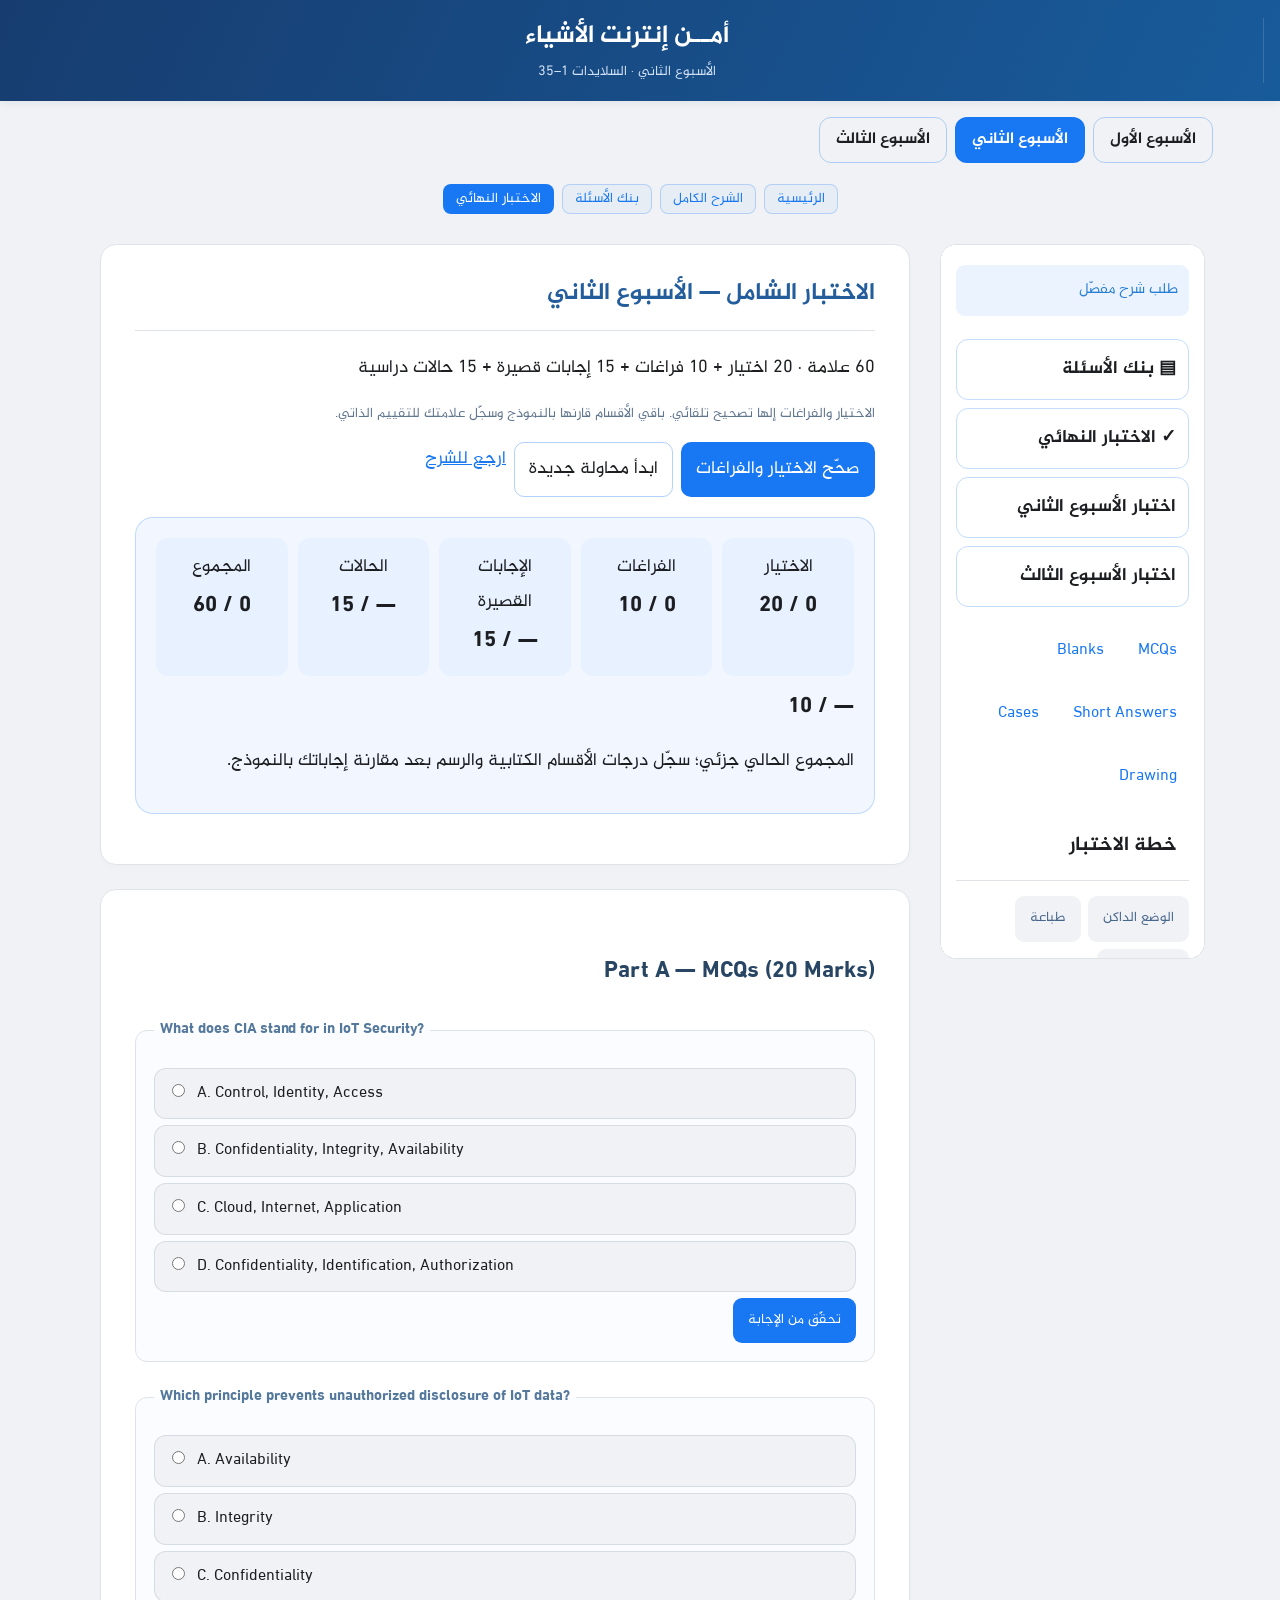
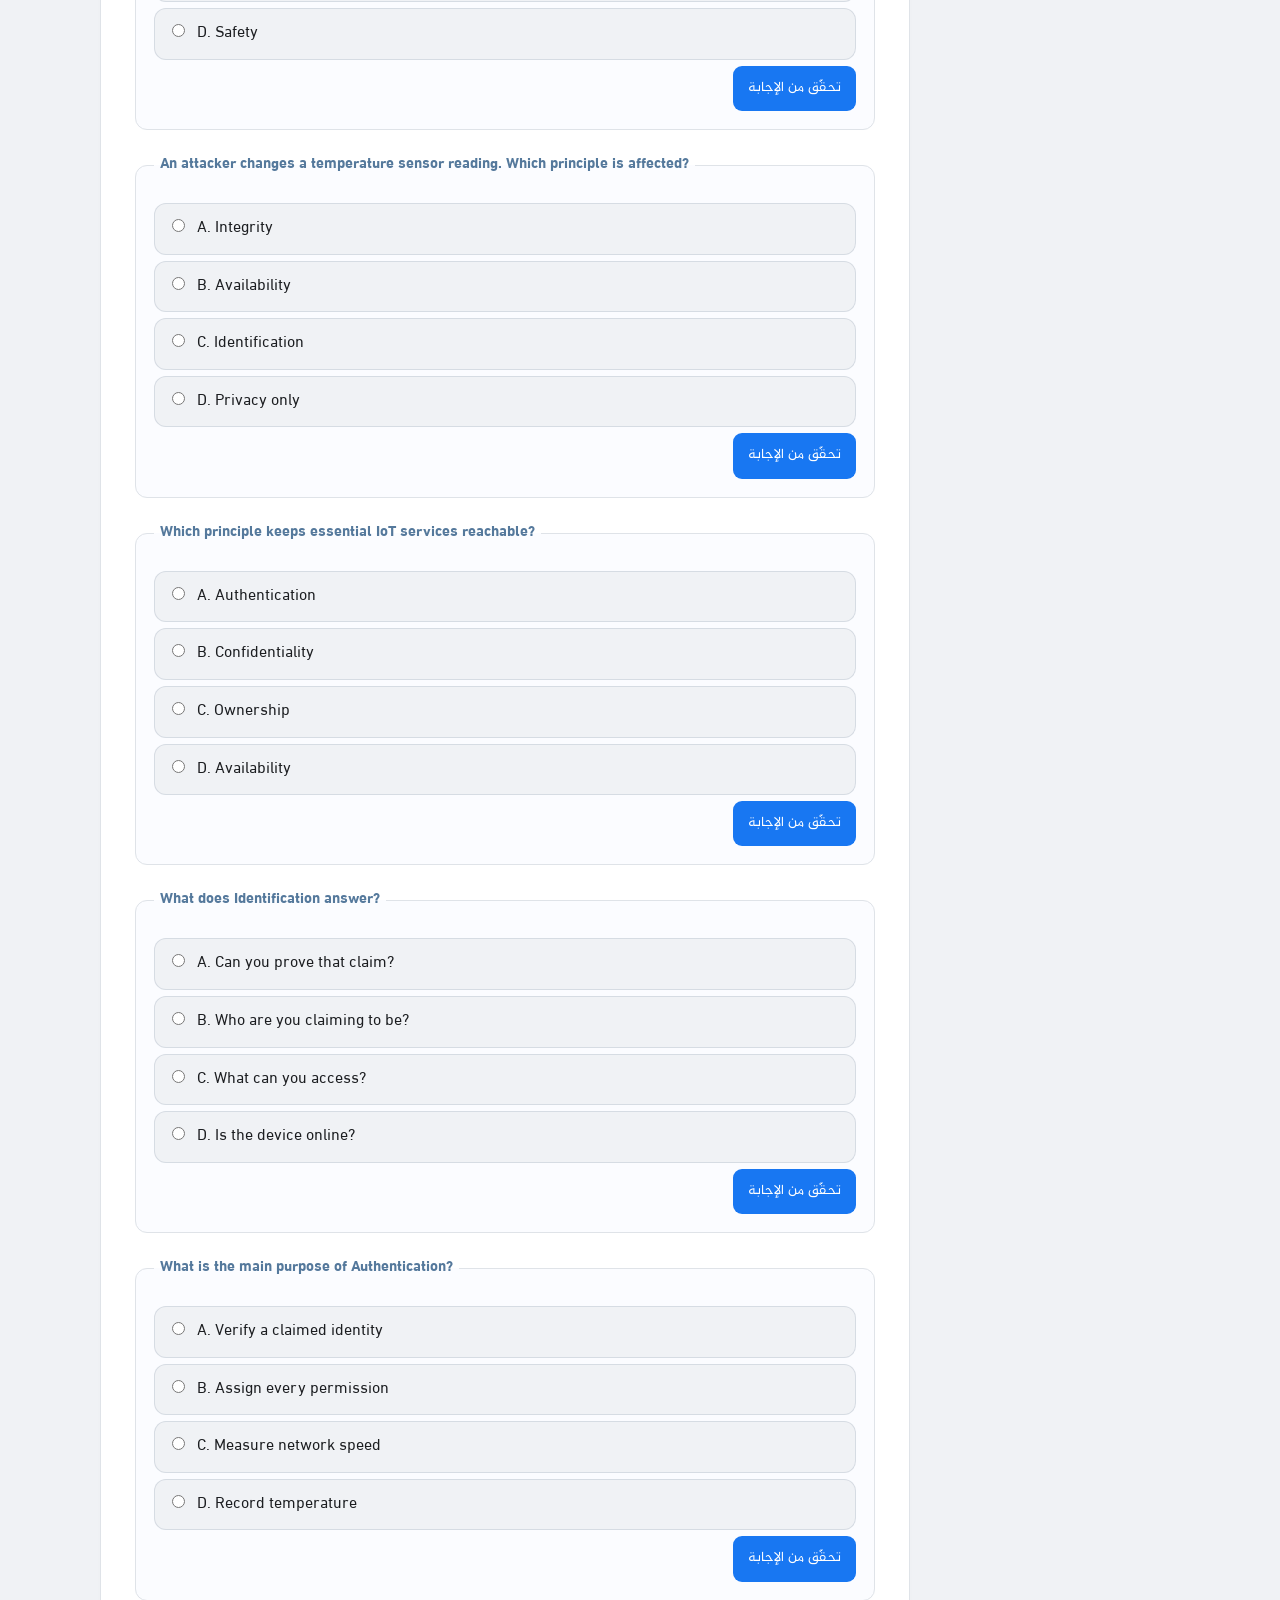
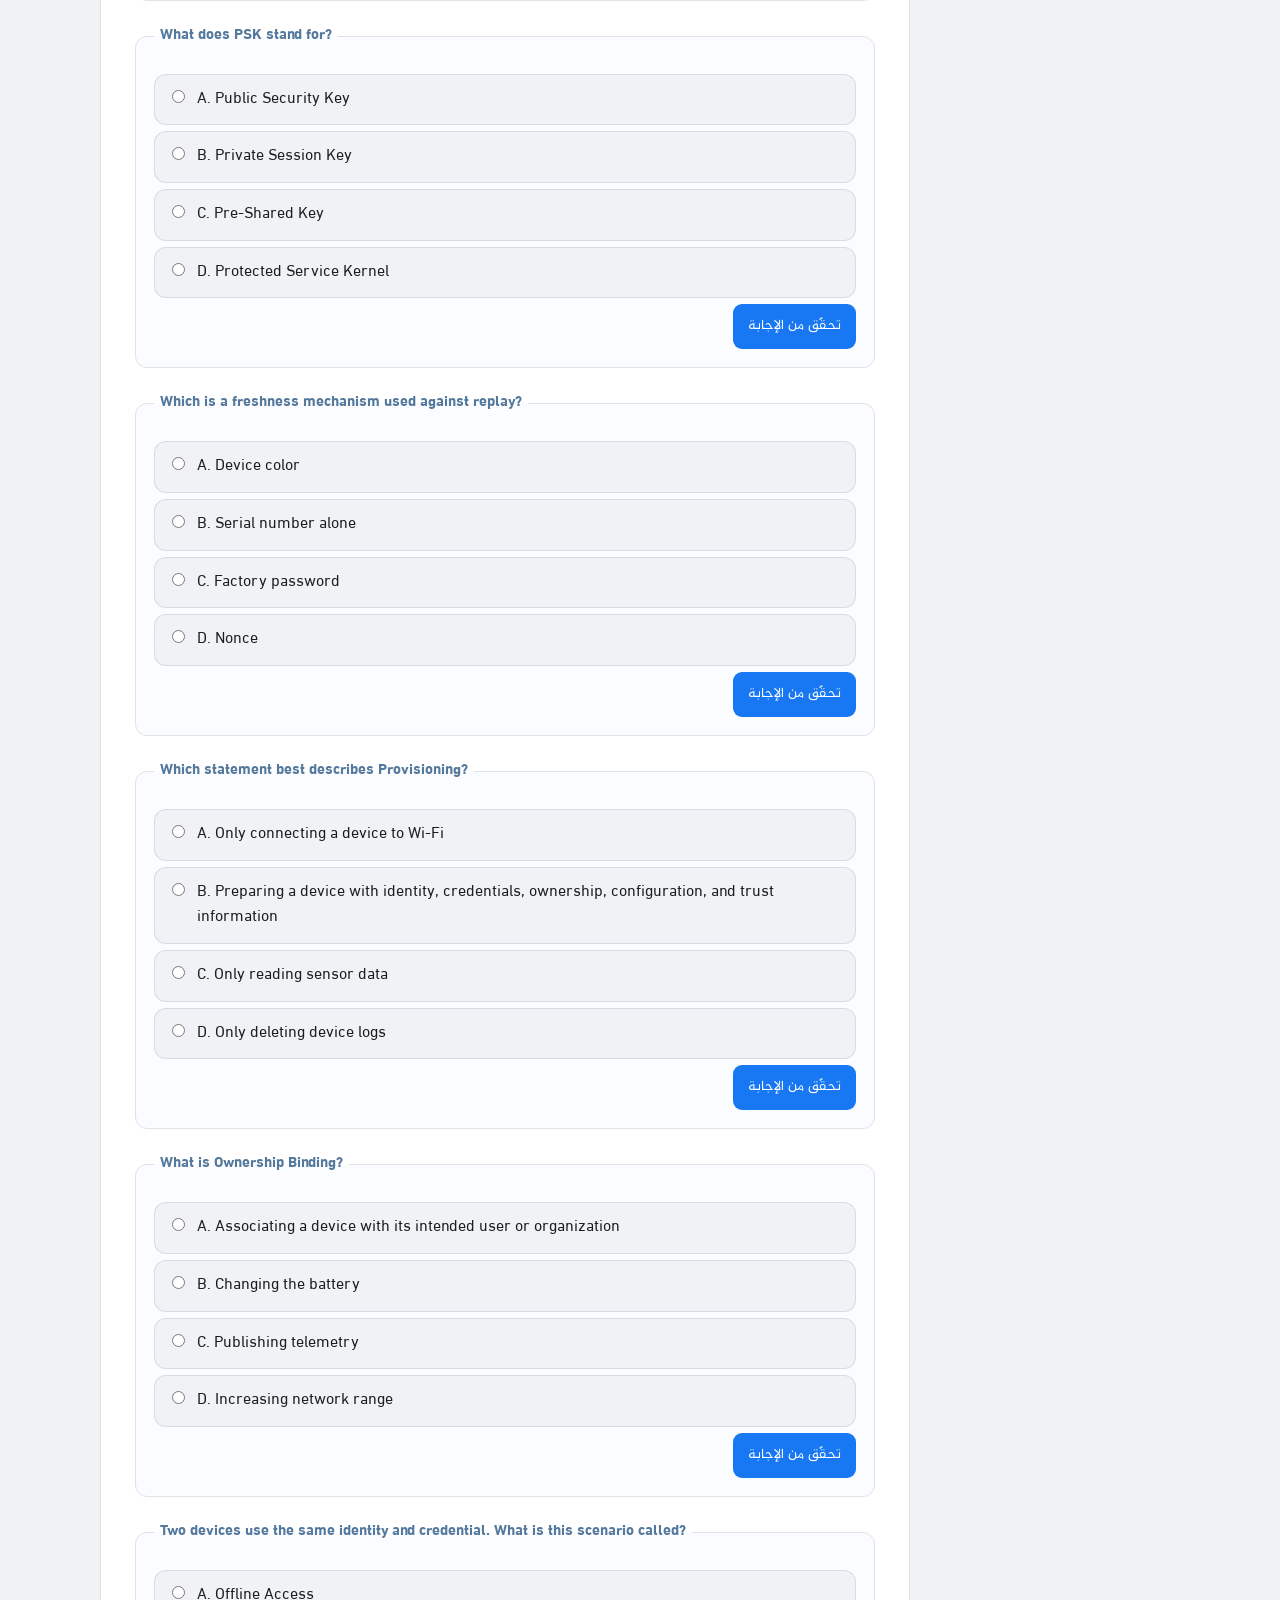
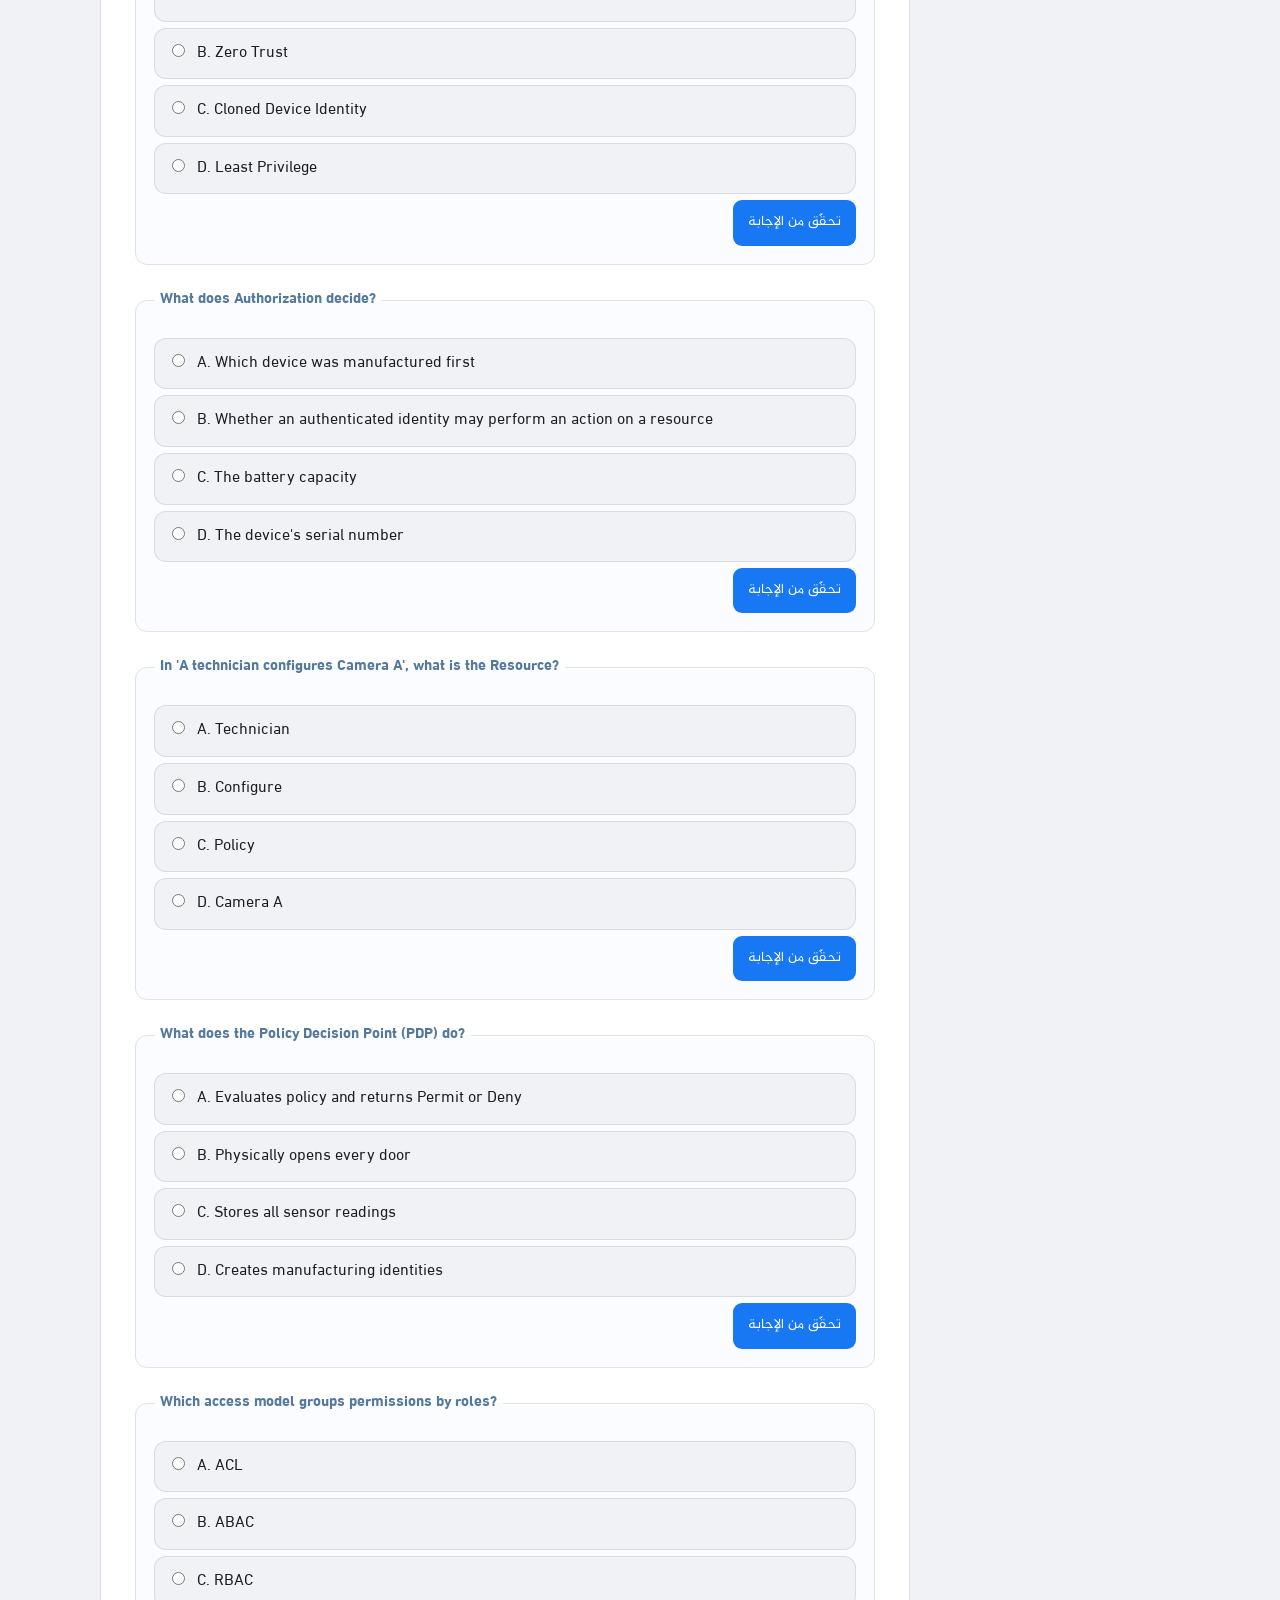
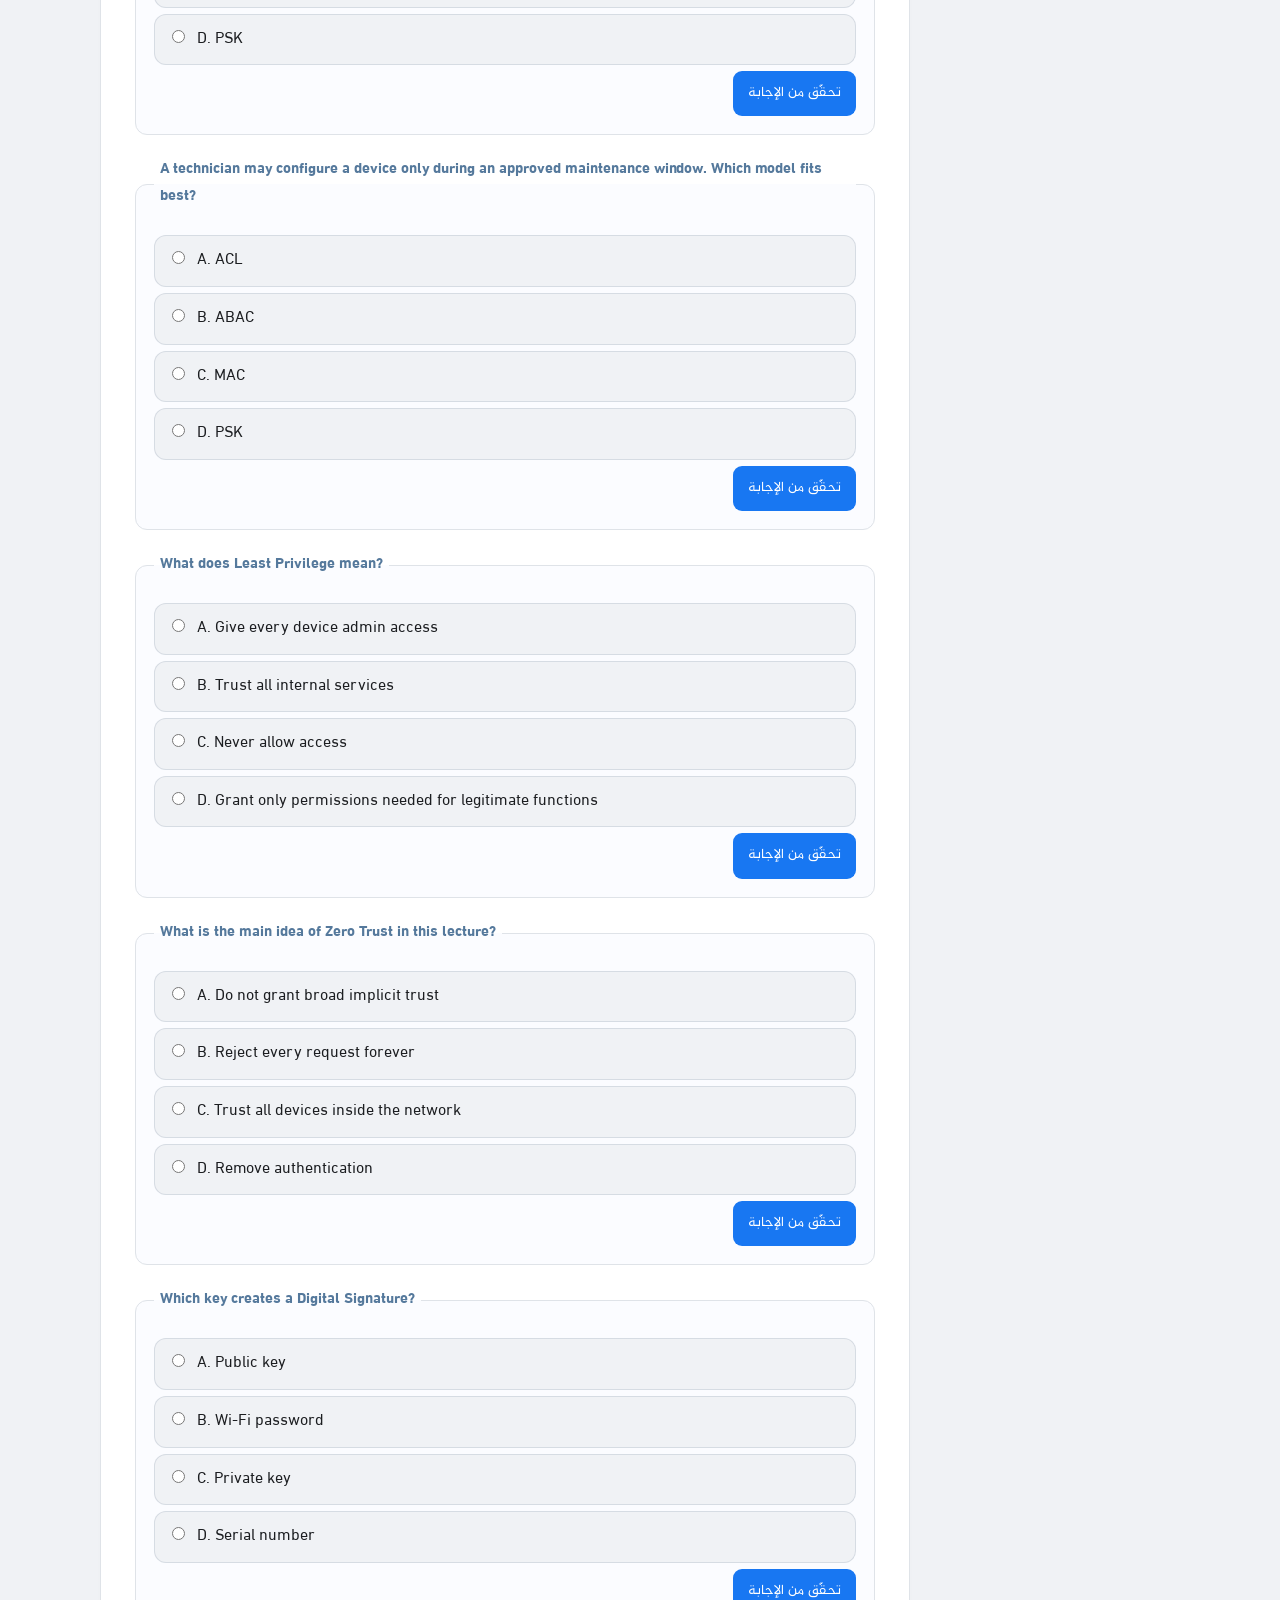
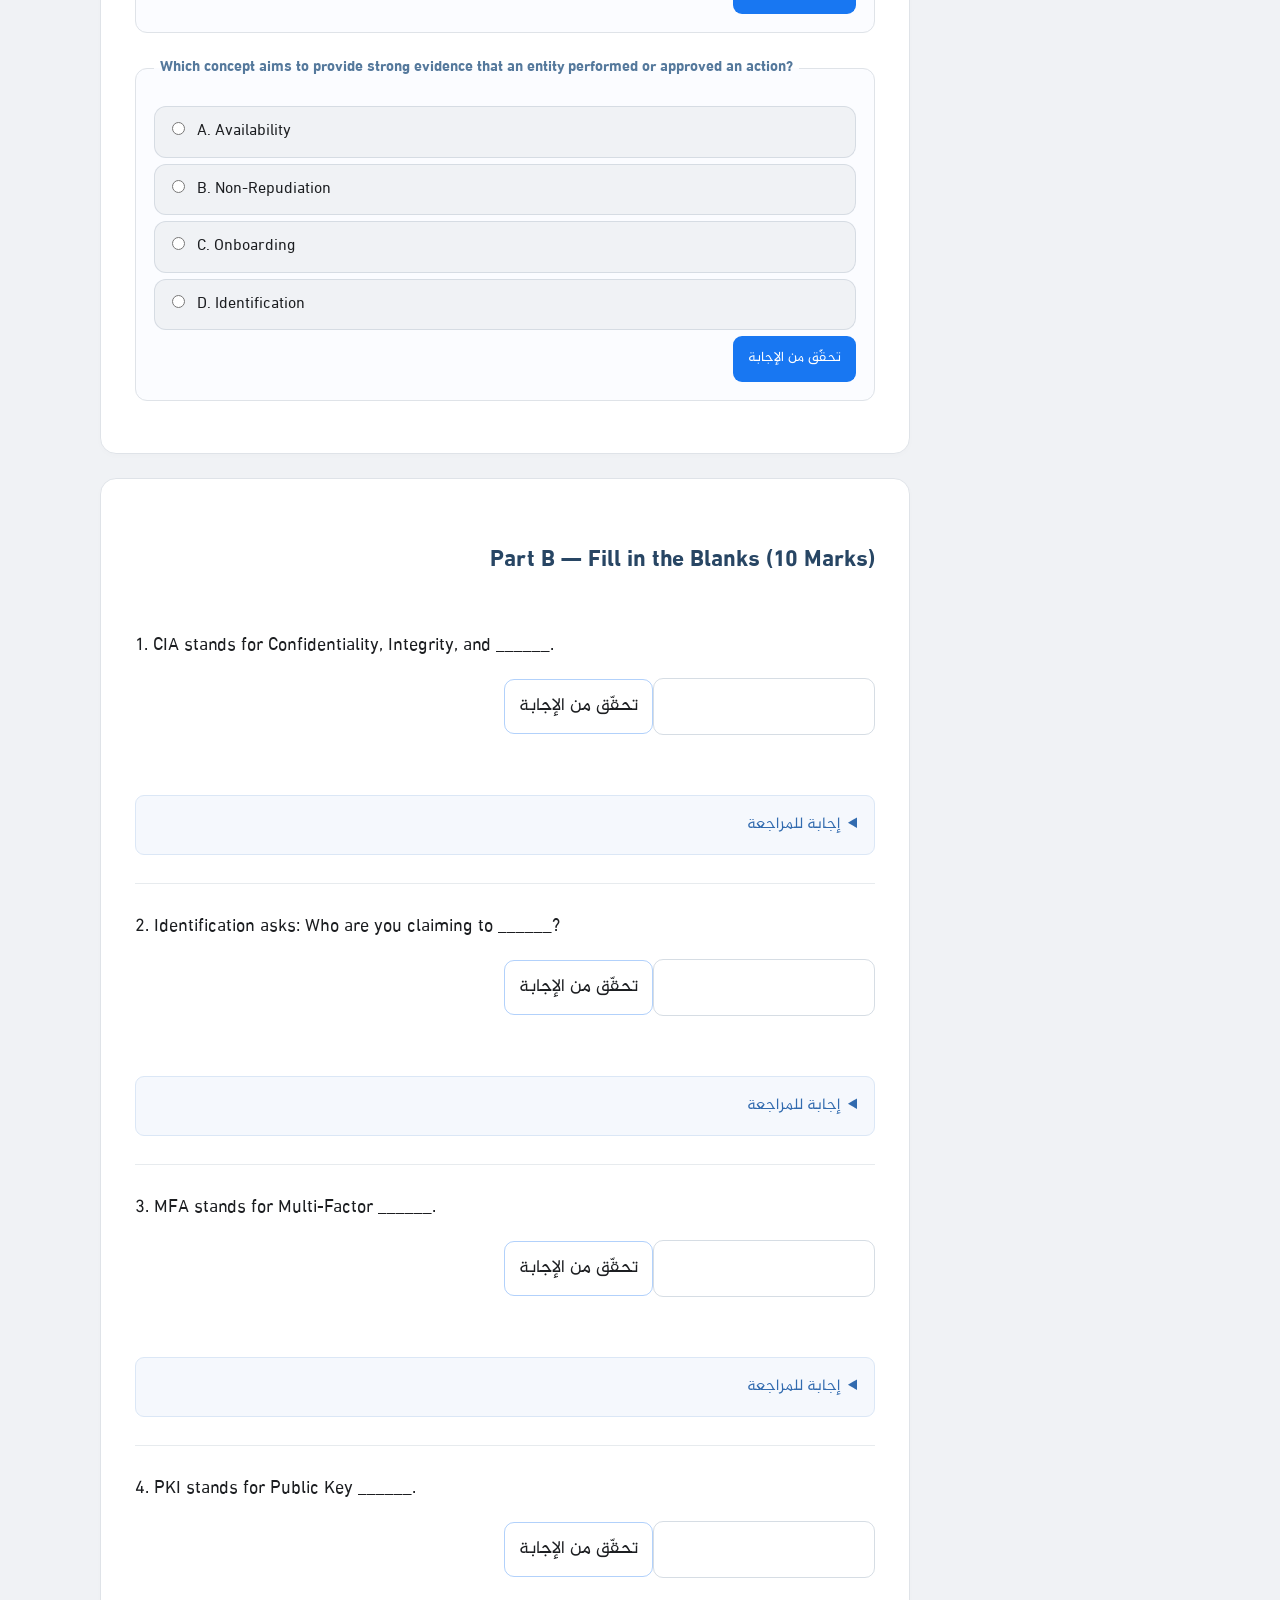
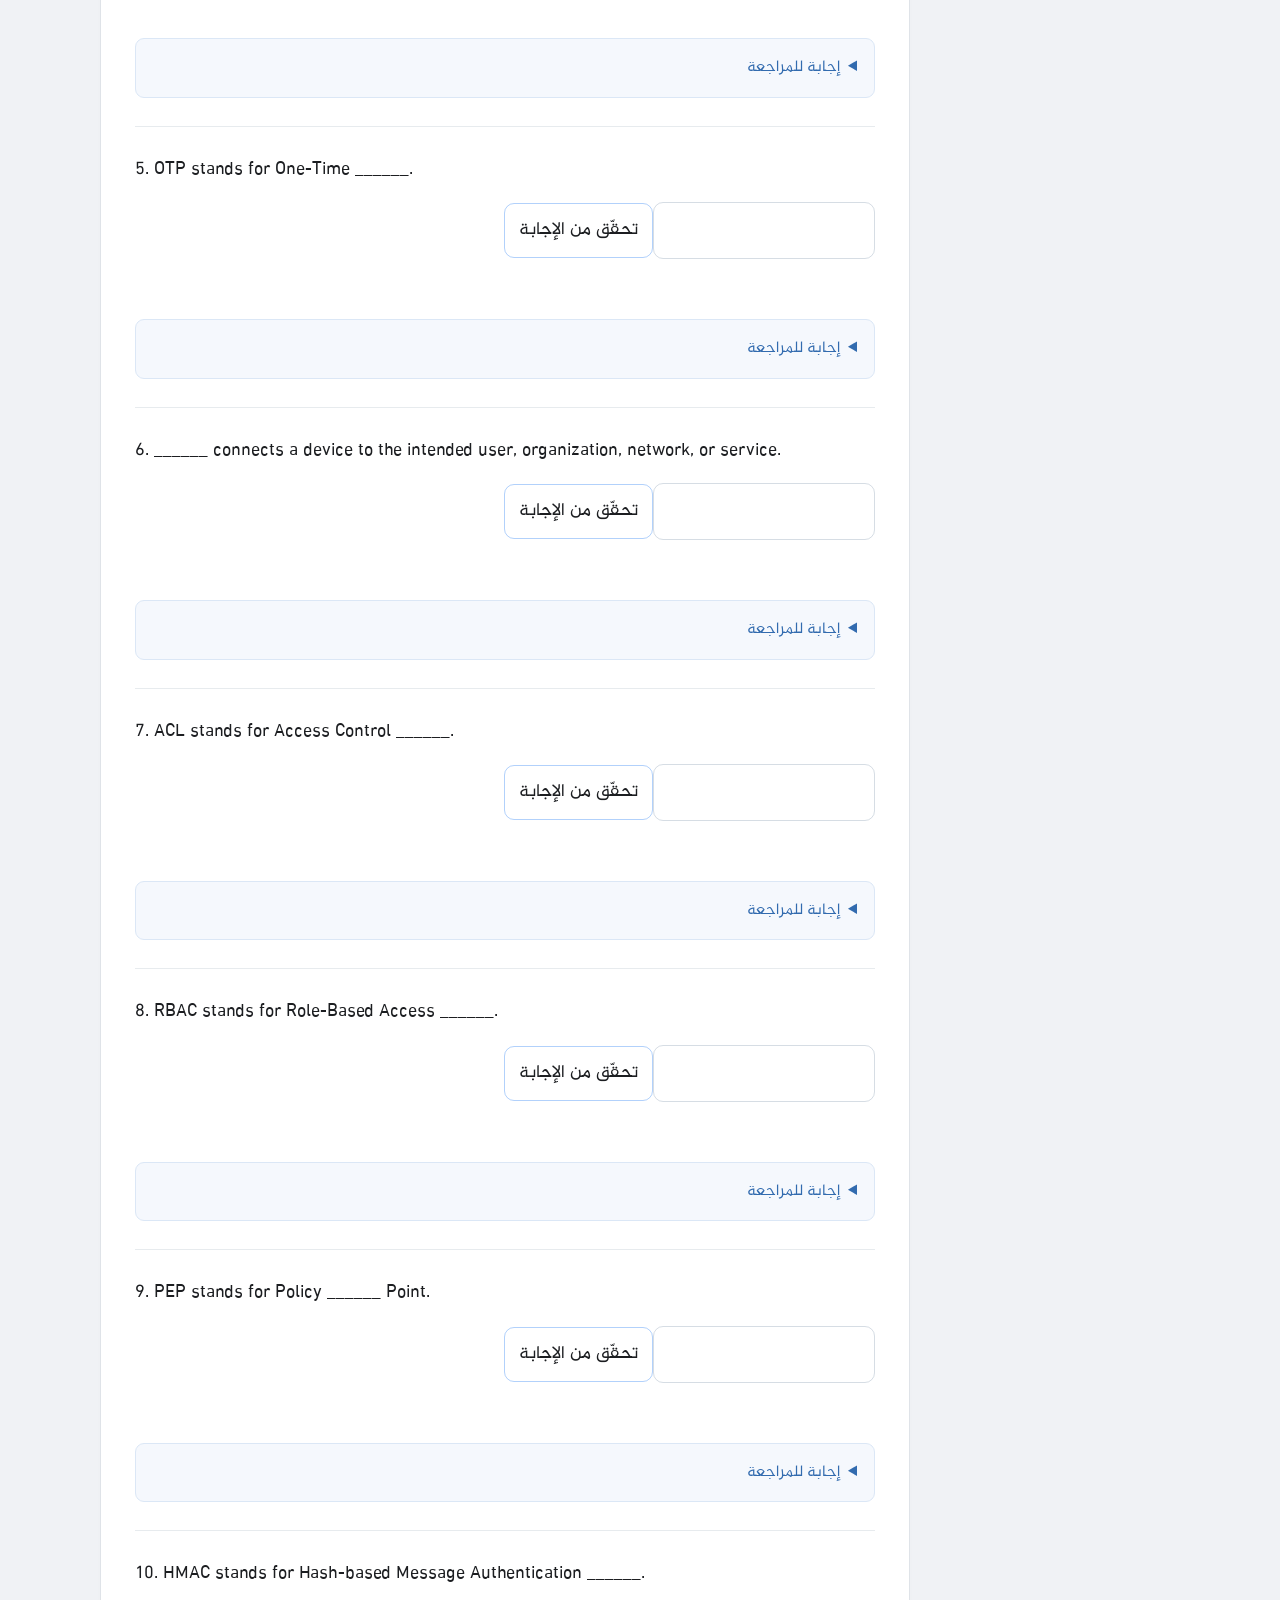
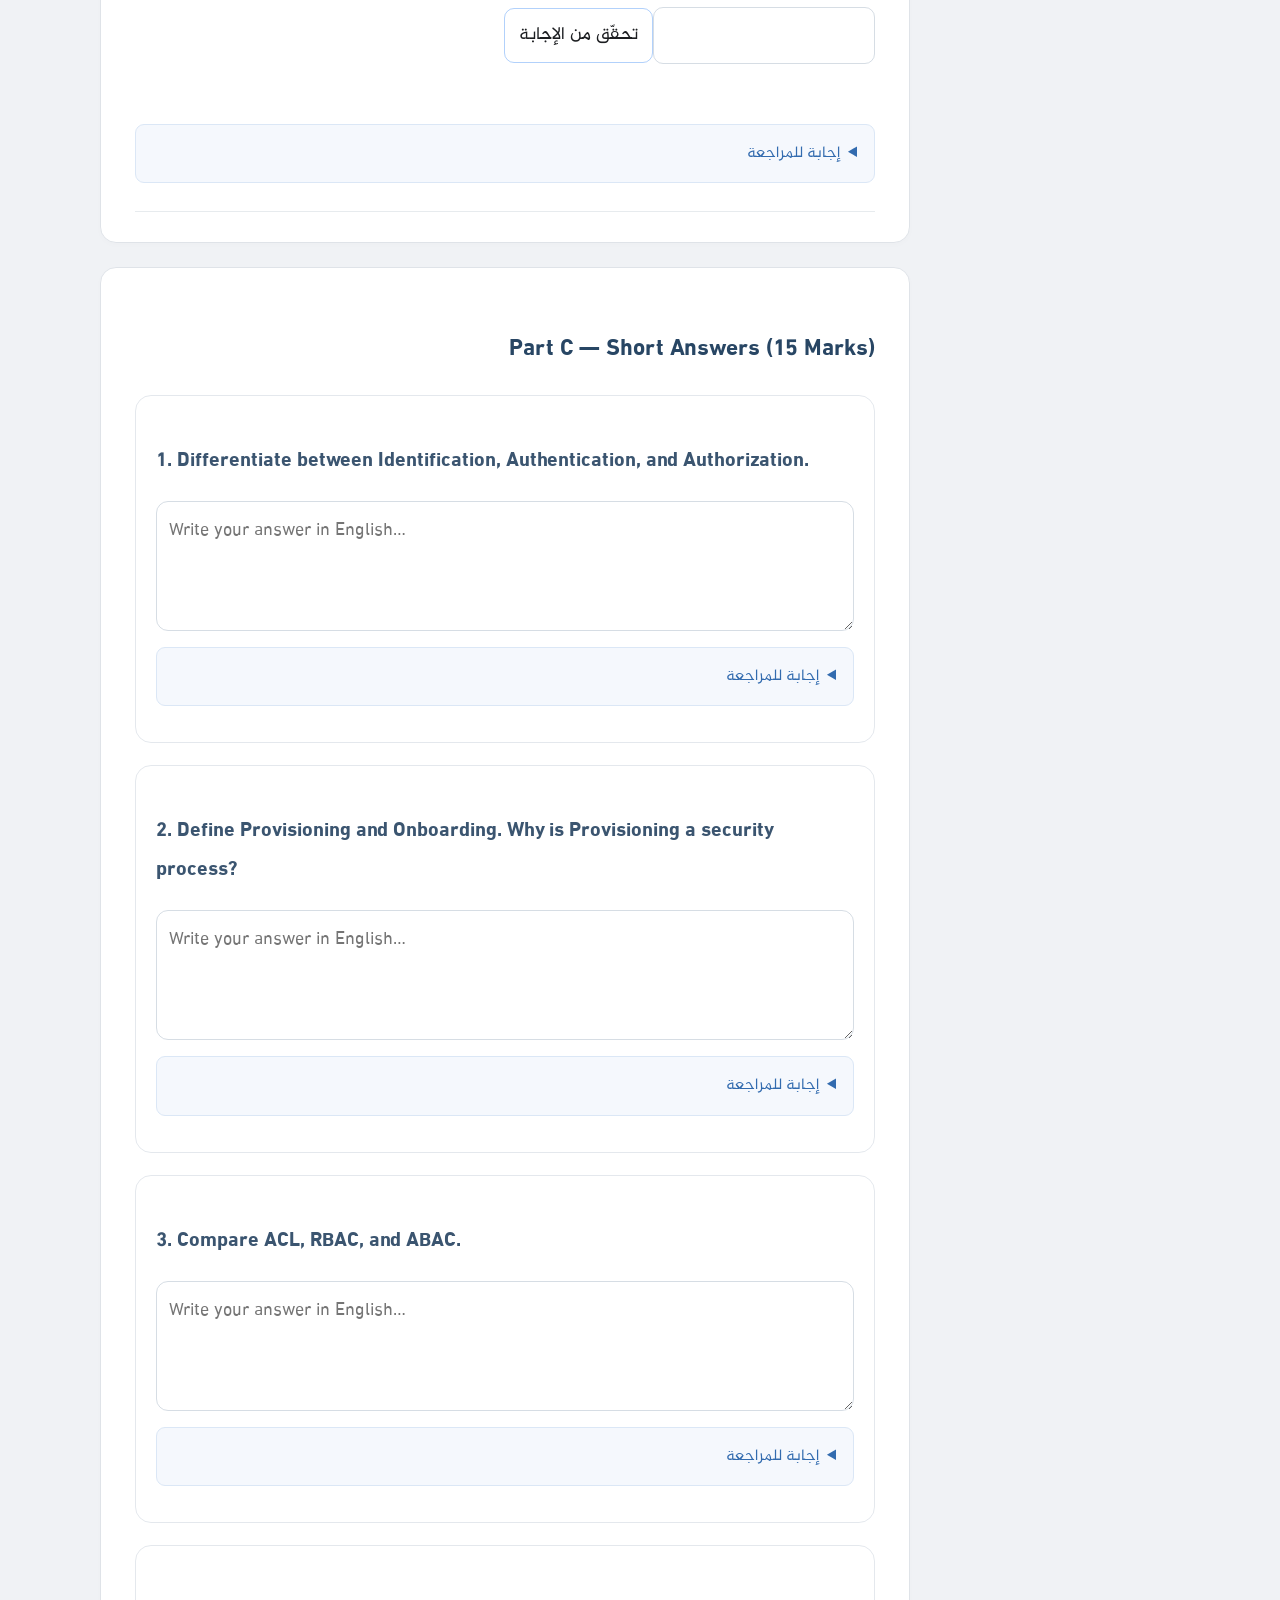
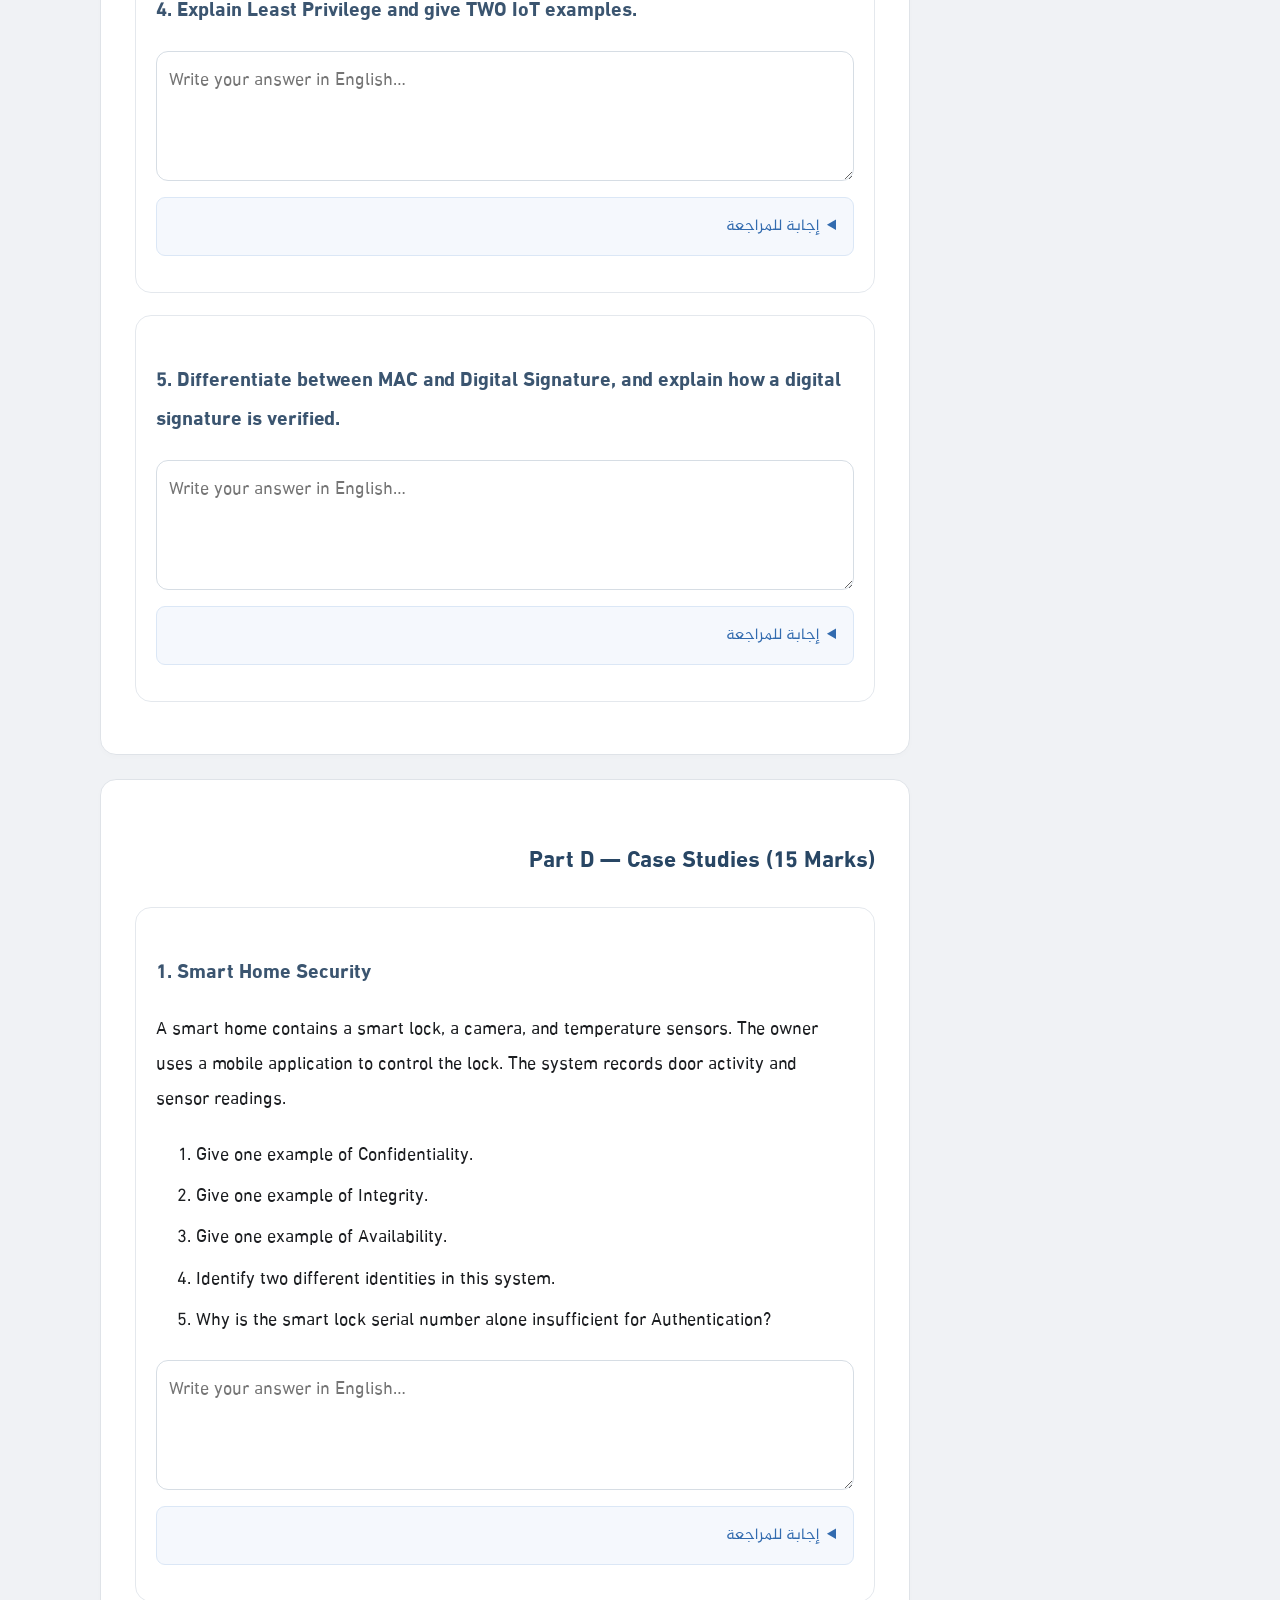
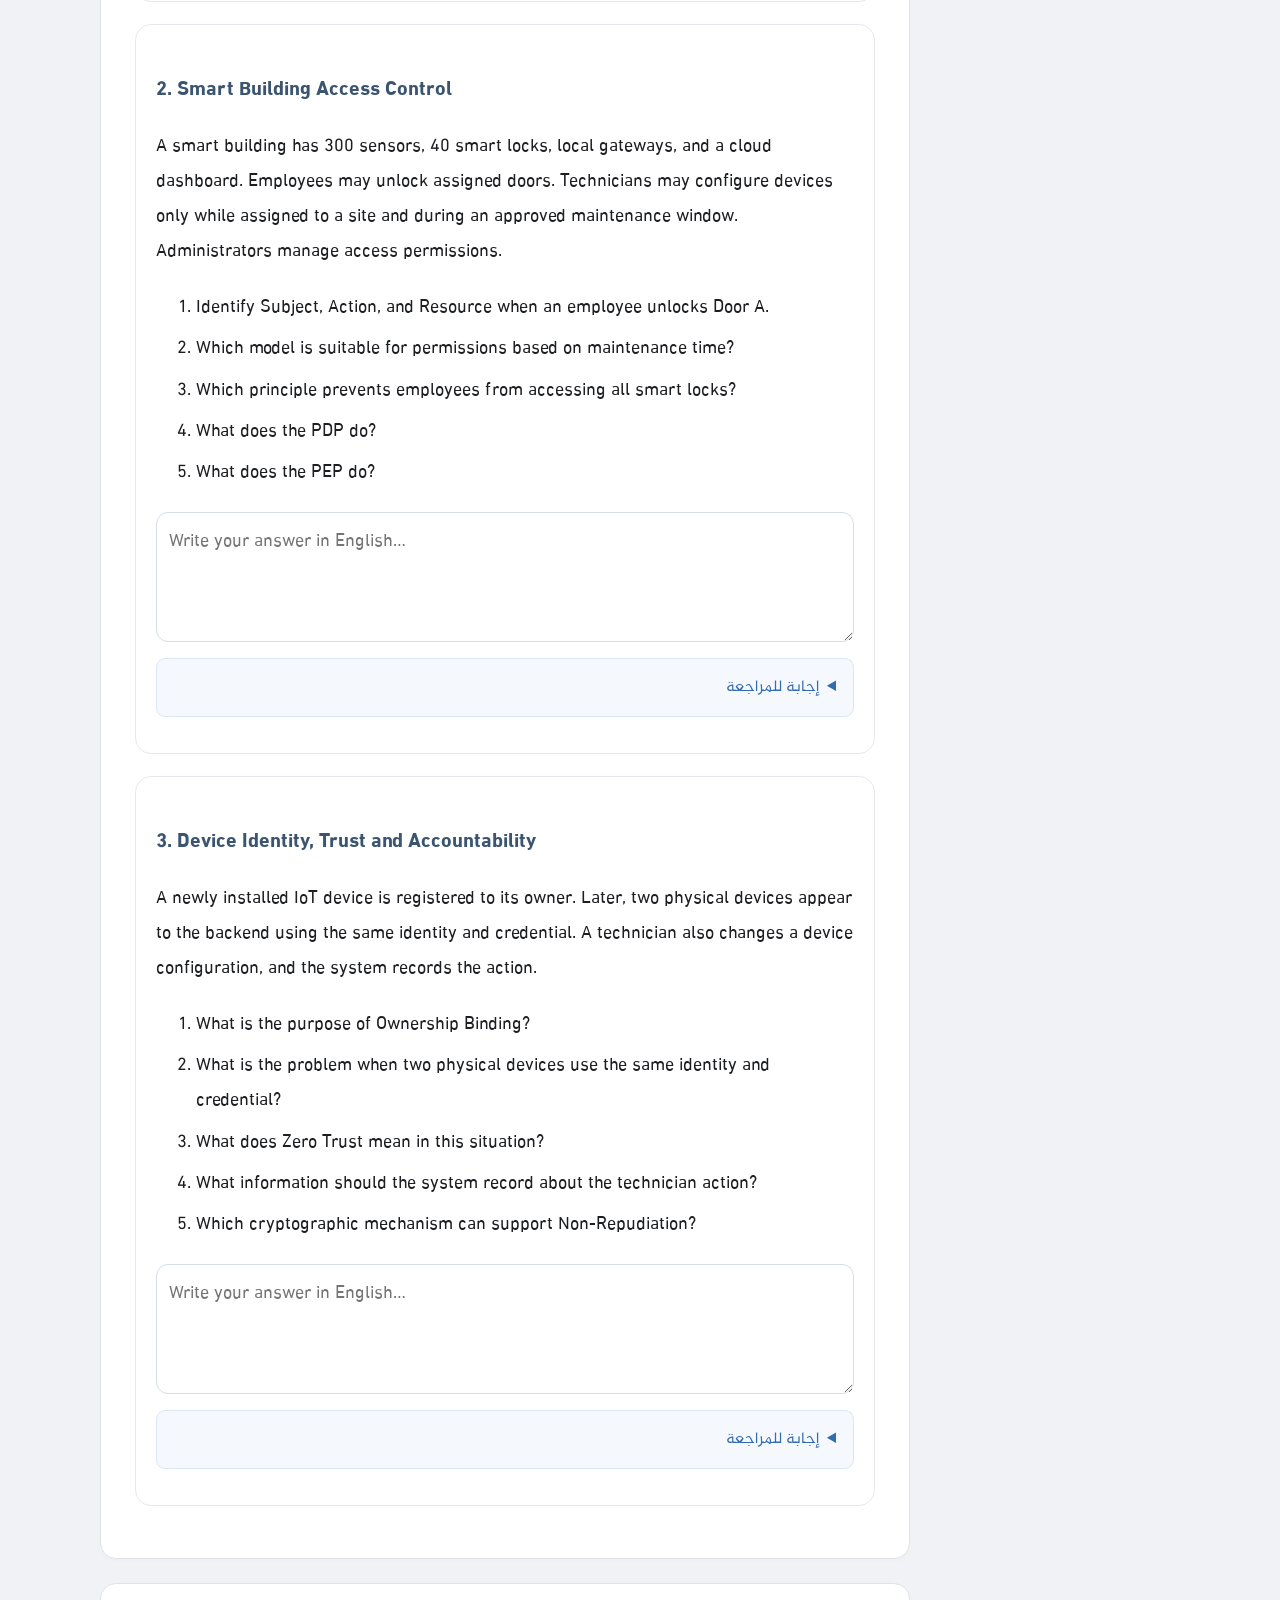
==== commit 25dc72d8: "Simplify header and add study reactions and mistake review" ====
--- a/exam-week2.html
+++ b/exam-week2.html
@@ -21,8 +21,8 @@
 </style><link href="mohammad-avatar.png" rel="icon" type="image/png"/><link href="mohammad-avatar.png" rel="apple-touch-icon"/><style>
 .identity{display:flex;align-items:center;gap:12px}.identity .personal-avatar{display:block;width:84px;height:84px;max-width:84px;object-fit:cover;border-radius:50%;border:3px solid #ffffff80;box-shadow:0 6px 22px #063d8d35}.identity strong{color:#fff;font-size:1.45rem;direction:ltr}.post-avatar{padding:0!important;overflow:hidden}.post-avatar img{width:100%;height:100%;object-fit:cover}.week-nav{display:flex;flex-wrap:wrap;gap:8px;margin:16px auto;max-width:1170px;padding:0 12px}.week-nav a{border-radius:12px;padding:10px 16px;border:1px solid #1877f24d;text-decoration:none;color:inherit;font-weight:bold}.week-nav a[aria-current=page]{background:#1877f2;color:white}.week-cards{display:grid;grid-template-columns:repeat(3,minmax(0,1fr));gap:14px;margin:22px 0}.week-card{padding:22px;border-radius:18px;background:var(--card,#fff);border:1px solid #1877f244;color:inherit}.dark .week-card{background:#17212b}.week-card h3{font-size:1.2rem;margin:0 0 8px}.week-card p{margin:6px 0 14px}.week-card a{display:inline-block;color:#1877f2;font-weight:bold;margin-inline-end:14px}.week-intro{border-inline-start:4px solid #1877f2;padding:16px;background:#1877f20a;border-radius:14px}.flow-diagram{display:flex;gap:8px;flex-wrap:wrap;justify-content:center;align-items:center;padding:20px;border:1px solid #1877f244;border-radius:14px;margin:18px 0;direction:ltr}.flow-diagram span{background:#1877f214;padding:12px;border-radius:10px;font-weight:bold}.tree-diagram{overflow:auto;padding:20px;border:1px solid #1877f244;border-radius:16px;text-align:center;direction:ltr}.tree-root,.tree-router,.tree-leaf{display:inline-block;padding:10px 14px;margin:6px;border:1px solid #1877f255;background:#1877f210;border-radius:10px}.tree-branches{display:grid;grid-template-columns:1fr 1fr;gap:15px;min-width:300px}.tree-root:after{content:' ↓';color:#1877f2}.tree-candidate{border:2px dashed #d68b16;padding:10px;border-radius:12px;margin-top:12px}.week-source{white-space:pre-line;direction:ltr;text-align:left;line-height:1.8}.weekly-exam-nav{display:flex;gap:10px;flex-wrap:wrap;margin:20px 0}.weekly-exam-nav a{color:#1877f2}.weekly-exam .exam-score .score-grid{grid-template-columns:repeat(5,minmax(0,1fr))}.weekly-exam .exam-auto-note{max-width:70ch}.weekly-exam .practice-score{margin:18px 0}.weekly-exam textarea{box-sizing:border-box;width:100%}.week-intro p{margin-block:8px}
 .week-index summary{cursor:pointer;font-weight:bold;padding:12px;color:#1877f2}.week-index nav{display:block!important;max-height:60vh;overflow-y:auto!important}.week-index nav a{white-space:normal;overflow-wrap:anywhere}.week-index{border:1px solid #1877f244;border-radius:12px}.topology-svg{width:100%;height:auto;max-height:300px;display:block;margin:18px auto;color:#1877f2}.topology-svg text{fill:currentColor;font:15px sans-serif}.topology-svg line{stroke:currentColor;stroke-width:2}.topology-svg circle{fill:var(--card,#fff);stroke:currentColor;stroke-width:2}@media(max-width:760px){.layout aside .course-links{display:none}.week-index nav{max-height:210px}.week-index{margin-bottom:4px}.weekly-exam-nav{padding:8px!important}}@media(max-width:650px){.identity .personal-avatar{width:64px;height:64px;max-width:64px}.identity strong{font-size:1.2rem}.week-cards{grid-template-columns:1fr}.weekly-exam .exam-score .score-grid{grid-template-columns:repeat(2,minmax(0,1fr))}.week-card{padding:18px}.week-nav a{flex:1;text-align:center;padding:10px}.flow-diagram{padding:12px}.course-heading small{font-size:.85rem}}
-</style></head><body class="weekly-exam" data-week="2">
-<header><div class="identity"><img alt="Mohammad" class="personal-avatar" height="84" src="mohammad-avatar.png" width="84"/><strong>Mohammad</strong></div><div class="course-heading"><small>Mohammad</small><h1>أمــن إنترنت الأشياء</h1><p>الأسبوع الأول · السلايدات ١–٥٨</p><nav aria-label="صفحات التعلّم" class="page-links"><a href="index.html">الرئيسية</a><a href="week2.html">الشرح الكامل</a><a href="questions.html">بنك الأسئلة</a><a aria-current="page" href="exam-week2.html">الاختبار النهائي</a></nav></div></header><nav aria-label="اختيار الأسبوع" class="week-nav"><a href="lesson.html">الأسبوع الأول</a><a aria-current="page" href="week2.html">الأسبوع الثاني</a><a href="week3.html">الأسبوع الثالث</a></nav>
+</style><link href="interactions.css" rel="stylesheet"/></head><body class="weekly-exam" data-week="2">
+<header><div class="course-heading"><h1>أمــن إنترنت الأشياء</h1><p>الأسبوع الأول · السلايدات ١–٥٨</p></div></header><nav aria-label="اختيار الأسبوع" class="week-nav"><a href="lesson.html">الأسبوع الأول</a><a aria-current="page" href="week2.html">الأسبوع الثاني</a><a href="week3.html">الأسبوع الثالث</a></nav><nav aria-label="صفحات التعلّم" class="page-links"><a href="index.html">الرئيسية</a><a href="week2.html">الشرح الكامل</a><a href="questions.html">بنك الأسئلة</a><a aria-current="page" href="exam-week2.html">الاختبار النهائي</a></nav>
 <div class="layout"><aside><button class="desktop-explain" data-i18n="request" type="button">طلب شرح مفصّل</button><div class="course-links"><a href="questions.html">▤ بنك الأسئلة</a><a href="exam.html">✓ الاختبار النهائي</a><a href="exam-week2.html">اختبار الأسبوع الثاني</a><a href="exam-week3.html">اختبار الأسبوع الثالث</a></div><nav class="weekly-exam-nav"><a href="#exam-mcqs">MCQs</a><a href="#exam-blanks">Blanks</a><a href="#exam-short">Short Answers</a><a href="#exam-cases">Cases</a><a href="#final-diagram">Drawing</a></nav><h2>خطة الاختبار</h2><div class="tools"><button class="secondary" id="theme">الوضع الداكن</button><button class="secondary" id="print">طباعة</button><button class="secondary" id="share">نسخ الرابط</button></div><p id="share-status" role="status"></p><button class="settings-launch" type="button"><span aria-hidden="true" class="tg-icon" style='--icon:url("data:image/svg+xml,%3Csvg%20xmlns%3D%22http%3A//www.w3.org/2000/svg%22%20xmlns%3Axlink%3D%22http%3A//www.w3.org/1999/xlink%22%20xmlns%3Ainkscape%3D%22http%3A//www.inkscape.org/namespaces/inkscape%22%20version%3D%221.1%22%20width%3D%2230%22%20height%3D%2230%22%20viewBox%3D%220%200%2030%2030%22%3E%0A%3Cdefs%3E%0A%3CclipPath%20id%3D%22clip_1%22%3E%0A%3Cpath%20transform%3D%22matrix%281%2C0%2C0%2C-1%2C0%2C30%29%22%20d%3D%22M15%2028.66667C15.55228%2028.66667%2016%2028.21895%2016%2027.66667V26.89223C16%2026.46031%2016.28001%2026.07824%2016.69188%2025.94818L17.27508%2025.76444C17.6638%2025.6827%2018.04495%2025.58043%2018.41736%2025.45883L19.00888%2025.32734C19.4306%2025.23404%2019.86413%2025.42492%2020.08009%2025.79897L20.46731%2026.46966C20.74345%2026.94795%2021.35504%2027.11182%2021.83333%2026.83568%2022.31163%2026.55954%2022.4755%2025.94795%2022.19936%2025.46966L21.81214%2024.79897C21.59618%2024.42492%2021.64764%2023.95403%2021.9393%2023.63546L22.36947%2023.16657C22.64819%2022.9149%2022.91396%2022.64916%2023.16567%2022.37047L23.63546%2021.9393C23.95403%2021.64764%2024.42492%2021.59618%2024.79897%2021.81214L25.46966%2022.19936C25.94795%2022.4755%2026.55954%2022.31163%2026.83568%2021.83333%2027.11182%2021.35504%2026.94795%2020.74345%2026.46966%2020.46731L25.79897%2020.08009C25.42492%2019.86413%2025.23404%2019.4306%2025.32734%2019.00888L25.46144%2018.40936C25.58263%2018.03725%2025.68452%2017.65642%2025.76592%2017.26805L25.94818%2016.69188C26.07824%2016.28001%2026.46031%2016%2026.89223%2016H27.66667C28.21895%2016%2028.66667%2015.55228%2028.66667%2015%2028.66667%2014.44772%2028.21895%2014%2027.66667%2014H26.89223C26.46031%2014%2026.07824%2013.71999%2025.94818%2013.30812L25.7655%2012.72994C25.68424%2012.34262%2025.5826%2011.96279%2025.46176%2011.59164L25.32734%2010.99112C25.23404%2010.5694%2025.42492%2010.13587%2025.79897%209.919913L26.46966%209.532692C26.94795%209.25655%2027.11182%208.644959%2026.83568%208.166667%2026.55954%207.688374%2025.94795%207.524499%2025.46966%207.800641L24.79897%208.187862C24.42492%208.403821%2023.95403%208.352357%2023.63546%208.0607L23.16657%207.630533C22.9149%207.351812%2022.64916%207.086038%2022.37047%206.83433L21.9393%206.364539C21.64764%206.045967%2021.59618%205.575082%2021.81214%205.201031L22.19936%204.530345C22.4755%204.052052%2022.31163%203.440462%2021.83333%203.164319%2021.35504%202.888177%2020.74345%203.052052%2020.46731%203.530345L20.08009%204.201031C19.86413%204.575082%2019.4306%204.765955%2019.00888%204.67266L18.40836%204.538239C18.03721%204.4174%2017.65738%204.315763%2017.27006%204.2345L16.69188%204.051822C16.31745%203.933582%2016.052%203.607076%2016.00683%203.224183L16%203.107775V2.333333C16%201.781049%2015.55228%201.333333%2015%201.333333%2014.48716%201.333333%2014.06449%201.719374%2014.00673%202.216712L14%202.333333V3.107775C14%203.500427%2013.76859%203.851879%2013.41707%204.010254L13.30812%204.051822%2012.73295%204.233868C12.34389%204.315381%2011.96239%204.417452%2011.58964%204.53889L10.99112%204.67266C10.5694%204.765955%2010.13587%204.575082%209.919913%204.201031L9.532692%203.530345C9.25655%203.052052%208.644959%202.888177%208.166667%203.164319%207.688374%203.440462%207.524499%204.052052%207.800641%204.530345L8.187862%205.201031C8.403821%205.575082%208.352357%206.045967%208.0607%206.364539L7.629532%206.83433C7.350843%207.086038%207.085101%207.351812%206.833427%207.630533L6.364539%208.0607C6.045967%208.352357%205.575082%208.403821%205.201031%208.187862L4.530345%207.800641C4.052052%207.524499%203.440462%207.688374%203.164319%208.166667%202.888177%208.644959%203.052052%209.25655%203.530345%209.532692L4.201031%209.919913C4.575082%2010.13587%204.765955%2010.5694%204.67266%2010.99112L4.541173%2011.58264C4.419568%2011.95505%204.3173%2012.3362%204.235555%2012.72492L4.051822%2013.30812C3.921758%2013.71999%203.539692%2014%203.107775%2014H2.333333C1.781049%2014%201.333333%2014.44772%201.333333%2015%201.333333%2015.55228%201.781049%2016%202.333333%2016H3.107775C3.539692%2016%203.921758%2016.28001%204.051822%2016.69188L4.235344%2017.27408C4.317197%2017.66349%204.419646%2018.04531%204.541499%2018.41836L4.67266%2019.00888C4.765955%2019.4306%204.575082%2019.86413%204.201031%2020.08009L3.530345%2020.46731C3.052052%2020.74345%202.888177%2021.35504%203.164319%2021.83333%203.440462%2022.31163%204.052052%2022.4755%204.530345%2022.19936L5.201031%2021.81214C5.575082%2021.59618%206.045967%2021.64764%206.364539%2021.9393L6.83433%2022.37047C7.085737%2022.64882%207.351176%2022.91426%207.629532%2023.16567L8.0607%2023.63546C8.352357%2023.95403%208.403821%2024.42492%208.187862%2024.79897L7.800641%2025.46966C7.524499%2025.94795%207.688374%2026.55954%208.166667%2026.83568%208.644959%2027.11182%209.25655%2026.94795%209.532692%2026.46966L9.919913%2025.79897C10.13587%2025.42492%2010.5694%2025.23404%2010.99112%2025.32734L11.58164%2025.4585C11.95469%2025.58035%2012.33651%2025.6828%2012.72592%2025.76466L13.30812%2025.94818C13.71999%2026.07824%2014%2026.46031%2014%2026.89223V27.66667C14%2028.21895%2014.44772%2028.66667%2015%2028.66667ZM15%2024C10.02944%2024%206%2019.97056%206%2015%206%2010.02944%2010.02944%206%2015%206%2019.97056%206%2024%2010.02944%2024%2015%2024%2019.97056%2019.97056%2024%2015%2024ZM21.07225%2014.16997C21.62451%2014.16988%2022.07212%2013.72214%2022.07212%2013.16988%2022.07212%2013.07393%2022.05829%2012.97849%2022.03109%2012.88648%2022.02866%2012.87827%2022.02624%2012.87019%2022.02382%2012.86223%2021.10856%209.851194%2018.31017%207.66%2015%207.66%2014.47668%207.66%2013.96616%207.714766%2013.47384%207.818879L13.1081%207.906132C12.61307%208.037815%2012.31851%208.545871%2012.4502%209.040905%2012.47772%209.144361%2012.52294%209.242271%2012.58384%209.33031L15.63532%2013.73948C15.82211%2014.00938%2016.12946%2014.1704%2016.45769%2014.1704L21.07225%2014.16997ZM10.98905%2020.01322C11.0443%2019.96274%2011.09369%2019.9062%2011.13628%2019.84466L14.09639%2015.56924C14.33349%2015.22678%2014.33349%2014.77322%2014.09639%2014.43076L11.11447%2010.12384C10.81055%209.684857%2010.20831%209.575379%209.769337%209.879305L9.685815%209.944166%209.609878%2010.01776C8.399599%2011.32649%207.66%2013.07687%207.66%2015%207.66%2016.80128%208.308848%2018.45102%209.38557%2019.72823L9.579976%2019.94971C9.951543%2020.35635%2010.58241%2020.38479%2010.98905%2020.01322ZM15%2022.34C18.24298%2022.34%2020.99474%2020.23686%2021.96577%2017.32011L22.04254%2017.0752C22.19378%2016.56109%2021.89963%2016.02171%2021.38552%2015.87046%2021.29662%2015.84431%2021.20443%2015.83102%2021.11177%2015.83101L16.45868%2015.8305C16.13045%2015.8305%2015.82311%2015.9915%2015.63631%2016.26139L12.5208%2020.76275C12.25446%2021.14762%2012.35051%2021.67553%2012.73536%2021.9419%2012.78626%2021.97713%2012.8408%2022.00663%2012.89796%2022.02991L12.98554%2022.06012C13.62564%2022.24241%2014.30142%2022.34%2015%2022.34Z%22%20clip-rule%3D%22evenodd%22/%3E%0A%3C/clipPath%3E%0A%3C/defs%3E%0A%3Cg%20clip-path%3D%22url%28%23clip_1%29%22%3E%0A%3Cpath%20transform%3D%22matrix%281%2C0%2C0%2C-1%2C0%2C30%29%22%20d%3D%22M-3.666667%2033.66667H33.66667V-3.666667H-3.666667Z%22/%3E%0A%3C/g%3E%0A%3C/svg%3E%0A")'></span><span data-i18n="settings">الإعدادات</span></button></aside><main><div id="primary-content"><section class="lesson"><h1 id="exam-title">الاختبار الشامل — الأسبوع الثاني</h1><p>٦٠ علامة · ٢٠ اختيار + ١٠ فراغات + ١٥ إجابات قصيرة + ١٥ حالات دراسية</p><p class="exam-auto-note" id="exam-note">الاختيار والفراغات تلقائيان. قيّم الكتابي بعد المقارنة بالنموذج؛ النتيجة جزئية حتى يكتمل التقييم الذاتي.</p><div class="exam-tools"><button class="exam-check" type="button">صحّح الاختيار والفراغات</button><button class="exam-reset" type="button">محاولة جديدة</button><a href="week2.html">ارجع للشرح</a></div><div class="exam-score"><div class="score-grid"><div><span>الاختيار</span><strong id="score-mcq">— / 20</strong></div><div><span>الفراغات</span><strong id="score-blanks">— / 10</strong></div><div><span>الإجابات القصيرة</span><strong id="score-short">— / 15</strong></div><div><span>الحالات</span><strong id="score-cases">— / 15</strong></div><div><span>المجموع</span><strong id="score-total">— / 60</strong></div><strong hidden="" id="score-diagram"></strong></div><p id="exam-score-note" role="status"></p></div></section><section class="lesson exam-section" id="exam-mcqs"><h2>Part A — MCQs (20 Marks)</h2><fieldset class="quiz imported-quiz" data-answer="1" data-explanation="CIA: السرّية وسلامة البيانات والتوافر." data-persist="w2-final-mcq-1" id="w2-final-mcq-1"><legend dir="ltr">What does CIA stand for in IoT Security?</legend><label dir="ltr"><input name="w2-final-mcq-1" type="radio" value="0"/> A. Control, Identity, Access</label><label dir="ltr"><input name="w2-final-mcq-1" type="radio" value="1"/> B. Confidentiality, Integrity, Availability</label><label dir="ltr"><input name="w2-final-mcq-1" type="radio" value="2"/> C. Cloud, Internet, Application</label><label dir="ltr"><input name="w2-final-mcq-1" type="radio" value="3"/> D. Confidentiality, Identification, Authorization</label><button class="check" type="button">تحقّق من الإجابة</button><p class="feedback" role="status"></p></fieldset><fieldset class="quiz imported-quiz" data-answer="2" data-explanation="السرّية بتمنع الكشف غير المصرّح." data-persist="w2-final-mcq-2" id="w2-final-mcq-2"><legend dir="ltr">Which principle prevents unauthorized disclosure of IoT data?</legend><label dir="ltr"><input name="w2-final-mcq-2" type="radio" value="0"/> A. Availability</label><label dir="ltr"><input name="w2-final-mcq-2" type="radio" value="1"/> B. Integrity</label><label dir="ltr"><input name="w2-final-mcq-2" type="radio" value="2"/> C. Confidentiality</label><label dir="ltr"><input name="w2-final-mcq-2" type="radio" value="3"/> D. Safety</label><button class="check" type="button">تحقّق من الإجابة</button><p class="feedback" role="status"></p></fieldset><fieldset class="quiz imported-quiz" data-answer="0" data-explanation="تغيير القراءة بدون إذن انتهاك لسلامة البيانات." data-persist="w2-final-mcq-3" id="w2-final-mcq-3"><legend dir="ltr">An attacker changes a temperature sensor reading. Which principle is affected?</legend><label dir="ltr"><input name="w2-final-mcq-3" type="radio" value="0"/> A. Integrity</label><label dir="ltr"><input name="w2-final-mcq-3" type="radio" value="1"/> B. Availability</label><label dir="ltr"><input name="w2-final-mcq-3" type="radio" value="2"/> C. Identification</label><label dir="ltr"><input name="w2-final-mcq-3" type="radio" value="3"/> D. Privacy only</label><button class="check" type="button">تحقّق من الإجابة</button><p class="feedback" role="status"></p></fieldset><fieldset class="quiz imported-quiz" data-answer="3" data-explanation="Availability تعني بقاء الخدمات الأساسية متاحة." data-persist="w2-final-mcq-4" id="w2-final-mcq-4"><legend dir="ltr">Which principle keeps essential IoT services reachable?</legend><label dir="ltr"><input name="w2-final-mcq-4" type="radio" value="0"/> A. Authentication</label><label dir="ltr"><input name="w2-final-mcq-4" type="radio" value="1"/> B. Confidentiality</label><label dir="ltr"><input name="w2-final-mcq-4" type="radio" value="2"/> C. Ownership</label><label dir="ltr"><input name="w2-final-mcq-4" type="radio" value="3"/> D. Availability</label><button class="check" type="button">تحقّق من الإجابة</button><p class="feedback" role="status"></p></fieldset><fieldset class="quiz imported-quiz" data-answer="1" data-explanation="Identification هو ادّعاء الهوية؛ إثباتها Authentication." data-persist="w2-final-mcq-5" id="w2-final-mcq-5"><legend dir="ltr">What does Identification answer?</legend><label dir="ltr"><input name="w2-final-mcq-5" type="radio" value="0"/> A. Can you prove that claim?</label><label dir="ltr"><input name="w2-final-mcq-5" type="radio" value="1"/> B. Who are you claiming to be?</label><label dir="ltr"><input name="w2-final-mcq-5" type="radio" value="2"/> C. What can you access?</label><label dir="ltr"><input name="w2-final-mcq-5" type="radio" value="3"/> D. Is the device online?</label><button class="check" type="button">تحقّق من الإجابة</button><p class="feedback" role="status"></p></fieldset><fieldset class="quiz imported-quiz" data-answer="0" data-explanation="إثبات الهوية ما بمنح كل الصلاحيات." data-persist="w2-final-mcq-6" id="w2-final-mcq-6"><legend dir="ltr">What is the main purpose of Authentication?</legend><label dir="ltr"><input name="w2-final-mcq-6" type="radio" value="0"/> A. Verify a claimed identity</label><label dir="ltr"><input name="w2-final-mcq-6" type="radio" value="1"/> B. Assign every permission</label><label dir="ltr"><input name="w2-final-mcq-6" type="radio" value="2"/> C. Measure network speed</label><label dir="ltr"><input name="w2-final-mcq-6" type="radio" value="3"/> D. Record temperature</label><button class="check" type="button">تحقّق من الإجابة</button><p class="feedback" role="status"></p></fieldset><fieldset class="quiz imported-quiz" data-answer="2" data-explanation="سر مشترك مسبقًا بين الأطراف." data-persist="w2-final-mcq-7" id="w2-final-mcq-7"><legend dir="ltr">What does PSK stand for?</legend><label dir="ltr"><input name="w2-final-mcq-7" type="radio" value="0"/> A. Public Security Key</label><label dir="ltr"><input name="w2-final-mcq-7" type="radio" value="1"/> B. Private Session Key</label><label dir="ltr"><input name="w2-final-mcq-7" type="radio" value="2"/> C. Pre-Shared Key</label><label dir="ltr"><input name="w2-final-mcq-7" type="radio" value="3"/> D. Protected Service Kernel</label><button class="check" type="button">تحقّق من الإجابة</button><p class="feedback" role="status"></p></fieldset><fieldset class="quiz imported-quiz" data-answer="3" data-explanation="Nonce أو Counter أو Timestamp بيساعد يميّز الرسالة الحالية من القديمة." data-persist="w2-final-mcq-8" id="w2-final-mcq-8"><legend dir="ltr">Which is a freshness mechanism used against replay?</legend><label dir="ltr"><input name="w2-final-mcq-8" type="radio" value="0"/> A. Device color</label><label dir="ltr"><input name="w2-final-mcq-8" type="radio" value="1"/> B. Serial number alone</label><label dir="ltr"><input name="w2-final-mcq-8" type="radio" value="2"/> C. Factory password</label><label dir="ltr"><input name="w2-final-mcq-8" type="radio" value="3"/> D. Nonce</label><button class="check" type="button">تحقّق من الإجابة</button><p class="feedback" role="status"></p></fieldset><fieldset class="quiz imported-quiz" data-answer="1" data-explanation="تجهيز الهوية والاعتمادات والملكية والإعدادات والثقة." data-persist="w2-final-mcq-9" id="w2-final-mcq-9"><legend dir="ltr">Which statement best describes Provisioning?</legend><label dir="ltr"><input name="w2-final-mcq-9" type="radio" value="0"/> A. Only connecting a device to Wi-Fi</label><label dir="ltr"><input name="w2-final-mcq-9" type="radio" value="1"/> B. Preparing a device with identity, credentials, ownership, configuration, and trust information</label><label dir="ltr"><input name="w2-final-mcq-9" type="radio" value="2"/> C. Only reading sensor data</label><label dir="ltr"><input name="w2-final-mcq-9" type="radio" value="3"/> D. Only deleting device logs</label><button class="check" type="button">تحقّق من الإجابة</button><p class="feedback" role="status"></p></fieldset><fieldset class="quiz imported-quiz" data-answer="0" data-explanation="ربط الجهاز بالمالك أو المؤسسة المقصودة." data-persist="w2-final-mcq-10" id="w2-final-mcq-10"><legend dir="ltr">What is Ownership Binding?</legend><label dir="ltr"><input name="w2-final-mcq-10" type="radio" value="0"/> A. Associating a device with its intended user or organization</label><label dir="ltr"><input name="w2-final-mcq-10" type="radio" value="1"/> B. Changing the battery</label><label dir="ltr"><input name="w2-final-mcq-10" type="radio" value="2"/> C. Publishing telemetry</label><label dir="ltr"><input name="w2-final-mcq-10" type="radio" value="3"/> D. Increasing network range</label><button class="check" type="button">تحقّق من الإجابة</button><p class="feedback" role="status"></p></fieldset><fieldset class="quiz imported-quiz" data-answer="2" data-explanation="النظام ممكن ما يقدر يميّز الجهاز الأصلي." data-persist="w2-final-mcq-11" id="w2-final-mcq-11"><legend dir="ltr">Two devices use the same identity and credential. What is this scenario called?</legend><label dir="ltr"><input name="w2-final-mcq-11" type="radio" value="0"/> A. Offline Access</label><label dir="ltr"><input name="w2-final-mcq-11" type="radio" value="1"/> B. Zero Trust</label><label dir="ltr"><input name="w2-final-mcq-11" type="radio" value="2"/> C. Cloned Device Identity</label><label dir="ltr"><input name="w2-final-mcq-11" type="radio" value="3"/> D. Least Privilege</label><button class="check" type="button">تحقّق من الإجابة</button><p class="feedback" role="status"></p></fieldset><fieldset class="quiz imported-quiz" data-answer="1" data-explanation="الصلاحية مرتبطة بهوية وفعل ومورد محدّد." data-persist="w2-final-mcq-12" id="w2-final-mcq-12"><legend dir="ltr">What does Authorization decide?</legend><label dir="ltr"><input name="w2-final-mcq-12" type="radio" value="0"/> A. Which device was manufactured first</label><label dir="ltr"><input name="w2-final-mcq-12" type="radio" value="1"/> B. Whether an authenticated identity may perform an action on a resource</label><label dir="ltr"><input name="w2-final-mcq-12" type="radio" value="2"/> C. The battery capacity</label><label dir="ltr"><input name="w2-final-mcq-12" type="radio" value="3"/> D. The device's serial number</label><button class="check" type="button">تحقّق من الإجابة</button><p class="feedback" role="status"></p></fieldset><fieldset class="quiz imported-quiz" data-answer="3" data-explanation="Subject = Technician; Action = Configure; Resource = Camera A." data-persist="w2-final-mcq-13" id="w2-final-mcq-13"><legend dir="ltr">In 'A technician configures Camera A', what is the Resource?</legend><label dir="ltr"><input name="w2-final-mcq-13" type="radio" value="0"/> A. Technician</label><label dir="ltr"><input name="w2-final-mcq-13" type="radio" value="1"/> B. Configure</label><label dir="ltr"><input name="w2-final-mcq-13" type="radio" value="2"/> C. Policy</label><label dir="ltr"><input name="w2-final-mcq-13" type="radio" value="3"/> D. Camera A</label><button class="check" type="button">تحقّق من الإجابة</button><p class="feedback" role="status"></p></fieldset><fieldset class="quiz imported-quiz" data-answer="0" data-explanation="PDP بقرّر، وPEP بطبّق القرار." data-persist="w2-final-mcq-14" id="w2-final-mcq-14"><legend dir="ltr">What does the Policy Decision Point (PDP) do?</legend><label dir="ltr"><input name="w2-final-mcq-14" type="radio" value="0"/> A. Evaluates policy and returns Permit or Deny</label><label dir="ltr"><input name="w2-final-mcq-14" type="radio" value="1"/> B. Physically opens every door</label><label dir="ltr"><input name="w2-final-mcq-14" type="radio" value="2"/> C. Stores all sensor readings</label><label dir="ltr"><input name="w2-final-mcq-14" type="radio" value="3"/> D. Creates manufacturing identities</label><button class="check" type="button">تحقّق من الإجابة</button><p class="feedback" role="status"></p></fieldset><fieldset class="quiz imported-quiz" data-answer="2" data-explanation="RBAC = Role-Based Access Control." data-persist="w2-final-mcq-15" id="w2-final-mcq-15"><legend dir="ltr">Which access model groups permissions by roles?</legend><label dir="ltr"><input name="w2-final-mcq-15" type="radio" value="0"/> A. ACL</label><label dir="ltr"><input name="w2-final-mcq-15" type="radio" value="1"/> B. ABAC</label><label dir="ltr"><input name="w2-final-mcq-15" type="radio" value="2"/> C. RBAC</label><label dir="ltr"><input name="w2-final-mcq-15" type="radio" value="3"/> D. PSK</label><button class="check" type="button">تحقّق من الإجابة</button><p class="feedback" role="status"></p></fieldset><fieldset class="quiz imported-quiz" data-answer="1" data-explanation="ABAC بفحص صفات مثل الوقت والموقع وحالة الجهاز." data-persist="w2-final-mcq-16" id="w2-final-mcq-16"><legend dir="ltr">A technician may configure a device only during an approved maintenance window. Which model fits best?</legend><label dir="ltr"><input name="w2-final-mcq-16" type="radio" value="0"/> A. ACL</label><label dir="ltr"><input name="w2-final-mcq-16" type="radio" value="1"/> B. ABAC</label><label dir="ltr"><input name="w2-final-mcq-16" type="radio" value="2"/> C. MAC</label><label dir="ltr"><input name="w2-final-mcq-16" type="radio" value="3"/> D. PSK</label><button class="check" type="button">تحقّق من الإجابة</button><p class="feedback" role="status"></p></fieldset><fieldset class="quiz imported-quiz" data-answer="3" data-explanation="أقل صلاحيات لازمة للعمل المشروع." data-persist="w2-final-mcq-17" id="w2-final-mcq-17"><legend dir="ltr">What does Least Privilege mean?</legend><label dir="ltr"><input name="w2-final-mcq-17" type="radio" value="0"/> A. Give every device admin access</label><label dir="ltr"><input name="w2-final-mcq-17" type="radio" value="1"/> B. Trust all internal services</label><label dir="ltr"><input name="w2-final-mcq-17" type="radio" value="2"/> C. Never allow access</label><label dir="ltr"><input name="w2-final-mcq-17" type="radio" value="3"/> D. Grant only permissions needed for legitimate functions</label><button class="check" type="button">تحقّق من الإجابة</button><p class="feedback" role="status"></p></fieldset><fieldset class="quiz imported-quiz" data-answer="0" data-explanation="تحقّق من الهوية والحالة وأعد التقييم بدل الثقة التلقائية الواسعة." data-persist="w2-final-mcq-18" id="w2-final-mcq-18"><legend dir="ltr">What is the main idea of Zero Trust in this lecture?</legend><label dir="ltr"><input name="w2-final-mcq-18" type="radio" value="0"/> A. Do not grant broad implicit trust</label><label dir="ltr"><input name="w2-final-mcq-18" type="radio" value="1"/> B. Reject every request forever</label><label dir="ltr"><input name="w2-final-mcq-18" type="radio" value="2"/> C. Trust all devices inside the network</label><label dir="ltr"><input name="w2-final-mcq-18" type="radio" value="3"/> D. Remove authentication</label><button class="check" type="button">تحقّق من الإجابة</button><p class="feedback" role="status"></p></fieldset><fieldset class="quiz imported-quiz" data-answer="2" data-explanation="Private Key يوقّع، وPublic Key بتحقّق." data-persist="w2-final-mcq-19" id="w2-final-mcq-19"><legend dir="ltr">Which key creates a Digital Signature?</legend><label dir="ltr"><input name="w2-final-mcq-19" type="radio" value="0"/> A. Public key</label><label dir="ltr"><input name="w2-final-mcq-19" type="radio" value="1"/> B. Wi-Fi password</label><label dir="ltr"><input name="w2-final-mcq-19" type="radio" value="2"/> C. Private key</label><label dir="ltr"><input name="w2-final-mcq-19" type="radio" value="3"/> D. Serial number</label><button class="check" type="button">تحقّق من الإجابة</button><p class="feedback" role="status"></p></fieldset><fieldset class="quiz imported-quiz" data-answer="1" data-explanation="دليل قوي على الفعل يقاوم الإنكار لاحقًا." data-persist="w2-final-mcq-20" id="w2-final-mcq-20"><legend dir="ltr">Which concept aims to provide strong evidence that an entity performed or approved an action?</legend><label dir="ltr"><input name="w2-final-mcq-20" type="radio" value="0"/> A. Availability</label><label dir="ltr"><input name="w2-final-mcq-20" type="radio" value="1"/> B. Non-Repudiation</label><label dir="ltr"><input name="w2-final-mcq-20" type="radio" value="2"/> C. Onboarding</label><label dir="ltr"><input name="w2-final-mcq-20" type="radio" value="3"/> D. Identification</label><button class="check" type="button">تحقّق من الإجابة</button><p class="feedback" role="status"></p></fieldset></section><section class="lesson" id="exam-blanks"><h2>Part B — Fill in the Blanks (10 Marks)</h2><div class="blank-question exam-blank" id="w2-final-blank-1"><p dir="ltr">1. CIA stands for Confidentiality, Integrity, and ______.</p><input aria-label="Answer 1" autocomplete="off" dir="ltr" type="text"/><button class="check-blank" type="button">تحقّق</button><p class="exam-feedback" role="status"></p><details><summary>إجابة للمراجعة</summary><p dir="ltr">Availability</p><p>التوافر هو العنصر الثالث.</p></details></div><div class="blank-question exam-blank" id="w2-final-blank-2"><p dir="ltr">2. Identification asks: Who are you claiming to ______?</p><input aria-label="Answer 2" autocomplete="off" dir="ltr" type="text"/><button class="check-blank" type="button">تحقّق</button><p class="exam-feedback" role="status"></p><details><summary>إجابة للمراجعة</summary><p dir="ltr">be</p><p>ادّعاء الهوية.</p></details></div><div class="blank-question exam-blank" id="w2-final-blank-3"><p dir="ltr">3. MFA stands for Multi-Factor ______.</p><input aria-label="Answer 3" autocomplete="off" dir="ltr" type="text"/><button class="check-blank" type="button">تحقّق</button><p class="exam-feedback" role="status"></p><details><summary>إجابة للمراجعة</summary><p dir="ltr">Authentication</p><p>التحقّق بأكثر من عامل.</p></details></div><div class="blank-question exam-blank" id="w2-final-blank-4"><p dir="ltr">4. PKI stands for Public Key ______.</p><input aria-label="Answer 4" autocomplete="off" dir="ltr" type="text"/><button class="check-blank" type="button">تحقّق</button><p class="exam-feedback" role="status"></p><details><summary>إجابة للمراجعة</summary><p dir="ltr">Infrastructure</p><p>البنية التحتية للمفتاح العام.</p></details></div><div class="blank-question exam-blank" id="w2-final-blank-5"><p dir="ltr">5. OTP stands for One-Time ______.</p><input aria-label="Answer 5" autocomplete="off" dir="ltr" type="text"/><button class="check-blank" type="button">تحقّق</button><p class="exam-feedback" role="status"></p><details><summary>إجابة للمراجعة</summary><p dir="ltr">Password</p><p>كلمة مرور لمرة واحدة.</p></details></div><div class="blank-question exam-blank" id="w2-final-blank-6"><p dir="ltr">6. ______ connects a device to the intended user, organization, network, or service.</p><input aria-label="Answer 6" autocomplete="off" dir="ltr" type="text"/><button class="check-blank" type="button">تحقّق</button><p class="exam-feedback" role="status"></p><details><summary>إجابة للمراجعة</summary><p dir="ltr">Onboarding</p><p>ربط الجهاز بالجهة المقصودة.</p></details></div><div class="blank-question exam-blank" id="w2-final-blank-7"><p dir="ltr">7. ACL stands for Access Control ______.</p><input aria-label="Answer 7" autocomplete="off" dir="ltr" type="text"/><button class="check-blank" type="button">تحقّق</button><p class="exam-feedback" role="status"></p><details><summary>إجابة للمراجعة</summary><p dir="ltr">List</p><p>قائمة صلاحيات مرتبطة بمورد.</p></details></div><div class="blank-question exam-blank" id="w2-final-blank-8"><p dir="ltr">8. RBAC stands for Role-Based Access ______.</p><input aria-label="Answer 8" autocomplete="off" dir="ltr" type="text"/><button class="check-blank" type="button">تحقّق</button><p class="exam-feedback" role="status"></p><details><summary>إجابة للمراجعة</summary><p dir="ltr">Control</p><p>وصول مبني على الأدوار.</p></details></div><div class="blank-question exam-blank" id="w2-final-blank-9"><p dir="ltr">9. PEP stands for Policy ______ Point.</p><input aria-label="Answer 9" autocomplete="off" dir="ltr" type="text"/><button class="check-blank" type="button">تحقّق</button><p class="exam-feedback" role="status"></p><details><summary>إجابة للمراجعة</summary><p dir="ltr">Enforcement</p><p>نقطة تنفيذ قرار السياسة.</p></details></div><div class="blank-question exam-blank" id="w2-final-blank-10"><p dir="ltr">10. HMAC stands for Hash-based Message Authentication ______.</p><input aria-label="Answer 10" autocomplete="off" dir="ltr" type="text"/><button class="check-blank" type="button">تحقّق</button><p class="exam-feedback" role="status"></p><details><summary>إجابة للمراجعة</summary><p dir="ltr">Code</p><p>نوع من MAC مبني على Hash.</p></details></div></section><section class="lesson exam-section" id="exam-short"><h2>Part C — Short Answers (15 Marks)</h2><article class="exam-written" id="w2-final-short-1"><h3 dir="ltr">1. Differentiate between Identification, Authentication, and Authorization.</h3><textarea aria-label="Your answer" data-draft="final-short-1" dir="ltr" placeholder="Write your answer in English…"></textarea><details><summary>إجابة للمراجعة</summary><p dir="ltr">Identification claims an identity. Authentication verifies the claim. Authorization decides whether that identity may perform an action on a resource.</p><p>ادّعاء الهوية ثم إثباتها ثم تحديد الصلاحية.</p><label class="exam-grade">تقييمي بعد مقارنة الإجابة <input aria-label="Self-assessed mark" data-manual="final-short-1" max="3" min="0" step="0.5" type="number"/> / 3</label></details></article><article class="exam-written" id="w2-final-short-2"><h3 dir="ltr">2. Define Provisioning and Onboarding. Why is Provisioning a security process?</h3><textarea aria-label="Your answer" data-draft="final-short-2" dir="ltr" placeholder="Write your answer in English…"></textarea><details><summary>إجابة للمراجعة</summary><p dir="ltr">Provisioning prepares identity, credentials, ownership, configuration and trust information. Onboarding connects the device to its intended user, organization, network or service. Provisioning establishes operational trust and ownership.</p><p>علامة لكل تعريف وعلامة للغرض الأمني.</p><label class="exam-grade">تقييمي بعد مقارنة الإجابة <input aria-label="Self-assessed mark" data-manual="final-short-2" max="3" min="0" step="0.5" type="number"/> / 3</label></details></article><article class="exam-written" id="w2-final-short-3"><h3 dir="ltr">3. Compare ACL, RBAC, and ABAC.</h3><textarea aria-label="Your answer" data-draft="final-short-3" dir="ltr" placeholder="Write your answer in English…"></textarea><details><summary>إجابة للمراجعة</summary><p dir="ltr">ACL: permissions attached to a resource. RBAC: permissions assigned through roles. ABAC: permissions depend on attributes and context.</p><p>Resource / Role / Attributes.</p><label class="exam-grade">تقييمي بعد مقارنة الإجابة <input aria-label="Self-assessed mark" data-manual="final-short-3" max="3" min="0" step="0.5" type="number"/> / 3</label></details></article><article class="exam-written" id="w2-final-short-4"><h3 dir="ltr">4. Explain Least Privilege and give TWO IoT examples.</h3><textarea aria-label="Your answer" data-draft="final-short-4" dir="ltr" placeholder="Write your answer in English…"></textarea><details><summary>إجابة للمراجعة</summary><p dir="ltr">Give each subject only permissions needed for its legitimate function. A temperature sensor may publish readings without admin rights. A user should access only owned or assigned devices.</p><p>علامة للتعريف وعلامة لكل مثال.</p><label class="exam-grade">تقييمي بعد مقارنة الإجابة <input aria-label="Self-assessed mark" data-manual="final-short-4" max="3" min="0" step="0.5" type="number"/> / 3</label></details></article><article class="exam-written" id="w2-final-short-5"><h3 dir="ltr">5. Differentiate between MAC and Digital Signature, and explain how a digital signature is verified.</h3><textarea aria-label="Your answer" data-draft="final-short-5" dir="ltr" placeholder="Write your answer in English…"></textarea><details><summary>إجابة للمراجعة</summary><p dir="ltr">MAC uses a shared secret to verify integrity and authenticity. A digital signature is created with a private key and verified with the corresponding public key.</p><p>Shared Secret مقابل Private/Public Keys.</p><label class="exam-grade">تقييمي بعد مقارنة الإجابة <input aria-label="Self-assessed mark" data-manual="final-short-5" max="3" min="0" step="0.5" type="number"/> / 3</label></details></article></section><section class="lesson exam-section" id="exam-cases"><h2>Part D — Case Studies (15 Marks)</h2><article class="exam-written" id="w2-final-case-1"><h3 dir="ltr">1. Smart Home Security</h3><p dir="ltr">A smart home contains a smart lock, a camera, and temperature sensors. The owner uses a mobile application to control the lock. The system records door activity and sensor readings.</p><ol dir="ltr"><li>Give one example of Confidentiality.</li><li>Give one example of Integrity.</li><li>Give one example of Availability.</li><li>Identify two different identities in this system.</li><li>Why is the smart lock serial number alone insufficient for Authentication?</li></ol><textarea aria-label="Your answer" data-draft="final-case-1" dir="ltr" placeholder="Write your answer in English…"></textarea><details><summary>إجابة للمراجعة</summary><ol dir="ltr"><li>Prevent unauthorized viewing of camera recordings or door activity.</li><li>Prevent unauthorized modification of readings or unlock commands.</li><li>Keep essential smart-lock functions reachable when needed.</li><li>Owner and Smart Lock Device; the Application and Cloud Service are also valid.</li><li>A serial number alone does not prove that the communicating device is genuine.</li></ol><p>تطبيق CIA مع الهويات والتمييز بين المعرّف والدليل.</p><label class="exam-grade">تقييمي بعد مقارنة الإجابة <input aria-label="Self-assessed mark" data-manual="final-case-1" max="5" min="0" step="0.5" type="number"/> / 5</label></details></article><article class="exam-written" id="w2-final-case-2"><h3 dir="ltr">2. Smart Building Access Control</h3><p dir="ltr">A smart building has 300 sensors, 40 smart locks, local gateways, and a cloud dashboard. Employees may unlock assigned doors. Technicians may configure devices only while assigned to a site and during an approved maintenance window. Administrators manage access permissions.</p><ol dir="ltr"><li>Identify Subject, Action, and Resource when an employee unlocks Door A.</li><li>Which model is suitable for permissions based on maintenance time?</li><li>Which principle prevents employees from accessing all smart locks?</li><li>What does the PDP do?</li><li>What does the PEP do?</li></ol><textarea aria-label="Your answer" data-draft="final-case-2" dir="ltr" placeholder="Write your answer in English…"></textarea><details><summary>إجابة للمراجعة</summary><ol dir="ltr"><li>Subject: Employee. Action: Unlock. Resource: Door A.</li><li>ABAC — Attribute-Based Access Control.</li><li>Least Privilege.</li><li>Evaluates the request against policy and returns Permit or Deny.</li><li>Enforces the decision before the requested action occurs.</li></ol><p>PDP = Decide; PEP = Enforce.</p><label class="exam-grade">تقييمي بعد مقارنة الإجابة <input aria-label="Self-assessed mark" data-manual="final-case-2" max="5" min="0" step="0.5" type="number"/> / 5</label></details></article><article class="exam-written" id="w2-final-case-3"><h3 dir="ltr">3. Device Identity, Trust and Accountability</h3><p dir="ltr">A newly installed IoT device is registered to its owner. Later, two physical devices appear to the backend using the same identity and credential. A technician also changes a device configuration, and the system records the action.</p><ol dir="ltr"><li>What is the purpose of Ownership Binding?</li><li>What is the problem when two physical devices use the same identity and credential?</li><li>What does Zero Trust mean in this situation?</li><li>What information should the system record about the technician action?</li><li>Which cryptographic mechanism can support Non-Repudiation?</li></ol><textarea aria-label="Your answer" data-draft="final-case-3" dir="ltr" placeholder="Write your answer in English…"></textarea><details><summary>إجابة للمراجعة</summary><ol dir="ltr"><li>Associates the device with the intended user or organization.</li><li>Cloned Device Identity: the backend may not distinguish the genuine device.</li><li>No broad implicit trust; verify identity and relevant device state.</li><li>Technician identity, affected device, configuration change and timestamp.</li><li>Digital Signatures, when keys and identity binding are properly managed.</li></ol><p>ربط التجهيز بالثقة والمساءلة.</p><label class="exam-grade">تقييمي بعد مقارنة الإجابة <input aria-label="Self-assessed mark" data-manual="final-case-3" max="5" min="0" step="0.5" type="number"/> / 5</label></details></article></section><section class="lesson exam-section" id="final-diagram"><h2>تدريب الرسم — اختياري وغير محسوب بالعلامة</h2><p dir="ltr">Draw the Subject → Action + Resource → Policy → Decision → Enforce flow for a smart-lock request.</p><div class="draw-tools"><button aria-pressed="true" data-draw-tool="pen" type="button">قلم</button><button aria-pressed="false" data-draw-tool="eraser" type="button">ممحاة</button><button id="draw-clear" type="button">مسح الرسم</button><button id="draw-download" type="button">تنزيل الرسم</button></div><canvas aria-label="مساحة رسم خريطة النظام" height="600" id="exam-canvas" width="1200"></canvas><textarea aria-label="Diagram notes" data-draft="final-diagram-notes" dir="ltr" placeholder="You can also describe the diagram here…"></textarea><details><summary>إظهار الرسم النموذجي</summary><div class="exam-model-flow"><div class="flow-diagram"><span>Subject</span><b aria-hidden="true">→</b><span>Action + Resource</span><b aria-hidden="true">→</b><span>Policy</span><b aria-hidden="true">→</b><span>Decision</span><b aria-hidden="true">→</b><span>Enforce</span></div></div></details></section></div><section class="deep-panel" hidden="" id="deep-panel"><button class="secondary" data-i18n="back" id="deep-back">العودة للتعلّم</button><h2 data-i18n="request">طلب شرح مفصّل</h2><p data-i18n="deepIntro">اختَر أي موضوع من المادة أو اكتب اسمه، ثم اطلب الشرح عندما تحتاجه.</p><form class="deep-request" id="deep-form"><label data-i18n="topic" for="deep-query">الموضوع</label><input autocomplete="off" id="deep-query" placeholder="مثلاً: Ecosystem أو Gateway أو الحساسات" type="text"/><select aria-label="مواضيع المادة" id="deep-topic"><option value="">اختَر موضوعًا من المادة</option><option data-topic="security" value="security">أمن إنترنت الأشياء · IoT Security</option><option data-topic="mindset" value="mindset">طريقة التفكير الأمني · Security Mindset</option><option data-topic="outcomes" value="outcomes">مخرجات التعلّم · Learning Outcomes</option><option data-topic="ecosystem" value="ecosystem">منظومة إنترنت الأشياء · IoT Ecosystem</option><option data-topic="camera" value="camera">حالة الكاميرا الذكية · Smart Camera Case Study</option><option data-topic="device" value="device">الجهاز الفيزيائي · Physical Device</option><option data-topic="sensors" value="sensors">الحساسات · Sensors</option><option data-topic="actuators" value="actuators">المشغّلات · Actuators</option><option data-topic="processor" value="processor">المعالج · Processor</option><option data-topic="software" value="software">برمجيات الجهاز · Device Software</option><option data-topic="boot" value="boot">بدء التشغيل · Boot</option><option data-topic="configuration" value="configuration">الإعدادات · Configuration</option><option data-topic="connectivity" value="connectivity">الاتصال · Connectivity</option><option data-topic="gateway" value="gateway">البوابة والمعالجة الطرفية · Gateway / Edge</option><option data-topic="cloud" value="cloud">الخدمة السحابية · Cloud Service</option><option data-topic="application" value="application">تطبيق المستخدم · User Application</option><option data-topic="boundary" value="boundary">حدود التحليل الأمني · Security Boundary</option><option data-topic="dependency" value="dependency">الاعتماد بين المكوّنات · Dependency</option><option data-topic="telemetry" value="telemetry">البيانات والأوامر · Telemetry and Control Commands</option><option data-topic="exam" value="exam">تحليل أسئلة الحالات · Case Study Analysis</option><option data-topic="physical" value="physical">الوصول الفيزيائي · Physical Accessibility</option><option data-topic="scale" value="scale">عدد الأجهزة · Scale</option><option data-topic="heterogeneity" value="heterogeneity">تنوّع الأجهزة · Heterogeneity</option><option data-topic="lifetime" value="lifetime">العمر التشغيلي الطويل · Long Lifetime</option><option data-topic="account" value="account">الحساب الضعيف · Weak Account</option><option data-topic="exposure" value="exposure">الخدمة السحابية المكشوفة · Exposed Cloud Service</option><option data-topic="installation" value="installation">التركيب والإعداد غير الآمن · Unsafe Installation</option><option data-topic="compromise" value="compromise">الجهاز المخترق · Compromised Device</option><option data-topic="slide-1" value="slide-1">Slide 1 — Introduction to IoT Security</option><option data-topic="slide-2" value="slide-2">Slide 2 — Where Week 1 Fits in the Course</option><option data-topic="slide-3" value="slide-3">Slide 3 — Learning Outcomes</option><option data-topic="slide-4" value="slide-4">Slide 4 — Opening Scenario: A Smart Camera Is More Than a Camera</option><option data-topic="slide-5" value="slide-5">Slide 5 — A Modern Connected-Device Ecosystem</option><option data-topic="slide-6" value="slide-6">Slide 6 — Physical Device: What Exists at the Edge?</option><option data-topic="slide-7" value="slide-7">Slide 7 — Device Software: Why It Matters</option><option data-topic="slide-8" value="slide-8">Slide 8 — Connectivity: More Than "Connected to Wi-Fi"</option><option data-topic="slide-9" value="slide-9">Slide 9 — Gateway / Edge: The Middle Layer</option><option data-topic="slide-10" value="slide-10">Slide 10 — Cloud Service: The Remote Side of IoT</option><option data-topic="slide-11" value="slide-11">Slide 11 — Application &amp; Human Interaction</option><option data-topic="slide-12" value="slide-12">Slide 12 — Traditional IT vs. IoT: What Changes?</option><option data-topic="slide-13" value="slide-13">Slide 13 — What Is the Internet of Things?</option><option data-topic="slide-14" value="slide-14">Slide 14 — Key Terms Used This Week</option><option data-topic="slide-15" value="slide-15">Slide 15 — IoT and Cyber-Physical Systems: A First Distinction</option><option data-topic="slide-16" value="slide-16">Slide 16 — Why IoT Security Is Challenging: Part 1</option><option data-topic="slide-17" value="slide-17">Slide 17 — Why IoT Security Is Challenging: Part 2</option><option data-topic="slide-18" value="slide-18">Slide 18 — Security Questions Before Looking for Vulnerabilities</option><option data-topic="slide-19" value="slide-19">Slide 19 — Class Activity: Map a Smart Door Lock</option><option data-topic="slide-20" value="slide-20">Slide 20 — Common Mistake: Treating IoT as a Small Computer</option><option data-topic="slide-21" value="slide-21">Slide 21 — Knowledge Check</option><option data-topic="slide-22" value="slide-22">Slide 22 — IoT Device Categories: Security Context Matters</option><option data-topic="slide-23" value="slide-23">Slide 23 — Who Owns Security in an IoT Ecosystem?</option><option data-topic="slide-24" value="slide-24">Slide 24 — Data vs. Control: Two Different Security Concerns</option><option data-topic="slide-25" value="slide-25">Slide 25 — Example: Smart Building Ecosystem</option><option data-topic="slide-26" value="slide-26">Slide 26 — Scale Changes the Security Problem</option><option data-topic="slide-27" value="slide-27">Slide 27 — Long Lifetime and Changing Environments</option><option data-topic="slide-28" value="slide-28">Slide 28 — Scenario Discussion: Connected Medical Sensor</option><option data-topic="slide-29" value="slide-29">Slide 29 — Closing and Transition</option><option data-topic="slide-30" value="slide-30">Slide 30 — Understanding the IoT Attack Surface</option><option data-topic="slide-31" value="slide-31">Slide 31 — Lecture 2 Learning Outcomes</option><option data-topic="slide-32" value="slide-32">Slide 32 — What Is an Attack Surface?</option><option data-topic="slide-33" value="slide-33">Slide 33 — IoT Attack Surface: Think Beyond the Network</option><option data-topic="slide-34" value="slide-34">Slide 34 — Key Terms in the Attack-Surface Diagram</option><option data-topic="slide-35" value="slide-35">Slide 35 — Hardware Surface: Introductory View</option><option data-topic="slide-36" value="slide-36">Slide 36 — Firmware Surface: Introductory View</option><option data-topic="slide-37" value="slide-37">Slide 37 — Radio / Network Surface: Introductory View</option><option data-topic="slide-38" value="slide-38">Slide 38 — Gateway / Edge Surface: Introductory View</option><option data-topic="slide-39" value="slide-39">Slide 39 — Cloud / API Surface: Introductory View</option><option data-topic="slide-40" value="slide-40">Slide 40 — Application / Human Surface: Introductory View</option><option data-topic="slide-41" value="slide-41">Slide 41 — Asset, Interface, Dependency, Trust Boundary</option><option data-topic="slide-42" value="slide-42">Slide 42 — Examples of Assets in an IoT System</option><option data-topic="slide-43" value="slide-43">Slide 43 — Example Data &amp; Control Path</option><option data-topic="slide-44" value="slide-44">Slide 44 — Why Trust Boundaries Matter</option><option data-topic="slide-45" value="slide-45">Slide 45 — Three Questions for Every Component</option><option data-topic="slide-46" value="slide-46">Slide 46 — Example: Smart Camera Attack-Surface Map</option><option data-topic="slide-47" value="slide-47">Slide 47 — Mini Exercise: Smart Thermostat</option><option data-topic="slide-48" value="slide-48">Slide 48 — Class Discussion: What Changes if the Cloud Is Removed?</option><option data-topic="slide-49" value="slide-49">Slide 49 — A Simple Attack-Surface Mapping Method</option><option data-topic="slide-50" value="slide-50">Slide 50 — Attack Surface Inventory: What Should Be Recorded?</option><option data-topic="slide-51" value="slide-51">Slide 51 — External vs. Internal Exposure</option><option data-topic="slide-52" value="slide-52">Slide 52 — Management Interfaces Deserve Special Attention</option><option data-topic="slide-53" value="slide-53">Slide 53 — Dependency Mapping: What Happens If a Service Disappears?</option><option data-topic="slide-54" value="slide-54">Slide 54 — Trust Boundary Example: Smart Lock</option><option data-topic="slide-55" value="slide-55">Slide 55 — Attack-Surface Mapping Mistakes</option><option data-topic="slide-56" value="slide-56">Slide 56 — Workshop: Compare Two IoT Systems</option><option data-topic="slide-57" value="slide-57">Slide 57 — Week 1 Exit Exercise</option><option data-topic="slide-58" value="slide-58">Slide 58 — Preparation for Week 2</option><option data-topic="w2-slide-1" value="w2-slide-1">الأسبوع الثاني · سلايد 1 — Security Principles, Identity &amp; Authentication in IoT</option><option data-topic="w2-slide-2" value="w2-slide-2">الأسبوع الثاني · سلايد 2 — CIA in IoT: Three Security Objectives</option><option data-topic="w2-slide-3" value="w2-slide-3">الأسبوع الثاني · سلايد 3 — Confidentiality and Smart-Home Privacy</option><option data-topic="w2-slide-4" value="w2-slide-4">الأسبوع الثاني · سلايد 4 — Integrity: Sensor Readings and Control Commands</option><option data-topic="w2-slide-5" value="w2-slide-5">الأسبوع الثاني · سلايد 5 — Availability, Safety and Operational Context</option><option data-topic="w2-slide-6" value="w2-slide-6">الأسبوع الثاني · سلايد 6 — Identity: People, Apps, Services and Devices</option><option data-topic="w2-slide-7" value="w2-slide-7">الأسبوع الثاني · سلايد 7 — User and Application Identities</option><option data-topic="w2-slide-8" value="w2-slide-8">الأسبوع الثاني · سلايد 8 — Cloud, Gateway and Device Identities</option><option data-topic="w2-slide-9" value="w2-slide-9">الأسبوع الثاني · سلايد 9 — Identification vs Authentication</option><option data-topic="w2-slide-10" value="w2-slide-10">الأسبوع الثاني · سلايد 10 — Authentication Terms and Mechanisms</option><option data-topic="w2-slide-11" value="w2-slide-11">الأسبوع الثاني · سلايد 11 — Default Credentials and Replay Protection</option><option data-topic="w2-slide-12" value="w2-slide-12">الأسبوع الثاني · سلايد 12 — Onboarding and Provisioning</option><option data-topic="w2-slide-13" value="w2-slide-13">الأسبوع الثاني · سلايد 13 — Manufacturing Identity and Bootstrap Trust</option><option data-topic="w2-slide-14" value="w2-slide-14">الأسبوع الثاني · سلايد 14 — Ownership, Operational Credentials and Hardware Identity</option><option data-topic="w2-slide-15" value="w2-slide-15">الأسبوع الثاني · سلايد 15 — Cloned Device Identity: Security Scenario</option><option data-topic="w2-slide-16" value="w2-slide-16">الأسبوع الثاني · سلايد 16 — Identity Mapping: Classroom Activity</option><option data-topic="w2-slide-17" value="w2-slide-17">الأسبوع الثاني · سلايد 17 — Lecture 1: Knowledge Check and Takeaways</option><option data-topic="w2-slide-18" value="w2-slide-18">الأسبوع الثاني · سلايد 18 — Authorization, Access Control, Trust &amp; Accountability in IoT</option><option data-topic="w2-slide-19" value="w2-slide-19">الأسبوع الثاني · سلايد 19 — Authentication vs Authorization</option><option data-topic="w2-slide-20" value="w2-slide-20">الأسبوع الثاني · سلايد 20 — Authorization: Subject, Action and Resource</option><option data-topic="w2-slide-21" value="w2-slide-21">الأسبوع الثاني · سلايد 21 — Policy Decisions and Enforcement</option><option data-topic="w2-slide-22" value="w2-slide-22">الأسبوع الثاني · سلايد 22 — ACL, RBAC and ABAC: The Main Models</option><option data-topic="w2-slide-23" value="w2-slide-23">الأسبوع الثاني · سلايد 23 — ACL and RBAC in IoT Systems</option><option data-topic="w2-slide-24" value="w2-slide-24">الأسبوع الثاني · سلايد 24 — ABAC and Capability-Based Access</option><option data-topic="w2-slide-25" value="w2-slide-25">الأسبوع الثاني · سلايد 25 — Selecting Access Models and Least Privilege</option><option data-topic="w2-slide-26" value="w2-slide-26">الأسبوع الثاني · سلايد 26 — Least Privilege: Users, Devices and Messaging</option><option data-topic="w2-slide-27" value="w2-slide-27">الأسبوع الثاني · سلايد 27 — Cloud API Authorization and Offline Access</option><option data-topic="w2-slide-28" value="w2-slide-28">الأسبوع الثاني · سلايد 28 — What Trust Means in IoT</option><option data-topic="w2-slide-29" value="w2-slide-29">الأسبوع الثاني · سلايد 29 — Zero Trust: Identity and Device State</option><option data-topic="w2-slide-30" value="w2-slide-30">الأسبوع الثاني · سلايد 30 — Least Privilege and Continuous Re-evaluation</option><option data-topic="w2-slide-31" value="w2-slide-31">الأسبوع الثاني · سلايد 31 — Accountability and Non-Repudiation</option><option data-topic="w2-slide-32" value="w2-slide-32">الأسبوع الثاني · سلايد 32 — MAC, HMAC and Digital Signatures</option><option data-topic="w2-slide-33" value="w2-slide-33">الأسبوع الثاني · سلايد 33 — Logging, Audit Trails and Privacy</option><option data-topic="w2-slide-34" value="w2-slide-34">الأسبوع الثاني · سلايد 34 — Smart Building and Camera Access Workshop</option><option data-topic="w2-slide-35" value="w2-slide-35">الأسبوع الثاني · سلايد 35 — Knowledge Check, Integrated Scenario and Review</option><option data-topic="w3-slide-1" value="w3-slide-1">الأسبوع الثالث · سلايد 1 — IoT &amp; CPS Architecture</option><option data-topic="w3-slide-2" value="w3-slide-2">الأسبوع الثالث · سلايد 2 — IoT System — Five Functional Layers</option><option data-topic="w3-slide-3" value="w3-slide-3">الأسبوع الثالث · سلايد 3 — IoT System — Five Functional Layers</option><option data-topic="w3-slide-4" value="w3-slide-4">الأسبوع الثالث · سلايد 4 — Sensor Node — Internal Architecture</option><option data-topic="w3-slide-5" value="w3-slide-5">الأسبوع الثالث · سلايد 5 — Node Roles — Leaf, Router and Root / Border Router</option><option data-topic="w3-slide-6" value="w3-slide-6">الأسبوع الثالث · سلايد 6 — Sensor vs. Actuator vs. Controller</option><option data-topic="w3-slide-7" value="w3-slide-7">الأسبوع الثالث · سلايد 7 — Control Pipeline — From Request to Action</option><option data-topic="w3-slide-8" value="w3-slide-8">الأسبوع الثالث · سلايد 8 — Two IoT Data Paths — Measurement vs. Control</option><option data-topic="w3-slide-9" value="w3-slide-9">الأسبوع الثالث · سلايد 9 — Device-to-Gateway Communication</option><option data-topic="w3-slide-10" value="w3-slide-10">الأسبوع الثالث · سلايد 10 — Gateway vs. Border Router — Not Synonyms</option><option data-topic="w3-slide-11" value="w3-slide-11">الأسبوع الثالث · سلايد 11 — Star Topology — Central Coordinator</option><option data-topic="w3-slide-12" value="w3-slide-12">الأسبوع الثالث · سلايد 12 — Mesh Topology — Multiple Radio Paths</option><option data-topic="w3-slide-13" value="w3-slide-13">الأسبوع الثالث · سلايد 13 — Star vs. Mesh vs. DODAG</option><option data-topic="w3-slide-14" value="w3-slide-14">الأسبوع الثالث · سلايد 14 — What Is a Low-Power and Lossy Network?</option><option data-topic="w3-slide-15" value="w3-slide-15">الأسبوع الثالث · سلايد 15 — CPS Feedback Loop — Functional View</option><option data-topic="w3-slide-16" value="w3-slide-16">الأسبوع الثالث · سلايد 16 — Telemetry, Command and Management Paths</option><option data-topic="w3-slide-17" value="w3-slide-17">الأسبوع الثالث · سلايد 17 — Case Study — Smart Irrigation</option><option data-topic="w3-slide-18" value="w3-slide-18">الأسبوع الثالث · سلايد 18 — Lecture 1 Activity — Draw the System</option><option data-topic="w3-slide-19" value="w3-slide-19">الأسبوع الثالث · سلايد 19 — RPL, DODAG and Node Communication</option><option data-topic="w3-slide-20" value="w3-slide-20">الأسبوع الثالث · سلايد 20 — What RPL Solves</option><option data-topic="w3-slide-21" value="w3-slide-21">الأسبوع الثالث · سلايد 21 — DODAG — Root, Routers and Leaf Nodes</option><option data-topic="w3-slide-22" value="w3-slide-22">الأسبوع الثالث · سلايد 22 — Rank — Relative Position Toward Root</option><option data-topic="w3-slide-23" value="w3-slide-23">الأسبوع الثالث · سلايد 23 — Preferred Parent vs. Candidate Parent</option><option data-topic="w3-slide-24" value="w3-slide-24">الأسبوع الثالث · سلايد 24 — Objective Function and Routing Metrics</option><option data-topic="w3-slide-25" value="w3-slide-25">الأسبوع الثالث · سلايد 25 — Joining a DODAG — Step by Step</option><option data-topic="w3-slide-26" value="w3-slide-26">الأسبوع الثالث · سلايد 26 — DIO — DODAG Information Object</option><option data-topic="w3-slide-27" value="w3-slide-27">الأسبوع الثالث · سلايد 27 — Upward Routing — Leaf → Parent → Root</option><option data-topic="w3-slide-28" value="w3-slide-28">الأسبوع الثالث · سلايد 28 — Why Downward Routing Is Different</option><option data-topic="w3-slide-29" value="w3-slide-29">الأسبوع الثالث · سلايد 29 — DAO — Downward Reachability</option><option data-topic="w3-slide-30" value="w3-slide-30">الأسبوع الثالث · سلايد 30 — Storing vs. Non-Storing Mode</option><option data-topic="w3-slide-31" value="w3-slide-31">الأسبوع الثالث · سلايد 31 — Four RPL Control Messages — Compare</option><option data-topic="w3-slide-32" value="w3-slide-32">الأسبوع الثالث · سلايد 32 — Trickle — Why Control Traffic Is Regulated</option><option data-topic="w3-slide-33" value="w3-slide-33">الأسبوع الثالث · سلايد 33 — DODAG Failure Example — Router A Unavailable</option><option data-topic="w3-slide-34" value="w3-slide-34">الأسبوع الثالث · سلايد 34 — Case Study — Smart Farm DODAG</option><option data-topic="w3-slide-35" value="w3-slide-35">الأسبوع الثالث · سلايد 35 — Activity — Annotate a DODAG</option><option data-topic="w3-slide-36" value="w3-slide-36">الأسبوع الثالث · سلايد 36 — Activity — Control-Message Timeline</option><option data-topic="w3-slide-37" value="w3-slide-37">الأسبوع الثالث · سلايد 37 — Lecture 2 Knowledge Check</option><option data-topic="w3-slide-38" value="w3-slide-38">الأسبوع الثالث · سلايد 38 — Week 3 Final Integration</option></select><button data-i18n="show" type="submit">اعرض الشرح</button></form><p class="deep-error" hidden="" id="deep-error" role="status"></p><div class="deep-output" hidden="" id="deep-output"></div></section></main></div><footer>Mohammad · Week 1 · Slides 1–58</footer>
 <nav aria-label="التنقّل الرئيسي" class="glass-tabs"><span aria-hidden="true" class="glass-lens"></span><button class="glass-tab" data-tab="home" type="button"><span aria-hidden="true" class="tg-icon" style='--icon:url("data:image/svg+xml,%3Csvg%20xmlns%3D%22http%3A//www.w3.org/2000/svg%22%20xmlns%3Axlink%3D%22http%3A//www.w3.org/1999/xlink%22%20xmlns%3Ainkscape%3D%22http%3A//www.inkscape.org/namespaces/inkscape%22%20version%3D%221.1%22%20width%3D%2240%22%20height%3D%2240%22%20viewBox%3D%220%200%2040%2040%22%3E%0A%3Cdefs%3E%0A%3CclipPath%20id%3D%22clip_1%22%3E%0A%3Cpath%20transform%3D%22matrix%281%2C0%2C0%2C-1%2C0%2C40%29%22%20d%3D%22M20%2028%2028%2020V11C28%2010.44772%2027.55228%2010%2027%2010H23.5C23.22386%2010%2023%2010.22386%2023%2010.5V16.5C23%2016.77614%2022.77614%2017%2022.5%2017H17.5C17.22386%2017%2017%2016.77614%2017%2016.5V10.5C17%2010.22386%2016.77614%2010%2016.5%2010H13C12.44772%2010%2012%2010.44772%2012%2011V20L20%2028ZM20.50493%2030.66516%2020.59043%2030.59043%2025.999%2025.182%2026%2028.5C26%2028.77614%2026.22386%2029%2026.5%2029H27.5C27.77614%2029%2028%2028.77614%2028%2028.5L27.999%2023.182%2031.59043%2019.59043C31.91652%2019.26435%2031.91652%2018.73565%2031.59043%2018.40957%2031.29152%2018.11065%2030.82236%2018.08574%2030.49507%2018.33484L30.40957%2018.40957%2020%2028.819%209.590434%2018.40957C9.29152%2018.11065%208.822362%2018.08574%208.495074%2018.33484L8.409566%2018.40957C8.110652%2018.70848%208.085743%2019.17764%208.334837%2019.50493L8.409566%2019.59043%2019.40957%2030.59043C19.70848%2030.88935%2020.17764%2030.91426%2020.50493%2030.66516Z%22%20clip-rule%3D%22evenodd%22/%3E%0A%3C/clipPath%3E%0A%3CclipPath%20id%3D%22clip_2%22%3E%0A%3Cpath%20transform%3D%22matrix%281%2C0%2C0%2C-1%2C0%2C40%29%22%20d%3D%22M0%200H40V40H0Z%22/%3E%0A%3C/clipPath%3E%0A%3C/defs%3E%0A%3Cg%20clip-path%3D%22url%28%23clip_1%29%22%3E%0A%3Cg%20clip-path%3D%22url%28%23clip_2%29%22%3E%0A%3Cpath%20transform%3D%22matrix%281%2C0%2C0%2C-1%2C0%2C40%29%22%20d%3D%22M3.165%2035.835H36.835V5H3.165Z%22/%3E%0A%3C/g%3E%0A%3C/g%3E%0A%3C/svg%3E%0A")'></span><span data-i18n="home">الرئيسية</span></button><button class="glass-tab" data-tab="terms" type="button"><span aria-hidden="true" class="tg-icon" style='--icon:url("data:image/svg+xml,%3Csvg%20xmlns%3D%22http%3A//www.w3.org/2000/svg%22%20xmlns%3Axlink%3D%22http%3A//www.w3.org/1999/xlink%22%20xmlns%3Ainkscape%3D%22http%3A//www.inkscape.org/namespaces/inkscape%22%20version%3D%221.1%22%20width%3D%2224%22%20height%3D%2224%22%20viewBox%3D%220%200%2024%2024%22%3E%0A%3Cpath%20transform%3D%22matrix%281%2C0%2C0%2C-1%2C1.334961%2C16.164978%29%22%20d%3D%22M15.665%207.000017C14.099273%207.000017%2012.83%205.730744%2012.83%204.165017%2012.83%202.59929%2014.099273%201.330017%2015.665%201.330017%2017.230729%201.330017%2018.5%202.59929%2018.5%204.165017%2018.5%205.730744%2017.230729%207.000017%2015.665%207.000017ZM9.777203%203.499995H11.552804C11.871195%201.515829%2013.591079%20.000017%2015.665%20.000017%2017.738915%20.000017%2019.458796%201.51582%2019.777194%203.499978H20.66504C21.032309%203.499978%2021.33004%203.797709%2021.33004%204.164978%2021.33004%204.532248%2021.032309%204.829978%2020.66504%204.829978H19.777207C19.458842%206.814175%2017.738942%208.330017%2015.665%208.330017%2013.591063%208.330017%2011.87117%206.814183%2011.552797%204.829995H9.777197C9.458808%206.814164%207.738923%208.329978%205.665%208.329978%203.591071%208.329978%201.871182%206.814155%201.5528%204.829978H.665C.297731%204.829978%200%204.532248%200%204.164978%200%203.797709%20.297731%203.499978%20.665%203.499978H1.5528C1.871182%201.515801%203.591071-.000022%205.665-.000022%207.738935-.000022%209.458828%201.51581%209.777203%203.499995ZM2.83%204.164978C2.83%205.730705%204.099273%206.999978%205.665%206.999978%207.230727%206.999978%208.5%205.730705%208.5%204.164978%208.5%202.599251%207.230727%201.329978%205.665%201.329978%204.099273%201.329978%202.83%202.599251%202.83%204.164978Z%22%20fill%3D%22%23ffffff%22%20fill-rule%3D%22evenodd%22/%3E%0A%3C/svg%3E%0A")'></span><span data-i18n="terms">المصطلحات</span></button><button class="glass-tab" data-tab="explain" type="button"><span aria-hidden="true" class="tg-icon" style='--icon:url("data:image/svg+xml,%3Csvg%20xmlns%3D%22http%3A//www.w3.org/2000/svg%22%20xmlns%3Axlink%3D%22http%3A//www.w3.org/1999/xlink%22%20xmlns%3Ainkscape%3D%22http%3A//www.inkscape.org/namespaces/inkscape%22%20version%3D%221.1%22%20width%3D%2236%22%20height%3D%2236%22%20viewBox%3D%220%200%2036%2036%22%3E%0A%3Cdefs%3E%0A%3Cg%20id%3D%22font_1_0%22%3E%0A%3C/g%3E%0A%3C/defs%3E%0A%3Cpath%20transform%3D%22matrix%281%2C0%2C0%2C-1%2C9%2C28.361817%29%22%20d%3D%22M.383789%204.361816ZM8.46875%205.980469C8.097981%205.980469%207.810221%206.088379%207.605469%206.304199%207.40625%206.525554%207.306641%206.810547%207.306641%207.15918%207.306641%207.275391%207.306641%207.388835%207.306641%207.499512%207.306641%207.615723%207.306641%207.729167%207.306641%207.839844%207.306641%208.448567%207.417318%208.988118%207.638672%209.458496%207.86556%209.934407%208.186523%2010.374349%208.601562%2010.77832%209.022136%2011.187825%209.514648%2011.58903%2010.079102%2011.981934%2010.59375%2012.336101%2011.028157%2012.679199%2011.382324%2013.01123%2011.742024%2013.348795%2012.013184%2013.705729%2012.195801%2014.082031%2012.383952%2014.458334%2012.478027%2014.89274%2012.478027%2015.385254%2012.478027%2015.999512%2012.317546%2016.53353%2011.996582%2016.987305%2011.675618%2017.44108%2011.241211%2017.795248%2010.693359%2018.049805%2010.151042%2018.304362%209.545085%2018.43164%208.875488%2018.43164%208.294434%2018.43164%207.765951%2018.332032%207.290039%2018.132813%206.814127%2017.933594%206.404623%2017.623698%206.061523%2017.203125%205.723958%2016.788086%205.472168%2016.256836%205.306152%2015.609375%205.217611%2015.349283%205.076498%2015.144531%204.882812%2014.995117%204.694662%2014.851236%204.46224%2014.779297%204.185547%2014.779297%203.842448%2014.779297%203.576823%2014.878906%203.388672%2015.078125%203.206055%2015.277344%203.114746%2015.537436%203.114746%2015.858398%203.114746%2016.06315%203.139648%2016.281739%203.189453%2016.51416%203.239258%2016.746582%203.319499%2016.987305%203.430176%2017.236329%203.717936%2017.911459%204.132975%2018.489747%204.675293%2018.971192%205.223145%2019.45817%205.862305%2019.831706%206.592773%2020.091797%207.328776%2020.351889%208.117351%2020.481934%208.958496%2020.481934%2010.081868%2020.481934%2011.08903%2020.277182%2011.97998%2019.867676%2012.876465%2019.45817%2013.584798%2018.87435%2014.10498%2018.11621%2014.625163%2017.358073%2014.885254%2016.450522%2014.885254%2015.393555%2014.885254%2014.723959%2014.769043%2014.115234%2014.536621%2013.567383%2014.309733%2013.025064%2013.972168%2012.518717%2013.523926%2012.04834%2013.081218%2011.583496%2012.538899%2011.135254%2011.896973%2010.703613%2011.310384%2010.305176%2010.851074%209.953776%2010.519043%209.649414%2010.192546%209.345052%209.960124%209.029622%209.821777%208.703125%209.683431%208.382161%209.605957%207.992024%209.589355%207.532715%209.583821%207.455241%209.581055%207.377767%209.581055%207.300293%209.581055%207.222819%209.581055%207.142578%209.581055%207.05957%209.558919%206.738606%209.453776%206.478516%209.265625%206.279297%209.083008%206.080078%208.817383%205.980469%208.46875%205.980469ZM8.485352%20.120117C8.197591%20.120117%207.934733%20.189291%207.696777%20.327637%207.464355%20.465982%207.276205%20.654135%207.132324%20.89209%206.988444%201.124512%206.916504%201.381836%206.916504%201.664062%206.916504%201.951822%206.988444%202.211914%207.132324%202.444336%207.276205%202.676758%207.464355%202.862143%207.696777%203.000488%207.934733%203.133301%208.197591%203.199707%208.485352%203.199707%208.778646%203.199707%209.041504%203.133301%209.273926%203.000488%209.511882%202.862143%209.700032%202.676758%209.838379%202.444336%209.982259%202.211914%2010.054199%201.951822%2010.054199%201.664062%2010.054199%201.381836%209.982259%201.124512%209.838379%20.89209%209.700032%20.654135%209.511882%20.465982%209.273926%20.327637%209.041504%20.189291%208.778646%20.120117%208.485352%20.120117Z%22/%3E%0A%3Cuse%20data-text%3D%22%26%23x10014d%3B%22%20xlink%3Ahref%3D%22%23font_1_0%22%20transform%3D%22matrix%2817%2C0%2C0%2C-17%2C9.383789%2C24%29%22/%3E%0A%3C/svg%3E%0A")'></span><span data-i18n="explain">شرح مفصّل</span></button><button class="glass-tab" data-tab="saved" type="button"><span aria-hidden="true" class="tg-icon" style='--icon:url("data:image/svg+xml,%3Csvg%20xmlns%3D%22http%3A//www.w3.org/2000/svg%22%20xmlns%3Axlink%3D%22http%3A//www.w3.org/1999/xlink%22%20xmlns%3Ainkscape%3D%22http%3A//www.inkscape.org/namespaces/inkscape%22%20version%3D%221.1%22%20width%3D%2230%22%20height%3D%2230%22%20viewBox%3D%220%200%2030%2030%22%3E%0A%3Cpath%20transform%3D%22matrix%281%2C0%2C0%2C-1%2C7%2C23.208466%29%22%20d%3D%22M0%2010.808466C0%2013.048676%200%2014.16878%20.435974%2015.024427%20.819467%2015.777076%201.43139%2016.388998%202.184038%2016.772492%203.039685%2017.208466%204.15979%2017.208466%206.4%2017.208466H9.6C11.84021%2017.208466%2012.960315%2017.208466%2013.815962%2016.772492%2014.56861%2016.388998%2015.180532%2015.777076%2015.564026%2015.024427%2016%2014.16878%2016%2013.048676%2016%2010.808466V3.497508C16%201.817632%2016%20.977694%2015.659835%20.562918%2015.364265%20.202518%2014.917956-.000002%2014.452095%20.014883%2013.915944%20.032015%2013.283825%20.585119%2012.019588%201.691326L9.580409%203.825607C9.020452%204.31557%208.740473%204.560552%208.42538%204.653733%208.147737%204.73584%207.852264%204.73584%207.57462%204.653733%207.259527%204.560552%206.979548%204.31557%206.419589%203.825606L3.98041%201.691324C2.716174%20.585117%202.084056%20.032015%201.547905%20.014883%201.082044-.000002%20.635734%20.202518%20.340165%20.562918%200%20.977694%200%201.817632%200%203.49751V10.808466Z%22%20fill%3D%22%23ffffff%22/%3E%0A%3C/svg%3E%0A")'></span><span data-i18n="saved">المحفوظات</span></button><button aria-controls="muc-settings" aria-expanded="false" class="glass-tab" data-tab="settings" type="button"><span aria-hidden="true" class="tg-icon" style='--icon:url("data:image/svg+xml,%3Csvg%20xmlns%3D%22http%3A//www.w3.org/2000/svg%22%20xmlns%3Axlink%3D%22http%3A//www.w3.org/1999/xlink%22%20xmlns%3Ainkscape%3D%22http%3A//www.inkscape.org/namespaces/inkscape%22%20version%3D%221.1%22%20width%3D%2230%22%20height%3D%2230%22%20viewBox%3D%220%200%2030%2030%22%3E%0A%3Cdefs%3E%0A%3CclipPath%20id%3D%22clip_1%22%3E%0A%3Cpath%20transform%3D%22matrix%281%2C0%2C0%2C-1%2C0%2C30%29%22%20d%3D%22M15%2028.66667C15.55228%2028.66667%2016%2028.21895%2016%2027.66667V26.89223C16%2026.46031%2016.28001%2026.07824%2016.69188%2025.94818L17.27508%2025.76444C17.6638%2025.6827%2018.04495%2025.58043%2018.41736%2025.45883L19.00888%2025.32734C19.4306%2025.23404%2019.86413%2025.42492%2020.08009%2025.79897L20.46731%2026.46966C20.74345%2026.94795%2021.35504%2027.11182%2021.83333%2026.83568%2022.31163%2026.55954%2022.4755%2025.94795%2022.19936%2025.46966L21.81214%2024.79897C21.59618%2024.42492%2021.64764%2023.95403%2021.9393%2023.63546L22.36947%2023.16657C22.64819%2022.9149%2022.91396%2022.64916%2023.16567%2022.37047L23.63546%2021.9393C23.95403%2021.64764%2024.42492%2021.59618%2024.79897%2021.81214L25.46966%2022.19936C25.94795%2022.4755%2026.55954%2022.31163%2026.83568%2021.83333%2027.11182%2021.35504%2026.94795%2020.74345%2026.46966%2020.46731L25.79897%2020.08009C25.42492%2019.86413%2025.23404%2019.4306%2025.32734%2019.00888L25.46144%2018.40936C25.58263%2018.03725%2025.68452%2017.65642%2025.76592%2017.26805L25.94818%2016.69188C26.07824%2016.28001%2026.46031%2016%2026.89223%2016H27.66667C28.21895%2016%2028.66667%2015.55228%2028.66667%2015%2028.66667%2014.44772%2028.21895%2014%2027.66667%2014H26.89223C26.46031%2014%2026.07824%2013.71999%2025.94818%2013.30812L25.7655%2012.72994C25.68424%2012.34262%2025.5826%2011.96279%2025.46176%2011.59164L25.32734%2010.99112C25.23404%2010.5694%2025.42492%2010.13587%2025.79897%209.919913L26.46966%209.532692C26.94795%209.25655%2027.11182%208.644959%2026.83568%208.166667%2026.55954%207.688374%2025.94795%207.524499%2025.46966%207.800641L24.79897%208.187862C24.42492%208.403821%2023.95403%208.352357%2023.63546%208.0607L23.16657%207.630533C22.9149%207.351812%2022.64916%207.086038%2022.37047%206.83433L21.9393%206.364539C21.64764%206.045967%2021.59618%205.575082%2021.81214%205.201031L22.19936%204.530345C22.4755%204.052052%2022.31163%203.440462%2021.83333%203.164319%2021.35504%202.888177%2020.74345%203.052052%2020.46731%203.530345L20.08009%204.201031C19.86413%204.575082%2019.4306%204.765955%2019.00888%204.67266L18.40836%204.538239C18.03721%204.4174%2017.65738%204.315763%2017.27006%204.2345L16.69188%204.051822C16.31745%203.933582%2016.052%203.607076%2016.00683%203.224183L16%203.107775V2.333333C16%201.781049%2015.55228%201.333333%2015%201.333333%2014.48716%201.333333%2014.06449%201.719374%2014.00673%202.216712L14%202.333333V3.107775C14%203.500427%2013.76859%203.851879%2013.41707%204.010254L13.30812%204.051822%2012.73295%204.233868C12.34389%204.315381%2011.96239%204.417452%2011.58964%204.53889L10.99112%204.67266C10.5694%204.765955%2010.13587%204.575082%209.919913%204.201031L9.532692%203.530345C9.25655%203.052052%208.644959%202.888177%208.166667%203.164319%207.688374%203.440462%207.524499%204.052052%207.800641%204.530345L8.187862%205.201031C8.403821%205.575082%208.352357%206.045967%208.0607%206.364539L7.629532%206.83433C7.350843%207.086038%207.085101%207.351812%206.833427%207.630533L6.364539%208.0607C6.045967%208.352357%205.575082%208.403821%205.201031%208.187862L4.530345%207.800641C4.052052%207.524499%203.440462%207.688374%203.164319%208.166667%202.888177%208.644959%203.052052%209.25655%203.530345%209.532692L4.201031%209.919913C4.575082%2010.13587%204.765955%2010.5694%204.67266%2010.99112L4.541173%2011.58264C4.419568%2011.95505%204.3173%2012.3362%204.235555%2012.72492L4.051822%2013.30812C3.921758%2013.71999%203.539692%2014%203.107775%2014H2.333333C1.781049%2014%201.333333%2014.44772%201.333333%2015%201.333333%2015.55228%201.781049%2016%202.333333%2016H3.107775C3.539692%2016%203.921758%2016.28001%204.051822%2016.69188L4.235344%2017.27408C4.317197%2017.66349%204.419646%2018.04531%204.541499%2018.41836L4.67266%2019.00888C4.765955%2019.4306%204.575082%2019.86413%204.201031%2020.08009L3.530345%2020.46731C3.052052%2020.74345%202.888177%2021.35504%203.164319%2021.83333%203.440462%2022.31163%204.052052%2022.4755%204.530345%2022.19936L5.201031%2021.81214C5.575082%2021.59618%206.045967%2021.64764%206.364539%2021.9393L6.83433%2022.37047C7.085737%2022.64882%207.351176%2022.91426%207.629532%2023.16567L8.0607%2023.63546C8.352357%2023.95403%208.403821%2024.42492%208.187862%2024.79897L7.800641%2025.46966C7.524499%2025.94795%207.688374%2026.55954%208.166667%2026.83568%208.644959%2027.11182%209.25655%2026.94795%209.532692%2026.46966L9.919913%2025.79897C10.13587%2025.42492%2010.5694%2025.23404%2010.99112%2025.32734L11.58164%2025.4585C11.95469%2025.58035%2012.33651%2025.6828%2012.72592%2025.76466L13.30812%2025.94818C13.71999%2026.07824%2014%2026.46031%2014%2026.89223V27.66667C14%2028.21895%2014.44772%2028.66667%2015%2028.66667ZM15%2024C10.02944%2024%206%2019.97056%206%2015%206%2010.02944%2010.02944%206%2015%206%2019.97056%206%2024%2010.02944%2024%2015%2024%2019.97056%2019.97056%2024%2015%2024ZM21.07225%2014.16997C21.62451%2014.16988%2022.07212%2013.72214%2022.07212%2013.16988%2022.07212%2013.07393%2022.05829%2012.97849%2022.03109%2012.88648%2022.02866%2012.87827%2022.02624%2012.87019%2022.02382%2012.86223%2021.10856%209.851194%2018.31017%207.66%2015%207.66%2014.47668%207.66%2013.96616%207.714766%2013.47384%207.818879L13.1081%207.906132C12.61307%208.037815%2012.31851%208.545871%2012.4502%209.040905%2012.47772%209.144361%2012.52294%209.242271%2012.58384%209.33031L15.63532%2013.73948C15.82211%2014.00938%2016.12946%2014.1704%2016.45769%2014.1704L21.07225%2014.16997ZM10.98905%2020.01322C11.0443%2019.96274%2011.09369%2019.9062%2011.13628%2019.84466L14.09639%2015.56924C14.33349%2015.22678%2014.33349%2014.77322%2014.09639%2014.43076L11.11447%2010.12384C10.81055%209.684857%2010.20831%209.575379%209.769337%209.879305L9.685815%209.944166%209.609878%2010.01776C8.399599%2011.32649%207.66%2013.07687%207.66%2015%207.66%2016.80128%208.308848%2018.45102%209.38557%2019.72823L9.579976%2019.94971C9.951543%2020.35635%2010.58241%2020.38479%2010.98905%2020.01322ZM15%2022.34C18.24298%2022.34%2020.99474%2020.23686%2021.96577%2017.32011L22.04254%2017.0752C22.19378%2016.56109%2021.89963%2016.02171%2021.38552%2015.87046%2021.29662%2015.84431%2021.20443%2015.83102%2021.11177%2015.83101L16.45868%2015.8305C16.13045%2015.8305%2015.82311%2015.9915%2015.63631%2016.26139L12.5208%2020.76275C12.25446%2021.14762%2012.35051%2021.67553%2012.73536%2021.9419%2012.78626%2021.97713%2012.8408%2022.00663%2012.89796%2022.02991L12.98554%2022.06012C13.62564%2022.24241%2014.30142%2022.34%2015%2022.34Z%22%20clip-rule%3D%22evenodd%22/%3E%0A%3C/clipPath%3E%0A%3C/defs%3E%0A%3Cg%20clip-path%3D%22url%28%23clip_1%29%22%3E%0A%3Cpath%20transform%3D%22matrix%281%2C0%2C0%2C-1%2C0%2C30%29%22%20d%3D%22M-3.666667%2033.66667H33.66667V-3.666667H-3.666667Z%22/%3E%0A%3C/g%3E%0A%3C/svg%3E%0A")'></span><span data-i18n="settings">الإعدادات</span></button></nav><dialog aria-labelledby="settings-title" class="settings-dialog" id="muc-settings"><div aria-hidden="true" class="sheet-handle"></div><div class="sheet-heading"><h2 data-i18n="settings" id="settings-title">الإعدادات</h2><button aria-label="إغلاق" class="sheet-close" data-i18n-label="close" id="settings-close">×</button></div><div class="settings-body"><p class="setting-label" data-i18n="language">اللغة</p><div class="setting-group"><label class="setting-row"><span aria-hidden="true" class="tg-icon" style='--icon:url("data:image/svg+xml,%3Csvg%20xmlns%3D%22http%3A//www.w3.org/2000/svg%22%20xmlns%3Axlink%3D%22http%3A//www.w3.org/1999/xlink%22%20xmlns%3Ainkscape%3D%22http%3A//www.inkscape.org/namespaces/inkscape%22%20version%3D%221.1%22%20width%3D%2224%22%20height%3D%2224%22%20viewBox%3D%220%200%2024%2024%22%3E%0A%3Cpath%20transform%3D%22matrix%281%2C0%2C0%2C-1%2C1.334961%2C16.164978%29%22%20d%3D%22M15.665%207.000017C14.099273%207.000017%2012.83%205.730744%2012.83%204.165017%2012.83%202.59929%2014.099273%201.330017%2015.665%201.330017%2017.230729%201.330017%2018.5%202.59929%2018.5%204.165017%2018.5%205.730744%2017.230729%207.000017%2015.665%207.000017ZM9.777203%203.499995H11.552804C11.871195%201.515829%2013.591079%20.000017%2015.665%20.000017%2017.738915%20.000017%2019.458796%201.51582%2019.777194%203.499978H20.66504C21.032309%203.499978%2021.33004%203.797709%2021.33004%204.164978%2021.33004%204.532248%2021.032309%204.829978%2020.66504%204.829978H19.777207C19.458842%206.814175%2017.738942%208.330017%2015.665%208.330017%2013.591063%208.330017%2011.87117%206.814183%2011.552797%204.829995H9.777197C9.458808%206.814164%207.738923%208.329978%205.665%208.329978%203.591071%208.329978%201.871182%206.814155%201.5528%204.829978H.665C.297731%204.829978%200%204.532248%200%204.164978%200%203.797709%20.297731%203.499978%20.665%203.499978H1.5528C1.871182%201.515801%203.591071-.000022%205.665-.000022%207.738935-.000022%209.458828%201.51581%209.777203%203.499995ZM2.83%204.164978C2.83%205.730705%204.099273%206.999978%205.665%206.999978%207.230727%206.999978%208.5%205.730705%208.5%204.164978%208.5%202.599251%207.230727%201.329978%205.665%201.329978%204.099273%201.329978%202.83%202.599251%202.83%204.164978Z%22%20fill%3D%22%23ffffff%22%20fill-rule%3D%22evenodd%22/%3E%0A%3C/svg%3E%0A")'></span><span data-i18n="language">اللغة</span><select aria-label="اللغة" id="muc-language"><option value="ar">العربية</option><option value="en">English</option></select></label></div><p class="setting-label" data-i18n="appearance">المظهر</p><div class="setting-group theme-choices"><button aria-pressed="false" class="theme-choice" data-appearance="light" type="button"><span aria-hidden="true" class="theme-preview"></span><span data-i18n="light">فاتح</span></button><button aria-pressed="false" class="theme-choice" data-appearance="dark" type="button"><span aria-hidden="true" class="theme-preview night"></span><span data-i18n="dark">داكن</span></button><button aria-pressed="false" class="theme-choice" data-appearance="auto" type="button"><span aria-hidden="true" class="theme-preview auto"></span><span data-i18n="auto">تلقائي</span></button></div><p class="setting-label" data-i18n="browse">التنقّل</p><div class="setting-group quick-settings"><button data-i18n="home" data-quick="home" type="button">الرئيسية</button><button data-i18n="terms" data-quick="terms" type="button">المصطلحات</button><button data-i18n="cases" data-quick="cases" type="button">الحالات الدراسية</button><button data-i18n="questions" data-quick="questions" type="button">أسئلة المراجعة</button><button data-i18n="diagrams" data-quick="diagrams" type="button">الرسومات والمخططات</button><button data-i18n="saved" data-quick="saved" type="button">المحفوظات</button><button data-i18n="explain" data-quick="explain" type="button">شرح مفصّل</button><a data-i18n="full" href="lesson.html">الشرح الكامل</a><a data-i18n="bank" href="questions.html">بنك الأسئلة</a><a data-i18n="finalExam" href="exam.html">الاختبار النهائي</a><a href="week2.html">الأسبوع الثاني</a><a href="week3.html">الأسبوع الثالث</a></div><p class="settings-note" data-i18n="settingsNote">اختياراتك بتنحفظ على هذا المتصفح.</p></div></dialog><script>window.MUC_STUDY_CONTENT={"topics": {"security": {"term": "IoT Security", "title": {"ar": "أمن إنترنت الأشياء", "en": "IoT Security"}, "description": {"ar": "حماية النظام كله، مش جسم الجهاز فقط. لازم تفكّر بالجهاز وبرنامجه واتصاله والخدمة والتطبيق والأشخاص اللي بيستخدموه.", "en": "Protect the complete system: the device, its software, connectivity, services, application, and people."}, "example": {"ar": "كاميرا سليمة مع حساب مسروق ممكن تسمح لشخص غير مخوّل يشوف الفيديو.", "en": "A working camera with a stolen account may expose its video to an unauthorized person."}, "question": {"ar": "ما البيانات أو الوظيفة اللي بدنا نحميها؟ ومن عنده صلاحية الوصول؟", "en": "Which data or function needs protection, and who is allowed to access it?"}, "aliases": ["IoT", "internet of things", "امن", "امان"]}, "mindset": {"term": "Security Mindset", "title": {"ar": "طريقة التفكير الأمني", "en": "Security Mindset"}, "description": {"ar": "قبل ما تسأل كيف ممكن ينهاجم الجهاز، ارسم مكوّناته وعلاقاته واعتماداته. بهيك بتحدد وين تحتاج أسئلة أمنية بدل التخمين.", "en": "Before asking how a device could be attacked, map its components, relationships, and dependencies. This identifies where security questions belong."}, "example": {"ar": "بقفل ذكي، ابدأ بالقفل والتطبيق والحساب والشبكة وخدمة الإدارة، وبعدين اسأل عن الوصول لكل واحد.", "en": "For a smart lock, begin with the lock, app, account, network, and management service; then question access to each."}, "question": {"ar": "شو لازم تعرف عن النظام قبل ما تقترح مشكلة أو حماية؟", "en": "What must you know about a system before proposing a risk or safeguard?"}, "aliases": ["security mindset", "تفكير امني"]}, "outcomes": {"term": "Learning Outcomes", "title": {"ar": "مخرجات التعلّم", "en": "Learning Outcomes"}, "description": {"ar": "الأسبوع الأول بيبني قدرتك على تعريف IoT، وتمييزه عن Traditional IT، وتحديد مكوّنات النظام، وفهم تحدياته، وطرح أسئلة أمنية مناسبة.", "en": "Week 1 develops your ability to define IoT, distinguish it from traditional IT, identify ecosystem components, explain challenges, and ask useful security questions."}, "example": {"ar": "إذا عندك Smart Camera، جرّب تسمّي كل مكوّن وتشرح وظيفته والاعتماد عليه، بدل ما تحفظ اسم الكاميرا فقط.", "en": "For a smart camera, name each component, explain its function, and identify dependencies instead of merely naming the device."}, "question": {"ar": "هل بتقدر تحول وصف الحالة إلى مكوّنات وعلاقات واضحة؟", "en": "Can you turn a scenario into clear components and relationships?"}, "aliases": ["learning outcomes", "مخرجات"]}, "ecosystem": {"term": "IoT Ecosystem", "title": {"ar": "منظومة إنترنت الأشياء", "en": "IoT Ecosystem"}, "description": {"ar": "Ecosystem هو مجموعة الأجزاء اللي بتشتغل مع بعض لتقديم وظيفة متصلة. الجهاز نقطة البداية، لكن الوظيفة النهائية ممكن تعتمد على برمجيات واتصال وبوابة وخدمة وتطبيق ومستخدم.", "en": "An IoT ecosystem is the collection of interacting parts that deliver a connected function. The device is a starting point; the result may also rely on software, networking, gateways, services, applications, and users."}, "example": {"ar": "حساس حرارة بيقيس الغرفة، البرنامج بيجهز القراءة، الاتصال بينقلها، والبوابة ممكن تجمعها، والخدمة بتخزنها، والتطبيق بيعرضها.", "en": "A temperature sensor measures a room. Software prepares the reading, connectivity transports it, a gateway may aggregate it, a service stores it, and an app displays it."}, "question": {"ar": "إذا جزء تعطل، أي وظيفة رح تتأثر؟ وهل في وظيفة محلية ممكن تستمر؟", "en": "If one part fails, which function is affected, and could a local function continue?"}, "aliases": ["منظومة", "النظام الذكي", "ecosystem", "الايكوسيستم"]}, "camera": {"term": "Smart Camera Case Study", "title": {"ar": "حالة الكاميرا الذكية", "en": "Smart Camera Case Study"}, "description": {"ar": "الكاميرا الذكية مش مجرد عدسة ومعالج. الوصول للتسجيلات قد يمر بحساب وشبكة وخدمة وتطبيق. فرّق بين سلامة Hardware وتوفر الخدمة النهائية.", "en": "A smart camera is more than its lens and processor. Access to recordings may involve an account, network, service, and application. Separate working hardware from end-to-end service availability."}, "example": {"ar": "الكاميرا بتسجّل محليًا، لكن التطبيق ما بيفتح التسجيلات البعيدة لأن Cloud Service غير متاحة.", "en": "The camera may still record locally while its app cannot retrieve remote recordings because the cloud service is unavailable."}, "question": {"ar": "المشكلة بالتصوير نفسه ولا بوظيفة الوصول البعيد؟", "en": "Is the failure in image capture or in remote access?"}, "aliases": ["كاميرا", "camera"]}, "device": {"term": "Physical Device", "title": {"ar": "الجهاز الفيزيائي", "en": "Physical Device"}, "description": {"ar": "هو الجزء الملموس اللي بيتفاعل مع البيئة. Sensors تجمع قياسات، Actuators تنفذ أفعال، وProcessor يعالج التعليمات. دوره مختلف عن البرنامج أو الخدمة البعيدة.", "en": "This is the physical equipment that interacts with its environment. Sensors collect measurements, actuators perform actions, and a processor executes instructions. It differs from software and remote services."}, "example": {"ar": "القفل الذكي فيه حساس لحالة الباب وآلية قفل ومعالج ينسق عمل الجهاز.", "en": "A smart lock contains a door-state sensor, a locking mechanism, and a processor coordinating its operation."}, "question": {"ar": "السؤال عم يحكي عن قطعة ملموسة أو فعل فيزيائي؟", "en": "Does the question describe a physical part or physical action?"}, "aliases": ["hardware", "الجهاز", "فيزيائي"]}, "sensors": {"term": "Sensors", "title": {"ar": "الحساسات", "en": "Sensors"}, "description": {"ar": "Sensor بياخذ معلومة من العالم الفيزيائي ويحوّلها لبيانات يستفيد منها البرنامج. هو جهة الإدخال Input، مش الجزء اللي بينفذ الحركة المطلوبة.", "en": "A sensor captures a physical property and converts it into data for software. It provides input rather than performing the requested physical action."}, "example": {"ar": "حساس حالة الباب بيبلغ إذا الباب مفتوح أو مغلق؛ هو مش المحرّك اللي بقفل الباب.", "en": "A door-state sensor reports whether a door is open or closed; it is not the motor that locks the door."}, "question": {"ar": "هل المكوّن عم يقيس أو يغيّر الواقع؟", "en": "Is the component measuring the environment or changing it?"}, "aliases": ["sensor", "حساس", "حساسات"]}, "actuators": {"term": "Actuators", "title": {"ar": "المشغّلات", "en": "Actuators"}, "description": {"ar": "Actuator بياخذ أمر ويحوّله لفعل فيزيائي. اعتبره جهة الإخراج Output نحو البيئة؛ الفرق عن Sensor إنه بيغيّر حالة بدل قياسها.", "en": "An actuator turns a command into a physical action. It is an output to the environment, unlike a sensor that measures a condition."}, "example": {"ar": "آلية القفل بتنّفذ أمر الفتح. التطبيق بيطلب، والبرنامج بيعالج، والمشغّل بينفذ الحركة.", "en": "The lock mechanism performs an unlock command. The app requests it, software processes it, and the actuator moves."}, "question": {"ar": "مين نفّذ الفعل فعليًا؟", "en": "Which component actually performed the physical action?"}, "aliases": ["actuator", "مشغل", "مشغلات"]}, "processor": {"term": "Processor", "title": {"ar": "المعالج", "en": "Processor"}, "description": {"ar": "المعالج بينفذ التعليمات والحسابات وينسق استجابة الجهاز. البيانات بتيجي من الحساسات، والقرار البرمجي ممكن ينتج عنه أمر للمشغّل.", "en": "The processor executes instructions and calculations and coordinates responses. Sensor data may lead software to issue an actuator command."}, "example": {"ar": "منظم حرارة بيقرأ القيمة، يقارنها بالإعداد المطلوب، وبعدين يحدد إذا يحتاج إجراء.", "en": "A thermostat reads a measurement, compares it with a configured target, and decides whether an action is needed."}, "question": {"ar": "مين نفّذ المنطق والحسابات، ومين قاس القيمة؟", "en": "Who executed the logic, and who measured the value?"}, "aliases": ["المعالج", "معالج"]}, "software": {"term": "Device Software", "title": {"ar": "برمجيات الجهاز", "en": "Device Software"}, "description": {"ar": "البرمجيات بتحدد بدء التشغيل وسلوك الجهاز وإعداداته وطريقة تواصله. نفس Hardware ممكن يتصرف بشكل مختلف إذا تغير البرنامج أو الإعداد.", "en": "Device software determines startup, behavior, configuration, and communication. Identical hardware may behave differently when software or settings change."}, "example": {"ar": "جهاز حرارة ببدأ التشغيل، بيقرأ الإعدادات، بيعالج القياسات، وبيرسل النتيجة.", "en": "A thermostat starts up, loads settings, processes measurements, and communicates results."}, "question": {"ar": "هل الكلمة المفتاحية Boot أو Configuration أو Behavior؟", "en": "Are the keywords boot, configuration, or behavior?"}, "aliases": ["firmware", "software", "برمجيات"]}, "boot": {"term": "Boot", "title": {"ar": "بدء التشغيل", "en": "Boot"}, "description": {"ar": "Boot هي مرحلة الانتقال من جهاز مطفأ إلى برنامج عامل. بتهمنا هون لأنها وظيفة مرتبطة بالبرمجيات، مش خدمة تخزين سحابية أو نوع شبكة.", "en": "Boot is the transition from a powered-off device to running software. Here, it is a device-software function rather than cloud storage or a network technology."}, "example": {"ar": "لما تشغّل الكاميرا، بتهيّئ برنامجها قبل ما تبدأ تعرض الفيديو أو تتواصل.", "en": "When a camera powers on, it initializes its software before video display or communication begins."}, "question": {"ar": "أي مكوّن مسؤول عن تسلسل بدء تشغيل الجهاز؟", "en": "Which component controls the device startup sequence?"}, "aliases": ["بدء التشغيل", "اقلاع"]}, "configuration": {"term": "Configuration", "title": {"ar": "الإعدادات", "en": "Configuration"}, "description": {"ar": "Configuration هي القيم والخيارات اللي بتحدد كيف الجهاز يشتغل. فرّق بين البرنامج اللي بيدير السلوك والإعداد اللي بيحدد قيمة ضمن هذا السلوك.", "en": "Configuration consists of values and options controlling operation. Distinguish the software implementing behavior from a setting choosing a value within that behavior."}, "example": {"ar": "قيمة درجة الحرارة المطلوبة أو إعداد الاتصال أمثلة توضيحية على Configuration.", "en": "A target temperature or communication setting is an illustrative configuration value."}, "question": {"ar": "هل السؤال عن تغيير قيمة تشغيل أو تغيير قطعة Hardware؟", "en": "Is the question about an operating setting or a hardware change?"}, "aliases": ["config", "اعدادات"]}, "connectivity": {"term": "Connectivity", "title": {"ar": "الاتصال", "en": "Connectivity"}, "description": {"ar": "الاتصال هو المسارات اللي بتوصل المكوّنات. ممكن يكون محليًا أو باتجاه خدمة عبر الإنترنت أو من خلال Gateway. الاتصال مش محصور بالـWi-Fi.", "en": "Connectivity is the communication between components. It may be local, internet-based, or gateway-mediated; it is not limited to Wi-Fi."}, "example": {"ar": "حساس داخل مبنى ممكن يرسل قراءة لبوابة، بينما جهاز آخر يتصل مباشرة بالخدمة.", "en": "A building sensor may send readings to a gateway while another device connects directly to a service."}, "question": {"ar": "مين ممكن يتواصل مع الجهاز؟ ومن أي مسار؟", "en": "Who can reach the device, and over which path?"}, "aliases": ["wifi", "wi-fi", "network", "الشبكة", "الاتصال"]}, "gateway": {"term": "Gateway / Edge", "title": {"ar": "البوابة والمعالجة الطرفية", "en": "Gateway / Edge"}, "description": {"ar": "Gateway ممكن يربط أجهزة محلية بشبكات أو خدمات أخرى، ويجمع البيانات أو يكيّف طريقة الاتصال. Edge يشير للمعالجة القريبة من الأجهزة؛ الفكرتان ممكن تجتمعان لكن مش متطابقتين دائمًا.", "en": "A gateway can bridge local devices to other networks or services, aggregate data, or adapt communication. Edge refers to processing near the devices. The roles may overlap but are not identical."}, "example": {"ar": "عدة حساسات بتوصل بياناتها لمكوّن محلي واحد قبل إرسالها للخدمة البعيدة.", "en": "Several sensors send readings to one local component before forwarding them to a remote service."}, "question": {"ar": "هل الوصف Local Bridge أو Aggregate أو Local Processing؟", "en": "Does the description say local bridge, aggregate, or local processing?"}, "aliases": ["edge", "البوابة", "بوابة"]}, "cloud": {"term": "Cloud Service", "title": {"ar": "الخدمة السحابية", "en": "Cloud Service"}, "description": {"ar": "هي جهة بعيدة قد تخزن البيانات أو تدير الحسابات والأجهزة أو توصل الأوامر. وجود Cloud مش معناه إن كل وظيفة بالجهاز تتوقف إذا انقطع عنها الاتصال؛ هذا بيعتمد على التصميم.", "en": "A cloud service is remote infrastructure that may store data, manage accounts and devices, or deliver commands. Losing cloud connectivity does not necessarily stop every local device function; that depends on design."}, "example": {"ar": "تسجيلات الكاميرا البعيدة قد تختفي عن التطبيق عند تعطل الخدمة، رغم استمرار التصوير المحلي.", "en": "Remote recordings may become unavailable in the app during a cloud outage even if local recording continues."}, "question": {"ar": "السؤال عن تخزين بعيد أو إدارة حسابات وأجهزة؟", "en": "Does the question describe remote storage or account and device management?"}, "aliases": ["السحابة", "خدمة سحابية", "سحابة"]}, "application": {"term": "User Application", "title": {"ar": "تطبيق المستخدم", "en": "User Application"}, "description": {"ar": "هو واجهة الإنسان مع النظام، مثل تطبيق الهاتف أو صفحة الويب. العرض وإرسال الأوامر وإدارة الوصول بيخلّوا تفاعل المستخدم جزءًا من التحليل.", "en": "The user application is the human-facing interface, such as a mobile app or website. Viewing information, issuing commands, and managing access make user interaction part of system analysis."}, "example": {"ar": "بتفتح تطبيق القفل وتشوف حالة الباب وتطلب فتحه؛ التطبيق مش هو المشغّل اللي بيحرك القفل.", "en": "You open a lock app, view door status, and request unlocking; the app is not the actuator moving the lock."}, "question": {"ar": "هل المكوّن واجهة تفاعل ولا جزء منفّذ داخل الجهاز؟", "en": "Is this an interaction interface or a physical device component?"}, "aliases": ["mobile app", "user app", "التطبيق"]}, "boundary": {"term": "Security Boundary", "title": {"ar": "حدود التحليل الأمني", "en": "Security Boundary"}, "description": {"ar": "حدود أمن الجهاز المتصل ما بتنتهي تلقائيًا عند غلافه. لازم تشمل الأجزاء والعلاقات اللي بتأثر على الوظيفة اللي عم تحللها. حدود الثقة Trust Boundaries بتدل على انتقال بين جهات أو صلاحيات أو افتراضات ثقة مختلفة.", "en": "Security analysis does not automatically end at a device enclosure. Include components and relationships influencing the function being analyzed. Trust boundaries separate different parties, privileges, or trust assumptions."}, "example": {"ar": "من تطبيقك إلى خدمة الشركة ثم إلى قفلك، في أكثر من انتقال لازم تحدد مين مخوّل فيه يعمل شو.", "en": "From your app to a provider service and then your lock, identify who is authorized to do what at each transition."}, "question": {"ar": "وين بتتغير الجهة أو الصلاحية أو افتراضات الثقة؟", "en": "Where do the party, privilege, or trust assumptions change?"}, "aliases": ["trust boundary", "trust boundaries", "حدود الثقة"]}, "dependency": {"term": "Dependency", "title": {"ar": "الاعتماد بين المكوّنات", "en": "Dependency"}, "description": {"ar": "Dependency معناها إن وظيفة تحتاج مكوّنًا أو خدمة أخرى حتى تتم. تعطل الجزء المعتمد عليه قد يعطّل الوظيفة المرتبطة فيه، مش بالضرورة كل وظائف الجهاز.", "en": "A dependency exists when a function needs another component or service. A failure may interrupt the dependent function without disabling every device function."}, "example": {"ar": "إذا عرض التسجيلات يحتاج خدمة بعيدة، انقطاعها قد يمنع العرض مع بقاء الكاميرا عاملة.", "en": "If recording retrieval needs a remote service, an outage may block retrieval while the camera itself keeps operating."}, "question": {"ar": "أي وظيفة احتاجت أي مكوّن؟", "en": "Which function depended on which component?"}, "aliases": ["dependencies", "اعتمادات", "اعتماد"]}, "telemetry": {"term": "Telemetry and Control Commands", "title": {"ar": "البيانات والأوامر", "en": "Telemetry and Control Commands"}, "description": {"ar": "Telemetry هي قياسات أو معلومات بيبلغ عنها الجهاز. Control Command هو طلب لفعل أو تغيير إعداد. ميّز الاتجاه والغرض بدل ما تعتبر كل الرسائل نفس النوع.", "en": "Telemetry reports measurements or device information. A control command requests an action or setting change. Distinguish message purpose and direction."}, "example": {"ar": "«الباب مغلق» معلومة صادرة من الجهاز، و«افتح الباب» أمر باتجاهه.", "en": "“The door is closed” is reported device information; “unlock the door” is a command toward it."}, "question": {"ar": "الرسالة عم تصف حالة ولا تطلب تغييرها؟", "en": "Does the message describe a state or request a change?"}, "aliases": ["control commands", "data paths", "اوامر", "بيانات"]}, "exam": {"term": "Case Study Analysis", "title": {"ar": "تحليل أسئلة الحالات", "en": "Case Study Analysis"}, "description": {"ar": "ابدأ بالوظيفة المتأثرة، وحدد المكوّن المذكور والكلمات المفتاحية. بعدين اربط العطل أو السلوك بعلاقة اعتماد واضحة، ولا تفترض اختراقًا لمجرد وجود عطل.", "en": "Start with the affected function, identify the components and keywords, then connect the observed behavior to a specific dependency. Do not assume an attack merely because something failed."}, "example": {"ar": "Hardware functioning + remote service unavailable يعني ركّز على الخدمة والاعتماد، مش افتراض إن المعالج تعطل.", "en": "“Hardware functioning” plus “remote service unavailable” points to a service dependency rather than an assumed processor failure."}, "question": {"ar": "هل إجابتي بتشرح السبب المرتبط بالوقائع المذكورة فقط؟", "en": "Does my answer explain the stated facts without unsupported assumptions?"}, "aliases": ["case study", "case studies", "كيس", "حالة دراسية"]}, "physical": {"term": "Physical Accessibility", "title": {"ar": "الوصول الفيزيائي", "en": "Physical Accessibility"}, "description": {"ar": "الوصول الفيزيائي يعني إمكانية لمس الجهاز أو الوصول لمكوّناته. بدك تفكر بمكان التركيب وبمين بقدر يوصل إله، مش بس بالوصول عبر الشبكة.", "en": "Physical accessibility concerns whether someone can reach the device or its components. Consider its installation location and access as well as network reachability."}, "example": {"ar": "حساس في ممر عام متاح لأشخاص أكثر من حساس داخل غرفة مقفلة.", "en": "A sensor in a public corridor is more accessible than one in a locked room."}, "question": {"ar": "أي جزء أو علاقة بتفسّر الحالة بدون افتراضات إضافية؟", "en": "Which component or relationship explains the scenario without extra assumptions?"}, "aliases": ["physical access"]}, "scale": {"term": "Scale", "title": {"ar": "عدد الأجهزة", "en": "Scale"}, "description": {"ar": "لما يزيد عدد الأجهزة، إدارة الإعدادات والحسابات والدعم بتصير أوسع. السؤال هون عن الحجم، مش عن اختلاف الشركات.", "en": "Scale concerns the number of devices and the extent of configuration, account, and support management. It differs from diversity of vendors."}, "example": {"ar": "إدارة ٣ أجهزة مختلفة عن متابعة آلاف الأجهزة المنتشرة.", "en": "Managing three devices differs from managing thousands across many locations."}, "question": {"ar": "أي جزء أو علاقة بتفسّر الحالة بدون افتراضات إضافية؟", "en": "Which component or relationship explains the scenario without extra assumptions?"}, "aliases": ["حجم"]}, "heterogeneity": {"term": "Heterogeneity", "title": {"ar": "تنوّع الأجهزة", "en": "Heterogeneity"}, "description": {"ar": "التنوع يعني اختلاف المكوّنات والشركات والبرمجيات وطرق الاتصال. ممكن جهازين فقط يكونوا مختلفين جدًا؛ لذلك التنوع مش نفس عدد الأجهزة.", "en": "Heterogeneity means differences in devices, vendors, software, and communication. Even two devices can be very different; diversity is not device count."}, "example": {"ar": "كاميرا وقفل وحساس من شركات مختلفة قد يحتاجوا إعدادات وطرق إدارة مختلفة.", "en": "A camera, lock, and sensor from different vendors may require different configuration and management."}, "question": {"ar": "أي جزء أو علاقة بتفسّر الحالة بدون افتراضات إضافية؟", "en": "Which component or relationship explains the scenario without extra assumptions?"}, "aliases": ["تنوع"]}, "lifetime": {"term": "Long Lifetime", "title": {"ar": "العمر التشغيلي الطويل", "en": "Long Lifetime"}, "description": {"ar": "الجهاز ممكن يضل بالخدمة سنوات. استمراره بالعمل ما بيكفي وحده؛ لازم تفكر بتغير الخدمات والإعدادات والدعم اللي بيعتمد عليها مع الزمن.", "en": "Devices may remain in service for years. Continued operation alone is not enough; consider changes to dependent services, settings, and support over time."}, "example": {"ar": "قفل يشتغل محليًا لكن تطبيقه القديم ما عاد مدعومًا مثال توضيحي على مشكلة عبر الزمن.", "en": "A lock working locally while its old app is no longer supported illustrates a lifecycle concern."}, "question": {"ar": "أي جزء أو علاقة بتفسّر الحالة بدون افتراضات إضافية؟", "en": "Which component or relationship explains the scenario without extra assumptions?"}, "aliases": ["long lifetime", "العمر"]}, "account": {"term": "Weak Account", "title": {"ar": "الحساب الضعيف", "en": "Weak Account"}, "description": {"ar": "الحساب ممكن يكون مدخلًا للوصول لوظائف الجهاز والخدمات. ضعف حماية الحساب قد يؤثر على النظام حتى لو الجهاز نفسه سليم.", "en": "An account may control access to device and service functions. Weak account protection can affect the system even when its device hardware works."}, "example": {"ar": "شخص يحصل على حساب الكاميرا ثم يستخدم التطبيق للوصول للفيديو.", "en": "Someone obtains a camera account and uses the app to access video."}, "question": {"ar": "أي جزء أو علاقة بتفسّر الحالة بدون افتراضات إضافية؟", "en": "Which component or relationship explains the scenario without extra assumptions?"}, "aliases": ["weak account", "حساب"]}, "exposure": {"term": "Exposed Cloud Service", "title": {"ar": "الخدمة السحابية المكشوفة", "en": "Exposed Cloud Service"}, "description": {"ar": "فكّر بمين ممكن يصل للخدمة وبشو مسموح إله يعمل. وجود خدمة متاحة للشبكة مش دليل وحده على وجود ثغرة؛ المشكلة بوصول غير مناسب أو صلاحيات غير مضبوطة.", "en": "Consider who can reach a service and what they can do. Network exposure alone does not prove a vulnerability; inappropriate access or permissions are the concern."}, "example": {"ar": "واجهة خدمة تعرض تسجيلات لمستخدم غير مخوّل مثال توضيحي على أثر الوصول غير المناسب.", "en": "A service exposing recordings to an unauthorized user illustrates improper access."}, "question": {"ar": "أي جزء أو علاقة بتفسّر الحالة بدون افتراضات إضافية؟", "en": "Which component or relationship explains the scenario without extra assumptions?"}, "aliases": ["exposed cloud"]}, "installation": {"term": "Unsafe Installation", "title": {"ar": "التركيب والإعداد غير الآمن", "en": "Unsafe Installation"}, "description": {"ar": "طريقة التركيب والإعداد ممكن تغيّر أمان النظام. حدّد مين ركّب الجهاز وكيف تم إعداد الاتصال والحساب والوصول.", "en": "Installation and setup can change system security. Identify who installed the device and how networking, accounts, and access were configured."}, "example": {"ar": "ترك إعداد وصول غير مناسب بعد التركيب قد يعرّض وظيفة الجهاز للخطر.", "en": "Leaving inappropriate access settings after installation may expose device functions."}, "question": {"ar": "أي جزء أو علاقة بتفسّر الحالة بدون افتراضات إضافية؟", "en": "Which component or relationship explains the scenario without extra assumptions?"}, "aliases": ["تركيب"]}, "compromise": {"term": "Compromised Device", "title": {"ar": "الجهاز المخترق", "en": "Compromised Device"}, "description": {"ar": "Compromised Device يعني إن الجهاز فقد حالة الثقة المطلوبة، مثل تحكم طرف غير مخوّل بسلوكه. فرّق بين اختراق وبين عطل عادي بالخدمة.", "en": "A compromised device has lost its intended trusted state, for example through unauthorized control of its behavior. Distinguish compromise from an ordinary service outage."}, "example": {"ar": "تعطل Cloud Service وحده مش دليل إن الكاميرا تم اختراقها.", "en": "A cloud outage alone is not evidence that a camera was compromised."}, "question": {"ar": "أي جزء أو علاقة بتفسّر الحالة بدون افتراضات إضافية؟", "en": "Which component or relationship explains the scenario without extra assumptions?"}, "aliases": ["اختراق"]}, "slide-1": {"term": "Introduction to IoT Security", "title": {"ar": "Slide 1 — Introduction to IoT Security", "en": "Introduction to IoT Security"}, "description": {"ar": "هذه الشريحة عنوان المحاضرة، وما فيها تعريفات للحفظ.", "en": "Introduction to IoT Security\nWeek 1 • Lecture 1\nIoT Security (1601221)\nMs. Eng. Ayat A. Najjar\n"}, "example": {"ar": "هذه الشريحة عنوان المحاضرة، وما فيها تعريفات للحفظ.", "en": "Introduction to IoT Security"}, "question": {"ar": "حدّد الفكرة الأساسية والمكوّنات والاعتمادات المذكورة في هذا السلايد.", "en": "Identify the main concept, components, and dependencies on this slide."}, "aliases": ["slide 1", "سلايد 1", "Introduction to IoT Security"], "lessonHTML": {"ar": "<h1 dir=\"ltr\" lang=\"en\"><strong>Slide 1 — Introduction to IoT Security<\/strong><\/h1><p>هذه الشريحة عنوان المحاضرة، وما فيها تعريفات للحفظ.<\/p><p><span><strong>IoT Security<\/strong><\/span> يعني أمن إنترنت الأشياء، والمقصود دراسة الجوانب الأمنية للأجهزة الذكية المتصلة والخدمات اللي بتعتمد عليها.<\/p><p>مثلاً، لما نحكي عن كاميرا ذكية، إحنا مش بس بنهتم إذا الكاميرا نفسها آمنة؛ بنهتم كمان بالتطبيق اللي بتحكم فيها، والشبكة، والخدمات السحابية، والأشخاص اللي عندهم صلاحية الوصول إلها.<\/p><p>هاي الفكرة هي أساس المحاضرة كلها.<\/p>", "en": "<h1>Slide 1 — Introduction to IoT Security<\/h1><p>This is the lecture title; there is no formal definition to memorize on this slide.<\/p><p>Protect the complete system: the device, its software, connectivity, services, application, and people.<\/p><p>A working camera with a stolen account may expose its video to an unauthorized person.<\/p>"}}, "slide-2": {"term": "Where Week 1 Fits in the Course", "title": {"ar": "Slide 2 — Where Week 1 Fits in the Course", "en": "Where Week 1 Fits in the Course"}, "description": {"ar": "المحاضِرة بتوضح إنه الأسبوع الأول مش مخصص لتعلّم الهجمات بالتفصيل، وإنما لبناء Security Mindset ، يعني طريقة تفكير المهندس الأمني.", "en": "Where Week 1 Fits in the Course\nIoT Security • Week 1 • Lecture 1\nMs. Eng. Ayat A. Najjar\n•\nWeek 1 builds the vocabulary and security mindset needed for the rest of the course.\n•\nWe focus on what makes Internet of Things systems different and where security exposure appears.\n•\nDetailed security principles, architecture, protocols, attacks, firmware security, detection, and testing are intentionally \nreserved for later weeks.\n•\nlearn how to look at an IoT system as a security engineer.\n"}, "example": {"ar": "المحاضِرة بتوضح إنه الأسبوع الأول مش مخصص لتعلّم الهجمات بالتفصيل، وإنما لبناء Security Mindset ، يعني طريقة تفكير المهندس الأمني.", "en": "Where Week 1 Fits in the Course"}, "question": {"ar": "حدّد الفكرة الأساسية والمكوّنات والاعتمادات المذكورة في هذا السلايد.", "en": "Identify the main concept, components, and dependencies on this slide."}, "aliases": ["slide 2", "سلايد 2", "Where Week 1 Fits in the Course"], "lessonHTML": {"ar": "<h1 dir=\"ltr\" lang=\"en\"><strong>Slide 2 — Where Week 1 Fits in the Course<\/strong><\/h1><h2><strong>شو هدف الأسبوع الأول؟<\/strong><\/h2><p>المحاضِرة بتوضح إنه الأسبوع الأول مش مخصص لتعلّم الهجمات بالتفصيل، وإنما لبناء <span><strong>Security Mindset<\/strong><\/span>، يعني طريقة تفكير المهندس الأمني.<\/p><p>بدل ما نسأل مباشرة:<\/p><p dir=\"ltr\" lang=\"en\"><span><em>How can an attacker hack this device?<\/em><\/span><\/p><p>لازم نسأل أولاً:<\/p><p dir=\"ltr\" lang=\"en\"><span><em>What components make up this system, and where could security exposure occur?<\/em><\/span><\/p><p>يعني قبل ما نفكر كيف ممكن ينهاجم الجهاز، لازم نفهم كيف بشتغل، مع مين بتواصل، وعلى شو بعتمد.<\/p><h3><strong>شو رح ندرس لاحقًا؟<\/strong><\/h3><p>المحاضرة بتذكر إنه التفاصيل المتعلقة بـSecurity Principles وArchitecture وProtocols وAttacks وFirmware Security وDetection وTesting رح تنشرح في الأسابيع القادمة.<\/p><p dir=\"ltr\" lang=\"en\"><span><strong>⭐ Exam Key Point<\/strong><\/span><\/p><p dir=\"ltr\" lang=\"en\">Week 1 focuses on understanding IoT ecosystems and identifying security exposure, rather than studying detailed attacks.<\/p>", "en": "<h1>Slide 2 — Where Week 1 Fits in the Course<\/h1><p>Before asking how a device could be attacked, map its components, relationships, and dependencies. This identifies where security questions belong.<\/p><p>For a smart lock, begin with the lock, app, account, network, and management service; then question access to each.<\/p><h2>What Is the Goal of Week 1?<\/h2><p>Ask first: What components make up this system, and where could security exposure occur?<\/p><h3>What Comes Later?<\/h3><p>Security principles, architecture, protocols, attacks, firmware security, detection, and testing are developed in later weeks.<\/p><p><strong>Exam Key Point:<\/strong> Week 1 focuses on understanding IoT ecosystems and identifying security exposure rather than detailed attacks.<\/p>"}}, "slide-3": {"term": "Learning Outcomes", "title": {"ar": "Slide 3 — Learning Outcomes", "en": "Learning Outcomes"}, "description": {"ar": "هاي الشريحة بتحدد خمس مهارات لازم تكون عندك بعد المحاضرة، وهي مهمة لأنها بتوضح نوع الأسئلة المتوقع من المادة.", "en": "Learning Outcomes\nIoT Security • Week 1 • Lecture 1\nMs. Eng. Ayat A. Najjar\n•\nDefine the Internet of Things in security-relevant terms.\n•\nDistinguish IoT security from traditional endpoint and network security.\n•\nRecognize the major parts of a modern connected-device ecosystem.\n•\nExplain why physical context, scale, lifetime, and heterogeneity change security risk.\n•\nIdentify high-level security questions to ask before analyzing a smart device.\n"}, "example": {"ar": "هاي الشريحة بتحدد خمس مهارات لازم تكون عندك بعد المحاضرة، وهي مهمة لأنها بتوضح نوع الأسئلة المتوقع من المادة.", "en": "Learning Outcomes"}, "question": {"ar": "حدّد الفكرة الأساسية والمكوّنات والاعتمادات المذكورة في هذا السلايد.", "en": "Identify the main concept, components, and dependencies on this slide."}, "aliases": ["slide 3", "سلايد 3", "Learning Outcomes"], "lessonHTML": {"ar": "<h1 dir=\"ltr\" lang=\"en\"><strong>Slide 3 — Learning Outcomes<\/strong><\/h1><p>هاي الشريحة بتحدد خمس مهارات لازم تكون عندك بعد المحاضرة، وهي مهمة لأنها بتوضح نوع الأسئلة المتوقع من المادة.<\/p><div><div><table><tbody><tr><th dir=\"ltr\" lang=\"en\" scope=\"col\"><p dir=\"ltr\" lang=\"en\">Learning Outcome<\/p><\/th><th scope=\"col\"><p>شو لازم تفهم؟<\/p><\/th><\/tr><tr><td dir=\"ltr\" lang=\"en\"><p dir=\"ltr\" lang=\"en\">Define IoT<\/p><\/td><td><p>تعرف تعريف إنترنت الأشياء<\/p><\/td><\/tr><tr><td dir=\"ltr\" lang=\"en\"><p dir=\"ltr\" lang=\"en\">Distinguish IoT from Traditional IT<\/p><\/td><td><p>تميز بين الأجهزة الذكية والحواسيب التقليدية<\/p><\/td><\/tr><tr><td dir=\"ltr\" lang=\"en\"><p dir=\"ltr\" lang=\"en\">Recognize Ecosystem Components<\/p><\/td><td><p>تعرف مكونات النظام الذكي<\/p><\/td><\/tr><tr><td dir=\"ltr\" lang=\"en\"><p dir=\"ltr\" lang=\"en\">Explain Security Challenges<\/p><\/td><td><p>تفهم أثر الوصول الفيزيائي، الحجم، العمر والتنوع<\/p><\/td><\/tr><tr><td dir=\"ltr\" lang=\"en\"><p dir=\"ltr\" lang=\"en\">Identify Security Questions<\/p><\/td><td><p>تعرف شو تسأل قبل تحليل الجهاز<\/p><\/td><\/tr><\/tbody><\/table><\/div><div><\/div><\/div><p>مثلاً، لو أعطتك الدكتورة سيناريو عن Smart Lock، ممكن تطلب منك تحدد مكونات النظام، أو تشرح ليش أمنه مختلف عن أمن جهاز كمبيوتر عادي.<\/p>", "en": "<h1>Slide 3 — Learning Outcomes<\/h1><p>Week 1 develops your ability to define IoT, distinguish it from traditional IT, identify ecosystem components, explain challenges, and ask useful security questions.<\/p><p>For a smart camera, name each component, explain its function, and identify dependencies instead of merely naming the device.<\/p><ul><li>Define IoT.<\/li><li>Distinguish IoT from traditional IT.<\/li><li>Recognize ecosystem components.<\/li><li>Explain security challenges: physical accessibility, scale, lifetime, and heterogeneity.<\/li><li>Identify useful security questions.<\/li><\/ul><p>For a smart lock scenario, you may need to identify system components or explain why its security differs from that of a conventional computer.<\/p>"}}, "slide-4": {"term": "Opening Scenario — A Smart Camera Is More Than a Camera", "title": {"ar": "Slide 4 — Opening Scenario: A Smart Camera Is More Than a Camera", "en": "Opening Scenario — A Smart Camera Is More Than a Camera"}, "description": {"ar": "تخيّل عندك كاميرا مراقبة ذكية بالبيت.", "en": "Opening Scenario — A Smart Camera Is More Than a Camera\nIoT Security • Week 1 • Lecture 1\nMs. Eng. Ayat A. Najjar\n•\nA camera contains hardware and software, connects to a local network, communicates with remote services, and is \ncontrolled through an application.\n•\nA security problem can therefore originate outside the camera itself.\n•\nA weak account, exposed cloud service, unsafe installation, or compromised device can all affect the same system.\n•\nQuestion: where does the security boundary of the camera actually end?\n"}, "example": {"ar": "A smart camera's security must consider the complete device-service _______.", "en": "A smart camera's security must consider the complete device-service _______."}, "question": {"ar": "حدّد الفكرة الأساسية والمكوّنات والاعتمادات المذكورة في هذا السلايد.", "en": "Identify the main concept, components, and dependencies on this slide."}, "aliases": ["slide 4", "سلايد 4", "Opening Scenario — A Smart Camera Is More Than a Camera"], "lessonHTML": {"ar": "<h1 dir=\"ltr\" lang=\"en\"><strong>Slide 4 — Opening Scenario: A Smart Camera Is More Than a Camera<\/strong><\/h1><p dir=\"ltr\" lang=\"en\">⭐ VERY HIGH PRIORITY — Case Studies<\/p><div><div><img alt=\"Arenti P2Q1 Surveillance Camera, WIFI, 4MP resolution, human motion / voice AI detection and automatic tracking, enhanced night vision, two-way communication | Pepita.com\" loading=\"lazy\" src=\"https://images.openai.com/static-rsc-4/SYjhQZrJLxftbJhD1z70VeORqdftq-fvZyi8RygOIFPA9U-gzBYL9woxy6SHAsB4BZ_GVZKibKxyMq1FwDZZKHDipQoxyDbC3lXr59l5JeAFokOtTzfV9F52wL_IrSHcgAHaYlQpaZXNKNRp3H46AkUsTA33CGkJp6gj-xOWISo?purpose=inline\"/><div><div><\/div><\/div><div><\/div><div><div><div><div><span><\/span><div><\/div><\/div><\/div><\/div><\/div><div><\/div><div><a href=\"https://pepita.com/en/security-cameras-c2763/arenti-p2q1-surveillance-camera-wifi-4mp-resolution-human-motion-voice-ai-detection-and-automatic-tracking-enhanced-night-vision-two-way-communication-p13199310?utm_source=chatgpt.com\"><span>pepita.com<\/span><\/a><\/div><\/div><\/div><h2><strong>الفكرة الأساسية<\/strong><\/h2><p>تخيّل عندك كاميرا مراقبة ذكية بالبيت.<\/p><p>الكاميرا فيها Hardware وSoftware، وبتتصل بالشبكة، وبتتواصل مع خدمات خارجية، وبتتحكم فيها من تطبيق على الموبايل.<\/p><p>يعني النظام مش مجرد كاميرا معلّقة على الحيط.<\/p><p>خلينا نفهم مكوناته:<\/p><ul><li><div><div><p><span><strong>Hardware:<\/strong><\/span> الكاميرا نفسها، المعالج، والذاكرة.<\/p><\/div><\/div><\/li><li><div><div><p><span><strong>Software:<\/strong><\/span> البرنامج اللي بشغّل الكاميرا.<\/p><\/div><\/div><\/li><li><div><div><p><span><strong>Network:<\/strong><\/span> الشبكة اللي بتوصل الكاميرا بالخدمات الأخرى.<\/p><\/div><\/div><\/li><li><div><div><p><span><strong>Cloud Service:<\/strong><\/span> الخدمة اللي ممكن تخزّن التسجيلات أو تدير الحساب.<\/p><\/div><\/div><\/li><li><div><div><p><span><strong>Mobile Application:<\/strong><\/span> التطبيق اللي بتستخدمه لمشاهدة الفيديو والتحكم بالكاميرا.<\/p><\/div><\/div><\/li><\/ul><h2><strong>وين ممكن تكون المشكلة الأمنية؟<\/strong><\/h2><p>افترض إن الكاميرا نفسها ما فيها أي مشكلة واضحة، لكن حساب المستخدم ضعيف أو الخدمة السحابية فيها خلل.<\/p><p>هل ممكن يتأثر النظام؟<\/p><p><span><strong>نعم.<\/strong><\/span> لأن أمن النظام بيعتمد على أكثر من مكوّن واحد.<\/p><p>المحاضرة بتعطينا أربع أمثلة لمصادر المشكلات:<\/p><div><div><table><tbody><tr><th dir=\"ltr\" lang=\"en\" scope=\"col\"><p dir=\"ltr\" lang=\"en\">Source<\/p><\/th><th scope=\"col\"><p>الشرح<\/p><\/th><\/tr><tr><td dir=\"ltr\" lang=\"en\"><p dir=\"ltr\" lang=\"en\">Weak Account<\/p><\/td><td><p>حساب ضعيف ممكن يعرّض الوصول للخدمة للخطر<\/p><\/td><\/tr><tr><td dir=\"ltr\" lang=\"en\"><p dir=\"ltr\" lang=\"en\">Exposed Cloud Service<\/p><\/td><td><p>خدمة سحابية مكشوفة أو معرضة للوصول غير المقصود<\/p><\/td><\/tr><tr><td dir=\"ltr\" lang=\"en\"><p dir=\"ltr\" lang=\"en\">Unsafe Installation<\/p><\/td><td><p>تركيب أو إعداد غير آمن<\/p><\/td><\/tr><tr><td dir=\"ltr\" lang=\"en\"><p dir=\"ltr\" lang=\"en\">Compromised Device<\/p><\/td><td><p>جهاز تم اختراقه أو فقدان الثقة فيه<\/p><\/td><\/tr><\/tbody><\/table><\/div><div><\/div><\/div><h2><strong>السؤال المهم في الشريحة<\/strong><\/h2><p dir=\"ltr\" lang=\"en\"><span><strong>Where does the security boundary of the camera actually end?<\/strong><\/span><\/p><p>يعني: وين بتنتهي حدود أمن الكاميرا؟<\/p><p>الإجابة مش عند جسم الكاميرا نفسه؛ لازم ننظر لكل الأجزاء المرتبطة فيها، بما فيها الشبكة والخدمة السحابية والتطبيق والمستخدمين.<\/p><h3><strong>كيف ممكن ييجي السؤال بالامتحان؟<\/strong><\/h3><div><p dir=\"ltr\" lang=\"en\"><span><strong>MCQ — Question 1<\/strong><\/span><\/p><p dir=\"ltr\" lang=\"en\">Why is the security boundary of a smart camera larger than the physical camera itself?<\/p><\/div><div><p dir=\"ltr\" lang=\"en\"><span><strong>Fill in the Blank — Question 2<\/strong><\/span><\/p><p dir=\"ltr\" lang=\"en\">A smart camera's security must consider the complete device-service _______.<\/p><details><summary>إظهار الإجابة النموذجية<\/summary><p><span dir=\"ltr\" style=\"display:block;margin:8px 0\"><span><strong>Answer: Ecosystem<\/strong><\/span><\/span><span dir=\"rtl\" style=\"display:block;margin:8px 0\">يعني النظام الكامل بكل أجزائه المرتبطة ببعض.<\/span><\/p><\/details><\/div><h2 dir=\"ltr\" lang=\"en\"><strong>Case Study — Smart Camera<\/strong><\/h2><div><p dir=\"ltr\" lang=\"en\"><span><strong>Scenario (English):<\/strong><\/span><\/p><p dir=\"ltr\" lang=\"en\">A smart security camera is functioning correctly, but its owner cannot access recordings because the remote cloud service is unavailable.<\/p><p dir=\"ltr\" lang=\"en\"><span><strong>Question:<\/strong><\/span> Identify the affected ecosystem component and explain why the camera may be affected even though its hardware is functioning.<\/p><details><summary>إظهار الإجابة النموذجية<\/summary><p><span dir=\"ltr\" style=\"display:block;margin:8px 0\"><span><strong>Correct Answer (English):<\/strong><\/span><\/span><span dir=\"ltr\" style=\"display:block;margin:8px 0\">The affected component is the Cloud Service. The camera depends on remote services for certain functions, so a cloud failure may interrupt access to recordings even when the camera hardware is functioning.<\/span><span dir=\"rtl\" style=\"display:block;margin:8px 0\"><span><strong>الشرح بالعربي:<\/strong><\/span><\/span><span dir=\"rtl\" style=\"display:block;margin:8px 0\">الكاميرا شغالة، لكن الخدمة اللي بتعتمد عليها للوصول للتسجيلات مش متاحة. إذن المشكلة في <span><strong>Dependency<\/strong><\/span> خارج الجهاز نفسه.<\/span><span dir=\"ltr\" style=\"display:block;margin:8px 0\"><span><strong>Exam Keywords:<\/strong><\/span> Cloud Service, Remote Access, Dependency, Service Unavailability.<\/span><\/p><\/details><\/div>", "en": "<h1>Slide 4 — Opening Scenario: A Smart Camera Is More Than a Camera<\/h1><p>A smart camera is more than its lens and processor. Access to recordings may involve an account, network, service, and application. Separate working hardware from end-to-end service availability.<\/p><p>The camera may still record locally while its app cannot retrieve remote recordings because the cloud service is unavailable.<\/p><h2>Understand the Components<\/h2><ul><li>Hardware: camera, processor, memory.<\/li><li>Software: the program operating the camera.<\/li><li>Network: communication with other parts.<\/li><li>Cloud Service: remote storage or account management.<\/li><li>Mobile Application: viewing and control.<\/li><\/ul><h2>Where Could a Security Issue Arise?<\/h2><ul><li>Weak Account: inappropriate access through weak account protection.<\/li><li>Exposed Cloud Service: unintended access to a remote service.<\/li><li>Unsafe Installation: insecure installation or settings.<\/li><li>Compromised Device: loss of the intended trusted state.<\/li><\/ul><p><strong>Where does the security boundary of the camera actually end?<\/strong> It extends beyond its physical enclosure to relevant networks, cloud services, applications, and users.<\/p><h3>Why is the security boundary of a smart camera larger than the physical camera itself?<\/h3><h3>Fill in the Blank<\/h3><p>A smart camera’s security must consider the complete device-service _______.<\/p><details><summary>Show Answer<\/summary><p>Ecosystem — the full set of interacting components.<\/p><\/details><h2>Case Study — Smart Camera<\/h2><p>A smart security camera is functioning correctly, but its owner cannot access recordings because the remote cloud service is unavailable.<\/p><p><strong>Question:<\/strong> Identify the affected component and explain why the camera may be affected even though its hardware works.<\/p><details><summary>Show Model Answer<\/summary><p>The affected component is the Cloud Service. Certain camera functions depend on remote services, so the outage may interrupt recording access while the camera hardware still functions.<\/p><p><strong>Keywords:<\/strong> Cloud Service, Remote Access, Dependency, Service Unavailability.<\/p><\/details>"}}, "slide-5": {"term": "A Modern Connected-Device Ecosystem", "title": {"ar": "Slide 5 — A Modern Connected-Device Ecosystem", "en": "A Modern Connected-Device Ecosystem"}, "description": {"ar": "هاي من أهم شرائح المحاضرة، لأنها بتشرح المكونات الستة للنظام الذكي.", "en": "A Modern Connected-Device Ecosystem\nSecurity must consider the complete path, not only the network connection.\nIoT Security • Week 1 • Lecture 1\nMs. Eng. Ayat A. Najjar\nPhysical Device\nsensors • actuators • \nprocessor\n→\nDevice Software\nboot • configuration • \napplication\n→\nConnectivity\nlocal / Internet \ncommunication\n→\nGateway / Edge\nlocal bridge & \nprocessing\n→\nCloud Service\nstorage • management \n• backend\n→\nUser Application\nmobile / web \ninteraction\n"}, "example": {"ar": "هاي من أهم شرائح المحاضرة، لأنها بتشرح المكونات الستة للنظام الذكي.", "en": "A Modern Connected-Device Ecosystem"}, "question": {"ar": "حدّد الفكرة الأساسية والمكوّنات والاعتمادات المذكورة في هذا السلايد.", "en": "Identify the main concept, components, and dependencies on this slide."}, "aliases": ["slide 5", "سلايد 5", "A Modern Connected-Device Ecosystem"], "lessonHTML": {"ar": "<h1 dir=\"ltr\" lang=\"en\"><strong>Slide 5 — A Modern Connected-Device Ecosystem<\/strong><\/h1><p dir=\"ltr\" lang=\"en\">⭐ VERY HIGH PRIORITY — Diagram + MCQs + Cases<\/p><p>هاي من أهم شرائح المحاضرة، لأنها بتشرح المكونات الستة للنظام الذكي.<\/p><p class=\"architecture-title\" dir=\"ltr\">IoT Ecosystem Architecture<\/p><div class=\"architecture\"><a aria-label=\"Physical Device\" href=\"#component-1\"><svg aria-hidden=\"true\" viewbox=\"0 0 32 32\"><rect height=\"22\" rx=\"4\" width=\"18\" x=\"7\" y=\"5\"><\/rect><path d=\"M13 23h6m-9-13h12v8H10z\"><\/path><\/svg>Physical Device<span>Sensors · Actuators · Processor<\/span><\/a><a aria-label=\"Device Software\" href=\"#component-2\"><svg aria-hidden=\"true\" viewbox=\"0 0 32 32\"><path d=\"m12 10-6 6 6 6m8-12 6 6-6 6m-2-16-4 20\"><\/path><\/svg>Device Software<span>Boot · Configuration · Application<\/span><\/a><a aria-label=\"Connectivity\" href=\"#component-3\"><svg aria-hidden=\"true\" viewbox=\"0 0 32 32\"><path d=\"M4 12a17 17 0 0 1 24 0M8 17a11 11 0 0 1 16 0m-12 5a6 6 0 0 1 8 0\"><\/path><circle cx=\"16\" cy=\"26\" r=\"1\"><\/circle><\/svg>Connectivity<span>Local / Internet Communication<\/span><\/a><a aria-label=\"Gateway / Edge\" href=\"#component-4\"><svg aria-hidden=\"true\" viewbox=\"0 0 32 32\"><rect height=\"13\" rx=\"3\" width=\"22\" x=\"5\" y=\"13\"><\/rect><path d=\"M10 13V5m12 8V5M9 21h2m3 0h2m3 0h2\"><\/path><\/svg>Gateway / Edge<span>Local Bridge &amp; Processing<\/span><\/a><a aria-label=\"Cloud Service\" href=\"#component-5\"><svg aria-hidden=\"true\" viewbox=\"0 0 32 32\"><path d=\"M9 25a7 7 0 0 1-1-14 9 9 0 0 1 17 3 6 6 0 0 1-1 11z\"><\/path><\/svg>Cloud Service<span>Storage · Management · Backend<\/span><\/a><a aria-label=\"User Application\" href=\"#component-6\"><svg aria-hidden=\"true\" viewbox=\"0 0 32 32\"><rect height=\"26\" rx=\"3\" width=\"14\" x=\"9\" y=\"3\"><\/rect><path d=\"M13 7h6m-4 18h2\"><\/path><\/svg>User Application<span>Mobile / Web Interaction<\/span><\/a><\/div><p>الرسم بيوضح مكونات النظام بشكل تسلسلي للتعلّم، لكن مش شرط كل جهاز يمر عبر Gateway أو يتبع نفس المسار.<\/p><h2><strong>شرح المكونات واحد واحد<\/strong><\/h2><h3><strong>1. Physical Device — الجهاز الفيزيائي<\/strong><\/h3><p>هو الجهاز الموجود فعليًا في البيئة.<\/p><p>يتكوّن من:<\/p><ul><li><div><div><p><span><strong>Sensors:<\/strong><\/span> حساسات بتجمع معلومات من البيئة.<\/p><\/div><\/div><\/li><li><div><div><p><span><strong>Actuators:<\/strong><\/span> أجزاء بتنفّذ أفعال فيزيائية.<\/p><\/div><\/div><\/li><li><div><div><p><span><strong>Processor:<\/strong><\/span> معالج بنفّذ العمليات والتعليمات.<\/p><\/div><\/div><\/li><\/ul><p><span><strong>مثال:<\/strong><\/span> في Smart Lock، ممكن يكون في حساس لحالة الباب وآلية قفل بتنفذ أوامر الفتح والإغلاق.<\/p><h3><strong>2. Device Software — برمجيات الجهاز<\/strong><\/h3><p>هي البرامج اللي بتحدد كيف الجهاز يبدأ التشغيل، وكيف يتصرف، وكيف يخزّن إعداداته ويتواصل.<\/p><p><span><strong>Boot:<\/strong><\/span> عملية بدء تشغيل الجهاز.<\/p><p><span><strong>Configuration:<\/strong><\/span> إعدادات الجهاز.<\/p><p><span><strong>Application:<\/strong><\/span> البرنامج اللي بينفذ وظائف الجهاز.<\/p><h3><strong>3. Connectivity — الاتصال<\/strong><\/h3><p>هي الطرق اللي الجهاز بستخدمها للتواصل مع المكونات الأخرى، سواء محليًا أو عبر الإنترنت.<\/p><p><span><strong>مهم:<\/strong><\/span> الاتصال مش محصور بالـWi-Fi.<\/p><h3><strong>4. Gateway / Edge — البوابة أو الطبقة الوسيطة<\/strong><\/h3><p>هي مكوّن ممكن يربط أجهزة محلية بشبكات أو خدمات أخرى.<\/p><p>ممكن يقوم بتجميع البيانات، أو تحويل طريقة الاتصال، أو المعالجة المحلية.<\/p><p><span><strong>مثال:<\/strong><\/span> عدة حساسات داخل مبنى ترسل بياناتها إلى Gateway واحد، وهو بدوره يرسلها للخدمة البعيدة.<\/p><h3><strong>5. Cloud Service — الخدمة السحابية<\/strong><\/h3><p>هي الخدمات البعيدة اللي ممكن تخزّن بيانات الأجهزة، وتدير الحسابات، وتسجل الأجهزة، وترسل الأوامر.<\/p><p><span><strong>مثال:<\/strong><\/span> خدمة تخزين تسجيلات كاميرا ذكية.<\/p><h3><strong>6. User Application — تطبيق المستخدم<\/strong><\/h3><p>هو واجهة التفاعل بين الإنسان والنظام، مثل تطبيق الهاتف أو صفحة الويب.<\/p><p>من خلاله ممكن المستخدم يشاهد المعلومات أو يرسل أوامر.<\/p><h2><strong>كيف تميز المكونات في الامتحان؟<\/strong><\/h2><div><div><table><tbody><tr><th scope=\"col\"><p>إذا شفت في السؤال<\/p><\/th><th scope=\"col\"><p>الإجابة الأقرب<\/p><\/th><\/tr><tr><td dir=\"ltr\" lang=\"en\"><p dir=\"ltr\" lang=\"en\">Sensor, Actuator, Processor<\/p><\/td><td dir=\"ltr\" lang=\"en\"><p dir=\"ltr\" lang=\"en\">Physical Device<\/p><\/td><\/tr><tr><td dir=\"ltr\" lang=\"en\"><p dir=\"ltr\" lang=\"en\">Boot, Configuration<\/p><\/td><td dir=\"ltr\" lang=\"en\"><p dir=\"ltr\" lang=\"en\">Device Software<\/p><\/td><\/tr><tr><td dir=\"ltr\" lang=\"en\"><p dir=\"ltr\" lang=\"en\">Local or Internet Communication<\/p><\/td><td dir=\"ltr\" lang=\"en\"><p dir=\"ltr\" lang=\"en\">Connectivity<\/p><\/td><\/tr><tr><td dir=\"ltr\" lang=\"en\"><p dir=\"ltr\" lang=\"en\">Bridge, Aggregate, Translate<\/p><\/td><td dir=\"ltr\" lang=\"en\"><p dir=\"ltr\" lang=\"en\">Gateway / Edge<\/p><\/td><\/tr><tr><td dir=\"ltr\" lang=\"en\"><p dir=\"ltr\" lang=\"en\">Remote Storage, Accounts, Backend<\/p><\/td><td dir=\"ltr\" lang=\"en\"><p dir=\"ltr\" lang=\"en\">Cloud Service<\/p><\/td><\/tr><tr><td dir=\"ltr\" lang=\"en\"><p dir=\"ltr\" lang=\"en\">Mobile App, Web Interface<\/p><\/td><td dir=\"ltr\" lang=\"en\"><p dir=\"ltr\" lang=\"en\">User Application<\/p><\/td><\/tr><\/tbody><\/table><\/div><div><\/div><\/div><div><\/div>", "en": "<h1>Slide 5 — A Modern Connected-Device Ecosystem<\/h1><p>An IoT ecosystem is the collection of interacting parts that deliver a connected function. The device is a starting point; the result may also rely on software, networking, gateways, services, applications, and users.<\/p><p>A temperature sensor measures a room. Software prepares the reading, connectivity transports it, a gateway may aggregate it, a service stores it, and an app displays it.<\/p><div class=\"architecture\"><a aria-label=\"Physical Device\" href=\"#en-component-1\"><svg aria-hidden=\"true\" viewbox=\"0 0 32 32\"><rect height=\"22\" rx=\"4\" width=\"18\" x=\"7\" y=\"5\"><\/rect><path d=\"M13 23h6m-9-13h12v8H10z\"><\/path><\/svg>Physical Device<span>Sensors · Actuators · Processor<\/span><\/a><a aria-label=\"Device Software\" href=\"#en-component-2\"><svg aria-hidden=\"true\" viewbox=\"0 0 32 32\"><path d=\"m12 10-6 6 6 6m8-12 6 6-6 6m-2-16-4 20\"><\/path><\/svg>Device Software<span>Boot · Configuration · Application<\/span><\/a><a aria-label=\"Connectivity\" href=\"#en-component-3\"><svg aria-hidden=\"true\" viewbox=\"0 0 32 32\"><path d=\"M4 12a17 17 0 0 1 24 0M8 17a11 11 0 0 1 16 0m-12 5a6 6 0 0 1 8 0\"><\/path><circle cx=\"16\" cy=\"26\" r=\"1\"><\/circle><\/svg>Connectivity<span>Local / Internet Communication<\/span><\/a><a aria-label=\"Gateway / Edge\" href=\"#en-component-4\"><svg aria-hidden=\"true\" viewbox=\"0 0 32 32\"><rect height=\"13\" rx=\"3\" width=\"22\" x=\"5\" y=\"13\"><\/rect><path d=\"M10 13V5m12 8V5M9 21h2m3 0h2m3 0h2\"><\/path><\/svg>Gateway / Edge<span>Local Bridge &amp; Processing<\/span><\/a><a aria-label=\"Cloud Service\" href=\"#en-component-5\"><svg aria-hidden=\"true\" viewbox=\"0 0 32 32\"><path d=\"M9 25a7 7 0 0 1-1-14 9 9 0 0 1 17 3 6 6 0 0 1-1 11z\"><\/path><\/svg>Cloud Service<span>Storage · Management · Backend<\/span><\/a><a aria-label=\"User Application\" href=\"#en-component-6\"><svg aria-hidden=\"true\" viewbox=\"0 0 32 32\"><rect height=\"26\" rx=\"3\" width=\"14\" x=\"9\" y=\"3\"><\/rect><path d=\"M13 7h6m-4 18h2\"><\/path><\/svg>User Application<span>Mobile / Web Interaction<\/span><\/a><\/div><p>This sequence is a teaching model. Not every device requires a gateway or follows the same route.<\/p><h3>1. Physical Device<\/h3><p>This is the physical equipment that interacts with its environment. Sensors collect measurements, actuators perform actions, and a processor executes instructions. It differs from software and remote services.<\/p><p><strong>Example:<\/strong> A smart lock contains a door-state sensor, a locking mechanism, and a processor coordinating its operation.<\/p><ul><li>Sensors collect information.<\/li><li>Actuators perform physical actions.<\/li><li>A processor executes instructions.<\/li><\/ul><h3>2. Device Software<\/h3><p>Device software determines startup, behavior, configuration, and communication. Identical hardware may behave differently when software or settings change.<\/p><p><strong>Example:<\/strong> A thermostat starts up, loads settings, processes measurements, and communicates results.<\/p><ul><li>Boot: starting the device.<\/li><li>Configuration: device settings.<\/li><li>Application: the program performing device functions.<\/li><\/ul><h3>3. Connectivity<\/h3><p>Connectivity is the communication between components. It may be local, internet-based, or gateway-mediated; it is not limited to Wi-Fi.<\/p><p><strong>Example:<\/strong> A building sensor may send readings to a gateway while another device connects directly to a service.<\/p><h3>4. Gateway / Edge<\/h3><p>A gateway can bridge local devices to other networks or services, aggregate data, or adapt communication. Edge refers to processing near the devices. The roles may overlap but are not identical.<\/p><p><strong>Example:<\/strong> Several sensors send readings to one local component before forwarding them to a remote service.<\/p><h3>5. Cloud Service<\/h3><p>A cloud service is remote infrastructure that may store data, manage accounts and devices, or deliver commands. Losing cloud connectivity does not necessarily stop every local device function; that depends on design.<\/p><p><strong>Example:<\/strong> Remote recordings may become unavailable in the app during a cloud outage even if local recording continues.<\/p><h3>6. User Application<\/h3><p>The user application is the human-facing interface, such as a mobile app or website. Viewing information, issuing commands, and managing access make user interaction part of system analysis.<\/p><p><strong>Example:<\/strong> You open a lock app, view door status, and request unlocking; the app is not the actuator moving the lock.<\/p><table><tbody><tr><th scope=\"col\">Question Keywords<\/th><th scope=\"col\">Closest Component<\/th><\/tr><tr><td dir=\"ltr\" lang=\"en\"><p dir=\"ltr\" lang=\"en\">Sensor, Actuator, Processor<\/p><\/td><td dir=\"ltr\" lang=\"en\"><p dir=\"ltr\" lang=\"en\">Physical Device<\/p><\/td><\/tr><tr><td dir=\"ltr\" lang=\"en\"><p dir=\"ltr\" lang=\"en\">Boot, Configuration<\/p><\/td><td dir=\"ltr\" lang=\"en\"><p dir=\"ltr\" lang=\"en\">Device Software<\/p><\/td><\/tr><tr><td dir=\"ltr\" lang=\"en\"><p dir=\"ltr\" lang=\"en\">Local or Internet Communication<\/p><\/td><td dir=\"ltr\" lang=\"en\"><p dir=\"ltr\" lang=\"en\">Connectivity<\/p><\/td><\/tr><tr><td dir=\"ltr\" lang=\"en\"><p dir=\"ltr\" lang=\"en\">Bridge, Aggregate, Translate<\/p><\/td><td dir=\"ltr\" lang=\"en\"><p dir=\"ltr\" lang=\"en\">Gateway / Edge<\/p><\/td><\/tr><tr><td dir=\"ltr\" lang=\"en\"><p dir=\"ltr\" lang=\"en\">Remote Storage, Accounts, Backend<\/p><\/td><td dir=\"ltr\" lang=\"en\"><p dir=\"ltr\" lang=\"en\">Cloud Service<\/p><\/td><\/tr><tr><td dir=\"ltr\" lang=\"en\"><p dir=\"ltr\" lang=\"en\">Mobile App, Web Interface<\/p><\/td><td dir=\"ltr\" lang=\"en\"><p dir=\"ltr\" lang=\"en\">User Application<\/p><\/td><\/tr><\/tbody><\/table>"}}, "slide-6": {"term": "Physical Device — What Exists at the Edge?", "title": {"ar": "Slide 6 — Physical Device: What Exists at the Edge?", "en": "Physical Device — What Exists at the Edge?"}, "description": {"ar": "Physical Device هو الجهاز الحقيقي الموجود في البيئة، واللي بتفاعل مع العالم الفيزيائي.", "en": "Physical Device — What Exists at the Edge?\nIoT Security • Week 1 • Lecture 1\nMs. Eng. Ayat A. Najjar\n•\nSmart devices interact with the physical world through sensors and actuators.\n•\nThe processor executes device logic and handles communication with other components.\n•\nLocal memory or storage may contain configuration, identifiers, logs, or other sensitive information.\n•\nBecause the device may be physically accessible, assumptions used for protected servers may not hold.\n"}, "example": {"ar": "The processor executes device logic and handles communication with other components.", "en": "The processor executes device logic and handles communication with other components."}, "question": {"ar": "حدّد الفكرة الأساسية والمكوّنات والاعتمادات المذكورة في هذا السلايد.", "en": "Identify the main concept, components, and dependencies on this slide."}, "aliases": ["slide 6", "سلايد 6", "Physical Device — What Exists at the Edge?"], "lessonHTML": {"ar": "<h1><strong>Slide 6 — Physical Device: What Exists at the Edge?<\/strong><\/h1><p>⭐ HIGH PRIORITY | Hardware, Sensors, Actuators, Physical Access<\/p><h2><strong>1. شو المقصود بـPhysical Device؟<\/strong><\/h2><p><strong>Physical Device<\/strong> هو الجهاز الحقيقي الموجود في البيئة، واللي بتفاعل مع العالم الفيزيائي.<\/p><p>مثلاً: كاميرا ذكية، حساس حرارة، قفل ذكي، أو حساس طبي.<\/p><p>المحاضرة بتذكر أربع نقاط أساسية:<\/p><ul><li><p>Smart devices interact with the physical world through sensors and actuators.<\/p><\/li><li><p>The processor executes device logic and handles communication with other components.<\/p><\/li><li><p>Local memory or storage may contain configuration, identifiers, logs, or other sensitive information.<\/p><\/li><li><p>Physical accessibility can invalidate assumptions used for protected servers.<\/p><\/li><\/ul><h2><strong>2. نفهم مكونات الجهاز<\/strong><\/h2><p><strong>Sensor — حساس<\/strong><\/p><p>جهاز بيجمع معلومات من البيئة الفيزيائية ويحوّلها لبيانات ممكن للنظام يعالجها.<\/p><p>مثال: Temperature Sensor يقيس درجة الحرارة.<\/p><p><strong>Actuator — مشغّل<\/strong><\/p><p>جزء بينفّذ فعل فيزيائي بناءً على أمر من النظام.<\/p><p>مثال: محرّك يفتح أو يغلق قفل الباب.<\/p><p><strong>Processor — معالج<\/strong><\/p><p>بينفّذ تعليمات الجهاز وبعالج البيانات وبساعد على التواصل مع المكونات الأخرى.<\/p><p>مثال: يقرأ بيانات حساس الحرارة ويحدد الإجراء المطلوب.<\/p><p><strong>Local Memory / Storage — ذاكرة وتخزين محلي<\/strong><\/p><p>ممكن تحتوي على إعدادات الجهاز، ومعرّفاته، وسجلاته، ومعلومات حساسة.<\/p><p>مثال: إعدادات الاتصال أو سجل تشغيل الجهاز.<\/p><h2><strong>3. الفرق بين Sensor وActuator<\/strong><\/h2><p>هاي مقارنة مهمة جدًا لأسئلة وضع الدائرة والفراغات.<\/p><div class=\"table-scroll\" tabindex=\"0\"><table><tbody><tr><th><p>Sensor<\/p><\/th><th><p>Actuator<\/p><\/th><\/tr><tr><td><p>Collects physical information<\/p><\/td><td><p>Performs physical actions<\/p><\/td><\/tr><tr><td><p>Input from environment<\/p><\/td><td><p>Output to environment<\/p><\/td><\/tr><tr><td><p>Measures temperature<\/p><\/td><td><p>Changes physical operation<\/p><\/td><\/tr><tr><td><p>Measures door status<\/p><\/td><td><p>Locks or unlocks a door<\/p><\/td><\/tr><\/tbody><\/table><\/div><p><strong>احفظ الفكرة:<\/strong><\/p><ul><li><p>Sensor = Sensing / Input<\/p><\/li><li><p>Actuator = Action / Output<\/p><\/li><\/ul><h2><strong>4. ليش Physical Access مشكلة أمنية؟<\/strong><\/h2><p>تخيّل جهاز Smart Sensor مركّب في شارع أو مكان عام.<\/p><p>الشخص الموجود بالمكان ممكن يوصل للجهاز جسديًا، بعكس Server موجود داخل غرفة محمية.<\/p><p>لهيك المحاضرة بتقول:<\/p><p><strong>Because the device may be physically accessible, assumptions used for protected servers may not hold.<\/strong><\/p><p>يعني ما بنقدر نفترض إن الجهاز محمي من الوصول الفيزيائي مثل السيرفرات الموجودة ببيئات مراقبة.<\/p><h3><strong>Exam Keywords<\/strong><\/h3><div class=\"table-scroll\" tabindex=\"0\"><table><tbody><tr><th><p>Keyword<\/p><\/th><th><p>What to identify<\/p><\/th><\/tr><tr><td><p>Measures temperature<\/p><\/td><td><p>Sensor<\/p><\/td><\/tr><tr><td><p>Performs physical action<\/p><\/td><td><p>Actuator<\/p><\/td><\/tr><tr><td><p>Executes device logic<\/p><\/td><td><p>Processor<\/p><\/td><\/tr><tr><td><p>Configuration, identifiers, logs<\/p><\/td><td><p>Local Memory / Storage<\/p><\/td><\/tr><tr><td><p>Public installation, physical access<\/p><\/td><td><p>Physical Exposure<\/p><\/td><\/tr><\/tbody><\/table><\/div><p><strong>Case Study — Public Smart Sensor<\/strong><\/p><p>A smart environmental sensor is installed in a public park. It collects temperature readings and stores configuration information locally.<\/p><p><strong>Q1. Which component collects temperature readings?<\/strong><\/p><p><strong>Answer:<\/strong> Sensor.<\/p><p><strong>Q2. Which component may contain identifiers and configuration?<\/strong><\/p><p><strong>Answer:<\/strong> Local Memory / Storage.<\/p><p><strong>Q3. What security concern is introduced by its installation location?<\/strong><\/p><p><strong>Answer:<\/strong> Physical Exposure.<\/p><p><strong>الشرح:<\/strong> الجهاز موجود بمكان عام، فإمكانية الوصول الفيزيائي إله بتكون عامل لازم المهندس الأمني ياخذه بالحسبان.<\/p>", "en": "<h1>Slide 6 — Physical Device: What Exists at the Edge?<\/h1><p>Physical Device — What Exists at the Edge?<\/p><p>Smart devices interact with the physical world through sensors and actuators.<\/p><p>The processor executes device logic and handles communication with other components.<\/p><p>Local memory or storage may contain configuration, identifiers, logs, or other sensitive information.<\/p><p>Because the device may be physically accessible, assumptions used for protected servers may not hold.<\/p>"}}, "slide-7": {"term": "Device Software — Why It Matters", "title": {"ar": "Slide 7 — Device Software: Why It Matters", "en": "Device Software — Why It Matters"}, "description": {"ar": "Embedded Software هو البرنامج الموجود داخل الجهاز الذكي، واللي بيحدد كيف الجهاز يبدأ التشغيل، وكيف يتصرف، وكيف يخزن إعداداته ويتواصل مع المكونات الأخرى.", "en": "Device Software — Why It Matters\nIoT Security • Week 1 • Lecture 1\nMs. Eng. Ayat A. Najjar\n•\nEmbedded software determines how the device starts, behaves, stores configuration, and communicates.\n•\nSoftware may remain deployed for years while the environment around it changes.\n•\nSecurity therefore depends on both the device’s current behavior and its ability to remain maintainable over time.\n•\nDetailed firmware protection and update mechanisms will be studied later in the course.\n"}, "example": {"ar": "A device that is functioning correctly today is automatically secure for its entire lifetime.", "en": "A device that is functioning correctly today is automatically secure for its entire lifetime."}, "question": {"ar": "حدّد الفكرة الأساسية والمكوّنات والاعتمادات المذكورة في هذا السلايد.", "en": "Identify the main concept, components, and dependencies on this slide."}, "aliases": ["slide 7", "سلايد 7", "Device Software — Why It Matters"], "lessonHTML": {"ar": "<h1><strong>Slide 7 — Device Software: Why It Matters<\/strong><\/h1><p>⭐ HIGH PRIORITY | Embedded Software, Boot, Configuration, Maintainability<\/p><h2><strong>1. شو المقصود بـDevice Software؟<\/strong><\/h2><p><strong>Embedded Software<\/strong> هو البرنامج الموجود داخل الجهاز الذكي، واللي بيحدد كيف الجهاز يبدأ التشغيل، وكيف يتصرف، وكيف يخزن إعداداته ويتواصل مع المكونات الأخرى.<\/p><p>المحاضرة بتذكر:<\/p><blockquote><p>Embedded software determines how the device starts, behaves, stores configuration, and communicates.<\/p><\/blockquote><p>يعني البرمجيات مسؤولة عن سلوك الجهاز، مش بس عن تشغيله.<\/p><h2><strong>2. وظائف Device Software<\/strong><\/h2><div class=\"table-scroll\" tabindex=\"0\"><table><tbody><tr><th><p>Function<\/p><\/th><th><p>الشرح بالعربي<\/p><\/th><\/tr><tr><td><p>Boot<\/p><\/td><td><p>بدء تشغيل الجهاز<\/p><\/td><\/tr><tr><td><p>Behavior<\/p><\/td><td><p>تحديد طريقة تصرف الجهاز<\/p><\/td><\/tr><tr><td><p>Configuration<\/p><\/td><td><p>تخزين وإدارة الإعدادات<\/p><\/td><\/tr><tr><td><p>Communication<\/p><\/td><td><p>التواصل مع المكونات الأخرى<\/p><\/td><\/tr><\/tbody><\/table><\/div><h3><strong>مثال: Smart Thermostat<\/strong><\/h3><p>تخيّل عندك جهاز منظم حرارة ذكي.<\/p><p>لما يشتغل:<\/p><ol><li><p><strong>Boot:<\/strong> يبدأ تشغيل البرنامج.<\/p><\/li><li><p><strong>Configuration:<\/strong> يقرأ إعدادات درجة الحرارة.<\/p><\/li><li><p><strong>Behavior:<\/strong> يقرر كيف يتصرف بناءً على القياسات.<\/p><\/li><li><p><strong>Communication:<\/strong> يرسل المعلومات إلى تطبيق أو خدمة أخرى.<\/p><\/li><\/ol><p>هاي العمليات بتعتمد على برمجيات الجهاز.<\/p><h2><strong>3. شو المشكلة الأمنية المرتبطة بعمر البرمجيات؟<\/strong><\/h2><p>المحاضرة بتقول:<\/p><p><strong>Software may remain deployed for years while the environment around it changes.<\/strong><\/p><p>يعني ممكن الجهاز يضل شغال سنوات، بينما الشبكات والخدمات والبرامج اللي بتعامل معها تتغير.<\/p><p>مثلاً:<\/p><p>جهاز Smart Meter تم تركيبه قبل سنوات. الجهاز لسه بشتغل، لكن الخدمات اللي بعتمد عليها تغيرت.<\/p><p>هون لازم نسأل: هل برمجيات الجهاز ما زالت قابلة للصيانة والدعم؟<\/p><p><strong>Maintainability<\/strong> تعني قدرة النظام على الاستمرار بالصيانة والإدارة مع مرور الوقت.<\/p><p>الأمن مش بس متعلق بكيف الجهاز بشتغل اليوم، بل كمان بقدرته على الاستمرار بشكل قابل للدعم مستقبلًا.<\/p><h3><strong>Exam Trap<\/strong><\/h3><p><strong>A device that is functioning correctly today is automatically secure for its entire lifetime.<\/strong><\/p><p><strong>False.<\/strong><\/p><p>لأن البيئة المحيطة ممكن تتغير، والجهاز ممكن يحتاج صيانة أو دعم خلال عمره التشغيلي.<\/p><p><strong>Case Study — Long-Deployed Software<\/strong><\/p><p>An IoT device has been operating for eight years. Its embedded software still performs its basic functions, but the surrounding network and services have changed.<\/p><p><strong>Question:<\/strong> Which security consideration becomes important?<\/p><p><strong>Correct Answer:<\/strong> Long-term software maintainability.<\/p><p><strong>الشرح:<\/strong> استمرار تشغيل الجهاز مش دليل كافي على إنه مناسب أمنيًا لكل الظروف الجديدة. لازم نفكر بقدرته على الصيانة والدعم.<\/p><p><strong>ملاحظة من المحاضرة:<\/strong> Firmware protection and detailed update mechanisms are reserved for later weeks. المطلوب هون تفهم أهمية برمجيات الجهاز، مش تفاصيل حمايتها.<\/p>", "en": "<h1>Slide 7 — Device Software: Why It Matters<\/h1><p>Device Software — Why It Matters<\/p><p>Embedded software determines how the device starts, behaves, stores configuration, and communicates.<\/p><p>Software may remain deployed for years while the environment around it changes.<\/p><p>Security therefore depends on both the device’s current behavior and its ability to remain maintainable over time.<\/p><p>Detailed firmware protection and update mechanisms will be studied later in the course.<\/p>"}}, "slide-8": {"term": "Connectivity — More Than 'Connected to Wi-Fi'", "title": {"ar": "Slide 8 — Connectivity: More Than \"Connected to Wi-Fi\"", "en": "Connectivity — More Than 'Connected to Wi-Fi'"}, "description": {"ar": "Connectivity هي الطرق اللي بتستخدمها أجهزة IoT للتواصل مع الأجهزة أو الشبكات أو الخدمات الأخرى.", "en": "Connectivity — More Than 'Connected to Wi-Fi'\nIoT Security • Week 1 • Lecture 1\nMs. Eng. Ayat A. Najjar\n•\nIoT devices may communicate locally, through a gateway, directly to the Internet, or through multiple paths.\n•\nSome devices prioritize low power, range, or reliability rather than high bandwidth.\n•\nDifferent communication environments create different assumptions about reachability and trust.\n•\nSpecific IoT protocols and secure communication mechanisms are reserved for Week 4.\n"}, "example": {"ar": "A battery-powered IoT sensor prioritizes low energy consumption and reliable communication over high bandwidth.", "en": "A battery-powered IoT sensor prioritizes low energy consumption and reliable communication over high bandwidth."}, "question": {"ar": "حدّد الفكرة الأساسية والمكوّنات والاعتمادات المذكورة في هذا السلايد.", "en": "Identify the main concept, components, and dependencies on this slide."}, "aliases": ["slide 8", "سلايد 8", "Connectivity — More Than 'Connected to Wi-Fi'"], "lessonHTML": {"ar": "<h1><strong>Slide 8 — Connectivity: More Than \"Connected to Wi-Fi\"<\/strong><\/h1><div class=\"course-flow\" dir=\"ltr\"><span>IoT Device<\/span><b>→<\/b><span>Local System<\/span><\/div><div class=\"course-flow\" dir=\"ltr\"><span>Device<\/span><b>→<\/b><span>Gateway<\/span><b>→<\/b><span>Service<\/span><\/div><div class=\"course-flow\" dir=\"ltr\"><span>IoT Device<\/span><b>→<\/b><span>Internet Service<\/span><\/div><p>⭐ HIGH PRIORITY | Communication Paths, Reachability, Trust<\/p><h2><strong>1. شو يعني Connectivity؟<\/strong><\/h2><p><strong>Connectivity<\/strong> هي الطرق اللي بتستخدمها أجهزة IoT للتواصل مع الأجهزة أو الشبكات أو الخدمات الأخرى.<\/p><p>أهم فكرة بالشريحة:<\/p><p><strong>IoT connectivity is not limited to Wi-Fi.<\/strong><\/p><p>الجهاز ممكن يتواصل محليًا، أو عبر Gateway، أو مباشرة مع الإنترنت، أو من خلال أكثر من مسار.<\/p><h2><strong>2. أنواع مسارات الاتصال<\/strong><\/h2><p><strong>Path A — Local Communication<\/strong><\/p><p>IoT Device<\/p><p>Local System<\/p><p><strong>Path B — Communication Through Gateway<\/strong><\/p><p>Device<\/p><p>Gateway<\/p><p>Service<\/p><p><strong>Path C — Direct Internet Communication<\/strong><\/p><p>IoT Device<\/p><p>Internet Service<\/p><h2><strong>3. ليش الأجهزة ما بتستخدم كلها نفس الاتصال؟<\/strong><\/h2><p>المحاضرة بتذكر ثلاث أولويات ممكن تختلف من جهاز لآخر:<\/p><div class=\"table-scroll\" tabindex=\"0\"><table><tbody><tr><th><p>Term<\/p><\/th><th><p>Meaning<\/p><\/th><\/tr><tr><td><p>Low Power<\/p><\/td><td><p>استهلاك طاقة منخفض<\/p><\/td><\/tr><tr><td><p>Range<\/p><\/td><td><p>مدى الاتصال<\/p><\/td><\/tr><tr><td><p>Reliability<\/p><\/td><td><p>موثوقية الاتصال<\/p><\/td><\/tr><tr><td><p>High Bandwidth<\/p><\/td><td><p>قدرة نقل كمية كبيرة من البيانات خلال وقت معين<\/p><\/td><\/tr><\/tbody><\/table><\/div><p>بعض أجهزة IoT بتعطي أولوية لاستهلاك الطاقة المنخفض أو المدى أو الموثوقية، بدل التركيز على سرعة نقل بيانات عالية.<\/p><h3><strong>مثال توضيحي<\/strong><\/h3><p>حساس صغير بشتغل على بطارية ممكن تكون أولويته توفير الطاقة.<\/p><p>بينما كاميرا بتنقل فيديو ممكن تحتاج قدرة أعلى على نقل البيانات.<\/p><p>هاي أمثلة للتوضيح، مش قاعدة إن كل حساس أو كاميرا لازم يستخدم تقنية اتصال محددة.<\/p><h2><strong>4. شو علاقتها بالأمن؟<\/strong><\/h2><p>المحاضرة بتقول:<\/p><p><strong>Different communication environments create different assumptions about reachability and trust.<\/strong><\/p><p>خلينا نفهم المصطلحين:<\/p><p><strong>Reachability:<\/strong> مين ممكن يوصل للجهاز أو يتواصل معه، ومن أي مكان؟<\/p><p><strong>Trust:<\/strong> شو الافتراضات المتعلقة بالثقة بالأطراف أو مسارات الاتصال؟<\/p><p>مثلاً، الوصول للجهاز من شبكة محلية مش بالضرورة مثل الوصول إله عبر خدمة بعيدة.<\/p><h3><strong>Exam Keywords<\/strong><\/h3><ul><li><p>Local Communication<\/p><\/li><li><p>Gateway<\/p><\/li><li><p>Internet Communication<\/p><\/li><li><p>Multiple Paths<\/p><\/li><li><p>Low Power<\/p><\/li><li><p>Range<\/p><\/li><li><p>Reliability<\/p><\/li><li><p>Reachability<\/p><\/li><li><p>Trust<\/p><\/li><\/ul><p><strong>Case Study — Battery-Powered Sensor<\/strong><\/p><p>A battery-powered IoT sensor prioritizes low energy consumption and reliable communication over high bandwidth.<\/p><p><strong>Question:<\/strong> Why might its communication requirements differ from those of a video-streaming camera?<\/p><p><strong>Correct Answer (English):<\/strong><\/p><p>IoT devices have different operational priorities. Some prioritize low power, range, or reliability rather than high bandwidth.<\/p><p><strong>الشرح:<\/strong> لأن طبيعة عمل الأجهزة مختلفة. الحساس الصغير ممكن تكون الطاقة عنده أهم من سرعة نقل البيانات، بينما جهاز آخر عنده احتياجات مختلفة.<\/p>", "en": "<h1>Slide 8 — Connectivity: More Than \"Connected to Wi-Fi\"<\/h1><p>Connectivity — More Than 'Connected to Wi-Fi'<\/p><p>IoT devices may communicate locally, through a gateway, directly to the Internet, or through multiple paths.<\/p><p>Some devices prioritize low power, range, or reliability rather than high bandwidth.<\/p><p>Different communication environments create different assumptions about reachability and trust.<\/p><p>Specific IoT protocols and secure communication mechanisms are reserved for Week 4.<\/p>"}}, "slide-9": {"term": "Gateway / Edge — The Middle Layer", "title": {"ar": "Slide 9 — Gateway / Edge: The Middle Layer", "en": "Gateway / Edge — The Middle Layer"}, "description": {"ar": "Gateway هو مكوّن وسيط ممكن يربط الأجهزة المحلية بشبكات أو خدمات خارجية.", "en": "Gateway / Edge — The Middle Layer\nIoT Security • Week 1 • Lecture 1\nMs. Eng. Ayat A. Najjar\n•\nA gateway can connect local devices to external networks and services.\n•\nIt may aggregate data, translate communication, enforce local policies, or continue limited operation when cloud access \nis unavailable.\n•\nBecause many devices may depend on one gateway, it can become an important trust point.\n•\nGateway hardening and network/cloud defenses will be covered in later weeks.\n"}, "example": {"ar": "Gateway هو مكوّن وسيط ممكن يربط الأجهزة المحلية بشبكات أو خدمات خارجية.", "en": "Gateway / Edge — The Middle Layer"}, "question": {"ar": "حدّد الفكرة الأساسية والمكوّنات والاعتمادات المذكورة في هذا السلايد.", "en": "Identify the main concept, components, and dependencies on this slide."}, "aliases": ["slide 9", "سلايد 9", "Gateway / Edge — The Middle Layer"], "lessonHTML": {"ar": "<h1><strong>Slide 9 — Gateway / Edge: The Middle Layer<\/strong><\/h1><div class=\"course-flow\" dir=\"ltr\"><span>Sensor A / Sensor B / Sensor C<\/span><b>→<\/b><span>Gateway<\/span><b>→<\/b><span>Cloud<\/span><\/div><p>⭐ VERY HIGH PRIORITY | Gateway Functions, Shared Dependency, Trust Point<\/p><h2><strong>1. شو هو Gateway؟<\/strong><\/h2><p><strong>Gateway<\/strong> هو مكوّن وسيط ممكن يربط الأجهزة المحلية بشبكات أو خدمات خارجية.<\/p><p>تخيّل مجموعة حساسات في مبنى. بدل ما كل حساس يتواصل مباشرة مع الخدمة البعيدة، ممكن يرسل بياناته إلى Gateway، وهو يتولى التواصل مع الخدمة.<\/p><p>Example — Multiple Sensors and One Gateway<\/p><p>Sensor A<\/p><p>Sensor B<\/p><p>Sensor C<\/p><p>Gateway<\/p><p>Cloud<\/p><h2><strong>2. وظائف Gateway<\/strong><\/h2><div class=\"table-scroll\" tabindex=\"0\"><table><tbody><tr><th><p>Function<\/p><\/th><th><p>شرحها<\/p><\/th><\/tr><tr><td><p>Connect<\/p><\/td><td><p>ربط الأجهزة المحلية بالشبكات والخدمات الخارجية<\/p><\/td><\/tr><tr><td><p>Aggregate Data<\/p><\/td><td><p>تجميع بيانات من عدة أجهزة<\/p><\/td><\/tr><tr><td><p>Translate Communication<\/p><\/td><td><p>تحويل أو تكييف طريقة الاتصال بين الأنظمة<\/p><\/td><\/tr><tr><td><p>Enforce Local Policies<\/p><\/td><td><p>تطبيق سياسات محلية<\/p><\/td><\/tr><tr><td><p>Local Processing<\/p><\/td><td><p>تنفيذ بعض المعالجة محليًا<\/p><\/td><\/tr><tr><td><p>Limited Offline Operation<\/p><\/td><td><p>الاستمرار ببعض الوظائف عند انقطاع الخدمة السحابية، إذا كان النظام يدعم ذلك<\/p><\/td><\/tr><\/tbody><\/table><\/div><h3><strong>شو يعني Aggregate Data؟<\/strong><\/h3><p>افترض عندك 20 حساس حرارة.<\/p><p>بدل ما تتعامل الخدمة البعيدة مع كل حساس بشكل منفصل، ممكن الـGateway يجمع البيانات ويمررها.<\/p><h3><strong>شو يعني Translate Communication؟<\/strong><\/h3><p>ممكن جهاز محلي يستخدم طريقة اتصال مختلفة عن الشبكة الخارجية.<\/p><p>الـGateway ممكن يعمل كوسيط بينهما.<\/p><h2><strong>3. ليش Gateway مهم أمنيًا؟<\/strong><\/h2><p>المحاضرة بتقول:<\/p><p><strong>Because many devices may depend on one gateway, it can become an important trust point.<\/strong><\/p><p>هاي الجملة مهمة جدًا.<\/p><p>لأنه إذا مجموعة كبيرة من الأجهزة بتعتمد على Gateway واحد، فأي مشكلة فيه ممكن تؤثر على عدة أجهزة.<\/p><p>وبالتالي هو:<\/p><ul><li><p><strong>Shared Dependency:<\/strong> مكوّن مشترك بتعتمد عليه أجهزة متعددة.<\/p><\/li><li><p><strong>Trust Point:<\/strong> نقطة مهمة في العلاقات بين الأجهزة والخدمات التي تعتمد عليه.<\/p><\/li><\/ul><h3><strong>Case Study<\/strong><\/h3><p><strong>Scenario:<\/strong><\/p><p>Fifty smart sensors in a building communicate through a single gateway. The gateway becomes unavailable, and the sensors can no longer send data to the remote management service.<\/p><p><strong>Q1. Which component failed?<\/strong><\/p><p>Gateway / Edge.<\/p><p><strong>Q2. Which security challenge is illustrated?<\/strong><\/p><p>Dependencies.<\/p><p><strong>Q3. Why is the gateway important?<\/strong><\/p><p>Because multiple devices depend on it for communication and management.<\/p><p><strong>Q4. Does gateway failure necessarily mean that every sensor stops sensing?<\/strong><\/p><p>No. Local sensing may continue if supported by the devices, while gateway-dependent communication becomes unavailable.<\/p><p><strong>الشرح:<\/strong> لازم نميز بين الوظيفة المحلية للجهاز وبين الخدمات اللي بتحتاج Gateway. مش كل عطل بالبوابة يعني إن الجهاز نفسه توقف بالكامل.<\/p>", "en": "<h1>Slide 9 — Gateway / Edge: The Middle Layer<\/h1><p>Gateway / Edge — The Middle Layer<\/p><p>A gateway can connect local devices to external networks and services.<\/p><p>It may aggregate data, translate communication, enforce local policies, or continue limited operation when cloud access <br/>is unavailable.<\/p><p>Because many devices may depend on one gateway, it can become an important trust point.<\/p><p>Gateway hardening and network/cloud defenses will be covered in later weeks.<\/p>"}}, "slide-10": {"term": "Cloud Service — The Remote Side of IoT", "title": {"ar": "Slide 10 — Cloud Service: The Remote Side of IoT", "en": "Cloud Service — The Remote Side of IoT"}, "description": {"ar": "Cloud Service هي خدمة بعيدة عن الجهاز الفيزيائي، ممكن تكون مسؤولة عن تخزين البيانات وإدارة الأجهزة والحسابات وتنفيذ وظائف مرتبطة بالنظام.", "en": "Cloud Service — The Remote Side of IoT\nIoT Security • Week 1 • Lecture 1\nMs. Eng. Ayat A. Najjar\n•\nCloud services may store device data, manage accounts, register devices, deliver commands, and support remote \nmanagement.\n•\nThe security of an IoT product therefore depends on infrastructure that is physically separate from the device.\n•\nA cloud-side failure can potentially affect a large population of devices.\n•\nCloud and Application Programming Interface security will be studied in Week 11.\n"}, "example": {"ar": "A cloud-side failure can potentially affect a large population of devices.", "en": "A cloud-side failure can potentially affect a large population of devices."}, "question": {"ar": "حدّد الفكرة الأساسية والمكوّنات والاعتمادات المذكورة في هذا السلايد.", "en": "Identify the main concept, components, and dependencies on this slide."}, "aliases": ["slide 10", "سلايد 10", "Cloud Service — The Remote Side of IoT"], "lessonHTML": {"ar": "<h1><strong>Slide 10 — Cloud Service: The Remote Side of IoT<\/strong><\/h1><div class=\"course-flow\" dir=\"ltr\"><span>Camera<\/span><b>→<\/b><span>Cloud<\/span><b>→<\/b><span>App<\/span><\/div><p>⭐ VERY HIGH PRIORITY | Cloud Dependencies, Remote Management, Large-Scale Impact<\/p><h2><strong>1. شو هو Cloud Service؟<\/strong><\/h2><p><strong>Cloud Service<\/strong> هي خدمة بعيدة عن الجهاز الفيزيائي، ممكن تكون مسؤولة عن تخزين البيانات وإدارة الأجهزة والحسابات وتنفيذ وظائف مرتبطة بالنظام.<\/p><p>المحاضرة بتحدد خمس وظائف أساسية:<\/p><div class=\"table-scroll\" tabindex=\"0\"><table><tbody><tr><th><p>Cloud Function<\/p><\/th><th><p>الشرح<\/p><\/th><\/tr><tr><td><p>Store Device Data<\/p><\/td><td><p>تخزين بيانات الأجهزة<\/p><\/td><\/tr><tr><td><p>Manage Accounts<\/p><\/td><td><p>إدارة حسابات المستخدمين<\/p><\/td><\/tr><tr><td><p>Register Devices<\/p><\/td><td><p>تسجيل الأجهزة ضمن الخدمة<\/p><\/td><\/tr><tr><td><p>Deliver Commands<\/p><\/td><td><p>إرسال الأوامر للأجهزة<\/p><\/td><\/tr><tr><td><p>Remote Management<\/p><\/td><td><p>إدارة الأجهزة عن بُعد<\/p><\/td><\/tr><\/tbody><\/table><\/div><h2><strong>2. مثال Smart Camera<\/strong><\/h2><p>Camera<\/p><p>Cloud<\/p><p>App<\/p>Conceptual example of remote storage and access through a cloud service.<p>الكاميرا ممكن ترسل التسجيلات للخدمة السحابية، والتطبيق يستخدم الخدمة لعرضها للمستخدم.<\/p><p>هون بنلاحظ إن بعض وظائف الكاميرا بتعتمد على نظام بعيد عنها فيزيائيًا.<\/p><h2><strong>3. أهم مشكلة أمنية في Cloud Service<\/strong><\/h2><p><strong>A cloud-side failure can potentially affect a large population of devices.<\/strong><\/p><p>يعني المشكلة في الخدمة السحابية ممكن تؤثر على عدد كبير من الأجهزة المرتبطة فيها.<\/p><h3><strong>مثال<\/strong><\/h3><p>شركة عندها آلاف الأجهزة الذكية المرتبطة بنفس الخدمة السحابية.<\/p><p>إذا تعطلت الخدمة، ممكن تتأثر وظائف الإدارة أو الوصول البعيد لعدد كبير من الأجهزة في نفس الوقت.<\/p><p>لاحظ إن التأثير الدقيق بعتمد على تصميم النظام.<\/p><h2><strong>4. Gateway vs. Cloud Service<\/strong><\/h2><p>هاي مقارنة مهمة لأسئلة MCQs.<\/p><div class=\"table-scroll\" tabindex=\"0\"><table><tbody><tr><th><p>Gateway / Edge<\/p><\/th><th><p>Cloud Service<\/p><\/th><\/tr><tr><td><p>Often operates locally<\/p><\/td><td><p>Operates remotely<\/p><\/td><\/tr><tr><td><p>Bridges devices and networks<\/p><\/td><td><p>Provides backend services<\/p><\/td><\/tr><tr><td><p>May aggregate or process local data<\/p><\/td><td><p>May store device data<\/p><\/td><\/tr><tr><td><p>Can support limited local operation<\/p><\/td><td><p>May manage accounts and remote devices<\/p><\/td><\/tr><tr><td><p>Shared local dependency<\/p><\/td><td><p>Shared remote dependency<\/p><\/td><\/tr><\/tbody><\/table><\/div><p><strong>Exam Recognition:<\/strong><\/p><ul><li><p>Remote storage → Cloud Service<\/p><\/li><li><p>Account management → Cloud Service<\/p><\/li><li><p>Local bridge → Gateway<\/p><\/li><li><p>Aggregating local sensor data → Gateway<\/p><\/li><\/ul><p><strong>Case Study — Cloud Service Outage<\/strong><\/p><p>A company manages 10,000 IoT devices using one cloud platform. A failure in the cloud service prevents administrators from remotely managing the devices.<\/p><p><strong>Question:<\/strong> Why can a cloud-side failure affect a large population of devices?<\/p><p><strong>Correct Answer:<\/strong><\/p><p>Because many IoT devices may depend on the same remote infrastructure for management and other services.<\/p><p><strong>الشرح:<\/strong> الأجهزة بتشترك بخدمة مركزية. لذلك تعطلها ممكن يكون تأثيره واسع، حتى لو الأجهزة الفيزيائية نفسها ما تعطلت.<\/p>", "en": "<h1>Slide 10 — Cloud Service: The Remote Side of IoT<\/h1><p>Cloud Service — The Remote Side of IoT<\/p><p>Cloud services may store device data, manage accounts, register devices, deliver commands, and support remote <br/>management.<\/p><p>The security of an IoT product therefore depends on infrastructure that is physically separate from the device.<\/p><p>A cloud-side failure can potentially affect a large population of devices.<\/p><p>Cloud and Application Programming Interface security will be studied in Week 11.<\/p>"}}, "slide-11": {"term": "Application & Human Interaction", "title": {"ar": "Slide 11 — Application & Human Interaction", "en": "Application & Human Interaction"}, "description": {"ar": "المقصود التطبيقات والأشخاص اللي بتفاعلوا مع نظام IoT.", "en": "Application & Human Interaction\nIoT Security • Week 1 • Lecture 1\nMs. Eng. Ayat A. Najjar\n•\nUsers often control IoT devices through mobile or web applications.\n•\nAdministrators, installers, technicians, and support personnel may also interact with the system.\n•\nUsability decisions can influence security decisions such as setup, sharing, recovery, and permissions.\n•\nHuman interaction is part of the system boundary, not an external detail.\n"}, "example": {"ar": "A smart lock application allows users to share access with family members. An administrator can also manage the system.", "en": "A smart lock application allows users to share access with family members. An administrator can also manage the system."}, "question": {"ar": "حدّد الفكرة الأساسية والمكوّنات والاعتمادات المذكورة في هذا السلايد.", "en": "Identify the main concept, components, and dependencies on this slide."}, "aliases": ["slide 11", "سلايد 11", "Application & Human Interaction"], "lessonHTML": {"ar": "<h1><strong>Slide 11 — Application &amp; Human Interaction<\/strong><\/h1><p>⭐ HIGH PRIORITY | Users, Administrators, Usability, Permissions<\/p><h2><strong>1. شو المقصود بـApplication &amp; Human Interaction؟<\/strong><\/h2><p>المقصود التطبيقات والأشخاص اللي بتفاعلوا مع نظام IoT.<\/p><p>المحاضرة بتذكر إنه المستخدمين غالبًا بتحكموا بالأجهزة عن طريق:<\/p><ul><li><p>Mobile Applications<\/p><\/li><li><p>Web Applications<\/p><\/li><\/ul><p>لكن مش المستخدم العادي فقط هو اللي بتعامل مع النظام.<\/p><p>في أشخاص آخرين إلهم أدوار مهمة.<\/p><h2><strong>2. الأشخاص اللي ممكن يتفاعلوا مع النظام<\/strong><\/h2><div class=\"table-scroll\" tabindex=\"0\"><table><tbody><tr><th><p>Role<\/p><\/th><th><p>Example of interaction<\/p><\/th><\/tr><tr><td><p>User<\/p><\/td><td><p>Uses the mobile application<\/p><\/td><\/tr><tr><td><p>Administrator<\/p><\/td><td><p>Manages the system<\/p><\/td><\/tr><tr><td><p>Installer<\/p><\/td><td><p>Installs and configures the device<\/p><\/td><\/tr><tr><td><p>Technician<\/p><\/td><td><p>Performs maintenance<\/p><\/td><\/tr><tr><td><p>Support Personnel<\/p><\/td><td><p>Provides technical support<\/p><\/td><\/tr><\/tbody><\/table><\/div><h3><strong>مثال: Smart Door Lock<\/strong><\/h3><p>تخيّل عندك قفل ذكي في مبنى.<\/p><ul><li><p>المستخدم بفتح الباب من التطبيق.<\/p><\/li><li><p>الـInstaller بركّب القفل وبيجهزه.<\/p><\/li><li><p>الـAdministrator ممكن يدير صلاحيات الوصول.<\/p><\/li><li><p>الـTechnician ممكن يعمل صيانة.<\/p><\/li><li><p>الـSupport Personnel ممكن يساعد في حل مشاكل التشغيل.<\/p><\/li><\/ul><p>كل واحد من هدول بتفاعل مع جزء من النظام، وبالتالي لازم ناخذ دوره بالحسبان في التحليل الأمني.<\/p><h2><strong>3. كيف User Experience بتأثر على الأمن؟<\/strong><\/h2><p><strong>UX = User Experience<\/strong><\/p><p>يعني طريقة تفاعل الإنسان مع المنتج أو الواجهة أو خطوات الاستخدام.<\/p><p>المحاضرة بتوضح إنه قرارات سهولة الاستخدام ممكن تؤثر على قرارات أمنية، مثل:<\/p><div class=\"table-scroll\" tabindex=\"0\"><table><tbody><tr><th><p>Workflow<\/p><\/th><th><p>Security relevance<\/p><\/th><\/tr><tr><td><p>Setup<\/p><\/td><td><p>كيفية إعداد الجهاز<\/p><\/td><\/tr><tr><td><p>Sharing<\/p><\/td><td><p>مشاركة الوصول مع أشخاص آخرين<\/p><\/td><\/tr><tr><td><p>Recovery<\/p><\/td><td><p>استعادة الحساب أو الوصول<\/p><\/td><\/tr><tr><td><p>Permissions<\/p><\/td><td><p>تحديد الصلاحيات<\/p><\/td><\/tr><\/tbody><\/table><\/div><h3><strong>مثال: Permissions<\/strong><\/h3><p>إذا تطبيق القفل الذكي بسمح بمشاركة التحكم مع أشخاص آخرين، فطريقة إدارة هاي المشاركة بتصير جزء من الاعتبارات الأمنية للنظام.<\/p><h3><strong>أهم جملة في الشريحة<\/strong><\/h3><p><strong>Human interaction is part of the system boundary, not an external detail.<\/strong><\/p><p>يعني الأشخاص وطريقة استخدامهم للنظام جزء من الحدود اللي لازم نفكر فيها أمنيًا.<\/p><p><strong>Exam Trap:<\/strong> IoT security is not limited to hardware, software, and networks. Human workflows must also be considered.<\/p><p><strong>Case Study — Smart Lock Sharing<\/strong><\/p><p>A smart lock application allows users to share access with family members. An administrator can also manage the system.<\/p><p><strong>Q1. Which ecosystem component enables users to control the lock?<\/strong><\/p><p>User Application.<\/p><p><strong>Q2. Which human workflow is relevant?<\/strong><\/p><p>Sharing and Permissions.<\/p><p><strong>Q3. Why must human interaction be considered part of the system boundary?<\/strong><\/p><p>Because user and administrator actions can influence system access, configuration, and operation.<\/p><p><strong>الشرح:<\/strong> المشكلة الأمنية مش شرط تكون في جهاز القفل. ممكن تكون مرتبطة بطريقة استخدام التطبيق أو إدارة الوصول.<\/p><h1><strong>Comparison Table — Slides 6–11<\/strong><\/h1><p>هاي أهم مقارنة تجمع المكونات الستة، ومفيدة جدًا للحفظ السريع.<\/p><div class=\"table-scroll\" tabindex=\"0\"><table><tbody><tr><th><p>Component<\/p><\/th><th><p>Main Role<\/p><\/th><th><p>Key Security Consideration<\/p><\/th><\/tr><tr><td><p>Physical Device<\/p><\/td><td><p>Sensing, actuation, processing<\/p><\/td><td><p>Physical exposure<\/p><\/td><\/tr><tr><td><p>Device Software<\/p><\/td><td><p>Boot, configuration, behavior<\/p><\/td><td><p>Long-term maintainability<\/p><\/td><\/tr><tr><td><p>Connectivity<\/p><\/td><td><p>Communication paths<\/p><\/td><td><p>Reachability and trust<\/p><\/td><\/tr><tr><td><p>Gateway / Edge<\/p><\/td><td><p>Local bridging and processing<\/p><\/td><td><p>Shared dependency<\/p><\/td><\/tr><tr><td><p>Cloud Service<\/p><\/td><td><p>Remote storage and management<\/p><\/td><td><p>Large-scale remote dependency<\/p><\/td><\/tr><tr><td><p>User Application<\/p><\/td><td><p>Human control and interaction<\/p><\/td><td><p>Permissions and workflows<\/p><\/td><\/tr><\/tbody><\/table><\/div>", "en": "<h1>Slide 11 — Application &amp; Human Interaction<\/h1><p>Application &amp; Human Interaction<\/p><p>Users often control IoT devices through mobile or web applications.<\/p><p>Administrators, installers, technicians, and support personnel may also interact with the system.<\/p><p>Usability decisions can influence security decisions such as setup, sharing, recovery, and permissions.<\/p><p>Human interaction is part of the system boundary, not an external detail.<\/p>"}}, "slide-12": {"term": "Traditional IT vs. IoT — What Changes?", "title": {"ar": "Slide 12 — Traditional IT vs. IoT: What Changes?", "en": "Traditional IT vs. IoT — What Changes?"}, "description": {"ar": "Traditional IT (Information Technology): في سياق المحاضرة، المقصود أنظمة الحوسبة التقليدية مثل أجهزة الكمبيوتر والخوادم، واللي غالبًا بتكون عامة الاستخدام.", "en": "Traditional IT vs. IoT — What Changes?\nIoT Security • Week 1 • Lecture 1\nMs. Eng. Ayat A. Najjar\nTraditional IT\n•\nGeneral-purpose computers\n•\nFrequent user interaction\n•\nRelatively standard platforms\n•\nUsually easier to patch or replace\nIoT\n•\nSpecial-purpose devices\n•\nOften unattended\n•\nResource and power constraints\n•\nLong and diverse deployment \nlifetimes\nSecurity Impact\n•\nPhysical exposure matters\n•\nScale amplifies mistakes\n•\nAvailability may affect real-world \noperation\n•\nManagement is distributed\n"}, "example": {"ar": "A company uses office laptops and 2,000 smart environmental sensors installed across several buildings. The sensors operate without continuous user interaction and have limited processing power.", "en": "A company uses office laptops and 2,000 smart environmental sensors installed across several buildings. The sensors operate without continuous user interaction and have limited processing power."}, "question": {"ar": "حدّد الفكرة الأساسية والمكوّنات والاعتمادات المذكورة في هذا السلايد.", "en": "Identify the main concept, components, and dependencies on this slide."}, "aliases": ["slide 12", "سلايد 12", "Traditional IT vs. IoT — What Changes?"], "lessonHTML": {"ar": "<h1><b>Slide 12 — Traditional IT vs. IoT: What Changes?<\/b><\/h1>\n<p>⭐ مهم جدًا للامتحان<\/p>\n<h3><b>أولًا<\/b><b>: <\/b><b>شو<\/b><b> <\/b><b>يعني<\/b><b> Traditional IT<\/b><b>؟<\/b><b><\/b><\/h3>\n<p><b>Traditional IT (Information Technology):<\/b> في سياق المحاضرة، المقصود أنظمة الحوسبة التقليدية مثل أجهزة الكمبيوتر والخوادم، واللي غالبًا بتكون عامة الاستخدام.<\/p>\n<p><b>IoT (Internet of Things):<\/b> أجهزة مخصصة لوظائف معينة، بتتفاعل مع البيئة الفيزيائية وبتتواصل مع مكونات وخدمات أخرى.<\/p>\n<h3><b>المقارنة<\/b><b> <\/b><b>الأساسية<\/b><b> <\/b><b>من<\/b><b> <\/b><b>المحاضرة<\/b><b><\/b><\/h3>\n<div class=\"table-scroll\" tabindex=\"0\"><table>\n<tbody>\n<tr>\n<td>\n<p><b>Traditional IT<\/b><\/p>\n<\/td>\n<td>\n<p><b>IoT<\/b><\/p>\n<\/td>\n<\/tr>\n<tr>\n<td>\n<p>General-purpose computers<\/p>\n<\/td>\n<td>\n<p>Special-purpose devices<\/p>\n<\/td>\n<\/tr>\n<tr>\n<td>\n<p>Frequent user interaction<\/p>\n<\/td>\n<td>\n<p>Often unattended<\/p>\n<\/td>\n<\/tr>\n<tr>\n<td>\n<p>Relatively standard platforms<\/p>\n<\/td>\n<td>\n<p>Resource and power constraints<\/p>\n<\/td>\n<\/tr>\n<tr>\n<td>\n<p>Usually easier to patch or replace<\/p>\n<\/td>\n<td>\n<p>Long and diverse deployment lifetimes<\/p>\n<\/td>\n<\/tr>\n<\/tbody>\n<\/table><\/div>\n<p>خلينا نفهم كل نقطة.<\/p>\n<h3><b>1. General-purpose vs. Special-purpose<\/b><\/h3>\n<p><b>General-purpose Computer:<\/b> جهاز ممكن تستخدمه لأكثر من وظيفة، مثل الكمبيوتر اللي بتفتح عليه متصفح وبتكتب ملفات وبتشغّل برامج مختلفة.<\/p>\n<p><b>Special-purpose Device:<\/b> جهاز مصمم لأداء وظيفة محددة أو مجموعة وظائف محدودة.<\/p>\n<p><a href=\"https://images.openai.com/static-rsc-4/xodlW2bgpTP3um_5iHJkyE2apg94bxQHuPRKa6WZsNkPvRaLX7SGDpxVDPKVwPYtC5aUUk3mAWGksB-2FjX9srs1FlDFRsVM966Hr_p9T_x4XHXe3N4cLl75MjWoODdVZrNetQjgO7szJh_T8iuTf3ADmsPCWFBmJxn4x8exJw4?purpose=inline\" rel=\"noopener\" target=\"_blank\">Quel ordinateur de bureau choisir en 2025 ?<\/a><\/p>\n<p>Traditional IT<\/p>\n<p>Computer — General-purpose<\/p>\n<p><a href=\"https://images.openai.com/static-rsc-4/KqM-sBb8_MJHL-DYhodSWdVunRbHnlt9BVsI8wTLSahTDUpPu-E4EtY9xwvJBTUKTk5MTtPGtc7rcC8HJu7J9hp5dTBPYIaWDhYXvFlMx4-HxdbzICYXY7RLRRfhIeBbUj5WFU7MpCniSsg1DTBb_hj3t6g_SCe6p2U4PYN2rQk?purpose=inline\" rel=\"noopener\" target=\"_blank\">SIRO Smart Raumthermostat SL06116W weiß – Smart Life 24<\/a><\/p>\n<p>IoT<\/p>\n<p>Smart Thermostat — Special-purpose<\/p>\n<p><b>مثال<\/b><b>:<\/b> الكمبيوتر بقدر يشغّل برامج متنوعة، بينما Smart Thermostat مصمم أساسًا لمراقبة درجة الحرارة والتحكم فيها.<\/p>\n<p><b>Exam clue:<\/b> إذا شفت <i>Special-purpose device<\/i>، غالبًا المقصود IoT.<\/p>\n<h3><b>2. Frequent User Interaction vs. Often Unattended<\/b><\/h3>\n<p>في Traditional IT، المستخدم غالبًا بتفاعل مع الكمبيوتر بشكل متكرر.<\/p>\n<p>أما IoT، فكثير أجهزة بتشتغل بدون تدخل بشري مستمر.<\/p>\n<p><b>Unattended:<\/b> Operating without continuous human supervision or interaction.<\/p>\n<p>مثال: حساس حرارة في مصنع بيجمع القياسات طول اليوم بدون ما يكون في شخص قاعد عنده.<\/p>\n<p><b>السؤال<\/b><b> <\/b><b>المهم<\/b><b>:<\/b> ليش هاي النقطة بتأثر على الأمن؟<\/p>\n<p>لأن الجهاز ممكن يضل شغال لفترات طويلة بدون متابعة مباشرة، وبالتالي إدارة الأجهزة ومراقبتها بتختلف عن جهاز الكمبيوتر اللي المستخدم بتعامل معه باستمرار.<\/p>\n<h3><b>3. Standard Platforms vs. Resource Constraints<\/b><\/h3>\n<p>الأجهزة التقليدية غالبًا بتستخدم منصات أكثر توحيدًا، بينما كثير أجهزة IoT عندها قيود بالموارد.<\/p>\n<p><b>Resource Constraints:<\/b> Limitations in memory, processing capacity, or power availability.<\/p>\n<p>مثلاً حساس صغير بشتغل على بطارية، مش بالضرورة عنده نفس إمكانيات الكمبيوتر.<\/p>\n<h3><b>4. Easier to Patch vs. Long Deployment Lifetimes<\/b><\/h3>\n<p><b>Patch:<\/b> A software change used to fix a problem or address a weakness.<\/p>\n<p><b>Deployment Lifetime:<\/b> The period during which a device remains installed and operational.<\/p>\n<p>في Traditional IT، غالبًا تحديث الجهاز أو استبداله أسهل نسبيًا.<\/p>\n<p>أما IoT، فممكن جهاز يضل مركب في مبنى أو مصنع لسنوات طويلة.<\/p>\n<p>هذا بخلي الصيانة والإدارة على المدى الطويل تحديًا مهمًا.<\/p>\n<h3><b>Security Impact — <\/b><b>الأثر<\/b><b> <\/b><b>الأمني<\/b><b><\/b><\/h3>\n<p>المحاضرة بتحدد أربع نتائج:<\/p>\n<div class=\"table-scroll\" tabindex=\"0\"><table>\n<tbody>\n<tr>\n<td>\n<p><b>Security Impact<\/b><\/p>\n<\/td>\n<td>\n<p><b>شرحها<\/b><b> <\/b><b>بالعربي<\/b><b><\/b><\/p>\n<\/td>\n<\/tr>\n<tr>\n<td>\n<p>Physical Exposure Matters<\/p>\n<\/td>\n<td>\n<p>مكان الجهاز وإمكانية الوصول إله مهمين<\/p>\n<\/td>\n<\/tr>\n<tr>\n<td>\n<p>Scale Amplifies Mistakes<\/p>\n<\/td>\n<td>\n<p>الخطأ الواحد ممكن يتكرر على آلاف الأجهزة<\/p>\n<\/td>\n<\/tr>\n<tr>\n<td>\n<p>Availability May Affect Real-world Operation<\/p>\n<\/td>\n<td>\n<p>توقف الجهاز ممكن يؤثر على عمليات فيزيائية حقيقية<\/p>\n<\/td>\n<\/tr>\n<tr>\n<td>\n<p>Management Is Distributed<\/p>\n<\/td>\n<td>\n<p>الأجهزة ممكن تكون موزعة على مواقع كثيرة<\/p>\n<\/td>\n<\/tr>\n<\/tbody>\n<\/table><\/div>\n<h3><b>Case Study — Traditional IT vs. IoT<\/b><\/h3>\n<p>A company uses office laptops and 2,000 smart environmental sensors installed across several buildings. The sensors operate without continuous user interaction and have limited processing power.<\/p>\n<p><b>Q1. Which devices are more typical of IoT?<\/b><b><\/b><\/p>\n<p><b>Answer:<\/b> The smart environmental sensors.<\/p>\n<p><b>Q2. Identify two differences between the sensors and traditional IT endpoints.<\/b><b><\/b><\/p>\n<p><b>Answer:<\/b> The sensors are often unattended and have resource and power constraints.<\/p>\n<p><b>Q3. Which security challenge is introduced by deploying 2,000 sensors?<\/b><b><\/b><\/p>\n<p><b>Answer:<\/b> Scale.<\/p>\n<p><b>التحليل<\/b><b> <\/b><b>بالعربي<\/b><b>:<\/b> انتبه لكلمات <i>2,000 sensors<\/i>، و<i>unattended<\/i>، و<i>limited processing power<\/i>. كل كلمة بتدل على مفهوم مختلف.<\/p>\n", "en": "<h1>Slide 12 — Traditional IT vs. IoT: What Changes?<\/h1><p>Traditional IT vs. IoT — What Changes?<br/><br/>Traditional IT<\/p><p>General-purpose computers<\/p><p>Frequent user interaction<\/p><p>Relatively standard platforms<\/p><p>Usually easier to patch or replace<br/>IoT<\/p><p>Special-purpose devices<\/p><p>Often unattended<\/p><p>Resource and power constraints<\/p><p>Long and diverse deployment <br/>lifetimes<br/>Security Impact<\/p><p>Physical exposure matters<\/p><p>Scale amplifies mistakes<\/p><p>Availability may affect real-world <br/>operation<\/p><p>Management is distributed<\/p>"}}, "slide-13": {"term": "What Is the Internet of Things?", "title": {"ar": "Slide 13 — What Is the Internet of Things?", "en": "What Is the Internet of Things?"}, "description": {"ar": "احفظ التعريف بالإنجليزي، لأنه ممكن يجي كامل أو ناقص منه كلمة.", "en": "What Is the Internet of Things?\nIoT Security • Week 1 • Lecture 1\nMs. Eng. Ayat A. Najjar\n•\nThe Internet of Things (IoT) is a collection of physical objects with sensing, processing, communication, and sometimes \nactuation capabilities.\n•\nAn IoT device normally participates in a larger service rather than operating as an isolated computer.\n•\nThe useful security unit is therefore often the complete device-service ecosystem.\n•\nExamples include smart cameras, locks, meters, wearables, industrial sensors, and connected building systems.\n"}, "example": {"ar": "The Internet of Things (IoT) is a collection of physical objects with sensing, processing, communication, and sometimes actuation capabilities.", "en": "The Internet of Things (IoT) is a collection of physical objects with sensing, processing, communication, and sometimes actuation capabilities."}, "question": {"ar": "حدّد الفكرة الأساسية والمكوّنات والاعتمادات المذكورة في هذا السلايد.", "en": "Identify the main concept, components, and dependencies on this slide."}, "aliases": ["slide 13", "سلايد 13", "What Is the Internet of Things?"], "lessonHTML": {"ar": "<h1><b>Slide 13 — What Is the Internet of Things?<\/b><\/h1>\n<p>⭐ Definition — MCQs &amp; Fill in the Blanks<\/p>\n<h3><b>التعريف<\/b><b> <\/b><b>الرسمي<\/b><b> <\/b><b>من<\/b><b> <\/b><b>المحاضرة<\/b><b><\/b><\/h3>\n<p><b>The Internet of Things (IoT) is a collection of physical objects with sensing, processing, communication, and sometimes actuation capabilities.<\/b><b><\/b><\/p>\n<p>احفظ التعريف بالإنجليزي، لأنه ممكن يجي كامل أو ناقص منه كلمة.<\/p>\n<h3><b>نفكك<\/b><b> <\/b><b>التعريف<\/b><b><\/b><\/h3>\n<div class=\"table-scroll\" tabindex=\"0\"><table>\n<tbody>\n<tr>\n<td>\n<p><b>Term<\/b><\/p>\n<\/td>\n<td>\n<p><b>Meaning<\/b><\/p>\n<\/td>\n<td>\n<p><b>Example<\/b><\/p>\n<\/td>\n<\/tr>\n<tr>\n<td>\n<p>Physical Objects<\/p>\n<\/td>\n<td>\n<p>أجهزة موجودة بالعالم الحقيقي<\/p>\n<\/td>\n<td>\n<p>Smart Camera<\/p>\n<\/td>\n<\/tr>\n<tr>\n<td>\n<p>Sensing<\/p>\n<\/td>\n<td>\n<p>جمع معلومات من البيئة<\/p>\n<\/td>\n<td>\n<p>Temperature Sensor<\/p>\n<\/td>\n<\/tr>\n<tr>\n<td>\n<p>Processing<\/p>\n<\/td>\n<td>\n<p>معالجة البيانات وتنفيذ التعليمات<\/p>\n<\/td>\n<td>\n<p>Processor<\/p>\n<\/td>\n<\/tr>\n<tr>\n<td>\n<p>Communication<\/p>\n<\/td>\n<td>\n<p>تبادل المعلومات<\/p>\n<\/td>\n<td>\n<p>Device to Cloud<\/p>\n<\/td>\n<\/tr>\n<tr>\n<td>\n<p>Actuation<\/p>\n<\/td>\n<td>\n<p>تنفيذ فعل فيزيائي<\/p>\n<\/td>\n<td>\n<p>Smart Lock Motor<\/p>\n<\/td>\n<\/tr>\n<\/tbody>\n<\/table><\/div>\n<p><b>مهم<\/b><b>:<\/b> كلمة <i>Sometimes<\/i> في التعريف معناها إن مش كل جهاز IoT لازم يحتوي على Actuator.<\/p>\n<h3><b>كيف<\/b><b> <\/b><b>نفهم<\/b><b> IoT <\/b><b>كمنظومة؟<\/b><b><\/b><\/h3>\n<p>المحاضرة بتقول:<\/p>\n<p><b>An IoT device normally participates in a larger service rather than operating as an isolated computer.<\/b><b><\/b><\/p>\n<p>يعني جهاز IoT عادةً بكون جزء من خدمة أو نظام أكبر.<\/p>\n<p>مثلاً:<\/p>\n<p>Example: Smart Camera Ecosystem<\/p>\n<p>Camera<\/p>\n<p>Cloud<\/p>\n<p>App<\/p>\n<p>The camera is part of a larger service ecosystem.<\/p>\n<p>لهيك أهم جملة أمنية بالشريحة:<\/p>\n<p><b>The useful security unit is often the complete device-service ecosystem.<\/b><b><\/b><\/p>\n<p>يعني لما نحلل أمن IoT، لازم ننظر للنظام الكامل، مش للجهاز فقط.<\/p>\n<h3><b>أمثلة<\/b><b> IoT <\/b><b>من<\/b><b> <\/b><b>المحاضرة<\/b><b><\/b><\/h3>\n<ul>\n<li>Smart Cameras<br/>\n<br/>\n<\/li>\n<li>Smart Locks<br/>\n<br/>\n<\/li>\n<li>Smart Meters<br/>\n<br/>\n<\/li>\n<li>Wearables<br/>\n<br/>\n<\/li>\n<li>Industrial Sensors<br/>\n<br/>\n<\/li>\n<li>Connected Building Systems<br/>\n<br/>\n<\/li>\n<\/ul>\n<h3><b>Exam Trap<\/b><\/h3>\n<p><b>Question:<\/b> Do all IoT devices require actuation capabilities?<\/p>\n<p><b>Answer:<\/b> No. Actuation is optional.<\/p>\n<p>ليش؟ لأن التعريف استخدم كلمة <b>Sometimes<\/b>.<\/p>\n", "en": "<h1>Slide 13 — What Is the Internet of Things?<\/h1><p>What Is the Internet of Things?<\/p><p>The Internet of Things (IoT) is a collection of physical objects with sensing, processing, communication, and sometimes <br/>actuation capabilities.<\/p><p>An IoT device normally participates in a larger service rather than operating as an isolated computer.<\/p><p>The useful security unit is therefore often the complete device-service ecosystem.<\/p><p>Examples include smart cameras, locks, meters, wearables, industrial sensors, and connected building systems.<\/p>"}}, "slide-14": {"term": "Key Terms Used This Week", "title": {"ar": "Slide 14 — Key Terms Used This Week", "en": "Key Terms Used This Week"}, "description": {"ar": "هاي الشريحة فيها خمسة اختصارات لازم تحفظها بالإنجليزي.", "en": "Key Terms Used This Week\nEach abbreviation is expanded the first time it appears.\nIoT Security • Week 1 • Lecture 1\nMs. Eng. Ayat A. Najjar\nIoT\nInternet of Things\nConnected physical devices that sense, process, communicate, and sometimes act.\nCPS\nCyber-Physical System\nA system where computation and communication interact with physical processes.\nAPI\nApplication Programming Interface\nA defined interface through which software components or services communicate.\nOTA\nOver-the-Air\nRemote delivery of software or configuration to a device; details are studied later.\nUX\nUser Experience\nHow people interact with a product, interface, or workflow.\n"}, "example": {"ar": "هاي الشريحة فيها خمسة اختصارات لازم تحفظها بالإنجليزي.", "en": "Key Terms Used This Week"}, "question": {"ar": "حدّد الفكرة الأساسية والمكوّنات والاعتمادات المذكورة في هذا السلايد.", "en": "Identify the main concept, components, and dependencies on this slide."}, "aliases": ["slide 14", "سلايد 14", "Key Terms Used This Week"], "lessonHTML": {"ar": "<h1><b>Slide 14 — Key Terms Used This Week<\/b><\/h1>\n<p>⭐ مهم جدًا لأسئلة Fill in the Blanks<\/p>\n<p>هاي الشريحة فيها خمسة اختصارات لازم تحفظها بالإنجليزي.<\/p>\n<div class=\"table-scroll\" tabindex=\"0\"><table>\n<tbody>\n<tr>\n<td>\n<p><b>Abbreviation<\/b><\/p>\n<\/td>\n<td>\n<p><b>Full English Term<\/b><\/p>\n<\/td>\n<td>\n<p><b>الشرح<\/b><b> <\/b><b>بالعربي<\/b><b><\/b><\/p>\n<\/td>\n<\/tr>\n<tr>\n<td>\n<p>IoT<\/p>\n<\/td>\n<td>\n<p>Internet of Things<\/p>\n<\/td>\n<td>\n<p>أجهزة فيزيائية متصلة بتستشعر وتعالج وتتواصل وأحيانًا تنفّذ أفعال<\/p>\n<\/td>\n<\/tr>\n<tr>\n<td>\n<p>CPS<\/p>\n<\/td>\n<td>\n<p>Cyber-Physical System<\/p>\n<\/td>\n<td>\n<p>نظام بيربط الحوسبة والاتصال بالعمليات الفيزيائية<\/p>\n<\/td>\n<\/tr>\n<tr>\n<td>\n<p>API<\/p>\n<\/td>\n<td>\n<p>Application Programming Interface<\/p>\n<\/td>\n<td>\n<p>واجهة محددة لتواصل البرامج والخدمات<\/p>\n<\/td>\n<\/tr>\n<tr>\n<td>\n<p>OTA<\/p>\n<\/td>\n<td>\n<p>Over-the-Air<\/p>\n<\/td>\n<td>\n<p>إرسال البرمجيات أو الإعدادات للجهاز عن بُعد<\/p>\n<\/td>\n<\/tr>\n<tr>\n<td>\n<p>UX<\/p>\n<\/td>\n<td>\n<p>User Experience<\/p>\n<\/td>\n<td>\n<p>تجربة تفاعل المستخدم مع المنتج أو الواجهة<\/p>\n<\/td>\n<\/tr>\n<\/tbody>\n<\/table><\/div>\n<h3><b>1. API — Application Programming Interface<\/b><\/h3>\n<p>تخيّل تطبيق الموبايل بده يطلب معلومات من خدمة سحابية.<\/p>\n<p>الـAPI هي الواجهة اللي بتسمح للمكونات البرمجية أو الخدمات بالتواصل.<\/p>\n<p><b>Exam clue:<\/b> Software components or services communicate → API.<\/p>\n<h3><b>2. OTA — Over-the-Air<\/b><\/h3>\n<p>يعني إرسال Software أو Configuration للجهاز عن بُعد.<\/p>\n<p>مثلاً إرسال تحديث برمجي لكاميرا ذكية بدون الحاجة للوصول الفيزيائي إليها.<\/p>\n<p><b>Exam clue:<\/b> Remote delivery of software or configuration → OTA.<\/p>\n<h3><b>3. UX — User Experience<\/b><\/h3>\n<p>يعني كيف المستخدم بتفاعل مع التطبيق أو الجهاز أو خطوات الاستخدام.<\/p>\n<p>مثلاً طريقة إعداد جهاز جديد أو مشاركة الوصول من خلال التطبيق.<\/p>\n<p><b>Exam clue:<\/b> How people interact with a product or workflow → UX.<\/p>\n", "en": "<h1>Slide 14 — Key Terms Used This Week<\/h1><p>Key Terms Used This Week<br/>Each abbreviation is expanded the first time it appears.<br/><br/>IoT<br/>Internet of Things<br/>Connected physical devices that sense, process, communicate, and sometimes act.<br/>CPS<br/>Cyber-Physical System<br/>A system where computation and communication interact with physical processes.<br/>API<br/>Application Programming Interface<br/>A defined interface through which software components or services communicate.<br/>OTA<br/>Over-the-Air<br/>Remote delivery of software or configuration to a device; details are studied later.<br/>UX<br/>User Experience<br/>How people interact with a product, interface, or workflow.<\/p>"}}, "slide-15": {"term": "IoT and Cyber-Physical Systems: A First Distinction", "title": {"ar": "Slide 15 — IoT and Cyber-Physical Systems: A First Distinction", "en": "IoT and Cyber-Physical Systems: A First Distinction"}, "description": {"ar": "هاي الشريحة مهمة لأنه الطلاب كثير بخلطوا بين IoT وCPS.", "en": "IoT and Cyber-Physical Systems: A First Distinction\nIoT Security • Week 1 • Lecture 1\nMs. Eng. Ayat A. Najjar\n•\nMany IoT systems collect information from the physical environment and send it to digital services.\n•\nA Cyber-Physical System (CPS) tightly connects computation with physical processes and feedback.\n•\nIn a CPS, a cyber event may influence physical behavior, safety, or service continuity.\n•\nDetailed CPS architecture and security requirements are reserved for Week 3.\n"}, "example": {"ar": "The sensor measures the changed temperature again, completing the feedback loop.", "en": "The sensor measures the changed temperature again, completing the feedback loop."}, "question": {"ar": "حدّد الفكرة الأساسية والمكوّنات والاعتمادات المذكورة في هذا السلايد.", "en": "Identify the main concept, components, and dependencies on this slide."}, "aliases": ["slide 15", "سلايد 15", "IoT and Cyber-Physical Systems: A First Distinction"], "lessonHTML": {"ar": "<h1><b>Slide 15 — IoT and Cyber-Physical Systems: A First Distinction<\/b><\/h1>\n<p>⭐ VERY HIGH PRIORITY — Comparisons &amp; Cases<\/p>\n<p>هاي الشريحة مهمة لأنه الطلاب كثير بخلطوا بين IoT وCPS.<\/p>\n<h3><b>أولًا<\/b><b>: <\/b><b>ما<\/b><b> <\/b><b>هو<\/b><b> CPS<\/b><b>؟<\/b><b><\/b><\/h3>\n<p><b>CPS = Cyber-Physical System<\/b><b><\/b><\/p>\n<p><b>Definition:<\/b> A system where computation and communication interact with physical processes.<\/p>\n<p>المحاضرة بتوضح إن CPS بربط الحوسبة بالعمليات الفيزيائية وبالتغذية الراجعة <b>Feedback<\/b> بشكل وثيق.<\/p>\n<h3><b>شو<\/b><b> <\/b><b>يعني<\/b><b> Feedback<\/b><b>؟<\/b><b><\/b><\/h3>\n<p><b>Feedback:<\/b> Information about the result or state of a process that is used to influence subsequent system behavior.<\/p>\n<p>هذا شرح توضيحي للمصطلح.<\/p>\n<p>مثلاً نظام تحكم بدرجة حرارة غرفة:<\/p>\n<p>CPS Feedback Example<\/p>\n<p><b>Temperature Sensor<\/b><b><\/b><\/p>\n<p>Measures temperature<\/p>\n<p><b>Controller<\/b><b><\/b><\/p>\n<p>Processes the measurement<\/p>\n<p><b>Heating / Cooling System<\/b><b><\/b><\/p>\n<p>Changes the physical temperature<\/p>\n<p>The sensor measures the changed temperature again, completing the feedback loop.<\/p>\n<p>السيناريو هون بيوضح كيف القياس والمعالجة والفعل الفيزيائي بتأثروا على بعض بشكل مستمر.<\/p>\n<h3><b>IoT vs. CPS<\/b><\/h3>\n<div class=\"table-scroll\" tabindex=\"0\"><table>\n<tbody>\n<tr>\n<td>\n<p><b>IoT<\/b><\/p>\n<\/td>\n<td>\n<p><b>CPS<\/b><\/p>\n<\/td>\n<\/tr>\n<tr>\n<td>\n<p>Focuses on connected physical objects and services<\/p>\n<\/td>\n<td>\n<p>Emphasizes tight integration with physical processes<\/p>\n<\/td>\n<\/tr>\n<tr>\n<td>\n<p>May collect and transmit environmental information<\/p>\n<\/td>\n<td>\n<p>Uses computation and physical-process feedback<\/p>\n<\/td>\n<\/tr>\n<tr>\n<td>\n<p>May include actuation<\/p>\n<\/td>\n<td>\n<p>Physical behavior and feedback are central<\/p>\n<\/td>\n<\/tr>\n<tr>\n<td>\n<p>Example: Sensor sending readings to a cloud service<\/p>\n<\/td>\n<td>\n<p>Example: Automated temperature-control system<\/p>\n<\/td>\n<\/tr>\n<\/tbody>\n<\/table><\/div>\n<p><b>ملاحظة<\/b><b> <\/b><b>مهمة<\/b><b>:<\/b> IoT وCPS مش فئتين منفصلتين بالكامل؛ ممكن نظام واحد يكون IoT وCPS معًا. الفرق هون في الجانب اللي بنركز عليه.<\/p>\n<h3><b>ليش<\/b><b> CPS <\/b><b>مهم<\/b><b> <\/b><b>أمنيًا؟<\/b><b><\/b><\/h3>\n<p>المحاضرة بتقول:<\/p>\n<p><b>In a CPS, a cyber event may influence physical behavior, safety, or service continuity.<\/b><b><\/b><\/p>\n<p>يعني المشكلة الرقمية ممكن يكون إلها تأثير فيزيائي حقيقي.<\/p>\n<p>مثلاً إذا نظام تحكم فيزيائي استقبل معلومات غير صحيحة، ممكن يتصرف بشكل غير مناسب.<\/p>\n<h3><b>Case Study — CPS<\/b><\/h3>\n<p>A connected industrial system continuously measures temperature and automatically adjusts a cooling process based on sensor feedback.<\/p>\n<p><b>Question:<\/b> Which characteristic makes this system a Cyber-Physical System?<\/p>\n<p><b>Correct Answer:<\/b> Tight integration of computation with physical processes and feedback.<\/p>\n<p><b>الشرح<\/b><b> <\/b><b>بالعربي<\/b><b>:<\/b> الكلمات المهمة هي <i>automatically adjusts<\/i> و<i>sensor feedback<\/i>. النظام مش بس بجمع بيانات، بل بستخدمها للتحكم بعملية فيزيائية.<\/p>\n", "en": "<h1>Slide 15 — IoT and Cyber-Physical Systems: A First Distinction<\/h1><p>IoT and Cyber-Physical Systems: A First Distinction<\/p><p>Many IoT systems collect information from the physical environment and send it to digital services.<\/p><p>A Cyber-Physical System (CPS) tightly connects computation with physical processes and feedback.<\/p><p>In a CPS, a cyber event may influence physical behavior, safety, or service continuity.<\/p><p>Detailed CPS architecture and security requirements are reserved for Week 3.<\/p>"}}, "slide-16": {"term": "Why IoT Security Is Challenging — Part 1", "title": {"ar": "Slide 16 — Why IoT Security Is Challenging: Part 1", "en": "Why IoT Security Is Challenging — Part 1"}, "description": {"ar": "المحاضرة بتعرض أول ثلاثة تحديات أمنية:", "en": "Why IoT Security Is Challenging — Part 1\nIoT Security • Week 1 • Lecture 1\nMs. Eng. Ayat A. Najjar\nConstraints\n•\nLimited memory or processing\n•\nPower-sensitive operation\n•\nSecurity features compete with \ndevice resources\nPhysical Exposure\n•\nDevices may be reachable by users or \nattackers\n•\nInstallation locations vary\n•\nHardware assumptions may be \nweaker\nScale\n•\nOne design may be deployed \nthousands of times\n•\nRepeated configuration errors \nmultiply\n•\nFleet management becomes a \nsecurity problem\n"}, "example": {"ar": "A device has very limited RAM", "en": "A device has very limited RAM"}, "question": {"ar": "حدّد الفكرة الأساسية والمكوّنات والاعتمادات المذكورة في هذا السلايد.", "en": "Identify the main concept, components, and dependencies on this slide."}, "aliases": ["slide 16", "سلايد 16", "Why IoT Security Is Challenging — Part 1"], "lessonHTML": {"ar": "<h1><b>Slide 16 — Why IoT Security Is Challenging: Part 1<\/b><\/h1>\n<p>⭐ VERY HIGH PRIORITY — Three Security Challenges<\/p>\n<p>المحاضرة بتعرض أول ثلاثة تحديات أمنية:<\/p>\n<p><b>Constraints — Physical Exposure — Scale<\/b><b><\/b><\/p>\n<h3><b>1. Constraints — <\/b><b>محدودية<\/b><b> <\/b><b>الموارد<\/b><b><\/b><\/h3>\n<p><b>Definition (study wording):<\/b> Limitations in device memory, processing capability, or power availability.<\/p>\n<p>المحاضرة بتذكر:<\/p>\n<ul>\n<li>Limited memory or processing<br/>\n<br/>\n<\/li>\n<li>Power-sensitive operation<br/>\n<br/>\n<\/li>\n<li>Security features compete with device resources<br/>\n<br/>\n<\/li>\n<\/ul>\n<p>يعني الجهاز ممكن يكون عنده ذاكرة قليلة، أو قدرة معالجة محدودة، أو بطارية لازم يحافظ عليها.<\/p>\n<p><b>مثال<\/b><b>:<\/b> حساس صغير بشتغل على بطارية لمدة طويلة. لازم تصميمه يراعي استهلاك الطاقة والموارد.<\/p>\n<p><b>Exam Keywords:<\/b> Limited Memory, Limited Processing, Low Power, Battery, Resource Constraints.<\/p>\n<h3><b>2. Physical Exposure — <\/b><b>الوصول<\/b><b> <\/b><b>الفيزيائي<\/b><b><\/b><\/h3>\n<p><b>Definition (study wording):<\/b> Security exposure resulting from devices being physically accessible to users or attackers.<\/p>\n<p>المحاضرة بتذكر:<\/p>\n<ul>\n<li>Devices may be reachable by users or attackers.<br/>\n<br/>\n<\/li>\n<li>Installation locations vary.<br/>\n<br/>\n<\/li>\n<li>Hardware assumptions may be weaker.<br/>\n<br/>\n<\/li>\n<\/ul>\n<p>يعني أجهزة IoT ممكن تكون بمناطق عامة أو أماكن يسهل الوصول إلها.<\/p>\n<p><b>مثال<\/b><b>:<\/b> Smart Meter مركّب في ممر عام، أو حساس موجود في ساحة مصنع.<\/p>\n<p><b>Exam Keywords:<\/b> Public Location, Physical Access, Installation Location, Accessible Hardware.<\/p>\n<h3><b>3. Scale — <\/b><b>حجم<\/b><b> <\/b><b>الانتشار<\/b><b><\/b><\/h3>\n<p><b>Definition (study wording):<\/b> The security challenge created when one device design or configuration is deployed across many devices.<\/p>\n<p>المحاضرة بتذكر:<\/p>\n<ul>\n<li>One design may be deployed thousands of times.<br/>\n<br/>\n<\/li>\n<li>Repeated configuration errors multiply.<br/>\n<br/>\n<\/li>\n<li>Fleet management becomes a security problem.<br/>\n<br/>\n<\/li>\n<\/ul>\n<h3><b>شو<\/b><b> <\/b><b>يعني<\/b><b> Fleet Management<\/b><b>؟<\/b><b><\/b><\/h3>\n<p><b>Fleet Management:<\/b> Managing a collection of deployed devices.<\/p>\n<p>مثلاً شركة عندها 10,000 Smart Sensors.<\/p>\n<p>لو في خطأ إعداد متكرر في كل الأجهزة، المشكلة مش محصورة بجهاز واحد.<\/p>\n<p><b>Exam Keywords:<\/b> Thousands of Devices, Repeated Configuration, Fleet Management, Large Deployment.<\/p>\n<h3><b>مقارنة<\/b><b> <\/b><b>سريعة<\/b><b><\/b><\/h3>\n<div class=\"table-scroll\" tabindex=\"0\"><table>\n<tbody>\n<tr>\n<td>\n<p><b>Scenario<\/b><\/p>\n<\/td>\n<td>\n<p><b>Security Challenge<\/b><\/p>\n<\/td>\n<\/tr>\n<tr>\n<td>\n<p>A device has very limited RAM<\/p>\n<\/td>\n<td>\n<p>Constraints<\/p>\n<\/td>\n<\/tr>\n<tr>\n<td>\n<p>A sensor is installed in a public street<\/p>\n<\/td>\n<td>\n<p>Physical Exposure<\/p>\n<\/td>\n<\/tr>\n<tr>\n<td>\n<p>The same error affects 5,000 devices<\/p>\n<\/td>\n<td>\n<p>Scale<\/p>\n<\/td>\n<\/tr>\n<\/tbody>\n<\/table><\/div>\n", "en": "<h1>Slide 16 — Why IoT Security Is Challenging: Part 1<\/h1><p>Why IoT Security Is Challenging — Part 1<br/><br/>Constraints<\/p><p>Limited memory or processing<\/p><p>Power-sensitive operation<\/p><p>Security features compete with <br/>device resources<br/>Physical Exposure<\/p><p>Devices may be reachable by users or <br/>attackers<\/p><p>Installation locations vary<\/p><p>Hardware assumptions may be <br/>weaker<br/>Scale<\/p><p>One design may be deployed <br/>thousands of times<\/p><p>Repeated configuration errors <br/>multiply<\/p><p>Fleet management becomes a <br/>security problem<\/p>"}}, "slide-17": {"term": "Why IoT Security Is Challenging — Part 2", "title": {"ar": "Slide 17 — Why IoT Security Is Challenging: Part 2", "en": "Why IoT Security Is Challenging — Part 2"}, "description": {"ar": "التحديات الثلاثة المتبقية:", "en": "Why IoT Security Is Challenging — Part 2\nIoT Security • Week 1 • Lecture 1\nMs. Eng. Ayat A. Najjar\nHeterogeneity\n•\nDifferent vendors and platforms\n•\nDifferent communication \ntechnologies\n•\nDifferent update capabilities\nLong Lifetime\n•\nDevices may outlive software \nsupport\n•\nDependencies become outdated\n•\nOwnership can change\nDependencies\n•\nDevice relies on gateway, network, \ncloud and app\n•\nA failure outside the device may \nbreak the service\n•\nResponsibility is shared\n"}, "example": {"ar": "التحديات الثلاثة المتبقية:", "en": "Why IoT Security Is Challenging — Part 2"}, "question": {"ar": "حدّد الفكرة الأساسية والمكوّنات والاعتمادات المذكورة في هذا السلايد.", "en": "Identify the main concept, components, and dependencies on this slide."}, "aliases": ["slide 17", "سلايد 17", "Why IoT Security Is Challenging — Part 2"], "lessonHTML": {"ar": "<h1><b>Slide 17 — Why IoT Security Is Challenging: Part 2<\/b><\/h1>\n<p>⭐ VERY HIGH PRIORITY — Three More Security Challenges<\/p>\n<p>التحديات الثلاثة المتبقية:<\/p>\n<p><b>Heterogeneity — Long Lifetime — Dependencies<\/b><b><\/b><\/p>\n<h3><b>4. Heterogeneity — <\/b><b>التنوع<\/b><b> <\/b><b>والاختلاف<\/b><b><\/b><\/h3>\n<p><b>Definition (study wording):<\/b> Diversity of vendors, platforms, communication technologies, and update capabilities in IoT systems.<\/p>\n<p>المحاضرة بتذكر:<\/p>\n<ul>\n<li>Different vendors and platforms<br/>\n<br/>\n<\/li>\n<li>Different communication technologies<br/>\n<br/>\n<\/li>\n<li>Different update capabilities<br/>\n<br/>\n<\/li>\n<\/ul>\n<p><b>مثال<\/b><b>:<\/b> مبنى فيه أجهزة من شركات مختلفة، وكل جهاز إله طريقة اتصال وقدرات تحديث مختلفة.<\/p>\n<p>هذا التنوع بصعّب الإدارة الموحدة.<\/p>\n<p><b>Exam Keywords:<\/b> Different Vendors, Multiple Platforms, Different Technologies, Different Update Capabilities.<\/p>\n<h3><b>5. Long Lifetime — <\/b><b>العمر<\/b><b> <\/b><b>التشغيلي<\/b><b> <\/b><b>الطويل<\/b><b><\/b><\/h3>\n<p><b>Definition (study wording):<\/b> The challenge of maintaining devices that remain deployed for long periods while their software and environment change.<\/p>\n<p>المحاضرة بتذكر:<\/p>\n<ul>\n<li>Devices may outlive software support.<br/>\n<br/>\n<\/li>\n<li>Dependencies become outdated.<br/>\n<br/>\n<\/li>\n<li>Ownership can change.<br/>\n<br/>\n<\/li>\n<\/ul>\n<p><b>مثال<\/b><b>:<\/b> حساس تم تركيبه قبل 12 سنة، ولسه شغال، لكن بعض البرمجيات أو الخدمات اللي بعتمد عليها ما عادت مدعومة.<\/p>\n<p><b>Exam Keywords:<\/b> Years of Operation, Unsupported Software, Outdated Dependencies, Ownership Changes.<\/p>\n<h3><b>6. Dependencies — <\/b><b>الاعتماد<\/b><b> <\/b><b>على<\/b><b> <\/b><b>مكونات<\/b><b> <\/b><b>أخرى<\/b><b><\/b><\/h3>\n<p><b>Definition (study wording):<\/b> Reliance on other components or services for correct system operation.<\/p>\n<p>المحاضرة بتذكر:<\/p>\n<ul>\n<li>Device relies on gateway, network, cloud, and app.<br/>\n<br/>\n<\/li>\n<li>Failure outside the device may break the service.<br/>\n<br/>\n<\/li>\n<li>Responsibility is shared.<br/>\n<br/>\n<\/li>\n<\/ul>\n<p><b>مثال<\/b><b>:<\/b> Smart Lock بشتغل محليًا، لكن التحكم فيه عن بُعد بيعتمد على Cloud Service.<\/p>\n<p>إذا تعطلت الخدمة السحابية، ممكن تتوقف وظيفة التحكم عن بُعد حتى لو القفل نفسه شغال.<\/p>\n<p><b>Exam Keywords:<\/b> Gateway Failure, Cloud Outage, Network Dependency, Shared Responsibility.<\/p>\n<h3><b>مقارنة<\/b><b> <\/b><b>التحديات<\/b><b> <\/b><b>الستة<\/b><b><\/b><\/h3>\n<div class=\"table-scroll\" tabindex=\"0\"><table>\n<tbody>\n<tr>\n<td>\n<p><b>Challenge<\/b><\/p>\n<\/td>\n<td>\n<p><b>Recognition Keyword<\/b><\/p>\n<\/td>\n<td>\n<p><b>Example<\/b><\/p>\n<\/td>\n<\/tr>\n<tr>\n<td>\n<p>Constraints<\/p>\n<\/td>\n<td>\n<p>Limited Resources<\/p>\n<\/td>\n<td>\n<p>Low-memory sensor<\/p>\n<\/td>\n<\/tr>\n<tr>\n<td>\n<p>Physical Exposure<\/p>\n<\/td>\n<td>\n<p>Physical Access<\/p>\n<\/td>\n<td>\n<p>Publicly installed device<\/p>\n<\/td>\n<\/tr>\n<tr>\n<td>\n<p>Scale<\/p>\n<\/td>\n<td>\n<p>Thousands of Devices<\/p>\n<\/td>\n<td>\n<p>Repeated configuration mistake<\/p>\n<\/td>\n<\/tr>\n<tr>\n<td>\n<p>Heterogeneity<\/p>\n<\/td>\n<td>\n<p>Different Vendors<\/p>\n<\/td>\n<td>\n<p>Multiple platforms<\/p>\n<\/td>\n<\/tr>\n<tr>\n<td>\n<p>Long Lifetime<\/p>\n<\/td>\n<td>\n<p>Outdated Support<\/p>\n<\/td>\n<td>\n<p>Device operating for years<\/p>\n<\/td>\n<\/tr>\n<tr>\n<td>\n<p>Dependencies<\/p>\n<\/td>\n<td>\n<p>External Service Failure<\/p>\n<\/td>\n<td>\n<p>Cloud outage<\/p>\n<\/td>\n<\/tr>\n<\/tbody>\n<\/table><\/div>\n<p><b>نقطة<\/b><b> <\/b><b>مهمة<\/b><b> <\/b><b>للكيسز<\/b><b>:<\/b> ممكن السيناريو الواحد يحتوي على أكثر من تحدٍّ. اختار الإجابة حسب المشكلة اللي السؤال بطلب تحديدها، مش بس حسب أول كلمة بتلاحظها.<\/p>\n", "en": "<h1>Slide 17 — Why IoT Security Is Challenging: Part 2<\/h1><p>Why IoT Security Is Challenging — Part 2<br/><br/>Heterogeneity<\/p><p>Different vendors and platforms<\/p><p>Different communication <br/>technologies<\/p><p>Different update capabilities<br/>Long Lifetime<\/p><p>Devices may outlive software <br/>support<\/p><p>Dependencies become outdated<\/p><p>Ownership can change<br/>Dependencies<\/p><p>Device relies on gateway, network, <br/>cloud and app<\/p><p>A failure outside the device may <br/>break the service<\/p><p>Responsibility is shared<\/p>"}}, "slide-18": {"term": "Security Questions Before Looking for Vulnerabilities", "title": {"ar": "Slide 18 — Security Questions Before Looking for Vulnerabilities", "en": "Security Questions Before Looking for Vulnerabilities"}, "description": {"ar": "يعني ثغرة أو نقطة ضعف ممكن تُستغل للتأثير على أمن النظام. هذا تعريف توضيحي للمصطلح، أما الشريحة نفسها فبتركز على الأسئلة اللي لازم نطرحها قبل البحث عن الثغرات.", "en": "Security Questions Before Looking for Vulnerabilities\nIoT Security • Week 1 • Lecture 1\nMs. Eng. Ayat A. Najjar\n•\nWhat physical process or service does the device support?\n•\nWhat data does the system collect, store, or transmit?\n•\nWho owns, installs, operates, and administers the device?\n•\nWhat other systems does it depend on?\n•\nWhat happens if the device is unavailable, incorrect, or remotely controlled?\n"}, "example": {"ar": "A hospital uses a connected medical sensor to monitor patient measurements. The sensor sends data to a cloud service used by clinical staff.", "en": "A hospital uses a connected medical sensor to monitor patient measurements. The sensor sends data to a cloud service used by clinical staff."}, "question": {"ar": "حدّد الفكرة الأساسية والمكوّنات والاعتمادات المذكورة في هذا السلايد.", "en": "Identify the main concept, components, and dependencies on this slide."}, "aliases": ["slide 18", "سلايد 18", "Security Questions Before Looking for Vulnerabilities"], "lessonHTML": {"ar": "<h1>Slide 18 — Security Questions Before Looking for Vulnerabilities<\/h1>\n<p>⭐ VERY HIGH PRIORITY — Case Studies<\/p>\n<h2>شو يعني Vulnerability؟<\/h2>\n<p><strong>Vulnerability: A weakness that could be exploited to compromise a system.<\/strong><\/p>\n<p>يعني ثغرة أو نقطة ضعف ممكن تُستغل للتأثير على أمن النظام. هذا تعريف توضيحي للمصطلح، أما الشريحة نفسها فبتركز على الأسئلة اللي لازم نطرحها قبل البحث عن الثغرات.<\/p>\n<p>المحاضرة بتحدد خمس أسئلة أساسية:<\/p>\n<h2>1. What physical process or service does the device support?<\/h2>\n<p>ما هي العملية الفيزيائية أو الخدمة التي يدعمها الجهاز؟ أول إشي لازم نفهم وظيفة الجهاز.<\/p>\n<ul>\n<li>Smart Camera → Video Monitoring<\/li>\n<li>Smart Lock → Physical Access Control<\/li>\n<li>Medical Sensor → Patient Measurement Collection<\/li>\n<li>Smart Meter → Measurement and Reporting<\/li>\n<\/ul>\n<p>ليش مهم؟ لأنه طبيعة الوظيفة بتساعدنا نفهم شو ممكن يصير لو الجهاز تعطل أو أعطى معلومات غير صحيحة.<\/p>\n<h2>2. What data does the system collect, store, or transmit?<\/h2>\n<p>ما البيانات التي يجمعها النظام أو يخزنها أو ينقلها؟ خلينا نميّز بين ثلاث كلمات:<\/p>\n<div class=\"table-scroll\" tabindex=\"0\"><table>\n<thead>\n<tr>\n<th>Term<\/th>\n<th>Meaning<\/th>\n<th>Example<\/th>\n<\/tr>\n<\/thead>\n<tbody>\n<tr>\n<td>Collect<\/td>\n<td>جمع البيانات<\/td>\n<td>Sensor measures temperature<\/td>\n<\/tr>\n<tr>\n<td>Store<\/td>\n<td>تخزين البيانات<\/td>\n<td>Device saves configuration<\/td>\n<\/tr>\n<tr>\n<td>Transmit<\/td>\n<td>نقل البيانات<\/td>\n<td>Sensor sends readings to cloud<\/td>\n<\/tr>\n<\/tbody>\n<\/table><\/div>\n<p>مثلاً كاميرا ذكية ممكن تجمع فيديو، وتخزنه محليًا أو عن بُعد، وتنقله لتطبيق المستخدم.<\/p>\n<p><strong>Exam clue: Collect, Store, Transmit → Data Handling.<\/strong><\/p>\n<h2>3. Who owns, installs, operates, and administers the device?<\/h2>\n<p>مين بملك الجهاز، ومين بركبه، ومين بشغله، ومين بديره؟<\/p>\n<div class=\"table-scroll\" tabindex=\"0\"><table>\n<thead>\n<tr>\n<th>Role<\/th>\n<th>Meaning<\/th>\n<\/tr>\n<\/thead>\n<tbody>\n<tr>\n<td>Owner<\/td>\n<td>الجهة المالكة للجهاز<\/td>\n<\/tr>\n<tr>\n<td>Installer<\/td>\n<td>الشخص أو الجهة المسؤولة عن تركيبه<\/td>\n<\/tr>\n<tr>\n<td>Operator<\/td>\n<td>الشخص اللي بستخدمه أو بشغله<\/td>\n<\/tr>\n<tr>\n<td>Administrator<\/td>\n<td>الشخص المسؤول عن إدارة النظام<\/td>\n<\/tr>\n<\/tbody>\n<\/table><\/div>\n<p>لأن أكثر من شخص أو جهة ممكن يكون إلهم دور في تشغيل الجهاز وإدارته.<\/p>\n<h2>4. What other systems does it depend on?<\/h2>\n<p>على أي أنظمة أخرى بيعتمد الجهاز؟ هذا السؤال مرتبط بمفهوم:<\/p>\n<p><strong>Dependency — A component or service required for correct operation.<\/strong><\/p>\n<p>مثلاً القفل الذكي ممكن يعتمد على Gateway، Network، Cloud Service، Mobile Application.<\/p>\n<p>مش بالضرورة كل قفل يحتاج كل هاي المكونات؛ بنحدد الاعتماد حسب تصميم النظام.<\/p>\n<h2>5. What happens if the device is unavailable, incorrect, or remotely controlled?<\/h2>\n<p>شو بصير لو الجهاز توقف، أو أعطى نتائج خاطئة، أو تم التحكم فيه عن بُعد؟ هاي أهم نقطة لفهم نتائج الفشل.<\/p>\n<div class=\"table-scroll\" tabindex=\"0\"><table>\n<thead>\n<tr>\n<th>Condition<\/th>\n<th>Meaning / Example<\/th>\n<\/tr>\n<\/thead>\n<tbody>\n<tr>\n<td>Unavailable<\/td>\n<td>Sensor readings cannot be accessed<\/td>\n<\/tr>\n<tr>\n<td>Incorrect<\/td>\n<td>Sensor reports an incorrect measurement<\/td>\n<\/tr>\n<tr>\n<td>Remotely Controlled<\/td>\n<td>Smart lock receives an unlock command<\/td>\n<\/tr>\n<\/tbody>\n<\/table><\/div>\n<h3>Case Study — Medical Sensor<\/h3>\n<p>A hospital uses a connected medical sensor to monitor patient measurements. The sensor sends data to a cloud service used by clinical staff.<\/p>\n<p><strong>Q1. What physical service does the device support?<\/strong><\/p>\n<p>Answer: Patient monitoring.<\/p>\n<p><strong>Q2. What data does the system collect?<\/strong><\/p>\n<p>Answer: Patient measurements.<\/p>\n<p><strong>Q3. What happens if the measurements are incorrect?<\/strong><\/p>\n<p>Answer: Clinical staff may receive incorrect information, which could affect decisions based on those measurements.<\/p>\n<p>التحليل بالعربي: لاحظ إننا حللنا وظيفة الجهاز والبيانات والاعتماد ونتائج الخطأ، بدون ما نحتاج نذكر أي هجوم محدد.<\/p>", "en": "<h1>Slide 18 — Security Questions Before Looking for Vulnerabilities<\/h1><p>Security Questions Before Looking for Vulnerabilities<\/p><p>What physical process or service does the device support?<\/p><p>What data does the system collect, store, or transmit?<\/p><p>Who owns, installs, operates, and administers the device?<\/p><p>What other systems does it depend on?<\/p><p>What happens if the device is unavailable, incorrect, or remotely controlled?<\/p>"}}, "slide-19": {"term": "Class Activity — Map a Smart Door Lock", "title": {"ar": "Slide 19 — Class Activity: Map a Smart Door Lock", "en": "Class Activity — Map a Smart Door Lock"}, "description": {"ar": "هاي الشريحة نشاط تطبيقي، ومهم تفهمه لأنه قريب من طريقة أسئلة الكيسز. المطلوب نحدد مكونات نظام القفل الذكي، والأشخاص اللي بتعاملوا معه، ومسارات البيانات والأوامر.", "en": "Class Activity — Map a Smart Door Lock\nIoT Security • Week 1 • Lecture 1\nMs. Eng. Ayat A. Najjar\n•\nChoose the physical device, application, network connection, and remote service involved.\n•\nIdentify who uses or administers the lock.\n•\nMark where information or commands move between components.\n•\nDo not identify specific attacks yet; focus only on understanding the system and its boundaries.\n"}, "example": {"ar": "A smart door lock is controlled through a mobile application connected to a remote service. The owner and an installer both interact with the system.", "en": "A smart door lock is controlled through a mobile application connected to a remote service. The owner and an installer both interact with the system."}, "question": {"ar": "حدّد الفكرة الأساسية والمكوّنات والاعتمادات المذكورة في هذا السلايد.", "en": "Identify the main concept, components, and dependencies on this slide."}, "aliases": ["slide 19", "سلايد 19", "Class Activity — Map a Smart Door Lock"], "lessonHTML": {"ar": "<h1>Slide 19 — Class Activity: Map a Smart Door Lock<\/h1>\n<p>⭐ VERY HIGH PRIORITY — Diagrams &amp; Cases<\/p>\n<p>هاي الشريحة نشاط تطبيقي، ومهم تفهمه لأنه قريب من طريقة أسئلة الكيسز. المطلوب نحدد مكونات نظام القفل الذكي، والأشخاص اللي بتعاملوا معه، ومسارات البيانات والأوامر.<\/p>\n<h2>1. حدد مكونات النظام<\/h2>\n<p>المحاضرة بتطلب:<\/p>\n<p><strong>Choose the physical device, application, network connection, and remote service involved.<\/strong><\/p>\n<p>خلينا نفترض نظام Smart Lock فيه تطبيق وخدمة سحابية.<\/p>\n<div class=\"course-flow\" dir=\"ltr\"><span>Mobile Application<small>User sends a command<\/small><\/span><b>→<\/b><span>Remote Service<small>Remote command handling<\/small><\/span><b>→<\/b><span>Network Connection<small>Communication path<\/small><\/span><b>→<\/b><span>Physical Smart Lock<small>Receives commands and controls locking<\/small><\/span><\/div>\n<p>هذا رسم توضيحي لنظام مفترض. مسارات الاتصال الفعلية بتختلف حسب تصميم القفل.<\/p>\n<h2>2. مين بستخدم أو بدير القفل؟<\/h2>\n<p>ممكن يكون في Owner، User، Administrator، Installer.<\/p>\n<h2>3. وين بتتحرك البيانات والأوامر؟<\/h2>\n<p>لازم نفرق بين اتجاهين:<\/p>\n<ul>\n<li><strong>Control Command:<\/strong> أمر بيصدر من المستخدم باتجاه الجهاز.<\/li>\n<li><strong>Status Data:<\/strong> معلومات عن حالة الجهاز بتنتقل من الجهاز باتجاه التطبيق أو الخدمة.<\/li>\n<li><strong>Unlock Command:<\/strong> من التطبيق إلى القفل.<\/li>\n<li><strong>Lock Status:<\/strong> من القفل إلى التطبيق.<\/li>\n<\/ul>\n<h2>4. شو المطلوب من النشاط؟<\/h2>\n<p><strong>Do not identify specific attacks yet; focus only on understanding the system and its boundaries.<\/strong><\/p>\n<p>يعني المطلوب مش تحكي عن هجمات أو ثغرات. المطلوب ترسم النظام وتفهم مكوناته ومسارات التفاعل.<\/p>\n<h3>Case Study — Smart Lock Mapping<\/h3>\n<p>A smart door lock is controlled through a mobile application connected to a remote service. The owner and an installer both interact with the system.<\/p>\n<p><strong>Q1. Identify four ecosystem elements.<\/strong><\/p>\n<p>Answer: Physical Smart Lock, Mobile Application, Network Connection, Remote Service.<\/p>\n<p><strong>Q2. Identify two human roles.<\/strong><\/p>\n<p>Answer: Owner and Installer.<\/p>\n<p><strong>Q3. What should be marked on the diagram?<\/strong><\/p>\n<p>Answer: Information and command paths between components.<\/p>", "en": "<h1>Slide 19 — Class Activity: Map a Smart Door Lock<\/h1><p>Class Activity — Map a Smart Door Lock<\/p><p>Choose the physical device, application, network connection, and remote service involved.<\/p><p>Identify who uses or administers the lock.<\/p><p>Mark where information or commands move between components.<\/p><p>Do not identify specific attacks yet; focus only on understanding the system and its boundaries.<\/p>"}}, "slide-20": {"term": "Common Mistake: Treating IoT as a Small Computer", "title": {"ar": "Slide 20 — Common Mistake: Treating IoT as a Small Computer", "en": "Common Mistake: Treating IoT as a Small Computer"}, "description": {"ar": "إنك تتعامل مع جهاز IoT كأنه مجرد كمبيوتر صغير.", "en": "Common Mistake: Treating IoT as a Small Computer\nIoT Security • Week 1 • Lecture 1\nMs. Eng. Ayat A. Najjar\n•\nAn IoT device may have limited resources, unusual hardware, long deployment periods, and physical-world effects.\n•\nThe device is also only one part of a larger service ecosystem.\n•\nApplying traditional endpoint security assumptions without checking these differences can leave important exposure \nunexamined.\n•\nThe security engineer must reason about the whole system.\n"}, "example": {"ar": "The security engineer must reason about the whole system.", "en": "The security engineer must reason about the whole system."}, "question": {"ar": "حدّد الفكرة الأساسية والمكوّنات والاعتمادات المذكورة في هذا السلايد.", "en": "Identify the main concept, components, and dependencies on this slide."}, "aliases": ["slide 20", "سلايد 20", "Common Mistake: Treating IoT as a Small Computer"], "lessonHTML": {"ar": "<h1>Slide 20 — Common Mistake: Treating IoT as a Small Computer<\/h1>\n<p>⭐ HIGH PRIORITY — Conceptual Questions<\/p>\n<h2>شو الخطأ الشائع؟<\/h2>\n<p>إنك تتعامل مع جهاز IoT كأنه مجرد كمبيوتر صغير.<\/p>\n<p><strong>Common Mistake: Applying traditional endpoint security assumptions to IoT without checking the differences.<\/strong><\/p>\n<h2>ليش هذا خطأ؟<\/h2>\n<p>لأن أجهزة IoT ممكن يكون عندها خصائص مختلفة:<\/p>\n<div class=\"table-scroll\" tabindex=\"0\"><table>\n<thead>\n<tr>\n<th>IoT Characteristic<\/th>\n<th>Why It Matters<\/th>\n<\/tr>\n<\/thead>\n<tbody>\n<tr>\n<td>Limited Resources<\/td>\n<td>الذاكرة والمعالجة والطاقة ممكن تكون محدودة<\/td>\n<\/tr>\n<tr>\n<td>Unusual Hardware<\/td>\n<td>الجهاز ممكن يستخدم مكونات فيزيائية خاصة<\/td>\n<\/tr>\n<tr>\n<td>Long Deployment Periods<\/td>\n<td>ممكن يضل مركب سنوات<\/td>\n<\/tr>\n<tr>\n<td>Physical-world Effects<\/td>\n<td>ممكن يؤثر على عمليات حقيقية<\/td>\n<\/tr>\n<tr>\n<td>Larger Service Ecosystem<\/td>\n<td>الجهاز جزء من نظام أكبر<\/td>\n<\/tr>\n<\/tbody>\n<\/table><\/div>\n<h2>مثال توضيحي: Laptop vs. Smart Lock<\/h2>\n<p>الـLaptop غالبًا جهاز عام الاستخدام، بينما القفل الذكي وظيفته الأساسية مرتبطة بالتحكم الفيزيائي بالباب. لو صار خلل في القفل، ممكن يتأثر الدخول والخروج من المكان.<\/p>\n<p>إذن مش منطقي نحلل الاثنين بنفس الافتراضات بدون ما ندرس طبيعة كل جهاز.<\/p>\n<h2>أهم جملة في الشريحة<\/h2>\n<p><strong>The security engineer must reason about the whole system.<\/strong><\/p>\n<p>يعني المهندس الأمني لازم يحلل النظام كاملًا، مش فقط الجهاز كقطعة منفصلة.<\/p>\n<h3>Exam Trap<\/h3>\n<p>Statement: Traditional endpoint security assumptions can always be applied directly to IoT devices.<\/p>\n<p><strong>Answer: False.<\/strong><\/p>", "en": "<h1>Slide 20 — Common Mistake: Treating IoT as a Small Computer<\/h1><p>Common Mistake: Treating IoT as a Small Computer<\/p><p>An IoT device may have limited resources, unusual hardware, long deployment periods, and physical-world effects.<\/p><p>The device is also only one part of a larger service ecosystem.<\/p><p>Applying traditional endpoint security assumptions without checking these differences can leave important exposure <br/>unexamined.<\/p><p>The security engineer must reason about the whole system.<\/p>"}}, "slide-21": {"term": "Knowledge Check", "title": {"ar": "Slide 21 — Knowledge Check", "en": "Knowledge Check"}, "description": {"ar": "هاي الشريحة فيها خمس أسئلة مباشرة، ومهم تكون قادر تجاوبها بالإنجليزي.", "en": "Knowledge Check\nIoT Security • Week 1 • Lecture 1\nMs. Eng. Ayat A. Najjar\n•\nWhy is the security boundary of a smart camera larger than the camera itself?\n•\nGive two differences between traditional IT endpoints and IoT devices.\n•\nWhy can physical access matter more in IoT deployments?\n•\nWhat is the difference between IoT and a Cyber-Physical System at a high level?\n•\nWhy should security engineers consider the complete device lifecycle?\n"}, "example": {"ar": "هاي الشريحة فيها خمس أسئلة مباشرة، ومهم تكون قادر تجاوبها بالإنجليزي.", "en": "Knowledge Check"}, "question": {"ar": "حدّد الفكرة الأساسية والمكوّنات والاعتمادات المذكورة في هذا السلايد.", "en": "Identify the main concept, components, and dependencies on this slide."}, "aliases": ["slide 21", "سلايد 21", "Knowledge Check"], "lessonHTML": {"ar": "<h1>Slide 21 — Knowledge Check<\/h1>\n<p>⭐ أسئلة مراجعة موجودة في المحاضرة نفسها<\/p>\n<p>هاي الشريحة فيها خمس أسئلة مباشرة، ومهم تكون قادر تجاوبها بالإنجليزي.<\/p>\n<h2>Question 1<\/h2>\n<p><strong>Why is the security boundary of a smart camera larger than the camera itself?<\/strong><\/p>\n<p>Model Answer: Because the camera depends on software, network connections, remote services, applications, and human interaction.<\/p>\n<p>الشرح: لأن المشكلة ممكن تكون في أي جزء من النظام، مش بس في الكاميرا نفسها.<\/p>\n<h2>Question 2<\/h2>\n<p><strong>Give two differences between traditional IT endpoints and IoT devices.<\/strong><\/p>\n<p>Model Answer: Traditional IT endpoints are generally general-purpose and frequently used by people, while IoT devices are often special-purpose and unattended.<\/p>\n<p>الشرح: الكمبيوتر متعدد الاستخدامات وغالبًا المستخدم بتفاعل معه، بينما كثير أجهزة IoT إلها وظيفة محددة وبتشتغل بدون متابعة مستمرة.<\/p>\n<h2>Question 3<\/h2>\n<p><strong>Why can physical access matter more in IoT deployments?<\/strong><\/p>\n<p>Model Answer: Because IoT devices may be installed in physically accessible locations where assumptions used for protected servers do not hold.<\/p>\n<p>الشرح: لأن الجهاز ممكن يكون بمكان عام أو غير محمي مثل غرفة السيرفرات.<\/p>\n<h2>Question 4<\/h2>\n<p><strong>What is the difference between IoT and a Cyber-Physical System at a high level?<\/strong><\/p>\n<p>Model Answer: IoT focuses on connected physical objects and services, while CPS emphasizes tight interaction between computation and physical processes with feedback.<\/p>\n<p>الشرح: IoT بيركز على الأجهزة المتصلة والخدمات، بينما CPS بيركز على العلاقة المباشرة بين الحوسبة والتحكم الفيزيائي والتغذية الراجعة.<\/p>\n<h2>Question 5<\/h2>\n<p><strong>Why should security engineers consider the complete device lifecycle?<\/strong><\/p>\n<p>Model Answer: Because devices may remain deployed for years while software, services, networks, dependencies, and ownership change.<\/p>\n<p>الشرح: لأنه الظروف اللي كان الجهاز شغال فيها وقت تركيبه ممكن تتغير مع مرور السنوات.<\/p>", "en": "<h1>Slide 21 — Knowledge Check<\/h1><p>Knowledge Check<\/p><p>Why is the security boundary of a smart camera larger than the camera itself?<\/p><p>Give two differences between traditional IT endpoints and IoT devices.<\/p><p>Why can physical access matter more in IoT deployments?<\/p><p>What is the difference between IoT and a Cyber-Physical System at a high level?<\/p><p>Why should security engineers consider the complete device lifecycle?<\/p>"}}, "slide-22": {"term": "IoT Device Categories — Security Context Matters", "title": {"ar": "Slide 22 — IoT Device Categories: Security Context Matters", "en": "IoT Device Categories — Security Context Matters"}, "description": {"ar": "هاي الشريحة بتقسم أجهزة IoT إلى ثلاث فئات رئيسية.", "en": "IoT Device Categories — Security Context Matters\nIoT Security • Week 1 • Lecture 1\nMs. Eng. Ayat A. Najjar\n•\nConsumer IoT: cameras, locks, speakers, appliances and wearables are often deployed by non-specialist users.\n•\nEnterprise/building IoT: access control, environmental sensors and smart building systems are managed at larger scale.\n•\nIndustrial and infrastructure devices may interact with processes where incorrect operation has operational consequences.\n•\nThe category changes the environment, ownership model, expected lifetime and consequences of failure.\n"}, "example": {"ar": "A factory uses connected sensors to monitor an industrial process. Incorrect sensor operation could affect production.", "en": "A factory uses connected sensors to monitor an industrial process. Incorrect sensor operation could affect production."}, "question": {"ar": "حدّد الفكرة الأساسية والمكوّنات والاعتمادات المذكورة في هذا السلايد.", "en": "Identify the main concept, components, and dependencies on this slide."}, "aliases": ["slide 22", "سلايد 22", "IoT Device Categories — Security Context Matters"], "lessonHTML": {"ar": "<h1>Slide 22 — IoT Device Categories: Security Context Matters<\/h1>\n<p>⭐ VERY HIGH PRIORITY — Comparisons &amp; Cases<\/p>\n<p>هاي الشريحة بتقسم أجهزة IoT إلى ثلاث فئات رئيسية.<\/p>\n<h2>1. Consumer IoT<\/h2>\n<p><strong>Consumer IoT: Connected devices typically used by individual consumers.<\/strong><\/p>\n<p>أمثلة المحاضرة: Smart Cameras، Smart Locks، Smart Speakers، Smart Appliances، Wearables.<\/p>\n<p>الميزة المهمة: هاي الأجهزة غالبًا بتم تركيبها واستخدامها من أشخاص مش متخصصين تقنيًا.<\/p>\n<p><strong>Exam Keyword: Non-specialist Users.<\/strong><\/p>\n<h2>2. Enterprise / Building IoT<\/h2>\n<p><strong>Enterprise / Building IoT: Connected devices deployed and managed within organizational or building environments.<\/strong><\/p>\n<p>أمثلة المحاضرة: Access Control، Environmental Sensors، Smart Building Systems.<\/p>\n<p>الميزة المهمة: الأجهزة بتكون مُدارة على نطاق أكبر من الاستخدام الفردي.<\/p>\n<p><strong>Exam Keyword: Managed at Larger Scale.<\/strong><\/p>\n<h2>3. Industrial / Infrastructure IoT<\/h2>\n<p><strong>Industrial / Infrastructure IoT: Connected devices used in industrial or infrastructure environments where incorrect operation may have operational consequences.<\/strong><\/p>\n<p>أمثلة: Industrial Sensors، Connected Infrastructure Devices.<\/p>\n<p>الميزة المهمة: التشغيل غير الصحيح ممكن يؤدي إلى نتائج تشغيلية مؤثرة.<\/p>\n<p><strong>Exam Keyword: Operational Consequences.<\/strong><\/p>\n<h2>مقارنة الفئات الثلاث<\/h2>\n<div class=\"table-scroll\" tabindex=\"0\"><table>\n<thead>\n<tr>\n<th>Consumer IoT<\/th>\n<th>Enterprise / Building IoT<\/th>\n<th>Industrial / Infrastructure IoT<\/th>\n<\/tr>\n<\/thead>\n<tbody>\n<tr>\n<td>Smart Camera<\/td>\n<td>Access Control<\/td>\n<td>Industrial Sensor<\/td>\n<\/tr>\n<tr>\n<td>Smart Speaker<\/td>\n<td>Environmental Sensor<\/td>\n<td>Infrastructure Device<\/td>\n<\/tr>\n<tr>\n<td>Individual consumers<\/td>\n<td>Organizations<\/td>\n<td>Industrial operators<\/td>\n<\/tr>\n<tr>\n<td>Often non-specialist users<\/td>\n<td>Larger-scale management<\/td>\n<td>Operational consequences<\/td>\n<\/tr>\n<\/tbody>\n<\/table><\/div>\n<h2>ليش التصنيف مهم أمنيًا؟<\/h2>\n<p>المحاضرة بتقول إن الفئة بتغير أربع نقاط:<\/p>\n<ol>\n<li><strong>Environment:<\/strong> بيئة تشغيل الجهاز.<\/li>\n<li><strong>Ownership Model:<\/strong> الجهة المالكة أو المسؤولة عنه.<\/li>\n<li><strong>Expected Lifetime:<\/strong> العمر التشغيلي المتوقع.<\/li>\n<li><strong>Consequences of Failure:<\/strong> نتائج فشل الجهاز.<\/li>\n<\/ol>\n<h3>Case Study — Device Categories<\/h3>\n<p>A factory uses connected sensors to monitor an industrial process. Incorrect sensor operation could affect production.<\/p>\n<p><strong>Q1. Which IoT category best describes this system?<\/strong><\/p>\n<p>Answer: Industrial / Infrastructure IoT.<\/p>\n<p><strong>Q2. Which phrase is the strongest clue?<\/strong><\/p>\n<p>Answer: Operational consequences.<\/p>\n<p>الشرح: مجرد وجود Sensors مش كافي لتحديد الفئة؛ لازم تشوف وين مستخدمة الأجهزة وشو نتائج فشلها.<\/p>", "en": "<h1>Slide 22 — IoT Device Categories: Security Context Matters<\/h1><p>IoT Device Categories — Security Context Matters<\/p><p>Consumer IoT: cameras, locks, speakers, appliances and wearables are often deployed by non-specialist users.<\/p><p>Enterprise/building IoT: access control, environmental sensors and smart building systems are managed at larger scale.<\/p><p>Industrial and infrastructure devices may interact with processes where incorrect operation has operational consequences.<\/p><p>The category changes the environment, ownership model, expected lifetime and consequences of failure.<\/p>"}}, "slide-23": {"term": "Who Owns Security in an IoT Ecosystem?", "title": {"ar": "Slide 23 — Who Owns Security in an IoT Ecosystem?", "en": "Who Owns Security in an IoT Ecosystem?"}, "description": {"ar": "هاي الشريحة بتحكي عن Shared Security Responsibility، يعني المسؤولية الأمنية المشتركة بين عدة جهات. مش صحيح نفترض إن الشركة المصنعة وحدها مسؤولة عن كل شيء.", "en": "Who Owns Security in an IoT Ecosystem?\nIoT Security • Week 1 • Lecture 1\nMs. Eng. Ayat A. Najjar\n•\nDevice manufacturer: hardware and embedded software decisions.\n•\nService provider: backend, remote management and account-related responsibilities.\n•\nInstaller or organization: deployment, network placement and configuration.\n•\nUser/operator: day-to-day use, account handling and reporting abnormal behavior.\n•\nSecurity gaps often appear where responsibility between parties is unclear.\n"}, "example": {"ar": "A company installs smart cameras in an office. The manufacturer develops the device software, a cloud provider manages user accounts, an installer configures the cameras, and employees use the application daily.", "en": "A company installs smart cameras in an office. The manufacturer develops the device software, a cloud provider manages user accounts, an installer configures the cameras, and employees use the application daily."}, "question": {"ar": "حدّد الفكرة الأساسية والمكوّنات والاعتمادات المذكورة في هذا السلايد.", "en": "Identify the main concept, components, and dependencies on this slide."}, "aliases": ["slide 23", "سلايد 23", "Who Owns Security in an IoT Ecosystem?"], "lessonHTML": {"ar": "<h1>Slide 23 — Who Owns Security in an IoT Ecosystem?<\/h1>\n<p>⭐ VERY HIGH PRIORITY — Responsibilities &amp; Case Studies<\/p>\n<p>هاي الشريحة بتحكي عن Shared Security Responsibility، يعني المسؤولية الأمنية المشتركة بين عدة جهات. مش صحيح نفترض إن الشركة المصنعة وحدها مسؤولة عن كل شيء.<\/p>\n<h2>1. Device Manufacturer<\/h2>\n<p><strong>Responsibility: Hardware and embedded software decisions.<\/strong><\/p>\n<p>يعني الشركة المصنعة مسؤولة عن القرارات المتعلقة بمكونات الجهاز الفيزيائية والبرمجيات المدمجة فيه.<\/p>\n<p>Exam Clue: Hardware Design, Embedded Software → Device Manufacturer.<\/p>\n<h2>2. Service Provider<\/h2>\n<p><strong>Responsibility: Backend, remote management, and account-related responsibilities.<\/strong><\/p>\n<p>يعني الجهة اللي بتقدم الخدمة البعيدة، مثل إدارة الحسابات أو إدارة الأجهزة عن بُعد.<\/p>\n<p>Exam Clue: Backend, Remote Management, Accounts → Service Provider.<\/p>\n<h2>3. Installer / Organization<\/h2>\n<p><strong>Responsibility: Deployment, network placement, and configuration.<\/strong><\/p>\n<p>يعني الجهة اللي بتركب الجهاز وبتحدد موقعه على الشبكة وبتضبط إعداداته.<\/p>\n<p>Exam Clue: Installation, Network Placement, Configuration → Installer / Organization.<\/p>\n<h2>4. User / Operator<\/h2>\n<p><strong>Responsibility: Day-to-day use, account handling, and reporting abnormal behavior.<\/strong><\/p>\n<p>يعني الشخص اللي بستخدم الجهاز يوميًا وبتعامل مع الحساب وبيبلغ عن أي تصرف غير طبيعي.<\/p>\n<p>Exam Clue: Daily Use, Account Handling, Reporting → User / Operator.<\/p>\n<h2>مقارنة المسؤوليات<\/h2>\n<div class=\"table-scroll\" tabindex=\"0\"><table>\n<thead>\n<tr>\n<th>Party<\/th>\n<th>Main Responsibility<\/th>\n<\/tr>\n<\/thead>\n<tbody>\n<tr>\n<td>Device Manufacturer<\/td>\n<td>Hardware and Embedded Software<\/td>\n<\/tr>\n<tr>\n<td>Service Provider<\/td>\n<td>Backend, Remote Management, Accounts<\/td>\n<\/tr>\n<tr>\n<td>Installer / Organization<\/td>\n<td>Deployment, Network Placement, Configuration<\/td>\n<\/tr>\n<tr>\n<td>User / Operator<\/td>\n<td>Daily Use, Account Handling, Reporting<\/td>\n<\/tr>\n<\/tbody>\n<\/table><\/div>\n<p><strong>Security gaps often appear where responsibility between parties is unclear.<\/strong><\/p>\n<p>يعني لما تكون المسؤوليات بين الجهات مش واضحة، ممكن تظهر فجوات أمنية.<\/p>\n<h3>Case Study — Shared Responsibility<\/h3>\n<p>A company installs smart cameras in an office. The manufacturer develops the device software, a cloud provider manages user accounts, an installer configures the cameras, and employees use the application daily.<\/p>\n<p><strong>Q1. Who is responsible for embedded software decisions?<\/strong><\/p>\n<p>Answer: Device Manufacturer.<\/p>\n<p><strong>Q2. Who manages account-related backend functions?<\/strong><\/p>\n<p>Answer: Service Provider.<\/p>\n<p><strong>Q3. Who is responsible for installation and network configuration?<\/strong><\/p>\n<p>Answer: Installer / Organization.<\/p>\n<p><strong>Q4. Who handles daily use and reports abnormal behavior?<\/strong><\/p>\n<p>Answer: User / Operator.<\/p>\n<p><strong>Q5. What security problem can arise if these responsibilities are unclear?<\/strong><\/p>\n<p>Answer: Security gaps may appear between the responsible parties.<\/p>", "en": "<h1>Slide 23 — Who Owns Security in an IoT Ecosystem?<\/h1><p>Who Owns Security in an IoT Ecosystem?<\/p><p>Device manufacturer: hardware and embedded software decisions.<\/p><p>Service provider: backend, remote management and account-related responsibilities.<\/p><p>Installer or organization: deployment, network placement and configuration.<\/p><p>User/operator: day-to-day use, account handling and reporting abnormal behavior.<\/p><p>Security gaps often appear where responsibility between parties is unclear.<\/p>"}}, "slide-24": {"term": "Data vs. Control — Two Different Security Concerns", "title": {"ar": "Slide 24 — Data vs. Control: Two Different Security Concerns", "en": "Data vs. Control — Two Different Security Concerns"}, "description": {"ar": "هاي من أهم شرائح المحاضرة؛ لأنها بتفرق بين نوعين من المعلومات اللي بتتحرك داخل نظام IoT.", "en": "Data vs. Control — Two Different Security Concerns\nIoT Security • Week 1 • Lecture 1\nMs. Eng. Ayat A. Najjar\n•\nTelemetry flows from the physical environment toward applications and services.\n•\nControl commands may travel in the opposite direction and influence device behavior.\n•\nA system can expose sensitive data even when no physical action is possible.\n•\nA control path can be safety- or operation-relevant even when little sensitive data is stored.\n"}, "example": {"ar": "A smart thermostat sends temperature readings to a cloud dashboard. A user can also send commands through a mobile application to adjust the heating system.", "en": "A smart thermostat sends temperature readings to a cloud dashboard. A user can also send commands through a mobile application to adjust the heating system."}, "question": {"ar": "حدّد الفكرة الأساسية والمكوّنات والاعتمادات المذكورة في هذا السلايد.", "en": "Identify the main concept, components, and dependencies on this slide."}, "aliases": ["slide 24", "سلايد 24", "Data vs. Control — Two Different Security Concerns"], "lessonHTML": {"ar": "<h1>Slide 24 — Data vs. Control: Two Different Security Concerns<\/h1>\n<p>⭐ VERY HIGH PRIORITY — MCQs, Fill in the Blanks &amp; Case Studies<\/p>\n<p>هاي من أهم شرائح المحاضرة؛ لأنها بتفرق بين نوعين من المعلومات اللي بتتحرك داخل نظام IoT.<\/p>\n<h2>1. Telemetry — بيانات القياس والمراقبة<\/h2>\n<p><strong>English concept: Telemetry flows from the physical environment toward applications and services.<\/strong><\/p>\n<p>Telemetry هي بيانات بتيجي من البيئة الفيزيائية، مثل قراءة حرارة أو حالة باب أو قياسات حساس، وبتنتقل باتجاه التطبيقات والخدمات.<\/p>\n<p>مثلاً عندك حساس حرارة داخل مبنى، الحساس بقرأ درجة الحرارة وببعتها لنظام الإدارة.<\/p>\n<div class=\"course-flow\" dir=\"ltr\"><span>Sensor<\/span><b>→<\/b><span>Device<\/span><b>→<\/b><span>Gateway<\/span><b>→<\/b><span>Cloud<\/span><b>→<\/b><span>App<\/span><\/div>\n<p>Example: A sensor sends measurements toward a monitoring application.<\/p>\n<p><strong>Telemetry = Measurements / Status / Data Reporting<\/strong><\/p>\n<h2>2. Control Commands — أوامر التحكم<\/h2>\n<p><strong>English concept: Control commands may travel in the opposite direction and influence device behavior.<\/strong><\/p>\n<p>هون بدل ما الجهاز يرسل بيانات للمستخدم، المستخدم أو النظام ببعت أمر للجهاز حتى يغيّر سلوكه.<\/p>\n<p>مثلاً لما تضغط على تطبيق القفل الذكي Unlock، الأمر بروح باتجاه القفل، والقفل بنفذ الفتح.<\/p>\n<div class=\"course-flow\" dir=\"ltr\"><span>App<\/span><b>→<\/b><span>Cloud<\/span><b>→<\/b><span>Gateway<\/span><b>→<\/b><span>Lock<\/span><\/div>\n<p>Example: A command travels toward the physical device to influence its behavior.<\/p>\n<h2>المقارنة المهمة للامتحان<\/h2>\n<div class=\"table-scroll\" tabindex=\"0\"><table>\n<thead>\n<tr>\n<th>Telemetry / Data Path<\/th>\n<th>Control Path<\/th>\n<\/tr>\n<\/thead>\n<tbody>\n<tr>\n<td>Carries measurements and status<\/td>\n<td>Carries commands<\/td>\n<\/tr>\n<tr>\n<td>Typically flows from device toward services<\/td>\n<td>Typically flows toward device<\/td>\n<\/tr>\n<tr>\n<td>Example: Temperature reading<\/td>\n<td>Example: Change temperature<\/td>\n<\/tr>\n<tr>\n<td>May expose sensitive data<\/td>\n<td>May affect physical operation<\/td>\n<\/tr>\n<tr>\n<td>Focus: information<\/td>\n<td>Focus: device behavior<\/td>\n<\/tr>\n<\/tbody>\n<\/table><\/div>\n<h2>3. هل ممكن يكون في مشكلة أمنية بدون أي حركة فيزيائية؟<\/h2>\n<p>نعم. السلايد بتقول إن النظام ممكن يكشف بيانات حساسة حتى لو ما بقدر ينفذ أي فعل فيزيائي.<\/p>\n<p>مثال توضيحي: كاميرا بتسمح بعرض تسجيلات خاصة، حتى لو ما فيها أي إمكانية للتحكم بحركة جهاز.<\/p>\n<h2>4. هل ممكن Control Path يكون خطير حتى لو ما في بيانات حساسة؟<\/h2>\n<p>نعم. تخيّل جهاز صناعي ما بخزّن بيانات شخصية تقريبًا، لكنه بقدر يستقبل أوامر توقف تشغيل آلة.<\/p>\n<p>هون مسار التحكم مهم لأنه ممكن يؤثر على Safety: السلامة، وOperation: التشغيل واستمرارية العمل.<\/p>\n<p><strong>أهم فكرة للحفظ:<\/strong> وجود بيانات حساسة مش شرط حتى يكون النظام مهم أمنيًا؛ أحيانًا القدرة على التحكم الفيزيائي هي الأهم.<\/p>\n<h2>Exam Recognition Keywords<\/h2>\n<div class=\"table-scroll\" tabindex=\"0\"><table>\n<thead>\n<tr>\n<th>Keyword in Exam<\/th>\n<th>Correct Concept<\/th>\n<\/tr>\n<\/thead>\n<tbody>\n<tr>\n<td>Measurements / Sensor readings / Device status<\/td>\n<td>Telemetry<\/td>\n<\/tr>\n<tr>\n<td>Unlock command / Change temperature<\/td>\n<td>Control Command<\/td>\n<\/tr>\n<tr>\n<td>Sensitive data exposure<\/td>\n<td>Data Path<\/td>\n<\/tr>\n<tr>\n<td>Physical operation / safety<\/td>\n<td>Control Path<\/td>\n<\/tr>\n<\/tbody>\n<\/table><\/div>\n<h3>Case Study — Smart Thermostat<\/h3>\n<p>A smart thermostat sends temperature readings to a cloud dashboard. A user can also send commands through a mobile application to adjust the heating system.<\/p>\n<p><strong>Q1. Identify the telemetry path.<\/strong><\/p>\n<p>Answer: Thermostat → Cloud Service → Dashboard.<\/p>\n<p><strong>Q2. Identify the control path.<\/strong><\/p>\n<p>Answer: Mobile Application → Cloud Service → Thermostat / Heating Control.<\/p>\n<p><strong>Q3. Why is the control path security-relevant?<\/strong><\/p>\n<p>Answer: Because control commands can influence physical device behavior.<\/p>", "en": "<h1>Slide 24 — Data vs. Control: Two Different Security Concerns<\/h1><p>Data vs. Control — Two Different Security Concerns<\/p><p>Telemetry flows from the physical environment toward applications and services.<\/p><p>Control commands may travel in the opposite direction and influence device behavior.<\/p><p>A system can expose sensitive data even when no physical action is possible.<\/p><p>A control path can be safety- or operation-relevant even when little sensitive data is stored.<\/p>"}}, "slide-25": {"term": "Example — Smart Building Ecosystem", "title": {"ar": "Slide 25 — Example: Smart Building Ecosystem", "en": "Example — Smart Building Ecosystem"}, "description": {"ar": "هون الدكتورة بتعطينا مثال مبنى ذكي، وبتقسم النظام إلى أربع طبقات.", "en": "Example — Smart Building Ecosystem\nIoT Security • Week 1 • Lecture 1\nMs. Eng. Ayat A. Najjar\n•\nPhysical layer: door sensors, environmental sensors, cameras and access devices.\n•\nLocal layer: controllers or gateways collect information from multiple devices.\n•\nRemote layer: management services provide dashboards, storage and remote administration.\n•\nHuman layer: employees, security staff, installers and administrators interact with different parts of the system.\n•\nExercise: identify three dependencies that are outside the physical devices.\n"}, "example": {"ar": "A building contains door sensors, security cameras, and access-control devices. Local gateways collect device information and send it to a remote management dashboard.", "en": "A building contains door sensors, security cameras, and access-control devices. Local gateways collect device information and send it to a remote management dashboard."}, "question": {"ar": "حدّد الفكرة الأساسية والمكوّنات والاعتمادات المذكورة في هذا السلايد.", "en": "Identify the main concept, components, and dependencies on this slide."}, "aliases": ["slide 25", "سلايد 25", "Example — Smart Building Ecosystem"], "lessonHTML": {"ar": "<h1>Slide 25 — Example: Smart Building Ecosystem<\/h1>\n<p>⭐ VERY HIGH PRIORITY — Ecosystem Mapping<\/p>\n<p>هون الدكتورة بتعطينا مثال مبنى ذكي، وبتقسم النظام إلى أربع طبقات.<\/p>\n<h2>1. Physical Layer — الطبقة الفيزيائية<\/h2>\n<p>بتشمل الأجهزة الموجودة فعليًا بالمبنى: Door Sensors، Environmental Sensors، Cameras، Access Devices.<\/p>\n<p>يعني حساسات الأبواب والبيئة والكاميرات وأجهزة التحكم بالدخول.<\/p>\n<h2>2. Local Layer — الطبقة المحلية<\/h2>\n<p>بتشمل Controllers / Gateways. وظيفتها جمع المعلومات من عدة أجهزة، وممكن تعمل كوسيط بين الأجهزة والخدمات الأخرى.<\/p>\n<h2>3. Remote Layer — الطبقة البعيدة<\/h2>\n<p>بتشمل خدمات الإدارة اللي بتوفر Dashboards، Storage، Remote Administration.<\/p>\n<p>يعني واجهات المراقبة، وتخزين البيانات، والإدارة عن بُعد.<\/p>\n<h2>4. Human Layer — الطبقة البشرية<\/h2>\n<p>بتشمل Employees، Security Staff، Installers، Administrators. كل فئة بتتعامل مع جزء مختلف من النظام.<\/p>\n<div class=\"course-flow layers\" dir=\"ltr\"><span>Human Layer<small>Employees · Security Staff · Installers · Administrators<\/small><\/span><b>↕<\/b><span>Remote Layer<small>Dashboards · Storage · Remote Administration<\/small><\/span><b>↕<\/b><span>Local Layer<small>Controllers · Gateways<\/small><\/span><b>↕<\/b><span>Physical Layer<small>Door Sensors · Environmental Sensors · Cameras · Access Devices<\/small><\/span><\/div>\n<h2>سؤال النشاط الموجود بالسلايد<\/h2>\n<p><strong>Identify three dependencies that are outside the physical devices.<\/strong><\/p>\n<p>Model Answer:<\/p>\n<ol>\n<li>Local Gateway / Controller.<\/li>\n<li>Remote Management Service.<\/li>\n<li>Communication Network.<\/li>\n<\/ol>\n<p>ليش بنسميهم Dependencies؟ لأن بعض وظائف الأجهزة بتعتمد عليهم حتى تتواصل أو تعرض بياناتها أو تستقبل الإدارة.<\/p>\n<p>ملاحظة: التطبيق أو Dashboard ممكن يكون اعتمادًا إضافيًا لو الوظيفة المطلوبة بتحتاجه.<\/p>\n<h3>Case Study — Smart Building<\/h3>\n<p>A building contains door sensors, security cameras, and access-control devices. Local gateways collect device information and send it to a remote management dashboard.<\/p>\n<p><strong>Q1. Identify the physical layer.<\/strong><\/p>\n<p>Answer: Door sensors, cameras, and access-control devices.<\/p>\n<p><strong>Q2. Identify the local layer.<\/strong><\/p>\n<p>Answer: Gateways.<\/p>\n<p><strong>Q3. Identify the remote layer.<\/strong><\/p>\n<p>Answer: Remote Management Dashboard / Service.<\/p>\n<p><strong>Q4. Why is analyzing only the physical devices insufficient?<\/strong><\/p>\n<p>Answer: Because the devices depend on local communication, gateways, remote services, and human interaction.<\/p>", "en": "<h1>Slide 25 — Example: Smart Building Ecosystem<\/h1><p>Example — Smart Building Ecosystem<\/p><p>Physical layer: door sensors, environmental sensors, cameras and access devices.<\/p><p>Local layer: controllers or gateways collect information from multiple devices.<\/p><p>Remote layer: management services provide dashboards, storage and remote administration.<\/p><p>Human layer: employees, security staff, installers and administrators interact with different parts of the system.<\/p><p>Exercise: identify three dependencies that are outside the physical devices.<\/p>"}}, "slide-26": {"term": "Scale Changes the Security Problem", "title": {"ar": "Slide 26 — Scale Changes the Security Problem", "en": "Scale Changes the Security Problem"}, "description": {"ar": "هذا تعريف دراسي مبسط للفكرة الموجودة في الشريحة.", "en": "Scale Changes the Security Problem\nIoT Security • Week 1 • Lecture 1\nMs. Eng. Ayat A. Najjar\n•\nA configuration mistake in one laptop affects one endpoint; the same design mistake in a product may be reproduced across \nan entire fleet.\n•\nLarge deployments require consistent onboarding, inventory, maintenance and retirement processes.\n•\nDevices may be distributed across locations where direct inspection is difficult.\n•\nSecurity engineering must consider fleet-level consequences, not only a single device.\n"}, "example": {"ar": "A company deploys 8,000 identical smart sensors across multiple locations. A configuration error is present in every sensor.", "en": "A company deploys 8,000 identical smart sensors across multiple locations. A configuration error is present in every sensor."}, "question": {"ar": "حدّد الفكرة الأساسية والمكوّنات والاعتمادات المذكورة في هذا السلايد.", "en": "Identify the main concept, components, and dependencies on this slide."}, "aliases": ["slide 26", "سلايد 26", "Scale Changes the Security Problem"], "lessonHTML": {"ar": "<h1>Slide 26 — Scale Changes the Security Problem<\/h1>\n<p>⭐ VERY HIGH PRIORITY — Scale &amp; Fleet Management<\/p>\n<h2>شو يعني Scale؟<\/h2>\n<p><strong>Scale: The challenge created when the same device design or configuration is deployed across a large number of devices.<\/strong><\/p>\n<p>هذا تعريف دراسي مبسط للفكرة الموجودة في الشريحة.<\/p>\n<p>تخيّل عندك جهاز Laptop واحد فيه خطأ بالإعدادات. التأثير المباشر غالبًا بيكون على جهاز واحد. لكن لو عندك 10,000 جهاز IoT من نفس التصميم وفيهم نفس الخطأ، ممكن المشكلة تتكرر على كامل المجموعة.<\/p>\n<h2>1. One Mistake Can Affect an Entire Fleet<\/h2>\n<p><strong>Fleet: A collection of deployed devices managed as a group.<\/strong><\/p>\n<p>يعني مجموعة أجهزة منتشرة وبتحتاج إدارة وصيانة.<\/p>\n<p>Exam clue: Entire Fleet / Thousands of Devices → Scale.<\/p>\n<h2>2. Fleet Management Processes<\/h2>\n<p>السلايد بتذكر أربع عمليات مهمة لازم تحفظها:<\/p>\n<div class=\"table-scroll\" tabindex=\"0\"><table>\n<thead>\n<tr>\n<th>Process<\/th>\n<th>Meaning<\/th>\n<th>Example<\/th>\n<\/tr>\n<\/thead>\n<tbody>\n<tr>\n<td>Onboarding<\/td>\n<td>إدخال جهاز جديد للنظام وإعداده<\/td>\n<td>Registering a new sensor<\/td>\n<\/tr>\n<tr>\n<td>Inventory<\/td>\n<td>حصر الأجهزة الموجودة ومعلوماتها<\/td>\n<td>Maintaining a device list<\/td>\n<\/tr>\n<tr>\n<td>Maintenance<\/td>\n<td>صيانة وإدارة الأجهزة خلال تشغيلها<\/td>\n<td>Checking device support<\/td>\n<\/tr>\n<tr>\n<td>Retirement<\/td>\n<td>إخراج الأجهزة من الخدمة<\/td>\n<td>Decommissioning an old device<\/td>\n<\/tr>\n<\/tbody>\n<\/table><\/div>\n<div class=\"course-flow\" dir=\"ltr\"><span>Onboarding<\/span><b>→<\/b><span>Inventory<\/span><b>→<\/b><span>Maintenance<\/span><b>→<\/b><span>Retirement<\/span><\/div>\n<p>These are four important fleet-management activities, shown as a simplified lifecycle.<\/p>\n<h2>3. Distributed Devices<\/h2>\n<p>الأجهزة ممكن تكون موزعة على مواقع كثيرة، وهذا بصعّب فحصها مباشرة. مثلاً مؤسسة عندها حساسات في 50 مبنى مختلف. فحص كل جهاز فيزيائيًا ممكن يحتاج وقت وجهد كبير.<\/p>\n<h2>4. Fleet-Level Consequences<\/h2>\n<p><strong>Fleet-Level Consequences: Effects that extend across many deployed devices rather than a single device.<\/strong><\/p>\n<p>المحاضرة بتأكد إن التفكير الأمني لازم يشمل تأثير المشكلة على مجموعة الأجهزة كاملة.<\/p>\n<h3>Case Study — Large Sensor Deployment<\/h3>\n<p>A company deploys 8,000 identical smart sensors across multiple locations. A configuration error is present in every sensor.<\/p>\n<p><strong>Q1. Which security challenge is illustrated?<\/strong><\/p>\n<p>Answer: Scale.<\/p>\n<p><strong>Q2. Why is the error more significant than a similar error on one laptop?<\/strong><\/p>\n<p>Answer: Because the same mistake is reproduced across an entire fleet.<\/p>\n<p><strong>Q3. Name four important management processes.<\/strong><\/p>\n<p>Answer: Onboarding, Inventory, Maintenance, and Retirement.<\/p>\n<p><strong>Q4. Why is direct inspection difficult?<\/strong><\/p>\n<p>Answer: Because devices may be distributed across many locations.<\/p>", "en": "<h1>Slide 26 — Scale Changes the Security Problem<\/h1><p>Scale Changes the Security Problem<\/p><p>A configuration mistake in one laptop affects one endpoint; the same design mistake in a product may be reproduced across <br/>an entire fleet.<\/p><p>Large deployments require consistent onboarding, inventory, maintenance and retirement processes.<\/p><p>Devices may be distributed across locations where direct inspection is difficult.<\/p><p>Security engineering must consider fleet-level consequences, not only a single device.<\/p>"}}, "slide-27": {"term": "Long Lifetime and Changing Environments", "title": {"ar": "Slide 27 — Long Lifetime and Changing Environments", "en": "Long Lifetime and Changing Environments"}, "description": {"ar": "يعني الجهاز ممكن يضل مركب ويشتغل لسنوات، لكن البيئة اللي بعتمد عليها بتتغير.", "en": "Long Lifetime and Changing Environments\nIoT Security • Week 1 • Lecture 1\nMs. Eng. Ayat A. Najjar\n•\nA device may remain installed while networks, services, software dependencies and ownership change.\n•\nSecurity assumptions that were reasonable at deployment may become outdated.\n•\nOrganizations therefore need visibility into what devices exist and whether they remain supportable.\n•\nDetailed update and lifecycle protections are covered in Week 6.\n"}, "example": {"ar": "A smart meter has been installed for 12 years. It still collects readings, but some of its software dependencies are no longer supported.", "en": "A smart meter has been installed for 12 years. It still collects readings, but some of its software dependencies are no longer supported."}, "question": {"ar": "حدّد الفكرة الأساسية والمكوّنات والاعتمادات المذكورة في هذا السلايد.", "en": "Identify the main concept, components, and dependencies on this slide."}, "aliases": ["slide 27", "سلايد 27", "Long Lifetime and Changing Environments"], "lessonHTML": {"ar": "<h1>Slide 27 — Long Lifetime and Changing Environments<\/h1>\n<p>⭐ VERY HIGH PRIORITY — Long Lifetime &amp; Supportability<\/p>\n<h2>شو يعني Long Lifetime؟<\/h2>\n<p><strong>Long Lifetime: Devices remain deployed for long periods while their surrounding environment changes.<\/strong><\/p>\n<p>يعني الجهاز ممكن يضل مركب ويشتغل لسنوات، لكن البيئة اللي بعتمد عليها بتتغير.<\/p>\n<h2>شو الأشياء اللي ممكن تتغير؟<\/h2>\n<p>السلايد بتذكر أربع نقاط:<\/p>\n<div class=\"table-scroll\" tabindex=\"0\"><table>\n<thead>\n<tr>\n<th>Changing Element<\/th>\n<th>Example<\/th>\n<\/tr>\n<\/thead>\n<tbody>\n<tr>\n<td>Networks<\/td>\n<td>تغير بنية الشبكة أو طريقة الاتصال<\/td>\n<\/tr>\n<tr>\n<td>Services<\/td>\n<td>تغير الخدمة البعيدة<\/td>\n<\/tr>\n<tr>\n<td>Software Dependencies<\/td>\n<td>انتهاء دعم برمجيات أو مكونات معتمدة<\/td>\n<\/tr>\n<tr>\n<td>Ownership<\/td>\n<td>انتقال الجهاز أو النظام لجهة أخرى<\/td>\n<\/tr>\n<\/tbody>\n<\/table><\/div>\n<h2>1. Security Assumptions Can Become Outdated<\/h2>\n<p>مثلاً وقت تركيب جهاز قديم، كان في افتراض إن خدمة معينة رح تضل متاحة ومدعومة. بعد عدة سنوات ممكن الخدمة تتغير أو يتوقف دعمها. بالتالي الافتراض اللي كان منطقي وقت التركيب ممكن ما يضل مناسب.<\/p>\n<h2>2. Device Visibility<\/h2>\n<p><strong>Visibility: Knowing which devices exist and understanding their current status.<\/strong><\/p>\n<p>يعني المؤسسة لازم تعرف شو الأجهزة الموجودة عندها.<\/p>\n<h2>3. Supportability<\/h2>\n<p><strong>Supportability: The ability to continue supporting and maintaining a device.<\/strong><\/p>\n<p>يعني لازم نعرف إذا الجهاز ما زال قابل للصيانة والدعم.<\/p>\n<p><strong>أهم فكرة في السلايد:<\/strong> وجود الجهاز وتشغيله مش كافي. لازم المؤسسة تعرف إذا الجهاز ما زال مدعومًا ومناسبًا لبيئته الحالية.<\/p>\n<h3>Exam Trap<\/h3>\n<p>Statement: If an IoT device still works after ten years, its original security assumptions are necessarily still valid.<\/p>\n<p><strong>Answer: False.<\/strong><\/p>\n<p>Reason: Networks, services, software dependencies, and ownership may change over time.<\/p>\n<h3>Case Study — Old Smart Meter<\/h3>\n<p>A smart meter has been installed for 12 years. It still collects readings, but some of its software dependencies are no longer supported.<\/p>\n<p><strong>Q1. Which security challenge is illustrated?<\/strong><\/p>\n<p>Answer: Long Lifetime.<\/p>\n<p><strong>Q2. What may become outdated?<\/strong><\/p>\n<p>Answer: Security assumptions and software dependencies.<\/p>\n<p><strong>Q3. What should the organization know?<\/strong><\/p>\n<p>Answer: Which devices exist and whether they remain supportable.<\/p>\n<p>ملاحظة: السلايد بتذكر إن تفاصيل تحديث الأجهزة وحماية دورة حياتها رح تنشرح في Week 6، فهون ركز على المفهوم الأساسي.<\/p>", "en": "<h1>Slide 27 — Long Lifetime and Changing Environments<\/h1><p>Long Lifetime and Changing Environments<\/p><p>A device may remain installed while networks, services, software dependencies and ownership change.<\/p><p>Security assumptions that were reasonable at deployment may become outdated.<\/p><p>Organizations therefore need visibility into what devices exist and whether they remain supportable.<\/p><p>Detailed update and lifecycle protections are covered in Week 6.<\/p>"}}, "slide-28": {"term": "Scenario Discussion — Connected Medical Sensor", "title": {"ar": "Slide 28 — Scenario Discussion: Connected Medical Sensor", "en": "Scenario Discussion — Connected Medical Sensor"}, "description": {"ar": "هاي الشريحة عبارة عن سيناريو تحليلي. المطلوب نفكر بطريقة مهندس أمن، مش نعدد هجمات.", "en": "Scenario Discussion — Connected Medical Sensor\nIoT Security • Week 1 • Lecture 1\nMs. Eng. Ayat A. Najjar\n•\nA patient sensor collects measurements and sends them to a service used by clinical staff.\n•\nList the ecosystem components without discussing specific attacks.\n•\nWhich components are physically accessible? Which are remotely managed?\n•\nWhat would matter more in this scenario: data exposure, incorrect data, service interruption, or incorrect physical \nbehavior? Explain.\n"}, "example": {"ar": "A patient sensor collects measurements and sends them to a service used by clinical staff.", "en": "A patient sensor collects measurements and sends them to a service used by clinical staff."}, "question": {"ar": "حدّد الفكرة الأساسية والمكوّنات والاعتمادات المذكورة في هذا السلايد.", "en": "Identify the main concept, components, and dependencies on this slide."}, "aliases": ["slide 28", "سلايد 28", "Scenario Discussion — Connected Medical Sensor"], "lessonHTML": {"ar": "<h1>Slide 28 — Scenario Discussion: Connected Medical Sensor<\/h1>\n<p>⭐ VERY HIGH PRIORITY — Comprehensive Case Study<\/p>\n<p>هاي الشريحة عبارة عن سيناريو تحليلي. المطلوب نفكر بطريقة مهندس أمن، مش نعدد هجمات.<\/p>\n<h2>Original Scenario<\/h2>\n<p>A patient sensor collects measurements and sends them to a service used by clinical staff.<\/p>\n<p>يعني حساس طبي بجمع قياسات المريض، وببعتها لخدمة بيستخدمها الطاقم الطبي.<\/p>\n<h2>Question 1 — List the ecosystem components without discussing specific attacks.<\/h2>\n<p>Model Answer (English): The ecosystem includes the patient sensor, embedded device software, communication network, remote service, clinical application, and clinical staff. A gateway may also be present depending on the architecture.<\/p>\n<p>الشرح بالعربي: بنبدأ بالحساس نفسه، بعدين برمجياته، والاتصال، والخدمة، والتطبيق، والأشخاص. لاحظ إن Gateway مش مذكور صراحة في السيناريو، لذلك ما بنقدر نفترض إنه موجود أكيد.<\/p>\n<h2>Question 2 — Which components are physically accessible? Which are remotely managed?<\/h2>\n<p>Model Answer (English): The patient sensor is physically accessible in the clinical environment. The remote service and its management functions may be administered remotely.<\/p>\n<p>الشرح بالعربي: الحساس نفسه موجود في البيئة الطبية وممكن الوصول إله فيزيائيًا. أما الخدمة البعيدة، فإدارتها ممكن تكون عن بُعد.<\/p>\n<h2>Question 3 — What would matter more: Data Exposure, Incorrect Data, Service Interruption, or Incorrect Physical Behavior?<\/h2>\n<p>هاي أهم نقطة في السيناريو، ولازم نفهم الخيارات الأربعة:<\/p>\n<div class=\"table-scroll\" tabindex=\"0\"><table>\n<thead>\n<tr>\n<th>Concern<\/th>\n<th>Meaning<\/th>\n<th>Possible Impact<\/th>\n<\/tr>\n<\/thead>\n<tbody>\n<tr>\n<td>Data Exposure<\/td>\n<td>كشف بيانات حساسة<\/td>\n<td>Patient privacy may be affected<\/td>\n<\/tr>\n<tr>\n<td>Incorrect Data<\/td>\n<td>قياسات أو معلومات غير صحيحة<\/td>\n<td>Clinical decisions may rely on inaccurate information<\/td>\n<\/tr>\n<tr>\n<td>Service Interruption<\/td>\n<td>انقطاع الخدمة<\/td>\n<td>Clinical staff may lose access to measurements<\/td>\n<\/tr>\n<tr>\n<td>Incorrect Physical Behavior<\/td>\n<td>تصرف فيزيائي غير صحيح<\/td>\n<td>Relevant if the system also controls a physical process<\/td>\n<\/tr>\n<\/tbody>\n<\/table><\/div>\n<h2>أي واحد أهم؟<\/h2>\n<p>ما في إجابة واحدة ثابتة لكل الأنظمة الطبية.<\/p>\n<p>في السيناريو المعطى، Incorrect Data وService Interruption ممكن يكونوا مهمين جدًا لأن الطاقم الطبي بيعتمد على القياسات. كمان Data Exposure مهم بسبب حساسية بيانات المرضى.<\/p>\n<p>أما Incorrect Physical Behavior، فلازم نعرف أولًا إذا الجهاز بيقوم بفعل فيزيائي أو تحكم، لأن السيناريو بيذكر جمع القياسات وإرسالها فقط.<\/p>\n<h2>Model Exam Answer<\/h2>\n<p>Incorrect data and service interruption are particularly important because clinical staff rely on patient measurements. Data exposure also matters because patient information may be sensitive. Incorrect physical behavior would depend on whether the system includes actuation or control functions.<\/p>\n<h2>كيف تحلل الكيس؟<\/h2>\n<ol>\n<li>Identify the physical device: Patient Sensor.<\/li>\n<li>Identify the collected data: Patient Measurements.<\/li>\n<li>Identify the service: Remote Service used by clinical staff.<\/li>\n<li>Identify human roles: Clinical Staff.<\/li>\n<li>Identify exposure: Physical device and remote service.<\/li>\n<li>Evaluate consequences: Data exposure, incorrect data, interruption, and physical behavior only where applicable.<\/li>\n<\/ol>\n<p><strong>Exam Trap:<\/strong> لا تفترض إن كل Medical Sensor فيه Actuator أو إنه بقدر يتحكم مباشرة بعلاج المريض. التزم بالمعلومات الموجودة بالسيناريو.<\/p>", "en": "<h1>Slide 28 — Scenario Discussion: Connected Medical Sensor<\/h1><p>Scenario Discussion — Connected Medical Sensor<\/p><p>A patient sensor collects measurements and sends them to a service used by clinical staff.<\/p><p>List the ecosystem components without discussing specific attacks.<\/p><p>Which components are physically accessible? Which are remotely managed?<\/p><p>What would matter more in this scenario: data exposure, incorrect data, service interruption, or incorrect physical <br/>behavior? Explain.<\/p>"}}, "slide-29": {"term": "Lecture 1 Recap Activity — Build the System Before Securing It", "title": {"ar": "Slide 29 — Closing and Transition", "en": "Lecture 1 Recap Activity — Build the System Before Securing It"}, "description": {"ar": "المحاضرة الأولى بتوصلنا لفكرة أساسية: حتى نقدر نحلل أمن IoT، لازم نفهم النظام كاملًا قبل ما نبدأ بتحليل الثغرات والهجمات.", "en": "Lecture 1 Recap Activity — Build the System Before Securing It\nIoT Security • Week 1 • Lecture 1\nMs. Eng. Ayat A. Najjar\n•\nIn small groups, choose one IoT example: camera, smart meter, wearable, smart lock, or industrial sensor.\n•\nDraw the device, communication path, gateway if present, remote service, application and users.\n•\nAdd ownership and operational dependencies.\n•\nUse the diagram as the starting point for Lecture 2 attack-surface mapping.\n"}, "example": {"ar": "المحاضرة الأولى بتوصلنا لفكرة أساسية: حتى نقدر نحلل أمن IoT، لازم نفهم النظام كاملًا قبل ما نبدأ بتحليل الثغرات والهجمات.", "en": "Lecture 1 Recap Activity — Build the System Before Securing It"}, "question": {"ar": "حدّد الفكرة الأساسية والمكوّنات والاعتمادات المذكورة في هذا السلايد.", "en": "Identify the main concept, components, and dependencies on this slide."}, "aliases": ["slide 29", "سلايد 29", "Lecture 1 Recap Activity — Build the System Before Securing It"], "lessonHTML": {"ar": "<h1>Slide 29 — Closing and Transition<\/h1>\n<p>End of Lecture 1<\/p>\n<p>المحاضرة الأولى بتوصلنا لفكرة أساسية: حتى نقدر نحلل أمن IoT، لازم نفهم النظام كاملًا قبل ما نبدأ بتحليل الثغرات والهجمات.<\/p>\n<p>المواضيع اللي درسناها بتجهزنا للمحاضرة الثانية:<\/p>\n<p><strong>Understanding the IoT Attack Surface<\/strong><\/p>\n<p>رح ننتقل من فهم النظام إلى تحديد أماكن التعرّض عبر الجهاز، والبرمجيات، والاتصال، والخدمات، والتطبيقات، وHuman Workflows.<\/p>", "en": "<h1>Slide 29 — Closing and Transition<\/h1><p>Lecture 1 Recap Activity — Build the System Before Securing It<\/p><p>In small groups, choose one IoT example: camera, smart meter, wearable, smart lock, or industrial sensor.<\/p><p>Draw the device, communication path, gateway if present, remote service, application and users.<\/p><p>Add ownership and operational dependencies.<\/p><p>Use the diagram as the starting point for Lecture 2 attack-surface mapping.<\/p>"}}, "slide-30": {"term": "Understanding the IoT Attack Surface", "title": {"ar": "Slide 30 — Understanding the IoT Attack Surface", "en": "Understanding the IoT Attack Surface"}, "description": {"ar": "بالمحاضرة الأولى تعلمنا ممّ يتكوّن نظام IoT. أما بالمحاضرة الثانية، فبدنا نتعلم وين ممكن يصير تفاعل غير مصرّح فيه أو غير مقصود مع النظام.", "en": "Understanding the IoT Attack Surface\nHow to identify exposure across a connected-device ecosystem without jumping ahead to later \nsecurity topics.\nWeek 1 • Lecture 2\nIoT Security (1601221)\nMs. Eng. Ayat A. Najjar\n"}, "example": {"ar": "بالمحاضرة الأولى تعلمنا ممّ يتكوّن نظام IoT. أما بالمحاضرة الثانية، فبدنا نتعلم وين ممكن يصير تفاعل غير مصرّح فيه أو غير مقصود مع النظام.", "en": "Understanding the IoT Attack Surface"}, "question": {"ar": "حدّد الفكرة الأساسية والمكوّنات والاعتمادات المذكورة في هذا السلايد.", "en": "Identify the main concept, components, and dependencies on this slide."}, "aliases": ["slide 30", "سلايد 30", "Understanding the IoT Attack Surface"], "lessonHTML": {"ar": "<h1>Slide 30 — Understanding the IoT Attack Surface<\/h1>\n<p>Introduction to Lecture 2<\/p>\n<p>بالمحاضرة الأولى تعلمنا ممّ يتكوّن نظام IoT. أما بالمحاضرة الثانية، فبدنا نتعلم وين ممكن يصير تفاعل غير مصرّح فيه أو غير مقصود مع النظام.<\/p>\n<ul>\n<li>Lecture 1: Understand the IoT Ecosystem.<\/li>\n<li>Lecture 2: Identify and Map the IoT Attack Surface.<\/li>\n<\/ul>\n<p>عنوان المحاضرة هو <strong>Understanding the IoT Attack Surface<\/strong>، والهدف اللي بتذكره الدكتورة:<\/p>\n<p><strong>How to identify exposure across a connected-device ecosystem without jumping ahead to later security topics.<\/strong><\/p>\n<h2>شو المقصود؟<\/h2>\n<p>بدنا نتعلم كيف نحدد نقاط التعرّض الأمني في النظام كاملًا، لكن بدون ما نبدأ بتفاصيل الهجمات أو طرق استغلال الثغرات.<\/p>\n<p>مثلاً، لو عندنا Smart Camera، رح نسأل:<\/p>\n<ul>\n<li>شو Hardware Interfaces الموجودة فيها؟<\/li>\n<li>كيف بتتصل بالشبكة؟<\/li>\n<li>هل فيها Gateway؟<\/li>\n<li>شو Cloud Service اللي بتعتمد عليها؟<\/li>\n<li>مين بقدر يتفاعل معها من خلال التطبيق؟<\/li>\n<\/ul>\n<p>هاي الأسئلة بتساعدنا نحدد أماكن التعرّض في النظام.<\/p>\n<p><strong>Exam Key Idea: Identify exposure before analyzing specific attacks.<\/strong><\/p>", "en": "<h1>Slide 30 — Understanding the IoT Attack Surface<\/h1><p>Understanding the IoT Attack Surface<br/>How to identify exposure across a connected-device ecosystem without jumping ahead to later <br/>security topics.<br/>Week 1 • Lecture 2<br/>IoT Security (1601221)<br/>Ms. Eng. Ayat A. Najjar<br/><\/p>"}}, "slide-31": {"term": "Lecture 2 Learning Outcomes", "title": {"ar": "Slide 31 — Lecture 2 Learning Outcomes", "en": "Lecture 2 Learning Outcomes"}, "description": {"ar": "هاي الشريحة بتحدد خمس مهارات لازم تكتسبها.", "en": "Lecture 2 Learning Outcomes\nIoT Security • Week 1 • Lecture 2\nMs. Eng. Ayat A. Najjar\n•\nDefine attack surface in the context of an IoT ecosystem.\n•\nRecognize interfaces, dependencies, trust boundaries, and physical access points.\n•\nMap high-level exposure across device, communication, gateway, cloud, application, and human layers.\n•\nDistinguish an asset, interface, dependency, and trust boundary.\n•\nCreate a first-pass attack-surface map for a simple IoT system.\n"}, "example": {"ar": "هاي الشريحة بتحدد خمس مهارات لازم تكتسبها.", "en": "Lecture 2 Learning Outcomes"}, "question": {"ar": "حدّد الفكرة الأساسية والمكوّنات والاعتمادات المذكورة في هذا السلايد.", "en": "Identify the main concept, components, and dependencies on this slide."}, "aliases": ["slide 31", "سلايد 31", "Lecture 2 Learning Outcomes"], "lessonHTML": {"ar": "<h1>Slide 31 — Lecture 2 Learning Outcomes<\/h1>\n<p>What You Must Be Able to Do<\/p>\n<p>هاي الشريحة بتحدد خمس مهارات لازم تكتسبها.<\/p>\n<div class=\"table-scroll\" tabindex=\"0\"><table>\n<thead>\n<tr>\n<th>Learning Outcome<\/th>\n<th>الشرح بالعربي<\/th>\n<\/tr>\n<\/thead>\n<tbody>\n<tr>\n<td>Define Attack Surface<\/td>\n<td>تعرف تعريف سطح الهجوم<\/td>\n<\/tr>\n<tr>\n<td>Recognize Interfaces, Dependencies, Trust Boundaries, and Physical Access Points<\/td>\n<td>تميّز نقاط التفاعل والاعتماد وحدود الثقة والوصول الفيزيائي<\/td>\n<\/tr>\n<tr>\n<td>Map High-Level Exposure<\/td>\n<td>تحدد أماكن التعرّض في طبقات النظام<\/td>\n<\/tr>\n<tr>\n<td>Distinguish Four Key Terms<\/td>\n<td>تميّز بين Asset, Interface, Dependency, Trust Boundary<\/td>\n<\/tr>\n<tr>\n<td>Create an Attack-Surface Map<\/td>\n<td>ترسم خريطة أولية لنقاط التعرّض الأمني<\/td>\n<\/tr>\n<\/tbody>\n<\/table><\/div>\n<h2>شو يعني First-Pass Attack-Surface Map؟<\/h2>\n<p>يعني خريطة أولية للنظام بنحدد فيها المكونات ونقاط التفاعل ومسارات الاتصال والاعتماد وحدود الثقة. مش مطلوب من هاي المرحلة إثبات وجود ثغرات.<\/p>\n<h2>مثال توضيحي<\/h2>\n<p>لو أعطتك الدكتورة Smart Lock، ممكن تطلب منك:<\/p>\n<p><strong>Identify the interfaces, dependencies, and trust boundaries of the system.<\/strong><\/p>\n<p>عشان تجاوب، لازم تفهم:<\/p>\n<ul>\n<li><strong>Interface:<\/strong> نقطة تواصل أو وصول.<\/li>\n<li><strong>Dependency:<\/strong> مكوّن أو خدمة بيعتمد عليها النظام.<\/li>\n<li><strong>Trust Boundary:<\/strong> نقطة انتقال بين مناطق مختلفة في افتراضات الثقة.<\/li>\n<\/ul>\n<p>رح نتوسع بالتعريفات الرسمية هاي في الشرائح اللاحقة.<\/p>", "en": "<h1>Slide 31 — Lecture 2 Learning Outcomes<\/h1><p>Lecture 2 Learning Outcomes<br/>IoT Security • Week 1 • Lecture 2<br/>Ms. Eng. Ayat A. Najjar<br/>•<br/>Define attack surface in the context of an IoT ecosystem.<br/>•<br/>Recognize interfaces, dependencies, trust boundaries, and physical access points.<br/>•<br/>Map high-level exposure across device, communication, gateway, cloud, application, and human layers.<br/>•<br/>Distinguish an asset, interface, dependency, and trust boundary.<br/>•<br/>Create a first-pass attack-surface map for a simple IoT system.<br/><\/p>"}}, "slide-32": {"term": "What Is an Attack Surface?", "title": {"ar": "Slide 32 — What Is an Attack Surface?", "en": "What Is an Attack Surface?"}, "description": {"ar": "الـAttack Surface هو كل الأماكن اللي ممكن يصير من خلالها تفاعل غير مصرّح فيه أو غير مقصود مع النظام. مش شرط تكون هاي الأماكن ثغرات فعلية.", "en": "What Is an Attack Surface?\nIoT Security • Week 1 • Lecture 2\nMs. Eng. Ayat A. Najjar\n•\nThe attack surface is the collection of places where an unauthorized or unintended interaction with the system could \noccur.\n•\nIn IoT, it includes physical interfaces, software interfaces, communication paths, service interfaces, and human \nworkflows.\n•\nA larger attack surface does not automatically mean a system is insecure; it means there is more exposure to \nunderstand and manage.\n•\nWeek 5 will study specific threats and attacks in detail.\n"}, "example": {"ar": "A smart camera has a maintenance port, wireless communication, a cloud service, and a mobile application.", "en": "A smart camera has a maintenance port, wireless communication, a cloud service, and a mobile application."}, "question": {"ar": "حدّد الفكرة الأساسية والمكوّنات والاعتمادات المذكورة في هذا السلايد.", "en": "Identify the main concept, components, and dependencies on this slide."}, "aliases": ["slide 32", "سلايد 32", "What Is an Attack Surface?"], "lessonHTML": {"ar": "<h1>Slide 32 — What Is an Attack Surface?<\/h1>\n<p>⭐ VERY HIGH PRIORITY — Definition, MCQs &amp; Case Studies<\/p>\n<h2>1. التعريف الرسمي من المحاضرة<\/h2>\n<p><strong>Attack Surface: The collection of places where an unauthorized or unintended interaction with the system could occur.<\/strong><\/p>\n<h2>نفهم التعريف كلمة كلمة<\/h2>\n<div class=\"table-scroll\" tabindex=\"0\"><table>\n<thead>\n<tr>\n<th>English Keyword<\/th>\n<th>المعنى<\/th>\n<\/tr>\n<\/thead>\n<tbody>\n<tr>\n<td>Collection of Places<\/td>\n<td>مجموعة أماكن أو نقاط<\/td>\n<\/tr>\n<tr>\n<td>Unauthorized<\/td>\n<td>غير مصرّح به<\/td>\n<\/tr>\n<tr>\n<td>Unintended<\/td>\n<td>غير مقصود<\/td>\n<\/tr>\n<tr>\n<td>Interaction<\/td>\n<td>تفاعل أو وصول<\/td>\n<\/tr>\n<tr>\n<td>System<\/td>\n<td>النظام الكامل<\/td>\n<\/tr>\n<\/tbody>\n<\/table><\/div>\n<p>الـAttack Surface هو كل الأماكن اللي ممكن يصير من خلالها تفاعل غير مصرّح فيه أو غير مقصود مع النظام. مش شرط تكون هاي الأماكن ثغرات فعلية.<\/p>\n<p>مثلاً، جهاز فيه منفذ صيانة، واتصال بالشبكة، وخدمة سحابية، وتطبيق موبايل. كل هاي ممكن تكون نقاط تفاعل لازم نفهمها ونحدد مين بقدر يوصل إلها.<\/p>\n<h2>2. شو الأشياء اللي بتدخل ضمن Attack Surface؟<\/h2>\n<p>المحاضرة بتذكر خمس فئات:<\/p>\n<div class=\"table-scroll\" tabindex=\"0\"><table>\n<thead>\n<tr>\n<th>Attack-Surface Element<\/th>\n<th>Example<\/th>\n<\/tr>\n<\/thead>\n<tbody>\n<tr>\n<td>Physical Interfaces<\/td>\n<td>Hardware debug or maintenance port<\/td>\n<\/tr>\n<tr>\n<td>Software Interfaces<\/td>\n<td>Device software interface<\/td>\n<\/tr>\n<tr>\n<td>Communication Paths<\/td>\n<td>Local or Internet connection<\/td>\n<\/tr>\n<tr>\n<td>Service Interfaces<\/td>\n<td>Cloud API<\/td>\n<\/tr>\n<tr>\n<td>Human Workflows<\/td>\n<td>Setup, account recovery, support<\/td>\n<\/tr>\n<\/tbody>\n<\/table><\/div>\n<h2>3. هل Larger Attack Surface يعني النظام غير آمن؟<\/h2>\n<p>لا، ومهم جدًا تحفظ هاي النقطة. المحاضرة بتقول إن كبر سطح الهجوم لا يعني تلقائيًا إن النظام غير آمن، لكنه يعني وجود نقاط تعرّض أكثر لازم نفهمها ونديرها.<\/p>\n<p>خلينا نقارن:<\/p>\n<ul>\n<li><strong>System A:<\/strong> كاميرا فيها اتصال محلي وتطبيق واحد.<\/li>\n<li><strong>System B:<\/strong> كاميرا فيها اتصال محلي وخدمة سحابية وتطبيق موبايل وواجهة إدارة.<\/li>\n<\/ul>\n<p>System B ممكن يكون عنده نقاط تفاعل أكثر، لكن ما بنقدر نحكم إنه أقل أمانًا فقط من عدد الواجهات.<\/p>\n<h2>Attack Surface vs. Vulnerability<\/h2>\n<p>هاي مقارنة توضيحية مهمة حتى ما تخلط بينهم.<\/p>\n<div class=\"table-scroll\" tabindex=\"0\"><table>\n<thead>\n<tr>\n<th>Attack Surface<\/th>\n<th>Vulnerability<\/th>\n<\/tr>\n<\/thead>\n<tbody>\n<tr>\n<td>Places where interaction could occur<\/td>\n<td>A weakness that could be exploited<\/td>\n<\/tr>\n<tr>\n<td>May include legitimate interfaces<\/td>\n<td>Describes a security weakness<\/td>\n<\/tr>\n<tr>\n<td>Does not prove insecurity<\/td>\n<td>Indicates a potential security problem<\/td>\n<\/tr>\n<tr>\n<td>Example: Maintenance Interface<\/td>\n<td>Example: An actual security weakness in that interface<\/td>\n<\/tr>\n<\/tbody>\n<\/table><\/div>\n<p><strong>احفظ: An interface is not automatically a vulnerability.<\/strong><\/p>\n<h2>Exam Keywords<\/h2>\n<p>Unauthorized Interaction · Unintended Interaction · Physical Interfaces · Software Interfaces · Communication Paths · Service Interfaces · Human Workflows<\/p>\n<h3>Case Study — Smart Camera<\/h3>\n<p>A smart camera has a maintenance port, wireless communication, a cloud service, and a mobile application.<\/p>\n<p><strong>Q1. Identify four attack-surface elements.<\/strong><\/p>\n<p>Answer: Maintenance port, wireless interface, cloud service interface, and mobile application interface.<\/p>\n<p><strong>Q2. Does the existence of these interfaces prove that the camera is insecure?<\/strong><\/p>\n<p>Answer: No. A larger attack surface does not automatically mean that a system is insecure.<\/p>\n<p><strong>Q3. What is the purpose of attack-surface mapping?<\/strong><\/p>\n<p>Answer: To identify and understand the system's exposure and interaction points.<\/p>\n<p>التحليل بالعربي: السؤال مش بطلب منك تذكر هجوم. هو بطلب تحدد الأماكن اللي ممكن يصير فيها تفاعل مع النظام.<\/p>", "en": "<h1>Slide 32 — What Is an Attack Surface?<\/h1><p>What Is an Attack Surface?<br/>IoT Security • Week 1 • Lecture 2<br/>Ms. Eng. Ayat A. Najjar<br/>•<br/>The attack surface is the collection of places where an unauthorized or unintended interaction with the system could <br/>occur.<br/>•<br/>In IoT, it includes physical interfaces, software interfaces, communication paths, service interfaces, and human <br/>workflows.<br/>•<br/>A larger attack surface does not automatically mean a system is insecure; it means there is more exposure to <br/>understand and manage.<br/>•<br/>Week 5 will study specific threats and attacks in detail.<br/><\/p>"}}, "slide-33": {"term": "IoT Attack Surface — Think Beyond the Network", "title": {"ar": "Slide 33 — IoT Attack Surface: Think Beyond the Network", "en": "IoT Attack Surface — Think Beyond the Network"}, "description": {"ar": "هاي واحدة من أهم شرائح المحاضرة الثانية. الفكرة الأساسية:", "en": "IoT Attack Surface — Think Beyond the Network\nAttack surface includes every interface, trust boundary, dependency, and physical access point.\nIoT Security • Week 1 • Lecture 2\nMs. Eng. Ayat A. Najjar\nHardware\nUART • JTAG • flash\n→\nFirmware\nboot • secrets • code\n→\nRadio / Network\nBLE • Wi-Fi • IP\n→\nGateway\ntrust bridge\n→\nCloud / API\nauth • storage • logic\n→\nApp / Human\ntokens • UX • social\n"}, "example": {"ar": "A smart lock contains an embedded processor, firmware, wireless communication, a cloud service, and a mobile application. An installer can physically access the device.", "en": "A smart lock contains an embedded processor, firmware, wireless communication, a cloud service, and a mobile application. An installer can physically access the device."}, "question": {"ar": "حدّد الفكرة الأساسية والمكوّنات والاعتمادات المذكورة في هذا السلايد.", "en": "Identify the main concept, components, and dependencies on this slide."}, "aliases": ["slide 33", "سلايد 33", "IoT Attack Surface — Think Beyond the Network"], "lessonHTML": {"ar": "<h1>Slide 33 — IoT Attack Surface: Think Beyond the Network<\/h1>\n<p>⭐ VERY HIGH PRIORITY — Diagram &amp; Six Attack-Surface Areas<\/p>\n<p>هاي واحدة من أهم شرائح المحاضرة الثانية. الفكرة الأساسية:<\/p>\n<p><strong>Attack Surface includes every interface, trust boundary, dependency, and physical access point.<\/strong><\/p>\n<p>يعني ما بصير نحلل الشبكة وننسى باقي أجزاء النظام.<\/p>\n<h2>المخطط الأساسي — Six IoT Attack-Surface Areas<\/h2>\n<div class=\"course-flow\" dir=\"ltr\"><span>Hardware<small>UART · JTAG · Flash<\/small><\/span><b>→<\/b><span>Firmware<small>Boot · Secrets · Code<\/small><\/span><b>→<\/b><span>Radio / Network<small>BLE · Wi-Fi · IP<\/small><\/span><b>→<\/b><span>Gateway<small>Trust Bridge<\/small><\/span><b>→<\/b><span>Cloud / API<small>Auth · Storage · Logic<\/small><\/span><b>→<\/b><span>App / Human<small>Tokens · UX · Social<\/small><\/span><\/div>\n<h2>1. Hardware Surface<\/h2>\n<p>Examples: UART, JTAG, Flash.<\/p>\n<p>يعني نقاط التفاعل الموجودة على مستوى المكونات الفيزيائية للجهاز. مثلاً منافذ الفحص أو التصحيح الموجودة على لوحة إلكترونية.<\/p>\n<h2>2. Firmware Surface<\/h2>\n<p>Examples: Boot, Secrets, Code.<\/p>\n<p>يعني البرمجيات والإعدادات والمعلومات الموجودة داخل الجهاز.<\/p>\n<h2>3. Radio / Network Surface<\/h2>\n<p>Examples: BLE, Wi-Fi, IP.<\/p>\n<p>يعني واجهات ومسارات الاتصال بين الجهاز والمكونات الأخرى.<\/p>\n<h2>4. Gateway Surface<\/h2>\n<p>Key Term: Trust Bridge.<\/p>\n<p>الـGateway ممكن يربط أجهزة محلية بشبكات أو خدمات أخرى، وبالتالي بيكون نقطة مهمة في علاقات الثقة والاعتماد.<\/p>\n<h2>5. Cloud / API Surface<\/h2>\n<p>Examples: Authentication, Storage, Logic.<\/p>\n<p>يعني الواجهات والخدمات البعيدة اللي بتدير البيانات والحسابات والوظائف.<\/p>\n<h2>6. Application / Human Surface<\/h2>\n<p>Examples: Tokens, UX, Social.<\/p>\n<p>يعني واجهات التطبيقات وتفاعلات الأشخاص وإجراءات الاستخدام والإدارة.<\/p>\n<h2>جدول الحفظ<\/h2>\n<div class=\"table-scroll\" tabindex=\"0\"><table>\n<thead>\n<tr>\n<th>If the exam mentions…<\/th>\n<th>Think of…<\/th>\n<\/tr>\n<\/thead>\n<tbody>\n<tr>\n<td>UART, JTAG, Flash<\/td>\n<td>Hardware<\/td>\n<\/tr>\n<tr>\n<td>Boot, Secrets, Code<\/td>\n<td>Firmware<\/td>\n<\/tr>\n<tr>\n<td>BLE, Wi-Fi, IP<\/td>\n<td>Radio / Network<\/td>\n<\/tr>\n<tr>\n<td>Trust Bridge<\/td>\n<td>Gateway<\/td>\n<\/tr>\n<tr>\n<td>Authentication, Storage, Logic<\/td>\n<td>Cloud / API<\/td>\n<\/tr>\n<tr>\n<td>Tokens, UX, Social<\/td>\n<td>Application / Human<\/td>\n<\/tr>\n<\/tbody>\n<\/table><\/div>\n<h3>Case Study — Smart Lock Attack Surface<\/h3>\n<p>A smart lock contains an embedded processor, firmware, wireless communication, a cloud service, and a mobile application. An installer can physically access the device.<\/p>\n<p><strong>Q1. Identify five attack-surface areas.<\/strong><\/p>\n<p>Answer: Hardware, Firmware, Radio / Network, Cloud / API, and Application / Human.<\/p>\n<p><strong>Q2. Which area includes wireless communication?<\/strong><\/p>\n<p>Answer: Radio / Network.<\/p>\n<p><strong>Q3. Which area includes the mobile application and user workflows?<\/strong><\/p>\n<p>Answer: Application / Human.<\/p>\n<p><strong>Q4. Which area includes device boot code?<\/strong><\/p>\n<p>Answer: Firmware.<\/p>\n<p>ملاحظة: لا تضيف Gateway للإجابة إلا إذا السيناريو ذكره أو كان واضحًا من تصميم النظام.<\/p>", "en": "<h1>Slide 33 — IoT Attack Surface — Think Beyond the Network<\/h1><p>IoT Attack Surface — Think Beyond the Network<br/>Attack surface includes every interface, trust boundary, dependency, and physical access point.<br/>IoT Security • Week 1 • Lecture 2<br/>Ms. Eng. Ayat A. Najjar<br/>Hardware<br/>UART • JTAG • flash<br/>→<br/>Firmware<br/>boot • secrets • code<br/>→<br/>Radio / Network<br/>BLE • Wi-Fi • IP<br/>→<br/>Gateway<br/>trust bridge<br/>→<br/>Cloud / API<br/>auth • storage • logic<br/>→<br/>App / Human<br/>tokens • UX • social<br/><\/p>"}}, "slide-34": {"term": "Key Terms in the Attack-Surface Diagram", "title": {"ar": "Slide 34 — Key Terms in the Attack-Surface Diagram", "en": "Key Terms in the Attack-Surface Diagram"}, "description": {"ar": "هاي الشريحة فيها ستة اختصارات، والدكتورة بتشرحها قبل استخدامها بالتفصيل.", "en": "Key Terms in the Attack-Surface Diagram\nAbbreviations are expanded here before they are used further.\nIoT Security • Week 1 • Lecture 2\nMs. Eng. Ayat A. Najjar\nUART\nUniversal Asynchronous Receiver/Transmitter\nA serial interface commonly used for communication and debugging in embedded \ndevices.\nJTAG\nJoint Test Action Group\nA hardware testing and debugging interface that can provide low-level device access.\nBLE\nBluetooth Low Energy\nA low-power Bluetooth technology widely used for short-range IoT communication.\nIP\nInternet Protocol\nThe protocol family used for addressing and exchanging data across IP-based \nnetworks.\nAPI\nApplication Programming Interface\nAn interface through which applications, devices, and services communicate.\nUX\nUser Experience\nHow people interact with the product and its workflows.\n"}, "example": {"ar": "هاي الشريحة فيها ستة اختصارات، والدكتورة بتشرحها قبل استخدامها بالتفصيل.", "en": "Key Terms in the Attack-Surface Diagram"}, "question": {"ar": "حدّد الفكرة الأساسية والمكوّنات والاعتمادات المذكورة في هذا السلايد.", "en": "Identify the main concept, components, and dependencies on this slide."}, "aliases": ["slide 34", "سلايد 34", "Key Terms in the Attack-Surface Diagram"], "lessonHTML": {"ar": "<h1>Slide 34 — Key Terms in the Attack-Surface Diagram<\/h1>\n<p>⭐ VERY HIGH PRIORITY — Abbreviations &amp; Fill in the Blanks<\/p>\n<p>هاي الشريحة فيها ستة اختصارات، والدكتورة بتشرحها قبل استخدامها بالتفصيل.<\/p>\n<h2>جدول الاختصارات الرسمي<\/h2>\n<div class=\"table-scroll\" tabindex=\"0\"><table>\n<thead>\n<tr>\n<th>Abbreviation<\/th>\n<th>Full English Form<\/th>\n<\/tr>\n<\/thead>\n<tbody>\n<tr>\n<td>UART<\/td>\n<td>Universal Asynchronous Receiver/Transmitter<\/td>\n<\/tr>\n<tr>\n<td>JTAG<\/td>\n<td>Joint Test Action Group<\/td>\n<\/tr>\n<tr>\n<td>BLE<\/td>\n<td>Bluetooth Low Energy<\/td>\n<\/tr>\n<tr>\n<td>IP<\/td>\n<td>Internet Protocol<\/td>\n<\/tr>\n<tr>\n<td>API<\/td>\n<td>Application Programming Interface<\/td>\n<\/tr>\n<tr>\n<td>UX<\/td>\n<td>User Experience<\/td>\n<\/tr>\n<\/tbody>\n<\/table><\/div>\n<h2>1. UART — Universal Asynchronous Receiver/Transmitter<\/h2>\n<p><strong>Lecture Meaning: A serial interface commonly used for communication and debugging in embedded devices.<\/strong><\/p>\n<p>يعني واجهة اتصال تسلسلي، كثير بنستخدمها في الأجهزة المدمجة للتواصل وفحص المشكلات.<\/p>\n<p><strong>Debugging:<\/strong> عملية فحص المشكلات في البرامج أو الأجهزة.<\/p>\n<p>Exam clue: Serial Communication / Embedded Debugging → UART.<\/p>\n<h2>2. JTAG — Joint Test Action Group<\/h2>\n<p><strong>Lecture Meaning: A hardware testing and debugging interface that can provide low-level device access.<\/strong><\/p>\n<p>JTAG واجهة لفحص الأجهزة وتصحيح مشكلاتها، وممكن توفر وصولًا منخفض المستوى لمكونات الجهاز.<\/p>\n<p>Exam clue: Hardware Testing / Low-Level Device Access → JTAG.<\/p>\n<h2>UART vs. JTAG<\/h2>\n<div class=\"table-scroll\" tabindex=\"0\"><table>\n<thead>\n<tr>\n<th>UART<\/th>\n<th>JTAG<\/th>\n<\/tr>\n<\/thead>\n<tbody>\n<tr>\n<td>Serial communication interface<\/td>\n<td>Hardware testing and debugging interface<\/td>\n<\/tr>\n<tr>\n<td>Commonly used for communication and debugging<\/td>\n<td>May provide low-level device access<\/td>\n<\/tr>\n<tr>\n<td>Hardware Surface<\/td>\n<td>Hardware Surface<\/td>\n<\/tr>\n<\/tbody>\n<\/table><\/div>\n<p>مهم: الاثنين من أمثلة Hardware Surface، لكن مش نفس الواجهة.<\/p>\n<h2>3. BLE — Bluetooth Low Energy<\/h2>\n<p><strong>Lecture Meaning: A low-power Bluetooth technology widely used for short-range IoT communication.<\/strong><\/p>\n<p>يعني تقنية بلوتوث منخفضة استهلاك الطاقة، ومستخدمة بكثرة في الاتصال قصير المدى لأجهزة IoT.<\/p>\n<p>Exam clue: Low Power / Short Range / Bluetooth → BLE.<\/p>\n<h2>4. IP — Internet Protocol<\/h2>\n<p><strong>Lecture Meaning: The protocol family used for addressing and exchanging data across IP-based networks.<\/strong><\/p>\n<p>IP مرتبط بعنونة الأجهزة وتبادل البيانات عبر الشبكات اللي بتستخدم بروتوكول الإنترنت.<\/p>\n<p>Exam clue: Addressing / IP-Based Networks → IP.<\/p>\n<h2>5. API — Application Programming Interface<\/h2>\n<p><strong>Lecture Meaning: An interface through which applications, devices, and services communicate.<\/strong><\/p>\n<p>واجهة بتسمح للتطبيقات والأجهزة والخدمات بالتواصل مع بعضها.<\/p>\n<p>Exam clue: Applications and Services Communication → API.<\/p>\n<h2>6. UX — User Experience<\/h2>\n<p><strong>Lecture Meaning: How people interact with the product and its workflows.<\/strong><\/p>\n<p>تجربة المستخدم، يعني كيف الأشخاص بتعاملوا مع المنتج وخطوات استخدامه. مثلاً إعداد جهاز جديد أو استعادة حساب أو مشاركة الوصول.<\/p>\n<p>Exam clue: Human Interaction / Workflows → UX.<\/p>\n<h2>مقارنة سريعة<\/h2>\n<div class=\"table-scroll\" tabindex=\"0\"><table>\n<thead>\n<tr>\n<th>Term<\/th>\n<th>Main Association<\/th>\n<\/tr>\n<\/thead>\n<tbody>\n<tr>\n<td>UART<\/td>\n<td>Serial communication and debugging<\/td>\n<\/tr>\n<tr>\n<td>JTAG<\/td>\n<td>Hardware testing and debugging<\/td>\n<\/tr>\n<tr>\n<td>BLE<\/td>\n<td>Low-power short-range communication<\/td>\n<\/tr>\n<tr>\n<td>IP<\/td>\n<td>Network addressing and data exchange<\/td>\n<\/tr>\n<tr>\n<td>API<\/td>\n<td>Application/service communication<\/td>\n<\/tr>\n<tr>\n<td>UX<\/td>\n<td>Human interaction and workflows<\/td>\n<\/tr>\n<\/tbody>\n<\/table><\/div>", "en": "<h1>Slide 34 — Key Terms in the Attack-Surface Diagram<\/h1><p>Key Terms in the Attack-Surface Diagram<br/>Abbreviations are expanded here before they are used further.<br/>IoT Security • Week 1 • Lecture 2<br/>Ms. Eng. Ayat A. Najjar<br/>UART<br/>Universal Asynchronous Receiver/Transmitter<br/>A serial interface commonly used for communication and debugging in embedded <br/>devices.<br/>JTAG<br/>Joint Test Action Group<br/>A hardware testing and debugging interface that can provide low-level device access.<br/>BLE<br/>Bluetooth Low Energy<br/>A low-power Bluetooth technology widely used for short-range IoT communication.<br/>IP<br/>Internet Protocol<br/>The protocol family used for addressing and exchanging data across IP-based <br/>networks.<br/>API<br/>Application Programming Interface<br/>An interface through which applications, devices, and services communicate.<br/>UX<br/>User Experience<br/>How people interact with the product and its workflows.<br/><\/p>"}}, "slide-35": {"term": "Hardware Surface — Introductory View", "title": {"ar": "Slide 35 — Hardware Surface: Introductory View", "en": "Hardware Surface — Introductory View"}, "description": {"ar": "هو الجزء من Attack Surface المرتبط بمكونات الجهاز الفيزيائية والواجهات الموجودة عليها.", "en": "Hardware Surface — Introductory View\nIoT Security • Week 1 • Lecture 2\nMs. Eng. Ayat A. Najjar\n•\nHardware includes the processor, memory, storage, sensors, actuators, ports, and physical test or debug interfaces.\n•\nPhysical access can expose interfaces that are not reachable through normal network use.\n•\nThe important Week 1 question is: what hardware interfaces exist and who can physically reach them?\n•\nDetailed hardware and firmware protections are reserved for Week 6.\n"}, "example": {"ar": "A smart environmental sensor is installed in a public area. The device contains a processor, memory, and a physical debugging interface.", "en": "A smart environmental sensor is installed in a public area. The device contains a processor, memory, and a physical debugging interface."}, "question": {"ar": "حدّد الفكرة الأساسية والمكوّنات والاعتمادات المذكورة في هذا السلايد.", "en": "Identify the main concept, components, and dependencies on this slide."}, "aliases": ["slide 35", "سلايد 35", "Hardware Surface — Introductory View"], "lessonHTML": {"ar": "<h1>Slide 35 — Hardware Surface: Introductory View<\/h1>\n<p>⭐ HIGH PRIORITY — Physical Access &amp; Hardware Interfaces<\/p>\n<h2>شو يعني Hardware Surface؟<\/h2>\n<p>هو الجزء من Attack Surface المرتبط بمكونات الجهاز الفيزيائية والواجهات الموجودة عليها.<\/p>\n<p>المحاضرة بتذكر:<\/p>\n<p><strong>Hardware includes the processor, memory, storage, sensors, actuators, ports, and physical test or debug interfaces.<\/strong><\/p>\n<h2>المكونات المذكورة<\/h2>\n<div class=\"table-scroll\" tabindex=\"0\"><table>\n<thead>\n<tr>\n<th>Hardware Component<\/th>\n<th>Function<\/th>\n<\/tr>\n<\/thead>\n<tbody>\n<tr>\n<td>Processor<\/td>\n<td>Executes device logic<\/td>\n<\/tr>\n<tr>\n<td>Memory<\/td>\n<td>Holds information used by the device<\/td>\n<\/tr>\n<tr>\n<td>Storage<\/td>\n<td>Stores data or configuration<\/td>\n<\/tr>\n<tr>\n<td>Sensors<\/td>\n<td>Collect physical measurements<\/td>\n<\/tr>\n<tr>\n<td>Actuators<\/td>\n<td>Perform physical actions<\/td>\n<\/tr>\n<tr>\n<td>Ports<\/td>\n<td>Provide connection points<\/td>\n<\/tr>\n<tr>\n<td>Test / Debug Interfaces<\/td>\n<td>Support testing or debugging<\/td>\n<\/tr>\n<\/tbody>\n<\/table><\/div>\n<h2>ليش Physical Access مهم؟<\/h2>\n<p>لأن الوصول الفيزيائي ممكن يتيح التفاعل مع واجهات ما بتكون متاحة من خلال الاستخدام العادي للشبكة.<\/p>\n<p>مثلاً: Smart Sensor مركّب بمكان عام، وداخله منفذ Debugging. الشخص اللي عنده وصول فيزيائي للجهاز ممكن يكون قادر على الوصول للمنفذ، بينما المستخدم البعيد على الشبكة ما بقدر يوصل إله بنفس الطريقة.<\/p>\n<p>هذا لا يعني تلقائيًا إن المنفذ فيه ثغرة، لكنه نقطة لازم نحددها ونفهمها.<\/p>\n<h2>السؤال الأساسي من السلايد<\/h2>\n<p><strong>What hardware interfaces exist and who can physically reach them?<\/strong><\/p>\n<h3>Case Study — Publicly Installed Sensor<\/h3>\n<p>A smart environmental sensor is installed in a public area. The device contains a processor, memory, and a physical debugging interface.<\/p>\n<p><strong>Q1. Which attack-surface area is most relevant?<\/strong><\/p>\n<p>Answer: Hardware Surface.<\/p>\n<p><strong>Q2. What should a security engineer identify?<\/strong><\/p>\n<p>Answer: The existing hardware interfaces and who can physically access them.<\/p>\n<p><strong>Q3. Does the presence of a debugging interface automatically prove a vulnerability?<\/strong><\/p>\n<p>Answer: No. It is an interface that should be identified and understood.<\/p>\n<p>الشرح بالعربي: السؤال بيركز على الوصول الفيزيائي والواجهات الموجودة بالجهاز، مش على تفاصيل استغلالها.<\/p>", "en": "<h1>Slide 35 — Hardware Surface — Introductory View<\/h1><p>Hardware Surface — Introductory View<br/>IoT Security • Week 1 • Lecture 2<br/>Ms. Eng. Ayat A. Najjar<br/>•<br/>Hardware includes the processor, memory, storage, sensors, actuators, ports, and physical test or debug interfaces.<br/>•<br/>Physical access can expose interfaces that are not reachable through normal network use.<br/>•<br/>The important Week 1 question is: what hardware interfaces exist and who can physically reach them?<br/>•<br/>Detailed hardware and firmware protections are reserved for Week 6.<br/><\/p>"}}, "slide-36": {"term": "Firmware Surface — Introductory View", "title": {"ar": "Slide 36 — Firmware Surface: Introductory View", "en": "Firmware Surface — Introductory View"}, "description": {"ar": "الشرح بالعربي:", "en": "Firmware Surface — Introductory View\nIoT Security • Week 1 • Lecture 2\nMs. Eng. Ayat A. Najjar\n•\nFirmware includes the software and configuration stored on or executed by the device.\n•\nIt may contain device logic, identifiers, configuration, libraries, and information needed for operation.\n•\nThe important Week 1 question is: what software exists on the device and how is it managed?\n•\nSecure Boot, signed firmware, secure updates, and rollback protection are reserved for Week 6.\n"}, "example": {"ar": "A smart camera contains embedded software, device identifiers, configuration settings, and software libraries.", "en": "A smart camera contains embedded software, device identifiers, configuration settings, and software libraries."}, "question": {"ar": "حدّد الفكرة الأساسية والمكوّنات والاعتمادات المذكورة في هذا السلايد.", "en": "Identify the main concept, components, and dependencies on this slide."}, "aliases": ["slide 36", "سلايد 36", "Firmware Surface — Introductory View"], "lessonHTML": {"ar": "<h1><strong>Slide 36 — Firmware Surface: Introductory View<\/strong><\/h1><p>⭐ HIGH PRIORITY — Definitions &amp; MCQs<\/p><h3><strong>1. شو يعني Firmware؟<\/strong><\/h3><p><strong>Definition from the lecture:<\/strong><\/p><blockquote><p>Firmware includes the software and configuration stored on or executed by the device.<\/p><\/blockquote><p><strong>الشرح بالعربي:<\/strong><\/p><p>الـFirmware هو البرمجيات والإعدادات الموجودة على الجهاز أو اللي الجهاز بنفّذها.<\/p><p>تخيّل عندك Smart Lock. القفل فيه مكونات فيزيائية، لكن لازم يكون عنده برمجيات بتحدد كيف يشتغل، وكيف يتعامل مع الإعدادات والأوامر.<\/p><p>هاي البرمجيات جزء من الـFirmware Surface.<\/p><a href=\"https://estore.st.com/en/?utm_source=chatgpt.com\" rel=\"noopener\" target=\"_blank\">estore.st.com<\/a><h3><strong>2. شو ممكن يحتوي Firmware؟<\/strong><\/h3><p>السلايد بتذكر خمس نقاط:<\/p><div class=\"table-scroll\" tabindex=\"0\"><table><tbody><tr><th><p>English Term<\/p><\/th><th><p>الشرح بالعربي<\/p><\/th><th><p>Example<\/p><\/th><\/tr><tr><td><p>Device Logic<\/p><\/td><td><p>التعليمات اللي بتحدد سلوك الجهاز<\/p><\/td><td><p>متى يفتح القفل<\/p><\/td><\/tr><tr><td><p>Identifiers<\/p><\/td><td><p>معلومات بتساعد على تمييز الجهاز<\/p><\/td><td><p>Device ID<\/p><\/td><\/tr><tr><td><p>Configuration<\/p><\/td><td><p>إعدادات تشغيل الجهاز<\/p><\/td><td><p>Connection Settings<\/p><\/td><\/tr><tr><td><p>Libraries<\/p><\/td><td><p>مكونات برمجية مستخدمة داخل الجهاز<\/p><\/td><td><p>Software Library<\/p><\/td><\/tr><tr><td><p>Operational Information<\/p><\/td><td><p>معلومات يحتاجها الجهاز للتشغيل<\/p><\/td><td><p>Stored Operating Information<\/p><\/td><\/tr><\/tbody><\/table><\/div><h3><strong>3. ليش Firmware جزء من Attack Surface؟<\/strong><\/h3><p>لأنه جزء من النظام وبيحتوي على برمجيات وإعدادات بتأثر على تشغيل الجهاز.<\/p><p>لكن انتبه: <strong>وجود Firmware لا يعني تلقائيًا وجود ثغرة<\/strong>.<\/p><p>هدفنا في Week 1 هو تحديد البرمجيات الموجودة وكيف بتتم إدارتها.<\/p><h3><strong>أهم سؤال من السلايد<\/strong><\/h3><p><strong>What software exists on the device and how is it managed?<\/strong><\/p><p>يعني:<\/p><p>شو البرمجيات الموجودة على الجهاز؟ وكيف بتتم إدارتها؟<\/p><h3><strong>4. مصطلحات مذكورة للمحاضرات القادمة<\/strong><\/h3><p>الدكتورة بتذكر إن المواضيع التالية رح تنشرح في <strong>Week 6<\/strong>:<\/p><div class=\"table-scroll\" tabindex=\"0\"><table><tbody><tr><th><p>Term<\/p><\/th><th><p>شرح مبسط للمساعدة على الفهم<\/p><\/th><\/tr><tr><td><p>Secure Boot<\/p><\/td><td><p>آلية للتحقق من موثوقية البرمجيات أثناء بدء التشغيل<\/p><\/td><\/tr><tr><td><p>Signed Firmware<\/p><\/td><td><p>Firmware يحتوي على توقيع رقمي للتحقق من مصدره وسلامته<\/p><\/td><\/tr><tr><td><p>Secure Updates<\/p><\/td><td><p>تحديثات برمجية مصممة للحفاظ على الأمن<\/p><\/td><\/tr><tr><td><p>Rollback Protection<\/p><\/td><td><p>حماية من الرجوع إلى إصدار قديم غير مسموح به<\/p><\/td><\/tr><\/tbody><\/table><\/div><p>هاي شروحات تمهيدية فقط؛ تفاصيل آليات الحماية مش مطلوبة من محتوى هاي الشريحة.<\/p><h3><strong>Case Study — Smart Camera Firmware<\/strong><\/h3><p><strong>Scenario:<\/strong><\/p><p>A smart camera contains embedded software, device identifiers, configuration settings, and software libraries.<\/p><p><strong>Q1. Which attack-surface area is described?<\/strong><\/p><p><strong>Answer:<\/strong> Firmware Surface.<\/p><p><strong>Q2. Identify three elements stored in the firmware.<\/strong><\/p><p><strong>Answer:<\/strong> Device Identifiers, Configuration, and Software Libraries.<\/p><p><strong>Q3. What is the main Week 1 security question?<\/strong><\/p><p><strong>Answer:<\/strong> What software exists on the device and how is it managed?<\/p><p><strong>التحليل:<\/strong> الكلمات <em>Embedded Software<\/em> و<em>Configuration<\/em> و<em>Libraries<\/em> بتدل مباشرة على Firmware.<\/p>", "en": "<h1>Slide 36 — Firmware Surface — Introductory View<\/h1><p>Firmware Surface — Introductory View<br/><br/>•<br/>Firmware includes the software and configuration stored on or executed by the device.<br/>•<br/>It may contain device logic, identifiers, configuration, libraries, and information needed for operation.<br/>•<br/>The important Week 1 question is: what software exists on the device and how is it managed?<br/>•<br/>Secure Boot, signed firmware, secure updates, and rollback protection are reserved for Week 6.<\/p>"}}, "slide-37": {"term": "Radio / Network Surface — Introductory View", "title": {"ar": "Slide 37 — Radio / Network Surface: Introductory View", "en": "Radio / Network Surface — Introductory View"}, "description": {"ar": "يعني أجهزة IoT بتتبادل البيانات والأوامر من خلال مسارات اتصال محلية أو متصلة بالإنترنت.", "en": "Radio / Network Surface — Introductory View\nIoT Security • Week 1 • Lecture 2\nMs. Eng. Ayat A. Najjar\n•\nConnected devices exchange data and commands through local or Internet-connected communication paths.\n•\nEach reachable interface creates an interaction point that must be understood.\n•\nThe important Week 1 question is: who can communicate with the device, from where, and through which path?\n•\nSpecific protocols, encryption, and secure communication are reserved for Week 4.\n"}, "example": {"ar": "An IoT sensor communicates with a nearby gateway over a local wireless connection. The gateway forwards data to a remote service.", "en": "An IoT sensor communicates with a nearby gateway over a local wireless connection. The gateway forwards data to a remote service."}, "question": {"ar": "حدّد الفكرة الأساسية والمكوّنات والاعتمادات المذكورة في هذا السلايد.", "en": "Identify the main concept, components, and dependencies on this slide."}, "aliases": ["slide 37", "سلايد 37", "Radio / Network Surface — Introductory View"], "lessonHTML": {"ar": "<h1><strong>Slide 37 — Radio / Network Surface: Introductory View<\/strong><\/h1><div class=\"course-flow\" dir=\"ltr\"><span>Sensor<\/span><b>↔<\/b><span>Local Network<\/span><b>↔<\/b><span>Gateway<\/span><b>↔<\/b><span>Remote Service<\/span><\/div><p>⭐ VERY HIGH PRIORITY — Communication Paths<\/p><h3><strong>1. الفكرة الأساسية من السلايد<\/strong><\/h3><p><strong>Connected devices exchange data and commands through local or Internet-connected communication paths.<\/strong><\/p><p>يعني أجهزة IoT بتتبادل البيانات والأوامر من خلال مسارات اتصال محلية أو متصلة بالإنترنت.<\/p><h3><strong>2. شو المقصود بـCommunication Path؟<\/strong><\/h3><p><strong>Communication Path — Study Explanation:<\/strong> The route through which data or commands travel between components.<\/p><p>مثلاً:<\/p><p>Example: Smart Temperature Sensor<\/p><p>Sensor<\/p><p>Gateway<\/p><p>Cloud<\/p>Example data path. The actual route depends on the device architecture.<p>في هذا المثال، الحساس ببعت بيانات للـGateway، والـGateway بيوصلها للخدمة السحابية.<\/p><h3><strong>3. Reachable Interface<\/strong><\/h3><p><strong>Reachable Interface — Study Explanation:<\/strong> An interface that another component or person can communicate with through an available path.<\/p><p>السلايد بتقول:<\/p><p><strong>Each reachable interface creates an interaction point that must be understood.<\/strong><\/p><p>يعني كل واجهة ممكن الوصول إلها بتشكّل نقطة تفاعل لازم نفهمها.<\/p><h3><strong>4. أهم ثلاثة أسئلة<\/strong><\/h3><p><strong>Who can communicate with the device, from where, and through which path?<\/strong><\/p><p>نفكك السؤال:<\/p><div class=\"table-scroll\" tabindex=\"0\"><table><tbody><tr><th><p>Question<\/p><\/th><th><p>المعنى<\/p><\/th><th><p>Example<\/p><\/th><\/tr><tr><td><p>Who?<\/p><\/td><td><p>مين بقدر يتواصل مع الجهاز؟<\/p><\/td><td><p>Mobile App<\/p><\/td><\/tr><tr><td><p>From Where?<\/p><\/td><td><p>من وين بصير الاتصال؟<\/p><\/td><td><p>Local Network<\/p><\/td><\/tr><tr><td><p>Through Which Path?<\/p><\/td><td><p>من أي مسار؟<\/p><\/td><td><p>Wi-Fi Connection<\/p><\/td><\/tr><\/tbody><\/table><\/div><h3><strong>5. شو الفرق بين Local وInternet-connected؟<\/strong><\/h3><div class=\"table-scroll\" tabindex=\"0\"><table><tbody><tr><th><p>Local Communication<\/p><\/th><th><p>Internet-connected Communication<\/p><\/th><\/tr><tr><td><p>الاتصال ضمن بيئة أو شبكة محلية<\/p><\/td><td><p>الاتصال من خلال مسار مرتبط بالإنترنت<\/p><\/td><\/tr><tr><td><p>Example: Device ↔ Local Gateway<\/p><\/td><td><p>Example: Device ↔ Remote Service<\/p><\/td><\/tr><tr><td><p>لا يعني تلقائيًا أنه آمن<\/p><\/td><td><p>لا يعني تلقائيًا أنه غير آمن<\/p><\/td><\/tr><\/tbody><\/table><\/div><p><strong>Exam Trap:<\/strong> مش كل اتصال محلي آمن تلقائيًا، ومش كل اتصال عبر الإنترنت فيه ثغرة.<\/p><h3><strong>شو مش مطلوب هون؟<\/strong><\/h3><p>الدكتورة بتأجل تفاصيل <strong>Protocols, Encryption, and Secure Communication<\/strong> إلى Week 4.<\/p><h3><strong>Case Study — Connected Sensor<\/strong><\/h3><p><strong>Scenario:<\/strong><\/p><p>An IoT sensor communicates with a nearby gateway over a local wireless connection. The gateway forwards data to a remote service.<\/p><p><strong>Q1. Which attack-surface area is involved?<\/strong><\/p><p><strong>Answer:<\/strong> Radio / Network Surface.<\/p><p><strong>Q2. Identify two communication paths.<\/strong><\/p><p><strong>Answer:<\/strong> Sensor to Gateway, and Gateway to Remote Service.<\/p><p><strong>Q3. What should the security engineer determine?<\/strong><\/p><p><strong>Answer:<\/strong> Who can communicate with the device, from where, and through which path.<\/p>", "en": "<h1>Slide 37 — Radio / Network Surface — Introductory View<\/h1><p>Radio / Network Surface — Introductory View<br/><br/>•<br/>Connected devices exchange data and commands through local or Internet-connected communication paths.<br/>•<br/>Each reachable interface creates an interaction point that must be understood.<br/>•<br/>The important Week 1 question is: who can communicate with the device, from where, and through which path?<br/>•<br/>Specific protocols, encryption, and secure communication are reserved for Week 4.<\/p>"}}, "slide-38": {"term": "Gateway / Edge Surface — Introductory View", "title": {"ar": "Slide 38 — Gateway / Edge Surface: Introductory View", "en": "Gateway / Edge Surface — Introductory View"}, "description": {"ar": "الـGateway هو مكوّن ممكن يربط عدة أجهزة محلية بشبكات ثانية أو بخدمات بعيدة.", "en": "Gateway / Edge Surface — Introductory View\nIoT Security • Week 1 • Lecture 2\nMs. Eng. Ayat A. Najjar\n•\nThe gateway may connect multiple local devices to other networks or remote services.\n•\nIt can become a shared dependency for communication, management, or local processing.\n•\nThe important Week 1 question is: what devices and services trust the gateway?\n•\nNetwork segmentation and gateway defenses will be examined later.\n"}, "example": {"ar": "The gateway may connect multiple local devices to other networks or remote services.", "en": "The gateway may connect multiple local devices to other networks or remote services."}, "question": {"ar": "حدّد الفكرة الأساسية والمكوّنات والاعتمادات المذكورة في هذا السلايد.", "en": "Identify the main concept, components, and dependencies on this slide."}, "aliases": ["slide 38", "سلايد 38", "Gateway / Edge Surface — Introductory View"], "lessonHTML": {"ar": "<h1><strong>Slide 38 — Gateway / Edge Surface: Introductory View<\/strong><\/h1><div class=\"course-flow\" dir=\"ltr\"><span>Sensors<\/span><b>↔<\/b><span>Gateway<\/span><b>↔<\/b><span>Cloud Service<\/span><\/div><p>⭐ VERY HIGH PRIORITY — Dependencies &amp; Trust<\/p><h3><strong>1. شو يعني Gateway؟<\/strong><\/h3><p>الـGateway هو مكوّن ممكن يربط عدة أجهزة محلية بشبكات ثانية أو بخدمات بعيدة.<\/p><p><strong>Key lecture concept:<\/strong><\/p><p><strong>The gateway may connect multiple local devices to other networks or remote services.<\/strong><\/p><a href=\"https://www.robustel.store/blogs/industrial-iot-blog/industrial-edge-devices-transforming-smart-manufacturing-iiot?utm_source=chatgpt.com\" rel=\"noopener\" target=\"_blank\">robustel.store<\/a><h3><strong>2. ليش Gateway مهم أمنيًا؟<\/strong><\/h3><p>لأنه ممكن يكون <strong>Shared Dependency<\/strong>.<\/p><p><strong>Shared Dependency — Study Explanation:<\/strong> A component that multiple devices or services rely on.<\/p><p>مثلاً عندك 100 حساس متصلين بنفس الـGateway.<\/p><p>إذا تعطل الـGateway، ممكن تتأثر وظائف الاتصال أو الإدارة اللي بتعتمد عليه في الأجهزة المئة.<\/p><p>لكن هذا لا يعني بالضرورة إن كل حساس رح يتوقف عن القياس محليًا.<\/p><h3><strong>3. وظائف الاعتماد المذكورة بالسلايد<\/strong><\/h3><div class=\"table-scroll\" tabindex=\"0\"><table><tbody><tr><th><p>Function<\/p><\/th><th><p>الشرح<\/p><\/th><\/tr><tr><td><p>Communication<\/p><\/td><td><p>نقل البيانات والأوامر<\/p><\/td><\/tr><tr><td><p>Management<\/p><\/td><td><p>إدارة الأجهزة<\/p><